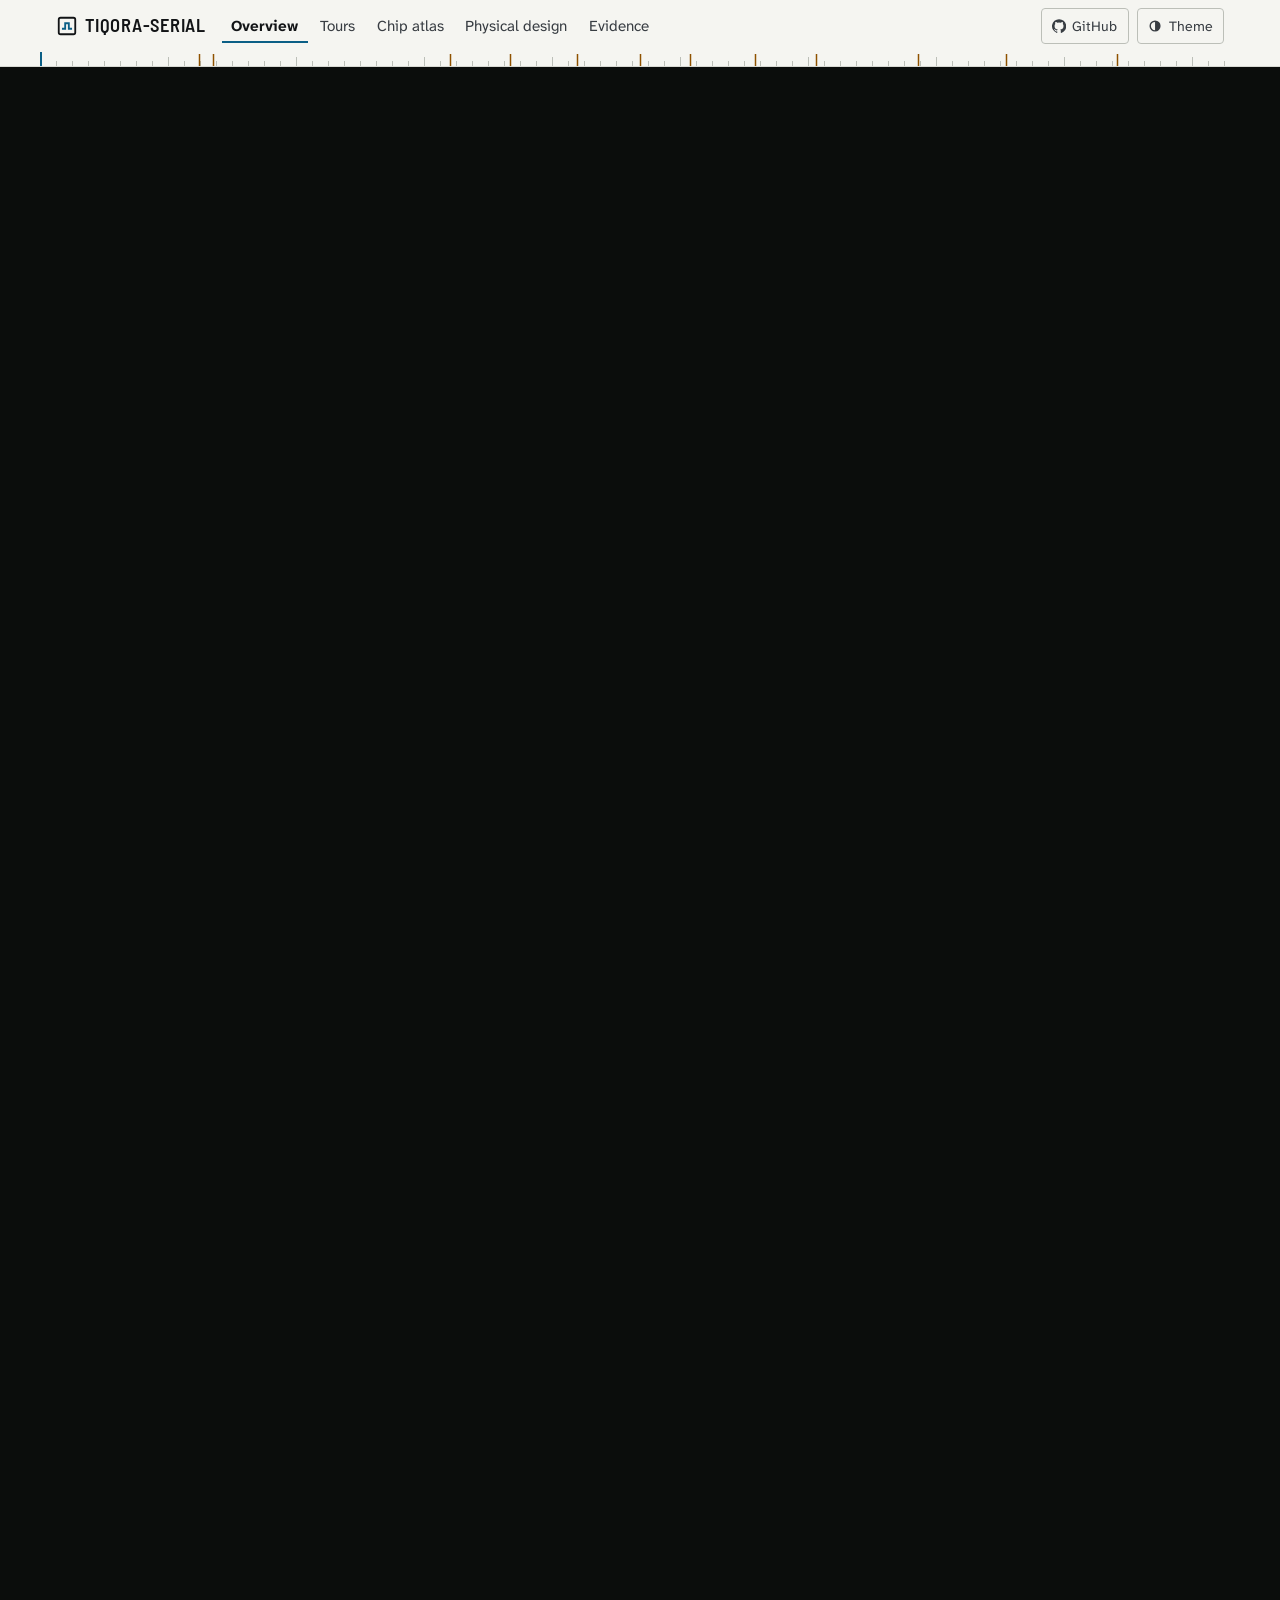
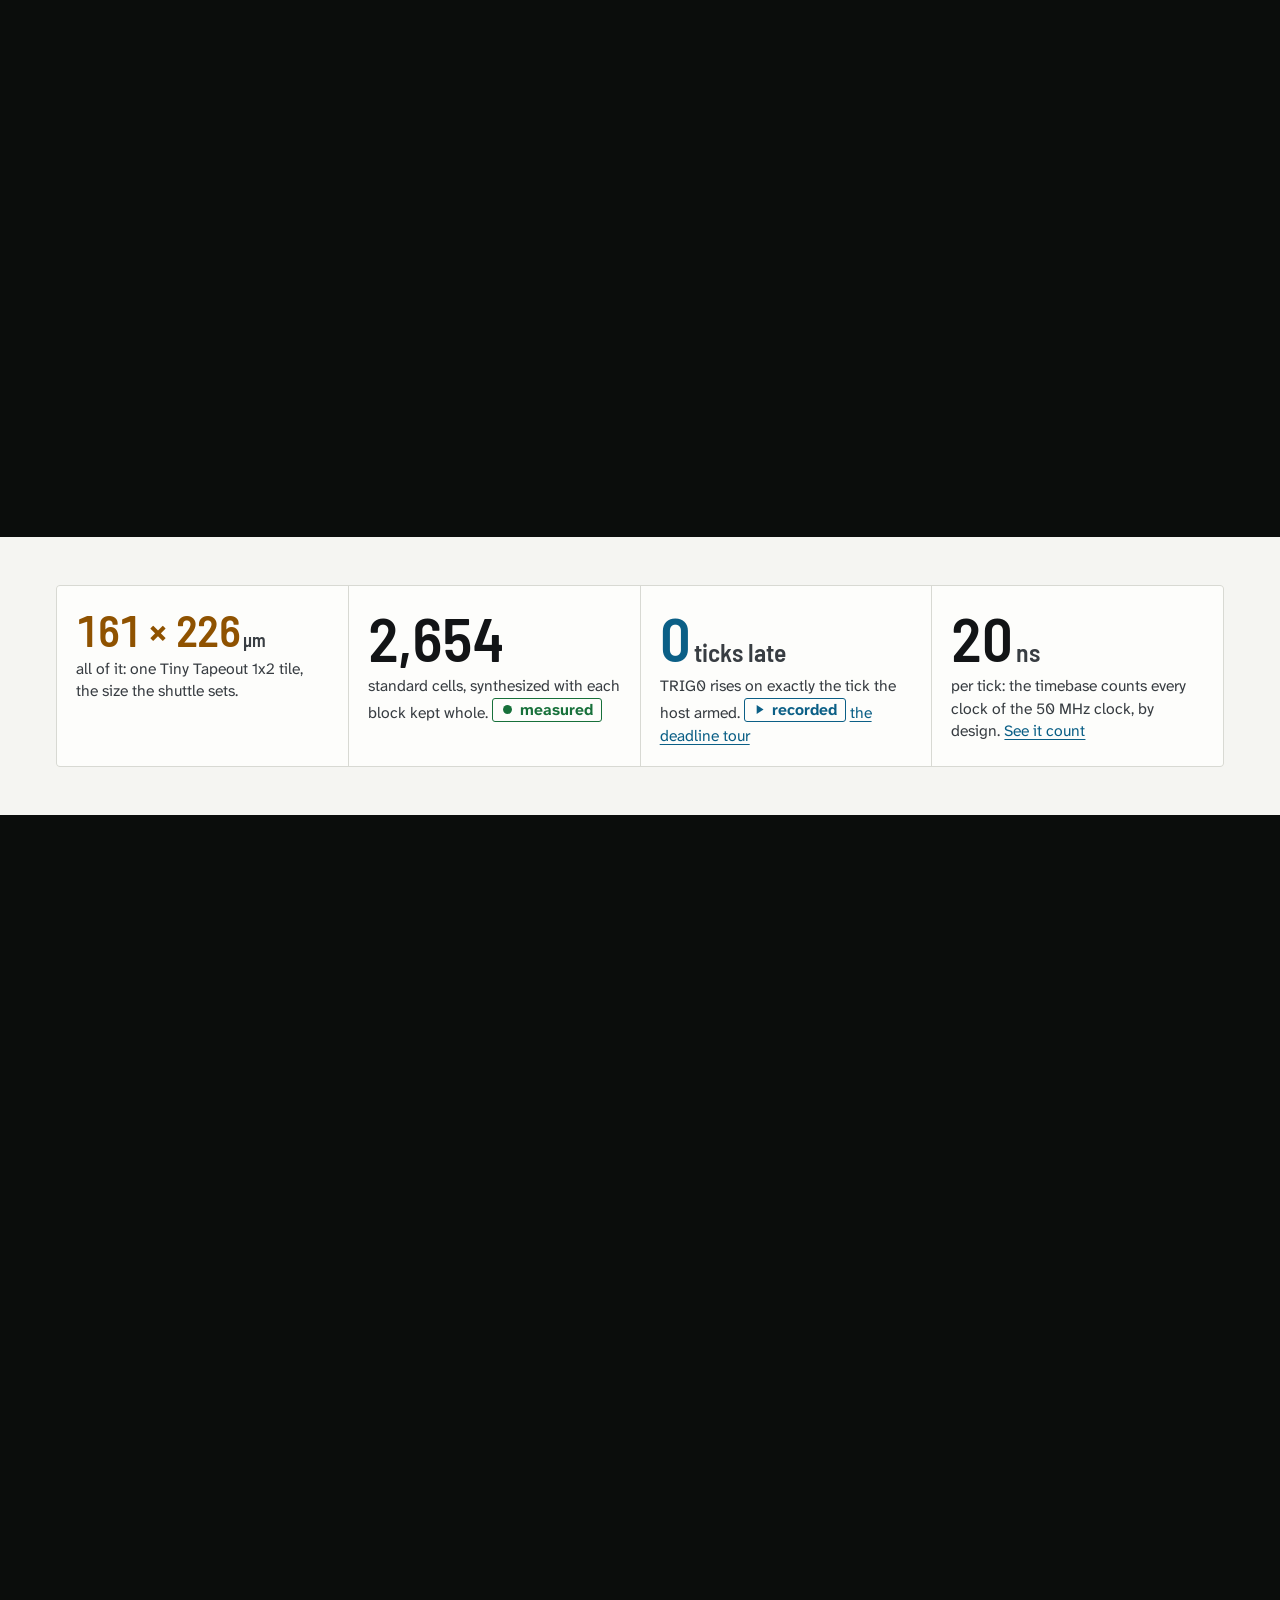
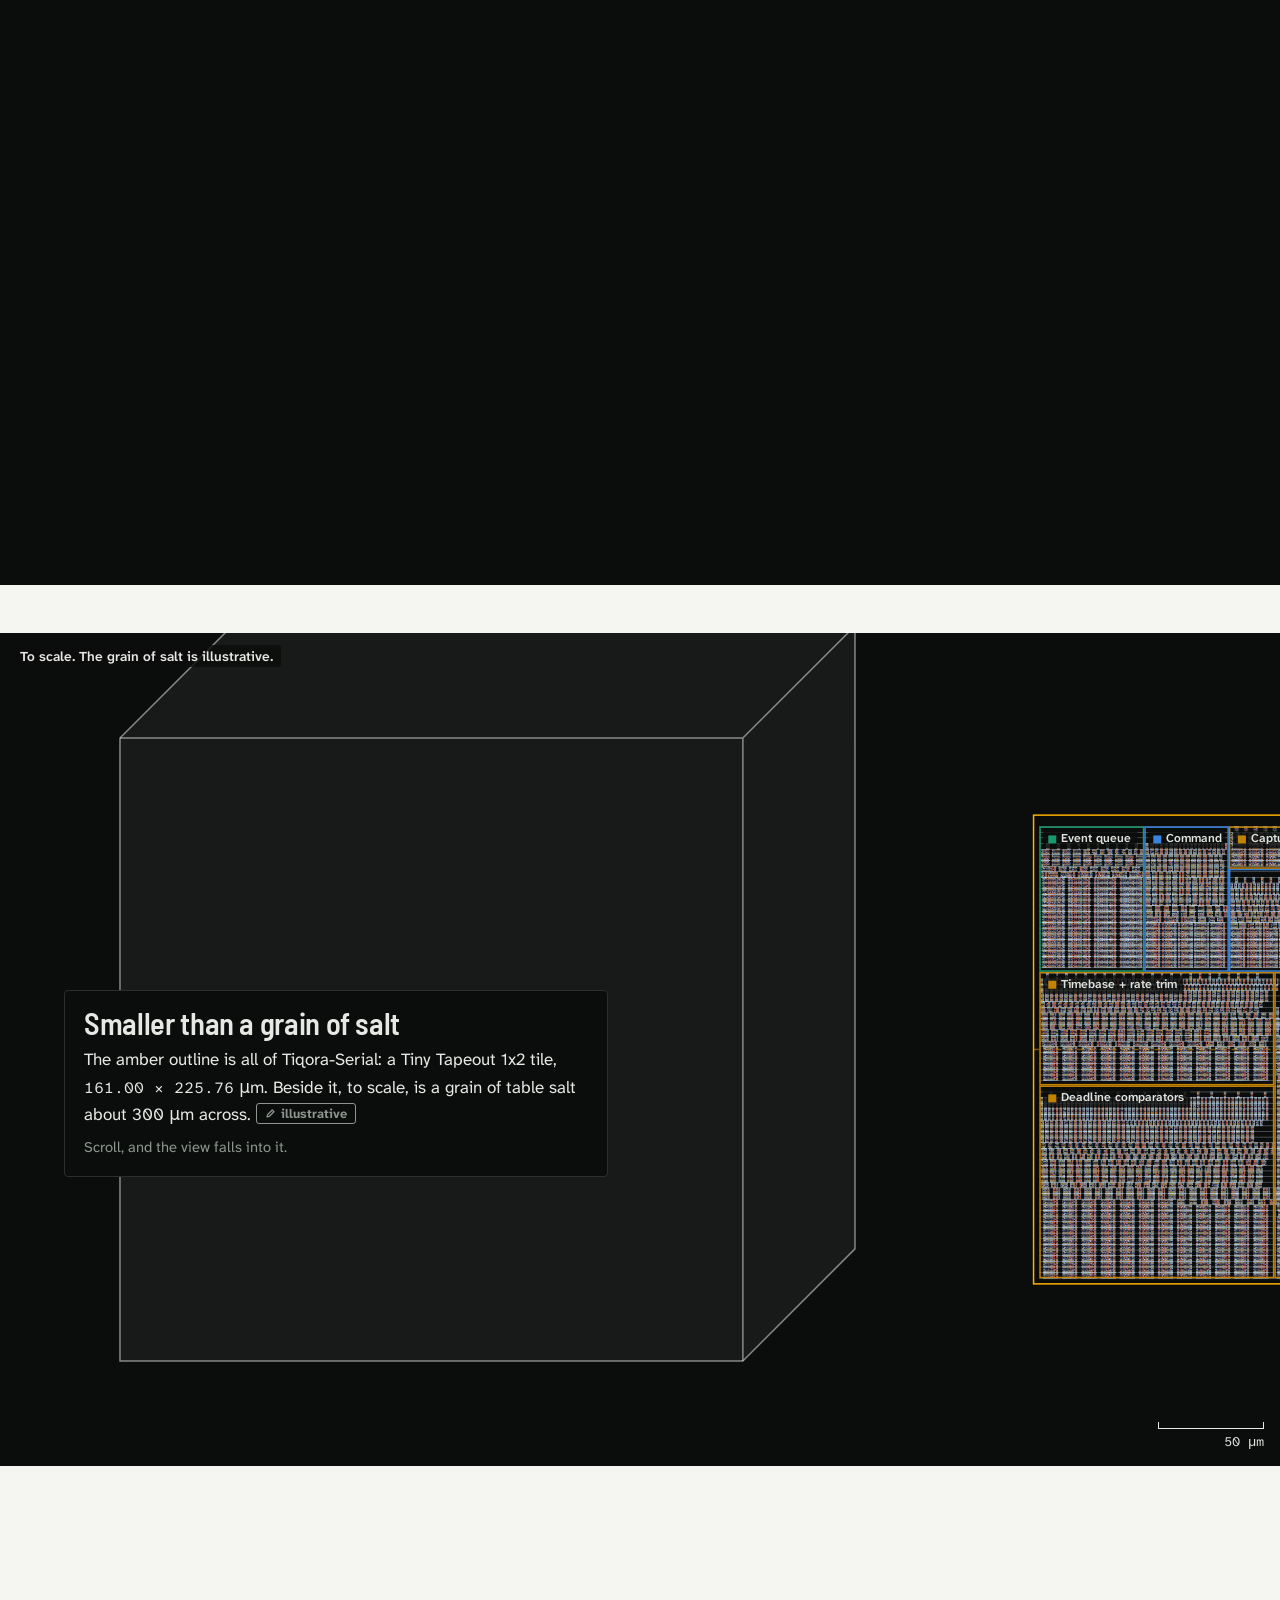
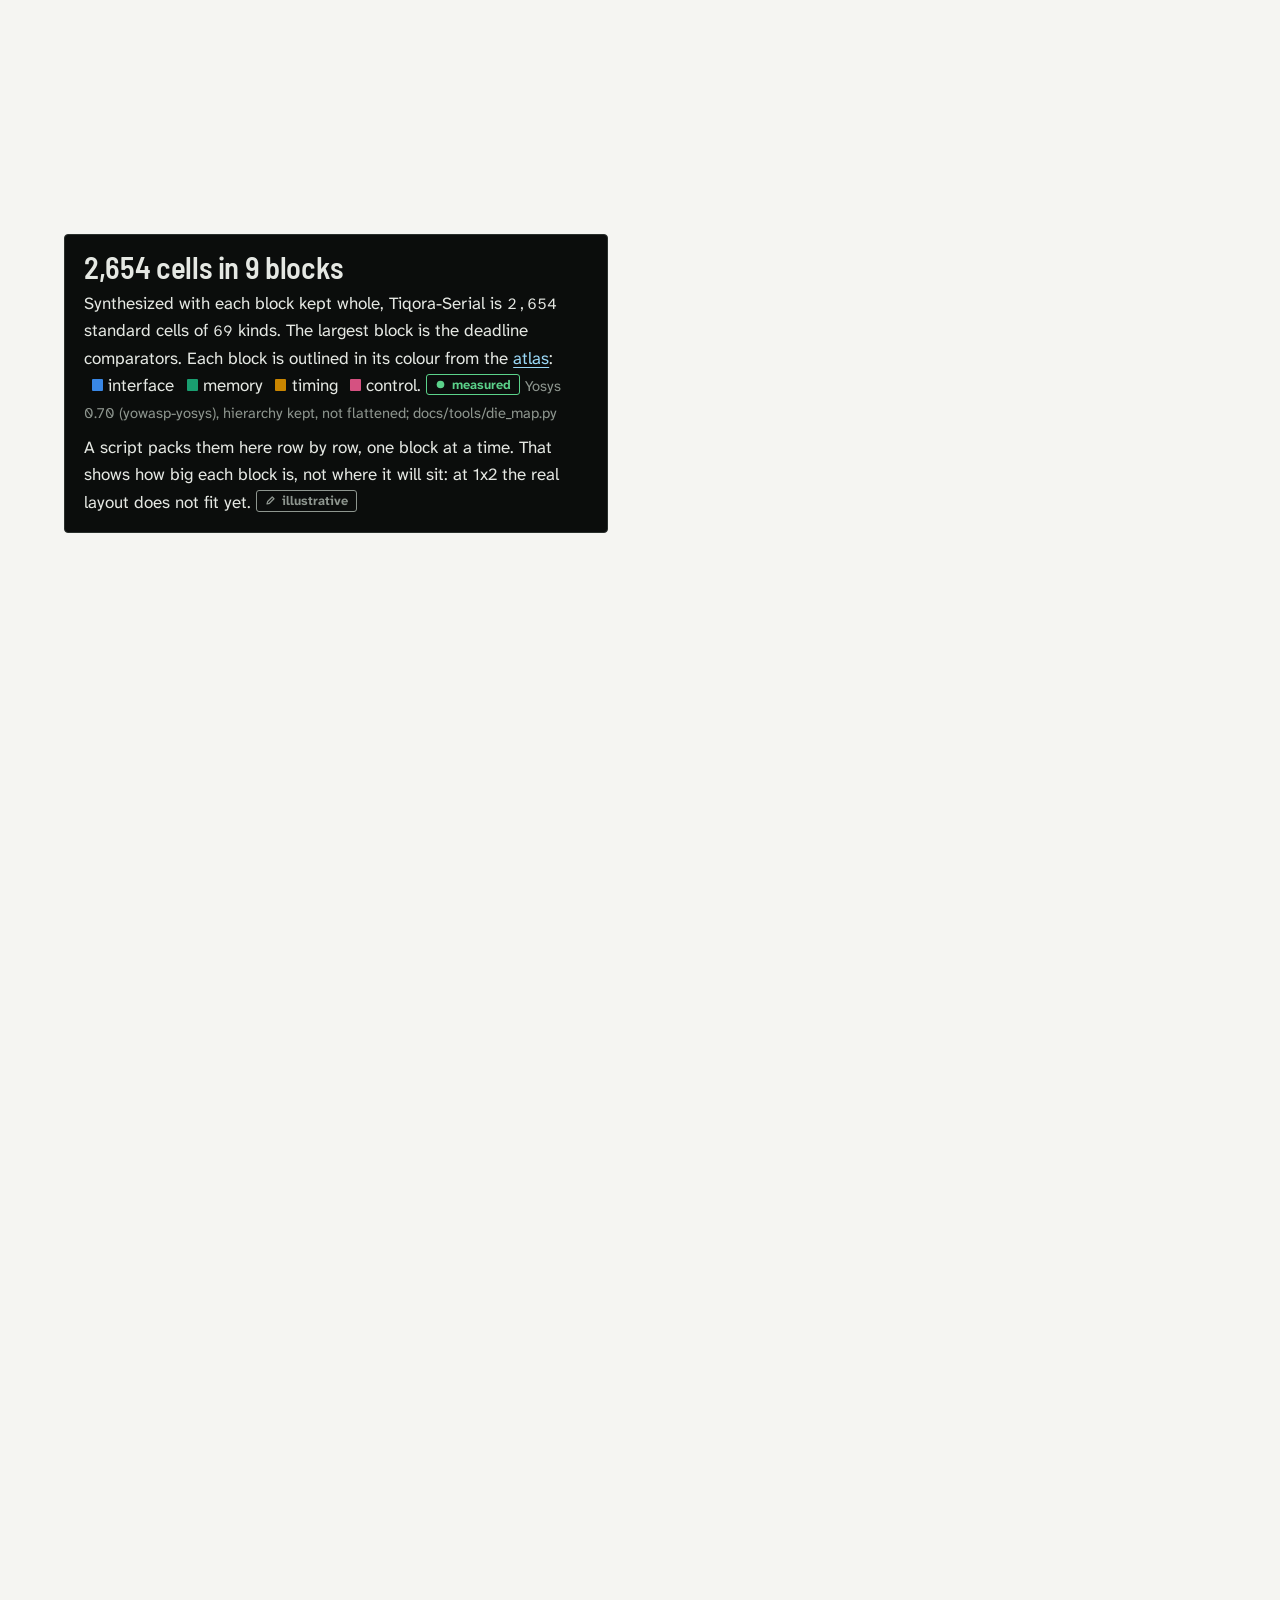
==== docs/site/index.html @ 6fb690b7 "Site: smoother scrolling, chapter flow and an exploded layer view The overview now reads as chapters" ====
<!doctype html>
<html lang=en>
<head>
<meta charset=utf-8>
<meta name=viewport content="width=device-width, initial-scale=1">
<title>Overview · Tiqora-Serial</title>
<meta name=description content="Tiqora-Serial: hardware timestamping and cycle-exact triggers for a Tiny Tapeout 1x2 tile, controlled over USB serial with no processor. What goes in and out, and what is proven.">
<meta name=generator content="docs/tools/build_site.py; edit docs/site/pages/index.html, not this file">
<meta name=theme-color content="#f5f5f2" media="(prefers-color-scheme: light)">
<meta name=theme-color content="#0b0d0c" media="(prefers-color-scheme: dark)">
<link rel=icon href="data:image/svg+xml,%3Csvg viewBox=%270 0 24 24%27 xmlns=%27http://www.w3.org/2000/svg%27%3E%3Crect x=%273%27 y=%273%27 width=%2718%27 height=%2718%27 rx=%272%27 fill=%27none%27 stroke=%27#141816%27 stroke-width=%272%27/%3E%3Cpath d=%27M6.5 15h3.5V9h4v6h3.5%27 fill=%27none%27 stroke=%27#0b5f86%27 stroke-width=%272%27/%3E%3C/svg%3E">
<meta property=og:type content=website>
<meta property=og:site_name content="Tiqora-Serial">
<meta property=og:title content="Overview · Tiqora-Serial">
<meta property=og:description content="Tiqora-Serial: hardware timestamping and cycle-exact triggers for a Tiny Tapeout 1x2 tile, controlled over USB serial with no processor. What goes in and out, and what is proven.">
<meta property=og:url content="https://normansrule.github.io/tinytapeout-tiqora/">
<style>
@font-face { font-family: "Atkinson Hyperlegible Next"; font-style: normal; font-weight: 200 800; font-display: swap; src: url([data-uri]) format("woff2"); }
@font-face { font-family: "Atkinson Hyperlegible Mono"; font-style: normal; font-weight: 200 800; font-display: swap; src: url([data-uri]) format("woff2"); }
@font-face { font-family: "Barlow Semi Condensed"; font-style: normal; font-weight: 600; font-display: swap; src: url([data-uri]) format("woff2"); }
/* exhibit.css — the explorer's look, shared unchanged by tiqora-skywater130
   and tinytapeout-tiqora (docs/tools/check_site.py compares the two copies).

   Scope, kept calm. The site is read like a logic analyser's capture: time
   runs left to right, a cycle ruler under the header follows your place on
   the page, the recorded traces are amber, and the cursor that marks "now"
   is a cool probe blue. Light mode is the capture printed on paper; dark
   mode is the instrument's screen. Readability comes first: a 56-character
   measure, Atkinson Hyperlegible Next for text and Mono for values (drawn so
   that 0/O and 1/l/I never get confused, on pages full of hex), and Barlow
   Semi Condensed, the lettering of an instrument's front panel, for headings
   only. The die zoom on the overview is the one dark screen in both themes,
   drawn the way Visual 6502 draws a die: layers as translucent colour on
   black. Colour never carries meaning alone: every status has a word and a
   drawn shape, every signal row and block has its name.

   Motion is physical and quiet: the player cursor follows a critically
   damped spring, buttons give a 0.97 press, a new caption fades in, and the
   die zoom is driven by your own scrolling. With reduced motion the cursor
   jumps, and the zoom becomes four still views you step through. */

:root {
  --bg: #f5f5f2;          /* paper */
  --surface: #fdfdfb;
  --surface-2: #ebebe6;
  --ink: #121416;
  --ink-2: #383d42;
  --muted: #575d63;
  --line: #d8d9d3;
  --line-2: #bcbfb8;
  --trace: #8f5200;       /* the signature: a recorded trace, in amber */
  --accent: #0b5f86;      /* the probe: links, focus, the cursor, the current selection */
  --accent-ink: #ffffff;
  --button: #121416;      /* the primary button is ink, not accent */
  --button-ink: #f5f5f2;
  --focus: #0b5f86;
  /* signal kinds in the waveform */
  --sig-bit: #9a5800;
  --sig-bus: #0b6e57;
  --sig-enum: #a3406f;
  --sig-text: #383d42;
  --sig-pin: #2e7032;
  --sig-unknown: #a3a7a2;
  --cursor: #0b5f86;
  /* block categories (dataviz palette, validated for colour-vision deficiency) */
  --cat-interface: #2a78d6;
  --cat-compute: #eb6834;
  --cat-memory: #1baf7a;
  --cat-timing: #eda100;
  --cat-control: #e87ba4;
  --cat-pins: #008300;
  /* evidence */
  --ok: #17703a;
  --est: #855700;
  --fail: #b42318;
  --todo: #575d63;
  --rec: #0b5f86;
  /* the screen: code blocks and the die zoom are always the instrument's screen */
  --screen: #0b0d0c;
  --screen-ink: #e5e8e3;
  --screen-dim: #8e968f;
  --screen-line: #2a302d;
  --code-bg: #121416;
  --code-ink: #e5e8e3;
  --code-dim: #9aa29b;
  --radius: 4px;
  --ease-out: cubic-bezier(0.23, 1, 0.32, 1);
  --mono: "Atkinson Hyperlegible Mono", ui-monospace, "SFMono-Regular", Menlo, Consolas, monospace;
  --sans: "Atkinson Hyperlegible Next", ui-sans-serif, system-ui, -apple-system, "Segoe UI", Roboto, sans-serif;
  --display: "Barlow Semi Condensed", "Atkinson Hyperlegible Next", ui-sans-serif, system-ui, sans-serif;
  color-scheme: light;
}

@media (prefers-color-scheme: dark) {
  :root:not([data-theme="light"]) {
    --bg: #0b0d0c; --surface: #111413; --surface-2: #181c1a; --ink: #e5e8e3; --ink-2: #bcc3bd;
    --muted: #8e968f; --line: #242927; --line-2: #363d3a; --trace: #ffb000; --accent: #7cc6ea; --accent-ink: #0b0d0c;
    --button: #e5e8e3; --button-ink: #0b0d0c; --focus: #7cc6ea;
    --sig-bit: #ffb000; --sig-bus: #5fd0a6; --sig-enum: #e391bd; --sig-text: #bcc3bd; --sig-pin: #8bd17c;
    --sig-unknown: #4d5651; --cursor: #9ad8f7;
    --cat-interface: #3987e5; --cat-compute: #d95926; --cat-memory: #199e70; --cat-timing: #c98500;
    --cat-control: #d55181; --cat-pins: #008300;
    --ok: #5bd28a; --est: #e8b84a; --fail: #ff7b72; --todo: #8e968f; --rec: #7cc6ea;
    --code-bg: #070908; --code-ink: #e5e8e3; --code-dim: #8a928b; color-scheme: dark;
  }
}
:root[data-theme="dark"] {
  --bg: #0b0d0c; --surface: #111413; --surface-2: #181c1a; --ink: #e5e8e3; --ink-2: #bcc3bd;
  --muted: #8e968f; --line: #242927; --line-2: #363d3a; --trace: #ffb000; --accent: #7cc6ea; --accent-ink: #0b0d0c;
  --button: #e5e8e3; --button-ink: #0b0d0c; --focus: #7cc6ea;
  --sig-bit: #ffb000; --sig-bus: #5fd0a6; --sig-enum: #e391bd; --sig-text: #bcc3bd; --sig-pin: #8bd17c;
  --sig-unknown: #4d5651; --cursor: #9ad8f7;
  --cat-interface: #3987e5; --cat-compute: #d95926; --cat-memory: #199e70; --cat-timing: #c98500;
  --cat-control: #d55181; --cat-pins: #008300;
  --ok: #5bd28a; --est: #e8b84a; --fail: #ff7b72; --todo: #8e968f; --rec: #7cc6ea;
  --code-bg: #070908; --code-ink: #e5e8e3; --code-dim: #8a928b; color-scheme: dark;
}

* { box-sizing: border-box; }
html { -webkit-text-size-adjust: 100%; }
body { margin: 0; background: var(--bg); color: var(--ink); font: 17px/1.6 var(--sans); font-optical-sizing: auto; }
::selection { background: color-mix(in srgb, var(--accent) 28%, transparent); color: inherit; }
a { color: var(--accent); text-underline-offset: 3px; text-decoration-thickness: 1px; }
a:hover { text-decoration-thickness: 2px; }
code, kbd, .mono { font-family: var(--mono); font-size: .9em; }
code { background: var(--surface-2); padding: .05em .3em; border-radius: 3px; }
kbd { border: 1px solid var(--line-2); border-bottom-width: 2px; border-radius: 3px; padding: 0 .35em; background: var(--surface); }
h1, h2, h3 { line-height: 1.15; text-wrap: balance; }
h1, h2 { font-family: var(--display); font-weight: 600; }
h1 { font-size: clamp(2.4rem, 6vw, 4rem); line-height: 1.02; letter-spacing: -.008em; margin: 2.6rem 0 .9rem; max-width: 24ch; }
h2 { font-size: clamp(1.7rem, 3.4vw, 2.5rem); letter-spacing: -.012em; line-height: 1.08; margin: 4rem 0 .8rem; }
/* a page section opens with the same mark the cycle ruler gives it */
main > h2::before, section > h2::before { content: ""; display: block; width: 28px; height: 2px; margin-bottom: .7rem; background: var(--trace); }
h3 { font-size: 1.1rem; font-weight: 700; margin: 1.8rem 0 .4rem; }
p { margin: .5rem 0 1rem; max-width: 56ch; text-wrap: pretty; }
:focus-visible { outline: 2px solid var(--focus); outline-offset: 2px; border-radius: 3px; }
.skip { position: absolute; left: -999px; top: 0; background: var(--button); color: var(--button-ink); padding: .5rem 1rem; z-index: 10; }
.skip:focus { left: 1rem; }
html { scrollbar-color: var(--line-2) var(--bg); }

/* ------------------------------------------------------------ layout */
/* the cycle ruler: a thin time axis under the header; its cursor is your place on the page
   and each tick is a section. It only reads the scroll position, so it never animates on its own. */
.ruler { position: relative; height: 14px; max-width: 1200px; margin: 0 auto; }
.ruler svg { position: absolute; inset: 0; width: 100%; height: 14px; display: block; }
.ruler .minor { stroke: var(--line-2); stroke-width: 1; }
.ruler .sec { stroke: var(--trace); stroke-width: 1.5; }
.ruler .now { position: absolute; top: 0; bottom: 0; width: 2px; left: 0; background: var(--cursor); transform: translateX(var(--x, 0px)); }
.top { position: sticky; top: 0; z-index: 5; background: var(--bg); border-bottom: 1px solid var(--line); }
/* the header is nearly opaque, with no blur behind it: a backdrop blur over these canvases and
   drawings made every scrolled frame repaint the strip under the header, and in profiling it was
   the largest single cost of scrolling. Solid for readers who asked for less transparency. */
.top { background: color-mix(in srgb, var(--bg) 93%, transparent); }
@media (prefers-reduced-transparency: reduce) { .top { background: var(--bg); -webkit-backdrop-filter: none; backdrop-filter: none; } }
@media (prefers-contrast: more) {
  :root { --line: var(--line-2); --muted: var(--ink-2); }
  .top { background: var(--bg); -webkit-backdrop-filter: none; backdrop-filter: none; border-bottom-color: var(--ink); }
  .btn.ghost, .src, .theme { border-color: var(--ink); }
}
.top .in { display: flex; gap: 1rem; align-items: center; max-width: 1200px; margin: 0 auto; padding: .5rem 16px; flex-wrap: wrap; }
.brand { font-family: var(--display); font-weight: 600; letter-spacing: .04em; font-size: 1.15rem; color: var(--ink); text-decoration: none; display: flex; align-items: center; gap: .45rem; }
.brand svg { width: 22px; height: 22px; }
.top nav { display: flex; gap: .15rem; flex-wrap: wrap; flex: 1; }
.top nav a { color: var(--ink-2); text-decoration: none; padding: .3rem .6rem; border-radius: 4px; font-size: .95rem; }
.top nav a[aria-current="page"] { color: var(--ink); font-weight: 700; box-shadow: inset 0 -2px 0 var(--accent); border-radius: 0; }
.top nav a:hover { color: var(--ink); background: var(--surface-2); }
/* the source link and the theme switch sit together at the right */
.top .tools { margin-left: auto; display: flex; gap: .5rem; align-items: center; }
.src { display: inline-flex; align-items: center; gap: .4rem; font-size: .88rem; color: var(--ink-2); text-decoration: none;
  border: 1px solid var(--line-2); border-radius: 4px; padding: .3rem .65rem; min-height: 36px; }
@media (hover: hover) and (pointer: fine) { .src:hover { color: var(--ink); border-color: var(--ink-2); } }
/* on a phone the pages become one row that scrolls sideways under the name, instead of a column */
@media (max-width: 700px) {
  .top { position: static; }
  .top .in { row-gap: .25rem; }
  .top nav { order: 3; flex: 1 0 100%; flex-wrap: nowrap; overflow-x: auto; scrollbar-width: none; margin: 0 -16px; padding: 0 10px; }
  .top nav::-webkit-scrollbar { display: none; }
  .top nav a { white-space: nowrap; }
}
@media (max-width: 400px) { .src span { position: absolute; width: 1px; height: 1px; overflow: hidden; clip: rect(0 0 0 0); } }
/* a set of evidence labels moves to the next line as one group */
.evset { display: inline-flex; flex-wrap: wrap; gap: .35rem; vertical-align: middle; }
main { max-width: 1200px; margin: 0 auto; padding: 0 16px 5rem; }
footer { border-top: 1px solid var(--line); color: var(--muted); font-size: .92rem; background: var(--surface-2); }
footer .in { max-width: 1200px; margin: 0 auto; padding: 1.6rem 16px 2.4rem; }
.grid { display: grid; gap: .75rem; grid-template-columns: repeat(auto-fit, minmax(260px, 1fr)); }
.card { background: var(--surface); border: 1px solid var(--line); border-radius: var(--radius); padding: 1rem 1.1rem; }
.card h3 { margin-top: 0; }
a.card { transition: border-color 150ms ease; }
@media (hover: hover) and (pointer: fine) { a.card:hover { border-color: var(--line-2); } a.card:hover h3 { color: var(--accent); } }
/* the tour list: a plain list, read top to bottom, not a grid of cards */
.tourlist { list-style: none; padding: 0; margin: 1.2rem 0 0; border-top: 1px solid var(--line); max-width: 760px; }
.tourlist li { display: grid; grid-template-columns: minmax(0, 1fr) auto; gap: .1rem 1.2rem; padding: .8rem 0; border-bottom: 1px solid var(--line); }
.tourlist a { font-weight: 700; font-size: 1.05rem; }
.tourlist p { grid-column: 1; margin: 0; color: var(--ink-2); }
.tourlist .small { grid-column: 2; grid-row: 1; font-family: var(--mono); font-variant-numeric: tabular-nums; font-size: .82rem; white-space: nowrap; }
@media (max-width: 560px) { .tourlist li { grid-template-columns: 1fr; } .tourlist .small { grid-column: 1; grid-row: auto; } }
.lede { font-size: 1.2rem; line-height: 1.5; color: var(--ink-2); max-width: 50ch; }
.meta { color: var(--muted); font-size: .95rem; margin: -.2rem 0 .8rem; }
.hero { padding: .5rem 0 1rem; display: grid; gap: 1.6rem; grid-template-columns: minmax(0, 1fr); }
.hero-art { margin: 0; background: var(--surface); border-radius: var(--radius); padding: 12px; border: 1px solid var(--line); }
.hero-art svg { display: block; width: 100%; height: auto; }
/* on a phone the diagram keeps a readable size and scrolls sideways instead of shrinking */
@media (max-width: 700px) { .hero-art { overflow-x: auto; } .hero-art svg { min-width: 680px; } }
li { text-wrap: pretty; }
.btn { display: inline-flex; align-items: center; gap: .45rem; background: var(--button); color: var(--button-ink); border: 1px solid var(--button); border-radius: 4px;
  padding: .55rem 1rem; font: inherit; font-size: .98rem; font-weight: 700; cursor: pointer; text-decoration: none; min-height: 44px;
  transition: transform 140ms var(--ease-out), background-color 150ms ease, border-color 150ms ease; }
.btn.ghost { background: transparent; color: var(--ink); border-color: var(--line-2); }
@media (hover: hover) and (pointer: fine) { .btn:hover { background: color-mix(in srgb, var(--button) 86%, var(--bg)); } .btn.ghost:hover { background: var(--surface-2); border-color: var(--ink-2); } }
.btn[aria-pressed="true"] { background: var(--surface-2); color: var(--ink); border-color: var(--ink-2); }
.row { display: flex; gap: .6rem; flex-wrap: wrap; align-items: center; }
.small { font-size: .92rem; color: var(--muted); }
.qa { display: grid; grid-template-columns: minmax(150px, 230px) 1fr; gap: .2rem 2rem; border-top: 1px solid var(--line); padding: 1.1rem 0 .5rem; }
.qa > h3 { margin: .1rem 0 0; font-size: 1.05rem; color: var(--ink); }
.qa > div > p:first-child { margin-top: 0; }
.qa > div { min-width: 0; }
@media (max-width: 700px) { .qa { grid-template-columns: 1fr; } }

/* ------------------------------------------------------------ form controls */
input, select, button { font: inherit; color: inherit; }
.toolbar { margin: 1.2rem 0 1rem; }
.toolbar input, .toolbar select, .controls select, .lab input, .lab select {
  font-size: .95rem; padding: .45rem .6rem; min-height: 40px; border-radius: 4px; border: 1px solid var(--line-2);
  background: var(--surface); color: var(--ink); }
.toolbar input { flex: 1 1 200px; max-width: 280px; }
.toolbar input::placeholder { color: var(--muted); opacity: 1; }
.toolbar .btn { min-height: 40px; }

/* ------------------------------------------------------------ tables */
.tablewrap { overflow-x: auto; border: 1px solid var(--line); border-radius: var(--radius); background: var(--surface); }
table { border-collapse: collapse; width: 100%; font-size: .94rem; }
th, td { text-align: left; padding: .5rem .75rem; border-bottom: 1px solid var(--line); vertical-align: top; }
th { background: var(--surface-2); font-weight: 700; position: sticky; top: 0; }
tr:last-child td { border-bottom: 0; }
td.num, th.num { text-align: right; font-variant-numeric: tabular-nums; white-space: nowrap; }
th.nw, td.nw { white-space: nowrap; }

/* ------------------------------------------------------------ drawn marks
   Status shapes are small SVG masks filled with the text colour, so they
   look the same in every font and on every system. */
.ev::before, .checks li::before, .values tr.changed td.v::after {
  content: ""; display: inline-block; width: .85em; height: .85em; flex: none; background: currentColor;
  -webkit-mask: var(--m) center / contain no-repeat; mask: var(--m) center / contain no-repeat; }
.ev { --m: url("data:image/svg+xml,%3Csvg xmlns='http://www.w3.org/2000/svg' viewBox='0 0 16 16'%3E%3Ccircle cx='8' cy='8' r='5.5'/%3E%3C/svg%3E"); }
.ev { display: inline-flex; align-items: center; gap: .35rem; font-size: .8rem; font-weight: 700; line-height: 1.5;
  border: 1.5px solid currentColor; border-radius: 3px; padding: 0 .5rem; white-space: nowrap; vertical-align: .08em; }
.ev.measured, .ev.pass, .ev.done { color: var(--ok); }
.ev.estimate, .ev.est { color: var(--est);
  --m: url("data:image/svg+xml,%3Csvg xmlns='http://www.w3.org/2000/svg' viewBox='0 0 16 16'%3E%3Ccircle cx='8' cy='8' r='5' fill='none' stroke='%23000' stroke-width='2'/%3E%3Cpath d='M8 3a5 5 0 0 0 0 10z'/%3E%3C/svg%3E"); }
.ev.fail { color: var(--fail);
  --m: url("data:image/svg+xml,%3Csvg xmlns='http://www.w3.org/2000/svg' viewBox='0 0 16 16'%3E%3Cpath d='M3.5 3.5l9 9M12.5 3.5l-9 9' stroke='%23000' stroke-width='2.4' stroke-linecap='round'/%3E%3C/svg%3E"); }
.ev.todo, .ev.none { color: var(--todo); border-style: dashed;
  --m: url("data:image/svg+xml,%3Csvg xmlns='http://www.w3.org/2000/svg' viewBox='0 0 16 16'%3E%3Ccircle cx='8' cy='8' r='5' fill='none' stroke='%23000' stroke-width='2'/%3E%3C/svg%3E"); }
.ev.blocked { color: var(--fail); border-style: dashed;
  --m: url("data:image/svg+xml,%3Csvg xmlns='http://www.w3.org/2000/svg' viewBox='0 0 16 16'%3E%3Ccircle cx='8' cy='8' r='5' fill='none' stroke='%23000' stroke-width='2'/%3E%3Cpath d='M4.5 11.5l7-7' stroke='%23000' stroke-width='2'/%3E%3C/svg%3E"); }
.ev.recorded { color: var(--rec);
  --m: url("data:image/svg+xml,%3Csvg xmlns='http://www.w3.org/2000/svg' viewBox='0 0 16 16'%3E%3Cpath d='M4.5 2.5L13 8l-8.5 5.5z'/%3E%3C/svg%3E"); }
.ev.computed { color: var(--sig-bus);
  --m: url("data:image/svg+xml,%3Csvg xmlns='http://www.w3.org/2000/svg' viewBox='0 0 16 16'%3E%3Cpath d='M3 5.5h10M3 10.5h10' stroke='%23000' stroke-width='2.2'/%3E%3C/svg%3E"); }
.ev.illustrative { color: var(--muted);
  --m: url("data:image/svg+xml,%3Csvg xmlns='http://www.w3.org/2000/svg' viewBox='0 0 16 16'%3E%3Cpath d='M3 13l1-3.5 6.5-6.5 2.5 2.5L6.5 12z' fill='none' stroke='%23000' stroke-width='1.8' stroke-linejoin='round'/%3E%3C/svg%3E"); }
.ev.experimental { color: var(--est); border-style: dashed;
  --m: url("data:image/svg+xml,%3Csvg xmlns='http://www.w3.org/2000/svg' viewBox='0 0 16 16'%3E%3Cpath d='M6 2.5h4M6.8 2.5v4L3 13.5h10L9.2 6.5v-4' fill='none' stroke='%23000' stroke-width='1.8' stroke-linejoin='round'/%3E%3C/svg%3E"); }

/* a diamond marks "this block is involved" and "on the followed net" */
.blocks li.on::before, .onnet { content: ""; display: inline-block; width: .5em; height: .5em; background: var(--accent);
  transform: rotate(45deg); margin: 0 .55em .1em .1em; vertical-align: middle; }

/* ------------------------------------------------------------ the evidence ladder */
.ladder { list-style: none; margin: 0; padding: 0; display: grid; gap: 0; border-top: 1px solid var(--line); }
.ladder li { display: grid; grid-template-columns: 2.2rem minmax(130px, 220px) auto 1fr; gap: .8rem; align-items: start;
  padding: .7rem .2rem; border-bottom: 1px solid var(--line); }
.ladder .n { font: 700 .9rem var(--mono); color: var(--muted); padding-top: .1rem; font-variant-numeric: tabular-nums; }
.ladder .what { font-weight: 700; }
.ladder .why { color: var(--ink-2); font-size: .95rem; }
.ladder.plain li { grid-template-columns: minmax(140px, 280px) auto 1fr; }
@media (max-width: 700px) { .ladder li { grid-template-columns: 2rem 1fr; } .ladder.plain li { grid-template-columns: 1fr; } .ladder.plain li > * { grid-column: 1 !important; } .ladder li > .ev, .ladder .why { grid-column: 2; } .ladder li > .ev { justify-self: start; } }

/* ------------------------------------------------------------ the player */
.player { background: var(--surface); border: 1px solid var(--line); border-radius: var(--radius); overflow: hidden; }
.player header { display: flex; gap: .8rem 1rem; flex-wrap: wrap; align-items: center; padding: .9rem 1rem .4rem; }
.player header h2 { margin: 0; font-size: 1.3rem; flex: 1 1 260px; }
.player .kind { margin-left: auto; }
.player .summary { padding: 0 1rem; color: var(--ink-2); margin: .2rem 0 .8rem; }
.controls { display: flex; gap: .4rem; flex-wrap: wrap; align-items: center; padding: .6rem 1rem; border-top: 1px solid var(--line); background: var(--surface-2); }
.controls button { display: inline-flex; align-items: center; justify-content: center; gap: .4rem; font-size: .92rem; padding: .35rem .65rem;
  border-radius: 4px; border: 1px solid var(--line-2); background: var(--surface); color: var(--ink); cursor: pointer; min-height: 40px; min-width: 40px;
  transition: transform 120ms var(--ease-out), background-color 150ms ease; }
.controls select { min-height: 40px; }
.controls button[aria-pressed="true"] { background: var(--ink); color: var(--bg); border-color: var(--ink); }
@media (hover: hover) and (pointer: fine) { .controls button:hover { border-color: var(--ink-2); } }
.ico { width: 1em; height: 1em; flex: none; fill: none; stroke: currentColor; stroke-width: 1.6; stroke-linecap: round; stroke-linejoin: round; }
.controls .scrub { flex: 1 1 200px; display: flex; align-items: center; gap: .6rem; }
.controls input[type=range] { width: 100%; accent-color: var(--accent); }
.controls .readout { font: .85rem var(--mono); color: var(--ink-2); min-width: 12ch; font-variant-numeric: tabular-nums; }
.caption { margin: 0; padding: .9rem 1rem 1rem; min-height: 4.8em; border-top: 1px solid var(--line); font-size: 1.05rem; max-width: none; }
.caption > span:not(.at), .caption { text-wrap: pretty; }
.caption .at { font: 700 .82rem var(--mono); color: var(--cursor); display: block; margin-bottom: .2rem; font-variant-numeric: tabular-nums; }
.caption[hidden] { display: none; }
.wave { overflow-x: auto; padding: .4rem 0; }
.wave svg { display: block; min-width: 640px; }
.wave .lbl { font: 12px var(--mono); fill: var(--ink-2); }
.wave .val { font: 11.5px var(--mono); fill: var(--ink); }
.wave .grid { stroke: var(--line); stroke-width: 1; }
.wave .axis { font: 11px var(--mono); fill: var(--muted); }
.wave .s-bit { stroke: var(--sig-bit); fill: none; stroke-width: 1.6; }
.wave .s-bus, .wave .s-enum, .wave .s-text { fill: color-mix(in srgb, var(--sig-bus) 10%, transparent); stroke: var(--sig-bus); stroke-width: 1.2; }
.wave .s-enum { fill: color-mix(in srgb, var(--sig-enum) 10%, transparent); stroke: var(--sig-enum); }
.wave .s-text { fill: color-mix(in srgb, var(--sig-text) 7%, transparent); stroke: var(--sig-text); }
.wave .s-x { fill: url(#hatch); stroke: var(--sig-unknown); stroke-width: 1; }
.wave .cursor { stroke: var(--cursor); stroke-width: 2; }
.wave .mark { stroke: var(--muted); stroke-dasharray: 3 3; }
.wave .marklbl { font: 700 11px var(--sans); fill: var(--muted); }
.wave .capdot { fill: var(--cursor); }
.wave .byte-h { fill: color-mix(in srgb, var(--sig-bit) 12%, transparent); stroke: var(--sig-bit); }
.wave .byte-c { fill: color-mix(in srgb, var(--sig-pin) 14%, transparent); stroke: var(--sig-pin); }
.wave .hot .lbl { fill: var(--ink); font-weight: 700; }
.wave .hit { fill: transparent; cursor: pointer; }
.split { display: grid; grid-template-columns: minmax(0, 1fr) 300px; border-top: 1px solid var(--line); }
@media (max-width: 960px) { .split { grid-template-columns: 1fr; } }
.side { border-left: 1px solid var(--line); padding: .8rem 1rem; font-size: .92rem; background: color-mix(in srgb, var(--surface-2) 45%, var(--surface)); }
@media (max-width: 960px) { .side { border-left: 0; border-top: 1px solid var(--line); } }
.side h3 { font-size: .95rem; color: var(--ink); margin: .3rem 0 .45rem; }
.side h3 + * { margin-bottom: 1rem; }
.values { width: 100%; font-size: .88rem; }
.values td { padding: .22rem .3rem; border: 0; }
.values td:first-child { color: var(--ink-2); }
.values td.v { font-family: var(--mono); text-align: right; font-variant-numeric: tabular-nums; overflow-wrap: anywhere; }
.values tr.changed td { font-weight: 700; }
.values tr.changed td.v::after { color: var(--cursor); width: .6em; height: .6em; margin-left: .35em;
  --m: url("data:image/svg+xml,%3Csvg xmlns='http://www.w3.org/2000/svg' viewBox='0 0 16 16'%3E%3Cpath d='M13 2v12L3 8z'/%3E%3C/svg%3E"); }
.blocks { list-style: none; padding: 0; margin: 0; display: grid; gap: .1rem; }
.blocks li { padding: .15rem .4rem; border-radius: 3px; color: var(--muted); font: .84rem var(--mono); }
.blocks li.on { color: var(--ink); background: color-mix(in srgb, var(--accent) 10%, transparent); font-weight: 700; }
details.prov { padding: .7rem 1rem; border-top: 1px solid var(--line); font-size: .9rem; color: var(--ink-2); }
details.prov summary { cursor: pointer; font-weight: 700; }
details.prov code { word-break: break-all; }
.checks { list-style: none; padding: 0; margin: .3rem 0; }
.checks li { display: flex; gap: .5rem; align-items: baseline; }
.checks li::before { color: var(--ok); width: .8em; height: .8em; transform: translateY(.08em);
  --m: url("data:image/svg+xml,%3Csvg xmlns='http://www.w3.org/2000/svg' viewBox='0 0 16 16'%3E%3Cpath d='M3 8.5l3.2 3.2L13 4.5' fill='none' stroke='%23000' stroke-width='2.4' stroke-linecap='round' stroke-linejoin='round'/%3E%3C/svg%3E"); }
.checks li.bad::before { color: var(--fail);
  --m: url("data:image/svg+xml,%3Csvg xmlns='http://www.w3.org/2000/svg' viewBox='0 0 16 16'%3E%3Cpath d='M3.5 3.5l9 9M12.5 3.5l-9 9' stroke='%23000' stroke-width='2.4' stroke-linecap='round'/%3E%3C/svg%3E"); }
.seqs { display: grid; gap: .5rem; grid-template-columns: repeat(auto-fill, minmax(230px, 1fr)); margin: 1.4rem 0 1rem; }
.seqs button { text-align: left; font: inherit; padding: .75rem .85rem; border-radius: var(--radius); border: 1px solid var(--line); background: var(--surface); color: var(--ink); cursor: pointer;
  transition: border-color 150ms ease, transform 140ms var(--ease-out); }
@media (hover: hover) and (pointer: fine) { .seqs button:hover { border-color: var(--line-2); } }
.seqs button[aria-pressed="true"] { border-color: var(--accent); box-shadow: inset 0 0 0 1px var(--accent); background: color-mix(in srgb, var(--accent) 5%, var(--surface)); }
.seqs button b { display: block; margin-bottom: .2rem; }
.seqs button span { font-size: .88rem; color: var(--muted); line-height: 1.45; display: block; }

/* ------------------------------------------------------------ the nibble lab */
.lab { display: grid; gap: .75rem; grid-template-columns: minmax(0, 1fr) minmax(0, 1fr); }
@media (max-width: 860px) { .lab { grid-template-columns: 1fr; } }
.lab label { display: block; font-weight: 700; font-size: .92rem; margin-bottom: .25rem; }
.lab input, .lab select { font-family: var(--mono); width: 100%; }
.lab input[aria-invalid="true"] { border-color: var(--fail); box-shadow: inset 0 0 0 1px var(--fail); }
.nibs { font-family: var(--mono); font-variant-numeric: tabular-nums; }
.nibs td, .nibs th { text-align: center; padding: .3rem .4rem; }
.nibs tr.on td { background: color-mix(in srgb, var(--accent) 12%, transparent); font-weight: 700; }

/* ------------------------------------------------------------ the atlas */
.atlas { display: grid; grid-template-columns: 290px minmax(0, 1fr); gap: 1rem; align-items: start; }
@media (max-width: 900px) { .atlas { grid-template-columns: 1fr; } }
.tree { background: var(--surface); border: 1px solid var(--line); border-radius: var(--radius); padding: .5rem; position: sticky; top: 4rem; max-height: calc(100vh - 5rem); overflow: auto; }
@media (max-width: 900px) { .tree { position: static; max-height: none; } }
.tree h2 { font-size: .9rem; font-weight: 700; line-height: 1.3; color: var(--muted); margin: .9rem .5rem .25rem; text-transform: capitalize; }
.tree h2:first-child { margin-top: .4rem; }
.tree button { display: block; width: 100%; text-align: left; font-size: .95rem; background: none; border: 0; color: var(--ink); padding: .4rem .5rem; border-radius: 4px; cursor: pointer; }
.tree button small { display: block; font: .78rem var(--mono); color: var(--muted); }
@media (hover: hover) and (pointer: fine) { .tree button:hover { background: var(--surface-2); } }
.tree button[aria-current="true"] { background: var(--ink); color: var(--bg); }
.tree button[aria-current="true"] small { color: inherit; opacity: .8; }
.tree button.dim { opacity: .55; }
.detail { background: var(--surface); border: 1px solid var(--line); border-radius: var(--radius); padding: 1.1rem 1.3rem 1.3rem; min-width: 0; }
.detail h2 { margin: 0 0 .5rem; }
.detail h3 { margin-top: 1.8rem; }
.detail, .kv dd { overflow-wrap: anywhere; min-width: 0; }
.detail code { word-break: break-word; }
.detail .lede { font-size: 1.1rem; }
.kv { display: grid; grid-template-columns: max-content 1fr; gap: .35rem 1.2rem; font-size: .95rem; }
.kv dt { color: var(--muted); }
.kv dd { margin: 0; }
.tag { display: inline-block; font: .78rem var(--mono); padding: .05rem .45rem; border-radius: 3px; background: var(--surface-2); border: 1px solid var(--line); margin: 0 .25rem .25rem 0; }
.tag.cat { font-family: var(--sans); font-weight: 700; font-size: .8rem; color: var(--ink); background: var(--surface); text-transform: capitalize; }
.tag.cat::before { content: ""; display: inline-block; width: .6em; height: .6em; border-radius: 1px; margin-right: .35em; background: var(--c, var(--muted)); }
.cat-pins { --c: var(--cat-pins); } .cat-interface { --c: var(--cat-interface); } .cat-control { --c: var(--cat-control); }
.cat-compute { --c: var(--cat-compute); } .cat-memory { --c: var(--cat-memory); } .cat-timing { --c: var(--cat-timing); }
.swatch { display: inline-block; width: .65em; height: .65em; border-radius: 1px; margin: 0 .3em 0 .45em; background: var(--c, var(--muted)); vertical-align: .02em; }
/* the zoom's captions sit on the dark stage, like the canvas: use the dark theme's category colours */
.zoom.scrolly [data-stage] { --cat-interface: #3987e5; --cat-compute: #d95926; --cat-memory: #199e70; --cat-timing: #c98500; --cat-control: #d55181; --cat-pins: #008300; }
.follow { font-size: .88rem; background: none; border: 1px solid var(--line-2); border-radius: 4px; padding: .15rem .5rem; color: var(--accent); cursor: pointer; min-height: 30px; }
@media (hover: hover) and (pointer: fine) { .follow:hover { border-color: var(--accent); } }
.stages { counter-reset: s; list-style: none; padding: 0; }
.stages li { counter-increment: s; padding-left: 2rem; position: relative; margin: .35rem 0; }
.stages li::before { content: counter(s); position: absolute; left: 0; top: .1rem; width: 1.4rem; height: 1.4rem; border-radius: 3px; background: var(--surface-2); font: 700 .78rem/1.4rem var(--mono); text-align: center; }

/* ------------------------------------------------------------ generated diagrams (build_site.py), drawn with the page's tokens */
.treemap svg { width: 100%; height: auto; max-height: 75vh; display: block; margin: 0 auto; }
.tm-die { fill: var(--surface-2); stroke: var(--muted); stroke-dasharray: 6 4; stroke-width: 1.5; }
.tm-cell { fill: color-mix(in srgb, var(--c) 30%, var(--surface)); stroke: var(--c); stroke-width: 1.5; }
.tm-name { font: 700 12px var(--mono); fill: var(--ink); pointer-events: none; }
.tm-val, .tm-short { font: 11.5px var(--mono); fill: var(--ink); pointer-events: none; }
.tm-note { font: 12px var(--sans); fill: var(--muted); }
.fl-chip { fill: var(--surface-2); stroke: var(--line-2); stroke-width: 1.5; }
.fl-chiplbl { font: 12px var(--mono); fill: var(--muted); }
.fl-col { font: 700 13px var(--sans); fill: var(--ink-2); }
.fl-edge { fill: none; stroke: var(--muted); stroke-width: 1.6; }
.fl-arrow { fill: var(--muted); }
.fl-elbl { font: 12px var(--sans); fill: var(--ink-2); paint-order: stroke; stroke: var(--surface); stroke-width: 4; }
.fl-elbl.in { stroke: var(--surface-2); }
.fl-node { fill: var(--surface); stroke: var(--c, var(--line-2)); stroke-width: 1.8; }
.fl-ext { fill: var(--surface); stroke: var(--line-2); stroke-width: 1.5; stroke-dasharray: 4 3; }
.fl-title { font: 700 13.5px var(--sans); fill: var(--ink); }
.fl-sub { font: 12px var(--sans); fill: var(--ink-2); }

.figure { background: var(--surface); border: 1px solid var(--line); border-radius: var(--radius); padding: .8rem; margin: 1rem 0; }
.figure img { max-width: 100%; height: auto; display: block; margin: 0 auto; border-radius: 3px; }
.figure figcaption { font-size: .92rem; color: var(--ink-2); margin-top: .6rem; max-width: 56ch; }
/* the board animation keeps a readable size on phones and scrolls sideways instead */
.figure.board .scroll { overflow-x: auto; }
.figure.board img { width: 880px; max-width: 100%; }
@media (max-width: 700px) { .figure.board img { max-width: none; width: 660px; } }
.note { border: 1px solid var(--line); background: var(--surface-2); padding: .8rem 1rem; border-radius: var(--radius); margin: 1.2rem 0; max-width: 62ch; }
.note.bad { border-color: color-mix(in srgb, var(--fail) 45%, var(--line)); background: color-mix(in srgb, var(--fail) 7%, var(--surface)); }
.note.good { border-color: color-mix(in srgb, var(--ok) 45%, var(--line)); background: color-mix(in srgb, var(--ok) 7%, var(--surface)); }
.theme { display: inline-flex; align-items: center; gap: .4rem; font-size: .88rem; background: none; border: 1px solid var(--line-2); color: var(--ink-2);
  border-radius: 4px; padding: .3rem .65rem; min-height: 36px; cursor: pointer; transition: transform 120ms var(--ease-out); }
@media (hover: hover) and (pointer: fine) { .theme:hover { color: var(--ink); border-color: var(--ink-2); } }
pre.cmd { background: var(--code-bg); color: var(--code-ink); padding: .9rem 1.1rem; border-radius: var(--radius); overflow-x: auto; font: .9rem/1.6 var(--mono); }
pre.cmd .c { color: var(--code-dim); }
.sr { position: absolute; width: 1px; height: 1px; overflow: hidden; clip: rect(0 0 0 0); white-space: nowrap; }

/* ------------------------------------------------------------ the die zoom (die.js)
   One dark screen in both themes. While scrolling, the stage stays put and
   four captions pass over it, one per view; with reduced motion it is a
   still screen with four buttons; without JavaScript, only the captions. */
.zoom { position: relative; margin: 3rem 0 1rem; }
.zoom-stage { position: relative; background: var(--screen); color: var(--screen-ink); border-radius: var(--radius); overflow: hidden; }
.zoom canvas { display: block; width: 100%; height: 100%; }
.zoom:not(.scrolly):not(.stepped) .zoom-stage { display: none; }
/* the header is sticky above 700 px: the stage sits under it, the header's height (--top-h) below the top */
.zoom { --top-h: 67px; }
@media (max-width: 700px) { .zoom { --top-h: 0px; } }
.zoom.scrolly .zoom-stage { position: sticky; top: var(--top-h); height: calc(100vh - var(--top-h)); height: calc(100svh - var(--top-h)); border-radius: 0; }
.zoom.scrolly .zoom-steps { margin-top: calc(var(--top-h) - 100vh); margin-top: calc(var(--top-h) - 100svh); position: relative; pointer-events: none; }
.zoom.scrolly [data-stage] { min-height: 100vh; min-height: 100svh; display: flex; align-items: center; padding: 0 24px; }
.zoom.scrolly [data-stage] > div { pointer-events: auto; max-width: 34rem; background: var(--screen); color: var(--screen-ink);
  border: 1px solid var(--screen-line); border-radius: var(--radius); padding: 1rem 1.2rem; opacity: 0; transition: opacity 240ms var(--ease-out); }
.zoom.scrolly [data-stage] .small { color: var(--screen-dim); }
.zoom.scrolly [data-stage][data-on] > div { opacity: 1; }
.zoom [data-stage] h2 { margin: 0 0 .4rem; font-size: clamp(1.4rem, 2.6vw, 1.9rem); }
.zoom [data-stage] p { margin: 0 0 .5rem; max-width: 52ch; }
.zoom [data-stage] p:last-child { margin-bottom: 0; }
.zoom-steps .num { font-family: var(--mono); font-variant-numeric: tabular-nums; font-size: .92em; }
.zoom .ev.illustrative, .zoom .ev.measured { vertical-align: .1em; }
.zoom.scrolly [data-stage] .ev.measured, .zoom.stepped .zoom-stage .ev.measured { color: #5bd28a; }
.zoom.scrolly [data-stage] .ev.illustrative { color: var(--screen-dim); }
.zoom.scrolly [data-stage] a { color: #9ad8f7; }
@media (max-width: 700px) {
  .zoom.scrolly [data-stage] { align-items: flex-end; padding: 0 12px 4.5rem; }
  .zoom.scrolly [data-stage] > div { max-width: none; }
}
/* the screen's own labels: what you are looking at, how big, which layer is which */
.zoom-label { position: absolute; left: 12px; top: 12px; margin: 0; padding: .15rem .5rem; font: 600 .85rem var(--sans); color: var(--screen-ink); max-width: calc(100% - 24px);
  background: color-mix(in srgb, var(--screen) 82%, transparent); border-radius: 3px; }
.zoom.scrolly [data-stage] code { background: var(--screen-line); color: var(--screen-ink); }
.zoom [data-stage] code { overflow-wrap: anywhere; }

.zoom-scale { position: absolute; right: 16px; bottom: 16px; display: grid; justify-items: end; gap: 4px; font: .82rem var(--mono); color: var(--screen-ink); }
.zoom-scale::before { content: ""; display: block; width: var(--w, 100px); height: 6px; border: 1.5px solid var(--screen-ink); border-top: 0; }
.zoom-legend { position: absolute; right: 16px; top: 14px; margin: 0; padding: .5rem .7rem; list-style: none; display: grid; gap: .15rem;
  font-size: .82rem; color: var(--screen-ink); background: color-mix(in srgb, var(--screen) 85%, transparent); border: 1px solid var(--screen-line); border-radius: var(--radius); }
.zoom-legend[hidden] { display: none; }
.zoom-legend li { display: flex; align-items: center; gap: .5rem; }
.zoom-legend i { width: 14px; height: 10px; border-radius: 1px; background: var(--c); flex: none; }
@media (max-width: 700px) { .zoom-legend { display: none; } }
/* reduced motion: a still screen, four buttons, one caption */
.zoom.stepped .zoom-stage { aspect-ratio: 16 / 9; max-height: 70vh; width: 100%; }
@media (max-width: 700px) { .zoom.stepped .zoom-stage { aspect-ratio: 4 / 5; } }
.zoom-go { display: none; }
.zoom.stepped .zoom-go { display: flex; gap: .4rem; flex-wrap: wrap; margin: .8rem 0; }
.zoom-go button { min-height: 40px; padding: .35rem .8rem; border-radius: 4px; border: 1px solid var(--line-2); background: var(--surface); color: var(--ink); cursor: pointer; font-size: .92rem; }
.zoom-go button[aria-pressed="true"] { background: var(--ink); color: var(--bg); border-color: var(--ink); }
.zoom.stepped [data-stage]:not([data-on]) { display: none; }
.zoom:not(.scrolly) [data-stage] { margin: 0 0 1.2rem; }

/* ------------------------------------------------------------ fire a deadline (labs.js) */
.deadline { background: var(--surface); border: 1px solid var(--line); border-radius: var(--radius); padding: 1rem 1.1rem 1.1rem; }
.dl-form label { display: block; font-weight: 700; font-size: .95rem; margin-bottom: .35rem; }
.dl-form input { font: 1rem var(--mono); font-variant-numeric: tabular-nums; width: 14ch; padding: .45rem .6rem; min-height: 44px; border-radius: 4px;
  border: 1px solid var(--line-2); background: var(--bg); color: var(--ink); }
.dl-form input[aria-invalid="true"] { border-color: var(--fail); box-shadow: inset 0 0 0 1px var(--fail); }
.dl-form #dl-msg { min-height: 1.5em; margin: .4rem 0 .2rem; }
.dl-form #dl-msg.err { color: var(--fail); }
.dl-scope { display: block; width: 100%; height: auto; background: var(--screen); border-radius: var(--radius); margin: .4rem 0 .8rem; }
.dl-lbl { font: 12px var(--mono); fill: var(--screen-dim); }
.dl-ann { font: 11.5px var(--mono); fill: var(--screen-ink); }
.dl-tk { stroke: var(--screen-line); stroke-width: 1; }
.dl-mark { stroke: var(--screen-dim); stroke-dasharray: 3 3; stroke-width: 1; }
.dl-brk { stroke: var(--screen-dim); stroke-width: 1.2; fill: none; }
.dl-bit { stroke: #5fd0a6; stroke-width: 1.6; fill: none; }
.dl-trig { stroke: #ffb000; stroke-width: 2; fill: none; }
.dl-cur { stroke: #9ad8f7; stroke-width: 2; }
.dl-sum { font-size: 1.05rem; max-width: 62ch; }
.dl-facts { margin: .6rem 0 0; }

/* ------------------------------------------------------------ the register ring (labs.js) */
.ringbox { display: grid; grid-template-columns: minmax(0, 260px) minmax(0, 1fr); gap: 1.2rem; align-items: center; margin-top: 1rem; }
@media (max-width: 700px) { .ringbox { grid-template-columns: 1fr; } .ringbox .ring { max-width: 260px; margin: 0 auto; } }
.ring { display: block; width: 100%; height: auto; }
.ring-slot { fill: var(--surface); stroke: var(--line-2); stroke-width: 1.2; }
.ring-slot.done { fill: var(--surface-2); }
.ring-slot.on { stroke: var(--accent); stroke-width: 2.2; fill: color-mix(in srgb, var(--accent) 12%, var(--surface)); }
.ring-a { font: 700 15px var(--mono); fill: var(--ink); }
.ring-s { font: 11px var(--mono); fill: var(--trace); }
.ring-n { font: 10px var(--mono); fill: var(--muted); }
.ring-add { fill: var(--ink); }
.ring-addt { font: 700 11px var(--sans); fill: var(--bg); }
.ring-tick { stroke: var(--ink); stroke-width: 2; }
.ring-c { font: 700 13px var(--mono); fill: var(--ink); }
.ring-mid { font: 10.5px var(--sans); fill: var(--muted); }

/* ------------------------------------------------------------ the opening shot (die.js reveal) */
/* the overview's dark sections run edge to edge; html clips the overflow so they never add sideways scroll */
html { overflow-x: clip; }
.bleed { margin-inline: calc(50% - 50vw); }
.reveal { position: relative; background: var(--screen); color: var(--screen-ink); --p: 0; }
.reveal-stage { position: relative; display: grid; justify-items: center; align-content: start; padding: 3.5rem 16px 2.5rem; overflow: hidden;
  background: radial-gradient(ellipse 70% 55% at 50% 78%, #13201a 0%, var(--screen) 70%); }
.reveal-copy { text-align: center; max-width: 56rem; position: relative; z-index: 1; }
.reveal .eyebrow { font: 600 .95rem var(--sans); letter-spacing: .08em; text-transform: uppercase; color: var(--screen-dim); margin: 0 auto .6rem; }
.reveal h1 { font-size: clamp(3.6rem, 13vw, 10rem); line-height: .9; letter-spacing: -.02em; margin: 0; max-width: none; color: var(--screen-ink); }
.reveal .tagline { font-family: var(--display); font-weight: 600; font-size: clamp(1.7rem, 4.6vw, 3.4rem); line-height: 1.05; margin: .35rem 0 1rem; color: #ffb000; }
.reveal .lede { color: #b9c0b8; margin: 0 auto 1.2rem; max-width: 46ch; }
.reveal .row { justify-content: center; }
.reveal .btn { background: var(--screen-ink); color: var(--screen); border-color: var(--screen-ink); }
.reveal .btn.ghost { background: transparent; color: var(--screen-ink); border-color: #4a524e; }
.reveal .small { color: var(--screen-dim); margin: 1rem auto 0; }
.reveal .ev.measured { color: #5bd28a; } .reveal .ev.estimate { color: #f0b54d; } .reveal .ev.fail { color: #ff8a7a; } .reveal .ev.todo { color: var(--screen-dim); } .reveal .ev.experimental { color: #f0b54d; }
.reveal-chip { display: none; position: relative; width: min(860px, 92vw); margin-top: 2rem; perspective: 1500px; }
.reveal.on .reveal-chip { display: block; }
.chip3d { position: relative; transform-origin: 50% 40%; border-radius: 6px; overflow: hidden; box-shadow: 0 0 0 1px #2a302d, 0 40px 80px -20px rgba(0, 0, 0, .9);
  transform: rotateX(calc((1 - var(--p)) * 56deg)) rotateZ(calc((1 - var(--p)) * -20deg)) scale(calc(.82 + .18 * var(--p))); will-change: transform; }
.chip3d canvas { display: block; width: 100%; height: auto; }
.chip3d .sheen { position: absolute; top: 0; bottom: 0; left: 0; width: 260%; pointer-events: none;
  background: linear-gradient(105deg, transparent 30%, rgba(255, 255, 255, .07) 45%, transparent 60%);
  /* moved by transform, not background-position, so scrolling recomposites it instead of repainting it */
  transform: translateX(calc(-46% + var(--p) * 54%)); will-change: transform; }
.reveal-chip .shadow { position: absolute; left: 10%; right: 10%; bottom: -6%; height: 18%; border-radius: 50%; background: radial-gradient(closest-side, rgba(0, 0, 0, .75), transparent); filter: blur(6px); z-index: -1; }
.reveal-cap { margin: 1.4rem auto 0; max-width: 46ch; text-align: center; font-size: .95rem; color: var(--screen-dim); }
.reveal-cap .ev.illustrative { color: var(--screen-dim); }
.routed-hero .reveal-cap { max-width: 70ch; }
.reveal-cap a { color: #9ab0ff; }
/* while scrolling: the stage holds still, the copy lifts away and the tile rises from below the fold and lands flat */
.reveal.live { height: 230vh; }
.reveal.live .reveal-stage { position: sticky; top: var(--top-h, 67px); height: calc(100vh - var(--top-h, 67px)); height: calc(100svh - var(--top-h, 67px));
  display: block; padding: clamp(1.5rem, 6vh, 4rem) 16px 0; box-sizing: border-box; }
.reveal.live .reveal-copy { margin: 0 auto; opacity: calc(1 - var(--p) * 3.2); transform: translateY(calc(var(--p) * -160px)); }
.reveal.live .reveal-chip { position: absolute; left: 50%; top: 50%; margin: 0; width: min(860px, 90vw, calc((100svh - 67px - 150px) * var(--ar, 1.45)));
  transform: translate(-50%, calc(-50% + (1 - var(--p) * var(--p)) * 52vh)); }
.reveal.live .reveal-cap { position: absolute; left: 0; right: 0; bottom: 1.2rem; padding: 0 16px; opacity: calc(max(0, var(--p) - .7) * 3.4); }
@media (max-width: 700px) { .reveal { --top-h: 0px; } .reveal.live { height: 210vh; }
  .reveal.live .reveal-copy { opacity: calc(1 - var(--p) * 3.4); }
  .reveal.live .reveal-chip { width: min(92vw, calc((100svh - 150px) * var(--ar, 1.45))); transform: translate(-50%, calc(-50% + (1 - var(--p) * var(--p)) * 50vh)); } }
.reveal + .zoom { margin-top: 0; }

/* ------------------------------------------------------------ the routed layout (layout.js) */
.chip3d canvas.glint { position: absolute; inset: 0; width: 100%; height: 100%; pointer-events: none; mix-blend-mode: screen; }
.routed-hero .chip3d { box-shadow: 0 0 0 1px #2c3550, 0 0 36px -12px rgba(110, 120, 255, .3); }
.routed-hero .chip3d .sheen { background: linear-gradient(105deg, transparent 30%, rgba(255, 255, 255, .08) 45%, rgba(160, 120, 255, .06) 52%, transparent 62%); }
.routed-x { --rx-ink: #dfe4f2; --rx-dim: #8d95ab; --rx-line: #283048; position: relative; margin: 1.2rem 0; background: #05070a; color: var(--rx-ink); border-radius: var(--radius); overflow: hidden;
  box-shadow: 0 0 0 1px var(--rx-line), 0 30px 70px -30px rgba(80, 90, 255, .35); }
.routed-bar { display: flex; flex-wrap: wrap; gap: .5rem .9rem; align-items: center; padding: .7rem .8rem; border-bottom: 1px solid var(--rx-line); }
.routed-group { display: inline-flex; flex-wrap: wrap; gap: .3rem; }
.routed-bar button { font: 500 .82rem var(--sans); color: var(--rx-dim); background: transparent; border: 1px solid var(--rx-line); border-radius: 999px; padding: .28rem .7rem; cursor: pointer; display: inline-flex; align-items: center; gap: .4rem; }
.routed-bar button[aria-pressed=true] { color: var(--rx-ink); border-color: #4a5578; background: rgba(120, 130, 255, .08); }
.routed-bar button:focus-visible, canvas.routed:focus-visible { outline: 2px solid #9ab0ff; outline-offset: 2px; }
.routed-bar button i { width: .7rem; height: .7rem; border-radius: 2px; display: inline-block; opacity: .35; }
.routed-bar button[aria-pressed=true] i { opacity: 1; }
.sw-met1 { background: linear-gradient(90deg, #6b5bff, #00d0ff); } .sw-met2 { background: linear-gradient(90deg, #00e0c0, #3c8cff); }
.sw-met3 { background: linear-gradient(90deg, #ffc04d, #ff5fa2); } .sw-met4 { background: linear-gradient(90deg, #ff4f8b, #b06bff); }
.sw-ff { background: #78e6aa; } .sw-logic { background: #96aac8; } .sw-buf { background: #6e8cff; } .sw-phys { background: #505a6e; }
.routed-bar .routed-clock { color: #1a1206; background: #ffb000; border-color: #ffb000; font-weight: 600; }
.routed-bar .routed-clock[aria-pressed=true] { color: #1a1206; background: #ffd27a; }
.routed-readout { margin-left: auto; font: .8rem var(--mono); color: var(--rx-dim); }
canvas.routed { display: block; width: 100%; height: auto; cursor: grab; touch-action: none; }
canvas.routed:active { cursor: grabbing; }
.routed-hint { margin: 0; padding: .55rem .8rem; font-size: .8rem; color: var(--rx-dim); border-top: 1px solid var(--rx-line); max-width: none; }
.routed-x:not(.on) .routed-bar, .routed-x:not(.on) .routed-hint { display: none; }
.routed-x noscript img, .reveal noscript img { display: block; width: 100%; height: auto; }
.zoom.bleed:not(.scrolly) { margin-inline: 0; }
.reveal:not(.on) .reveal-cap { display: none; }
.zoom.bleed.scrolly .zoom-steps { padding-inline: max(0px, (100vw - 1200px) / 2); }

/* ------------------------------------------------------------ the big numbers */
.stats { display: grid; grid-template-columns: repeat(4, minmax(0, 1fr)); gap: 1px; background: var(--line); border: 1px solid var(--line); border-radius: var(--radius); overflow: hidden; margin: 3rem 0; }
.stat { background: var(--surface); padding: 1.4rem 1.2rem 1.2rem; display: grid; align-content: start; gap: .35rem; }
.stat b { font: 600 clamp(2.4rem, 5vw, 3.8rem)/1 var(--display); letter-spacing: -.01em; color: var(--ink); font-variant-numeric: tabular-nums; }
.stat b small { font-size: .42em; font-weight: 600; color: var(--ink-2); margin-left: .15em; letter-spacing: 0; }
.stat span { color: var(--ink-2); font-size: .98rem; line-height: 1.45; }
.stat:nth-child(1) b { color: var(--trace); font-size: clamp(2rem, 3.4vw, 3rem); white-space: nowrap; } .stat:nth-child(3) b { color: var(--accent); }
@media (max-width: 900px) { .stats { grid-template-columns: repeat(2, minmax(0, 1fr)); } }
@media (max-width: 460px) { .stats { grid-template-columns: 1fr; } }

/* ------------------------------------------------------------ the live board (board.js) */
.board-live { background: var(--screen); border-radius: var(--radius); padding: 14px; border: 1px solid var(--screen-line); }
.board-live .scroll { overflow-x: auto; }
.board-svg { display: block; width: 100%; height: auto; min-width: 640px; }
.bd-t { font-family: var(--sans); fill: #d5dbd3; }
.bd-big { font: 700 16px var(--display); letter-spacing: .06em; fill: #eef2ec; }
.bd-sub { font-size: 12px; fill: #b9c4bc; }
.bd-tiny { font-size: 12px; fill: #8fa096; }
.bd-chip { font: 700 14px var(--mono); fill: #eef2ec; }
.bd-amber { fill: #ffb000; font-weight: 700; font-size: 13px; }
.bd-tag { font-size: 12px; }
.bd-probe { fill: #9ad8f7; }
.bd-seg { fill: #3a1512; } .bd-seg.on { fill: #ff4a3d; filter: drop-shadow(0 0 4px rgba(255, 74, 61, .8)); }
.bd-cap { fill: #6e7671; stroke: #9aa29d; } .bd-cap.on { fill: #ffb000; stroke: #ffe1a1; }
.bd-led { fill: color-mix(in srgb, #5dff9a calc(var(--on, 0) * 100%), #1c2a22); stroke: #0f1712; }
.bd-halo { fill: #5dff9a; }
.bd-term { font: 12.5px var(--mono); fill: #e5e8e3; white-space: pre; } .bd-term.host { fill: #9ad8f7; }
.bd-trace { fill: none; stroke: #ffb000; stroke-width: 1.6; }
.bd-mark { stroke: #9ad8f7; stroke-width: 1.5; }
.bd-cursor { stroke: #9ad8f7; stroke-width: 2; }
.board-bar { display: flex; gap: .8rem; align-items: center; flex-wrap: wrap; margin-top: .8rem; }
.board-bar .btn { background: var(--screen-ink); color: var(--screen); border-color: var(--screen-ink); min-width: 7.5rem; justify-content: center; }
.board-bar input[type=range] { flex: 1 1 220px; accent-color: #ffb000; }
.board-bar output { color: var(--screen-ink); font-size: .9rem; min-width: 15ch; }
.board-live + figcaption, .board-cap { font-size: .92rem; color: var(--ink-2); margin-top: .7rem; max-width: 56ch; }

/* ------------------------------------------------------------ motion: only for readers who have not asked for less */
@media (prefers-reduced-motion: no-preference) {
  html { scroll-behavior: smooth; }
  .btn:active, .controls button:active, .theme:active, .seqs button:active { transform: scale(0.97); }
  /* the overview diagram reads in once, in the order a signal travels: what enters, the chip, what comes out */
  .hero-art .fl-g { animation: fl-in 520ms var(--ease-out) backwards; animation-delay: calc(var(--d, 0) * 140ms + 80ms); }
  @keyframes fl-in { from { opacity: 0; transform: translateY(6px); } }
  /* the big numbers rise into place as they scroll in, in browsers with scroll-driven animations */
  @supports (animation-timeline: view()) {
    .stat { animation: stat-in linear both; animation-timeline: view(); animation-range: entry 0% cover 30%; }
    .stat:nth-child(2) { animation-range: entry 6% cover 34%; } .stat:nth-child(3) { animation-range: entry 12% cover 38%; } .stat:nth-child(4) { animation-range: entry 18% cover 42%; }
    @keyframes stat-in { from { opacity: 0; transform: translateY(28px); } }
    /* each section's heading and the schematic arrive as they scroll in; driven by your scrolling, never on a timer */
    main section > h2, .schem-stage { animation: rise-in linear both; animation-timeline: view(); animation-range: entry 0% cover 22%; }
    @keyframes rise-in { from { opacity: 0; transform: translateY(18px); } }
  }
  /* the schematic: a wire that turns on draws itself from source to sink; a register flashes as its clock edge lands */
  .sc .w.on.flow { stroke-dasharray: 1; animation: sc-flow 420ms var(--ease-out) both; }
  @keyframes sc-flow { from { stroke-dashoffset: 1; } to { stroke-dashoffset: 0; } }
  .sc .part.tick .ff, .sc .part.tick .box { animation: sc-tick 620ms var(--ease-out); }
  @keyframes sc-tick { from { stroke: var(--sch-hi); stroke-width: 3; } }
  .sc .glow { transition: opacity 260ms ease; }
  .schem-strip .cur { transition: x 300ms var(--ease-out); }
}
@media print {
  .routed-bar, .routed-hint { display: none; }
  .top, .controls, .theme, .src, .skip { display: none; }
  body { background: #fff; color: #000; }
}

/* recorded reels (docs/tools/motion.py), inlined by {{static:motion}} */
.reels { display: grid; gap: 1.6rem; margin-top: 1rem; }
.reel { margin: 0; max-width: 880px; }
.reel svg { display: block; width: 100%; height: auto; border-radius: 12px; }
.reel figcaption { margin-top: .45rem; display: flex; flex-wrap: wrap; gap: .3rem .7rem; align-items: baseline; }
.reel-bar { display: flex; flex-wrap: wrap; gap: .4rem .9rem; align-items: center; }
.reels[data-paused] svg, .reels[data-paused] svg * { animation-play-state: paused !important; }

/* the deadline schematic (docs/tools/schematic.py, docs/site/lib/schematic.js). Paper in light mode, the
   instrument's screen in dark; a 1 on a wire is the recorded trace's amber. */
:root { --sch-bg: #fdfdfb; --sch-box: #f2f2ee; --sch-edge: #bcbfb8; --sch-ink: #121416; --sch-muted: #575d63;
  --sch-off: #c4c7c0; --sch-hi: #d27300; --sch-bus: #0b7a5f; --sch-lane: #f1f1ec; --sch-cur: #0b5f86; }
@media (prefers-color-scheme: dark) {
  :root:not([data-theme="light"]) { --sch-bg: #0f1214; --sch-box: #161a1d; --sch-edge: #3a4247; --sch-ink: #e8ebe9; --sch-muted: #9aa3a7;
    --sch-off: #3a4247; --sch-hi: #ffb000; --sch-bus: #3fc49b; --sch-lane: #12161a; --sch-cur: #7cc6ea; }
}
:root[data-theme="dark"] { --sch-bg: #0f1214; --sch-box: #161a1d; --sch-edge: #3a4247; --sch-ink: #e8ebe9; --sch-muted: #9aa3a7;
  --sch-off: #3a4247; --sch-hi: #ffb000; --sch-bus: #3fc49b; --sch-lane: #12161a; --sch-cur: #7cc6ea; }
.schem { margin: 1.4rem 0 0; background: var(--sch-bg); border: 1px solid var(--line); border-radius: 16px; padding: 10px 10px 1.1rem;
  box-shadow: 0 1px 2px color-mix(in srgb, var(--ink) 6%, transparent), 0 18px 48px -24px color-mix(in srgb, var(--ink) 22%, transparent); }
.schem-stage { border-radius: 12px; outline-offset: 3px; }
.schem-stage svg, .schem-strip svg { display: block; width: 100%; height: auto; }
.schem-bar { display: flex; flex-wrap: wrap; gap: .5rem; align-items: center; padding: .7rem .5rem .2rem; }
.schem-bar[hidden] { display: none; }
.schem-bar .btn { min-width: 44px; justify-content: center; }
.schem-bar input[type=range] { flex: 1 1 220px; accent-color: var(--sch-hi); min-height: 44px; }
.schem-bar output { font-size: .9rem; color: var(--ink-2); font-variant-numeric: tabular-nums; min-width: 22ch; }
.schem-strip { padding: 0 .5rem; }
.schem-cap { font-size: 1.05rem; line-height: 1.5; color: var(--ink); max-width: 72ch; min-height: 4.6em; margin: .6rem .5rem .4rem; }
.schem figcaption { font-size: .92rem; color: var(--ink-2); margin: .2rem .5rem 0; max-width: 80ch; }
.schem details { margin-top: .5rem; }
.schem summary { cursor: pointer; font-weight: 700; }
.schem-parts { columns: 2 18rem; margin: .4rem 0 0; padding-left: 1.1rem; }
@media (max-width: 700px) {
  .schem-stage { overflow-x: auto; overscroll-behavior-x: contain; } .schem-stage svg { width: 780px; max-width: none; }
  .schem-cap { min-height: 7.5em; }
}
@media (prefers-contrast: more) { .schem { border-color: var(--ink); } }

/* ------------------------------------------------------------ pace.js: drawings far off screen stop animating */
[data-idle], [data-idle] * { animation-play-state: paused !important; }
/* sections after the opening scenes are only laid out and painted when they come near the screen */
main > section.cv { content-visibility: auto; contain-intrinsic-size: auto 1200px; }
/* the scroll scenes too: off screen, their big composited layers (the tilted die and the planes) are dropped */
main > section.reveal, main > section.layers { content-visibility: auto; contain-intrinsic-size: auto 2400px; }

/* ------------------------------------------------------------ the overview as chapters: a centred head, then the piece */
.chapter { text-align: center; margin: 8rem auto 2.4rem; max-width: 62rem; }
.chapter .eyebrow { font: 600 .88rem var(--sans); letter-spacing: .12em; text-transform: uppercase; color: var(--trace); margin: 0 0 .8rem; max-width: none; }
.chapter h2 { font-size: clamp(2.3rem, 5.8vw, 4.6rem); line-height: 1; letter-spacing: -.022em; margin: 0 auto 1rem; max-width: 21ch; }
.chapter .lede { margin: 0 auto; max-width: 44ch; font-size: clamp(1.1rem, 1.7vw, 1.32rem); }
.chapter + * { margin-top: 0; }
section.sub { margin-top: 4.5rem; }
section.sub > h2 { font-size: clamp(1.5rem, 2.6vw, 2rem); margin: 0 0 .6rem; }
section.sub > h2::before { display: none; }
.dark-band { background: var(--screen); color: var(--screen-ink); padding: 1px 16px 6rem; }
.dark-band .chapter .lede { color: #b9c0b8; }
.dark-band .chapter .eyebrow { color: #ffb000; }

/* ------------------------------------------------------------ the routed die, taken apart (layout.js stack) */
.layers { --e: 0; --ar: 2.25; }
.stack-stage { position: relative; display: grid; grid-template-columns: minmax(0, 1.6fr) minmax(16rem, 1fr); gap: 2rem; align-items: center;
  max-width: 1200px; margin: 0 auto; }
.stack { position: relative; width: min(100%, 64vh * var(--ar)); justify-self: center; aspect-ratio: var(--ar); transform-style: preserve-3d;
  transform: perspective(1800px) rotateX(calc(var(--e) * 56deg)) rotateZ(calc(var(--e) * -28deg)) scale(calc(1 - var(--e) * .14)); }
.plane { position: absolute; inset: 0; transform: translateZ(calc(var(--e) * (var(--i) - var(--mid, 2)) * min(8vh, 66px))); transition: opacity 360ms var(--ease-out), filter 360ms var(--ease-out); }
.plane canvas { display: block; width: 100%; height: 100%; border-radius: 3px; }
.plane.metal { background: rgba(8, 12, 20, calc(var(--e) * .35)); box-shadow: 0 0 0 1px rgba(170, 190, 255, calc(var(--e) * .22)); border-radius: 3px; }
.plane:not(.metal) { box-shadow: 0 0 0 1px #2c3550, 0 40px 80px -24px rgba(0, 0, 0, .9); border-radius: 3px; }
.plane.dim { opacity: .14; }
.stack-legend { list-style: none; margin: 0; padding: 0; display: grid; gap: .2rem; counter-reset: L; }
.stack-legend li { padding: .7rem .9rem; border-radius: 10px; border: 1px solid transparent; color: var(--screen-dim); transition: color 300ms ease, background-color 300ms ease, border-color 300ms ease; cursor: default; }
.stack-legend li b { display: block; font: 600 1.15rem var(--display); letter-spacing: .02em; color: var(--screen-ink); }
.stack-legend li span { display: block; font-size: .92rem; line-height: 1.45; }
.stack-legend li[data-on] { color: var(--screen-ink); background: rgba(255, 255, 255, .05); border-color: #2c3550; }
.layers.live .stack-legend li { cursor: pointer; }
.stack-cap { max-width: 70ch; margin: 2rem auto 0; text-align: center; font-size: .92rem; color: var(--screen-dim); }
.stack-cap .ev.measured { color: #5bd28a; }
/* without JavaScript there are no pictures: the legend is the section */
.layers:not(.on) .stack { display: none; }
.layers:not(.on) .stack-stage { grid-template-columns: minmax(0, 1fr); max-width: 44rem; }
.layers:not(.on) .stack-legend li { color: var(--screen-ink); }
/* live: the stage holds while you scroll through three screens of the section */
.layers.live { height: 330vh; padding-bottom: 0; }
.layers.live .layers-stick { position: sticky; top: var(--top-h, 67px); height: calc(100svh - var(--top-h, 67px)); display: grid; align-content: center; padding: 0 16px; overflow: hidden; }
.layers.live .chapter { margin: 0 auto 1.4rem; }
.layers.live .chapter h2 { font-size: clamp(2rem, 4.4vw, 3.4rem); }
.layers.live .chapter .lede { font-size: 1.05rem; }
.layers.live .stack-cap { margin-top: 1rem; }
/* a tall tile (Tiqora-Serial's 1x2) is sized by the screen's height, so the opened stack still fits */
.layers.live .stack { width: min(100%, calc((100svh - 22rem) * var(--ar))); }
@media (max-width: 900px) {
  .stack-stage { grid-template-columns: 1fr; gap: 1rem; }
  .layers.live .stack-legend li:not([data-on]) { display: none; }
  .layers.live .chapter .lede { display: none; }
}
@media (max-width: 700px) { .layers { --top-h: 0px; } }

/* ------------------------------------------------------------ the tours, as cards */
.tourgrid { list-style: none; padding: 0; margin: 2rem 0 0; display: grid; gap: 1rem; grid-template-columns: repeat(auto-fill, minmax(17rem, 1fr)); }
.tourgrid li { position: relative; display: grid; gap: .35rem; align-content: start; padding: 1.2rem 1.2rem 1.1rem; border-radius: 16px; background: var(--surface); border: 1px solid var(--line);
  transition: transform 220ms var(--ease-out), border-color 200ms ease, box-shadow 220ms var(--ease-out); }
.tourgrid a { font: 600 1.2rem/1.2 var(--display); letter-spacing: .01em; color: var(--ink); text-decoration: none; }
.tourgrid a::after { content: ""; position: absolute; inset: 0; border-radius: inherit; }
.tourgrid p { margin: 0; color: var(--ink-2); font-size: .97rem; }
.tourgrid .small { font-family: var(--mono); font-size: .8rem; }
@media (hover: hover) and (pointer: fine) { .tourgrid li:hover { transform: translateY(-3px); border-color: var(--line-2); box-shadow: 0 18px 40px -26px color-mix(in srgb, var(--ink) 40%, transparent); } }
.tourgrid li:focus-within { outline: 2px solid var(--focus); outline-offset: 2px; }
.tourgrid a:focus-visible { outline: none; }
.reels.feature { margin: 0 auto; max-width: 980px; }
.reels.feature .reel { max-width: none; }
.figure-pair { display: grid; gap: 1.2rem; grid-template-columns: repeat(auto-fit, minmax(min(100%, 30rem), 1fr)); margin-top: 1.6rem; }
.figure-pair img { display: block; width: 100%; height: auto; border-radius: 12px; }
.figure-pair figure { margin: 0; }
.figure-pair figcaption { font-size: .9rem; color: var(--ink-2); margin-top: .4rem; }

@media (prefers-reduced-motion: no-preference) {
  @supports (animation-timeline: view()) {
    .chapter { animation: rise-in linear both; animation-timeline: view(); animation-range: entry 0% cover 25%; }
  }
}
@media (prefers-reduced-motion: reduce) {
  .stack-legend li, .plane { transition: none; }
}
</style>
<script>try { const t = localStorage.getItem("tq-theme"); if (t) document.documentElement.dataset.theme = t; } catch (e) {}</script>
</head>
<body>
<a class=skip href=#main>Skip to content</a>
<header class=top><div class=in>
<a class=brand href=index.html><svg viewBox='0 0 24 24' aria-hidden='true'><rect x='3' y='3' width='18' height='18' rx='2' fill='none' stroke='currentColor' stroke-width='2'/><path d='M6.5 15h3.5V9h4v6h3.5' fill='none' stroke='var(--accent)' stroke-width='2'/></svg>TIQORA-SERIAL</a>
<nav aria-label="Explorer pages"><a href='index.html' aria-current=page>Overview</a><a href='tours.html'>Tours</a><a href='atlas.html'>Chip atlas</a><a href='physical.html'>Physical design</a><a href='evidence.html'>Evidence</a></nav>
<div class=tools><a class=src href="https://github.com/Normansrule/tinytapeout-tiqora" aria-label="Source code on GitHub"><svg class=ico viewBox='0 0 16 16' aria-hidden='true'><path fill='currentColor' stroke='none' d='M8 .2a8 8 0 0 0-2.53 15.59c.4.07.55-.17.55-.38v-1.33c-2.23.48-2.7-1.07-2.7-1.07-.36-.92-.89-1.17-.89-1.17-.73-.5.05-.49.05-.49.8.06 1.23.83 1.23.83.72 1.22 1.88.87 2.34.66.07-.52.28-.87.5-1.07-1.78-.2-3.65-.89-3.65-3.95 0-.87.31-1.59.82-2.15-.08-.2-.36-1.02.08-2.12 0 0 .67-.21 2.2.82a7.6 7.6 0 0 1 4 0c1.53-1.03 2.2-.82 2.2-.82.44 1.1.16 1.92.08 2.12.51.56.82 1.28.82 2.15 0 3.07-1.87 3.75-3.65 3.95.29.25.54.73.54 1.48v2.2c0 .21.15.46.55.38A8 8 0 0 0 8 .2z'/></svg><span>GitHub</span></a>
<button class=theme type=button id=theme aria-label="Switch between light and dark"><svg class=ico viewBox='0 0 16 16' aria-hidden='true'><circle cx='8' cy='8' r='5.5'/><path d='M8 2.5a5.5 5.5 0 0 1 0 11z' fill='currentColor' stroke='none'/></svg>Theme</button></div>
</div><div class=ruler aria-hidden=true><svg id=ruler-svg></svg><span class=now></span></div></header>
<main id=main>
<section class="reveal bleed" id=reveal aria-labelledby=hero-h>
 <div class=reveal-stage>
  <div class=reveal-copy>
   <p class=eyebrow>Hardware timing for Tiny Tapeout, no processor</p>
   <h1 id=hero-h>Tiqora-Serial</h1>
   <p class=tagline>Exact time, from your computer.</p>
  <p class=lede>The timing unit of the Tiqora microcontroller, byte for byte, with no processor: a host sends six-byte commands over the demo board's USB serial port to arm triggers that fire on an exact clock tick and to read back timestamped pin edges. It is built for SkyWater sky130 through Tiny Tapeout, at 1x2 tiles.</p>
  <div class=row>
   <a class=btn href="tours.html">Watch a session</a>
   <a class="btn ghost" href="atlas.html">Open the chip atlas</a>
   <a class="btn ghost" href="evidence.html">What is proven</a>
  </div>
  <p class=small>Every waveform here was recorded from the RTL in simulation, at the chip's real 434 clocks per serial bit. Every number carries how it was obtained: <span class=evset><span class="ev measured">measured</span> <span class="ev experimental">experimental</span> <span class="ev fail">failed</span> <span class="ev todo">not yet</span></span></p>
 </div>
  <div class=reveal-chip aria-hidden=true><div class=chip3d><i class=sheen></i></div><i class=shadow></i></div>
  <p class=reveal-cap>The real layout: 3,109 cells where the placer put them and 21,094 wires where the router drew them, from a local LibreLane 3.0.14 run of this design. Only the colours are chosen. <a href="physical.html#routed-h">Explore it</a>.</p>
 </div>
</section>
<section aria-labelledby=num-h>
 <h2 id=num-h class=sr>In numbers</h2>
 <div class=stats>
  <div class=stat><b>161 × 226<small>µm</small></b><span>all of it: one Tiny Tapeout 1x2 tile, the size the shuttle sets.</span></div>
  <div class=stat><b>2,654</b><span>standard cells, synthesized with each block kept whole. <span class="ev measured">measured</span></span></div>
  <div class=stat><b>0<small>ticks late</small></b><span>TRIG0 rises on exactly the tick the host armed. <span class="ev recorded">recorded</span> <a href="tours.html#seq=deadline">the deadline tour</a></span></div>
  <div class=stat><b>20<small>ns</small></b><span>per tick: the timebase counts every clock of the 50 MHz clock, by design. <a href="tours.html">See it count</a></span></div>
 </div>
</section>

<section class="layers bleed dark-band" id=layers aria-labelledby=layers-h>
 <div class=layers-stick>
  <div class=chapter>
   <p class=eyebrow>Inside the tile</p>
   <h2 id=layers-h>Built up in layers</h2>
   <p class=lede>Cells in the silicon, and four layers of metal above them, each running across the one below. Here is the routed chip, taken apart layer by layer.</p>
  </div>
  <div class=stack-stage><div class=stack aria-hidden=true><div class='plane' data-layer=cells style='--i:0'></div><div class='plane metal' data-layer=met1 style='--i:1'></div><div class='plane metal' data-layer=met2 style='--i:2'></div><div class='plane metal' data-layer=met3 style='--i:3'></div><div class='plane metal' data-layer=met4 style='--i:4'></div></div><ol class=stack-legend aria-label='The layers, from the silicon up'><li><b>Cells</b><span>3,109 placed cells in rows 2.72 µm tall: 2,010 logic, 458 flip-flops (green), 547 buffers and 94 clock-tree cells (amber). The transistors are here, in the silicon.</span></li><li><b>met1</b><span>12,359 wire segments, 28.0 mm of wire, 0.14 µm wide; 72% of them run across, so each layer crosses the one below.</span></li><li><b>met2</b><span>7,830 wire segments, 33.9 mm of wire, 0.14 µm wide; 86% of them run up and down, so each layer crosses the one below.</span></li><li><b>met3</b><span>758 wire segments, 7.1 mm of wire, 0.30 µm wide; 93% of them run across, so each layer crosses the one below.</span></li><li><b>met4</b><span>147 wire segments, 3.7 mm of wire, 0.30 µm wide; 96% of them run up and down, so each layer crosses the one below.</span></li></ol></div><p class=stack-cap><span class='ev measured'>measured</span> Counted from the routed layout of a local LibreLane 3.0.14 run (sky130A (open_pdks 1.0.471)): the shapes are the real ones; the colours and the spacing between the layers are chosen. On the chip the layers are less than a micrometre apart.</p>
 </div>
</section>
<section class="zoom bleed" id=zoom aria-labelledby=zoom-h>
 <div class=zoom-stage>
  <canvas aria-hidden=true></canvas>
  <p class=zoom-label>Drawing 2,654 cells…</p>
  <ul class=zoom-legend hidden aria-label="Layer colours">
   <li><i style="--c:#d9bb3e"></i>diffusion</li>
   <li><i style="--c:#d8463a"></i>polysilicon</li>
   <li><i style="--c:#4f86d9"></i>local interconnect</li>
   <li><i style="--c:#f2f2ee"></i>contacts</li>
   <li><i style="--c:#7d858c"></i>metal 1</li>
  </ul>
  <div class=zoom-scale aria-hidden=true><span></span></div>
 </div>
 <div class=zoom-go role=group aria-label="Zoom level"><button type=button>A grain of salt</button><button type=button>The whole tile</button><button type=button>Rows of cells</button><button type=button>One flip-flop</button></div>
 <div class=zoom-steps>
  <div data-stage><div>
   <h2 id=zoom-h>Smaller than a grain of salt</h2>
   <p>The amber outline is all of Tiqora-Serial: a Tiny Tapeout 1x2 tile, <span class=num>161.00 × 225.76</span> µm. Beside it, to scale, is a grain of table salt about 300 µm across. <span class="ev illustrative">illustrative</span></p>
   <p class=small>Scroll, and the view falls into it.</p>
  </div></div>
  <div data-stage><div>
   <h2>2,654 cells in 9 blocks</h2>
   <p>Synthesized with each block kept whole, Tiqora-Serial is <span class=num>2,654</span> standard cells of <span class=num>69</span> kinds. The largest block is the deadline comparators. Each block is outlined in its colour from the <a href=atlas.html>atlas</a>:<span style="white-space:nowrap"><span class="swatch cat-interface"></span>interface</span> <span style="white-space:nowrap"><span class="swatch cat-memory"></span>memory</span> <span style="white-space:nowrap"><span class="swatch cat-timing"></span>timing</span> <span style="white-space:nowrap"><span class="swatch cat-control"></span>control</span>. <span class="ev measured">measured</span> <span class=small>Yosys 0.70 (yowasp-yosys), hierarchy kept, not flattened; docs/tools/die_map.py</span></p>
   <p>A script packs them here row by row, one block at a time. That shows how big each block is, not where it will sit: at 1x2 the real layout does not fit yet. <span class="ev illustrative">illustrative</span></p>
  </div></div>
  <div data-stage><div>
   <h2>Rows of real cells</h2>
   <p>Each row is <span class=num>2.72</span> µm tall, and every other one is flipped so neighbours share a power rail. The shapes are the cells' real geometry from the SkyWater sky130 library, drawn the way <a href="http://www.visual6502.org/">Visual 6502</a> draws a die: every layer as translucent colour on black.</p>
  </div></div>
  <div data-stage><div>
   <h2>One flip-flop</h2>
   <p>Outlined in blue: one D flip-flop, <code>sky130_fd_sc_hd__dfxtp_1</code>, <span class=num>7.74 × 2.72</span> µm. It sits in the deadline comparators. Where red polysilicon crosses yellow diffusion is a transistor's gate; blue is local interconnect, white squares are contacts, and the pale bands are the metal 1 power rails.</p>
  </div></div>
 </div>
</section>
<section class=cv aria-labelledby=io-h>
 <div class=chapter>
  <p class=eyebrow>The system</p>
  <h2 id=io-h>What goes in, and what comes out</h2>
  <p class=lede>Commands come in from a host computer over a serial port. Pin edges come in to be timestamped. Pulses on the exact tick, flags and replies go out.</p>
 </div>
 <figure class=hero-art aria-label="Data flow through Tiqora-Serial"><svg xmlns='http://www.w3.org/2000/svg' viewBox='0 0 1000 380' role='img' aria-labelledby='flow-t flow-d'><title id='flow-t'>Tiqora-Serial: what enters, what happens inside, what comes out</title><desc id='flow-d'>A host computer sends commands over serial into the receiver and the host port, which reads and writes the timing unit&#x27;s registers and answers through the transmitter. Pin edges enter the timing unit; triggers, queue status and TX leave on uo_out and uio.</desc><defs><marker id='ar' viewBox='0 0 10 10' refX='9' refY='5' markerWidth='7' markerHeight='7' orient='auto-start-reverse'><path class='fl-arrow' d='M0 0 L10 5 L0 10 z'/></marker></defs><g class='fl-g' style='--d:1'><rect class='fl-chip' x='235' y='40' width='520' height='320' rx='6'/><text class='fl-chiplbl' x='247' y='348'>tt_um_normansrule_tiqora_serial · tp_sync_soc · no processor</text></g><text class='fl-g fl-col' style='--d:0' x='20' y='26'>What enters</text><text class='fl-g fl-col' style='--d:1' x='255' y='26'>Inside the chip</text><text class='fl-g fl-col' style='--d:3' x='790' y='26'>What comes out</text><path class='fl-g fl-edge' style='--d:0.5' d='M210 98.0 C231.5 98.0 231.5 84.0 253 84.0' marker-end='url(#ar)'/><path class='fl-g fl-edge' style='--d:1.5' d='M360.0 108 L360.0 148' marker-end='url(#ar)'/><path class='fl-g fl-edge' style='--d:1.5' d='M465 181.0 C486.5 181.0 486.5 84.0 508 84.0' marker-end='url(#ar)'/><path class='fl-g fl-edge' style='--d:1.5' d='M465 181.0 C486.5 181.0 486.5 221.0 508 221.0' marker-end='url(#ar)'/><path class='fl-g fl-edge' style='--d:0.5' d='M210 261.0 C359.0 261.0 359.0 221.0 508 221.0' marker-end='url(#ar)'/><path class='fl-g fl-edge' style='--d:2.5' d='M735 221.0 C761.5 221.0 761.5 178.0 788 178.0' marker-end='url(#ar)'/><path class='fl-g fl-edge' style='--d:2.5' d='M735 84.0 C761.5 84.0 761.5 178.0 788 178.0' marker-end='url(#ar)'/><g class='fl-g' style='--d:0'><rect class='fl-ext' x='20' y='60' width='190' height='76' rx='5'/><text class='fl-title' x='30' y='79'>Host computer</text><text class='fl-sub' x='30' y='95'>USB serial, 115,200 baud,</text><text class='fl-sub' x='30' y='109'>through the demo board,</text><text class='fl-sub' x='30' y='123'>into ui_in[3]</text></g><g class='fl-g' style='--d:0'><rect class='fl-ext' x='20' y='230' width='190' height='62' rx='5'/><text class='fl-title' x='30' y='249'>ui_in, uio[0]</text><text class='fl-sub' x='30' y='265'>CAP0–CAP7: edges</text><text class='fl-sub' x='30' y='279'>to timestamp</text></g><g class='fl-g' style='--d:1'><rect class='fl-node cat-interface' x='255' y='60' width='210' height='48' rx='5'/><text class='fl-title' x='265' y='79'>Serial receiver</text><text class='fl-sub' x='265' y='95'>8N1, 434 clocks per bit</text></g><g class='fl-g' style='--d:1'><rect class='fl-node cat-control' x='255' y='150' width='210' height='62' rx='5'/><text class='fl-title' x='265' y='169'>Host port</text><text class='fl-sub' x='265' y='185'>decodes write, read, ping</text><text class='fl-sub' x='265' y='199'>one register access each</text></g><g class='fl-g' style='--d:2'><rect class='fl-node cat-interface' x='510' y='60' width='225' height='48' rx='5'/><text class='fl-title' x='520' y='79'>Serial transmitter</text><text class='fl-sub' x='520' y='95'>ACK, NAK, data bytes</text></g><g class='fl-g' style='--d:2'><rect class='fl-node cat-timing' x='510' y='190' width='225' height='62' rx='5'/><text class='fl-title' x='520' y='209'>Timing unit</text><text class='fl-sub' x='520' y='225'>timebase · capture · queue</text><text class='fl-sub' x='520' y='239'>· 3 deadline triggers</text></g><g class='fl-g' style='--d:3'><rect class='fl-ext' x='790' y='140' width='190' height='76' rx='5'/><text class='fl-title' x='800' y='159'>uo_out, uio</text><text class='fl-sub' x='800' y='175'>TRIG0–2 on the exact tick</text><text class='fl-sub' x='800' y='189'>EVT, EVTP, OVF, EVQ, EVCH</text><text class='fl-sub' x='800' y='203'>uo_out[4]: TX to the host</text></g><text class='fl-g fl-elbl in' style='--d:0.5' x='418.6' y='227.0' text-anchor='middle'>edges</text><text class='fl-g fl-elbl' style='--d:2.5' x='772.1' y='143.8' text-anchor='middle'>TX</text></svg></figure>
</section>

<section class=cv aria-labelledby=dl-h>
 <div class=chapter>
  <p class=eyebrow>Time, to the tick</p>
  <h2 id=dl-h>Fire a pin on the exact tick</h2>
  <p class=lede>The host writes a tick number into a deadline register and goes back to whatever it was doing. When the timebase reaches that tick, the pin rises on exactly that clock, with no help from the host. Pick how far ahead to arm it.</p>
 </div>
 <div class=deadline id=deadline><p class=small>The lab needs JavaScript. <a href="tours.html#seq=deadline">The recorded deadline tour</a> shows the same moment, cycle by cycle.</p></div>
</section>
<section class="cv sub" aria-labelledby=sc-h>
 <h2 id=sc-h>How the pin knows: the logic, lit by the recording</h2>
 <p>This is the whole of one deadline channel. The host leaves one number behind, the deadline minus one. Every clock, a subtractor takes it away from the timebase; the moment the answer stops being negative, an AND gate with the <em>armed</em> flip-flop lets <em>fire</em> through, and a small counter holds the pin high for the pulse width: eight clocks, unless the host sets another. Firing one clock early is deliberate: the pin comes out of a register, so it changes on the next edge, which is exactly the deadline.</p>
 <figure class=schem id=schem><div class=schem-stage tabindex=0 role=group aria-label='The deadline logic. Left and right arrows step one clock; space plays.'><svg class="sc" viewBox='0 0 1120 560' role="img" aria-labelledby="sc-title" sc-desc xmlns='http://www.w3.org/2000/svg'><title id="sc-title">Deadline channel 0 of sync_compare, drawn as logic</title><desc id="sc-desc">The clock edge. The counter loads pw = 8 and armed clears. The counter is not zero, so TRIG0 on uo_out[0] goes high on this clock, when now = 111,242: the deadline exactly, 0 ticks late.</desc><style>
.sc{font-family:var(--sans,system-ui,-apple-system,'Segoe UI',Helvetica,Arial,sans-serif)}
.sc .bg{fill:var(--sch-bg,#0f1214)}
.sc .box{fill:var(--sch-box,#161a1d);stroke:var(--sch-edge,#3a4247);stroke-width:1.5}
.sc .ff{fill:var(--sch-box,#161a1d);stroke:var(--sch-ink,#e8ebe9);stroke-width:1.5}
.sc .gate{fill:var(--sch-box,#161a1d);stroke:var(--sch-ink,#e8ebe9);stroke-width:1.6}
.sc .t{fill:var(--sch-ink,#e8ebe9);font-size:13px;font-weight:600}
.sc .m{fill:var(--sch-muted,#9aa3a7);font-size:11px}
.sc .k{fill:var(--sch-muted,#9aa3a7);font-size:10.5px;letter-spacing:.06em;text-transform:uppercase}
.sc .v{fill:var(--sch-bus,#3fc49b);font-family:var(--mono,ui-monospace,SFMono-Regular,Consolas,Menlo,monospace);font-size:12.5px}
.sc .vb{fill:var(--sch-ink,#e8ebe9);font-family:var(--mono,ui-monospace,SFMono-Regular,Consolas,Menlo,monospace);font-size:20px;font-weight:600}
.sc .vb.small{font-size:15px}
.sc .w{fill:none;stroke:var(--sch-off,#3a4247);stroke-width:2;stroke-linejoin:round;stroke-linecap:round}
.sc .w.bus{stroke:var(--sch-bus,#3fc49b);stroke-width:3.4;opacity:.55}
.sc .w.bus.hot{opacity:1}
.sc .w.on{stroke:var(--sch-hi,#ffb000);stroke-width:2.6}
.sc .glow{fill:none;stroke:var(--sch-hi,#ffb000);stroke-width:8;opacity:.18;stroke-linecap:round;stroke-linejoin:round}
.sc .dot{fill:var(--sch-off,#3a4247)}
.sc .dot.on{fill:var(--sch-hi,#ffb000)}
.sc .clk{fill:none;stroke:var(--sch-muted,#9aa3a7);stroke-width:1.3}
.sc .pad{fill:var(--sch-box,#161a1d);stroke:var(--sch-hi,#ffb000);stroke-width:2}
.sc .pad.on{fill:var(--sch-hi,#ffb000)}
.sc .lane{fill:var(--sch-lane,#12161a)}
.sc .rowl{fill:var(--sch-muted,#9aa3a7);font-size:11px}
.sc .cur{fill:var(--sch-cur,#6ea8f0);opacity:.22}
.sc .curl{stroke:var(--sch-cur,#6ea8f0);stroke-width:2}
.sc .cap{fill:var(--sch-ink,#e8ebe9);font-size:13.5px}
.sc .gapt{fill:var(--sch-muted,#9aa3a7);font-size:11px}
</style><rect class="bg" width="1120" height="560" rx="14"/><text class="k" x="20" y="112">arm_time</text><text class="m" x="20" y="125">a CMP0 write over serial</text><text class="k" x="20" y="228">arm_we</text><text class="k" x="20" y="412">pulse_we · mask[0]</text><g class="part" data-part="now"><title>timebase · src/sync/sync_timebase.sv</title><rect class="box" x="20" y="26" width="186" height="68" rx="8"/><text class="k" x="34" y="46">timebase · now</text><text class="vb" x="34" y="80" data-v="now">111,242</text><text class="m" x="196" y="80" text-anchor="end">+1 each clock</text></g><g class="part" data-part="minus1"><title>arm_time - 1 · src/sync/sync_compare.sv line 37</title><rect class="box" x="148" y="132" width="62" height="36" rx="8"/><text class="t" x="179" y="155" text-anchor="middle">− 1</text></g><g class="part" data-part="mux_dm1"><title>load the deadline · src/sync/sync_compare.sv line 70</title><path class="gate" d='M250,136 L274,148.0 L274,184.0 L250,196 Z'/><text class="m" x="256" y="154">1</text><text class="m" x="256" y="186">0</text></g><g class="part" data-part="dm1"><title>deadline - 1 register · src/sync/sync_compare.sv line 38</title><rect class="ff" x="306" y="128" width="140" height="76" rx="6"/><path class="clk" d='M306,186 L316,193 L306,200'/><text class="k" x="318" y="146">deadline − 1</text><text class="vb" x="318" y="190" data-v="dm1">111,241</text></g><g class="part" data-part="sub"><title>the compare · src/sync/sync_compare.sv line 59</title><path class="gate" d='M566,48 L646,88 L646,152 L566,192 L566,140 L582,120 L566,100 Z'/><text class="t" x="614" y="127" text-anchor="middle" style='font-size:24px;font-weight:400'>−</text><text class="m" x="572" y="80">now</text><text class="m" x="572" y="170">d−1</text></g><g class="part" data-part="sub"><path class="gate" d='M684,108 L712,123 L684,138 Z'/><circle class="gate" cx="717" cy="123" r="4.5"/></g><text class="m" x="690" y="158">sign ≥ 0</text><text class="k" x="730" y="128">reached</text><g class="part" data-part="clear"><title>disarm when reached · src/sync/sync_compare.sv line 72</title><rect class="box" x="222" y="316" width="64" height="48" rx="8"/><text class="m" x="230" y="334">set</text><text class="m" x="230" y="354">clear</text></g><path class='w bus' d='M286,340 L306,340' style='opacity:.0'/><g class="part" data-part="armed"><title>armed flip-flop · src/sync/sync_compare.sv line 71</title><rect class="ff" x="306" y="310" width="140" height="60" rx="6"/><path class="clk" d='M306,352 L316,359 L306,366'/><text class="k" x="318" y="328">armed</text><text class="vb" x="318" y="358" data-v="armed">0</text></g><path class="w" d='M286,340 L306,340'/><g class="part" data-part="and"><title>armed and reached · src/sync/sync_compare.sv line 60</title><path class="gate" d='M802,200 H834.0 A30.0,30.0 0 0 1 834.0,260 H802 Z'/><text class="m" x="812" y="234">AND</text></g><g class="part" data-part="or"><title>or a direct pulse · src/sync/sync_compare.sv line 61</title><path class="gate" d='M914,244 Q950.3,244 980,274.0 Q950.3,304 914,304 Q932.48,274.0 914,244 Z'/><text class="m" x="932" y="278">OR</text></g><text class="k" x="1004" y="268">fire</text><g class="part" data-part="pw"><title>pulse width, 8 at reset · src/sync/sync_compare.sv line 86</title><rect class="box" x="636" y="452" width="88" height="36" rx="8"/><text class="m" x="646" y="474">pw</text><text class="v" x="714" y="475" text-anchor="end" data-v="pw">8</text></g><g class="part" data-part="cnt"><title>cnt − 1, stopping at 0 · src/sync/sync_compare.sv line 77</title><rect class="box" x="636" y="496" width="88" height="36" rx="8"/><text class="m" x="646" y="518">cnt−1</text><text class="v" x="714" y="519" text-anchor="end" data-v="cnt_m1">7</text></g><g class="part" data-part="mux_cnt"><title>load the pulse width · src/sync/sync_compare.sv line 76</title><path class="gate" d='M788,456 L812,470.4 L812,513.6 L788,528 Z'/><text class="m" x="794" y="474">1</text><text class="m" x="794" y="520">0</text></g><g class="part" data-part="cnt"><title>pulse counter · src/sync/sync_compare.sv line 77</title><rect class="ff" x="846" y="456" width="100" height="72" rx="6"/><path class="clk" d='M846,510 L856,517 L846,524'/><text class="k" x="858" y="474">pulse_cnt</text><text class="vb" x="858" y="514" data-v="pcnt">8</text></g><g class="part" data-part="nz"><title>trigger output · src/sync/sync_compare.sv line 81</title><rect class="box" x="972" y="474" width="60" height="36" rx="8"/><text class="t" x="1002" y="497" text-anchor="middle">≠ 0</text></g><g class="part" data-part="pin"><title>the pin: uo_out[0], TRIG0</title><rect class='pad on' x="1056" y="466" width="50" height="52" rx="6" data-b="pin"/><text class="k" x="1081" y="455" text-anchor="middle">TRIG0</text><text class="m" x="1081" y="536" text-anchor="middle">uo_out[0]</text></g><text class="m" x="304" y="294">every register: one clock, rising edge</text><path class='w bus hot' data-w="now" d='M206,76 L566,76'/><path class='w bus hot' data-w="arm_time" d='M20,150 L148,150'/><path class='w bus' data-w="arm_m1" d='M210,150 L250,150'/><path class='w bus' data-w="muxo" d='M274,166 L306,166'/><path class='w bus hot' data-w="dm1" d='M446,166 L566,166'/><path class='w bus' data-w="dm1fb" d='M500,166 L500,214 L236,214 L236,182 L250,182'/><path class='w bus hot' data-w="diff" d='M646,120 L684,120'/><path class='w bus' data-w="pw" d='M724,470 L788,470'/><path class='w bus' data-w="cnt_m1" d='M724,514 L788,514'/><path class='w bus hot' data-w="cnto" d='M812,492 L846,492'/><path class='w bus hot' data-w="cnt" d='M946,492 L972,492'/><path class='w bus' data-w="cntfb" d='M958,492 L958,540 L606,540 L606,514 L636,514'/><path class='glow' data-g="arm_we" d='M20,236 L262,236 L262,191' style='opacity:0'/><path class='w' data-w="arm_we" data-s='arm_we' pathLength="1" d='M20,236 L262,236 L262,191'/><path class='glow' data-g="arm_we_s" d='M190,236 L190,330 L222,330' style='opacity:0'/><path class='w' data-w="arm_we_s" data-s='arm_we' pathLength="1" d='M190,236 L190,330 L222,330'/><path class='glow' data-g="reached" d='M722,135 L770,135 L770,214 L802,214' style='opacity:0.18'/><path class='w on' data-w="reached" data-s='reached' pathLength="1" d='M722,135 L770,135 L770,214 L802,214'/><path class='glow' data-g="armed" d='M446,340 L770,340 L770,246 L802,246' style='opacity:0'/><path class='w' data-w="armed" data-s='armed' pathLength="1" d='M446,340 L770,340 L770,246 L802,246'/><path class='glow' data-g="clear" d='M864,230 L884,230 L884,392 L204,392 L204,350 L222,350' style='opacity:0'/><path class='w' data-w="clear" data-s='armed_reached' pathLength="1" d='M864,230 L884,230 L884,392 L204,392 L204,350 L222,350'/><path class='glow' data-g="andout" d='M864,230 L904,230 L904,258 L918,258' style='opacity:0'/><path class='w' data-w="andout" data-s='armed_reached' pathLength="1" d='M864,230 L904,230 L904,258 L918,258'/><path class='glow' data-g="pulse_we" d='M20,420 L896,420 L896,290 L918,290' style='opacity:0'/><path class='w' data-w="pulse_we" data-s='pulse_we' pathLength="1" d='M20,420 L896,420 L896,290 L918,290'/><path class='glow' data-g="fire" d='M978,274 L998,274 L998,440 L820,440 L820,459' style='opacity:0'/><path class='w' data-w="fire" data-s='fire' pathLength="1" d='M978,274 L998,274 L998,440 L820,440 L820,459'/><path class='glow' data-g="trig" d='M1032,492 L1056,492' style='opacity:0.18'/><path class='w on' data-w="trig" data-s='trig' pathLength="1" d='M1032,492 L1056,492'/><circle class='dot' cx="190" cy="236" r="4" data-s="arm_we"/><circle class='dot' cx="884" cy="230" r="4" data-s="armed_reached"/><circle class='dot' cx="500" cy="166" r="4"/><circle class='dot' cx="958" cy="492" r="4"/><text class="v" x="84" y="140" text-anchor="middle" data-v="arm_time"></text><text class="v" x="190" y="124" text-anchor="middle" data-v="arm_m1"></text><text class="v" x="652" y="100" text-anchor="start" data-v="diff">1</text></svg></div><div class=schem-bar hidden><button class=btn type=button data-play aria-pressed=false>Play</button><button class='btn ghost' type=button data-step=-1 aria-label='Previous clock'>&#8249;</button><button class='btn ghost' type=button data-step=1 aria-label='Next clock'>&#8250;</button><input type=range min=0 max=17 value=7 aria-label='Recorded clock'><output class=mono>cycle 111,238 · now 111,242</output></div><div class=schem-strip><svg class='sc strip' viewBox='0 0 1100 134' aria-hidden="true" xmlns='http://www.w3.org/2000/svg'><style>
.sc{font-family:var(--sans,system-ui,-apple-system,'Segoe UI',Helvetica,Arial,sans-serif)}
.sc .bg{fill:var(--sch-bg,#0f1214)}
.sc .box{fill:var(--sch-box,#161a1d);stroke:var(--sch-edge,#3a4247);stroke-width:1.5}
.sc .ff{fill:var(--sch-box,#161a1d);stroke:var(--sch-ink,#e8ebe9);stroke-width:1.5}
.sc .gate{fill:var(--sch-box,#161a1d);stroke:var(--sch-ink,#e8ebe9);stroke-width:1.6}
.sc .t{fill:var(--sch-ink,#e8ebe9);font-size:13px;font-weight:600}
.sc .m{fill:var(--sch-muted,#9aa3a7);font-size:11px}
.sc .k{fill:var(--sch-muted,#9aa3a7);font-size:10.5px;letter-spacing:.06em;text-transform:uppercase}
.sc .v{fill:var(--sch-bus,#3fc49b);font-family:var(--mono,ui-monospace,SFMono-Regular,Consolas,Menlo,monospace);font-size:12.5px}
.sc .vb{fill:var(--sch-ink,#e8ebe9);font-family:var(--mono,ui-monospace,SFMono-Regular,Consolas,Menlo,monospace);font-size:20px;font-weight:600}
.sc .vb.small{font-size:15px}
.sc .w{fill:none;stroke:var(--sch-off,#3a4247);stroke-width:2;stroke-linejoin:round;stroke-linecap:round}
.sc .w.bus{stroke:var(--sch-bus,#3fc49b);stroke-width:3.4;opacity:.55}
.sc .w.bus.hot{opacity:1}
.sc .w.on{stroke:var(--sch-hi,#ffb000);stroke-width:2.6}
.sc .glow{fill:none;stroke:var(--sch-hi,#ffb000);stroke-width:8;opacity:.18;stroke-linecap:round;stroke-linejoin:round}
.sc .dot{fill:var(--sch-off,#3a4247)}
.sc .dot.on{fill:var(--sch-hi,#ffb000)}
.sc .clk{fill:none;stroke:var(--sch-muted,#9aa3a7);stroke-width:1.3}
.sc .pad{fill:var(--sch-box,#161a1d);stroke:var(--sch-hi,#ffb000);stroke-width:2}
.sc .pad.on{fill:var(--sch-hi,#ffb000)}
.sc .lane{fill:var(--sch-lane,#12161a)}
.sc .rowl{fill:var(--sch-muted,#9aa3a7);font-size:11px}
.sc .cur{fill:var(--sch-cur,#6ea8f0);opacity:.22}
.sc .curl{stroke:var(--sch-cur,#6ea8f0);stroke-width:2}
.sc .cap{fill:var(--sch-ink,#e8ebe9);font-size:13.5px}
.sc .gapt{fill:var(--sch-muted,#9aa3a7);font-size:11px}
</style><rect class="lane" x="66" y="9" width="1028" height="16" rx="3"/><text class="rowl" x="58" y="22" text-anchor="end">arm_we</text><path class='w on' d='M70,12 L124.1,12 L124.1,22 L178.2,22'/><path class='w on' d='M224.2,22 L278.3,22 L278.3,22 L332.4,22 L332.4,22 L386.6,22 L386.6,22 L440.7,22 L440.7,22 L494.8,22 L494.8,22 L548.9,22 L548.9,22 L603.0,22 L603.0,22 L657.1,22 L657.1,22 L711.2,22 L711.2,22 L765.3,22 L765.3,22 L819.4,22 L819.4,22 L873.6,22 L873.6,22 L927.7,22 L927.7,22 L981.8,22 L981.8,22 L1035.9,22 L1035.9,22 L1090.0,22'/><rect class="lane" x="66" y="29" width="1028" height="16" rx="3"/><text class="rowl" x="58" y="42" text-anchor="end">armed</text><path class='w on' d='M70,42 L124.1,42 L124.1,32 L178.2,32'/><path class='w on' d='M224.2,32 L278.3,32 L278.3,32 L332.4,32 L332.4,32 L386.6,32 L386.6,32 L440.7,32 L440.7,32 L494.8,32 L494.8,42 L548.9,42 L548.9,42 L603.0,42 L603.0,42 L657.1,42 L657.1,42 L711.2,42 L711.2,42 L765.3,42 L765.3,42 L819.4,42 L819.4,42 L873.6,42 L873.6,42 L927.7,42 L927.7,42 L981.8,42 L981.8,42 L1035.9,42 L1035.9,42 L1090.0,42'/><rect class="lane" x="66" y="49" width="1028" height="16" rx="3"/><text class="rowl" x="58" y="62" text-anchor="end">reached</text><path class='w on' d='M70,52 L124.1,52 L124.1,62 L178.2,62'/><path class='w on' d='M224.2,62 L278.3,62 L278.3,62 L332.4,62 L332.4,62 L386.6,62 L386.6,62 L440.7,62 L440.7,52 L494.8,52 L494.8,52 L548.9,52 L548.9,52 L603.0,52 L603.0,52 L657.1,52 L657.1,52 L711.2,52 L711.2,52 L765.3,52 L765.3,52 L819.4,52 L819.4,52 L873.6,52 L873.6,52 L927.7,52 L927.7,52 L981.8,52 L981.8,52 L1035.9,52 L1035.9,52 L1090.0,52'/><rect class="lane" x="66" y="69" width="1028" height="16" rx="3"/><text class="rowl" x="58" y="82" text-anchor="end">fire</text><path class='w on' d='M70,82 L124.1,82 L124.1,82 L178.2,82'/><path class='w on' d='M224.2,82 L278.3,82 L278.3,82 L332.4,82 L332.4,82 L386.6,82 L386.6,82 L440.7,82 L440.7,72 L494.8,72 L494.8,82 L548.9,82 L548.9,82 L603.0,82 L603.0,82 L657.1,82 L657.1,82 L711.2,82 L711.2,82 L765.3,82 L765.3,82 L819.4,82 L819.4,82 L873.6,82 L873.6,82 L927.7,82 L927.7,82 L981.8,82 L981.8,82 L1035.9,82 L1035.9,82 L1090.0,82'/><rect class="lane" x="66" y="89" width="1028" height="16" rx="3"/><text class="rowl" x="58" y="102" text-anchor="end">TRIG0</text><path class='w on' d='M70,102 L124.1,102 L124.1,102 L178.2,102'/><path class='w on' d='M224.2,102 L278.3,102 L278.3,102 L332.4,102 L332.4,102 L386.6,102 L386.6,102 L440.7,102 L440.7,102 L494.8,102 L494.8,92 L548.9,92 L548.9,92 L603.0,92 L603.0,92 L657.1,92 L657.1,92 L711.2,92 L711.2,92 L765.3,92 L765.3,92 L819.4,92 L819.4,92 L873.6,92 L873.6,92 L927.7,92 L927.7,102 L981.8,102 L981.8,102 L1035.9,102 L1035.9,102 L1090.0,102'/><text class="gapt" x="201.2" y="58" text-anchor="middle">17,018</text><text class="gapt" x="201.2" y="74" text-anchor="middle">clocks</text><text class="gapt" x="97.1" y="124" text-anchor="middle">94,213</text><text class="gapt" x="151.2" y="124" text-anchor="middle"></text><text class="gapt" x="251.3" y="124" text-anchor="middle"></text><text class="gapt" x="305.4" y="124" text-anchor="middle">111,234</text><text class="gapt" x="359.5" y="124" text-anchor="middle"></text><text class="gapt" x="413.6" y="124" text-anchor="middle"></text><text class="gapt" x="467.7" y="124" text-anchor="middle">111,237</text><text class="gapt" x="521.8" y="124" text-anchor="middle">111,238</text><text class="gapt" x="575.9" y="124" text-anchor="middle"></text><text class="gapt" x="630.1" y="124" text-anchor="middle">111,240</text><text class="gapt" x="684.2" y="124" text-anchor="middle"></text><text class="gapt" x="738.3" y="124" text-anchor="middle"></text><text class="gapt" x="792.4" y="124" text-anchor="middle">111,243</text><text class="gapt" x="846.5" y="124" text-anchor="middle"></text><text class="gapt" x="900.6" y="124" text-anchor="middle"></text><text class="gapt" x="954.7" y="124" text-anchor="middle">111,246</text><text class="gapt" x="1008.8" y="124" text-anchor="middle"></text><text class="gapt" x="1062.9" y="124" text-anchor="middle"></text><g class="cursor" data-xs='[70, 124.1, 224.2, 278.3, 332.4, 386.6, 440.7, 494.8, 548.9, 603.0, 657.1, 711.2, 765.3, 819.4, 873.6, 927.7, 981.8, 1035.9]' data-cw='54.11'><rect class="cur" x="494.8" y="4" width="54.1" height="126"/></g></svg></div><p class=schem-cap aria-live=polite>The clock edge. The counter loads pw = 8 and armed clears. The counter is not zero, so TRIG0 on uo_out[0] goes high on this clock, when now = 111,242: the deadline exactly, 0 ticks late.</p><figcaption><span class='ev recorded'>recorded</span> Every 0 and 1 on a wire, and every value in a register, was read inside <code>sync_compare</code> by <code>test/tb_tour.sv</code> during <code>make -C test tour</code>; <code>docs/tools/schematic.py</code> checks each of the 18 clocks against the RTL's equations, rewritten in Python, before drawing them. Two values are arithmetic on recorded ones: the subtractor's output and <code>cnt−1</code>. The gates are drawn from the RTL, not from the synthesized netlist, which builds the same logic out of sky130 cells.<details><summary>Each part, in <code>src/sync/sync_compare.sv</code></summary><ul class=schem-parts><li><a href='https://github.com/Normansrule/tinytapeout-tiqora/blob/main/src/sync/sync_compare.sv#L37'>arm_time - 1</a> <span class=small>line 37</span></li><li><a href='https://github.com/Normansrule/tinytapeout-tiqora/blob/main/src/sync/sync_compare.sv#L38'>deadline - 1 register</a> <span class=small>line 38</span></li><li><a href='https://github.com/Normansrule/tinytapeout-tiqora/blob/main/src/sync/sync_compare.sv#L59'>the compare</a> <span class=small>line 59</span></li><li><a href='https://github.com/Normansrule/tinytapeout-tiqora/blob/main/src/sync/sync_compare.sv#L60'>armed and reached</a> <span class=small>line 60</span></li><li><a href='https://github.com/Normansrule/tinytapeout-tiqora/blob/main/src/sync/sync_compare.sv#L61'>or a direct pulse</a> <span class=small>line 61</span></li><li><a href='https://github.com/Normansrule/tinytapeout-tiqora/blob/main/src/sync/sync_compare.sv#L70'>load the deadline</a> <span class=small>line 70</span></li><li><a href='https://github.com/Normansrule/tinytapeout-tiqora/blob/main/src/sync/sync_compare.sv#L71'>armed flip-flop</a> <span class=small>line 71</span></li><li><a href='https://github.com/Normansrule/tinytapeout-tiqora/blob/main/src/sync/sync_compare.sv#L72'>disarm when reached</a> <span class=small>line 72</span></li><li><a href='https://github.com/Normansrule/tinytapeout-tiqora/blob/main/src/sync/sync_compare.sv#L76'>load the pulse width</a> <span class=small>line 76</span></li><li><a href='https://github.com/Normansrule/tinytapeout-tiqora/blob/main/src/sync/sync_compare.sv#L77'>pulse counter</a> <span class=small>line 77</span></li><li><a href='https://github.com/Normansrule/tinytapeout-tiqora/blob/main/src/sync/sync_compare.sv#L81'>trigger output</a> <span class=small>line 81</span></li><li><a href='https://github.com/Normansrule/tinytapeout-tiqora/blob/main/src/sync/sync_compare.sv#L86'>pulse width, 8 at reset</a> <span class=small>line 86</span></li></ul></details></figcaption></figure>
</section>
<section class=cv aria-labelledby=board-h>
 <div class=chapter>
  <p class=eyebrow>Run it</p>
  <h2 id=board-h>On a Basys 3, simulated</h2>
  <p class=lede>The same RTL on a Digilent Basys 3, with the board's USB port as the host link. Press play, or drag through the session: a ping, two TIME reads, a CFG write, a BTNL press read back as an event, and a PULSE on TRIG0, with every byte in hex.</p>
 </div>
 <div class=board-live><div class=scroll id=board tabindex=0 role=region aria-label="The simulated board; scrolls sideways on narrow screens">
  <img src="[data-uri]" width=880 height=560 alt="The simulated Basys 3 at the end of the PC session: the terminal lists the bytes each way" style="display:block;max-width:100%;height:auto">
 </div></div>
 <p class=board-cap><span class="ev recorded">recorded</span> <span class="ev illustrative">simulated board, not a real one</span> <code>make -C fpga/basys3 record</code> runs the whole board design in Icarus Verilog at the real 115,200 baud and <code>fpga/basys3/rec_basys3.sv</code> writes down the LEDs, display, buttons and serial bytes; this board is drawn from that file, cycle by cycle. Nothing has run on a real Basys 3 yet.</p>
</section>
<section class=cv aria-labelledby=reels-h>
 <div class=chapter>
  <p class=eyebrow>Recorded, not drawn</p>
  <h2 id=reels-h>Watch it run</h2>
  <p class=lede>The whole session, replayed from the simulation: a cursor sweeps the recording from caption to caption. Each tour below steps through one moment of it, clock by clock.</p>
 </div>
 <p class=reel-bar><button class='btn ghost' type=button id=reel-pause aria-pressed=false>Pause the animations</button> <span class=small>With reduced motion turned on in your system, each one is a still of the whole recording.</span></p><div class='reels feature' id=reels><figure class=reel><svg xmlns='http://www.w3.org/2000/svg' viewBox='0 0 880 388' width='880' height='388' role='img' aria-labelledby='m-overview-t m-overview-d' font-family='system-ui,-apple-system,Segoe UI,Helvetica,Arial,sans-serif'><title id='m-overview-t'>The whole serial session</title><desc id='m-overview-d'>Every byte the host and the chip exchanged in the tour, each command decoded and checked against a model of the protocol. Recorded from an RTL simulation, not computed in the browser. Made by docs/tools/motion.py from docs/site/data/traces/overview.json.</desc><style>@keyframes m-overview-sweep{0.00%{transform:translateX(0.0px);animation-timing-function:ease-in-out}1.56%{transform:translateX(3.1px)}7.33%{transform:translateX(3.1px);animation-timing-function:ease-in-out}8.89%{transform:translateX(41.4px)}14.67%{transform:translateX(41.4px);animation-timing-function:ease-in-out}16.22%{transform:translateX(133.1px)}22.00%{transform:translateX(133.1px);animation-timing-function:ease-in-out}23.56%{transform:translateX(211.0px)}29.33%{transform:translateX(211.0px);animation-timing-function:ease-in-out}30.89%{transform:translateX(341.3px)}36.67%{transform:translateX(341.3px);animation-timing-function:ease-in-out}38.22%{transform:translateX(341.4px)}44.00%{transform:translateX(341.4px);animation-timing-function:ease-in-out}45.56%{transform:translateX(341.4px)}51.33%{transform:translateX(341.4px);animation-timing-function:ease-in-out}52.89%{transform:translateX(419.3px)}58.67%{transform:translateX(419.3px);animation-timing-function:ease-in-out}60.22%{transform:translateX(445.0px)}66.00%{transform:translateX(445.0px);animation-timing-function:ease-in-out}67.56%{transform:translateX(603.4px)}73.33%{transform:translateX(603.4px);animation-timing-function:ease-in-out}74.89%{transform:translateX(603.5px)}80.67%{transform:translateX(603.5px);animation-timing-function:ease-in-out}82.22%{transform:translateX(641.8px)}88.00%{transform:translateX(641.8px);animation-timing-function:ease-in-out}91.11%{transform:translateX(716.0px)}99.6%{transform:translateX(716.0px)}100%{transform:translateX(0)}}@media (prefers-reduced-motion:no-preference){.m-overview-sum{visibility:hidden}.m-overview-cap,.m-overview-cur,.m-overview-curtain{visibility:visible}.m-overview-cap{opacity:0}.m-overview-curtain,.m-overview-cur{animation:m-overview-sweep 45.00s infinite}@keyframes m-overview-c0{0%,1.56%{opacity:0}1.89%,8.78%{opacity:1}8.89%,100%{opacity:0}}.m-overview-c0{animation:m-overview-c0 45.00s infinite}@keyframes m-overview-c1{0%,8.89%{opacity:0}9.22%,16.11%{opacity:1}16.22%,100%{opacity:0}}.m-overview-c1{animation:m-overview-c1 45.00s infinite}@keyframes m-overview-c2{0%,16.22%{opacity:0}16.56%,23.44%{opacity:1}23.56%,100%{opacity:0}}.m-overview-c2{animation:m-overview-c2 45.00s infinite}@keyframes m-overview-c3{0%,23.56%{opacity:0}23.89%,30.78%{opacity:1}30.89%,100%{opacity:0}}.m-overview-c3{animation:m-overview-c3 45.00s infinite}@keyframes m-overview-c4{0%,30.89%{opacity:0}31.22%,38.11%{opacity:1}38.22%,100%{opacity:0}}.m-overview-c4{animation:m-overview-c4 45.00s infinite}@keyframes m-overview-c5{0%,38.22%{opacity:0}38.56%,45.44%{opacity:1}45.56%,100%{opacity:0}}.m-overview-c5{animation:m-overview-c5 45.00s infinite}@keyframes m-overview-c6{0%,45.56%{opacity:0}45.89%,52.78%{opacity:1}52.89%,100%{opacity:0}}.m-overview-c6{animation:m-overview-c6 45.00s infinite}@keyframes m-overview-c7{0%,52.89%{opacity:0}53.22%,60.11%{opacity:1}60.22%,100%{opacity:0}}.m-overview-c7{animation:m-overview-c7 45.00s infinite}@keyframes m-overview-c8{0%,60.22%{opacity:0}60.56%,67.44%{opacity:1}67.56%,100%{opacity:0}}.m-overview-c8{animation:m-overview-c8 45.00s infinite}@keyframes m-overview-c9{0%,67.56%{opacity:0}67.89%,74.78%{opacity:1}74.89%,100%{opacity:0}}.m-overview-c9{animation:m-overview-c9 45.00s infinite}@keyframes m-overview-c10{0%,74.89%{opacity:0}75.22%,82.11%{opacity:1}82.22%,100%{opacity:0}}.m-overview-c10{animation:m-overview-c10 45.00s infinite}@keyframes m-overview-c11{0%,82.22%{opacity:0}82.56%,99.89%{opacity:1}100.00%,100%{opacity:0}}.m-overview-c11{animation:m-overview-c11 45.00s infinite}}</style><rect width='880' height='388' rx='12' fill='#0f1214'/><text x='16' y='26' fill='#e8ebe9' font-size='16' font-weight='700'>The whole serial session</text><text x='16' y='46' fill='#9aa3a7' font-size='12'>cycles -4 to 235432 · 4.71 ms at 50 MHz</text><rect x='672.4' y='12' width='193.6' height='20' rx='10' fill='none' stroke='#6ea8f0'/><text x='769.2' y='26' text-anchor='middle' fill='#6ea8f0' font-size='11'>Recorded from RTL simulation</text><line x1='150' y1='90' x2='866' y2='90' stroke='#2c3337' stroke-width='.5'/><text x='16' y='82' fill='#9aa3a7' font-size='12'>rst_n</text><path d='M150 71H750.4L750.4 71H866' fill='none' stroke='#6ea8f0' stroke-width='2'/><line x1='150' y1='114' x2='866' y2='114' stroke='#2c3337' stroke-width='.5'/><text x='16' y='106' fill='#9aa3a7' font-size='12'>RX (ui_in[3])</text><path d='M150 95H150.06L150.06 109H151.38L151.38 95H154.02L154.02 109H161.94L161.94 95H188.36L188.36 109H189.68L189.68 95H191L191 109H200.24L200.24 95H201.56L201.56 109H202.88L202.88 95H205.52L205.52 109H213.44L213.44 95H214.76L214.76 109H216.08L216.08 95H217.39L217.39 109H226.63L226.63 95H227.95L227.95 109H239.83L239.83 95H241.15L241.15 109H253.03L253.03 95H254.35L254.35 109H266.23L266.23 95H280.09L280.09 109H282.73L282.73 95H284.05L284.05 109H291.97L291.97 95H293.29L293.29 109H305.17L305.17 95H357.99L357.99 109H359.31L359.31 95H360.63L360.63 109H369.87L369.87 95H371.19L371.19 109H375.15L375.15 95H376.47L376.47 109H383.06L383.06 95H384.38L384.38 109H387.02L387.02 95H388.34L388.34 109H389.66L389.66 95H390.98L390.98 109H394.94L394.94 95H397.58L397.58 109H400.22L400.22 95H401.54L401.54 109H404.18L404.18 95H406.82L406.82 109H408.14L408.14 95H410.78L410.78 109H412.1L412.1 95H413.42L413.42 109H422.66L422.66 95H423.98L423.98 109H435.86L435.86 95H488.39L488.39 109H491.03L491.03 95H492.35L492.35 109H500.27L500.27 95H501.59L501.59 109H502.91L502.91 95H504.23L504.23 109H513.47L513.47 95H566.29L566.29 109H568.93L568.93 95H576.85L576.85 109H578.17L578.17 95H592.03L592.03 109H593.35L593.35 95H594.67L594.67 109H603.9L603.9 95H605.22L605.22 109H606.54L606.54 95H610.5L610.5 109H617.1L617.1 95H618.42L618.42 109H626.34L626.34 95H627.66L627.66 109H630.3L630.3 95H684.41L684.41 109H685.73L685.73 95H688.37L688.37 109H696.29L696.29 95H750.46L750.46 109H751.78L751.78 95H754.42L754.42 109H762.34L762.34 95H788.76L788.76 109H791.4L791.4 95H792.72L792.72 109H800.64L800.64 95H801.96L801.96 109H804.6L804.6 95H805.92L805.92 109H813.84L813.84 95H866' fill='none' stroke='#6ea8f0' stroke-width='2'/><line x1='150' y1='138' x2='866' y2='138' stroke='#2c3337' stroke-width='.5'/><text x='16' y='130' fill='#9aa3a7' font-size='12'>TX (uo_out[4])</text><path d='M150 119H162.61L162.61 133H165.25L165.25 119H166.57L166.57 133H167.89L167.89 119H170.53L170.53 133H171.85L171.85 119H173.17L173.17 133H174.49L174.49 119H175.82L175.82 133H177.14L177.14 119H178.46L178.46 133H187.7L187.7 119H266.9L266.9 133H269.54L269.54 119H272.18L272.18 133H278.78L278.78 119H305.84L305.84 133H308.48L308.48 119H309.8L309.8 133H311.12L311.12 119H312.44L312.44 133H313.76L313.76 119H315.08L315.08 133H317.72L317.72 119H319.04L319.04 133H324.32L324.32 119H325.64L325.64 133H328.28L328.28 119H332.24L332.24 133H344.12L344.12 119H345.45L345.45 133H357.32L357.32 119H436.53L436.53 133H439.17L439.17 119H441.81L441.81 133H448.41L448.41 119H514.14L514.14 133H516.78L516.78 119H518.1L518.1 133H522.06L522.06 119H523.38L523.38 133H524.7L524.7 119H527.34L527.34 133H529.98L529.98 119H531.3L531.3 133H533.94L533.94 119H536.58L536.58 133H537.9L537.9 119H540.54L540.54 133H541.86L541.86 119H543.18L543.18 133H552.42L552.42 119H553.75L553.75 133H559.03L559.03 119H560.35L560.35 133H565.63L565.63 119H578.84L578.84 133H580.16L580.16 119H581.48L581.48 133H582.8L582.8 119H584.12L584.12 133H585.44L585.44 119H586.76L586.76 133H590.72L590.72 119H763.02L763.02 133H765.66L765.66 119H766.98L766.98 133H768.3L768.3 119H770.94L770.94 133H772.26L772.26 119H773.58L773.58 133H774.9L774.9 119H776.22L776.22 133H777.54L777.54 119H778.86L778.86 133H788.1L788.1 119H814.51L814.51 133H821.11L821.11 119H822.43L822.43 133H826.39L826.39 119H827.71L827.71 133H839.59L839.59 119H840.92L840.92 133H842.24L842.24 119H843.56L843.56 133H852.8L852.8 119H854.12L854.12 133H866L866 119H866' fill='none' stroke='#6ea8f0' stroke-width='2'/><line x1='150' y1='162' x2='866' y2='162' stroke='#2c3337' stroke-width='.5'/><text x='16' y='154' fill='#9aa3a7' font-size='12'>ACT (uio[1])</text><path d='M150 157H162.61L162.61 143H189.02L189.02 157H200.91L200.91 143H280.11L280.11 157H292.64L292.64 143H358.65L358.65 157H370.54L370.54 143H449.74L449.74 157H500.94L500.94 143H566.95L566.95 157H578.84L578.84 143H592.04L592.04 157H604.57L604.57 143H750.4L750.4 157H763.01L763.01 143H789.42L789.42 157H801.31L801.31 143H866' fill='none' stroke='#6ea8f0' stroke-width='2'/><line x1='150' y1='186' x2='866' y2='186' stroke='#2c3337' stroke-width='.5'/><text x='16' y='178' fill='#9aa3a7' font-size='12'>host port state</text><path d='M150 174.0L153 167H159.61L162.61 174.0L159.61 181H153Z' fill='#161a1d' stroke='#e68db3'/><path d='M162.61 174.0L165.61 167H186.02L189.02 174.0L186.02 181H165.61Z' fill='#161a1d' stroke='#e68db3'/><path d='M189.02 174.0L192.02 167H197.91L200.91 174.0L197.91 181H192.02Z' fill='#161a1d' stroke='#e68db3'/><path d='M200.91 174.0L203.91 167H211.1L214.1 174.0L211.1 181H203.91Z' fill='#161a1d' stroke='#e68db3'/><path d='M214.1 174.0L217.1 167H263.9L266.9 174.0L263.9 181H217.1Z' fill='#161a1d' stroke='#e68db3'/><text x='220.1' y='178' fill='#e8ebe9' font-size='11' font-family='ui-monospace,SFMono-Regular,Consolas,Menlo,monospace'>H_DATA</text><rect x='266.9' y='167' width='0.5' height='14' fill='#e68db3' opacity='.35'/><path d='M266.9 174.0L269.9 167H277.11L280.11 174.0L277.11 181H269.9Z' fill='#161a1d' stroke='#e68db3'/><path d='M280.11 174.0L283.11 167H289.64L292.64 174.0L289.64 181H283.11Z' fill='#161a1d' stroke='#e68db3'/><path d='M292.64 174.0L295.64 167H302.83L305.83 174.0L302.83 181H295.64Z' fill='#161a1d' stroke='#e68db3'/><rect x='305.83' y='167' width='0.5' height='14' fill='#e68db3' opacity='.35'/><path d='M305.84 174.0L308.84 167H355.65L358.65 174.0L355.65 181H308.84Z' fill='#161a1d' stroke='#e68db3'/><text x='311.84' y='178' fill='#e8ebe9' font-size='11' font-family='ui-monospace,SFMono-Regular,Consolas,Menlo,monospace'>H_SEND</text><path d='M358.65 174.0L361.65 167H367.54L370.54 174.0L367.54 181H361.65Z' fill='#161a1d' stroke='#e68db3'/><path d='M370.54 174.0L373.54 167H380.73L383.73 174.0L380.73 181H373.54Z' fill='#161a1d' stroke='#e68db3'/><path d='M383.73 174.0L386.73 167H433.53L436.53 174.0L433.53 181H386.73Z' fill='#161a1d' stroke='#e68db3'/><text x='389.73' y='178' fill='#e8ebe9' font-size='11' font-family='ui-monospace,SFMono-Regular,Consolas,Menlo,monospace'>H_DATA</text><rect x='436.53' y='167' width='0.5' height='14' fill='#e68db3' opacity='.35'/><path d='M436.53 174.0L439.53 167H446.74L449.74 174.0L446.74 181H439.53Z' fill='#161a1d' stroke='#e68db3'/><path d='M449.74 174.0L452.74 167H497.94L500.94 174.0L497.94 181H452.74Z' fill='#161a1d' stroke='#e68db3'/><text x='455.74' y='178' fill='#e8ebe9' font-size='11' font-family='ui-monospace,SFMono-Regular,Consolas,Menlo,monospace'>H_CMD</text><path d='M500.94 174.0L503.94 167H511.14L514.14 174.0L511.14 181H503.94Z' fill='#161a1d' stroke='#e68db3'/><rect x='514.14' y='167' width='0.5' height='14' fill='#e68db3' opacity='.35'/><path d='M514.14 174.0L517.14 167H563.95L566.95 174.0L563.95 181H517.14Z' fill='#161a1d' stroke='#e68db3'/><text x='520.14' y='178' fill='#e8ebe9' font-size='11' font-family='ui-monospace,SFMono-Regular,Consolas,Menlo,monospace'>H_SEND</text><path d='M566.95 174.0L569.95 167H575.84L578.84 174.0L575.84 181H569.95Z' fill='#161a1d' stroke='#e68db3'/><path d='M578.84 174.0L581.84 167H589.04L592.04 174.0L589.04 181H581.84Z' fill='#161a1d' stroke='#e68db3'/><path d='M592.04 174.0L595.04 167H601.57L604.57 174.0L601.57 181H595.04Z' fill='#161a1d' stroke='#e68db3'/><path d='M604.57 174.0L607.57 167H614.77L617.77 174.0L614.77 181H607.57Z' fill='#161a1d' stroke='#e68db3'/><path d='M617.77 174.0L620.77 167H747.4L750.4 174.0L747.4 181H620.77Z' fill='#161a1d' stroke='#e68db3'/><text x='623.77' y='178' fill='#e8ebe9' font-size='11' font-family='ui-monospace,SFMono-Regular,Consolas,Menlo,monospace'>H_DATA</text><path d='M750.4 174.0L753.4 167H760.01L763.01 174.0L760.01 181H753.4Z' fill='#161a1d' stroke='#e68db3'/><path d='M763.01 174.0L766.01 167H786.42L789.42 174.0L786.42 181H766.01Z' fill='#161a1d' stroke='#e68db3'/><path d='M789.42 174.0L792.42 167H798.31L801.31 174.0L798.31 181H792.42Z' fill='#161a1d' stroke='#e68db3'/><path d='M801.31 174.0L804.31 167H811.51L814.51 174.0L811.51 181H804.31Z' fill='#161a1d' stroke='#e68db3'/><rect x='814.51' y='167' width='0.5' height='14' fill='#e68db3' opacity='.35'/><path d='M814.51 174.0L817.51 167H863L866 174.0L863 181H817.51Z' fill='#161a1d' stroke='#e68db3'/><text x='820.51' y='178' fill='#e8ebe9' font-size='11' font-family='ui-monospace,SFMono-Regular,Consolas,Menlo,monospace'>H_SEND</text><line x1='150' y1='210' x2='866' y2='210' stroke='#2c3337' stroke-width='.5'/><text x='16' y='202' fill='#9aa3a7' font-size='12'>TRIG0</text><path d='M150 205H488.3L488.3 191H488.33L488.33 205H866' fill='none' stroke='#6ea8f0' stroke-width='2'/><line x1='150' y1='234' x2='866' y2='234' stroke='#2c3337' stroke-width='.5'/><text x='16' y='226' fill='#9aa3a7' font-size='12'>EVT</text><path d='M150 229H488.38L488.38 215H514.14L514.14 229H866' fill='none' stroke='#6ea8f0' stroke-width='2'/><line x1='150' y1='258' x2='866' y2='258' stroke='#2c3337' stroke-width='.5'/><text x='16' y='250' fill='#9aa3a7' font-size='12'>host → chip</text><rect x='150.06' y='238' width='13.2' height='16' rx='3' fill='#161a1d' stroke='#6ea8f0'/><rect x='188.36' y='238' width='13.2' height='16' rx='3' fill='#161a1d' stroke='#6ea8f0'/><rect x='201.56' y='238' width='13.2' height='16' rx='3' fill='#161a1d' stroke='#6ea8f0'/><rect x='214.76' y='238' width='13.2' height='16' rx='3' fill='#161a1d' stroke='#6ea8f0'/><rect x='227.95' y='238' width='13.2' height='16' rx='3' fill='#161a1d' stroke='#6ea8f0'/><rect x='241.15' y='238' width='13.2' height='16' rx='3' fill='#161a1d' stroke='#6ea8f0'/><rect x='254.35' y='238' width='13.2' height='16' rx='3' fill='#161a1d' stroke='#6ea8f0'/><rect x='280.09' y='238' width='13.2' height='16' rx='3' fill='#161a1d' stroke='#6ea8f0'/><rect x='293.29' y='238' width='13.2' height='16' rx='3' fill='#161a1d' stroke='#6ea8f0'/><rect x='357.99' y='238' width='13.2' height='16' rx='3' fill='#161a1d' stroke='#6ea8f0'/><rect x='371.19' y='238' width='13.2' height='16' rx='3' fill='#161a1d' stroke='#6ea8f0'/><rect x='384.38' y='238' width='13.2' height='16' rx='3' fill='#161a1d' stroke='#6ea8f0'/><rect x='397.58' y='238' width='13.2' height='16' rx='3' fill='#161a1d' stroke='#6ea8f0'/><rect x='410.78' y='238' width='13.2' height='16' rx='3' fill='#161a1d' stroke='#6ea8f0'/><rect x='423.98' y='238' width='13.2' height='16' rx='3' fill='#161a1d' stroke='#6ea8f0'/><rect x='488.39' y='238' width='13.2' height='16' rx='3' fill='#161a1d' stroke='#6ea8f0'/><rect x='501.59' y='238' width='13.2' height='16' rx='3' fill='#161a1d' stroke='#6ea8f0'/><rect x='566.29' y='238' width='13.2' height='16' rx='3' fill='#161a1d' stroke='#6ea8f0'/><rect x='592.03' y='238' width='13.2' height='16' rx='3' fill='#161a1d' stroke='#6ea8f0'/><rect x='605.22' y='238' width='13.2' height='16' rx='3' fill='#161a1d' stroke='#6ea8f0'/><rect x='618.42' y='238' width='13.2' height='16' rx='3' fill='#161a1d' stroke='#6ea8f0'/><rect x='684.41' y='238' width='13.2' height='16' rx='3' fill='#161a1d' stroke='#6ea8f0'/><rect x='750.46' y='238' width='13.2' height='16' rx='3' fill='#161a1d' stroke='#6ea8f0'/><rect x='788.76' y='238' width='13.2' height='16' rx='3' fill='#161a1d' stroke='#6ea8f0'/><rect x='801.96' y='238' width='13.2' height='16' rx='3' fill='#161a1d' stroke='#6ea8f0'/><line x1='150' y1='282' x2='866' y2='282' stroke='#2c3337' stroke-width='.5'/><text x='16' y='274' fill='#9aa3a7' font-size='12'>chip → host</text><rect x='162.61' y='262' width='13.2' height='16' rx='3' fill='#161a1d' stroke='#e3a440'/><rect x='175.82' y='262' width='13.2' height='16' rx='3' fill='#161a1d' stroke='#e3a440'/><rect x='266.9' y='262' width='13.2' height='16' rx='3' fill='#161a1d' stroke='#e3a440'/><rect x='305.84' y='262' width='13.2' height='16' rx='3' fill='#161a1d' stroke='#e3a440'/><rect x='319.04' y='262' width='13.2' height='16' rx='3' fill='#161a1d' stroke='#e3a440'/><rect x='332.24' y='262' width='13.2' height='16' rx='3' fill='#161a1d' stroke='#e3a440'/><rect x='345.45' y='262' width='13.2' height='16' rx='3' fill='#161a1d' stroke='#e3a440'/><rect x='436.53' y='262' width='13.2' height='16' rx='3' fill='#161a1d' stroke='#e3a440'/><rect x='514.14' y='262' width='13.2' height='16' rx='3' fill='#161a1d' stroke='#e3a440'/><rect x='527.34' y='262' width='13.2' height='16' rx='3' fill='#161a1d' stroke='#e3a440'/><rect x='540.54' y='262' width='13.2' height='16' rx='3' fill='#161a1d' stroke='#e3a440'/><rect x='553.75' y='262' width='13.2' height='16' rx='3' fill='#161a1d' stroke='#e3a440'/><rect x='578.84' y='262' width='13.2' height='16' rx='3' fill='#161a1d' stroke='#e3a440'/><rect x='763.02' y='262' width='13.2' height='16' rx='3' fill='#161a1d' stroke='#e3a440'/><rect x='776.22' y='262' width='13.2' height='16' rx='3' fill='#161a1d' stroke='#e3a440'/><rect x='814.51' y='262' width='13.2' height='16' rx='3' fill='#161a1d' stroke='#e3a440'/><rect x='827.71' y='262' width='13.2' height='16' rx='3' fill='#161a1d' stroke='#e3a440'/><rect x='840.92' y='262' width='13.2' height='16' rx='3' fill='#161a1d' stroke='#e3a440'/><rect x='854.12' y='262' width='11.88' height='16' rx='3' fill='#161a1d' stroke='#e3a440'/><rect class='m-overview-curtain' visibility='hidden' x='150' y='60' width='732' height='238' fill='#0f1214'/><line class='m-overview-cur' visibility='hidden' x1='150' y1='60' x2='150' y2='282' stroke='#ff7d47' stroke-width='2'/><rect x='0' y='304' width='880' height='84' rx='12' fill='#161a1d'/><rect x='0' y='304' width='880' height='12' fill='#161a1d'/><text class='m-overview-sum' x='16' y='326' fill='#e8ebe9' font-size='13'><tspan x='16' dy='0'>Every byte the host and the chip exchanged in the tour, each command decoded and checked against a model of the</tspan><tspan x='16' dy='18'>protocol.</tspan></text><text class='m-overview-cap m-overview-c0' visibility='hidden' x='16' y='326' fill='#e8ebe9' font-size='13'><tspan x='16' dy='0'>ping -&gt; 5A 01</tspan></text><text class='m-overview-cap m-overview-c1' visibility='hidden' x='16' y='326' fill='#e8ebe9' font-size='13'><tspan x='16' dy='0'>write CFG = 0x00000001 -&gt; 06</tspan></text><text class='m-overview-cap m-overview-c2' visibility='hidden' x='16' y='326' fill='#e8ebe9' font-size='13'><tspan x='16' dy='0'>read TIME -&gt; 2A C8 00 00</tspan></text><text class='m-overview-cap m-overview-c3' visibility='hidden' x='16' y='326' fill='#e8ebe9' font-size='13'><tspan x='16' dy='0'>write CMP0 = 0x0001B28A -&gt; 06</tspan></text><text class='m-overview-cap m-overview-c4' visibility='hidden' x='16' y='326' fill='#e8ebe9' font-size='13'><tspan x='16' dy='0'>TRIG0 on the deadline tick</tspan></text><text class='m-overview-cap m-overview-c5' visibility='hidden' x='16' y='326' fill='#e8ebe9' font-size='13'><tspan x='16' dy='0'>CAP0 edge captured</tspan></text><text class='m-overview-cap m-overview-c6' visibility='hidden' x='16' y='326' fill='#e8ebe9' font-size='13'><tspan x='16' dy='0'>read EVENT -&gt; A2 B2 01 08</tspan></text><text class='m-overview-cap m-overview-c7' visibility='hidden' x='16' y='326' fill='#e8ebe9' font-size='13'><tspan x='16' dy='0'>unknown 0x7E -&gt; 15</tspan></text><text class='m-overview-cap m-overview-c8' visibility='hidden' x='16' y='326' fill='#e8ebe9' font-size='13'><tspan x='16' dy='0'>write cut off after 4 of 6 bytes: no reply</tspan></text><text class='m-overview-cap m-overview-c9' visibility='hidden' x='16' y='326' fill='#e8ebe9' font-size='13'><tspan x='16' dy='0'>reset</tspan></text><text class='m-overview-cap m-overview-c10' visibility='hidden' x='16' y='326' fill='#e8ebe9' font-size='13'><tspan x='16' dy='0'>ping -&gt; 5A 01</tspan></text><text class='m-overview-cap m-overview-c11' visibility='hidden' x='16' y='326' fill='#e8ebe9' font-size='13'><tspan x='16' dy='0'>read STAT -&gt; 10 00 01 00</tspan></text></svg><figcaption><a href='tours.html#seq=overview'>Step through “The whole serial session”</a> <span class='ev measured'>recorded</span> <span class=small>Recorded from an RTL simulation, not computed in the browser; drawn by <code>docs/tools/motion.py</code></span></figcaption></figure></div>
 <h3 id=tours>Five recorded tours, and the whole session</h3>
 <p>Each is a window of one simulation of the real top module, <code>tt_um_normansrule_tiqora_serial</code>, driven only through its pins the way the demo board drives it.</p>
 <ol class=tourgrid id=tourcards></ol>
</section>
<noscript><p>The tour list needs JavaScript; the tours are also in <code>docs/site/data/traces/</code> as JSON.</p></noscript>

<section class=cv aria-labelledby=q>
 <div class=chapter>
  <p class=eyebrow>The details</p>
  <h2 id=q>Seven questions</h2>
 </div>
 <div class=qa><h3>What is Tiqora-Serial?</h3><div>
  <p>A Tiny Tapeout design of 1 × 2 tiles that timestamps edges on eight inputs and drives three trigger outputs on exact clock ticks, all controlled by a host computer over a serial port. The timing RTL in <code>src/sync/</code> is the same file, byte for byte, as in the <a href="https://github.com/Normansrule/tiqora-skywater130">Tiqora microcontroller</a>, which <code>make -C test shared</code> checks. Use it when the thinking happens on a PC or a Raspberry Pi and only the timing has to be exact.</p>
 </div></div>
 <div class=qa><h3>What enters?</h3><div>
  <p><b>Commands</b> on <code>ui_in[3]</code>, at 115,200 baud from the demo board's RP2040 USB bridge: write <code>01 addr d0 d1 d2 d3</code>, read <code>02 addr</code>, ping <code>03</code>, least significant byte first. <b>Edges</b> on CAP0 to CAP7 (<code>ui_in[0:2]</code>, <code>ui_in[4:7]</code>, <code>uio[0]</code>). One 50 MHz clock and an active-low reset.</p>
 </div></div>
 <div class=qa><h3>What happens inside?</h3><div>
  <p>The receiver turns serial bits into bytes; the host port collects a command, touches one register of the timing unit for exactly one clock, and replies. Meanwhile the timing unit counts ticks, stamps edges into a two-deep queue and compares the time against armed deadlines on every clock. <a href="tours.html#seq=host-protocol">A ping and a write</a> · <a href="tours.html#seq=deadline">a deadline</a> · <a href="tours.html#seq=event">an edge, queued and read</a>.</p>
 </div></div>
 <div class=qa><h3>What comes out?</h3><div>
  <p>Replies on <code>uo_out[4]</code>. TRIG0 to TRIG2 on <code>uo_out[2:0]</code>, rising on the programmed tick. EVT, EVTP and OVF on <code>uo_out</code>, and the queue's count, channel and edge on <code>uio</code>, so a board can react to an event without asking. <a href="atlas.html#pins">The pinout</a>.</p>
 </div></div>
 <div class=qa><h3>What exists today?</h3><div>
  <p>SystemVerilog RTL, a Python host library and command line, testbenches, a Basys 3 FPGA build and Tiny Tapeout packaging. <b>No chip and no board run.</b> At the 1x2 size <code>info.yaml</code> submits, the layout is clean: the Tiny Tapeout <code>gds</code>, pre-flight and gate-level workflows pass (GitHub run 40427835877). <a href="physical.html">Physical design</a>.</p>
 </div></div>
 <div class=qa><h3>What is proven or measured?</h3><div>
  <p><span class="ev measured">measured</span> 62 RTL checks, 5 cocotb tests, 13 tour checks, synthesized cell area. <span class="ev measured">measured</span> at 1x2: DRC, LVS and antenna clean, pre-flight and gate-level tests pass, setup and hold met at 50 MHz at all nine corners (+1.43 ns at the slowest). <span class="ev todo">not yet</span> formal proofs, a shuttle, silicon. <a href="evidence.html">The evidence ladder</a>.</p>
 </div></div>
 <div class=qa><h3>What can I try?</h3><div>
<pre class=cmd><span class=c># Icarus Verilog 12 and Python 3</span>
git clone https://github.com/Normansrule/tinytapeout-tiqora
cd tinytapeout-tiqora
make -C test tour                <span class=c># the recorded session: 13 checks</span>
python3 docs/tools/traces.py     <span class=c># decode it and check every reply against the protocol model</span>
make -C test sim                 <span class=c># every suite</span></pre>
  <p>Or build any command in the <a href="tours.html#lab-h">protocol lab</a>, including wrong ones, and see what the chip answers.</p>
 </div></div>
</section>

</main>
<footer><div class=in>
<p>Tiqora-Serial is Tiqora's timing unit with a serial host port instead of a processor, for a Tiny Tapeout 1x2 tile on SkyWater sky130. Nothing on these pages has run on real silicon or a real FPGA board; every number says how it was obtained.</p>
<p>Built by <code>docs/tools/build_site.py</code> from the RTL's own recordings and measurements. Maintained by <a href="https://github.com/Normansrule">@Normansrule</a>. Source, tests and issues: <a href="https://github.com/Normansrule/tinytapeout-tiqora">github.com/Normansrule/tinytapeout-tiqora</a>. Its sibling: <a href="https://normansrule.github.io/tiqora-skywater130/">Tiqora, the full microcontroller</a>.</p>
</div></footer>
<script type=application/json id=data-tours>[{"captions":7,"cycles":[-418,43211],"id":"host-protocol","summary":"The whole host protocol in two commands: a ping and its two-byte answer, then a six-byte write that configures capture and is ACKed.","title":"Ping, then a register write"},{"captions":4,"cycles":[42338,69037],"id":"read-time","summary":"A two-byte read and its four-byte answer, least significant byte first: the value is the timebase on the one clock the port touched the register.","title":"Reading the timebase"},{"captions":6,"cycles":[67953,112982],"id":"deadline","summary":"Write CMP0 over the serial port and the trigger pin rises on exactly that tick, 8 ticks wide, with nothing on the wire.","title":"A deadline set over serial"},{"captions":7,"cycles":[110392,137531],"id":"event","summary":"An edge on a capture pin becomes a timestamped event: the queue pins show it at once, and a serial read pops it.","title":"An edge, queued and read"},{"captions":7,"cycles":[136447,210685],"id":"errors","summary":"An unknown command gets NAK; a command cut off part way gets nothing at all, swallows the next command, and only reset recovers.","title":"Wrong bytes, and the way out"},{"captions":12,"cycles":[-4,235432],"id":"overview","summary":"Every byte the host and the chip exchanged in the tour, each command decoded and checked against a model of the protocol.","title":"The whole serial session"}]</script><script type=application/json id=data-die>{"cell_area_um2":24063.1,"cells":[{"geo":{"diff":[[65,47,556,131],[80,369,566,497]],"li1":[[0,-17,0,17,57,17,57,93,123,93,123,17,242,17,242,89,308,89,308,17,494,17,494,96,560,96,560,17,644,17,644,-17],[17,146,87,331],[299,211,369,347],[471,132,471,214,407,214,407,280,471,280,471,347,525,347,525,132],[559,130,627,347],[191,211,265,472],[157,51,157,127,121,127,121,365,72,365,72,493,157,493,157,177,408,177,408,56,342,56,342,123,208,123,208,51],[308,381,308,493,374,493,374,417,508,417,508,493,574,493,574,381],[408,451,408,527,0,527,0,561,644,561,644,527,474,527,474,451]],"licon":[[258,55,292,89],[510,55,544,89],[73,59,107,93],[166,67,200,101],[352,72,386,106],[53,169,87,203],[579,214,613,248],[191,227,225,261],[305,227,339,261],[407,230,441,264],[475,230,509,264],[53,246,87,280],[579,282,613,316],[88,381,122,415],[324,381,358,415],[524,381,558,415],[88,449,122,483],[324,449,358,483],[524,449,558,483],[424,451,458,485]],"mcon":[[29,-17,63,17],[121,-17,155,17],[213,-17,247,17],[305,-17,339,17],[397,-17,431,17],[489,-17,523,17],[581,-17,615,17],[29,527,63,561],[121,527,155,561],[213,527,247,561],[305,527,339,561],[397,527,431,561],[489,527,523,561],[581,527,615,561]],"met1":[[0,-48,644,48],[0,496,644,592]],"nwell":[[-38,261,682,582]],"poly":[[125,21,125,146,43,146,43,354,139,354,139,523,169,523,169,324,97,324,97,176,155,176,155,21],[211,21,211,213,175,213,175,282,211,282,211,523,241,523,241,21],[311,21,311,211,283,211,283,523,313,523,313,279,353,279,353,211,341,211,341,21],[397,21,397,211,395,211,395,319,369,319,369,523,399,523,399,354,433,354,433,282,525,282,525,218,427,218,427,21],[469,21,469,176,567,176,567,324,475,324,475,523,505,523,505,354,623,354,623,146,499,146,499,21]]},"name":"a2111oi_0","w":720},{"geo":{"diff":[[27,47,617,177],[27,297,163,497],[217,297,617,497]],"li1":[[0,-17,0,17,121,17,121,91,270,91,270,17,470,17,470,91,536,91,536,17,644,17,644,-17],[205,199,261,265],[297,199,412,265],[448,199,535,265],[571,199,625,265],[18,53,18,491,71,491,71,337,85,337,85,53],[209,373,209,491,261,491,261,419,395,419,395,491,447,491,447,373],[383,53,383,125,120,125,120,337,561,337,561,491,619,491,619,301,165,301,165,163,617,163,617,53,572,53,572,125,434,125,434,53],[105,383,105,527,0,527,0,561,644,561,644,527,361,527,361,453,295,453,295,527,171,527,171,383]],"licon":[[137,55,171,89],[209,55,243,89],[486,55,520,89],[35,63,69,97],[397,89,431,123],[575,89,609,123],[35,131,69,165],[120,215,154,249],[226,215,260,249],[352,215,386,249],[448,215,482,249],[574,215,608,249],[35,313,69,347],[575,353,609,387],[225,373,259,407],[397,373,431,407],[121,383,155,417],[575,427,609,461],[35,441,69,475],[225,441,259,475],[397,441,431,475],[121,451,155,485],[311,455,345,489]],"mcon":[[29,-17,63,17],[121,-17,155,17],[213,-17,247,17],[305,-17,339,17],[397,-17,431,17],[489,-17,523,17],[581,-17,615,17],[29,527,63,561],[121,527,155,561],[213,527,247,561],[305,527,339,561],[397,527,431,561],[489,527,523,561],[581,527,615,561]],"met1":[[0,-48,644,48],[0,496,644,592]],"nwell":[[-38,261,682,582]],"poly":[[80,21,80,523,110,523,110,265,164,265,164,199,110,199,110,21],[270,21,270,199,216,199,216,265,270,265,270,523,300,523,300,21],[356,21,356,199,342,199,342,265,356,265,356,523,386,523,386,265,396,265,396,199,386,199,386,21],[442,21,442,199,438,199,438,265,442,265,442,523,472,523,472,265,492,265,492,199,472,199,472,21],[534,21,534,523,564,523,564,265,618,265,618,199,564,199,564,21]]},"name":"a211o_1","w":720},{"geo":{"diff":[[27,47,456,177],[56,297,456,497]],"li1":[[0,-17,0,17,17,17,17,119,85,119,85,17,309,17,309,91,375,91,375,17,552,17,552,-17],[19,153,87,265],[121,53,121,265,249,265,249,199,171,199,171,53],[387,199,447,323],[50,305,50,491,100,491,100,345,234,345,234,491,271,491,271,305],[285,199,285,265,305,265,305,491,351,491,351,199],[236,53,236,163,489,163,489,357,387,357,387,491,532,491,532,125,456,125,456,53,411,53,411,125,273,125,273,53],[134,381,134,527,0,527,0,561,552,561,552,527,200,527,200,381]],"licon":[[325,55,359,89],[35,85,69,119],[236,89,270,123],[414,89,448,123],[53,215,87,249],[191,215,225,249],[287,215,321,249],[413,215,447,249],[64,353,98,387],[236,353,270,387],[414,357,448,391],[150,387,184,421],[64,421,98,455],[236,421,270,455],[414,437,448,471],[150,455,184,489]],"mcon":[[29,-17,63,17],[121,-17,155,17],[213,-17,247,17],[305,-17,339,17],[397,-17,431,17],[489,-17,523,17],[29,527,63,561],[121,527,155,561],[213,527,247,561],[305,527,339,561],[397,527,431,561],[489,527,523,561]],"met1":[[0,-48,552,48],[0,496,552,592]],"nwell":[[-38,261,590,582]],"poly":[[109,21,109,199,43,199,43,265,109,265,109,523,139,523,139,21],[195,21,195,199,181,199,181,265,195,265,195,523,225,523,225,265,235,265,235,199,225,199,225,21],[281,21,281,199,277,199,277,265,281,265,281,523,311,523,311,265,331,265,331,199,311,199,311,21],[373,21,373,523,403,523,403,265,457,265,457,199,403,199,403,21]]},"name":"a211oi_1","w":628},{"geo":{"diff":[[95,47,95,131,196,131,196,177,709,177,709,47],[27,413,161,497],[215,297,521,497],[575,297,709,497]],"li1":[[0,-17,0,17,189,17,189,173,238,173,238,17,474,17,474,91,620,91,620,17,736,17,736,-17],[350,199,435,323],[474,199,526,323],[21,65,67,333],[103,53,103,369,21,369,21,487,69,487,69,409,171,409,171,233,149,233,149,53],[272,53,272,209,207,209,207,491,273,491,273,269,316,269,316,163,568,163,568,265,620,265,620,125,358,125,358,53],[307,357,307,491,343,491,343,397,478,397,478,491,512,491,512,357],[660,53,716,491],[565,299,565,527,443,527,443,431,377,431,377,527,173,527,173,445,103,445,103,527,0,527,0,561,736,561,736,527,622,527,622,299]],"licon":[[204,55,238,89],[495,55,529,89],[565,55,599,89],[308,59,342,93],[103,73,137,107],[667,97,701,131],[204,123,238,157],[308,127,342,161],[31,215,65,249],[352,215,386,249],[478,215,512,249],[584,215,618,249],[127,271,161,305],[31,283,65,317],[223,309,257,343],[583,315,617,349],[667,343,701,377],[308,373,342,407],[478,373,512,407],[223,377,257,411],[583,383,617,417],[667,411,701,445],[393,431,427,465],[35,437,69,471],[308,441,342,475],[478,441,512,475],[223,445,257,479],[119,451,153,485],[583,451,617,485]],"mcon":[[29,-17,63,17],[121,-17,155,17],[213,-17,247,17],[305,-17,339,17],[397,-17,431,17],[489,-17,523,17],[581,-17,615,17],[673,-17,707,17],[29,527,63,561],[121,527,155,561],[213,527,247,561],[305,527,339,561],[397,527,431,561],[489,527,523,561],[581,527,615,561],[673,527,707,561]],"met1":[[0,-48,736,48],[0,496,736,592]],"nwell":[[-38,261,774,582]],"poly":[[148,21,148,151,21,151,21,393,79,393,79,523,109,523,109,363,75,363,75,181,178,181,178,21],[268,21,268,237,117,237,117,321,171,321,171,277,268,277,268,523,298,523,298,21],[352,21,352,199,342,199,342,265,352,265,352,523,382,523,382,265,396,265,396,199,382,199,382,21],[438,21,438,523,468,523,468,265,522,265,522,199,468,199,468,21],[627,21,627,199,574,199,574,265,627,265,627,523,657,523,657,21]]},"name":"a21bo_1","w":812},{"geo":{"diff":[[27,47,525,131],[27,413,163,497],[217,369,525,497]],"li1":[[0,-17,0,17,110,17,110,122,229,122,229,17,467,17,467,119,533,119,533,17,552,17,552,-17],[468,153,523,287],[356,153,434,323],[94,240,179,391],[19,56,19,493,71,493,71,417,60,417,60,206,229,206,229,156,76,156,76,56],[263,51,263,240,213,240,213,493,261,493,261,331,322,331,322,51],[295,365,295,493,361,493,361,401,467,401,467,493,533,493,533,365],[105,435,105,527,0,527,0,561,552,561,552,527,433,527,433,435,395,435,395,527,171,527,171,435]],"licon":[[483,69,517,103],[35,72,69,106],[121,72,155,106],[189,72,223,106],[275,72,309,106],[179,169,213,203],[356,169,390,203],[470,169,504,203],[356,237,390,271],[470,237,504,271],[100,263,134,297],[100,331,134,365],[311,377,345,411],[483,381,517,415],[225,416,259,450],[35,443,69,477],[121,443,155,477],[311,449,345,483],[483,449,517,483],[397,451,431,485]],"mcon":[[29,-17,63,17],[121,-17,155,17],[213,-17,247,17],[305,-17,339,17],[397,-17,431,17],[489,-17,523,17],[29,527,63,561],[121,527,155,561],[213,527,247,561],[305,527,339,561],[397,527,431,561],[489,527,523,561]],"met1":[[0,-48,552,48],[0,496,552,592]],"nwell":[[-38,261,590,582]],"poly":[[80,21,80,523,110,523,110,377,150,377,150,253,110,253,110,21],[234,21,234,159,163,159,163,213,202,213,202,336,270,336,270,523,300,523,300,154,264,154,264,21],[370,21,370,153,346,153,346,287,356,287,356,523,386,523,386,287,400,287,400,21],[442,21,442,523,472,523,472,287,514,287,514,153,472,153,472,21]]},"name":"a21boi_0","w":628},{"geo":{"diff":[[29,47,523,177],[29,297,163,497],[217,297,523,497]],"li1":[[0,-17,0,17,123,17,123,91,257,91,257,17,473,17,473,163,531,163,531,17,552,17,552,-17],[203,203,296,265],[391,75,391,203,332,203,332,265,437,265,437,75],[473,199,533,265],[19,53,71,491],[293,53,293,127,109,127,109,345,209,345,209,491,263,491,263,301,167,301,167,167,355,167,355,53],[299,301,299,491,345,491,345,349,479,349,479,491,531,491,531,301],[105,381,105,527,0,527,0,561,552,561,552,527,445,527,445,385,379,385,379,527,173,527,173,381]],"licon":[[139,55,173,89],[207,55,241,89],[481,89,515,123],[309,93,343,127],[37,95,71,129],[122,215,156,249],[224,215,258,249],[352,215,386,249],[480,215,514,249],[37,337,71,371],[225,345,259,379],[309,349,343,383],[481,349,515,383],[121,383,155,417],[395,387,429,421],[225,419,259,453],[309,423,343,457],[481,423,515,457],[37,425,71,459],[121,451,155,485],[395,455,429,489]],"mcon":[[29,-17,63,17],[121,-17,155,17],[213,-17,247,17],[305,-17,339,17],[397,-17,431,17],[489,-17,523,17],[29,527,63,561],[121,527,155,561],[213,527,247,561],[305,527,339,561],[397,527,431,561],[489,527,523,561]],"met1":[[0,-48,552,48],[0,496,552,592]],"nwell":[[-38,261,590,582]],"poly":[[81,21,81,523,111,523,111,265,166,265,166,199,111,199,111,21],[269,21,269,199,214,199,214,265,269,265,269,523,299,523,299,21],[354,21,354,199,342,199,342,265,354,265,354,523,384,523,384,265,396,265,396,199,384,199,384,21],[440,21,440,523,470,523,470,265,524,265,524,199,470,199,470,21]]},"name":"a21o_1","w":628},{"geo":{"diff":[[30,47,341,177],[30,297,341,497]],"li1":[[0,-17,0,17,22,17,22,95,88,95,88,17,289,17,289,163,349,163,349,17,368,17,368,-17],[19,135,67,265],[207,75,207,199,170,199,170,265,253,265,253,75],[289,199,348,265],[122,53,122,129,101,129,101,299,19,299,19,491,74,491,74,337,136,337,136,165,167,165,167,53],[170,305,170,371,108,371,108,491,174,491,174,405,283,405,283,491,349,491,349,305],[208,439,208,527,0,527,0,561,368,561,368,527,247,527,247,439]],"licon":[[38,59,72,93],[299,89,333,123],[124,93,158,127],[31,215,65,249],[172,215,206,249],[298,215,332,249],[299,313,333,347],[38,345,72,379],[124,373,158,407],[299,381,333,415],[38,419,72,453],[124,441,158,475],[299,449,333,483],[210,455,244,489]],"mcon":[[29,-17,63,17],[121,-17,155,17],[213,-17,247,17],[305,-17,339,17],[29,527,63,561],[121,527,155,561],[213,527,247,561],[305,527,339,561]],"met1":[[0,-48,368,48],[0,496,368,592]],"nwell":[[-38,261,406,582]],"poly":[[83,21,83,199,21,199,21,265,83,265,83,523,113,523,113,21],[169,21,169,199,162,199,162,265,169,265,169,523,199,523,199,265,216,265,216,199,199,199,199,21],[258,21,258,523,288,523,288,265,342,265,342,199,288,199,288,21]]},"name":"a21oi_1","w":444},{"geo":{"diff":[[27,47,329,177],[383,47,706,177],[27,297,329,497],[383,297,706,497]],"li1":[[0,-17,0,17,103,17,103,113,169,113,169,17,555,17,555,113,621,113,621,17,736,17,736,-17],[122,215,211,255],[284,135,284,215,245,215,245,255,340,255,340,135],[394,135,394,255,460,255,460,215,451,215,451,135],[494,215,567,255],[18,215,88,257],[35,51,35,181,248,181,248,101,487,101,487,181,613,181,613,291,35,291,35,493,69,493,69,325,647,325,647,147,521,147,521,51,214,51,214,147,69,147,69,51],[103,359,103,493,337,493,337,451,271,451,271,459,169,459,169,359],[203,359,203,425,249,425,249,407,480,407,480,493,530,493,530,359],[664,51,664,117,678,117,678,133,681,133,681,359,664,359,664,493,715,493,715,51],[564,375,564,527,446,527,446,443,375,443,375,527,0,527,0,561,736,561,736,527,630,527,630,375]],"licon":[[571,63,605,97],[287,67,321,101],[391,67,425,101],[664,67,698,101],[119,71,153,105],[35,95,69,129],[38,215,72,249],[161,215,195,249],[261,215,295,249],[410,215,444,249],[517,215,551,249],[613,215,647,249],[35,313,69,347],[480,373,514,407],[119,375,153,409],[203,375,237,409],[580,375,614,409],[664,375,698,409],[35,443,69,477],[119,443,153,477],[391,443,425,477],[480,443,514,477],[580,443,614,477],[664,443,698,477],[287,451,321,485]],"mcon":[[29,-17,63,17],[121,-17,155,17],[213,-17,247,17],[305,-17,339,17],[397,-17,431,17],[489,-17,523,17],[581,-17,615,17],[673,-17,707,17],[29,527,63,561],[121,527,155,561],[213,527,247,561],[305,527,339,561],[397,527,431,561],[489,527,523,561],[581,527,615,561],[673,527,707,561]],"met1":[[0,-48,736,48],[0,496,736,592]],"nwell":[[-38,261,774,582]],"poly":[[79,21,79,199,28,199,28,265,79,265,79,523,109,523,109,21],[175,21,175,199,151,199,151,265,163,265,163,523,193,523,193,265,205,265,205,21],[247,21,247,523,277,523,277,265,305,265,305,199,277,199,277,21],[435,21,435,199,400,199,400,265,435,265,435,523,465,523,465,21],[531,21,531,199,507,199,507,265,531,265,531,523,561,523,561,21],[624,21,624,199,603,199,603,265,624,265,624,523,654,523,654,265,657,265,657,199,654,199,654,21]]},"name":"a221o_1","w":812},{"geo":{"diff":[[27,47,329,177],[383,47,617,177],[27,297,329,497],[383,297,617,497]],"li1":[[0,-17,0,17,103,17,103,113,169,113,169,17,550,17,550,97,616,97,616,17,644,17,644,-17],[17,215,87,257],[123,215,211,257],[283,135,283,215,245,215,245,257,339,257,339,135],[389,135,389,257,455,257,455,215,440,215,440,135],[494,199,551,265],[34,51,34,181,247,181,247,101,476,101,476,165,585,165,585,299,460,299,460,291,35,291,35,493,69,493,69,325,430,325,430,333,627,333,627,131,516,131,516,51,213,51,213,147,69,147,69,51],[103,359,103,493,337,493,337,451,271,451,271,459,153,459,153,359],[203,359,203,425,248,425,248,409,475,409,475,493,525,493,525,367,405,367,405,359],[559,375,559,527,441,527,441,443,375,443,375,527,0,527,0,561,644,561,644,527,625,527,625,375]],"licon":[[566,63,600,97],[287,67,321,101],[391,67,425,101],[119,71,153,105],[35,95,69,129],[33,215,67,249],[161,215,195,249],[261,215,295,249],[405,215,439,249],[517,215,551,249],[35,313,69,347],[475,373,509,407],[119,375,153,409],[203,375,237,409],[575,375,609,409],[35,443,69,477],[119,443,153,477],[391,443,425,477],[475,443,509,477],[575,443,609,477],[287,451,321,485]],"mcon":[[29,-17,63,17],[121,-17,155,17],[213,-17,247,17],[305,-17,339,17],[397,-17,431,17],[489,-17,523,17],[581,-17,615,17],[29,527,63,561],[121,527,155,561],[213,527,247,561],[305,527,339,561],[397,527,431,561],[489,527,523,561],[581,527,615,561]],"met1":[[0,-48,644,48],[0,496,644,592]],"nwell":[[-38,261,682,582]],"poly":[[79,21,79,199,21,199,21,265,79,265,79,523,109,523,109,21],[174,21,174,199,151,199,151,265,163,265,163,523,193,523,193,265,205,265,205,199,204,199,204,21],[247,21,247,523,277,523,277,265,306,265,306,199,277,199,277,21],[435,21,435,199,395,199,395,265,435,265,435,523,465,523,465,21],[526,21,526,199,507,199,507,265,526,265,526,523,556,523,556,265,561,265,561,199,556,199,556,21]]},"name":"a221oi_1","w":720},{"geo":{"diff":[[27,47,709,175],[27,297,245,497],[311,297,709,497]],"li1":[[0,-17,0,17,175,17,175,93,321,93,321,17,651,17,651,163,717,163,717,17,736,17,736,-17],[17,200,109,263],[143,200,217,263],[331,200,393,266],[427,200,489,266],[523,200,585,266],[619,200,687,266],[19,51,19,163,251,163,251,300,85,300,85,297,19,297,19,493,85,493,85,451,69,451,69,336,85,336,85,334,203,334,203,366,237,366,237,334,285,334,285,266,296,266,296,163,529,163,529,59,463,59,463,129,85,129,85,51],[103,375,103,415,119,415,119,493,437,493,437,427,403,427,403,459,153,459,153,415,169,415,169,375],[471,300,471,331,369,331,369,365,303,365,303,399,383,399,383,396,387,396,387,394,394,394,394,393,403,393,403,365,471,365,471,493,537,493,537,451,521,451,521,347,537,347,537,334,644,334,644,347,667,347,667,451,651,451,651,493,719,493,719,300],[555,381,555,415,571,415,571,527,0,527,0,561,736,561,736,527,605,527,605,415,621,415,621,381]],"licon":[[35,59,69,93],[191,59,225,93],[259,59,293,93],[479,59,513,93],[667,59,701,93],[35,127,69,161],[667,127,701,161],[479,129,513,163],[59,216,93,250],[161,216,195,250],[347,216,381,250],[445,216,479,250],[541,216,575,250],[637,216,671,250],[35,313,69,347],[487,313,521,347],[667,313,701,347],[203,316,237,350],[319,365,353,399],[119,375,153,409],[571,381,605,415],[35,382,69,416],[487,382,521,416],[667,382,701,416],[119,443,153,477],[403,443,437,477],[35,451,69,485],[487,451,521,485],[571,451,605,485],[667,451,701,485]],"mcon":[[29,-17,63,17],[121,-17,155,17],[213,-17,247,17],[305,-17,339,17],[397,-17,431,17],[489,-17,523,17],[581,-17,615,17],[673,-17,707,17],[29,527,63,561],[121,527,155,561],[213,527,247,561],[305,527,339,561],[397,527,431,561],[489,527,523,561],[581,527,615,561],[673,527,707,561]],"met1":[[0,-48,736,48],[0,496,736,592]],"nwell":[[-38,261,774,582]],"poly":[[79,21,79,200,21,200,21,266,79,266,79,523,109,523,109,21],[151,21,151,266,163,266,163,523,193,523,193,266,205,266,205,200,181,200,181,21],[363,21,363,200,331,200,331,266,363,266,363,523,393,523,393,21],[435,21,435,266,447,266,447,523,477,523,477,266,489,266,489,200,465,200,465,21],[531,21,531,523,561,523,561,266,585,266,585,200,561,200,561,21],[627,21,627,523,657,523,657,266,681,266,681,200,657,200,657,21]]},"name":"a222oi_1","w":812},{"geo":{"diff":[[27,47,237,177],[291,47,617,177],[27,297,27,497,243,497,243,354,245,354,245,297],[299,297,299,439,297,439,297,497,617,497,617,297]],"li1":[[0,-17,0,17,18,17,18,170,109,170,109,17,475,17,475,89,541,89,541,17,644,17,644,-17],[17,215,115,255],[204,135,204,215,153,215,153,257,248,257,248,135],[297,135,297,257,363,257,363,215,339,215,339,135],[397,208,479,269],[164,51,164,93,390,93,390,157,505,157,505,181,525,181,525,296,519,296,519,303,253,303,253,291,18,291,18,493,85,493,85,449,69,449,69,325,187,325,187,343,253,343,253,337,547,337,547,325,559,325,559,148,541,148,541,123,424,123,424,51],[119,359,119,425,165,425,165,417,391,417,391,493,441,493,441,375,274,375,274,377,156,377,156,359],[575,51,575,117,593,117,593,357,575,357,575,493,627,493,627,51],[491,371,491,527,357,527,357,451,286,451,286,527,0,527,0,561,644,561,644,527,541,527,541,371]],"licon":[[491,55,525,89],[195,59,229,93],[299,59,333,93],[35,63,69,97],[575,67,609,101],[35,131,69,165],[65,215,99,249],[169,215,203,249],[313,215,347,249],[429,215,463,249],[525,215,559,249],[203,309,237,343],[35,315,69,349],[119,375,153,409],[391,375,425,409],[575,375,609,409],[35,383,69,417],[491,387,525,421],[391,443,425,477],[575,443,609,477],[35,451,69,485],[305,451,339,485],[491,455,525,489]],"mcon":[[29,-17,63,17],[121,-17,155,17],[213,-17,247,17],[305,-17,339,17],[397,-17,431,17],[489,-17,523,17],[581,-17,615,17],[29,527,63,561],[121,527,155,561],[213,527,247,561],[305,527,339,561],[397,527,431,561],[489,527,523,561],[581,527,615,561]],"met1":[[0,-48,644,48],[0,496,644,592]],"nwell":[[-38,261,682,582]],"poly":[[79,21,79,199,55,199,55,265,79,265,79,523,109,523,109,21],[155,21,155,265,163,265,163,523,193,523,193,265,213,265,213,199,185,199,185,21],[343,21,343,199,299,199,299,271,327,271,327,282,349,282,349,523,379,523,379,271,377,271,377,268,376,268,376,267,375,267,375,265,374,265,374,264,373,264,373,21],[443,21,443,192,417,192,417,253,418,253,418,255,419,255,419,258,420,258,420,261,421,261,421,264,423,264,423,265,443,265,443,523,473,523,473,21],[535,21,535,199,515,199,515,265,535,265,535,523,565,523,565,265,589,265,589,199,565,199,565,21]]},"name":"a22o_1","w":720},{"geo":{"diff":[[27,47,237,177],[299,47,525,177],[27,297,245,497],[299,297,525,497]],"li1":[[0,-17,0,17,19,17,19,119,109,119,109,17,461,17,461,97,527,97,527,17,552,17,552,-17],[25,153,115,255],[198,135,198,215,153,215,153,255,248,255,248,135],[298,135,298,255,368,255,368,215,340,215,340,135],[402,199,467,265],[119,359,119,425,165,425,165,417,242,417,242,407,391,407,391,433,425,433,425,367,295,367,295,359],[164,51,164,101,389,101,389,165,501,165,501,299,368,299,368,289,19,289,19,493,253,493,253,451,187,451,187,459,85,459,85,325,323,325,323,333,535,333,535,131,425,131,425,51],[472,371,472,527,362,527,362,451,287,451,287,527,0,527,0,561,552,561,552,527,525,527,525,371]],"licon":[[477,63,511,97],[195,67,229,101],[307,67,341,101],[35,85,69,119],[65,215,99,249],[169,215,203,249],[318,215,352,249],[433,215,467,249],[35,315,69,349],[119,375,153,409],[35,383,69,417],[391,383,425,417],[475,387,509,421],[35,451,69,485],[203,451,237,485],[307,451,341,485],[475,455,509,489]],"mcon":[[29,-17,63,17],[121,-17,155,17],[213,-17,247,17],[305,-17,339,17],[397,-17,431,17],[489,-17,523,17],[29,527,63,561],[121,527,155,561],[213,527,247,561],[305,527,339,561],[397,527,431,561],[489,527,523,561]],"met1":[[0,-48,552,48],[0,496,552,592]],"nwell":[[-38,261,590,582]],"poly":[[79,21,79,199,55,199,55,265,79,265,79,523,109,523,109,21],[155,21,155,265,163,265,163,523,193,523,193,265,213,265,213,199,185,199,185,21],[351,21,351,199,304,199,304,265,351,265,351,523,381,523,381,21],[423,21,423,265,435,265,435,523,465,523,465,265,477,265,477,199,453,199,453,21]]},"name":"a22oi_1","w":628},{"geo":{"diff":[[27,47,617,177],[27,297,233,497],[299,297,617,497]],"li1":[[0,-17,0,17,19,17,19,165,85,165,85,17,187,17,187,98,321,98,321,17,559,17,559,165,625,165,625,17,644,17,644,-17],[145,202,248,255],[30,199,104,323],[488,85,488,199,449,199,449,323,522,323,522,85],[556,199,614,323],[119,51,119,166,282,166,282,289,175,289,175,493,241,493,241,323,316,323,316,132,153,132,153,51],[355,51,355,357,284,357,284,493,357,493,357,391,389,391,389,165,441,165,441,51],[423,357,423,447,391,447,391,493,457,493,457,391,575,391,575,493,626,493,626,357],[19,361,19,527,0,527,0,561,644,561,644,527,541,527,541,427,491,427,491,527,85,527,85,361]],"licon":[[35,59,69,93],[203,59,237,93],[271,59,305,93],[575,59,609,93],[119,95,153,129],[407,95,441,129],[35,127,69,161],[575,127,609,161],[65,215,99,249],[161,215,195,249],[282,215,316,249],[449,215,483,249],[556,215,590,249],[191,311,225,345],[575,357,609,391],[191,379,225,413],[323,379,357,413],[35,381,69,415],[575,443,609,477],[191,447,225,481],[307,447,341,481],[407,447,441,481],[35,449,69,483],[491,455,525,489]],"mcon":[[29,-17,63,17],[121,-17,155,17],[213,-17,247,17],[305,-17,339,17],[397,-17,431,17],[489,-17,523,17],[581,-17,615,17],[29,527,63,561],[121,527,155,561],[213,527,247,561],[305,527,339,561],[397,527,431,561],[489,527,523,561],[581,527,615,561]],"met1":[[0,-48,644,48],[0,496,644,592]],"nwell":[[-38,261,682,582]],"poly":[[79,21,79,199,55,199,55,265,79,265,79,523,109,523,109,21],[163,21,163,199,151,199,151,523,181,523,181,265,205,265,205,199,193,199,193,21],[367,21,367,199,271,199,271,265,367,265,367,523,397,523,397,21],[451,21,451,199,439,199,439,265,451,265,451,523,481,523,481,265,493,265,493,199,481,199,481,21],[535,21,535,523,565,523,565,265,600,265,600,199,565,199,565,21]]},"name":"a2bb2oi_1","w":720},{"geo":{"diff":[[27,47,532,177],[27,297,527,497]],"li1":[[0,-17,0,17,19,17,19,161,85,161,85,17,381,17,381,97,447,97,447,17,644,17,644,-17],[18,195,84,265],[120,53,120,265,205,265,205,199,159,199,159,53],[193,53,193,132,239,132,239,265,291,265,291,199,273,199,273,53],[489,199,537,265],[307,51,307,165,421,165,421,333,482,333,482,467,530,467,530,299,455,299,455,165,530,165,530,59,481,59,481,131,341,131,341,51],[120,315,120,461,154,461,154,349,274,349,274,469,340,469,340,435,308,435,308,315],[342,199,342,401,390,401,390,471,446,471,446,367,387,367,387,199],[19,299,19,527,0,527,0,561,644,561,644,527,240,527,240,383,188,383,188,527,85,527,85,299]],"licon":[[35,59,69,93],[397,63,431,97],[307,67,341,101],[490,95,524,129],[35,127,69,161],[31,215,65,249],[161,215,195,249],[257,215,291,249],[353,215,387,249],[489,215,523,249],[35,315,69,349],[485,331,519,365],[120,343,154,377],[35,383,69,417],[204,399,238,433],[485,399,519,433],[120,411,154,445],[290,435,324,469],[35,451,69,485]],"mcon":[[29,-17,63,17],[121,-17,155,17],[213,-17,247,17],[305,-17,339,17],[397,-17,431,17],[489,-17,523,17],[581,-17,615,17],[29,527,63,561],[121,527,155,561],[213,527,247,561],[305,527,339,561],[397,527,431,561],[489,527,523,561],[581,527,615,561]],"met1":[[0,-48,644,48],[0,496,644,592]],"nwell":[[-38,261,682,582]],"poly":[[79,21,79,199,21,199,21,282,79,282,79,523,109,523,109,21],[164,21,164,199,151,199,151,265,164,265,164,523,194,523,194,265,205,265,205,199,194,199,194,21],[250,21,250,199,247,199,247,265,250,265,250,523,280,523,280,265,301,265,301,199,280,199,280,21],[351,21,351,199,343,199,343,265,346,265,346,523,376,523,376,265,397,265,397,199,381,199,381,21],[450,21,450,199,445,199,445,523,475,523,475,265,533,265,533,199,480,199,480,21]]},"name":"a311oi_1","w":720},{"geo":{"diff":[[27,47,559,177],[27,297,559,497]],"li1":[[0,-17,0,17,119,17,119,97,185,97,185,17,495,17,495,97,561,97,561,17,644,17,644,-17],[187,199,187,265,205,265,205,331,248,331,248,199],[283,199,340,331],[379,199,432,331],[475,199,524,331],[207,365,207,483,257,483,257,399,415,399,415,483,465,483,465,365],[19,60,19,485,85,485,85,315,57,315,57,162,85,162,85,60],[395,63,395,131,119,131,119,199,91,199,91,265,153,265,153,165,558,165,558,365,501,365,501,485,567,485,567,399,592,399,592,131,461,131,461,63],[119,299,119,527,0,527,0,561,644,561,644,527,369,527,369,433,303,433,303,527,169,527,169,299]],"licon":[[35,60,69,94],[135,63,169,97],[411,63,445,97],[511,63,545,97],[35,128,69,162],[411,131,445,165],[91,215,125,249],[187,215,221,249],[283,215,317,249],[379,215,413,249],[475,215,509,249],[35,315,69,349],[127,315,161,349],[223,365,257,399],[415,365,449,399],[517,365,551,399],[35,383,69,417],[127,383,161,417],[223,433,257,467],[319,433,353,467],[415,433,449,467],[35,451,69,485],[127,451,161,485],[517,451,551,485]],"mcon":[[29,-17,63,17],[121,-17,155,17],[213,-17,247,17],[305,-17,339,17],[397,-17,431,17],[489,-17,523,17],[581,-17,615,17],[29,527,63,561],[121,527,155,561],[213,527,247,561],[305,527,339,561],[397,527,431,561],[489,527,523,561],[581,527,615,561]],"met1":[[0,-48,644,48],[0,496,644,592]],"nwell":[[-38,261,682,582]],"poly":[[80,21,80,523,110,523,110,265,135,265,135,199,110,199,110,21],[179,21,179,199,177,199,177,265,179,265,179,523,209,523,209,265,231,265,231,199,209,199,209,21],[273,21,273,523,303,523,303,265,327,265,327,199,303,199,303,21],[369,21,369,523,399,523,399,265,423,265,423,199,399,199,399,21],[465,21,465,523,495,523,495,265,519,265,519,199,495,199,495,21]]},"name":"a31o_1","w":720},{"geo":{"diff":[[27,47,433,177],[27,297,433,497]],"li1":[[0,-17,0,17,18,17,18,163,86,163,86,17,391,17,391,113,443,113,443,17,460,17,460,-17],[122,67,211,255],[17,199,73,265],[393,199,443,265],[254,199,254,289,214,289,214,333,291,333,291,199],[118,367,118,483,153,483,153,401,294,401,294,483,339,483,339,367],[276,59,276,165,325,165,325,333,375,333,375,489,442,489,442,299,359,299,359,143,357,143,357,59],[18,299,18,527,0,527,0,561,460,561,460,527,253,527,253,435,187,435,187,527,84,527,84,299]],"licon":[[294,59,328,93],[35,61,69,95],[391,63,425,97],[294,127,328,161],[35,129,69,163],[31,215,65,249],[161,215,195,249],[257,215,291,249],[395,215,429,249],[35,315,69,349],[391,315,425,349],[35,383,69,417],[391,383,425,417],[119,433,153,467],[294,433,328,467],[35,451,69,485],[203,451,237,485],[391,451,425,485]],"mcon":[[29,-17,63,17],[121,-17,155,17],[213,-17,247,17],[305,-17,339,17],[397,-17,431,17],[29,527,63,561],[121,527,155,561],[213,527,247,561],[305,527,339,561],[397,527,431,561]],"met1":[[0,-48,460,48],[0,496,460,592]],"nwell":[[-38,261,498,582]],"poly":[[79,21,79,199,21,199,21,265,79,265,79,523,109,523,109,21],[151,21,151,265,163,265,163,523,193,523,193,265,205,265,205,199,181,199,181,21],[254,21,254,199,247,199,247,265,254,265,254,523,284,523,284,265,301,265,301,199,284,199,284,21],[349,21,349,523,379,523,379,265,439,265,439,199,379,199,379,21]]},"name":"a31oi_1","w":536},{"geo":{"diff":[[27,47,709,177],[27,297,709,497]],"li1":[[0,-17,0,17,119,17,119,97,185,97,185,17,651,17,651,161,717,161,717,17,736,17,736,-17],[214,199,264,265],[306,133,360,265],[398,133,456,265],[490,132,574,265],[636,199,636,265,665,265,665,323,706,323,706,199],[219,63,219,131,141,131,141,199,114,199,114,265,141,265,141,333,581,333,581,425,615,425,615,299,175,299,175,165,253,165,253,97,542,97,542,63],[18,60,18,485,85,485,85,383,69,383,69,112,85,112,85,60],[667,359,667,459,535,459,535,375,250,375,250,493,307,493,307,409,469,409,469,493,701,493,701,359],[135,367,135,527,0,527,0,561,736,561,736,527,424,527,424,443,358,443,358,527,201,527,201,367]],"licon":[[667,59,701,93],[35,60,69,94],[135,63,169,97],[492,63,526,97],[667,127,701,161],[35,128,69,162],[114,215,148,249],[230,215,264,249],[326,215,360,249],[422,215,456,249],[540,215,574,249],[636,215,670,249],[35,315,69,349],[266,375,300,409],[581,375,615,409],[667,375,701,409],[35,383,69,417],[151,383,185,417],[485,383,519,417],[266,443,300,477],[667,443,701,477],[35,451,69,485],[151,451,185,485],[374,451,408,485],[485,451,519,485]],"mcon":[[29,-17,63,17],[121,-17,155,17],[213,-17,247,17],[305,-17,339,17],[397,-17,431,17],[489,-17,523,17],[581,-17,615,17],[673,-17,707,17],[29,527,63,561],[121,527,155,561],[213,527,247,561],[305,527,339,561],[397,527,431,561],[489,527,523,561],[581,527,615,561],[673,527,707,561]],"met1":[[0,-48,736,48],[0,496,736,592]],"nwell":[[-38,261,774,582]],"poly":[[93,21,93,523,123,523,123,265,158,265,158,199,123,199,123,21],[226,21,226,199,220,199,220,523,250,523,250,265,274,265,274,199,256,199,256,21],[316,21,316,523,346,523,346,265,370,265,370,199,346,199,346,21],[436,21,436,199,412,199,412,265,436,265,436,523,466,523,466,21],[554,21,554,199,530,199,530,265,540,265,540,523,570,523,570,265,584,265,584,21],[626,21,626,523,656,523,656,265,680,265,680,199,656,199,656,21]]},"name":"a32o_1","w":812},{"geo":{"diff":[[27,47,531,177],[27,297,531,497]],"li1":[[0,-17,0,17,19,17,19,93,85,93,85,17,471,17,471,161,539,161,539,17,644,17,644,-17],[281,69,281,215,246,215,246,251,319,251,319,153,341,153,341,69],[17,199,69,265],[393,83,393,199,361,199,361,265,433,265,433,83],[467,203,550,265],[171,199,171,323,251,323,251,285,205,285,205,199],[183,59,183,127,103,127,103,417,173,417,173,357,137,357,137,161,233,161,233,59],[403,349,403,357,219,357,219,451,69,451,69,367,17,367,17,493,269,493,269,391,403,391,403,493,437,493,437,349],[471,299,471,527,361,527,361,427,311,427,311,527,0,527,0,561,644,561,644,527,539,527,539,299]],"licon":[[35,59,69,93],[489,59,523,93],[199,89,233,123],[489,127,523,161],[31,215,65,249],[171,215,205,249],[267,215,301,249],[363,215,397,249],[485,215,519,249],[489,315,523,349],[235,357,269,391],[403,365,437,399],[35,383,69,417],[119,383,153,417],[489,383,523,417],[235,443,269,477],[319,443,353,477],[403,443,437,477],[35,451,69,485],[489,451,523,485]],"mcon":[[29,-17,63,17],[121,-17,155,17],[213,-17,247,17],[305,-17,339,17],[397,-17,431,17],[489,-17,523,17],[581,-17,615,17],[29,527,63,561],[121,527,155,561],[213,527,247,561],[305,527,339,561],[397,527,431,561],[489,527,523,561],[581,527,615,561]],"met1":[[0,-48,644,48],[0,496,644,592]],"nwell":[[-38,261,682,582]],"poly":[[79,21,79,199,21,199,21,265,79,265,79,523,109,523,109,21],[155,21,155,199,151,199,151,265,163,265,163,523,193,523,193,265,215,265,215,199,185,199,185,21],[279,21,279,199,257,199,257,265,279,265,279,523,309,523,309,265,311,265,311,199,309,199,309,21],[353,21,353,282,363,282,363,523,393,523,393,282,407,282,407,192,383,192,383,21],[449,21,449,523,479,523,479,282,537,282,537,192,479,192,479,21]]},"name":"a32oi_1","w":720},{"geo":{"diff":[[27,47,709,177],[27,297,161,497],[215,297,709,497]],"li1":[[0,-17,0,17,119,17,119,113,185,113,185,17,651,17,651,162,719,162,719,17,736,17,736,-17],[340,83,340,120,445,120,445,265,489,265,489,120,530,120,530,83],[307,199,307,324,367,324,367,265,383,265,383,199],[576,79,576,199,541,199,541,325,617,325,617,79],[663,199,714,325],[201,215,267,327],[17,60,17,485,85,485,85,433,69,433,69,112,85,112,85,60],[223,60,223,147,103,147,103,399,207,399,207,485,273,485,273,365,137,365,137,181,267,181,267,162,306,162,306,60],[307,359,307,493,341,493,341,393,475,393,475,493,509,493,509,393,667,393,667,493,701,493,701,359],[119,435,119,527,0,527,0,561,736,561,736,527,619,527,619,435,569,435,569,527,433,527,433,435,383,435,383,527,169,527,169,435]],"licon":[[35,60,69,94],[256,60,290,94],[667,60,701,94],[135,79,169,113],[35,128,69,162],[256,128,290,162],[667,128,701,162],[103,215,137,249],[217,215,251,249],[349,215,383,249],[445,215,479,249],[541,215,575,249],[671,215,705,249],[35,315,69,349],[307,375,341,409],[475,375,509,409],[667,375,701,409],[35,383,69,417],[223,383,257,417],[307,443,341,477],[475,443,509,477],[667,443,701,477],[35,451,69,485],[119,451,153,485],[223,451,257,485],[391,451,425,485],[577,451,611,485]],"mcon":[[29,-17,63,17],[121,-17,155,17],[213,-17,247,17],[305,-17,339,17],[397,-17,431,17],[489,-17,523,17],[581,-17,615,17],[673,-17,707,17],[29,527,63,561],[121,527,155,561],[213,527,247,561],[305,527,339,561],[397,527,431,561],[489,527,523,561],[581,527,615,561],[673,527,707,561]],"met1":[[0,-48,736,48],[0,496,736,592]],"nwell":[[-38,261,774,582]],"poly":[[79,21,79,523,109,523,109,265,147,265,147,199,109,199,109,21],[208,21,208,199,207,199,207,265,267,265,267,523,297,523,297,199,238,199,238,21],[351,21,351,199,339,199,339,265,351,265,351,523,381,523,381,265,393,265,393,199,381,199,381,21],[435,21,435,523,465,523,465,265,489,265,489,199,465,199,465,21],[531,21,531,523,561,523,561,265,585,265,585,199,561,199,561,21],[627,21,627,523,657,523,657,265,715,265,715,199,657,199,657,21]]},"name":"a41o_1","w":812},{"geo":{"diff":[[128,39,128,47,27,47,27,177,617,177,617,47,186,47,186,39],[27,297,617,497]],"li1":[[0,-17,0,17,124,17,124,89,190,89,190,17,644,17,644,-17],[556,199,617,323],[108,193,156,333],[192,193,250,333],[294,151,342,333],[378,151,442,333],[18,57,18,485,85,485,85,369,72,369,72,157,258,157,258,93,537,93,537,161,603,161,603,59,224,59,224,123,69,123,69,57],[119,369,119,493,169,493,169,403,352,403,352,493,386,493,386,403,553,403,553,493,603,493,603,369],[224,439,224,527,0,527,0,561,644,561,644,527,509,527,509,439,443,439,443,527,290,527,290,439]],"licon":[[140,47,174,81],[553,59,587,93],[35,73,69,107],[553,127,587,161],[108,215,142,249],[204,215,238,249],[306,215,340,249],[408,215,442,249],[556,215,590,249],[35,315,69,349],[135,369,169,403],[352,369,386,403],[553,369,587,403],[35,383,69,417],[240,439,274,473],[459,439,493,473],[135,443,169,477],[352,443,386,477],[553,443,587,477],[35,451,69,485]],"mcon":[[29,-17,63,17],[121,-17,155,17],[213,-17,247,17],[305,-17,339,17],[397,-17,431,17],[489,-17,523,17],[581,-17,615,17],[29,527,63,561],[121,527,155,561],[213,527,247,561],[305,527,339,561],[397,527,431,561],[489,527,523,561],[581,527,615,561]],"met1":[[0,-48,644,48],[0,496,644,592]],"nwell":[[-38,261,682,582]],"poly":[[79,21,79,523,109,523,109,265,152,265,152,199,109,199,109,21],[206,21,206,199,194,199,194,523,224,523,224,265,248,265,248,199,236,199,236,21],[306,21,306,199,296,199,296,265,306,265,306,523,336,523,336,265,350,265,350,199,336,199,336,21],[398,21,398,523,428,523,428,265,452,265,452,199,428,199,428,21],[513,21,513,523,543,523,543,265,600,265,600,199,543,199,543,21]]},"name":"a41oi_1","w":720},{"geo":{"diff":[[40,47,370,131],[237,369,237,413,40,413,40,497,418,497,418,369]],"li1":[[0,-17,0,17,190,17,190,105,278,105,278,17,460,17,460,-17],[188,216,254,323],[17,237,86,391],[37,56,37,190,120,190,120,493,173,493,173,427,154,427,154,182,290,182,290,287,356,287,356,139,98,139,98,56],[312,51,312,105,390,105,390,367,358,367,358,493,443,493,443,51],[222,367,222,527,86,527,86,435,32,435,32,527,0,527,0,561,460,561,460,527,324,527,324,367]],"licon":[[219,55,253,89],[328,59,362,93],[48,72,82,106],[306,169,340,203],[204,219,238,253],[306,237,340,271],[52,258,86,292],[204,287,238,321],[52,326,86,360],[288,383,322,417],[376,383,410,417],[136,443,170,477],[48,451,82,485],[222,451,256,485],[290,451,324,485],[376,451,410,485]],"mcon":[[29,-17,63,17],[121,-17,155,17],[213,-17,247,17],[305,-17,339,17],[397,-17,431,17],[29,527,63,561],[121,527,155,561],[213,527,247,561],[305,527,339,561],[397,527,431,561]],"met1":[[0,-48,460,48],[0,496,460,592]],"nwell":[[-38,261,498,582]],"poly":[[93,21,93,242,36,242,36,376,93,376,93,523,123,523,123,21],[165,21,165,342,181,342,181,523,211,523,211,342,254,342,254,209,195,209,195,21],[287,21,287,183,296,183,296,287,335,287,335,523,365,523,365,153,317,153,317,21]]},"name":"and2_0","w":536},{"geo":{"diff":[[27,47,27,131,301,131,301,177,433,177,433,47],[301,297,301,300,27,300,27,384,301,384,301,438,299,438,299,497,433,497,433,297]],"li1":[[0,-17,0,17,307,17,307,125,357,125,357,17,460,17,460,-17],[17,127,127,204],[229,61,229,243,295,243,295,158,273,158,273,61],[17,59,17,93,161,93,161,238,17,238,17,362,69,362,69,272,142,272,142,278,148,278,148,285,155,285,155,290,161,290,161,296,165,296,165,302,169,302,169,308,183,308,183,310,188,310,188,312,192,312,192,315,196,315,196,318,197,318,197,320,200,320,200,327,203,327,203,377,354,377,354,318,375,318,375,198,329,198,329,277,220,277,220,276,215,276,215,274,212,274,212,273,209,273,209,271,207,271,207,269,205,269,205,268,203,268,203,266,202,266,202,264,201,264,201,263,199,263,199,260,198,260,198,257,196,257,196,252,195,252,195,59],[173,425,269,493],[391,51,391,147,409,147,409,353,388,353,388,493,443,493,443,51],[103,342,103,396,17,396,17,527,0,527,0,561,460,561,460,527,354,527,354,418,303,418,303,527,138,527,138,416,140,416,140,391,169,391,169,342]],"licon":[[35,59,69,93],[307,75,341,109],[391,85,425,119],[35,169,69,203],[245,209,279,243],[341,215,375,249],[35,312,69,346],[212,323,246,357],[119,342,153,376],[391,369,425,403],[391,437,425,471],[173,442,207,476],[307,451,341,485]],"mcon":[[29,-17,63,17],[121,-17,155,17],[213,-17,247,17],[305,-17,339,17],[397,-17,431,17],[29,527,63,561],[121,527,155,561],[213,527,247,561],[305,527,339,561],[397,527,431,561]],"met1":[[0,-48,460,48],[0,496,460,592]],"nwell":[[-38,261,498,582]],"poly":[[223,21,223,226,235,226,235,259,256,259,256,410,286,410,286,259,289,259,289,193,265,193,265,170,260,170,260,146,253,146,253,21],[79,21,79,146,25,146,25,251,79,251,79,425,109,425,109,21],[151,21,151,282,163,282,163,492,217,492,217,426,193,426,193,257,181,257,181,21],[351,21,351,199,331,199,331,265,351,265,351,523,381,523,381,265,385,265,385,199,381,199,381,21]]},"name":"and3_1","w":536},{"geo":{"diff":[[27,93,27,177,161,177,161,120,159,120,159,93],[482,47,482,53,214,53,214,109,215,109,215,110,216,110,216,137,479,137,479,177,617,177,617,47],[27,413,27,497,161,497,161,423,159,423,159,413],[390,297,390,311,209,311,209,381,211,381,211,395,425,395,425,381,485,381,485,438,483,438,483,497,617,497,617,297]],"li1":[[0,-17,0,17,17,17,17,181,69,181,69,17,475,17,475,109,541,109,541,17,644,17,644,-17],[397,61,397,249,479,249,479,145,437,145,437,61],[17,215,85,391],[205,61,205,114,312,114,312,285,201,285,201,392,251,392,251,319,395,319,395,378,538,378,538,319,559,319,559,199,513,199,513,285,363,285,363,61],[103,97,103,181,119,181,119,493,153,493,153,249,278,249,278,199,169,199,169,97],[358,425,453,493],[575,51,575,147,593,147,593,353,572,353,572,493,627,493,627,51],[285,353,285,426,201,426,201,527,69,527,69,425,17,425,17,527,0,527,0,561,644,561,644,527,530,527,530,418,487,418,487,527,324,527,324,391,351,391,351,353]],"licon":[[222,65,256,99],[491,75,525,109],[575,85,609,119],[35,129,69,163],[119,131,153,165],[35,215,69,249],[222,215,256,249],[429,215,463,249],[525,215,559,249],[35,289,69,323],[395,328,429,362],[217,335,251,369],[301,353,335,387],[575,369,609,403],[119,435,153,469],[575,437,609,471],[35,441,69,475],[358,443,392,477],[491,451,525,485]],"mcon":[[29,-17,63,17],[121,-17,155,17],[213,-17,247,17],[305,-17,339,17],[397,-17,431,17],[489,-17,523,17],[581,-17,615,17],[29,527,63,561],[121,527,155,561],[213,527,247,561],[305,527,339,561],[397,527,431,561],[489,527,523,561],[581,527,615,561]],"met1":[[0,-48,644,48],[0,496,644,592]],"nwell":[[-38,261,682,582]],"poly":[[419,27,419,265,440,265,440,407,470,407,470,265,473,265,473,199,449,199,449,27],[266,27,266,199,212,199,212,265,261,265,261,425,291,425,291,265,296,265,296,27],[338,27,338,240,345,240,345,500,402,500,402,427,375,427,375,203,368,203,368,27],[79,67,79,199,22,199,22,339,79,339,79,523,109,523,109,67],[535,21,535,199,515,199,515,265,535,265,535,523,565,523,565,265,569,265,569,199,565,199,565,21]]},"name":"and3b_1","w":720},{"geo":{"diff":[[27,47,27,131,442,131,442,177,617,177,617,47],[418,297,418,413,27,413,27,497,617,497,617,297]],"li1":[[0,-17,0,17,471,17,471,177,525,177,525,17,644,17,644,-17],[177,72,247,265],[283,71,343,265],[379,71,435,265],[17,153,65,415],[34,51,34,117,99,117,99,333,119,333,119,493,169,493,169,333,316,333,316,493,366,493,366,333,537,333,537,265,540,265,540,215,474,215,474,299,133,299,133,51],[559,59,559,161,575,161,575,441,559,441,559,493,627,493,627,59],[459,367,459,527,279,527,279,383,213,383,213,527,85,527,85,451,18,451,18,527,0,527,0,561,644,561,644,527,525,527,525,367]],"licon":[[476,59,510,93],[575,59,609,93],[35,67,69,101],[476,127,510,161],[575,127,609,161],[31,215,65,249],[177,215,211,249],[283,215,317,249],[379,215,413,249],[490,215,524,249],[575,315,609,349],[475,383,509,417],[575,383,609,417],[127,443,161,477],[324,443,358,477],[35,451,69,485],[229,451,263,485],[475,451,509,485],[575,451,609,485]],"mcon":[[29,-17,63,17],[121,-17,155,17],[213,-17,247,17],[305,-17,339,17],[397,-17,431,17],[489,-17,523,17],[581,-17,615,17],[29,527,63,561],[121,527,155,561],[213,527,247,561],[305,527,339,561],[397,527,431,561],[489,527,523,561],[581,527,615,561]],"met1":[[0,-48,644,48],[0,496,644,592]],"nwell":[[-38,261,682,582]],"poly":[[79,21,79,199,21,199,21,265,79,265,79,523,109,523,109,21],[167,21,167,265,179,265,179,523,209,523,209,265,221,265,221,199,197,199,197,21],[273,21,273,265,283,265,283,523,313,523,313,265,327,265,327,199,303,199,303,21],[369,21,369,523,399,523,399,265,433,265,433,199,399,199,399,21],[535,21,535,199,480,199,480,265,535,265,535,523,565,523,565,21]]},"name":"and4_1","w":720},{"geo":{"diff":[[27,47,161,131],[215,47,215,131,575,131,575,177,709,177,709,47],[577,297,577,413,27,413,27,497,709,497,709,297]],"li1":[[0,-17,0,17,103,17,103,93,169,93,169,17,551,17,551,93,617,93,617,17,736,17,736,-17],[17,199,90,335],[304,84,360,339],[405,84,459,339],[497,133,565,339],[34,51,34,165,126,165,126,369,34,369,34,493,69,493,69,403,160,403,160,265,196,265,196,199,160,199,160,131,69,131,69,51],[218,51,218,117,230,117,230,493,264,493,264,409,488,409,488,493,522,493,522,409,633,409,633,265,651,265,651,199,599,199,599,375,264,375,264,51],[651,59,651,161,685,161,685,299,667,299,667,493,719,493,719,68,718,68,718,59],[103,439,103,527,0,527,0,561,736,561,736,527,628,527,628,445,562,445,562,527,445,527,445,445,311,445,311,527,169,527,169,439]],"licon":[[119,59,153,93],[567,59,601,93],[667,59,701,93],[35,67,69,101],[223,67,257,101],[667,127,701,161],[31,215,65,249],[162,215,196,249],[425,215,459,249],[521,215,555,249],[617,215,651,249],[314,237,348,271],[667,315,701,349],[667,419,701,453],[35,443,69,477],[230,443,264,477],[488,443,522,477],[327,445,361,479],[395,445,429,479],[578,445,612,479],[119,451,153,485]],"mcon":[[29,-17,63,17],[121,-17,155,17],[213,-17,247,17],[305,-17,339,17],[397,-17,431,17],[489,-17,523,17],[581,-17,615,17],[673,-17,707,17],[29,527,63,561],[121,527,155,561],[213,527,247,561],[305,527,339,561],[397,527,431,561],[489,527,523,561],[581,527,615,561],[673,527,707,561]],"met1":[[0,-48,736,48],[0,496,736,592]],"nwell":[[-38,261,774,582]],"poly":[[79,21,79,199,21,199,21,265,79,265,79,523,109,523,109,21],[267,21,267,146,175,146,175,199,152,199,152,265,163,265,163,523,193,523,193,265,206,265,206,176,297,176,297,21],[339,21,339,227,287,227,287,523,317,523,317,281,369,281,369,21],[439,21,439,199,415,199,415,265,439,265,439,523,469,523,469,21],[527,21,527,199,511,199,511,265,532,265,532,523,562,523,562,265,565,265,565,199,557,199,557,21],[627,21,627,199,607,199,607,265,627,265,627,523,657,523,657,265,661,265,661,199,657,199,657,21]]},"name":"and4b_1","w":812},{"geo":{"diff":[[110,47,249,131],[27,329,249,497]],"li1":[[0,-17,0,17,202,17,202,118,259,118,259,17,276,17,276,-17],[17,75,65,265],[103,51,103,493,169,493,169,258,259,258,259,152,168,152,168,51],[17,333,17,527,0,527,0,561,276,561,276,527,259,527,259,333,203,333,203,527,69,527,69,333]],"licon":[[202,68,236,102],[118,70,152,104],[31,215,65,249],[35,349,69,383],[119,349,153,383],[203,349,237,383],[35,451,69,485],[119,451,153,485],[203,451,237,485]],"mcon":[[29,-17,63,17],[121,-17,155,17],[213,-17,247,17],[29,527,63,561],[121,527,155,561],[213,527,247,561]],"met1":[[0,-48,276,48],[0,496,276,592]],"nwell":[[-38,261,314,582]],"poly":[[162,21,162,195,78,195,78,199,21,199,21,265,79,265,79,523,109,523,109,269,163,269,163,523,193,523,193,239,192,239,192,21]]},"name":"clkinv_1","w":352},{"geo":{"diff":[[27,47,245,131],[299,47,299,131,431,131,431,119,611,119,611,131,730,131,730,175,860,175,860,119,1032,119,1032,131,1164,131,1164,47],[1219,47,1437,177],[27,363,245,491],[679,347,679,413,299,413,299,497,1142,497,1142,413,846,413,846,347],[1215,297,1435,497]],"li1":[[0,-17,0,17,103,17,103,93,169,93,169,17,291,17,291,109,341,109,341,17,680,17,680,117,754,117,754,17,1117,17,1117,123,1159,123,1159,17,1311,17,1311,139,1345,139,1345,17,1472,17,1472,-17],[18,195,88,325],[274,143,330,333],[432,225,480,344],[858,249,896,393],[901,141,901,207,930,207,930,399,994,399,994,141],[443,147,443,191,514,191,514,404,620,404,620,331,548,331,548,147],[905,73,905,107,1028,107,1028,433,885,433,885,467,1062,467,1062,265,1203,265,1203,199,1062,199,1062,73],[481,73,481,107,582,107,582,297,654,297,654,438,467,438,467,472,688,472,688,315,756,315,756,249,722,249,722,263,616,263,616,73],[1379,61,1379,165,1410,165,1410,173,1421,173,1421,289,1412,289,1412,299,1377,299,1377,484,1443,484,1443,315,1455,315,1455,148,1445,148,1445,61],[35,69,35,161,122,161,122,359,35,359,35,493,69,493,69,393,168,393,168,127,69,127,69,69],[203,69,240,493],[375,73,375,135,364,135,364,408,375,408,375,493,425,493,425,382,398,382,398,161,409,161,409,107,442,107,442,73],[790,73,790,153,658,153,658,219,698,219,698,213,790,213,790,493,840,493,840,427,824,427,824,107,871,107,871,73],[1211,60,1211,165,1237,165,1237,306,1096,306,1096,381,1207,381,1207,493,1275,493,1275,265,1387,265,1387,199,1277,199,1277,60],[1309,325,1309,527,1161,527,1161,427,1098,427,1098,527,756,527,756,367,722,367,722,527,341,527,341,435,288,435,288,527,169,527,169,427,103,427,103,527,0,527,0,561,1472,561,1472,527,1343,527,1343,325]],"licon":[[119,59,153,93],[307,59,341,93],[1227,60,1261,94],[1395,62,1429,96],[702,67,736,101],[392,73,426,107],[503,73,537,107],[821,73,855,107],[924,73,958,107],[1122,73,1156,107],[35,85,69,119],[203,85,237,119],[1311,89,1345,123],[1227,128,1261,162],[1395,130,1429,164],[459,157,493,191],[901,157,935,191],[658,169,692,203],[32,215,66,249],[1169,215,1203,249],[1353,215,1387,249],[134,230,168,264],[439,253,473,287],[722,265,756,299],[858,265,892,299],[296,283,330,317],[1223,309,1257,343],[1393,309,1427,343],[548,331,582,365],[960,331,994,365],[1096,331,1130,365],[1309,341,1343,375],[35,375,69,409],[203,375,237,409],[1393,377,1427,411],[1223,380,1257,414],[722,383,756,417],[1309,421,1343,455],[119,427,153,461],[901,433,935,467],[483,438,517,472],[35,443,69,477],[203,443,237,477],[391,443,425,477],[806,443,840,477],[1100,443,1134,477],[1393,445,1427,479],[307,451,341,485],[722,451,756,485],[1223,451,1257,485]],"mcon":[[29,-17,63,17],[121,-17,155,17],[213,-17,247,17],[305,-17,339,17],[397,-17,431,17],[489,-17,523,17],[581,-17,615,17],[673,-17,707,17],[765,-17,799,17],[857,-17,891,17],[949,-17,983,17],[1041,-17,1075,17],[1133,-17,1167,17],[1225,-17,1259,17],[1317,-17,1351,17],[1409,-17,1443,17],[205,289,239,323],[443,289,477,323],[947,289,981,323],[126,357,160,391],[546,357,580,391],[860,357,894,391],[29,527,63,561],[121,527,155,561],[213,527,247,561],[305,527,339,561],[397,527,431,561],[489,527,523,561],[581,527,615,561],[673,527,707,561],[765,527,799,561],[857,527,891,561],[949,527,983,561],[1041,527,1075,561],[1133,527,1167,561],[1225,527,1259,561],[1317,527,1351,561],[1409,527,1443,561]],"met1":[[0,-48,1472,48],[193,283,193,329,251,329,251,320,431,320,431,329,489,329,489,320,935,320,935,329,993,329,993,283,935,283,935,292,489,292,489,283,431,283,431,292,251,292,251,283],[114,351,114,397,172,397,172,388,534,388,534,397,592,397,592,388,848,388,848,397,906,397,906,351,848,351,848,360,592,360,592,351,534,351,534,360,172,360,172,351],[0,496,1472,592]],"nwell":[[-38,261,1510,582]],"poly":[[463,21,463,147,443,147,443,201,509,201,509,147,493,147,493,21],[881,21,881,207,945,207,945,141,911,141,911,21],[79,21,79,146,46,146,46,199,22,199,22,265,46,265,46,348,79,348,79,517,109,517,109,318,76,318,76,176,109,176,109,21],[163,21,163,220,118,220,118,274,163,274,163,517,193,517,193,21],[351,21,351,267,286,267,286,333,351,333,351,523,381,523,381,21],[562,21,562,243,423,243,423,297,436,297,436,523,466,523,466,297,489,297,489,273,592,273,592,21],[531,315,531,523,561,523,561,381,592,381,592,315],[661,21,661,159,634,159,634,523,664,523,664,213,708,213,708,159,691,159,691,21],[780,21,780,190,766,190,766,255,706,255,706,309,766,309,766,523,796,523,796,220,810,220,810,21],[987,21,987,249,848,249,848,315,861,315,861,523,891,523,891,315,902,315,902,279,1017,279,1017,21],[944,321,944,375,945,375,945,523,975,523,975,375,1010,375,1010,321],[1082,21,1082,315,1059,315,1059,523,1089,523,1089,381,1140,381,1140,315,1112,315,1112,21],[1271,21,1271,199,1159,199,1159,265,1269,265,1269,523,1299,523,1299,265,1301,265,1301,21],[1355,21,1355,199,1343,199,1343,265,1353,265,1353,523,1383,523,1383,265,1397,265,1397,199,1385,199,1385,21]]},"name":"dfxtp_1","w":1548},{"geo":{"diff":[[27,47,245,131],[299,47,505,131],[1432,47,1432,131,1564,131,1564,119,1732,119,1732,131,1864,131,1864,47],[559,47,559,131,883,131,883,119,1127,119,1127,131,1246,131,1246,175,1378,175,1378,47],[1918,47,1918,131,2015,131,2015,177,2153,177,2153,47],[27,363,245,491],[299,369,505,497],[1195,347,1195,413,883,413,883,369,559,369,559,497,1364,497,1364,347],[1418,413,1842,497],[2015,297,2015,369,1916,369,1916,497,2153,497,2153,297]],"li1":[[0,-17,0,17,103,17,103,93,169,93,169,17,447,17,447,103,513,103,513,17,637,17,637,122,703,122,703,17,1189,17,1189,112,1268,112,1268,17,1433,17,1433,123,1488,123,1488,17,1810,17,1810,123,1873,123,1873,17,2010,17,2010,180,2059,180,2059,17,2208,17,2208,-17],[422,153,422,274,465,274,465,237,513,237,513,153],[19,195,89,325],[761,137,761,330,835,330,835,264,795,264,795,137],[339,153,383,344],[959,225,996,344],[1558,249,1596,393],[1601,141,1601,207,1630,207,1630,399,1694,399,1694,141],[963,147,963,191,1030,191,1030,401,1123,401,1123,331,1064,331,1064,147],[1605,66,1605,107,1728,107,1728,433,1585,433,1585,471,1762,471,1762,265,1902,265,1902,199,1762,199,1762,66],[1001,51,1001,113,1102,113,1102,297,1157,297,1157,435,983,435,983,475,1191,475,1191,315,1272,315,1272,249,1238,249,1238,263,1136,263,1136,51],[2093,61,2159,484],[556,51,556,271,499,271,499,344,551,344,551,485,617,485,617,235,727,235,727,169,601,169,601,51],[35,69,35,161,123,161,123,359,35,359,35,493,69,493,69,393,169,393,169,127,69,127,69,69],[203,69,237,493],[271,51,271,493,357,493,357,378,305,378,305,103,357,103,357,51],[829,51,829,230,869,230,869,364,825,364,825,493,891,493,891,404,903,404,903,196,883,196,883,51],[1306,51,1306,153,1174,153,1174,219,1214,219,1214,213,1306,213,1306,493,1372,493,1372,275,1489,275,1489,209,1387,209,1387,51],[1910,60,1910,165,1938,165,1938,306,1796,306,1796,381,1908,381,1908,493,1976,493,1976,60],[2010,293,2010,527,1848,527,1848,427,1796,427,1796,527,1472,527,1472,421,1414,421,1414,527,1272,527,1272,367,1225,367,1225,527,692,527,692,365,653,365,653,527,513,527,513,378,447,378,447,527,169,527,169,427,103,427,103,527,0,527,0,561,2208,561,2208,527,2059,527,2059,293]],"licon":[[119,59,153,93],[463,59,497,93],[1926,60,1960,94],[1336,61,1370,95],[2023,62,2057,96],[2109,62,2143,96],[1023,65,1057,99],[307,66,341,100],[1218,67,1252,101],[1624,70,1658,104],[653,72,687,106],[841,72,875,106],[1440,73,1474,107],[1822,73,1856,107],[35,85,69,119],[203,85,237,119],[567,85,601,119],[1336,129,1370,163],[2023,130,2057,164],[2109,130,2143,164],[979,157,1013,191],[1601,157,1635,191],[1174,169,1208,203],[441,185,475,219],[693,185,727,219],[339,212,373,246],[33,215,67,249],[1868,215,1902,249],[1455,225,1489,259],[135,230,169,264],[959,253,993,287],[1238,265,1272,299],[1558,265,1592,299],[339,280,373,314],[801,280,835,314],[499,287,533,321],[2023,309,2057,343],[2109,309,2143,343],[1064,331,1098,365],[1660,331,1694,365],[1796,331,1830,365],[1322,359,1356,393],[35,375,69,409],[203,375,237,409],[2023,377,2057,411],[2109,377,2143,411],[307,381,341,415],[567,381,601,415],[653,381,687,415],[1924,381,1958,415],[463,383,497,417],[841,383,875,417],[1232,383,1266,417],[119,427,153,461],[1601,435,1635,469],[999,438,1033,472],[1426,438,1460,472],[35,443,69,477],[203,443,237,477],[1800,443,1834,477],[2023,445,2057,479],[2109,445,2143,479],[307,451,341,485],[463,451,497,485],[567,451,601,485],[653,451,687,485],[841,451,875,485],[1232,451,1266,485],[1322,451,1356,485],[1924,451,1958,485]],"mcon":[[29,-17,63,17],[121,-17,155,17],[213,-17,247,17],[305,-17,339,17],[397,-17,431,17],[489,-17,523,17],[581,-17,615,17],[673,-17,707,17],[765,-17,799,17],[857,-17,891,17],[949,-17,983,17],[1041,-17,1075,17],[1133,-17,1167,17],[1225,-17,1259,17],[1317,-17,1351,17],[1409,-17,1443,17],[1501,-17,1535,17],[1593,-17,1627,17],[1685,-17,1719,17],[1777,-17,1811,17],[1869,-17,1903,17],[1961,-17,1995,17],[2053,-17,2087,17],[2145,-17,2179,17],[271,85,305,119],[837,85,871,119],[761,153,795,187],[1940,153,1974,187],[203,289,237,323],[960,289,994,323],[1644,289,1678,323],[127,357,161,391],[1042,357,1076,391],[1560,357,1594,391],[29,527,63,561],[121,527,155,561],[213,527,247,561],[305,527,339,561],[397,527,431,561],[489,527,523,561],[581,527,615,561],[673,527,707,561],[765,527,799,561],[857,527,891,561],[949,527,983,561],[1041,527,1075,561],[1133,527,1167,561],[1225,527,1259,561],[1317,527,1351,561],[1409,527,1443,561],[1501,527,1535,561],[1593,527,1627,561],[1685,527,1719,561],[1777,527,1811,561],[1869,527,1903,561],[1961,527,1995,561],[2053,527,2087,561],[2145,527,2179,561]],"met1":[[0,-48,2208,48],[259,79,259,125,317,125,317,116,825,116,825,125,883,125,883,79],[749,147,749,193,807,193,807,184,1928,184,1928,193,1986,193,1986,147,1928,147,1928,156,807,156,807,147],[191,283,191,329,249,329,249,320,948,320,948,329,1006,329,1006,320,1632,320,1632,329,1690,329,1690,283,1632,283,1632,292,1006,292,1006,283,948,283,948,292,249,292,249,283],[115,351,115,397,173,397,173,388,1030,388,1030,397,1088,397,1088,388,1548,388,1548,397,1606,397,1606,351,1548,351,1548,360,1088,360,1088,351,1030,351,1030,360,173,360,173,351],[0,496,2208,592]],"nwell":[[-38,261,2246,582]],"poly":[[983,21,983,147,963,147,963,201,1029,201,1029,147,1013,147,1013,21],[1581,21,1581,207,1645,207,1645,141,1611,141,1611,21],[699,21,699,169,683,169,683,235,737,235,737,169,729,169,729,21],[79,21,79,146,47,146,47,199,23,199,23,265,47,265,47,348,79,348,79,517,109,517,109,318,77,318,77,176,109,176,109,21],[163,21,163,220,119,220,119,274,163,274,163,517,193,517,193,21],[351,21,351,196,323,196,323,330,351,330,351,523,381,523,381,330,383,330,383,196,381,196,381,21],[483,277,483,324,425,324,425,343,423,343,423,523,453,523,453,354,549,354,549,277],[423,21,423,176,425,176,425,235,491,235,491,200,611,200,611,523,641,523,641,322,699,322,699,523,729,523,729,292,641,292,641,21,611,21,611,170,491,170,491,162,453,162,453,21],[801,21,801,264,791,264,791,330,801,330,801,523,831,523,831,330,845,330,845,264,831,264,831,21],[1071,21,1071,243,943,243,943,297,956,297,956,523,986,523,986,297,1009,297,1009,273,1101,273,1101,21],[1047,315,1047,523,1077,523,1077,381,1108,381,1108,315],[1177,21,1177,159,1150,159,1150,523,1180,523,1180,213,1224,213,1224,159,1207,159,1207,21],[1296,21,1296,190,1282,190,1282,255,1222,255,1222,309,1282,309,1282,523,1312,523,1312,220,1326,220,1326,21],[1484,21,1484,179,1445,179,1445,275,1470,275,1470,523,1500,523,1500,209,1514,209,1514,21],[1687,21,1687,249,1548,249,1548,315,1561,315,1561,523,1591,523,1591,315,1602,315,1602,279,1717,279,1717,21],[1644,321,1644,375,1645,375,1645,523,1675,523,1675,375,1710,375,1710,321],[1782,21,1782,315,1759,315,1759,523,1789,523,1789,381,1840,381,1840,315,1812,315,1812,21],[1970,21,1970,199,1858,199,1858,265,1970,265,1970,523,2000,523,2000,265,2067,265,2067,523,2097,523,2097,21,2067,21,2067,199,2000,199,2000,21]]},"name":"edfxtp_1","w":2284},{"geo":{"diff":[[56,47,56,131,237,131,237,177,371,177,371,47],[68,297,68,381,237,381,237,497,387,497,387,297]],"li1":[[0,-17,0,17,50,17,50,119,98,119,98,17,236,17,236,119,279,119,279,17,460,17,460,-17],[29,153,100,265],[202,153,255,265],[134,53,134,299,54,299,54,368,132,368,132,333,339,333,339,199,305,199,305,299,168,299,168,119,190,119,190,53],[313,51,313,165,373,165,373,369,329,369,329,493,436,493,436,51],[229,367,229,527,0,527,0,561,460,561,460,527,295,527,295,367]],"licon":[[329,61,363,95],[64,69,98,103],[148,69,182,103],[244,69,278,103],[329,129,363,163],[66,215,100,249],[202,215,236,249],[305,215,339,249],[76,315,110,349],[245,367,279,401],[345,383,379,417],[245,435,279,469],[345,451,379,485]],"mcon":[[29,-17,63,17],[121,-17,155,17],[213,-17,247,17],[305,-17,339,17],[397,-17,431,17],[29,527,63,561],[121,527,155,561],[213,527,247,561],[305,527,339,561],[397,527,431,561]],"met1":[[0,-48,460,48],[0,496,460,592]],"nwell":[[-38,261,498,582]],"poly":[[108,21,108,199,50,199,50,265,120,265,120,407,150,407,150,199,138,199,138,21],[192,21,192,407,222,407,222,265,246,265,246,199,222,199,222,21],[289,21,289,523,319,523,319,265,355,265,355,199,319,199,319,21]]},"name":"lpflow_inputiso1p_1","w":536},{"geo":{"diff":[[74,47,74,131,171,131,171,177,389,177,389,47],[75,297,75,381,183,381,183,497,389,497,389,297]],"li1":[[0,-17,0,17,171,17,171,179,213,179,213,17,347,17,347,111,424,111,424,17,460,17,460,-17],[20,145,65,265],[192,213,265,265],[66,74,66,109,99,109,99,302,83,302,83,381,135,381,135,336,341,336,341,249,373,249,373,215,307,215,307,302,135,302,135,74],[247,51,247,179,407,179,407,370,331,370,331,493,443,493,443,145,313,145,313,51],[175,371,175,527,0,527,0,561,460,561,460,527,241,527,241,371]],"licon":[[179,61,213,95],[263,61,297,95],[347,61,381,95],[82,74,116,108],[179,129,213,163],[263,129,297,163],[31,215,65,249],[215,215,249,249],[323,215,357,249],[83,329,117,363],[191,383,225,417],[347,383,381,417],[191,451,225,485],[347,451,381,485]],"mcon":[[29,-17,63,17],[121,-17,155,17],[213,-17,247,17],[305,-17,339,17],[397,-17,431,17],[29,527,63,561],[121,527,155,561],[213,527,247,561],[305,527,339,561],[397,527,431,561]],"met1":[[0,-48,460,48],[0,496,460,592]],"nwell":[[-38,261,498,582]],"poly":[[126,21,126,199,21,199,21,265,127,265,127,407,157,407,157,199,156,199,156,21],[223,21,223,199,199,199,199,265,235,265,235,523,265,523,265,199,253,199,253,21],[307,21,307,523,337,523,337,265,373,265,373,199,337,199,337,21]]},"name":"lpflow_isobufsrc_1","w":536},{"geo":{"diff":[[27,47,27,131,556,131,556,177,709,177,709,47],[511,297,511,341,27,341,27,425,519,425,519,497,709,497,709,297]],"li1":[[0,-17,0,17,175,17,175,97,241,97,241,17,509,17,509,94,576,94,576,17,736,17,736,-17],[483,153,551,265],[300,199,381,323],[27,51,27,425,79,425,79,165,415,165,415,363,331,363,331,416,449,416,449,333,619,333,619,265,640,265,640,199,585,199,585,299,449,299,449,128,397,128,397,51,331,51,331,131,79,131,79,51],[122,199,122,492,156,492,156,265,225,265,225,199],[651,51,651,165,674,165,674,299,653,299,653,432,651,432,651,493,719,493,719,51],[191,343,191,527,0,527,0,561,736,561,736,527,577,527,577,369,511,369,511,527,241,527,241,343]],"licon":[[667,59,701,93],[525,60,559,94],[191,63,225,97],[35,72,69,106],[347,72,381,106],[667,127,701,161],[191,215,225,249],[347,215,381,249],[498,215,532,249],[606,215,640,249],[667,315,701,349],[35,366,69,400],[191,366,225,400],[347,366,381,400],[527,369,561,403],[667,383,701,417],[527,451,561,485],[667,451,701,485]],"mcon":[[29,-17,63,17],[121,-17,155,17],[213,-17,247,17],[305,-17,339,17],[397,-17,431,17],[489,-17,523,17],[581,-17,615,17],[673,-17,707,17],[29,527,63,561],[121,527,155,561],[213,527,247,561],[305,527,339,561],[397,527,431,561],[489,527,523,561],[581,527,615,561],[673,527,707,561]],"met1":[[0,-48,736,48],[0,496,736,592]],"nwell":[[-38,261,774,582]],"poly":[[151,21,151,451,181,451,181,265,235,265,235,451,265,451,265,21,235,21,235,199,181,199,181,21],[307,21,307,451,337,451,337,265,391,265,391,451,421,451,421,21,391,21,391,199,337,199,337,21],[79,21,79,523,493,523,493,265,548,265,548,199,493,199,493,21,463,21,463,493,109,493,109,21],[606,21,606,199,590,199,590,265,606,265,606,523,636,523,636,265,656,265,656,199,636,199,636,21]]},"name":"maj3_1","w":812},{"geo":{"diff":[[27,47,27,177,161,177,161,131,755,131,755,47],[27,297,27,497,161,497,161,458,759,458,759,374,161,374,161,297]],"li1":[[0,-17,0,17,103,17,103,97,169,97,169,17,561,17,561,124,663,124,663,17,828,17,828,-17],[398,51,453,283],[487,51,487,323,357,323,357,163,323,163,323,357,525,357,525,51],[254,51,254,131,103,131,103,199,86,199,86,265,137,265,137,165,255,165,255,425,480,425,480,391,289,391,289,124,360,124,360,51],[707,58,707,179,565,179,565,213,743,213,743,375,708,375,708,457,811,457,811,179,756,179,756,58],[18,51,18,493,85,493,85,299,52,299,52,165,69,165,69,51],[182,199,182,265,187,265,187,493,593,493,593,326,709,326,709,288,559,288,559,459,221,459,221,199],[119,299,119,527,0,527,0,561,828,561,828,527,661,527,661,375,627,375,627,527,153,527,153,299]],"licon":[[119,59,153,93],[326,74,360,108],[561,74,595,108],[629,74,663,108],[713,74,747,108],[35,78,69,112],[323,179,357,213],[419,179,453,213],[581,179,615,213],[86,215,120,249],[182,215,216,249],[491,292,525,326],[659,292,693,326],[35,315,69,349],[119,315,153,349],[35,383,69,417],[119,383,153,417],[355,391,389,425],[430,391,464,425],[627,391,661,425],[713,391,747,425],[35,451,69,485],[119,451,153,485]],"mcon":[[29,-17,63,17],[121,-17,155,17],[213,-17,247,17],[305,-17,339,17],[397,-17,431,17],[489,-17,523,17],[581,-17,615,17],[673,-17,707,17],[765,-17,799,17],[29,527,63,561],[121,527,155,561],[213,527,247,561],[305,527,339,561],[397,527,431,561],[489,527,523,561],[581,527,615,561],[673,527,707,561],[765,527,799,561]],"met1":[[0,-48,828,48],[0,496,828,592]],"nwell":[[-38,261,866,582]],"poly":[[284,21,284,229,367,229,367,163,314,163,314,21],[188,21,188,199,172,199,172,265,188,265,188,484,218,484,218,265,226,265,226,199,218,199,218,21],[409,21,409,329,291,329,291,484,321,484,321,359,439,359,439,229,463,229,463,163,439,163,439,21],[481,276,481,342,505,342,505,484,535,484,535,276],[505,21,505,199,565,199,565,223,577,223,577,484,607,484,607,223,631,223,631,169,535,169,535,21],[673,21,673,276,649,276,649,342,673,342,673,484,703,484,703,21],[79,21,79,199,76,199,76,265,79,265,79,523,109,523,109,265,130,265,130,199,109,199,109,21]]},"name":"mux2_1","w":904},{"geo":{"diff":[[27,47,249,177],[303,47,521,177],[575,47,709,177],[27,297,515,497],[569,297,709,497]],"li1":[[0,-17,0,17,395,17,395,109,429,109,429,17,667,17,667,109,711,109,711,17,736,17,736,-17],[17,51,17,177,69,177,69,93,88,93,88,85,193,85,193,93,361,93,361,51],[477,51,477,143,304,143,304,131,191,131,191,165,259,165,259,177,524,177,524,51],[17,212,84,257],[652,152,719,324],[191,199,191,265,207,265,207,422,247,422,247,289,241,289,241,231,225,231,225,199],[118,119,118,425,168,425,168,291,156,291,156,119],[24,291,24,493,315,493,315,330,457,330,457,493,523,493,523,296,281,296,281,459,84,459,84,291],[560,51,560,215,277,215,277,262,572,262,572,493,617,493,617,97,633,97,633,51],[349,367,349,527,0,527,0,561,736,561,736,527,718,527,718,367,659,367,659,527,395,527,395,367]],"licon":[[35,59,69,93],[311,59,345,93],[395,59,429,93],[667,59,701,93],[583,63,617,97],[479,93,513,127],[35,127,69,161],[207,131,241,165],[583,131,617,165],[119,135,153,169],[34,215,68,249],[191,215,225,249],[299,215,333,249],[670,215,704,249],[39,307,73,341],[123,307,157,341],[583,307,617,341],[473,311,507,345],[39,375,73,409],[123,375,157,409],[583,375,617,409],[473,379,507,413],[349,383,383,417],[667,383,701,417],[39,443,73,477],[583,443,617,477],[473,447,507,481],[349,451,383,485],[667,451,701,485]],"mcon":[[29,-17,63,17],[121,-17,155,17],[213,-17,247,17],[305,-17,339,17],[397,-17,431,17],[489,-17,523,17],[581,-17,615,17],[673,-17,707,17],[29,527,63,561],[121,527,155,561],[213,527,247,561],[305,527,339,561],[397,527,431,561],[489,527,523,561],[581,527,615,561],[673,527,707,561]],"met1":[[0,-48,736,48],[0,496,736,592]],"nwell":[[-38,261,774,582]],"poly":[[79,21,79,199,21,199,21,265,83,265,83,523,113,523,113,200,109,200,109,21],[163,21,163,265,174,265,174,523,204,523,204,265,235,265,235,199,193,199,193,21],[355,21,355,205,283,205,283,523,313,523,313,259,391,259,391,205,385,205,385,21],[439,21,439,233,433,233,433,523,463,523,463,270,627,270,627,523,657,523,657,265,715,265,715,198,657,198,657,21,627,21,627,233,469,233,469,21]]},"name":"mux2i_1","w":812},{"geo":{"diff":[[27,47,27,131,243,131,243,119,412,119,412,131,655,131,655,47],[709,47,928,131],[982,47,982,131,1126,131,1126,119,1296,119,1296,131,1391,131,1391,177,1629,177,1629,47],[706,316,924,424],[428,345,428,413,243,413,243,369,27,369,27,497,471,497,471,473,652,473,652,345],[1395,297,1395,369,1294,369,1294,413,1110,413,1110,369,978,369,978,497,1629,497,1629,297]],"li1":[[0,-17,0,17,103,17,103,93,169,93,169,17,490,17,490,109,556,109,556,17,959,17,959,109,1025,109,1025,17,1403,17,1403,163,1453,163,1453,17,1587,17,1587,177,1638,177,1638,17,1656,17,1656,-17],[204,79,204,153,167,153,167,219,247,219,247,79],[448,143,448,203,482,203,482,264,523,264,523,143],[557,143,615,264],[1307,75,1307,215,1327,215,1327,265,1389,265,1389,199,1369,199,1369,75],[949,143,1023,279],[244,257,244,289,201,289,201,323,278,323,278,257],[1225,249,1293,329],[29,195,65,349],[597,59,597,93,649,93,649,298,629,298,629,357,594,357,594,391,663,391,663,332,683,332,683,278,696,278,696,212,683,212,683,59],[1133,141,1133,397,1191,397,1191,207,1257,207,1257,141],[294,73,294,107,380,107,380,281,414,281,414,425,282,425,282,459,448,459,448,247,414,247,414,73],[717,69,717,135,730,135,730,362,713,362,713,425,661,425,661,459,764,459,764,69],[798,69,798,459,903,459,903,425,836,425,836,69],[1423,199,1423,299,1335,299,1335,425,1305,425,1305,459,1369,459,1369,333,1457,333,1457,265,1485,265,1485,199],[879,51,879,379,917,379,917,347,1065,347,1065,465,1255,465,1255,431,1099,431,1099,93,1244,93,1244,59,1065,59,1065,313,913,313,913,117,920,117,920,51],[34,69,34,161,99,161,99,383,35,383,35,475,69,475,69,417,133,417,133,391,380,391,380,315,346,315,346,141,281,141,281,207,312,207,312,357,133,357,133,127,69,127,69,69],[1487,53,1487,145,1519,145,1519,299,1491,299,1491,367,1471,367,1471,491,1553,491,1553,53],[1587,299,1587,527,1437,527,1437,367,1403,367,1403,527,1020,527,1020,401,951,401,951,527,565,527,565,411,519,411,519,527,169,527,169,451,103,451,103,527,0,527,0,561,1656,561,1656,527,1637,527,1637,299]],"licon":[[119,59,153,93],[514,59,548,93],[613,59,647,93],[990,59,1024,93],[1194,59,1228,93],[1587,59,1621,93],[886,67,920,101],[1487,69,1521,103],[310,73,344,107],[35,85,69,119],[717,85,751,119],[802,85,836,119],[1403,85,1437,119],[1587,127,1621,161],[281,157,315,191],[1223,157,1257,191],[167,169,201,203],[464,169,498,203],[560,169,594,203],[31,215,65,249],[1355,215,1389,249],[1451,215,1485,249],[662,228,696,262],[989,229,1023,263],[1259,265,1293,299],[244,273,278,307],[1587,315,1621,349],[798,328,832,362],[882,329,916,363],[346,331,380,365],[1157,331,1191,365],[610,357,644,391],[1487,367,1521,401],[714,378,748,412],[1403,383,1437,417],[1587,383,1621,417],[35,425,69,459],[298,425,332,459],[526,427,560,461],[986,431,1020,465],[1205,431,1239,465],[1487,441,1521,475],[119,451,153,485],[1403,451,1437,485],[1587,451,1621,485]],"mcon":[[29,-17,63,17],[121,-17,155,17],[213,-17,247,17],[305,-17,339,17],[397,-17,431,17],[489,-17,523,17],[581,-17,615,17],[673,-17,707,17],[765,-17,799,17],[857,-17,891,17],[949,-17,983,17],[1041,-17,1075,17],[1133,-17,1167,17],[1225,-17,1259,17],[1317,-17,1351,17],[1409,-17,1443,17],[1501,-17,1535,17],[1593,-17,1627,17],[29,289,63,323],[213,289,247,323],[1225,289,1259,323],[305,357,339,391],[1133,357,1167,391],[397,425,431,459],[673,425,707,459],[857,425,891,459],[1317,425,1351,459],[29,527,63,561],[121,527,155,561],[213,527,247,561],[305,527,339,561],[397,527,431,561],[489,527,523,561],[581,527,615,561],[673,527,707,561],[765,527,799,561],[857,527,891,561],[949,527,983,561],[1041,527,1075,561],[1133,527,1167,561],[1225,527,1259,561],[1317,527,1351,561],[1409,527,1443,561],[1501,527,1535,561],[1593,527,1627,561]],"met1":[[0,-48,1656,48],[17,283,17,329,75,329,75,320,201,320,201,329,259,329,259,320,1213,320,1213,329,1271,329,1271,283,1213,283,1213,292,259,292,259,283,201,283,201,292,75,292,75,283],[293,351,293,397,351,397,351,388,1121,388,1121,397,1179,397,1179,351,1121,351,1121,360,351,360,351,351],[385,419,385,465,443,465,443,456,661,456,661,465,719,465,719,419,661,419,661,428,443,428,443,419],[845,419,845,465,903,465,903,456,1305,456,1305,465,1363,465,1363,419,1305,419,1305,428,903,428,903,419],[0,496,1656,592]],"nwell":[[-38,261,1694,582]],"poly":[[258,21,258,207,325,207,325,141,288,141,288,21],[1251,21,1251,141,1213,141,1213,207,1281,207,1281,21],[846,21,846,218,646,218,646,272,758,272,758,450,788,450,788,248,876,248,876,21],[79,21,79,199,21,199,21,265,79,265,79,523,109,523,109,21],[163,21,163,153,157,153,157,219,162,219,162,343,163,343,163,523,193,523,193,335,192,335,192,219,211,219,211,153,193,153,193,21],[367,21,367,249,258,249,258,257,234,257,234,323,258,323,258,523,288,523,288,279,397,279,397,21],[330,321,330,375,342,375,342,523,372,523,372,375,396,375,396,321],[463,21,463,153,454,153,454,219,463,219,463,330,486,330,486,523,516,523,516,300,493,300,493,219,508,219,508,153,493,153,493,21],[571,21,571,146,569,146,569,153,550,153,550,219,570,219,570,523,872,523,872,290,842,290,842,493,600,493,600,219,604,219,604,176,791,176,791,21,761,21,761,146,601,146,601,21],[1034,21,1034,213,979,213,979,279,1030,279,1030,523,1060,523,1060,279,1064,279,1064,21],[1141,321,1141,375,1165,375,1165,523,1195,523,1195,375,1207,375,1207,321],[1141,21,1141,279,1249,279,1249,523,1279,523,1279,315,1303,315,1303,249,1171,249,1171,21],[1346,21,1346,199,1345,199,1345,265,1350,265,1350,523,1380,523,1380,265,1399,265,1399,199,1376,199,1376,21],[1447,21,1447,199,1441,199,1441,265,1447,265,1447,523,1477,523,1477,265,1531,265,1531,523,1561,523,1561,21,1531,21,1531,199,1477,199,1477,21]]},"name":"mux4_2","w":1732},{"geo":{"diff":[[31,47,249,177],[31,297,249,497]],"li1":[[0,-17,0,17,17,17,17,177,79,177,79,17,276,17,276,-17],[19,211,86,265],[188,215,255,265],[120,51,120,297,107,297,107,493,173,493,173,297,154,297,154,177,259,177,259,51],[17,299,17,527,0,527,0,561,276,561,276,527,259,527,259,299,207,299,207,527,73,527,73,299]],"licon":[[39,59,73,93],[207,59,241,93],[39,127,73,161],[207,127,241,161],[36,215,70,249],[204,215,238,249],[39,315,73,349],[123,315,157,349],[207,315,241,349],[39,383,73,417],[123,383,157,417],[207,383,241,417],[39,451,73,485],[123,451,157,485],[207,451,241,485]],"mcon":[[29,-17,63,17],[121,-17,155,17],[213,-17,247,17],[29,527,63,561],[121,527,155,561],[213,527,247,561]],"met1":[[0,-48,276,48],[0,496,276,592]],"nwell":[[-38,261,314,582]],"poly":[[83,21,83,199,21,199,21,265,83,265,83,523,113,523,113,21],[167,21,167,523,197,523,197,265,255,265,255,199,197,199,197,21]]},"name":"nand2_1","w":352},{"geo":{"diff":[[124,47,124,93,27,93,27,177,342,177,342,47],[27,297,27,381,124,381,124,497,343,497,343,297]],"li1":[[0,-17,0,17,116,17,116,109,182,109,182,17,460,17,460,-17],[18,215,88,263],[122,215,217,263],[18,105,18,181,251,181,251,299,18,299,18,365,74,365,74,333,285,333,285,265,326,265,326,215,285,215,285,147,72,147,72,105],[284,51,284,109,360,109,360,367,200,367,200,493,266,493,266,401,434,401,434,51],[116,367,116,527,0,527,0,561,460,561,460,527,343,527,343,435,300,435,300,527,166,527,166,367]],"licon":[[132,59,166,93],[300,59,334,93],[35,121,69,155],[38,215,72,249],[167,215,201,249],[276,215,310,249],[35,315,69,349],[132,383,166,417],[216,383,250,417],[132,451,166,485],[216,451,250,485],[300,451,334,485]],"mcon":[[29,-17,63,17],[121,-17,155,17],[213,-17,247,17],[305,-17,339,17],[397,-17,431,17],[29,527,63,561],[121,527,155,561],[213,527,247,561],[305,527,339,561],[397,527,431,561]],"met1":[[0,-48,460,48],[0,496,460,592]],"nwell":[[-38,261,498,582]],"poly":[[79,67,79,199,22,199,22,265,79,265,79,407,109,407,109,67],[176,21,176,199,151,199,151,265,176,265,176,523,206,523,206,265,217,265,217,199,206,199,206,21],[260,21,260,523,290,523,290,265,326,265,326,199,290,199,290,21]]},"name":"nand2b_1","w":536},{"geo":{"diff":[[27,47,341,177],[27,297,341,497]],"li1":[[0,-17,0,17,18,17,18,115,69,115,69,17,368,17,368,-17],[22,149,66,265],[173,153,248,265],[289,199,351,265],[103,51,103,493,169,493,169,333,283,333,283,493,349,493,349,299,139,299,139,119,283,119,283,165,349,165,349,51],[18,299,18,527,0,527,0,561,368,561,368,527,249,527,249,367,203,367,203,527,69,527,69,299]],"licon":[[299,59,333,93],[35,65,69,99],[299,127,333,161],[32,215,66,249],[173,215,207,249],[294,215,328,249],[35,315,69,349],[119,315,153,349],[299,315,333,349],[35,383,69,417],[119,383,153,417],[203,383,237,417],[299,383,333,417],[35,451,69,485],[119,451,153,485],[203,451,237,485],[299,451,333,485]],"mcon":[[29,-17,63,17],[121,-17,155,17],[213,-17,247,17],[305,-17,339,17],[29,527,63,561],[121,527,155,561],[213,527,247,561],[305,527,339,561]],"met1":[[0,-48,368,48],[0,496,368,592]],"nwell":[[-38,261,406,582]],"poly":[[79,21,79,199,22,199,22,265,79,265,79,523,109,523,109,21],[163,21,163,523,193,523,193,265,217,265,217,199,193,199,193,21],[259,21,259,523,289,523,289,265,338,265,338,199,289,199,289,21]]},"name":"nand3_1","w":444},{"geo":{"diff":[[150,47,150,93,53,93,53,177,479,177,479,47],[53,297,53,381,150,381,150,497,479,497,479,297]],"li1":[[0,-17,0,17,142,17,142,97,208,97,208,17,552,17,552,-17],[85,199,155,265],[193,199,247,265],[285,199,351,265],[17,89,17,385,102,385,102,319,51,319,51,165,409,165,409,265,443,265,443,131,102,131,102,89],[417,51,417,97,477,97,477,299,226,299,226,493,292,493,292,333,417,333,417,493,535,493,535,51],[142,299,142,527,0,527,0,561,552,561,552,527,383,527,383,367,326,367,326,527,192,527,192,299]],"licon":[[158,59,192,93],[433,59,467,93],[61,105,95,139],[85,215,119,249],[193,215,227,249],[301,215,335,249],[409,215,443,249],[433,314,467,348],[158,315,192,349],[242,315,276,349],[61,335,95,369],[433,382,467,416],[158,383,192,417],[242,383,276,417],[338,383,372,417],[433,450,467,484],[158,451,192,485],[242,451,276,485],[338,451,372,485]],"mcon":[[29,-17,63,17],[121,-17,155,17],[213,-17,247,17],[305,-17,339,17],[397,-17,431,17],[489,-17,523,17],[29,527,63,561],[121,527,155,561],[213,527,247,561],[305,527,339,561],[397,527,431,561],[489,527,523,561]],"met1":[[0,-48,552,48],[0,496,552,592]],"nwell":[[-38,261,590,582]],"poly":[[105,67,105,199,69,199,69,265,105,265,105,407,135,407,135,67],[202,21,202,199,177,199,177,265,202,265,202,523,232,523,232,265,243,265,243,199,232,199,232,21],[286,21,286,199,285,199,285,265,286,265,286,523,316,523,316,265,351,265,351,199,316,199,316,21],[393,21,393,523,423,523,423,265,459,265,459,199,423,199,423,21]]},"name":"nand3b_1","w":628},{"geo":{"diff":[[27,47,433,177],[27,297,433,497]],"li1":[[0,-17,0,17,18,17,18,165,85,165,85,17,460,17,460,-17],[22,199,79,265],[119,60,119,265,195,265,195,199,162,199,162,60],[200,60,200,165,229,165,229,265,291,265,291,199,270,199,270,60],[395,199,443,333],[304,51,304,165,325,165,325,299,103,299,103,493,169,493,169,333,277,333,277,493,343,493,343,333,359,333,359,165,443,165,443,51],[17,299,17,527,0,527,0,561,460,561,460,527,439,527,439,367,383,367,383,527,237,527,237,367,203,367,203,527,69,527,69,299]],"licon":[[35,59,69,93],[383,59,417,93],[35,127,69,161],[383,127,417,161],[35,215,69,249],[161,215,195,249],[257,215,291,249],[395,215,429,249],[35,315,69,349],[119,315,153,349],[293,315,327,349],[35,383,69,417],[119,383,153,417],[203,383,237,417],[293,383,327,417],[383,383,417,417],[35,451,69,485],[119,451,153,485],[203,451,237,485],[293,451,327,485],[383,451,417,485]],"mcon":[[29,-17,63,17],[121,-17,155,17],[213,-17,247,17],[305,-17,339,17],[397,-17,431,17],[29,527,63,561],[121,527,155,561],[213,527,247,561],[305,527,339,561],[397,527,431,561]],"met1":[[0,-48,460,48],[0,496,460,592]],"nwell":[[-38,261,498,582]],"poly":[[79,21,79,199,25,199,25,265,79,265,79,523,109,523,109,21],[163,21,163,199,151,199,151,265,163,265,163,523,193,523,193,265,205,265,205,199,193,199,193,21],[247,21,247,523,277,523,277,265,301,265,301,199,277,199,277,21],[343,21,343,523,373,523,373,265,439,265,439,199,373,199,373,21]]},"name":"nand4_1","w":536},{"geo":{"diff":[[139,47,139,93,41,93,41,177,601,177,601,47],[53,297,53,381,150,381,150,497,587,497,587,297]],"li1":[[0,-17,0,17,131,17,131,97,197,97,197,17,644,17,644,-17],[85,199,155,265],[193,199,247,265],[301,153,351,265],[385,153,437,265],[231,85,231,131,95,131,95,89,17,89,17,385,102,385,102,319,51,319,51,165,267,165,267,119,471,119,471,265,551,265,551,199,505,199,505,85],[539,51,539,165,585,165,585,299,226,299,226,493,292,493,292,333,417,333,417,493,483,493,483,333,627,333,627,51],[142,299,142,527,0,527,0,561,644,561,644,527,584,527,584,367,541,367,541,527,383,527,383,367,326,367,326,527,192,527,192,299]],"licon":[[147,59,181,93],[555,59,589,93],[49,105,83,139],[555,127,589,161],[85,215,119,249],[193,215,227,249],[301,215,335,249],[403,215,437,249],[517,215,551,249],[433,314,467,348],[158,315,192,349],[242,315,276,349],[61,335,95,369],[433,382,467,416],[158,383,192,417],[242,383,276,417],[338,383,372,417],[541,383,575,417],[433,450,467,484],[158,451,192,485],[242,451,276,485],[338,451,372,485],[541,451,575,485]],"mcon":[[29,-17,63,17],[121,-17,155,17],[213,-17,247,17],[305,-17,339,17],[397,-17,431,17],[489,-17,523,17],[581,-17,615,17],[29,527,63,561],[121,527,155,561],[213,527,247,561],[305,527,339,561],[397,527,431,561],[489,527,523,561],[581,527,615,561]],"met1":[[0,-48,644,48],[0,496,644,592]],"nwell":[[-38,261,682,582]],"poly":[[94,67,94,199,69,199,69,265,105,265,105,407,135,407,135,199,124,199,124,67],[202,21,202,199,177,199,177,265,202,265,202,523,232,523,232,265,243,265,243,199,232,199,232,21],[286,21,286,199,285,199,285,265,286,265,286,523,316,523,316,265,351,265,351,199,316,199,316,21],[393,21,393,523,423,523,423,265,447,265,447,199,423,199,423,21],[501,21,501,523,531,523,531,265,567,265,567,199,531,199,531,21]]},"name":"nand4b_1","w":720},{"geo":{"diff":[[27,47,245,177],[27,297,233,497]],"li1":[[0,-17,0,17,21,17,21,179,69,179,69,17,203,17,203,179,257,179,257,17,276,17,276,-17],[17,215,87,265],[189,215,259,265],[103,51,103,179,121,179,121,299,19,299,19,490,85,490,85,333,155,333,155,179,169,179,169,51],[191,299,191,527,0,527,0,561,276,561,276,527,257,527,257,299]],"licon":[[35,61,69,95],[119,61,153,95],[203,61,237,95],[35,129,69,163],[119,129,153,163],[203,129,237,163],[37,215,71,249],[205,215,239,249],[35,315,69,349],[191,315,225,349],[35,383,69,417],[191,383,225,417],[35,451,69,485],[191,451,225,485]],"mcon":[[29,-17,63,17],[121,-17,155,17],[213,-17,247,17],[29,527,63,561],[121,527,155,561],[213,527,247,561]],"met1":[[0,-48,276,48],[0,496,276,592]],"nwell":[[-38,261,314,582]],"poly":[[79,21,79,199,22,199,22,265,79,265,79,523,109,523,109,21],[163,21,163,235,151,235,151,523,181,523,181,265,255,265,255,199,193,199,193,21]]},"name":"nor2_1","w":352},{"geo":{"diff":[[74,47,74,131,171,131,171,177,389,177,389,47],[75,297,75,381,183,381,183,497,389,497,389,297]],"li1":[[0,-17,0,17,171,17,171,179,213,179,213,17,347,17,347,111,424,111,424,17,460,17,460,-17],[20,145,65,265],[192,213,265,265],[66,74,66,109,99,109,99,302,83,302,83,381,135,381,135,336,341,336,341,249,373,249,373,215,307,215,307,302,135,302,135,74],[247,51,247,179,407,179,407,370,331,370,331,493,443,493,443,145,313,145,313,51],[175,371,175,527,0,527,0,561,460,561,460,527,241,527,241,371]],"licon":[[179,61,213,95],[263,61,297,95],[347,61,381,95],[82,74,116,108],[179,129,213,163],[263,129,297,163],[31,215,65,249],[215,215,249,249],[323,215,357,249],[83,329,117,363],[191,383,225,417],[347,383,381,417],[191,451,225,485],[347,451,381,485]],"mcon":[[29,-17,63,17],[121,-17,155,17],[213,-17,247,17],[305,-17,339,17],[397,-17,431,17],[29,527,63,561],[121,527,155,561],[213,527,247,561],[305,527,339,561],[397,527,431,561]],"met1":[[0,-48,460,48],[0,496,460,592]],"nwell":[[-38,261,498,582]],"poly":[[126,21,126,199,21,199,21,265,127,265,127,407,157,407,157,199,156,199,156,21],[223,21,223,199,199,199,199,265,235,265,235,523,265,523,265,199,253,199,253,21],[307,21,307,523,337,523,337,265,373,265,373,199,337,199,337,21]]},"name":"nor2b_1","w":536},{"geo":{"diff":[[27,47,329,177],[27,297,329,497]],"li1":[[0,-17,0,17,103,17,103,97,169,97,169,17,271,17,271,97,337,97,337,17,368,17,368,-17],[18,199,85,265],[297,131,351,333],[119,199,119,401,166,401,166,265,195,265,195,199],[18,77,18,165,229,165,229,299,200,299,200,456,85,456,85,299,18,299,18,490,234,490,234,333,263,333,263,131,237,131,237,77,203,77,203,131,69,131,69,77],[287,367,287,527,0,527,0,561,368,561,368,527,350,527,350,367]],"licon":[[119,61,153,95],[287,61,321,95],[35,93,69,127],[203,93,237,127],[35,215,69,249],[161,215,195,249],[297,215,331,249],[35,315,69,349],[35,383,69,417],[287,383,321,417],[35,451,69,485],[287,451,321,485]],"mcon":[[29,-17,63,17],[121,-17,155,17],[213,-17,247,17],[305,-17,339,17],[29,527,63,561],[121,527,155,561],[213,527,247,561],[305,527,339,561]],"met1":[[0,-48,368,48],[0,496,368,592]],"nwell":[[-38,261,406,582]],"poly":[[79,21,79,199,25,199,25,265,79,265,79,523,109,523,109,21],[163,21,163,199,151,199,151,265,163,265,163,523,193,523,193,265,205,265,205,199,193,199,193,21],[247,21,247,523,277,523,277,265,341,265,341,199,277,199,277,21]]},"name":"nor3_1","w":444},{"geo":{"diff":[[63,47,63,177,478,177,478,93,381,93,381,47],[67,297,67,497,381,497,381,414,478,414,478,330,381,330,381,297]],"li1":[[0,-17,0,17,155,17,155,97,221,97,221,17,323,17,323,165,389,165,389,17,552,17,552,-17],[213,199,261,323],[295,199,363,323],[397,199,467,323],[436,81,436,165,501,165,501,357,177,357,177,215,85,215,85,249,143,249,143,391,535,391,535,131,470,131,470,81],[17,51,17,491,109,491,109,289,51,289,51,165,289,165,289,62,255,62,255,131,121,131,121,51],[323,425,323,527,0,527,0,561,552,561,552,527,389,527,389,425]],"licon":[[71,61,105,95],[171,61,205,95],[339,61,373,95],[255,82,289,116],[436,115,470,149],[71,129,105,163],[339,129,373,163],[101,215,135,249],[213,215,247,249],[309,215,343,249],[405,215,439,249],[75,313,109,347],[436,357,470,391],[339,425,373,459],[75,441,109,475]],"mcon":[[29,-17,63,17],[121,-17,155,17],[213,-17,247,17],[305,-17,339,17],[397,-17,431,17],[489,-17,523,17],[29,527,63,561],[121,527,155,561],[213,527,247,561],[305,527,339,561],[397,527,431,561],[489,527,523,561]],"met1":[[0,-48,552,48],[0,496,552,592]],"nwell":[[-38,261,590,582]],"poly":[[396,67,396,199,395,199,395,265,396,265,396,440,426,440,426,265,449,265,449,199,426,199,426,67],[131,21,131,199,91,199,91,265,131,265,131,523,161,523,161,21],[215,21,215,199,203,199,203,265,215,265,215,523,245,523,245,265,257,265,257,199,245,199,245,21],[299,21,299,523,329,523,329,265,353,265,353,199,329,199,329,21]]},"name":"nor3b_1","w":628},{"geo":{"diff":[[27,47,433,177],[27,297,433,497]],"li1":[[0,-17,0,17,17,17,17,115,69,115,69,17,207,17,207,97,273,97,273,17,375,17,375,97,441,97,441,17,460,17,460,-17],[17,149,67,265],[391,131,443,333],[119,77,119,129,101,129,101,299,18,299,18,490,85,490,85,333,135,333,135,165,341,165,341,77,307,77,307,131,172,131,172,77],[169,199,169,323,206,323,206,490,257,490,257,283,215,283,215,199],[249,215,249,249,291,249,291,490,339,490,339,215],[391,367,391,527,0,527,0,561,460,561,460,527,443,527,443,367]],"licon":[[35,61,69,95],[223,61,257,95],[391,61,425,95],[138,93,172,127],[307,93,341,127],[33,215,67,249],[169,215,203,249],[265,215,299,249],[395,215,429,249],[35,315,69,349],[35,383,69,417],[391,383,425,417],[35,451,69,485],[391,451,425,485]],"mcon":[[29,-17,63,17],[121,-17,155,17],[213,-17,247,17],[305,-17,339,17],[397,-17,431,17],[29,527,63,561],[121,527,155,561],[213,527,247,561],[305,527,339,561],[397,527,431,561]],"met1":[[0,-48,460,48],[0,496,460,592]],"nwell":[[-38,261,498,582]],"poly":[[79,21,79,199,21,199,21,265,79,265,79,523,109,523,109,21],[182,21,182,199,159,199,159,265,161,265,161,523,191,523,191,265,213,265,213,199,212,199,212,21],[267,21,267,199,255,199,255,265,267,265,267,523,297,523,297,265,309,265,309,199,297,199,297,21],[351,21,351,523,381,523,381,265,439,265,439,199,381,199,381,21]]},"name":"nor4_1","w":536},{"geo":{"diff":[[75,47,75,177,574,177,574,93,477,93,477,47],[27,297,27,497,477,497,477,420,574,420,574,336,477,336,477,297]],"li1":[[0,-17,0,17,71,17,71,96,137,96,137,17,245,17,245,97,311,97,311,17,419,17,419,165,485,165,485,17,644,17,644,-17],[197,199,257,323],[291,199,357,323],[391,199,455,323],[489,199,559,323],[532,81,532,165,593,165,593,359,149,359,149,199,105,199,105,401,627,401,627,131,566,131,566,81],[171,60,171,131,17,131,17,490,69,490,69,165,385,165,385,62,345,62,345,131,211,131,211,60],[419,437,419,527,0,527,0,561,644,561,644,527,485,527,485,437]],"licon":[[87,55,121,89],[261,61,295,95],[435,61,469,95],[171,82,205,116],[351,82,385,116],[532,115,566,149],[435,129,469,163],[107,215,141,249],[213,215,247,249],[309,215,343,249],[405,215,439,249],[501,215,535,249],[532,363,566,397],[35,372,69,406],[435,437,469,471],[35,440,69,474]],"mcon":[[29,-17,63,17],[121,-17,155,17],[213,-17,247,17],[305,-17,339,17],[397,-17,431,17],[489,-17,523,17],[581,-17,615,17],[29,527,63,561],[121,527,155,561],[213,527,247,561],[305,527,339,561],[397,527,431,561],[489,527,523,561],[581,527,615,561]],"met1":[[0,-48,644,48],[0,496,644,592]],"nwell":[[-38,261,682,582]],"poly":[[492,67,492,199,491,199,491,265,492,265,492,446,522,446,522,265,545,265,545,199,522,199,522,67],[131,21,131,199,91,199,91,265,131,265,131,523,161,523,161,21],[215,21,215,199,203,199,203,265,215,265,215,523,245,523,245,265,257,265,257,199,245,199,245,21],[311,21,311,199,299,199,299,265,311,265,311,523,341,523,341,265,353,265,353,199,341,199,341,21],[395,21,395,523,425,523,425,265,449,265,449,199,425,199,425,21]]},"name":"nor4b_1","w":720},{"geo":{"diff":[[27,47,161,177],[215,47,801,177],[27,297,801,497]],"li1":[[0,-17,0,17,107,17,107,113,169,113,169,17,666,17,666,107,724,107,724,17,828,17,828,-17],[574,51,574,175,811,175,811,51,758,51,758,141,632,141,632,51],[307,78,307,215,253,215,253,265,349,265,349,78],[385,78,439,265],[489,78,489,265,541,265,541,199,538,199,538,78],[741,215,807,332],[610,215,610,265,670,265,670,483,707,483,707,215],[19,51,71,493],[205,51,205,147,139,147,139,199,105,199,105,265,139,265,139,333,301,333,301,493,367,493,367,333,586,333,586,493,636,493,636,299,173,299,173,181,273,181,273,51],[105,367,105,527,0,527,0,561,828,561,828,527,811,527,811,367,746,367,746,527,552,527,552,367,404,367,404,527,267,527,267,367]],"licon":[[674,57,708,91],[119,59,153,93],[223,59,257,93],[35,67,69,101],[590,67,624,101],[758,67,792,101],[223,127,257,161],[590,135,624,169],[105,215,139,249],[269,215,303,249],[389,215,423,249],[507,215,541,249],[626,215,660,249],[757,215,791,249],[602,315,636,349],[35,375,69,409],[317,375,351,409],[121,383,155,417],[217,383,251,417],[419,383,453,417],[487,383,521,417],[758,383,792,417],[35,443,69,477],[317,443,351,477],[602,443,636,477],[121,451,155,485],[217,451,251,485],[419,451,453,485],[487,451,521,485],[758,451,792,485]],"mcon":[[29,-17,63,17],[121,-17,155,17],[213,-17,247,17],[305,-17,339,17],[397,-17,431,17],[489,-17,523,17],[581,-17,615,17],[673,-17,707,17],[765,-17,799,17],[29,527,63,561],[121,527,155,561],[213,527,247,561],[305,527,339,561],[397,527,431,561],[489,527,523,561],[581,527,615,561],[673,527,707,561],[765,527,799,561]],"met1":[[0,-48,828,48],[0,496,828,592]],"nwell":[[-38,261,866,582]],"poly":[[79,21,79,523,109,523,109,265,149,265,149,199,109,199,109,21],[276,21,276,205,253,205,253,259,262,259,262,523,292,523,292,259,319,259,319,205,306,205,306,21],[379,21,379,205,373,205,373,259,379,259,379,523,409,523,409,259,439,259,439,205,409,205,409,21],[482,21,482,259,531,259,531,523,561,523,561,205,512,205,512,21],[634,21,634,205,610,205,610,259,646,259,646,523,676,523,676,205,664,205,664,21],[718,21,718,523,748,523,748,261,807,261,807,203,748,203,748,21]]},"name":"o2111a_1","w":904},{"geo":{"diff":[[27,47,519,177],[27,297,525,497]],"li1":[[0,-17,0,17,119,17,119,89,185,89,185,17,552,17,552,-17],[19,51,19,165,291,165,291,51,225,51,225,123,85,123,85,51],[17,199,79,265],[260,199,260,265,294,265,294,323,359,323,359,199],[394,215,460,323],[121,199,121,450,155,450,155,265,196,265,196,199],[393,51,393,169,494,169,494,363,255,363,255,319,189,319,189,489,255,489,255,409,395,409,395,493,535,493,535,51],[19,315,19,527,0,527,0,561,552,561,552,527,355,527,355,455,289,455,289,527,85,527,85,315]],"licon":[[135,55,169,89],[35,59,69,93],[241,59,275,93],[409,59,443,93],[477,59,511,93],[35,127,69,161],[241,127,275,161],[409,127,443,161],[477,127,511,161],[45,215,79,249],[162,215,196,249],[270,215,304,249],[410,215,444,249],[35,315,69,349],[205,319,239,353],[35,383,69,417],[205,387,239,421],[411,387,445,421],[479,387,513,421],[35,451,69,485],[205,455,239,489],[305,455,339,489],[411,455,445,489],[479,455,513,489]],"mcon":[[29,-17,63,17],[121,-17,155,17],[213,-17,247,17],[305,-17,339,17],[397,-17,431,17],[489,-17,523,17],[29,527,63,561],[121,527,155,561],[213,527,247,561],[305,527,339,561],[397,527,431,561],[489,527,523,561]],"met1":[[0,-48,552,48],[0,496,552,592]],"nwell":[[-38,261,590,582]],"poly":[[80,21,80,199,35,199,35,265,80,265,80,523,110,523,110,21],[188,21,188,199,152,199,152,523,182,523,182,265,218,265,218,21],[296,21,296,199,260,199,260,523,290,523,290,271,326,271,326,21],[368,21,368,523,398,523,398,265,454,265,454,199,398,199,398,21]]},"name":"o211ai_1","w":628},{"geo":{"diff":[[27,47,161,177],[215,47,525,177],[27,297,525,497]],"li1":[[0,-17,0,17,119,17,119,109,153,109,153,17,399,17,399,109,433,109,433,17,552,17,552,-17],[467,51,467,143,365,143,365,127,299,127,299,181,535,181,535,51],[213,215,307,261],[469,215,469,255,489,255,489,323,535,323,535,215],[341,215,341,255,388,255,388,478,431,478,431,219,407,219,407,215],[17,51,17,493,73,493,73,206,85,206,85,51],[201,51,201,143,119,143,119,338,283,338,283,493,349,493,349,295,176,295,176,181,261,181,261,115,264,115,264,113,266,113,266,111,268,111,268,110,269,110,269,108,270,108,270,107,271,107,271,105,272,105,272,104,273,104,273,51],[107,372,107,527,0,527,0,561,552,561,552,527,533,527,533,383,467,383,467,527,249,527,249,372]],"licon":[[119,59,153,93],[399,59,433,93],[35,62,69,96],[223,63,257,97],[483,63,517,97],[315,127,349,161],[35,130,69,164],[223,131,257,165],[483,131,517,165],[119,215,153,249],[257,215,291,249],[357,215,391,249],[485,215,519,249],[39,307,73,341],[299,315,333,349],[39,375,73,409],[125,383,159,417],[199,383,233,417],[299,383,333,417],[483,383,517,417],[39,443,73,477],[125,451,159,485],[199,451,233,485],[299,451,333,485],[483,451,517,485]],"mcon":[[29,-17,63,17],[121,-17,155,17],[213,-17,247,17],[305,-17,339,17],[397,-17,431,17],[489,-17,523,17],[29,527,63,561],[121,527,155,561],[213,527,247,561],[305,527,339,561],[397,527,431,561],[489,527,523,561]],"met1":[[0,-48,552,48],[0,496,552,592]],"nwell":[[-38,261,590,582]],"poly":[[79,21,79,265,83,265,83,523,113,523,113,265,163,265,163,199,109,199,109,21],[267,21,267,199,244,199,244,523,274,523,274,265,301,265,301,199,297,199,297,21],[359,21,359,199,347,199,347,265,352,265,352,523,382,523,382,265,401,265,401,199,389,199,389,21],[443,21,443,523,473,523,473,269,529,269,529,199,473,199,473,21]]},"name":"o21a_1","w":628},{"geo":{"diff":[[32,47,340,131],[37,369,341,497]],"li1":[[0,-17,0,17,110,17,110,89,176,89,176,17,368,17,368,-17],[24,56,24,157,257,157,257,56,210,56,210,123,76,123,76,56],[17,191,83,323],[121,220,121,329,155,329,155,268,201,268,201,220],[303,271,346,337],[291,56,291,191,235,191,235,302,193,302,193,493,260,493,260,336,269,336,269,225,348,225,348,56],[29,365,29,527,0,527,0,561,368,561,368,527,345,527,345,371,294,371,294,527,95,527,95,365]],"licon":[[126,55,160,89],[40,72,74,106],[212,72,246,106],[298,72,332,106],[33,191,67,225],[151,225,185,259],[33,259,67,293],[303,287,337,321],[45,381,79,415],[209,381,243,415],[295,387,329,421],[45,451,79,485],[209,451,243,485],[295,455,329,489]],"mcon":[[29,-17,63,17],[121,-17,155,17],[213,-17,247,17],[305,-17,339,17],[29,527,63,561],[121,527,155,561],[213,527,247,561],[305,527,339,561]],"met1":[[0,-48,368,48],[0,496,368,592]],"nwell":[[-38,261,406,582]],"poly":[[85,21,85,146,23,146,23,347,90,347,90,523,120,523,120,317,77,317,77,176,115,176,115,21],[171,21,171,209,141,209,141,275,168,275,168,523,198,523,198,275,201,275,201,21],[257,21,257,271,254,271,254,523,284,523,284,337,347,337,347,271,287,271,287,21]]},"name":"o21ai_0","w":444},{"geo":{"diff":[[43,47,43,177,274,177,274,93,177,93,177,47],[366,47,681,177],[27,297,27,497,177,497,177,381,278,381,278,297],[358,297,672,497]],"li1":[[0,-17,0,17,142,17,142,165,176,165,176,17,554,17,554,111,588,111,588,17,736,17,736,-17],[454,51,454,181,688,181,688,54,622,54,622,147,520,147,520,51],[442,215,556,257],[590,215,719,257],[206,199,272,265],[232,90,232,165,306,165,306,305,215,305,215,339,340,339,340,131,266,131,266,90],[17,90,17,493,85,493,85,296,68,296,68,165,89,165,89,90],[374,51,374,373,172,373,172,199,102,199,102,265,119,265,119,407,450,407,450,493,515,493,515,291,408,291,408,51],[610,307,610,527,416,527,416,443,350,443,350,527,201,527,201,441,119,441,119,527,0,527,0,561,736,561,736,527,676,527,676,307]],"licon":[[470,61,504,95],[554,61,588,95],[638,61,672,95],[374,97,408,131],[51,115,85,149],[142,115,176,149],[232,115,266,149],[470,129,504,163],[638,129,672,163],[102,215,136,249],[210,215,244,249],[306,215,340,249],[500,215,534,249],[606,215,640,249],[232,305,266,339],[470,307,504,341],[626,307,660,341],[35,312,69,346],[470,375,504,409],[626,375,660,409],[35,380,69,414],[135,441,169,475],[366,443,400,477],[470,443,504,477],[626,443,660,477],[35,448,69,482]],"mcon":[[29,-17,63,17],[121,-17,155,17],[213,-17,247,17],[305,-17,339,17],[397,-17,431,17],[489,-17,523,17],[581,-17,615,17],[673,-17,707,17],[29,527,63,561],[121,527,155,561],[213,527,247,561],[305,527,339,561],[397,527,431,561],[489,527,523,561],[581,527,615,561],[673,527,707,561]],"met1":[[0,-48,736,48],[0,496,736,592]],"nwell":[[-38,261,774,582]],"poly":[[192,67,192,407,222,407,222,265,254,265,254,199,222,199,222,67],[95,21,95,199,79,199,79,523,109,523,109,265,146,265,146,199,125,199,125,21],[418,21,418,199,296,199,296,265,418,265,418,523,448,523,448,21],[514,21,514,199,490,199,490,265,514,265,514,523,544,523,544,21],[598,21,598,199,586,199,586,523,616,523,616,265,656,265,656,199,628,199,628,21]]},"name":"o21ba_1","w":812},{"geo":{"diff":[[57,47,376,177],[430,47,736,177],[51,297,736,497]],"li1":[[149,61,386,95],[506,54,506,147,309,147,309,129,232,129,232,181,572,181,572,54],[0,-17,0,17,438,17,438,111,472,111,472,17,606,17,606,181,640,181,640,17,828,17,828,-17],[17,199,83,257],[185,215,251,257],[536,215,626,257],[287,215,287,265,299,265,299,341,363,341,363,215],[401,215,401,341,476,341,476,257,498,257,498,215],[49,51,49,165,117,165,117,291,48,291,48,493,108,493,108,325,231,325,231,409,315,409,315,493,476,493,476,409,544,409,544,325,694,325,694,257,727,257,727,215,660,215,660,291,510,291,510,375,265,375,265,291,151,291,151,129,115,129,115,51],[674,53,674,181,761,181,761,375,678,375,678,493,811,493,811,53],[147,359,147,527,0,527,0,561,828,561,828,527,644,527,644,359,578,359,578,527,197,527,197,359]],"licon":[[65,61,99,95],[165,61,199,95],[334,61,368,95],[438,61,472,95],[522,61,556,95],[606,61,640,95],[690,61,724,95],[65,129,99,163],[250,129,284,163],[522,129,556,163],[606,129,640,163],[690,129,724,163],[33,215,67,249],[201,215,235,249],[313,215,347,249],[448,215,482,249],[564,215,598,249],[677,215,711,249],[74,307,108,341],[74,375,108,409],[163,375,197,409],[327,375,361,409],[438,375,472,409],[594,375,628,409],[694,375,728,409],[74,443,108,477],[163,443,197,477],[327,443,361,477],[438,443,472,477],[594,443,628,477],[694,443,728,477]],"mcon":[[29,-17,63,17],[121,-17,155,17],[213,-17,247,17],[305,-17,339,17],[397,-17,431,17],[489,-17,523,17],[581,-17,615,17],[673,-17,707,17],[765,-17,799,17],[29,527,63,561],[121,527,155,561],[213,527,247,561],[305,527,339,561],[397,527,431,561],[489,527,523,561],[581,527,615,561],[673,527,707,561],[765,527,799,561]],"met1":[[0,-48,828,48],[0,496,828,592]],"nwell":[[-38,261,866,582]],"poly":[[119,21,119,199,23,199,23,265,119,265,119,523,149,523,149,21],[210,21,210,199,191,199,191,265,215,265,215,523,245,523,245,199,240,199,240,21],[294,21,294,199,287,199,287,523,317,523,317,265,357,265,357,199,324,199,324,21],[482,21,482,199,438,199,438,265,482,265,482,523,512,523,512,21],[566,21,566,199,554,199,554,523,584,523,584,265,608,265,608,199,596,199,596,21],[650,21,650,523,680,523,680,265,721,265,721,199,680,199,680,21]]},"name":"o221a_1","w":904},{"geo":{"diff":[[27,47,27,177,159,177,159,105,161,105,161,47],[215,47,215,123,213,123,213,177,617,177,617,47],[27,297,617,497]],"li1":[[103,61,355,95],[0,-17,0,17,491,17,491,105,525,105,525,17,644,17,644,-17],[389,56,389,129,202,129,202,165,421,165,421,173,627,173,627,56,559,56,559,139,444,139,444,56],[535,215,627,255],[17,199,93,265],[202,199,271,265],[305,199,397,265],[433,215,433,249,459,249,459,323,493,323,493,481,535,481,535,289,501,289,501,215],[17,73,17,165,127,165,127,299,17,299,17,493,73,493,73,341,347,341,347,493,449,493,449,357,425,357,425,299,168,299,168,129,69,129,69,73],[575,291,575,527,268,527,268,375,110,375,110,527,0,527,0,561,644,561,644,527,627,527,627,291]],"licon":[[491,55,525,89],[119,61,153,95],[305,61,339,95],[575,61,609,95],[35,102,69,136],[389,115,423,149],[221,129,255,163],[575,129,609,163],[59,215,93,249],[237,215,271,249],[353,215,387,249],[449,215,483,249],[570,215,604,249],[39,307,73,341],[383,315,417,349],[575,315,609,349],[39,375,73,409],[126,375,160,409],[218,375,252,409],[383,383,417,417],[575,383,609,417],[39,443,73,477],[126,443,160,477],[218,443,252,477],[383,451,417,485],[575,451,609,485]],"mcon":[[29,-17,63,17],[121,-17,155,17],[213,-17,247,17],[305,-17,339,17],[397,-17,431,17],[489,-17,523,17],[581,-17,615,17],[29,527,63,561],[121,527,155,561],[213,527,247,561],[305,527,339,561],[397,527,431,561],[489,527,523,561],[581,527,615,561]],"met1":[[0,-48,644,48],[0,496,644,592]],"nwell":[[-38,261,682,582]],"poly":[[79,21,79,199,49,199,49,265,83,265,83,523,113,523,113,213,109,213,109,21],[265,21,265,199,227,199,227,265,265,265,265,523,295,523,295,21],[349,21,349,199,343,199,343,523,373,523,373,265,397,265,397,199,379,199,379,21],[451,21,451,199,439,199,439,265,463,265,463,523,493,523,493,199,481,199,481,21],[535,21,535,523,565,523,565,265,620,265,620,199,565,199,565,21]]},"name":"o221ai_1","w":720},{"geo":{"diff":[[27,47,161,177],[215,47,617,177],[27,297,617,497]],"li1":[[0,-17,0,17,119,17,119,109,153,109,153,17,491,17,491,105,525,105,525,17,644,17,644,-17],[559,56,559,139,457,139,457,59,207,59,207,95,391,95,391,173,627,173,627,56],[534,215,627,255],[196,215,267,265],[306,215,399,265],[433,215,433,265,463,265,463,323,489,323,489,481,529,481,529,289,499,289,499,215],[17,73,73,493],[284,129,284,143,107,143,107,341,347,341,347,493,424,493,424,361,429,361,429,299,162,299,162,179,357,179,357,129],[563,291,563,527,268,527,268,375,111,375,111,527,0,527,0,561,644,561,644,527,627,527,627,291]],"licon":[[491,55,525,89],[119,59,153,93],[223,61,257,95],[407,61,441,95],[575,61,609,95],[35,102,69,136],[307,129,341,163],[407,129,441,163],[575,129,609,163],[121,215,155,249],[217,215,251,249],[349,215,383,249],[449,215,483,249],[550,215,584,249],[39,307,73,341],[379,307,413,341],[575,315,609,349],[39,375,73,409],[127,375,161,409],[218,375,252,409],[379,375,413,409],[575,383,609,417],[39,443,73,477],[127,443,161,477],[218,443,252,477],[379,443,413,477],[575,451,609,485]],"mcon":[[29,-17,63,17],[121,-17,155,17],[213,-17,247,17],[305,-17,339,17],[397,-17,431,17],[489,-17,523,17],[581,-17,615,17],[29,527,63,561],[121,527,155,561],[213,527,247,561],[305,527,339,561],[397,527,431,561],[489,527,523,561],[581,527,615,561]],"met1":[[0,-48,644,48],[0,496,644,592]],"nwell":[[-38,261,682,582]],"poly":[[79,21,79,199,78,199,78,265,83,265,83,523,113,523,113,265,165,265,165,199,109,199,109,21],[267,21,267,199,207,199,207,265,262,265,262,523,292,523,292,264,297,264,297,21],[351,21,351,199,339,199,339,523,369,523,369,265,393,265,393,199,381,199,381,21],[451,21,451,199,435,199,435,265,463,265,463,523,493,523,493,199,481,199,481,21],[535,21,535,523,565,523,565,265,603,265,603,199,565,199,565,21]]},"name":"o22a_1","w":720},{"geo":{"diff":[[27,47,433,177],[27,297,433,497]],"li1":[[0,-17,0,17,307,17,307,105,341,105,341,17,460,17,460,-17],[375,56,375,139,269,139,269,59,17,59,17,95,203,95,203,165,237,165,237,173,443,173,443,56],[351,215,443,255],[167,199,167,333,247,333,247,283,201,283,201,199],[17,133,65,398],[244,215,244,249,281,249,281,323,305,323,305,481,345,481,345,289,317,289,317,215],[99,129,99,409,167,409,167,493,267,493,267,367,133,367,133,165,169,165,169,129],[379,291,379,527,69,527,69,435,27,435,27,527,0,527,0,561,460,561,460,527,443,527,443,291]],"licon":[[307,55,341,89],[35,61,69,95],[219,61,253,95],[391,61,425,95],[119,129,153,163],[219,129,253,163],[391,129,425,163],[31,215,65,249],[167,215,201,249],[263,215,297,249],[367,215,401,249],[389,311,423,345],[194,375,228,409],[389,379,423,413],[194,443,228,477],[389,447,423,481],[35,451,69,485]],"mcon":[[29,-17,63,17],[121,-17,155,17],[213,-17,247,17],[305,-17,339,17],[397,-17,431,17],[29,527,63,561],[121,527,155,561],[213,527,247,561],[305,527,339,561],[397,527,431,561]],"met1":[[0,-48,460,48],[0,496,460,592]],"nwell":[[-38,261,498,582]],"poly":[[79,21,79,199,21,199,21,265,79,265,79,523,109,523,109,21],[166,21,166,199,154,199,154,523,184,523,184,265,211,265,211,199,196,199,196,21],[267,21,267,199,253,199,253,265,277,265,277,523,307,523,307,199,297,199,297,21],[351,21,351,199,349,199,349,523,379,523,379,265,415,265,415,199,381,199,381,21]]},"name":"o22ai_1","w":536},{"geo":{"diff":[[27,47,258,177],[312,47,614,177],[27,297,617,497]],"li1":[[0,-17,0,17,18,17,18,163,85,163,85,17,488,17,488,111,522,111,522,17,644,17,644,-17],[556,55,556,145,454,145,454,85,396,85,396,181,622,181,622,55],[17,197,87,257],[557,215,627,257],[121,56,121,265,200,265,200,199,165,199,165,56],[406,215,406,265,489,265,489,485,523,485,523,215],[200,56,200,165,234,165,234,299,114,299,114,493,164,493,164,333,268,333,268,265,294,265,294,199,268,199,268,56],[312,86,312,158,328,158,328,333,388,333,388,493,454,493,454,299,362,299,362,86],[30,291,30,527,0,527,0,561,644,561,644,527,614,527,614,291,564,291,564,527,354,527,354,367,198,367,198,527,80,527,80,291]],"licon":[[35,61,69,95],[216,61,250,95],[488,61,522,95],[572,61,606,95],[320,104,354,138],[404,104,438,138],[35,129,69,163],[216,129,250,163],[572,129,606,163],[37,215,71,249],[164,215,198,249],[260,215,294,249],[446,215,480,249],[573,215,607,249],[404,307,438,341],[38,309,72,343],[572,309,606,343],[122,375,156,409],[214,375,248,409],[304,375,338,409],[404,375,438,409],[38,377,72,411],[572,377,606,411],[122,443,156,477],[214,443,248,477],[304,443,338,477],[404,443,438,477],[38,445,72,479],[572,445,606,479]],"mcon":[[29,-17,63,17],[121,-17,155,17],[213,-17,247,17],[305,-17,339,17],[397,-17,431,17],[489,-17,523,17],[581,-17,615,17],[29,527,63,561],[121,527,155,561],[213,527,247,561],[305,527,339,561],[397,527,431,561],[489,527,523,561],[581,527,615,561]],"met1":[[0,-48,644,48],[0,496,644,592]],"nwell":[[-38,261,682,582]],"poly":[[82,21,82,199,21,199,21,265,82,265,82,523,112,523,112,21],[154,21,154,265,166,265,166,523,196,523,196,265,208,265,208,199,184,199,184,21],[364,21,364,199,250,199,250,265,364,265,364,523,394,523,394,21],[448,21,448,199,436,199,436,265,448,265,448,523,478,523,478,265,490,265,490,199,478,199,478,21],[532,21,532,523,562,523,562,265,623,265,623,199,562,199,562,21]]},"name":"o2bb2ai_1","w":720},{"geo":{"diff":[[29,47,709,177],[29,297,709,497]],"li1":[[0,-17,0,17,105,17,105,165,239,165,239,17,368,17,368,97,443,97,443,17,736,17,736,-17],[273,62,273,165,552,165,552,62,486,62,486,131,332,131,332,62],[189,199,256,265],[488,199,568,265],[670,199,719,265],[290,199,290,265,304,265,304,414,358,414,358,199],[396,199,396,414,443,414,443,265,454,265,454,199],[17,51,17,493,87,493,87,214,71,214,71,51],[602,51,602,299,477,299,477,459,270,459,270,299,155,299,155,199,121,199,121,333,236,333,236,493,543,493,543,333,661,333,661,493,719,493,719,299,636,299,636,165,719,165,719,51],[121,367,121,527,0,527,0,561,736,561,736,527,627,527,627,367,580,367,580,527,202,527,202,367]],"licon":[[121,55,155,89],[189,55,223,89],[393,55,427,89],[502,63,536,97],[667,63,701,97],[285,95,319,129],[37,99,71,133],[121,123,155,157],[189,123,223,157],[502,131,536,165],[667,131,701,165],[121,215,155,249],[222,215,256,249],[324,215,358,249],[420,215,454,249],[534,215,568,249],[670,215,704,249],[37,315,71,349],[493,319,527,353],[667,346,701,380],[37,383,71,417],[580,383,614,417],[148,387,182,421],[493,387,527,421],[667,414,701,448],[37,451,71,485],[580,451,614,485],[148,455,182,489],[493,455,527,489]],"mcon":[[29,-17,63,17],[121,-17,155,17],[213,-17,247,17],[305,-17,339,17],[397,-17,431,17],[489,-17,523,17],[581,-17,615,17],[673,-17,707,17],[29,527,63,561],[121,527,155,561],[213,527,247,561],[305,527,339,561],[397,527,431,561],[489,527,523,561],[581,527,615,561],[673,527,707,561]],"met1":[[0,-48,736,48],[0,496,736,592]],"nwell":[[-38,261,774,582]],"poly":[[81,21,81,523,111,523,111,265,165,265,165,199,111,199,111,21],[236,21,236,199,212,199,212,265,236,265,236,523,266,523,266,21],[338,21,338,199,314,199,314,265,338,265,338,523,368,523,368,21],[452,21,452,199,410,199,410,265,452,265,452,523,482,523,482,21],[555,21,555,199,524,199,524,265,537,265,537,523,567,523,567,265,585,265,585,21],[627,21,627,523,657,523,657,265,715,265,715,199,657,199,657,21]]},"name":"o311a_1","w":812},{"geo":{"diff":[[52,47,586,131],[52,369,592,497]],"li1":[[0,-17,0,17,17,17,17,119,114,119,114,17,216,17,216,97,282,97,282,17,644,17,644,-17],[148,51,148,165,350,165,350,51,316,51,316,131,182,131,182,51],[286,199,356,265],[397,52,440,265],[566,153,627,265],[17,153,17,325,156,325,156,199,114,199,114,153],[190,199,252,493],[489,51,489,299,286,299,286,493,396,493,396,333,530,333,530,493,627,493,627,299,532,299,532,119,627,119,627,51],[17,359,17,527,0,527,0,561,644,561,644,527,496,527,496,367,430,367,430,527,156,527,156,359]],"licon":[[232,55,266,89],[64,72,98,106],[148,72,182,106],[316,72,350,106],[540,72,574,106],[64,215,98,249],[190,215,224,249],[286,215,320,249],[406,215,440,249],[566,215,600,249],[64,382,98,416],[334,382,368,416],[446,382,480,416],[546,382,580,416],[64,450,98,484],[334,450,368,484],[446,450,480,484],[546,450,580,484]],"mcon":[[29,-17,63,17],[121,-17,155,17],[213,-17,247,17],[305,-17,339,17],[397,-17,431,17],[489,-17,523,17],[581,-17,615,17],[29,527,63,561],[121,527,155,561],[213,527,247,561],[305,527,339,561],[397,527,431,561],[489,527,523,561],[581,527,615,561]],"met1":[[0,-48,644,48],[0,496,644,592]],"nwell":[[-38,261,682,582]],"poly":[[108,21,108,199,54,199,54,265,108,265,108,523,138,523,138,21],[192,21,192,199,180,199,180,265,192,265,192,523,222,523,222,265,234,265,234,199,222,199,222,21],[276,21,276,523,306,523,306,265,330,265,330,199,306,199,306,21],[428,21,428,199,396,199,396,523,426,523,426,265,458,265,458,21],[500,21,500,523,530,523,530,265,610,265,610,199,530,199,530,21]]},"name":"o311ai_0","w":720},{"geo":{"diff":[[43,47,591,177],[43,297,617,497]],"li1":[[0,-17,0,17,139,17,139,165,229,165,229,17,331,17,331,97,415,97,415,17,644,17,644,-17],[263,51,263,165,495,165,495,51,449,51,449,131,297,131,297,51],[181,199,259,255],[478,199,559,265],[296,199,296,265,305,265,305,425,345,425,345,199],[385,199,435,425],[17,53,17,493,105,493,105,367,79,367,79,165,105,165,105,53],[529,51,529,165,593,165,593,299,473,299,473,459,271,459,271,289,147,289,147,199,113,199,113,323,237,323,237,493,523,493,523,333,627,333,627,51],[140,357,140,527,0,527,0,561,644,561,644,527,625,527,625,367,559,367,559,527,203,527,203,357]],"licon":[[55,55,89,89],[167,55,201,89],[353,55,387,89],[545,55,579,89],[263,95,297,129],[449,95,483,129],[55,123,89,157],[167,123,201,157],[545,123,579,157],[113,215,147,249],[209,215,243,249],[305,215,339,249],[401,215,435,249],[497,215,531,249],[473,315,507,349],[55,375,89,409],[167,375,201,409],[575,375,609,409],[55,443,89,477],[167,443,201,477],[473,443,507,477],[575,443,609,477]],"mcon":[[29,-17,63,17],[121,-17,155,17],[213,-17,247,17],[305,-17,339,17],[397,-17,431,17],[489,-17,523,17],[581,-17,615,17],[29,527,63,561],[121,527,155,561],[213,527,247,561],[305,527,339,561],[397,527,431,561],[489,527,523,561],[581,527,615,561]],"met1":[[0,-48,644,48],[0,496,644,592]],"nwell":[[-38,261,682,582]],"poly":[[115,21,115,199,103,199,103,265,115,265,115,523,145,523,145,265,157,265,157,199,145,199,145,21],[223,21,223,199,199,199,199,265,223,265,223,523,253,523,253,21],[307,21,307,199,295,199,295,265,307,265,307,523,337,523,337,265,349,265,349,199,337,199,337,21],[403,21,403,199,391,199,391,265,403,265,403,523,433,523,433,265,445,265,445,199,433,199,433,21],[499,21,499,199,487,199,487,265,518,265,518,523,548,523,548,199,529,199,529,21]]},"name":"o31a_1","w":720},{"geo":{"diff":[[27,47,497,177],[27,297,524,497]],"li1":[[0,-17,0,17,35,17,35,181,69,181,69,17,203,17,203,113,237,113,237,17,552,17,552,-17],[103,51,103,181,340,181,340,51,274,51,274,147,169,147,169,51],[18,215,88,265],[466,199,535,265],[245,215,245,265,292,265,292,481,340,481,340,215],[122,215,211,493],[389,52,389,493,432,493,432,165,535,165,535,52],[18,299,18,527,0,527,0,561,552,561,552,527,535,527,535,299,466,299,466,527,88,527,88,299]],"licon":[[35,63,69,97],[119,63,153,97],[203,63,237,97],[290,63,324,97],[451,63,485,97],[35,131,69,165],[119,131,153,165],[290,131,324,165],[451,131,485,165],[34,215,68,249],[161,215,195,249],[275,215,309,249],[485,215,519,249],[389,310,423,344],[35,315,69,349],[482,315,516,349],[35,383,69,417],[482,383,516,417],[389,443,423,477],[35,451,69,485],[482,451,516,485]],"mcon":[[29,-17,63,17],[121,-17,155,17],[213,-17,247,17],[305,-17,339,17],[397,-17,431,17],[489,-17,523,17],[29,527,63,561],[121,527,155,561],[213,527,247,561],[305,527,339,561],[397,527,431,561],[489,527,523,561]],"met1":[[0,-48,552,48],[0,496,552,592]],"nwell":[[-38,261,590,582]],"poly":[[79,21,79,199,22,199,22,265,79,265,79,523,109,523,109,21],[163,21,163,199,151,199,151,265,163,265,163,523,193,523,193,265,205,265,205,199,193,199,193,21],[247,21,247,523,277,523,277,265,325,265,325,199,277,199,277,21],[399,21,399,265,434,265,434,523,464,523,464,265,531,265,531,199,429,199,429,21]]},"name":"o31ai_1","w":628},{"geo":{"diff":[[27,47,617,177],[27,297,601,497]],"li1":[[18,51,18,97,203,97,203,165,505,165,505,75,471,75,471,131,269,131,269,51],[0,-17,0,17,303,17,303,97,437,97,437,17,539,17,539,165,627,165,627,17,644,17,644,-17],[18,137,18,265,72,265,72,199,69,199,69,137],[515,199,627,265],[174,199,248,323],[282,199,340,323],[103,131,103,165,106,165,106,493,309,493,309,357,140,357,140,165,169,165,169,131],[386,199,445,493],[18,299,18,527,0,527,0,561,644,561,644,527,627,527,627,299,539,299,539,527,72,527,72,299]],"licon":[[35,59,69,93],[219,59,253,93],[319,59,353,93],[387,59,421,93],[555,59,589,93],[471,91,505,125],[219,127,253,161],[555,127,589,161],[119,131,153,165],[38,215,72,249],[174,215,208,249],[282,215,316,249],[411,215,445,249],[531,215,565,249],[35,315,69,349],[555,315,589,349],[35,383,69,417],[191,383,225,417],[259,383,293,417],[555,383,589,417],[35,451,69,485],[191,451,225,485],[259,451,293,485],[555,451,589,485]],"mcon":[[29,-17,63,17],[121,-17,155,17],[213,-17,247,17],[305,-17,339,17],[397,-17,431,17],[489,-17,523,17],[581,-17,615,17],[29,527,63,561],[121,527,155,561],[213,527,247,561],[305,527,339,561],[397,527,431,561],[489,527,523,561],[581,527,615,561]],"met1":[[0,-48,644,48],[0,496,644,592]],"nwell":[[-38,261,682,582]],"poly":[[79,21,79,199,22,199,22,265,79,265,79,523,109,523,109,21],[174,21,174,199,158,199,158,213,151,213,151,523,181,523,181,265,224,265,224,199,204,199,204,21],[266,21,266,265,303,265,303,523,333,523,333,213,332,213,332,199,296,199,296,21],[431,21,431,199,395,199,395,265,431,265,431,523,461,523,461,21],[515,21,515,523,545,523,545,265,581,265,581,199,545,199,545,21]]},"name":"o32ai_1","w":720},{"geo":{"diff":[[27,47,185,177],[239,47,787,177],[60,297,783,497]],"li1":[[0,-17,0,17,143,17,143,109,177,109,177,17,410,17,410,109,476,109,476,17,625,17,625,109,691,109,691,17,828,17,828,-17],[516,51,516,147,365,147,365,83,331,83,331,181,791,181,791,51,725,51,725,147,582,147,582,51],[255,215,339,257],[697,215,799,265],[373,215,439,478],[481,215,547,478],[581,215,655,478],[17,51,17,493,122,493,122,291,71,291,71,177,85,177,85,51],[231,54,231,143,147,143,147,215,105,215,105,257,169,257,169,349,269,349,269,493,319,493,319,291,221,291,221,181,297,181,297,54],[721,303,721,527,235,527,235,383,169,383,169,527,0,527,0,561,828,561,828,527,787,527,787,303]],"licon":[[35,59,69,93],[143,59,177,93],[247,59,281,93],[426,59,460,93],[641,59,675,93],[532,63,566,97],[741,63,775,97],[331,99,365,133],[35,127,69,161],[247,127,281,161],[532,131,566,165],[741,131,775,165],[121,215,155,249],[271,215,305,249],[389,215,423,249],[497,215,531,249],[605,215,639,249],[713,215,747,249],[285,307,319,341],[72,309,106,343],[737,315,771,349],[285,375,319,409],[72,377,106,411],[185,383,219,417],[737,383,771,417],[285,443,319,477],[72,445,106,479],[185,451,219,485],[737,451,771,485]],"mcon":[[29,-17,63,17],[121,-17,155,17],[213,-17,247,17],[305,-17,339,17],[397,-17,431,17],[489,-17,523,17],[581,-17,615,17],[673,-17,707,17],[765,-17,799,17],[29,527,63,561],[121,527,155,561],[213,527,247,561],[305,527,339,561],[397,527,431,561],[489,527,523,561],[581,527,615,561],[673,527,707,561],[765,527,799,561]],"met1":[[0,-48,828,48],[0,496,828,592]],"nwell":[[-38,261,866,582]],"poly":[[103,21,103,265,145,265,145,523,175,523,175,220,171,220,171,199,133,199,133,21],[291,21,291,199,255,199,255,223,229,223,229,523,259,523,259,265,321,265,321,21],[375,21,375,199,373,199,373,222,363,222,363,523,393,523,393,265,439,265,439,199,405,199,405,21],[481,21,481,523,511,523,511,265,547,265,547,199,511,199,511,21],[589,21,589,523,619,523,619,265,655,265,655,199,619,199,619,21],[697,21,697,523,727,523,727,265,763,265,763,199,727,199,727,21]]},"name":"o41a_1","w":904},{"geo":{"diff":[[294,47,294,53,29,53,29,137,294,137,294,177,433,177,433,47],[29,297,29,381,294,381,294,497,433,497,433,297]],"li1":[[0,-17,0,17,105,17,105,97,171,97,171,17,273,17,273,97,349,97,349,17,460,17,460,-17],[17,199,86,265],[120,199,120,323,159,323,159,265,285,265,285,199],[20,61,20,165,319,165,319,299,221,299,221,357,86,357,86,299,21,299,21,391,255,391,255,333,353,333,353,265,374,265,374,199,353,199,353,131,239,131,239,61,205,61,205,131,71,131,71,61],[17,425,255,483],[387,83,387,152,408,152,408,299,387,299,387,493,442,493,442,83],[289,367,289,527,0,527,0,561,460,561,460,527,345,527,345,367]],"licon":[[121,63,155,97],[299,63,333,97],[37,77,71,111],[205,77,239,111],[387,101,421,135],[34,215,68,249],[244,215,278,249],[340,215,374,249],[37,320,71,354],[387,352,421,386],[302,383,336,417],[387,420,421,454],[163,439,197,473],[302,451,336,485]],"mcon":[[29,-17,63,17],[121,-17,155,17],[213,-17,247,17],[305,-17,339,17],[397,-17,431,17],[29,527,63,561],[121,527,155,561],[213,527,247,561],[305,527,339,561],[397,527,431,561]],"met1":[[0,-48,460,48],[0,496,460,592]],"nwell":[[-38,261,498,582]],"poly":[[81,27,81,199,24,199,24,265,81,265,81,407,111,407,111,27],[249,27,249,199,234,199,234,265,249,265,249,407,279,407,279,265,288,265,288,199,279,199,279,27],[165,27,165,152,153,152,153,429,147,429,147,483,213,483,213,429,183,429,183,182,195,182,195,27],[347,21,347,199,330,199,330,265,347,265,347,523,377,523,377,265,384,265,384,199,377,199,377,21]]},"name":"or3_1","w":536},{"geo":{"diff":[[27,93,161,177],[480,47,480,53,215,53,215,137,480,137,480,177,617,177,617,47],[27,297,161,381],[215,297,215,381,479,381,479,497,617,497,617,297]],"li1":[[0,-17,0,17,17,17,17,181,69,181,69,17,291,17,291,97,357,97,357,17,459,17,459,97,534,97,534,17,644,17,644,-17],[18,215,85,265],[305,199,305,323,354,323,354,265,470,265,470,199],[103,97,103,181,119,181,119,377,153,377,153,265,262,265,262,199,169,199,169,97],[205,51,205,165,504,165,504,299,406,299,406,357,271,357,271,299,205,299,205,391,440,391,440,333,538,333,538,265,559,265,559,199,538,199,538,131,425,131,425,61,391,61,391,131,257,131,257,51],[117,425,440,491],[572,83,572,152,593,152,593,299,572,299,572,493,627,493,627,83],[17,299,17,527,0,527,0,561,644,561,644,527,530,527,530,367,474,367,474,527,69,527,69,299]],"licon":[[307,63,341,97],[484,63,518,97],[223,67,257,101],[391,77,425,111],[572,101,606,135],[35,129,69,163],[119,131,153,165],[35,215,69,249],[210,215,244,249],[429,215,463,249],[525,215,559,249],[119,309,153,343],[35,315,69,349],[223,320,257,354],[572,352,606,386],[487,383,521,417],[572,420,606,454],[348,439,382,473],[487,451,521,485]],"mcon":[[29,-17,63,17],[121,-17,155,17],[213,-17,247,17],[305,-17,339,17],[397,-17,431,17],[489,-17,523,17],[581,-17,615,17],[29,527,63,561],[121,527,155,561],[213,527,247,561],[305,527,339,561],[397,527,431,561],[489,527,523,561],[581,527,615,561]],"met1":[[0,-48,644,48],[0,496,644,592]],"nwell":[[-38,261,682,582]],"poly":[[79,67,79,199,22,199,22,265,79,265,79,407,109,407,109,67],[267,27,267,199,200,199,200,265,267,265,267,407,297,407,297,27],[435,27,435,199,421,199,421,201,419,201,419,265,434,265,434,407,464,407,464,265,473,265,473,199,465,199,465,27],[351,27,351,152,339,152,339,429,334,429,334,431,332,431,332,483,398,483,398,429,369,429,369,182,381,182,381,27],[532,21,532,199,515,199,515,265,532,265,532,523,562,523,562,265,569,265,569,199,562,199,562,21]]},"name":"or3b_1","w":720},{"geo":{"diff":[[388,47,388,53,27,53,27,137,388,137,388,177,525,177,525,47],[27,297,27,381,388,381,388,497,525,497,525,297]],"li1":[[0,-17,0,17,19,17,19,117,85,117,85,17,199,17,199,97,265,97,265,17,367,17,367,97,443,97,443,17,552,17,552,-17],[18,151,88,265],[298,199,379,265],[122,199,264,323],[125,61,125,165,413,165,413,299,302,299,302,357,82,357,82,299,18,299,18,391,336,391,336,333,447,333,447,265,467,265,467,199,447,199,447,131,333,131,333,61,299,61,299,131,159,131,159,61],[18,425,349,483],[481,83,481,152,501,152,501,299,481,299,481,493,535,493,535,83],[383,367,383,527,0,527,0,561,552,561,552,527,439,527,439,367]],"licon":[[215,63,249,97],[393,63,427,97],[125,77,159,111],[299,77,333,111],[35,83,69,117],[481,101,515,135],[35,215,69,249],[161,215,195,249],[337,215,371,249],[433,215,467,249],[35,320,69,354],[481,352,515,386],[396,383,430,417],[481,420,515,454],[257,439,291,473],[396,451,430,485]],"mcon":[[29,-17,63,17],[121,-17,155,17],[213,-17,247,17],[305,-17,339,17],[397,-17,431,17],[489,-17,523,17],[29,527,63,561],[121,527,155,561],[213,527,247,561],[305,527,339,561],[397,527,431,561],[489,527,523,561]],"met1":[[0,-48,552,48],[0,496,552,592]],"nwell":[[-38,261,590,582]],"poly":[[79,27,79,199,25,199,25,265,79,265,79,407,109,407,109,27],[175,27,175,199,151,199,151,265,175,265,175,407,205,407,205,27],[343,27,343,199,327,199,327,265,343,265,343,407,373,407,373,265,381,265,381,199,373,199,373,27],[259,27,259,152,247,152,247,429,241,429,241,483,307,483,307,429,277,429,277,182,288,182,288,181,289,181,289,27],[441,21,441,199,423,199,423,265,441,265,441,523,471,523,471,265,478,265,478,199,471,199,471,21]]},"name":"or4_1","w":628},{"geo":{"diff":[[27,53,161,137],[571,47,571,53,215,53,215,137,571,137,571,177,709,177,709,47],[27,297,161,381],[215,297,215,381,571,381,571,497,709,497,709,297]],"li1":[[0,-17,0,17,17,17,17,117,85,117,85,17,207,17,207,117,273,117,273,17,382,17,382,97,448,97,448,17,550,17,550,97,626,97,626,17,736,17,736,-17],[17,151,85,265],[486,199,562,265],[304,199,452,323],[119,61,119,384,167,384,167,265,250,265,250,199,168,199,168,61],[313,61,313,165,596,165,596,299,498,299,498,357,270,357,270,299,206,299,206,391,532,391,532,333,630,333,630,265,651,265,651,199,630,199,630,131,516,131,516,61,482,61,482,131,347,131,347,61],[122,425,532,483],[664,83,664,152,685,152,685,299,664,299,664,493,719,493,719,83],[17,312,17,527,0,527,0,561,736,561,736,527,622,527,622,367,566,367,566,527,85,527,85,312]],"licon":[[398,63,432,97],[576,63,610,97],[313,77,347,111],[482,77,516,111],[35,83,69,117],[119,83,153,117],[223,83,257,117],[664,101,698,135],[35,215,69,249],[216,215,250,249],[349,215,383,249],[521,215,555,249],[617,215,651,249],[223,320,257,354],[35,327,69,361],[119,327,153,361],[664,352,698,386],[579,383,613,417],[664,420,698,454],[442,439,476,473],[579,451,613,485]],"mcon":[[29,-17,63,17],[121,-17,155,17],[213,-17,247,17],[305,-17,339,17],[397,-17,431,17],[489,-17,523,17],[581,-17,615,17],[673,-17,707,17],[29,527,63,561],[121,527,155,561],[213,527,247,561],[305,527,339,561],[397,527,431,561],[489,527,523,561],[581,527,615,561],[673,527,707,561]],"met1":[[0,-48,736,48],[0,496,736,592]],"nwell":[[-38,261,774,582]],"poly":[[79,27,79,199,21,199,21,265,79,265,79,407,109,407,109,27],[267,27,267,199,206,199,206,265,267,265,267,407,297,407,297,27],[358,27,358,199,339,199,339,265,362,265,362,407,392,407,392,265,393,265,393,199,388,199,388,27],[526,27,526,199,511,199,511,265,526,265,526,407,556,407,556,265,565,265,565,199,556,199,556,27],[442,27,442,152,435,152,435,429,428,429,428,431,427,431,427,433,426,433,426,483,492,483,492,433,491,433,491,431,490,431,490,429,465,429,465,182,472,182,472,27],[624,21,624,199,607,199,607,265,624,265,624,523,654,523,654,265,661,265,661,199,654,199,654,21]]},"name":"or4b_1","w":812},{"geo":{"diff":[[47,47,337,177],[391,47,617,177],[27,297,617,497]],"li1":[[0,-17,0,17,211,17,211,181,245,181,245,17,379,17,379,95,449,95,449,17,644,17,644,-17],[279,51,279,181,461,181,461,165,529,165,529,51,483,51,483,131,427,131,427,147,345,147,345,51],[186,215,325,255],[85,199,85,323,393,323,393,249,479,249,479,215,359,215,359,289,134,289,134,199],[563,69,563,165,593,165,593,351,495,351,495,425,453,425,453,459,529,459,529,391,627,391,627,69],[17,56,17,391,111,391,111,493,177,493,177,391,461,391,461,317,559,317,559,199,525,199,525,283,427,283,427,357,51,357,51,165,110,165,110,56],[17,425,17,527,0,527,0,561,644,561,644,527,623,527,623,425,563,425,563,527,337,527,337,425,211,425,211,527,77,527,77,425]],"licon":[[55,61,89,95],[211,61,245,95],[295,61,329,95],[399,61,433,95],[483,94,517,128],[575,94,609,128],[55,129,89,163],[211,129,245,163],[295,129,329,163],[85,215,119,249],[202,215,236,249],[270,215,304,249],[429,215,463,249],[525,215,559,249],[127,375,161,409],[471,425,505,459],[211,441,245,475],[303,441,337,475],[563,441,597,475],[127,443,161,477],[43,451,77,485]],"mcon":[[29,-17,63,17],[121,-17,155,17],[213,-17,247,17],[305,-17,339,17],[397,-17,431,17],[489,-17,523,17],[581,-17,615,17],[29,527,63,561],[121,527,155,561],[213,527,247,561],[305,527,339,561],[397,527,431,561],[489,527,523,561],[581,527,615,561]],"met1":[[0,-48,644,48],[0,496,644,592]],"nwell":[[-38,261,682,582]],"poly":[[99,21,99,199,75,199,75,265,87,265,87,523,117,523,117,265,129,265,129,21],[171,21,171,523,201,523,201,265,347,265,347,523,377,523,377,199,285,199,285,21,255,21,255,199,201,199,201,21],[443,21,443,199,419,199,419,523,449,523,449,265,473,265,473,21],[527,21,527,199,515,199,515,523,545,523,545,265,569,265,569,199,557,199,557,21]]},"name":"xnor2_1","w":720},{"geo":{"diff":[[27,47,27,177,301,177,301,93,171,93,171,47],[355,49,597,177],[681,47,681,177,821,177,821,124,819,124,819,47],[1282,47,1282,49,873,49,873,104,875,104,875,177,1055,177,1055,133,1131,133,1131,177,1315,177,1315,167,1405,167,1405,175,1626,175,1626,47],[443,297,443,325,331,325,331,493,478,493,478,465,599,465,599,423,600,423,600,297],[27,297,27,497,171,497,171,425,272,425,272,297],[654,297,654,435,653,435,653,497,787,497,787,297],[841,297,841,465,1054,465,1054,425,1166,425,1166,457,1296,457,1296,497,1626,497,1626,297,1399,297,1399,329,1201,329,1201,297]],"li1":[[0,-17,0,17,103,17,103,105,153,105,153,17,695,17,695,173,729,173,729,17,1495,17,1495,113,1529,113,1529,17,1656,17,1656,-17],[1033,126,1033,199,990,199,990,254,1075,254,1075,126],[1313,146,1313,255,1375,255,1375,189,1354,189,1354,146],[323,215,436,265],[1409,215,1491,265],[1245,199,1245,323,1361,323,1361,289,1279,289,1279,199],[349,125,349,181,425,181,425,159,559,159,559,305,538,305,538,339,615,339,615,275,593,275,593,125],[255,119,255,307,187,307,187,341,504,341,504,265,525,265,525,199,470,199,470,307,289,307,289,119],[1403,59,1403,150,1411,150,1411,181,1525,181,1525,299,1395,299,1395,341,1559,341,1559,265,1571,265,1571,199,1559,199,1559,147,1461,147,1461,59],[765,83,765,289,729,289,729,343,813,343,813,83],[1109,51,1109,289,987,289,987,409,1070,409,1070,323,1143,323,1143,85,1245,85,1245,93,1338,93,1338,51],[849,53,849,421,883,421,883,119,891,119,891,97,931,97,931,53],[187,51,187,139,106,139,106,199,100,199,100,265,107,265,107,409,210,409,210,481,504,481,504,447,244,447,244,375,141,375,141,173,221,173,221,85,414,85,414,91,501,91,501,51],[535,57,535,91,627,91,627,241,649,241,649,379,312,379,312,413,778,413,778,489,1397,489,1397,455,951,455,951,178,959,178,959,165,999,165,999,64,965,64,965,131,925,131,925,144,917,144,917,455,812,455,812,379,683,379,683,207,661,207,661,57],[17,70,17,493,73,493,73,288,66,288,66,185,69,185,69,70],[1579,51,1579,117,1605,117,1605,375,1542,375,1542,387,1211,387,1211,119,1177,119,1177,421,1580,421,1580,493,1639,493,1639,51],[107,443,107,527,0,527,0,561,1656,561,1656,527,1546,527,1546,455,1479,455,1479,527,711,527,711,447,645,447,645,527,174,527,174,443]],"licon":[[119,55,153,89],[695,55,729,89],[451,57,485,91],[551,57,585,91],[1277,59,1311,93],[881,63,915,97],[1495,63,1529,97],[1579,67,1613,101],[965,92,999,126],[35,95,69,129],[1411,108,1445,142],[695,123,729,157],[365,131,399,165],[779,131,813,165],[255,135,289,169],[1177,135,1211,169],[1341,205,1375,239],[100,215,134,249],[366,215,400,249],[491,215,525,249],[1007,215,1041,249],[1245,215,1279,249],[1437,215,1471,249],[1537,215,1571,249],[554,305,588,339],[39,307,73,341],[226,307,260,341],[1005,307,1039,341],[1411,307,1445,341],[745,309,779,343],[849,371,883,405],[39,375,73,409],[1005,375,1039,409],[1580,375,1614,409],[352,379,386,413],[1207,387,1241,421],[39,443,73,477],[124,443,158,477],[1580,443,1614,477],[436,447,470,481],[661,447,695,481],[1308,455,1342,489],[1495,455,1529,489]],"mcon":[[29,-17,63,17],[121,-17,155,17],[213,-17,247,17],[305,-17,339,17],[397,-17,431,17],[489,-17,523,17],[581,-17,615,17],[673,-17,707,17],[765,-17,799,17],[857,-17,891,17],[949,-17,983,17],[1041,-17,1075,17],[1133,-17,1167,17],[1225,-17,1259,17],[1317,-17,1351,17],[1409,-17,1443,17],[1501,-17,1535,17],[1593,-17,1627,17],[857,85,891,119],[1409,85,1443,119],[765,153,799,187],[1041,153,1075,187],[1317,153,1351,187],[581,289,615,323],[1041,289,1075,323],[29,527,63,561],[121,527,155,561],[213,527,247,561],[305,527,339,561],[397,527,431,561],[489,527,523,561],[581,527,615,561],[673,527,707,561],[765,527,799,561],[857,527,891,561],[949,527,983,561],[1041,527,1075,561],[1133,527,1167,561],[1225,527,1259,561],[1317,527,1351,561],[1409,527,1443,561],[1501,527,1535,561],[1593,527,1627,561]],"met1":[[0,-48,1656,48],[845,79,845,125,903,125,903,116,1397,116,1397,125,1455,125,1455,79,1397,79,1397,88,903,88,903,79],[753,147,753,193,811,193,811,184,1029,184,1029,193,1087,193,1087,184,1305,184,1305,193,1363,193,1363,147,1305,147,1305,156,1087,156,1087,147,1029,147,1029,156,811,156,811,147],[569,283,569,329,627,329,627,320,1029,320,1029,329,1087,329,1087,283,1029,283,1029,292,627,292,627,283],[0,496,1656,592]],"nwell":[[-38,261,1694,582]],"poly":[[1076,23,1076,199,997,199,997,265,1076,265,1076,451,1106,451,1106,23],[497,21,497,199,481,199,481,265,493,265,493,504,523,504,523,265,535,265,535,199,527,199,527,21],[409,21,409,199,216,199,216,67,186,67,186,483,216,483,216,265,396,265,396,519,426,519,426,271,439,271,439,21],[79,21,79,199,78,199,78,265,83,265,83,523,113,523,113,265,144,265,144,199,109,199,109,21],[739,21,739,217,705,217,705,523,735,523,735,247,925,247,925,523,1281,523,1281,265,1289,265,1289,199,1265,199,1265,21,1235,21,1235,265,1251,265,1251,493,955,493,955,21,925,21,925,217,769,217,769,21],[1355,21,1355,189,1331,189,1331,255,1354,255,1354,523,1384,523,1384,256,1385,256,1385,21],[1455,21,1455,199,1427,199,1427,265,1455,265,1455,523,1485,523,1485,21],[1539,21,1539,199,1527,199,1527,265,1539,265,1539,523,1569,523,1569,265,1581,265,1581,199,1569,199,1569,21]]},"name":"xnor3_1","w":1732},{"geo":{"diff":[[35,47,617,177],[35,297,421,497],[475,297,617,497]],"li1":[[0,-17,0,17,27,17,27,95,93,95,93,17,195,17,195,95,261,95,261,17,569,17,569,184,627,184,627,17,644,17,644,-17],[168,215,278,255],[85,199,85,323,346,323,346,249,387,249,387,215,312,215,312,289,134,289,134,199],[127,67,127,131,17,131,17,493,93,493,93,357,51,357,51,165,421,165,421,265,467,265,467,131,161,131,161,67],[279,357,279,493,345,493,345,391,447,391,447,493,527,493,527,357],[344,63,344,97,501,97,501,307,563,307,563,493,627,493,627,273,535,273,535,63],[211,357,211,527,0,527,0,561,644,561,644,527,413,527,413,425,379,425,379,527,245,527,245,357]],"licon":[[43,61,77,95],[211,61,245,95],[379,63,413,97],[479,63,513,97],[569,66,603,100],[127,83,161,117],[569,134,603,168],[85,215,119,249],[202,215,236,249],[337,215,371,249],[433,215,467,249],[567,307,601,341],[211,373,245,407],[295,373,329,407],[483,373,517,407],[567,375,601,409],[43,383,77,417],[211,441,245,475],[295,441,329,475],[379,441,413,475],[483,441,517,475],[567,443,601,477],[43,451,77,485]],"mcon":[[29,-17,63,17],[121,-17,155,17],[213,-17,247,17],[305,-17,339,17],[397,-17,431,17],[489,-17,523,17],[581,-17,615,17],[29,527,63,561],[121,527,155,561],[213,527,247,561],[305,527,339,561],[397,527,431,561],[489,527,523,561],[581,527,615,561]],"met1":[[0,-48,644,48],[0,496,644,592]],"nwell":[[-38,261,682,582]],"poly":[[87,21,87,199,75,199,75,265,87,265,87,523,117,523,117,265,129,265,129,199,117,199,117,21],[171,21,171,523,201,523,201,265,255,265,255,523,285,523,285,21,255,21,255,199,201,199,201,21],[339,21,339,199,327,199,327,265,339,265,339,523,369,523,369,265,381,265,381,199,369,199,369,21],[523,21,523,199,423,199,423,265,527,265,527,523,557,523,557,232,553,232,553,21]]},"name":"xor2_1","w":720}],"chip":"tt_um_normansrule_tiqora_serial","core_utilization":0.7134,"fill_instances":3303,"focus":{"at":[11960,7616,1],"cell":"dfxtp_1"},"inst":[[26,920,544,0],[26,2760,544,0],[26,4600,544,0],[26,6440,544,0],[26,8280,544,0],[26,10120,544,0],[26,11960,544,0],[26,13800,544,0],[26,15640,544,0],[26,17480,544,0],[26,19320,544,0],[26,21160,544,0],[26,920,1088,1],[26,2760,1088,1],[26,4600,1088,1],[26,6440,1088,1],[26,8280,1088,1],[26,10120,1088,1],[26,11960,1088,1],[26,13800,1088,1],[26,15640,1088,1],[26,17480,1088,1],[26,19320,1088,1],[26,21160,1088,1],[26,920,1632,0],[26,2760,1632,0],[26,4600,1632,0],[26,6440,1632,0],[26,8280,1632,0],[26,10120,1632,0],[26,11960,1632,0],[26,13800,1632,0],[26,15640,1632,0],[26,17480,1632,0],[26,19320,1632,0],[26,21160,1632,0],[26,920,2176,1],[26,2760,2176,1],[26,4600,2176,1],[26,6440,2176,1],[26,8280,2176,1],[26,10120,2176,1],[26,11960,2176,1],[26,13800,2176,1],[26,15640,2176,1],[26,17480,2176,1],[26,19320,2176,1],[26,21160,2176,1],[26,920,2720,0],[26,2760,2720,0],[26,4600,2720,0],[26,6440,2720,0],[26,8280,2720,0],[26,10120,2720,0],[26,11960,2720,0],[26,13800,2720,0],[26,15640,2720,0],[26,17480,2720,0],[26,19320,2720,0],[26,21160,2720,0],[26,920,3264,1],[26,2760,3264,1],[26,4600,3264,1],[26,6440,3264,1],[26,8280,3264,1],[26,10120,3264,1],[26,11960,3264,1],[26,13800,3264,1],[26,15640,3264,1],[26,17480,3264,1],[26,19320,3264,1],[26,21160,3264,1],[26,920,3808,0],[26,2760,3808,0],[26,4600,3808,0],[26,6440,3808,0],[26,8280,3808,0],[26,10120,3808,0],[26,11960,3808,0],[26,13800,3808,0],[26,15640,3808,0],[26,17480,3808,0],[26,19320,3808,0],[26,21160,3808,0],[26,920,4352,1],[26,2760,4352,1],[26,4600,4352,1],[26,6440,4352,1],[26,8280,4352,1],[26,10120,4352,1],[26,11960,4352,1],[26,13800,4352,1],[26,15640,4352,1],[26,17480,4352,1],[26,19320,4352,1],[26,21160,4352,1],[26,920,4896,0],[26,2760,4896,0],[26,4600,4896,0],[26,6440,4896,0],[26,8280,4896,0],[26,10120,4896,0],[26,11960,4896,0],[26,13800,4896,0],[26,15640,4896,0],[26,17480,4896,0],[26,19320,4896,0],[26,21160,4896,0],[26,920,5440,1],[26,2760,5440,1],[26,4600,5440,1],[26,6440,5440,1],[26,8280,5440,1],[26,10120,5440,1],[26,11960,5440,1],[26,13800,5440,1],[26,15640,5440,1],[26,17480,5440,1],[26,19320,5440,1],[26,21160,5440,1],[26,920,5984,0],[26,2760,5984,0],[26,4600,5984,0],[26,6440,5984,0],[26,8280,5984,0],[26,10120,5984,0],[26,11960,5984,0],[26,13800,5984,0],[26,15640,5984,0],[26,17480,5984,0],[26,19320,5984,0],[26,21160,5984,0],[26,920,6528,1],[26,2760,6528,1],[26,4600,6528,1],[26,6440,6528,1],[26,8280,6528,1],[26,10120,6528,1],[26,11960,6528,1],[26,13800,6528,1],[26,15640,6528,1],[26,17480,6528,1],[26,19320,6528,1],[26,21160,6528,1],[26,920,7072,0],[26,2760,7072,0],[26,4600,7072,0],[26,6440,7072,0],[26,8280,7072,0],[26,10120,7072,0],[26,11960,7072,0],[26,13800,7072,0],[26,15640,7072,0],[26,17480,7072,0],[26,19320,7072,0],[26,21160,7072,0],[26,920,7616,1],[26,2760,7616,1],[26,4600,7616,1],[26,6440,7616,1],[26,8280,7616,1],[26,10120,7616,1],[26,11960,7616,1],[51,13800,7616,1],[9,14996,7616,1],[9,16100,7616,1],[30,17204,7616,1],[9,18308,7616,1],[32,19412,7616,1],[32,20516,7616,1],[32,21620,7616,1],[32,22724,7616,1],[32,828,8160,0],[32,1840,8160,0],[32,2852,8160,0],[32,3864,8160,0],[32,4876,8160,0],[32,5888,8160,0],[32,6900,8160,0],[32,7912,8160,0],[32,8924,8160,0],[32,9936,8160,0],[32,10948,8160,0],[32,11960,8160,0],[32,12972,8160,0],[32,13984,8160,0],[32,14996,8160,0],[32,16008,8160,0],[32,17020,8160,0],[32,18032,8160,0],[32,19044,8160,0],[32,20056,8160,0],[32,21068,8160,0],[32,22080,8160,0],[32,23092,8160,0],[32,828,8704,1],[32,1840,8704,1],[32,2852,8704,1],[32,3864,8704,1],[32,4876,8704,1],[32,5888,8704,1],[32,6900,8704,1],[32,7912,8704,1],[32,8924,8704,1],[32,9936,8704,1],[32,10948,8704,1],[32,11960,8704,1],[32,12972,8704,1],[32,13984,8704,1],[32,14996,8704,1],[32,16008,8704,1],[32,17020,8704,1],[32,18032,8704,1],[32,19044,8704,1],[32,20056,8704,1],[32,21068,8704,1],[32,22080,8704,1],[32,23092,8704,1],[32,736,9248,0],[32,1656,9248,0],[32,2576,9248,0],[32,3496,9248,0],[32,4416,9248,0],[32,5336,9248,0],[32,6256,9248,0],[9,7176,9248,0],[8,8096,9248,0],[68,8924,9248,0],[66,9752,9248,0],[52,10580,9248,0],[68,11408,9248,0],[66,12236,9248,0],[10,13064,9248,0],[68,13892,9248,0],[68,14720,9248,0],[66,15548,9248,0],[8,16376,9248,0],[23,17204,9248,0],[12,18032,9248,0],[53,18860,9248,0],[12,19688,9248,0],[12,20516,9248,0],[53,21344,9248,0],[10,736,9792,1],[53,1564,9792,1],[53,2392,9792,1],[10,3220,9792,1],[53,4048,9792,1],[12,4876,9792,1],[53,5704,9792,1],[68,6532,9792,1],[8,7360,9792,1],[12,8188,9792,1],[23,9016,9792,1],[63,9844,9792,1],[23,10672,9792,1],[53,11500,9792,1],[10,12328,9792,1],[53,13156,9792,1],[10,13984,9792,1],[53,14812,9792,1],[23,15640,9792,1],[10,16468,9792,1],[52,17296,9792,1],[8,18124,9792,1],[53,18952,9792,1],[68,19780,9792,1],[66,20608,9792,1],[12,21436,9792,1],[66,736,10336,0],[68,1564,10336,0],[66,2392,10336,0],[68,3220,10336,0],[68,4048,10336,0],[66,4876,10336,0],[68,5704,10336,0],[66,6532,10336,0],[13,7360,10336,0],[66,8188,10336,0],[66,9016,10336,0],[66,9844,10336,0],[66,10672,10336,0],[68,11500,10336,0],[66,12328,10336,0],[68,13156,10336,0],[68,13984,10336,0],[68,14812,10336,0],[66,15640,10336,0],[68,16468,10336,0],[66,17296,10336,0],[13,18124,10336,0],[66,18952,10336,0],[68,19780,10336,0],[66,20608,10336,0],[10,21436,10336,0],[68,736,10880,1],[66,1564,10880,1],[68,2392,10880,1],[66,3220,10880,1],[66,4048,10880,1],[68,4876,10880,1],[68,5704,10880,1],[10,6532,10880,1],[66,7360,10880,1],[68,8188,10880,1],[68,9016,10880,1],[66,9844,10880,1],[53,10672,10880,1],[13,11500,10880,1],[66,12328,10880,1],[10,13156,10880,1],[66,13984,10880,1],[53,14812,10880,1],[68,15640,10880,1],[1,16468,10880,1],[66,17296,10880,1],[8,18124,10880,1],[68,18952,10880,1],[66,19780,10880,1],[53,20608,10880,1],[68,21436,10880,1],[22,736,11424,0],[60,1564,11424,0],[53,2392,11424,0],[68,3220,11424,0],[10,4048,11424,0],[66,4876,11424,0],[37,5704,11424,0],[5,6440,11424,0],[11,7176,11424,0],[5,7912,11424,0],[11,8648,11424,0],[11,9384,11424,0],[64,10120,11424,0],[2,10856,11424,0],[37,11592,11424,0],[47,12328,11424,0],[4,13064,11424,0],[11,13800,11424,0],[48,14536,11424,0],[11,15272,11424,0],[11,16008,11424,0],[11,16744,11424,0],[11,17480,11424,0],[11,18216,11424,0],[11,18952,11424,0],[11,19688,11424,0],[64,20424,11424,0],[2,21160,11424,0],[43,21896,11424,0],[47,736,11968,1],[11,1472,11968,1],[11,2208,11968,1],[11,2944,11968,1],[11,3680,11968,1],[48,4416,11968,1],[11,5152,11968,1],[11,5888,11968,1],[11,6624,11968,1],[11,7360,11968,1],[64,8096,11968,1],[2,8832,11968,1],[5,9568,11968,1],[59,10304,11968,1],[2,11040,11968,1],[5,11776,11968,1],[5,12512,11968,1],[5,13248,11968,1],[59,13984,11968,1],[47,14720,11968,1],[2,15456,11968,1],[11,16192,11968,1],[5,16928,11968,1],[59,17664,11968,1],[2,18400,11968,1],[48,19136,11968,1],[11,19872,11968,1],[11,20608,11968,1],[5,21344,11968,1],[4,22080,11968,1],[5,736,12512,0],[5,1472,12512,0],[54,2208,12512,0],[54,2852,12512,0],[54,3496,12512,0],[44,4140,12512,0],[35,4784,12512,0],[35,5428,12512,0],[35,6072,12512,0],[28,6716,12512,0],[54,7360,12512,0],[54,8004,12512,0],[21,8648,12512,0],[54,9292,12512,0],[54,9936,12512,0],[21,10580,12512,0],[54,11224,12512,0],[29,11868,12512,0],[35,12512,12512,0],[44,13156,12512,0],[35,13800,12512,0],[35,14444,12512,0],[35,15088,12512,0],[62,15732,12512,0],[54,16376,12512,0],[54,17020,12512,0],[54,17664,12512,0],[54,18308,12512,0],[54,18952,12512,0],[54,19596,12512,0],[54,20240,12512,0],[54,20884,12512,0],[29,21528,12512,0],[44,22172,12512,0],[35,22816,12512,0],[35,23460,12512,0],[35,736,13056,1],[35,1380,13056,1],[29,2024,13056,1],[35,2668,13056,1],[29,3312,13056,1],[35,3956,13056,1],[29,4600,13056,1],[35,5244,13056,1],[35,5888,13056,1],[28,6532,13056,1],[35,7176,13056,1],[35,7820,13056,1],[35,8464,13056,1],[35,9108,13056,1],[54,9752,13056,1],[54,10396,13056,1],[54,11040,13056,1],[35,11684,13056,1],[35,12328,13056,1],[35,12972,13056,1],[35,13616,13056,1],[15,14260,13056,1],[28,14904,13056,1],[15,15548,13056,1],[29,16192,13056,1],[28,16836,13056,1],[54,17480,13056,1],[54,18124,13056,1],[15,18768,13056,1],[28,19412,13056,1],[29,20056,13056,1],[49,20700,13056,1],[6,21252,13056,1],[42,21804,13056,1],[42,22356,13056,1],[6,22908,13056,1],[42,23460,13056,1],[49,24012,13056,1],[36,644,13600,0],[49,1104,13600,0],[49,1564,13600,0],[49,2024,13600,0],[6,2484,13600,0],[49,2944,13600,0],[49,3404,13600,0],[6,3864,13600,0],[49,4324,13600,0],[49,4784,13600,0],[49,5244,13600,0],[6,5704,13600,0],[6,6164,13600,0],[42,6624,13600,0],[42,7084,13600,0],[42,7544,13600,0],[49,8004,13600,0],[49,8464,13600,0],[6,8924,13600,0],[49,9384,13600,0],[49,9844,13600,0],[6,10304,13600,0],[49,10764,13600,0],[6,11224,13600,0],[49,11684,13600,0],[6,12144,13600,0],[49,12604,13600,0],[6,13064,13600,0],[36,13524,13600,0],[49,13984,13600,0],[49,14444,13600,0],[6,14904,13600,0],[6,15364,13600,0],[42,15824,13600,0],[42,16284,13600,0],[36,16744,13600,0],[42,17204,13600,0],[49,17664,13600,0],[6,18124,13600,0],[42,18584,13600,0],[36,19044,13600,0],[49,19504,13600,0],[49,19964,13600,0],[36,20424,13600,0],[49,20884,13600,0],[36,644,14144,1],[6,1104,14144,1],[6,1564,14144,1],[6,2024,14144,1],[6,2484,14144,1],[6,2944,14144,1],[6,3404,14144,1],[6,3864,14144,1],[6,4324,14144,1],[6,4784,14144,1],[6,5244,14144,1],[6,5704,14144,1],[6,6164,14144,1],[6,6624,14144,1],[6,7084,14144,1],[6,7544,14144,1],[6,8004,14144,1],[6,8464,14144,1],[6,8924,14144,1],[6,9384,14144,1],[6,9844,14144,1],[6,10304,14144,1],[6,10764,14144,1],[6,11224,14144,1],[6,11684,14144,1],[6,12144,14144,1],[6,12604,14144,1],[6,13064,14144,1],[6,13524,14144,1],[6,13984,14144,1],[6,14444,14144,1],[6,14904,14144,1],[42,15364,14144,1],[49,15824,14144,1],[49,16284,14144,1],[49,16744,14144,1],[49,17204,14144,1],[49,17664,14144,1],[6,18124,14144,1],[6,18584,14144,1],[6,19044,14144,1],[6,19504,14144,1],[6,19964,14144,1],[6,20424,14144,1],[6,20884,14144,1],[6,644,14688,0],[6,1104,14688,0],[6,1564,14688,0],[6,2024,14688,0],[6,2484,14688,0],[6,2944,14688,0],[6,3404,14688,0],[6,3864,14688,0],[6,4324,14688,0],[6,4784,14688,0],[6,5244,14688,0],[6,5704,14688,0],[6,6164,14688,0],[6,6624,14688,0],[6,7084,14688,0],[6,7544,14688,0],[6,8004,14688,0],[6,8464,14688,0],[6,8924,14688,0],[6,9384,14688,0],[6,9844,14688,0],[6,10304,14688,0],[6,10764,14688,0],[6,11224,14688,0],[42,11684,14688,0],[6,12144,14688,0],[49,12604,14688,0],[49,13064,14688,0],[49,13524,14688,0],[6,13984,14688,0],[6,14444,14688,0],[6,14904,14688,0],[6,15364,14688,0],[6,15824,14688,0],[6,16284,14688,0],[6,16744,14688,0],[6,17204,14688,0],[6,17664,14688,0],[6,18124,14688,0],[6,18584,14688,0],[6,19044,14688,0],[6,19504,14688,0],[6,19964,14688,0],[6,20424,14688,0],[6,20884,14688,0],[6,644,15232,1],[6,1104,15232,1],[6,1564,15232,1],[6,2024,15232,1],[6,2484,15232,1],[49,2944,15232,1],[6,3404,15232,1],[6,3864,15232,1],[6,4324,15232,1],[6,4784,15232,1],[6,5244,15232,1],[6,5704,15232,1],[6,6164,15232,1],[6,6624,15232,1],[6,7084,15232,1],[6,7544,15232,1],[49,8004,15232,1],[49,8464,15232,1],[25,8924,15232,1],[25,9292,15232,1],[34,9660,15232,1],[34,10028,15232,1],[34,10396,15232,1],[34,10764,15232,1],[40,11132,15232,1],[40,11500,15232,1],[34,11868,15232,1],[40,12236,15232,1],[40,12604,15232,1],[40,12972,15232,1],[40,13340,15232,1],[34,13708,15232,1],[40,14076,15232,1],[40,14444,15232,1],[40,14812,15232,1],[34,15180,15232,1],[34,15548,15232,1],[34,15916,15232,1],[34,16284,15232,1],[40,16652,15232,1],[25,17020,15232,1],[40,17388,15232,1],[34,17756,15232,1],[34,18124,15232,1],[34,18492,15232,1],[34,18860,15232,1],[40,19228,15232,1],[40,19596,15232,1],[34,19964,15232,1],[34,20332,15232,1],[40,20700,15232,1],[40,21068,15232,1],[25,21436,15232,1],[40,21804,15232,1],[40,644,15776,0],[40,1012,15776,0],[34,1380,15776,0],[40,1748,15776,0],[40,2116,15776,0],[40,2484,15776,0],[25,2852,15776,0],[40,3220,15776,0],[40,3588,15776,0],[40,3956,15776,0],[40,4324,15776,0],[40,4692,15776,0],[40,5060,15776,0],[40,5428,15776,0],[40,5796,15776,0],[40,6164,15776,0],[34,6532,15776,0],[34,6900,15776,0],[40,7268,15776,0],[34,7636,15776,0],[34,8004,15776,0],[34,8372,15776,0],[34,8740,15776,0],[34,9108,15776,0],[34,9476,15776,0],[34,9844,15776,0],[34,10212,15776,0],[34,10580,15776,0],[34,10948,15776,0],[34,11316,15776,0],[34,11684,15776,0],[34,12052,15776,0],[34,12420,15776,0],[34,12788,15776,0],[34,13156,15776,0],[34,13524,15776,0],[34,13892,15776,0],[34,14260,15776,0],[34,14628,15776,0],[34,14996,15776,0],[34,15364,15776,0],[34,15732,15776,0],[34,16100,15776,0],[34,16468,15776,0],[34,16836,15776,0],[34,17204,15776,0],[34,17572,15776,0],[34,17940,15776,0],[34,18308,15776,0],[34,18676,15776,0],[34,19044,15776,0],[34,19412,15776,0],[34,19780,15776,0],[34,20148,15776,0],[34,20516,15776,0],[34,20884,15776,0],[34,21252,15776,0],[34,21620,15776,0],[34,21988,15776,0],[34,22356,15776,0],[34,644,16320,1],[34,1012,16320,1],[34,1380,16320,1],[34,1748,16320,1],[34,2116,16320,1],[34,2484,16320,1],[25,2852,16320,1],[34,3220,16320,1],[34,3588,16320,1],[34,3956,16320,1],[34,4324,16320,1],[34,4692,16320,1],[34,5060,16320,1],[34,5428,16320,1],[34,5796,16320,1],[34,6164,16320,1],[34,6532,16320,1],[34,6900,16320,1],[34,7268,16320,1],[34,7636,16320,1],[34,8004,16320,1],[25,8372,16320,1],[40,8740,16320,1],[40,9108,16320,1],[34,9476,16320,1],[40,9844,16320,1],[34,10212,16320,1],[40,10580,16320,1],[40,10948,16320,1],[40,11316,16320,1],[40,11684,16320,1],[40,12052,16320,1],[40,12420,16320,1],[40,12788,16320,1],[40,13156,16320,1],[40,13524,16320,1],[40,13892,16320,1],[40,14260,16320,1],[40,14628,16320,1],[34,14996,16320,1],[34,15364,16320,1],[40,15732,16320,1],[34,16100,16320,1],[34,16468,16320,1],[34,16836,16320,1],[34,17204,16320,1],[34,17572,16320,1],[34,17940,16320,1],[34,18308,16320,1],[34,18676,16320,1],[34,19044,16320,1],[34,19412,16320,1],[34,19780,16320,1],[34,20148,16320,1],[34,20516,16320,1],[34,20884,16320,1],[34,21252,16320,1],[34,21620,16320,1],[25,21988,16320,1],[34,22356,16320,1],[34,644,16864,0],[34,1012,16864,0],[34,1380,16864,0],[34,1748,16864,0],[34,2116,16864,0],[34,2484,16864,0],[34,2852,16864,0],[34,3220,16864,0],[34,3588,16864,0],[34,3956,16864,0],[34,4324,16864,0],[34,4692,16864,0],[34,5060,16864,0],[34,5428,16864,0],[34,5796,16864,0],[34,6164,16864,0],[34,6532,16864,0],[34,6900,16864,0],[34,7268,16864,0],[34,7636,16864,0],[34,8004,16864,0],[34,8372,16864,0],[34,8740,16864,0],[34,9108,16864,0],[34,9476,16864,0],[34,9844,16864,0],[34,10212,16864,0],[34,10580,16864,0],[34,10948,16864,0],[34,11316,16864,0],[34,11684,16864,0],[34,12052,16864,0],[34,12420,16864,0],[34,12788,16864,0],[34,13156,16864,0],[34,13524,16864,0],[34,13892,16864,0],[34,14260,16864,0],[34,14628,16864,0],[34,14996,16864,0],[34,15364,16864,0],[25,15732,16864,0],[40,16100,16864,0],[40,16468,16864,0],[40,16836,16864,0],[34,17204,16864,0],[40,17572,16864,0],[40,17940,16864,0],[40,18308,16864,0],[40,18676,16864,0],[40,19044,16864,0],[40,19412,16864,0],[40,19780,16864,0],[25,20148,16864,0],[40,20516,16864,0],[40,20884,16864,0],[40,21252,16864,0],[40,21620,16864,0],[40,21988,16864,0],[34,22356,16864,0],[34,644,17408,1],[40,1012,17408,1],[34,1380,17408,1],[34,1748,17408,1],[34,2116,17408,1],[34,2484,17408,1],[34,2852,17408,1],[34,3220,17408,1],[34,3588,17408,1],[34,3956,17408,1],[34,4324,17408,1],[34,4692,17408,1],[34,5060,17408,1],[34,5428,17408,1],[34,5796,17408,1],[34,6164,17408,1],[34,6532,17408,1],[34,6900,17408,1],[34,7268,17408,1],[34,7636,17408,1],[34,8004,17408,1],[34,8372,17408,1],[34,8740,17408,1],[34,9108,17408,1],[34,9476,17408,1],[34,9844,17408,1],[34,10212,17408,1],[34,10580,17408,1],[34,10948,17408,1],[34,11316,17408,1],[34,11684,17408,1],[34,12052,17408,1],[34,12420,17408,1],[34,12788,17408,1],[34,13156,17408,1],[34,13524,17408,1],[34,13892,17408,1],[34,14260,17408,1],[34,14628,17408,1],[34,14996,17408,1],[34,15364,17408,1],[34,15732,17408,1],[34,16100,17408,1],[34,16468,17408,1],[34,16836,17408,1],[34,17204,17408,1],[34,17572,17408,1],[34,17940,17408,1],[34,18308,17408,1],[34,18676,17408,1],[34,19044,17408,1],[34,19412,17408,1],[34,19780,17408,1],[34,20148,17408,1],[34,20516,17408,1],[34,20884,17408,1],[34,21252,17408,1],[34,21620,17408,1],[34,21988,17408,1],[34,22356,17408,1],[40,1564,17952,0],[40,2852,17952,0],[40,4140,17952,0],[40,5428,17952,0],[40,6716,17952,0],[40,8004,17952,0],[40,9292,17952,0],[40,10580,17952,0],[40,11868,17952,0],[40,13156,17952,0],[40,14444,17952,0],[40,15732,17952,0],[40,17020,17952,0],[40,18308,17952,0],[40,19596,17952,0],[34,20884,17952,0],[34,22172,17952,0],[26,920,19584,1],[26,2760,19584,1],[26,4600,19584,1],[26,6440,19584,1],[26,8280,19584,1],[26,10120,19584,1],[26,11960,19584,1],[26,13800,19584,1],[26,15640,19584,1],[26,17480,19584,1],[26,19320,19584,1],[26,21160,19584,1],[26,920,20128,0],[26,2760,20128,0],[26,4600,20128,0],[26,6440,20128,0],[26,8280,20128,0],[26,10120,20128,0],[26,11960,20128,0],[26,13800,20128,0],[26,15640,20128,0],[26,17480,20128,0],[26,19320,20128,0],[26,21160,20128,0],[26,920,20672,1],[26,2760,20672,1],[26,4600,20672,1],[26,6440,20672,1],[26,8280,20672,1],[26,10120,20672,1],[26,11960,20672,1],[26,13800,20672,1],[26,15640,20672,1],[26,17480,20672,1],[26,19320,20672,1],[26,21160,20672,1],[26,920,21216,0],[26,2760,21216,0],[26,4600,21216,0],[26,6440,21216,0],[26,8280,21216,0],[26,10120,21216,0],[26,11960,21216,0],[26,13800,21216,0],[26,15640,21216,0],[26,17480,21216,0],[26,19320,21216,0],[26,21160,21216,0],[26,920,21760,1],[26,2760,21760,1],[26,4600,21760,1],[26,6440,21760,1],[26,8280,21760,1],[26,10120,21760,1],[26,11960,21760,1],[26,13800,21760,1],[26,15640,21760,1],[26,17480,21760,1],[26,19320,21760,1],[26,21160,21760,1],[26,920,22304,0],[26,2760,22304,0],[26,4600,22304,0],[26,6440,22304,0],[26,8280,22304,0],[26,10120,22304,0],[26,11960,22304,0],[26,13800,22304,0],[26,15640,22304,0],[26,17480,22304,0],[26,19320,22304,0],[26,21160,22304,0],[26,828,22848,1],[26,2576,22848,1],[26,4324,22848,1],[26,6072,22848,1],[26,7820,22848,1],[26,9568,22848,1],[26,11316,22848,1],[26,13064,22848,1],[26,14812,22848,1],[46,16560,22848,1],[32,17664,22848,1],[30,18676,22848,1],[30,19688,22848,1],[30,20700,22848,1],[32,21712,22848,1],[32,736,23392,0],[32,1656,23392,0],[32,2576,23392,0],[32,3496,23392,0],[32,4416,23392,0],[32,5336,23392,0],[32,6256,23392,0],[32,7176,23392,0],[32,8096,23392,0],[32,9016,23392,0],[32,9936,23392,0],[32,10856,23392,0],[32,11776,23392,0],[32,12696,23392,0],[32,13616,23392,0],[30,14536,23392,0],[32,15456,23392,0],[32,16376,23392,0],[32,17296,23392,0],[32,18216,23392,0],[32,19136,23392,0],[32,20056,23392,0],[32,20976,23392,0],[30,21896,23392,0],[30,736,23936,1],[30,1656,23936,1],[30,2576,23936,1],[30,3496,23936,1],[30,4416,23936,1],[30,5336,23936,1],[30,6256,23936,1],[30,7176,23936,1],[32,8096,23936,1],[30,9016,23936,1],[50,9936,23936,1],[30,10856,23936,1],[30,11776,23936,1],[30,12696,23936,1],[30,13616,23936,1],[30,14536,23936,1],[32,15456,23936,1],[30,16376,23936,1],[66,17296,23936,1],[66,18124,23936,1],[66,18952,23936,1],[66,19780,23936,1],[66,20608,23936,1],[66,21436,23936,1],[68,22264,23936,1],[66,736,24480,0],[13,1564,24480,0],[66,2392,24480,0],[66,3220,24480,0],[57,4048,24480,0],[0,4876,24480,0],[68,5704,24480,0],[66,6532,24480,0],[66,7360,24480,0],[23,8188,24480,0],[23,9016,24480,0],[23,9844,24480,0],[23,10672,24480,0],[14,11500,24480,0],[68,12328,24480,0],[68,13156,24480,0],[66,13984,24480,0],[68,14812,24480,0],[68,15640,24480,0],[58,16468,24480,0],[68,17296,24480,0],[66,18124,24480,0],[66,18952,24480,0],[12,19780,24480,0],[66,20608,24480,0],[66,21436,24480,0],[68,22264,24480,0],[58,23092,24480,0],[66,736,25024,1],[66,1564,25024,1],[66,2392,25024,1],[66,3220,25024,1],[68,4048,25024,1],[66,4876,25024,1],[58,5704,25024,1],[66,6532,25024,1],[66,7360,25024,1],[66,8188,25024,1],[66,9016,25024,1],[68,9844,25024,1],[66,10672,25024,1],[66,11500,25024,1],[66,12328,25024,1],[66,13156,25024,1],[66,13984,25024,1],[66,14812,25024,1],[68,15640,25024,1],[66,16468,25024,1],[66,17296,25024,1],[68,18124,25024,1],[66,18952,25024,1],[68,19780,25024,1],[66,20608,25024,1],[58,21436,25024,1],[66,22264,25024,1],[66,23092,25024,1],[66,736,25568,0],[68,1564,25568,0],[66,2392,25568,0],[66,3220,25568,0],[68,4048,25568,0],[14,4876,25568,0],[12,5704,25568,0],[66,6532,25568,0],[66,7360,25568,0],[66,8188,25568,0],[66,9016,25568,0],[68,9844,25568,0],[68,10672,25568,0],[68,11500,25568,0],[68,12328,25568,0],[68,13156,25568,0],[68,13984,25568,0],[66,14812,25568,0],[66,15640,25568,0],[68,16468,25568,0],[66,17296,25568,0],[66,18124,25568,0],[5,18952,25568,0],[2,19688,25568,0],[2,20424,25568,0],[2,21160,25568,0],[2,21896,25568,0],[2,22632,25568,0],[2,644,26112,1],[4,1288,26112,1],[5,1932,26112,1],[5,2576,26112,1],[37,3220,26112,1],[48,3864,26112,1],[5,4508,26112,1],[11,5152,26112,1],[11,5796,26112,1],[5,6440,26112,1],[2,7084,26112,1],[47,7728,26112,1],[59,8372,26112,1],[2,9016,26112,1],[15,9660,26112,1],[28,10212,26112,1],[20,10764,26112,1],[62,11316,26112,1],[21,11868,26112,1],[28,12420,26112,1],[20,12972,26112,1],[21,13524,26112,1],[38,14076,26112,1],[44,14628,26112,1],[20,15180,26112,1],[38,15732,26112,1],[21,16284,26112,1],[21,16836,26112,1],[20,17388,26112,1],[21,17940,26112,1],[21,18492,26112,1],[21,19044,26112,1],[38,19596,26112,1],[20,20148,26112,1],[20,20700,26112,1],[62,21252,26112,1],[15,644,26656,0],[29,1196,26656,0],[15,1748,26656,0],[29,2300,26656,0],[29,2852,26656,0],[29,3404,26656,0],[29,3956,26656,0],[29,4508,26656,0],[29,5060,26656,0],[62,5612,26656,0],[15,6164,26656,0],[29,6716,26656,0],[62,7268,26656,0],[15,7820,26656,0],[15,8372,26656,0],[41,8924,26656,0],[62,9476,26656,0],[20,10028,26656,0],[20,10580,26656,0],[62,11132,26656,0],[28,11684,26656,0],[20,12236,26656,0],[20,12788,26656,0],[20,13340,26656,0],[49,13892,26656,0],[6,14352,26656,0],[49,14812,26656,0],[6,15272,26656,0],[6,15732,26656,0],[6,16192,26656,0],[6,16652,26656,0],[6,17112,26656,0],[6,17572,26656,0],[6,18032,26656,0],[6,18492,26656,0],[6,18952,26656,0],[6,19412,26656,0],[6,19872,26656,0],[6,20332,26656,0],[6,20792,26656,0],[6,21252,26656,0],[49,21712,26656,0],[6,644,27200,1],[36,1104,27200,1],[36,1564,27200,1],[6,2024,27200,1],[42,2484,27200,1],[42,2944,27200,1],[6,3404,27200,1],[42,3864,27200,1],[49,4324,27200,1],[6,4784,27200,1],[49,5244,27200,1],[6,5704,27200,1],[49,6164,27200,1],[6,6624,27200,1],[49,7084,27200,1],[6,7544,27200,1],[49,8004,27200,1],[6,8464,27200,1],[49,8924,27200,1],[6,9384,27200,1],[49,9844,27200,1],[6,10304,27200,1],[49,10764,27200,1],[6,11224,27200,1],[49,11684,27200,1],[6,12144,27200,1],[49,12604,27200,1],[6,13064,27200,1],[49,13524,27200,1],[6,13984,27200,1],[49,14444,27200,1],[6,14904,27200,1],[49,15364,27200,1],[6,15824,27200,1],[49,16284,27200,1],[6,16744,27200,1],[49,17204,27200,1],[6,17664,27200,1],[49,18124,27200,1],[6,18584,27200,1],[49,19044,27200,1],[6,19504,27200,1],[49,19964,27200,1],[6,20424,27200,1],[42,20884,27200,1],[49,21344,27200,1],[6,21804,27200,1],[49,22264,27200,1],[6,644,27744,0],[6,1104,27744,0],[42,1564,27744,0],[36,2024,27744,0],[36,2484,27744,0],[6,2944,27744,0],[49,3404,27744,0],[6,3864,27744,0],[6,4324,27744,0],[36,4784,27744,0],[6,5244,27744,0],[6,5704,27744,0],[49,6164,27744,0],[6,6624,27744,0],[6,7084,27744,0],[36,7544,27744,0],[42,8004,27744,0],[6,8464,27744,0],[42,8924,27744,0],[6,9384,27744,0],[6,9844,27744,0],[6,10304,27744,0],[6,10764,27744,0],[49,11224,27744,0],[6,11684,27744,0],[6,12144,27744,0],[42,12604,27744,0],[6,13064,27744,0],[49,13524,27744,0],[6,13984,27744,0],[6,14444,27744,0],[42,14904,27744,0],[6,15364,27744,0],[6,15824,27744,0],[6,16284,27744,0],[42,16744,27744,0],[6,17204,27744,0],[49,17664,27744,0],[6,18124,27744,0],[6,18584,27744,0],[42,19044,27744,0],[6,19504,27744,0],[42,19964,27744,0],[36,20424,27744,0],[36,20884,27744,0],[6,21344,27744,0],[49,21804,27744,0],[6,22264,27744,0],[6,644,28288,1],[42,1104,28288,1],[6,1564,28288,1],[49,2024,28288,1],[49,2484,28288,1],[36,2944,28288,1],[6,3404,28288,1],[6,3864,28288,1],[49,4324,28288,1],[6,4784,28288,1],[25,5244,28288,1],[25,5612,28288,1],[34,5980,28288,1],[40,6348,28288,1],[34,6716,28288,1],[40,7084,28288,1],[34,7452,28288,1],[40,7820,28288,1],[40,8188,28288,1],[34,8556,28288,1],[40,8924,28288,1],[34,9292,28288,1],[34,9660,28288,1],[34,10028,28288,1],[40,10396,28288,1],[34,10764,28288,1],[34,11132,28288,1],[40,11500,28288,1],[34,11868,28288,1],[34,12236,28288,1],[34,12604,28288,1],[25,12972,28288,1],[40,13340,28288,1],[40,13708,28288,1],[40,14076,28288,1],[34,14444,28288,1],[40,14812,28288,1],[40,15180,28288,1],[34,15548,28288,1],[40,15916,28288,1],[25,16284,28288,1],[40,16652,28288,1],[40,17020,28288,1],[40,17388,28288,1],[40,17756,28288,1],[40,18124,28288,1],[40,18492,28288,1],[40,18860,28288,1],[40,19228,28288,1],[40,19596,28288,1],[40,19964,28288,1],[40,20332,28288,1],[40,20700,28288,1],[40,21068,28288,1],[40,21436,28288,1],[40,21804,28288,1],[40,22172,28288,1],[40,22540,28288,1],[40,22908,28288,1],[40,23276,28288,1],[40,644,28832,0],[40,1012,28832,0],[40,1380,28832,0],[40,1748,28832,0],[40,2116,28832,0],[40,2484,28832,0],[40,2852,28832,0],[40,3220,28832,0],[40,3588,28832,0],[34,3956,28832,0],[40,4324,28832,0],[25,4692,28832,0],[40,5060,28832,0],[40,5428,28832,0],[40,5796,28832,0],[40,6164,28832,0],[34,6532,28832,0],[40,6900,28832,0],[34,7268,28832,0],[40,7636,28832,0],[40,8004,28832,0],[40,8372,28832,0],[34,8740,28832,0],[40,9108,28832,0],[40,9476,28832,0],[40,9844,28832,0],[40,10212,28832,0],[40,10580,28832,0],[40,10948,28832,0],[40,11316,28832,0],[40,11684,28832,0],[40,12052,28832,0],[40,12420,28832,0],[40,12788,28832,0],[40,13156,28832,0],[40,13524,28832,0],[40,13892,28832,0],[40,14260,28832,0],[34,14628,28832,0],[40,14996,28832,0],[40,15364,28832,0],[40,15732,28832,0],[25,16100,28832,0],[34,16468,28832,0],[40,16836,28832,0],[40,17204,28832,0],[40,17572,28832,0],[40,17940,28832,0],[40,18308,28832,0],[40,18676,28832,0],[34,19044,28832,0],[40,19412,28832,0],[40,19780,28832,0],[40,20148,28832,0],[40,20516,28832,0],[40,20884,28832,0],[40,21252,28832,0],[34,21620,28832,0],[25,21988,28832,0],[40,22356,28832,0],[40,22724,28832,0],[40,23092,28832,0],[34,23460,28832,0],[34,23828,28832,0],[34,1196,29376,1],[25,2116,29376,1],[34,3036,29376,1],[34,3956,29376,1],[40,4876,29376,1],[40,5796,29376,1],[34,6716,29376,1],[40,7636,29376,1],[40,8556,29376,1],[34,9476,29376,1],[40,10396,29376,1],[34,11316,29376,1],[34,12236,29376,1],[40,13156,29376,1],[34,14076,29376,1],[40,14996,29376,1],[40,15916,29376,1],[40,16836,29376,1],[25,17756,29376,1],[34,18676,29376,1],[40,19596,29376,1],[34,20516,29376,1],[40,21436,29376,1],[26,23460,544,0],[26,25116,544,0],[26,26772,544,0],[26,28428,544,0],[26,30084,544,0],[26,23460,1088,1],[26,25116,1088,1],[26,26772,1088,1],[26,28428,1088,1],[26,30084,1088,1],[26,23460,1632,0],[26,25116,1632,0],[26,26772,1632,0],[26,28428,1632,0],[26,30084,1632,0],[26,23460,2176,1],[26,25116,2176,1],[26,26772,2176,1],[26,28428,2176,1],[26,30084,2176,1],[26,23460,2720,0],[26,25116,2720,0],[26,26772,2720,0],[26,28428,2720,0],[26,30084,2720,0],[26,23460,3264,1],[26,25116,3264,1],[26,26772,3264,1],[26,28428,3264,1],[26,30084,3264,1],[26,23460,3808,0],[26,25116,3808,0],[26,26772,3808,0],[26,28428,3808,0],[26,30084,3808,0],[26,23460,4352,1],[26,25116,4352,1],[26,26772,4352,1],[26,28428,4352,1],[26,30084,4352,1],[26,23460,4896,0],[26,25116,4896,0],[26,26772,4896,0],[26,28428,4896,0],[26,30084,4896,0],[26,23460,5440,1],[26,25116,5440,1],[26,26772,5440,1],[26,28428,5440,1],[26,30084,5440,1],[26,23460,5984,0],[26,25116,5984,0],[26,26772,5984,0],[26,28428,5984,0],[26,30084,5984,0],[26,23552,6528,1],[26,25300,6528,1],[26,27048,6528,1],[26,28796,6528,1],[31,30544,6528,1],[31,23460,7072,0],[31,24472,7072,0],[31,25484,7072,0],[31,26496,7072,0],[31,27508,7072,0],[31,28520,7072,0],[31,29532,7072,0],[31,30544,7072,0],[31,23460,7616,1],[31,24472,7616,1],[31,25484,7616,1],[31,26496,7616,1],[31,27508,7616,1],[31,28520,7616,1],[31,29532,7616,1],[31,30544,7616,1],[31,23460,8160,0],[31,24472,8160,0],[31,25484,8160,0],[31,26496,8160,0],[31,27508,8160,0],[31,28520,8160,0],[31,29532,8160,0],[31,30544,8160,0],[31,23460,8704,1],[31,24472,8704,1],[31,25484,8704,1],[31,26496,8704,1],[31,27508,8704,1],[31,28520,8704,1],[31,29532,8704,1],[31,30544,8704,1],[31,23460,9248,0],[31,24472,9248,0],[31,25484,9248,0],[31,26496,9248,0],[31,27508,9248,0],[31,28520,9248,0],[31,29532,9248,0],[31,30544,9248,0],[31,23460,9792,1],[31,24472,9792,1],[31,25484,9792,1],[31,26496,9792,1],[31,27508,9792,1],[31,28520,9792,1],[31,29532,9792,1],[31,30544,9792,1],[31,23460,10336,0],[31,24472,10336,0],[31,25484,10336,0],[31,26496,10336,0],[31,27508,10336,0],[31,28520,10336,0],[31,29532,10336,0],[31,30544,10336,0],[31,23460,10880,1],[31,24472,10880,1],[31,25484,10880,1],[31,26496,10880,1],[31,27508,10880,1],[31,28520,10880,1],[31,29532,10880,1],[31,30544,10880,1],[31,23460,11424,0],[31,24472,11424,0],[32,25484,11424,0],[32,26404,11424,0],[32,27324,11424,0],[32,28244,11424,0],[18,29164,11424,0],[32,30084,11424,0],[32,31004,11424,0],[32,23460,11968,1],[32,24380,11968,1],[32,25300,11968,1],[32,26220,11968,1],[32,27140,11968,1],[32,28060,11968,1],[32,28980,11968,1],[32,29900,11968,1],[32,30820,11968,1],[32,23460,12512,0],[32,24380,12512,0],[18,25300,12512,0],[32,26220,12512,0],[32,27140,12512,0],[32,28060,12512,0],[32,28980,12512,0],[32,29900,12512,0],[32,30820,12512,0],[32,23460,13056,1],[32,24380,13056,1],[32,25300,13056,1],[32,26220,13056,1],[32,27140,13056,1],[32,28060,13056,1],[32,28980,13056,1],[32,29900,13056,1],[32,30820,13056,1],[32,23460,13600,0],[32,24380,13600,0],[32,25300,13600,0],[32,26220,13600,0],[32,27140,13600,0],[32,28060,13600,0],[32,28980,13600,0],[32,29900,13600,0],[32,30820,13600,0],[32,23460,14144,1],[32,24380,14144,1],[32,25300,14144,1],[16,26220,14144,1],[7,27140,14144,1],[7,28060,14144,1],[7,28980,14144,1],[7,29900,14144,1],[7,30820,14144,1],[7,23460,14688,0],[7,24380,14688,0],[7,25300,14688,0],[7,26220,14688,0],[7,27140,14688,0],[7,28060,14688,0],[7,28980,14688,0],[7,29900,14688,0],[7,30820,14688,0],[7,23460,15232,1],[7,24380,15232,1],[7,25300,15232,1],[7,26220,15232,1],[32,27140,15232,1],[7,28060,15232,1],[32,28980,15232,1],[32,29900,15232,1],[32,30820,15232,1],[32,23460,15776,0],[32,24380,15776,0],[32,25300,15776,0],[32,26220,15776,0],[23,27140,15776,0],[19,27968,15776,0],[1,28796,15776,0],[19,29624,15776,0],[13,30452,15776,0],[19,23460,16320,1],[39,24288,16320,1],[0,25116,16320,1],[17,25944,16320,1],[17,26772,16320,1],[10,27600,16320,1],[10,28428,16320,1],[17,29256,16320,1],[17,30084,16320,1],[17,30912,16320,1],[10,23460,16864,0],[17,24288,16864,0],[17,25116,16864,0],[17,25944,16864,0],[10,26772,16864,0],[17,27600,16864,0],[17,28428,16864,0],[17,29256,16864,0],[10,30084,16864,0],[17,30912,16864,0],[17,23460,17408,1],[17,24288,17408,1],[17,25116,17408,1],[17,25944,17408,1],[17,26772,17408,1],[17,27600,17408,1],[17,28428,17408,1],[10,29256,17408,1],[10,30084,17408,1],[10,30912,17408,1],[10,23460,17952,0],[58,24288,17952,0],[10,25116,17952,0],[10,25944,17952,0],[10,26772,17952,0],[10,27600,17952,0],[45,28428,17952,0],[45,29256,17952,0],[10,30084,17952,0],[10,30912,17952,0],[10,23460,18496,1],[10,24288,18496,1],[10,25116,18496,1],[14,25944,18496,1],[10,26772,18496,1],[10,27600,18496,1],[10,28428,18496,1],[10,29256,18496,1],[10,30084,18496,1],[10,30912,18496,1],[10,23460,19040,0],[10,24288,19040,0],[39,25116,19040,0],[19,25944,19040,0],[19,26772,19040,0],[4,27600,19040,0],[2,28336,19040,0],[48,29072,19040,0],[59,29808,19040,0],[59,30544,19040,0],[48,31280,19040,0],[43,23460,19584,1],[2,24196,19584,1],[2,24932,19584,1],[59,25668,19584,1],[43,26404,19584,1],[37,27140,19584,1],[59,27876,19584,1],[5,28612,19584,1],[15,29348,19584,1],[28,29992,19584,1],[20,30636,19584,1],[35,31280,19584,1],[54,23368,20128,0],[35,23920,20128,0],[44,24472,20128,0],[29,25024,20128,0],[29,25576,20128,0],[29,26128,20128,0],[29,26680,20128,0],[44,27232,20128,0],[29,27784,20128,0],[35,28336,20128,0],[29,28888,20128,0],[29,29440,20128,0],[29,29992,20128,0],[29,30544,20128,0],[29,23368,20672,1],[29,23920,20672,1],[29,24472,20672,1],[29,25024,20672,1],[44,25576,20672,1],[44,26128,20672,1],[21,26680,20672,1],[21,27232,20672,1],[21,27784,20672,1],[38,28336,20672,1],[21,28888,20672,1],[21,29440,20672,1],[21,29992,20672,1],[21,30544,20672,1],[21,23368,21216,0],[21,23920,21216,0],[21,24472,21216,0],[21,25024,21216,0],[35,25576,21216,0],[21,26128,21216,0],[21,26680,21216,0],[21,27232,21216,0],[21,27784,21216,0],[21,28336,21216,0],[21,28888,21216,0],[21,29440,21216,0],[21,29992,21216,0],[20,30544,21216,0],[44,23368,21760,1],[38,23920,21760,1],[62,24472,21760,1],[44,25024,21760,1],[21,25576,21760,1],[6,26128,21760,1],[49,26588,21760,1],[42,27048,21760,1],[42,27508,21760,1],[49,27968,21760,1],[42,28428,21760,1],[49,28888,21760,1],[42,29348,21760,1],[42,29808,21760,1],[42,30268,21760,1],[36,30728,21760,1],[49,23368,22304,0],[42,23828,22304,0],[49,24288,22304,0],[49,24748,22304,0],[49,25208,22304,0],[49,25668,22304,0],[49,26128,22304,0],[49,26588,22304,0],[49,27048,22304,0],[49,27508,22304,0],[49,27968,22304,0],[49,28428,22304,0],[49,28888,22304,0],[49,29348,22304,0],[49,29808,22304,0],[49,30268,22304,0],[42,30728,22304,0],[49,23368,22848,1],[49,23828,22848,1],[42,24288,22848,1],[49,24748,22848,1],[49,25208,22848,1],[49,25668,22848,1],[49,26128,22848,1],[49,26588,22848,1],[49,27048,22848,1],[49,27508,22848,1],[49,27968,22848,1],[49,28428,22848,1],[49,28888,22848,1],[49,29348,22848,1],[49,29808,22848,1],[49,30268,22848,1],[36,30728,22848,1],[6,23368,23392,0],[49,23828,23392,0],[49,24288,23392,0],[25,24748,23392,0],[25,25116,23392,0],[40,25484,23392,0],[40,25852,23392,0],[40,26220,23392,0],[40,26588,23392,0],[40,26956,23392,0],[40,27324,23392,0],[40,27692,23392,0],[40,28060,23392,0],[40,28428,23392,0],[40,28796,23392,0],[40,29164,23392,0],[40,29532,23392,0],[40,29900,23392,0],[40,30268,23392,0],[40,30636,23392,0],[40,31004,23392,0],[40,31372,23392,0],[40,23368,23936,1],[40,23736,23936,1],[40,24104,23936,1],[40,24472,23936,1],[40,24840,23936,1],[40,25208,23936,1],[40,25576,23936,1],[40,25944,23936,1],[40,26312,23936,1],[40,26680,23936,1],[40,27048,23936,1],[40,27416,23936,1],[40,27784,23936,1],[40,28152,23936,1],[40,28520,23936,1],[40,28888,23936,1],[40,29256,23936,1],[40,29624,23936,1],[40,29992,23936,1],[40,30360,23936,1],[40,30728,23936,1],[40,31096,23936,1],[40,31464,23936,1],[40,23368,24480,0],[40,23736,24480,0],[40,24104,24480,0],[34,24472,24480,0],[25,24840,24480,0],[40,25208,24480,0],[34,25576,24480,0],[34,25944,24480,0],[40,26312,24480,0],[34,26680,24480,0],[34,27048,24480,0],[34,27416,24480,0],[34,27784,24480,0],[34,28152,24480,0],[34,28520,24480,0],[34,28888,24480,0],[34,29256,24480,0],[34,29624,24480,0],[34,29992,24480,0],[34,30360,24480,0],[25,30728,24480,0],[34,31096,24480,0],[34,31464,24480,0],[34,23368,25024,1],[34,23736,25024,1],[34,24104,25024,1],[34,24472,25024,1],[40,24840,25024,1],[34,25208,25024,1],[34,25576,25024,1],[34,25944,25024,1],[34,26312,25024,1],[34,26680,25024,1],[34,27048,25024,1],[34,27416,25024,1],[34,27784,25024,1],[34,28152,25024,1],[34,28520,25024,1],[34,28888,25024,1],[34,29256,25024,1],[34,29624,25024,1],[34,29992,25024,1],[34,30360,25024,1],[34,30728,25024,1],[34,31096,25024,1],[25,31464,25024,1],[34,23368,25568,0],[34,23736,25568,0],[34,24104,25568,0],[34,24472,25568,0],[34,24840,25568,0],[34,25208,25568,0],[34,25576,25568,0],[40,25944,25568,0],[34,26312,25568,0],[40,26680,25568,0],[40,27048,25568,0],[40,27416,25568,0],[34,27784,25568,0],[34,28152,25568,0],[34,28520,25568,0],[34,28888,25568,0],[34,29256,25568,0],[34,29624,25568,0],[34,29992,25568,0],[34,30360,25568,0],[34,30728,25568,0],[34,31096,25568,0],[40,31464,25568,0],[34,23368,26112,1],[34,23736,26112,1],[34,24104,26112,1],[34,24472,26112,1],[34,24840,26112,1],[34,25208,26112,1],[34,25576,26112,1],[34,25944,26112,1],[40,26312,26112,1],[34,26680,26112,1],[34,27048,26112,1],[34,27416,26112,1],[34,27784,26112,1],[34,28152,26112,1],[34,28520,26112,1],[34,28888,26112,1],[34,29256,26112,1],[40,29624,26112,1],[34,29992,26112,1],[34,30360,26112,1],[40,30728,26112,1],[34,31096,26112,1],[34,31464,26112,1],[40,23828,26656,0],[25,24656,26656,0],[40,25484,26656,0],[34,26312,26656,0],[40,27140,26656,0],[40,27968,26656,0],[40,28796,26656,0],[40,29624,26656,0],[40,30452,26656,0],[27,828,30464,1],[27,3312,30464,1],[27,5796,30464,1],[27,8280,30464,1],[27,828,31008,0],[27,3312,31008,0],[27,5796,31008,0],[27,8280,31008,0],[27,828,31552,1],[27,3312,31552,1],[27,5796,31552,1],[27,8280,31552,1],[27,828,32096,0],[27,3312,32096,0],[27,5796,32096,0],[27,8280,32096,0],[27,828,32640,1],[27,3312,32640,1],[27,5796,32640,1],[27,8280,32640,1],[27,828,33184,0],[27,3312,33184,0],[27,5796,33184,0],[27,8280,33184,0],[27,828,33728,1],[27,3312,33728,1],[27,5796,33728,1],[27,8280,33728,1],[27,828,34272,0],[27,3312,34272,0],[27,5796,34272,0],[27,8280,34272,0],[27,828,34816,1],[27,3312,34816,1],[27,5796,34816,1],[27,8280,34816,1],[27,828,35360,0],[27,3312,35360,0],[27,5796,35360,0],[27,8280,35360,0],[27,828,35904,1],[27,3312,35904,1],[27,5796,35904,1],[27,8280,35904,1],[27,828,36448,0],[27,3312,36448,0],[27,5796,36448,0],[27,8280,36448,0],[27,828,36992,1],[27,3312,36992,1],[27,5796,36992,1],[27,8280,36992,1],[27,828,37536,0],[27,3312,37536,0],[27,5796,37536,0],[27,8280,37536,0],[27,828,38080,1],[27,3312,38080,1],[27,5796,38080,1],[27,8280,38080,1],[27,828,38624,0],[27,3312,38624,0],[27,5796,38624,0],[27,8280,38624,0],[67,736,39168,1],[26,2576,39168,1],[26,4232,39168,1],[26,5888,39168,1],[26,7544,39168,1],[26,9200,39168,1],[26,736,39712,0],[31,2392,39712,0],[31,3404,39712,0],[31,4416,39712,0],[31,5428,39712,0],[31,6440,39712,0],[31,7452,39712,0],[31,8464,39712,0],[31,9476,39712,0],[31,736,40256,1],[31,1748,40256,1],[31,2760,40256,1],[31,3772,40256,1],[31,4784,40256,1],[31,5796,40256,1],[31,6808,40256,1],[31,7820,40256,1],[31,8832,40256,1],[31,9844,40256,1],[31,736,40800,0],[31,1748,40800,0],[31,2760,40800,0],[31,3772,40800,0],[31,4784,40800,0],[31,5796,40800,0],[31,6808,40800,0],[31,7820,40800,0],[31,8832,40800,0],[31,9844,40800,0],[31,736,41344,1],[31,1748,41344,1],[31,2760,41344,1],[31,3772,41344,1],[68,4784,41344,1],[37,5612,41344,1],[43,6348,41344,1],[2,7084,41344,1],[35,7820,41344,1],[29,8464,41344,1],[6,9108,41344,1],[49,9660,41344,1],[36,10212,41344,1],[6,1196,41888,0],[49,2208,41888,0],[42,3220,41888,0],[25,4232,41888,0],[40,5152,41888,0],[34,6072,41888,0],[40,6992,41888,0],[40,7912,41888,0],[40,8832,41888,0],[40,9752,41888,0],[26,10764,30464,1],[26,12328,30464,1],[26,13892,30464,1],[26,15456,30464,1],[26,17020,30464,1],[26,10764,31008,0],[26,12328,31008,0],[26,13892,31008,0],[26,15456,31008,0],[26,17020,31008,0],[26,10764,31552,1],[26,12328,31552,1],[26,13892,31552,1],[26,15456,31552,1],[26,17020,31552,1],[26,10764,32096,0],[26,12328,32096,0],[26,13892,32096,0],[26,15456,32096,0],[26,17020,32096,0],[26,10764,32640,1],[26,12328,32640,1],[26,13892,32640,1],[26,15456,32640,1],[26,17020,32640,1],[26,10764,33184,0],[26,12328,33184,0],[26,13892,33184,0],[26,15456,33184,0],[26,17020,33184,0],[26,10764,33728,1],[26,12328,33728,1],[26,13892,33728,1],[26,15456,33728,1],[26,17020,33728,1],[26,10764,34272,0],[26,12328,34272,0],[26,13892,34272,0],[26,15456,34272,0],[26,17020,34272,0],[26,10856,34816,1],[26,12512,34816,1],[26,14168,34816,1],[61,15824,34816,1],[22,16836,34816,1],[63,17664,34816,1],[8,10856,35360,0],[8,11684,35360,0],[66,12512,35360,0],[63,13340,35360,0],[63,14168,35360,0],[13,14996,35360,0],[63,15824,35360,0],[68,16652,35360,0],[8,17480,35360,0],[23,18308,35360,0],[13,10856,35904,1],[13,11684,35904,1],[13,12512,35904,1],[13,13340,35904,1],[8,14168,35904,1],[13,14996,35904,1],[23,15824,35904,1],[13,16652,35904,1],[2,17480,35904,1],[11,18216,35904,1],[2,10764,36448,0],[11,11408,36448,0],[2,12052,36448,0],[11,12696,36448,0],[2,13340,36448,0],[43,13984,36448,0],[11,14628,36448,0],[2,15272,36448,0],[11,15916,36448,0],[2,16560,36448,0],[11,17204,36448,0],[2,17848,36448,0],[11,10764,36992,1],[2,11408,36992,1],[11,12052,36992,1],[2,12696,36992,1],[11,13340,36992,1],[2,13984,36992,1],[11,14628,36992,1],[43,15272,36992,1],[2,15916,36992,1],[11,16560,36992,1],[2,17204,36992,1],[11,17848,36992,1],[2,10764,37536,0],[11,11408,37536,0],[2,12052,37536,0],[11,12696,37536,0],[2,13340,37536,0],[11,13984,37536,0],[2,14628,37536,0],[11,15272,37536,0],[2,15916,37536,0],[11,16560,37536,0],[2,17204,37536,0],[2,17848,37536,0],[11,10764,38080,1],[2,11408,38080,1],[43,12052,38080,1],[11,12696,38080,1],[2,13340,38080,1],[43,13984,38080,1],[2,14628,38080,1],[48,15272,38080,1],[48,15916,38080,1],[64,16560,38080,1],[11,17204,38080,1],[48,17848,38080,1],[48,10764,38624,0],[11,11408,38624,0],[2,12052,38624,0],[11,12696,38624,0],[2,13340,38624,0],[11,13984,38624,0],[11,14628,38624,0],[2,15272,38624,0],[11,15916,38624,0],[11,16560,38624,0],[2,17204,38624,0],[11,17848,38624,0],[2,10764,39168,1],[11,11408,39168,1],[2,12052,39168,1],[11,12696,39168,1],[2,13340,39168,1],[11,13984,39168,1],[29,14628,39168,1],[15,15180,39168,1],[15,15732,39168,1],[15,16284,39168,1],[15,16836,39168,1],[15,17388,39168,1],[15,17940,39168,1],[15,10764,39712,0],[15,11316,39712,0],[15,11868,39712,0],[15,12420,39712,0],[15,12972,39712,0],[15,13524,39712,0],[15,14076,39712,0],[15,14628,39712,0],[15,15180,39712,0],[15,15732,39712,0],[15,16284,39712,0],[15,16836,39712,0],[15,17388,39712,0],[28,17940,39712,0],[62,10764,40256,1],[21,11316,40256,1],[29,11868,40256,1],[15,12420,40256,1],[28,12972,40256,1],[15,13524,40256,1],[21,14076,40256,1],[44,14628,40256,1],[15,15180,40256,1],[38,15732,40256,1],[15,16284,40256,1],[15,16836,40256,1],[15,17388,40256,1],[15,17940,40256,1],[62,10764,40800,0],[15,11316,40800,0],[15,11868,40800,0],[15,12420,40800,0],[15,12972,40800,0],[15,13524,40800,0],[15,14076,40800,0],[38,14628,40800,0],[15,15180,40800,0],[15,15732,40800,0],[15,16284,40800,0],[15,16836,40800,0],[6,17388,40800,0],[42,17848,40800,0],[42,10764,41344,1],[49,11224,41344,1],[49,11684,41344,1],[6,12144,41344,1],[6,12604,41344,1],[36,13064,41344,1],[42,13524,41344,1],[6,13984,41344,1],[36,14444,41344,1],[6,14904,41344,1],[36,15364,41344,1],[6,15824,41344,1],[6,16284,41344,1],[49,16744,41344,1],[42,17204,41344,1],[42,17664,41344,1],[49,18124,41344,1],[36,10764,41888,0],[6,11224,41888,0],[49,11684,41888,0],[6,12144,41888,0],[42,12604,41888,0],[6,13064,41888,0],[6,13524,41888,0],[40,13984,41888,0],[34,14352,41888,0],[34,14720,41888,0],[34,15088,41888,0],[25,15456,41888,0],[34,15824,41888,0],[40,16192,41888,0],[40,16560,41888,0],[40,16928,41888,0],[34,17296,41888,0],[34,17664,41888,0],[34,18032,41888,0],[34,18400,41888,0],[34,14536,42432,1],[26,18952,30464,1],[26,20516,30464,1],[26,22080,30464,1],[26,23644,30464,1],[26,18952,31008,0],[26,20516,31008,0],[26,22080,31008,0],[26,23644,31008,0],[26,18952,31552,1],[26,20516,31552,1],[26,22080,31552,1],[26,23644,31552,1],[26,18952,32096,0],[26,20516,32096,0],[26,22080,32096,0],[26,23644,32096,0],[26,18952,32640,1],[26,20516,32640,1],[26,22080,32640,1],[26,23644,32640,1],[26,18952,33184,0],[26,20516,33184,0],[26,22080,33184,0],[26,23644,33184,0],[26,18952,33728,1],[26,20516,33728,1],[26,22080,33728,1],[65,23644,33728,1],[24,24472,33728,1],[56,18952,34272,0],[56,19780,34272,0],[63,20608,34272,0],[8,21344,34272,0],[12,22080,34272,0],[63,22816,34272,0],[58,23552,34272,0],[39,24288,34272,0],[60,18952,34816,1],[23,19688,34816,1],[19,20424,34816,1],[12,21160,34816,1],[64,21896,34816,1],[59,22540,34816,1],[59,23184,34816,1],[64,23828,34816,1],[11,24472,34816,1],[2,18952,35360,0],[43,19596,35360,0],[64,20240,35360,0],[11,20884,35360,0],[11,21528,35360,0],[4,22172,35360,0],[2,22816,35360,0],[2,23460,35360,0],[2,24104,35360,0],[35,24748,35360,0],[35,18952,35904,1],[20,19504,35904,1],[35,20056,35904,1],[15,20608,35904,1],[44,21160,35904,1],[21,21712,35904,1],[20,22264,35904,1],[28,22816,35904,1],[28,23368,35904,1],[62,23920,35904,1],[15,24472,35904,1],[20,25024,35904,1],[54,18952,36448,0],[15,19504,36448,0],[42,20056,36448,0],[42,20516,36448,0],[42,20976,36448,0],[6,21436,36448,0],[49,21896,36448,0],[6,22356,36448,0],[36,22816,36448,0],[42,23276,36448,0],[42,23736,36448,0],[6,24196,36448,0],[42,24656,36448,0],[6,25116,36448,0],[6,18952,36992,1],[6,19412,36992,1],[6,19872,36992,1],[42,20332,36992,1],[42,20792,36992,1],[6,21252,36992,1],[6,21712,36992,1],[6,22172,36992,1],[42,22632,36992,1],[6,23092,36992,1],[42,23552,36992,1],[6,24012,36992,1],[42,24472,36992,1],[6,24932,36992,1],[42,25392,36992,1],[42,18952,37536,0],[42,19412,37536,0],[42,19872,37536,0],[42,20332,37536,0],[40,20792,37536,0],[40,21160,37536,0],[40,21528,37536,0],[40,21896,37536,0],[34,22264,37536,0],[34,22632,37536,0],[40,23000,37536,0],[34,23368,37536,0],[40,23736,37536,0],[34,24104,37536,0],[34,24472,37536,0],[40,24840,37536,0],[34,25208,37536,0],[34,25576,37536,0],[34,18952,38080,1],[34,19320,38080,1],[40,19688,38080,1],[34,20056,38080,1],[40,20424,38080,1],[34,20792,38080,1],[40,21160,38080,1],[34,21528,38080,1],[40,21896,38080,1],[34,22264,38080,1],[34,22632,38080,1],[40,23000,38080,1],[40,23368,38080,1],[40,23736,38080,1],[34,24104,38080,1],[40,24472,38080,1],[40,24840,38080,1],[40,25208,38080,1],[40,25576,38080,1],[40,19412,38624,0],[40,20240,38624,0],[40,21068,38624,0],[40,21896,38624,0],[40,22724,38624,0],[40,23552,38624,0],[40,24380,38624,0],[33,25852,30464,1],[33,27876,30464,1],[26,29900,30464,1],[26,25484,31008,0],[26,26956,31008,0],[26,28428,31008,0],[26,29900,31008,0],[26,25484,31552,1],[26,26956,31552,1],[26,28428,31552,1],[26,29900,31552,1],[26,25484,32096,0],[26,26956,32096,0],[26,28428,32096,0],[26,29900,32096,0],[26,25484,32640,1],[26,26956,32640,1],[26,28428,32640,1],[26,29900,32640,1],[26,25484,33184,0],[26,26956,33184,0],[26,28428,33184,0],[26,29900,33184,0],[26,25668,33728,1],[26,27324,33728,1],[26,28980,33728,1],[65,30636,33728,1],[16,25576,34272,0],[3,26404,34272,0],[53,27232,34272,0],[14,27968,34272,0],[23,28704,34272,0],[19,29440,34272,0],[13,30176,34272,0],[12,30912,34272,0],[39,25576,34816,1],[58,26312,34816,1],[12,27048,34816,1],[39,27784,34816,1],[12,28520,34816,1],[8,29256,34816,1],[48,29992,34816,1],[5,30636,34816,1],[47,25576,35360,0],[5,26220,35360,0],[59,26864,35360,0],[2,27508,35360,0],[2,28152,35360,0],[48,28796,35360,0],[11,29440,35360,0],[11,30084,35360,0],[11,30728,35360,0],[54,25576,35904,1],[38,26128,35904,1],[20,26680,35904,1],[38,27232,35904,1],[35,27784,35904,1],[29,28336,35904,1],[35,28888,35904,1],[21,29440,35904,1],[38,29992,35904,1],[15,30544,35904,1],[29,31096,35904,1],[15,25576,36448,0],[36,26128,36448,0],[6,26588,36448,0],[36,27048,36448,0],[49,27508,36448,0],[6,27968,36448,0],[6,28428,36448,0],[36,28888,36448,0],[49,29348,36448,0],[6,29808,36448,0],[42,30268,36448,0],[6,30728,36448,0],[6,31188,36448,0],[6,25576,36992,1],[6,26036,36992,1],[6,26496,36992,1],[6,26956,36992,1],[6,27416,36992,1],[6,27876,36992,1],[49,28336,36992,1],[6,28796,36992,1],[42,29256,36992,1],[42,29716,36992,1],[36,30176,36992,1],[6,30636,36992,1],[6,31096,36992,1],[49,25576,37536,0],[6,26036,37536,0],[42,26496,37536,0],[42,26956,37536,0],[42,27416,37536,0],[6,27876,37536,0],[42,28336,37536,0],[42,28796,37536,0],[25,29256,37536,0],[40,29624,37536,0],[34,29992,37536,0],[34,30360,37536,0],[34,30728,37536,0],[34,31096,37536,0],[34,31464,37536,0],[34,25576,38080,1],[34,25944,38080,1],[34,26312,38080,1],[34,26680,38080,1],[34,27048,38080,1],[34,27416,38080,1],[34,27784,38080,1],[34,28152,38080,1],[34,28520,38080,1],[34,28888,38080,1],[34,29256,38080,1],[34,29624,38080,1],[40,29992,38080,1],[40,30360,38080,1],[25,30728,38080,1],[40,31096,38080,1],[40,31464,38080,1],[40,31832,38080,1],[34,28428,38624,0],[26,19044,40256,1],[26,20700,40256,1],[26,22356,40256,1],[26,24012,40256,1],[26,25668,40256,1],[26,27324,40256,1],[26,28980,40256,1],[26,19044,40800,0],[26,20700,40800,0],[26,22356,40800,0],[26,24012,40800,0],[26,25668,40800,0],[26,27324,40800,0],[26,28980,40800,0],[26,19044,41344,1],[26,20700,41344,1],[26,22356,41344,1],[26,24012,41344,1],[26,25668,41344,1],[26,27324,41344,1],[26,28980,41344,1],[26,19044,41888,0],[26,20700,41888,0],[26,22356,41888,0],[55,24012,41888,0],[55,24840,41888,0],[55,25668,41888,0],[55,26496,41888,0],[55,27324,41888,0],[55,28152,41888,0],[55,28980,41888,0],[55,29808,41888,0],[29,18952,42432,1],[29,19504,42432,1],[29,20056,42432,1],[29,20608,42432,1],[29,21160,42432,1],[29,21712,42432,1],[29,22264,42432,1],[29,22816,42432,1],[29,23368,42432,1],[29,23920,42432,1],[29,24472,42432,1],[29,25024,42432,1],[29,25576,42432,1],[29,26128,42432,1],[29,26680,42432,1],[29,27232,42432,1],[29,27784,42432,1],[29,28336,42432,1],[35,28888,42432,1],[20,29440,42432,1],[29,29992,42432,1],[29,18952,42976,0],[35,19504,42976,0],[20,20056,42976,0],[29,20608,42976,0],[35,21160,42976,0],[20,21712,42976,0],[29,22264,42976,0],[29,22816,42976,0],[35,23368,42976,0],[20,23920,42976,0],[29,24472,42976,0],[35,25024,42976,0],[20,25576,42976,0],[29,26128,42976,0],[29,26680,42976,0],[35,27232,42976,0],[20,27784,42976,0],[29,28336,42976,0],[35,28888,42976,0],[20,29440,42976,0],[29,29992,42976,0],[29,19320,43520,1],[35,20240,43520,1],[20,21160,43520,1],[29,22080,43520,1],[29,23000,43520,1],[29,23920,43520,1],[49,24840,43520,1],[49,25668,43520,1],[49,26496,43520,1],[49,27324,43520,1],[49,28152,43520,1],[49,28980,43520,1],[49,29808,43520,1],[49,30636,43520,1],[26,31096,40800,0],[29,31096,41344,1],[29,31096,41888,0],[25,31188,42432,1]],"layers":[{"gds":"64/20","key":"nwell","what":"n-well"},{"gds":"65/20","key":"diff","what":"diffusion: where transistors' sources and drains are"},{"gds":"65/44","key":"tap","what":"well taps"},{"gds":"66/20","key":"poly","what":"polysilicon: a transistor's gate where it crosses diffusion"},{"gds":"66/44","key":"licon","what":"contacts up from diffusion and poly"},{"gds":"67/20","key":"li1","what":"local interconnect"},{"gds":"67/44","key":"mcon","what":"contacts from local interconnect to metal 1"},{"gds":"68/20","key":"met1","what":"metal 1: the power rails and short wires"}],"note":"Real sky130_fd_sc_hd cells and geometry, packed into rows block by block by docs/tools/layout_preview.py: an illustration of size and density, not a placement. Synthesized with Yosys from the files info.yaml submits.","q_nm":5,"regions":[{"category":"timing","cell_area_um2":7499.7,"label":"Deadline comparators","um":[2.76,2.72,113.21,92.87]},{"category":"timing","cell_area_um2":4420.5,"label":"Timebase + rate trim","um":[2.76,95.59,113.21,54.74]},{"category":"timing","cell_area_um2":4403.0,"label":"Timing unit control","um":[115.97,2.72,41.81,147.61]},{"category":"memory","cell_area_um2":2524.9,"label":"Event queue","um":[2.76,150.33,50.57,69.99]},{"category":"interface","cell_area_um2":2034.5,"label":"Command interpreter","um":[53.33,150.33,40.75,69.99]},{"category":"interface","cell_area_um2":1172.4,"label":"UART receiver","um":[94.08,150.33,33.14,49.59]},{"category":"interface","cell_area_um2":1081.0,"label":"UART transmitter","um":[127.22,150.33,30.56,49.59]},{"category":"timing","cell_area_um2":890.9,"label":"Capture channels","um":[94.08,199.92,61.21,20.4]},{"category":"control","cell_area_um2":36.3,"label":"Glue","um":[155.29,199.92,2.49,20.4]}],"row_um":2.72,"synth":"Yosys 0.70 (yowasp-yosys), hierarchy kept, not flattened; docs/tools/die_map.py","tile_um":[161.0,225.76]}</script><script type=application/json id=data-routed>{"cells":["[base64]/B8QRVAEriLgQVAEUiIgRlAE/[base64]/wQuACKiCwPuACzh+gPeACNBXwU+ACdhbgUuACvhVgSuACRB+QTeACXh7QUeACmBrwU+ACAh5QOOACph3wMeACZBwgNeACdhaQK+ACUBvgMOACvhVAJuACnhhAJuACKiDgH+ACch/[base64]/wU+ACcC/gUuACcC+AO+ACVjAAVeACmDHQUeACwDOwPuACrDKQTeACkjNgSuACSjRgOeACkjPgUuACkjOgTuACkCzAP+ACHDQAVeACkjOwT+ACvizgH+ACni/gH+AC9DHwIOACkjPgH+ACMDXQHuAC/DbAHeAC9jjgH+ACZjoAIuACZjogNeACmjgQNOACCjoAM+AC1DQAM+AC+i/ALuAC+i/QL+ACzC8gJOACDjEwJeACch+AKuACRg8gE+ACnBFQFuAC0A/ADOACyhHQDeACYhWACOACVhngDuACZBzgDuACoB/[base64]/[base64]/[base64]/gMOACMDUQReACzjaAO+ACjDXQQOACujWgPeACUgtgSuAC","/[base64]/AgwJS4AyhEwJS4AngFAJi4AeiRQJy4AWAlQJy4AFghgKC4AngGQKy4AeB2wLS4ACgzALi4AKgnwMS4AugcAMy4AcC9QBS4AmjhQOC4A/AhQOC4AtDdgOS4ACiOAOy4AkjOAOy4A6B6QPC4A/AiQPC4AJAuQPC4A9BqgPS4AaCqgPS4AxgOwPi4AshnAPy4AYhVgBi4Ach/[base64]/[base64]/[base64]/gDooAOhMwA4oAiBAQAbgA2jJAJooA/[base64]/wMeYAIjKAGUIB9DFwGLgAsjCAGXABMg4QRYoAqhSgCooAqhSQCbgAaBNwB4oAni/QHkIBFC/QHooAcC/wIBQBii6gLEIBzC+gLLgAGi2gLHABPANwB4oAJhJQSYoAPANQBbgAsgJwB4oABA5wB7gAqA2ACLgAUDLgUuYAihfADIoA+hiQCbgAcBiACIoAii6AO+YACBzQDYoAthBASLgA7hwAEbgAZBwAEYoAngHgMIoADgPwMbgAzAHwMYoA/[base64]/QDYoAEhHwD7gAiBDwD4oAZgxAN4oArgsgNbgAmgoAM4oA0hZwB4oASBagCrgADBPAUIoAYhWQCYoAYizQQOYA8AwQEooAdA/wD7gA6g7wD4oAXgcQNIoAugdAN7gA6AcwNooA2hsgAooAfhswA7gAoAhwGIoAyhGQTYoAPBpABIoAtDeAKkIB/DaAKrgA/DawLXABsBIwFIoAyhHwD7gAJhIwFIoAmjjwIEIB/[base64]/[base64]/iZAFYoA6iVAFRQB4AIgNYoAVgLwMbgAzAEgNYoAYCXAHUIByiiQGrgAVCmwHIoAiCfQHrgAxBMQVooAyijQHrgANjNwKRQBrDJwKYoAkjNAJrgA9DFgKHABaCqgLEIBgilgKIoA+i9QJ7gAii5QJ7gAWDdQJxQBYhWATIoAoDZQJ7gA/[base64]/[base64]/iZwS7gAeiSwT0IBwiPQUYoAni9AFYoAKDBAFbgAVjBgF4oATDuwHEIBvDyQGooAmjiAGbgACjqgG3ABRB/wQooABixgF7gAxCpQFrgA+i8QI7gASC0AIrgAQi8AIrgAUjmQKxQBmjiQK7gAejuAKnABCjpQJ4oAii5wKUIBoB/[base64]/[base64]/[base64]/AggE4oAAgdgF4oAcgjADOYAFgjQDeYAfjLgH+YA/[base64]/[base64]/[base64]/AjAP+YAdA/AP0IBWhCwPuYAdA+wPrgAGA+gPbgAthDAPxQB/[base64]/AUEIBZiNwB4oAOCMQAbgAgCIQAYoAeAaQK7gA6AeQK+YAoAjQL7gAugfALrgAjAewLbgAkCwwA4oAdi0QAbgAjg7gUkIBWDdwB4oAmjhwB7gAtDeQCYoAgikAEYoAEigAEeYA8ioQEooAnCjgDrgAaCoQEooA1AZQJ7gAjAdQJ0IB0A/[base64]/gDrgAgCIgE4oAMAcAEbgA6AcAEbgAFgjgDkIBoAgAEbgA1AbgDooACjoQErgAgDkAEbgAGA/AULgAJimQCYoAaCqACLgAfCugCooAQi/[base64]/[base64]/[base64]/[base64]/[base64]/[base64]/AP4oAhiDAP7gA/B/AP4oAugfwIOYAOiogRooAMAfQHhQBUgsAIhQBKgkAIrgA4gkAIrgAoAgQI7gAtAkgJLgA/[base64]/[base64]/[base64]/gQbgAdi3wQuYAjg6QGooAGA+QGrgA8AygG+YAICswNooAcC/[base64]/[base64]/[base64]/[base64]/[base64]/B/QL4oAZiPwMbgAOCOwLRQBvDygG4oAujVwKUIBMDVAJrgASjRwKXABDBOgCooADBOACLgAsBJwB4oAriKgG8wBHg1QFuYAvA7QDbgAHg3ADEIBqDtwGOYACgzQDUIBHg3gDooAYA7gDooAiBBwGEIB8hOQGooAyhGQGooA/B+QGooAPiGwHEIBgimgG0IBOiqwHIoAMjxQJ+YAKiCwHBQB+BFwGLgAiBCAGeYA0A+AGbgAqA3gDrgATA3wD7gAYA6gCrgACgzADBQBkgVQBYoAXgeQCbgAFC8wR4oAOhMQVooANhwQVooAghIQVooAEhEQVooAWhAQVooARg8QVooAMg4QVooAHg0QVooACgwQVooA","[base64]/iYwNnAB6iVAN3ABXBewPooA7BXAP4oAmjjQDXAB/DYAEXABYiywC3ABgCKwC3AByCEQEnABsjBAJnABhDDwMXABsjAAM3ABOioAInABdi3gMHABgCLADHABiBAwFHABGhYgNYoAXBdwGHABUiKQGnABxBPAP4oAzjbAUHABHiTgUnAB1DSATHABkjMQVnABPDHAUHAB8ioQVnABzjbgUnAB/[base64]/B+wC3ABFh/QDXABugdABHABfgRgBnABQBGgCnABmjjwMXABhDBwGHABtAkQAXABwjowNnABeiQQI3ABhAJABHAB/DYQNHABzggQVnABdi0gAnAB9jjAP3ABhjcARHABVBKgLHABch9ASHABch9gSnABwBwgRnABfgRAN3ABHg2AGXABlAxgF3AB3DngMHABwBxAN3AB1jvAP3ABWAmAGXAB1jugTnAB/[base64]/DbwD3ABCjpAJnAB9jhQBXABGi0AM3AB4iBwKXABkCxQJ3ABSjRwB3ABxgNAFXABKiAAVXABwgygTnAB5hdwS3ABni/gDnABXC4AEXABLCfADHABgingDnABYCVgBnABfgQgE3ABch9gKHABvA6wT3AB3DnAHXABZAVASHABfhtQJ3ABmjjQHnABtidQJ3AB9BogRnABFgigTnABmiEAVXABfhvwIHABkCyQCXABMiVQBXABch/[base64]/wILgA/[base64]/B9gF7gA6AdwGLgAahpQOHABwBywLbgA1jvgH3ABCjrQHnABcjbgH3ABgimgLLgA","MB6QK5gD5BAAEZgD3hLQHpgDBizgDpgDviygG5gDbhFgOZgDWhAwR5gDNCxgOZgDxCpQSZgDxgPQDfoBmAOATPoBUgvAUPoBsBJQSfoBLhegTvoBXBeQPPoBch8gNfoB5CewPvoBWCAgRvoBjiXgUvoBcC+QTfoBXgeAGfoBXjXQUfoBtDdASPoBFjaQPPoBcjbQL/oBii4wNvoBoiawLfoBlipQJ/oBKDAAIvoB9jgQI/oBpjRwGPoBDgPwIPoBUjnwD/oB6DVQBfoBii7wD/oBWidgBvoBUiLQDfoB1iSgG/oBHB0gJPoBQhgwFPoBQhgwA/oBsBLADPoBlAwgJPoBKglABPoBIBQwJfoBihfQL/oBthAQNPoBcgjALvoBxgNwOvoBeAbwQvoBVBLwIPoBBizwD/oB+gHwIBQBahqwLRQBCBwwJRQBTDvgDvoB6DVgBvoB5CdQBRQBMiXgDvoBliogJBQBTCTAHRQBCAUwNhQBYiywHPoBABegPRQB+gGQTRQBEArAUBQBLhewT7gA/ibAPxQBAjWQPBQBcjbwMfoBnCiwLRQBcC+ATBQB2jLAUIoAbhFwOvoBKjcwR4oAWhAQRfoBNCxwOvoBqitASPoBxgPADLgAvA7ADBQBFghQBRQBfBSAO7gAqhSQTbgA7BXgQbgAjg6AKrgAzh/wU7gAeB2QK7gAOCNwOhQBgCKwHLgA5hdQJxQBYhWAKhQBIjIAM7gApC3wILgALhdwS7gA","[base64]/g+wCy4AqhTADIoALhfADFwA9BrADC4AeB3ADIoAch/ADC4AfgTADHABMiXADC4A+i/[base64]/QDS4AlhPgDi4AYhXgDlwAKBngDi4ANhzgDi4Ach/[base64]/[base64]/QHlwAWhDQHrgAEhHQHi4A4ALgHy4AOhPgH3ABqhTgH4oAYhXgHy4A0hbgH3ABQhjgH1wAkhzgH1wAeB3gH3AB6B7gH1wAch/[base64]/iYAIi4AgikAIi4AGi0AIi4A+i8AIi4ARDYAIrgA/DYAIi4AmjgAIlwAjAcAIrgA/[base64]/[base64]/[base64]/[base64]/g/ALi4A7BXQLy4AAh7QLxQBzh/QLy4AECHQL1wAyijQL7gAginQLy4AaCrQL7gAwAXQL1wATDvQL1wAYDzQL7gAGD3QLy4AcgjQLy4AMg7QL4oAWhDQLy4AYhXgMFwADhrgMC4AmAPgMFwAMB7gMC4AFh/[base64]/DZANy4ACjpANxQBcghAN4oAmgpAN4oAUgtANxQBnBFAN7gANBVQOLgA4iBQOBQBnChQOC4AGi1QOC4ALi5QOC4ASgZQOHABngFQOC4AwjpQOIoABDxQOLgAugdQOIoAJAtQOHABRg9QOLgA/[base64]/[base64]/APy4AhDDAP3AB9DHAP4oAkjPAP4oASgbAPy4AngHAP1wAWDfAP7gAEDjAPy4AyDjAPy4AZjrAPy4AGA/[base64]/QQIoAWhDQQBQBbhHQQC4AzBjgQXABPBrgQYoAeB3gQXAB6B7gQVwAch/gQbgAKiDgQS4AECHgQXABgCLgQS4A/ibgQRQBJingQS4AgingQbgAOirgQS4AGi3gQS4AAC7gQRQBFC/gQS4A+i/gQVwANjPgQS4ASgbgQYoAngHgQS4A/DbgQS4AXgfgQS4AbArgQbgAUgvgQRQBRg/[base64]/[base64]/[base64]/AUFwA7gXAUC4ArDLAUC4AkjPAUFwAngHAUC4A4gnAUC4AnBHAUHABkBXQUS4AcBjQURQBhBnQUS4AahrQUbgANhzQUVwAHB3QUS4APiHQUVwACiPQUbgAfgTQUVwAeiTQUS4AjiXQUS4ALCfQUS4AkCzQUbgASC3QUS4AcC/QUbgADjHQUYoASgbQUS4AWDfQUS4ACjrQUVwAGD3QUS4A/AjQUS4AEArQUVwAwgzQUVwA0A/QUVwAWhDQUS4AghLQUS4A2BTgUlwAYhXgUlwANhzgUrgAeB3gUnAB6B7gUlwAch/gUi4AwiPgUlwAiCfgUnAB+CjgUlwANjPgUi4AcjbgUlwAMAfgUi4AUgvgUlwAthDgUi4AlhPwUy4AzBjwU3ABahrwUy4AeB3wUy4AXh7wU1wAch/wU1wAfgTwUy4AZiPwU7gAHiTwUy4AWifwU3AByijwU4oAii7wU4oA9DHwU7gACjrwU1wAcgjwU1wA/g/[base64]/[base64]/ADC4AVCnADC4AZDPADC4AHAbQDS4ALBDQDS4APBrQDS4ATCTQDS4AXC7QDS4AbDjQDS4AJAvgDi4ANBXgDi4ARB/[base64]/AHS4AVCnAHS4AZDPAHS4AHAbQHi4ALBDQHi4APBrQHi4ATCTQHi4AXC7QHi4AbDjQHi4AJAvgHy4ANBXgHy4ARB/[base64]/ALi4AVCnALi4AZDPALi4AHAbQLy4ALBDQLy4APBrQLy4ATCTQLy4AXC7QLy4AbDjQLy4AJAvgMC4ANBXgMC4ARB/[base64]/APy4AVCnAPy4AZDPAPy4AJAtgBi4ANBVgBi4ARB9gBi4AVClgBi4AZDNgBi4AHAbQQC4ALBDQQC4APBrQQC4ATCTQQC4AXC7QQC4AbDjQQC4AJAvgQS4ANBXgQS4ARB/[base64]/AUC4AVCnAUC4AZDPAUC4AHAbQUS4ALBDQUS4APBrQUS4ATCTQUS4AXC7QUS4AbDjQUS4AJAvgUi4ANBXgUi4ARB/[base64]"],"classes":["flip-flop","logic","buffer","clock tree","physical only"],"clock":[{"depth":0,"flops":"","net":"clk","segs":"BAA+ODZSPjj+VwMARx42Uj44NlICACQekzlHHpM5AgAkHpM5JB4KOgIAJB4KOkceCjoCAEceByxHHpM5AgBHHgo6Rx42Ug=="},{"depth":1,"flops":"","net":"clknet_0_clk","segs":"AQAgK6VJSyylSQEAkRG7EfUSuxEBAMksmw/VLJsPAgDVLJsP1SxbHAIASywbOksspUkCAEsscid5LHInAgBdJjosXSZLLAIAXSY6LLkmOiwCALkmOiy5Jn4sAwC5Jn4ssyh+LAMAsyg6LLMofiwDALMoOixLLDosAgBLLHInSywbOgIAeSxbHHkscicCAPUSNh/1EkcfAwD1EjYf8hM2HwQA8hMOFPITNh8DAPUSDhTyEw4UAgD1EpsgIxObIAIA9RJHH/[base64]"},{"depth":2,"flops":"","net":"clknet_3_0__leaf_clk","segs":"AgBZGCYNWRiFFAIAWRiFA1kYJg0BAC0I+wRBCfsEAQB1Bxka/wcZGgIA/wdHDi0IRw4BAMcSWQ31ElkNAgD1Eo0M9RJZDQEALQiNDPUSjQwBAPUSMxF/EzMRAgD1ElkN9RIzEQIAKxgVDSsYJg0BAPUSFQ0rGBUNAQDdA0cO/wdHDgIA/wdHDv8HGRoCAC0I+wQtCEcOAgArGCYNWRgmDQ=="},{"depth":2,"flops":"","net":"clknet_3_1__leaf_clk","segs":"[base64]"},{"depth":2,"flops":"","net":"clknet_3_2__leaf_clk","segs":"[base64]"},{"depth":2,"flops":"","net":"clknet_3_3__leaf_clk","segs":"AQDVLKUnRS6lJwEA1SylJ9UsxycBAK0qxyfVLMcnAgA/MJkibTCZIgIAbTCZIm0wZSMBAEUuhyOhLocjAQChLmUjoS6HIwEAoS5lI20wZSMBAD8wWxxtMFscAgBtMFscbTAmHgIAPzAmHm0wJh4CAD8wJh4/MJkiAQB5LAUdyi4FHQEAyi4FHcouJx0BAMouJx1tMCcdAgCPNOcYvTTnGAIAjzTnGI80WxwBAG0wWxyPNFscAgD1KVsc9SkFHQEA9SkFHXksBR0BAO0kWxz1KVscAgBFLocjRS6lJwEAbTBlIw05ZSM="},{"depth":2,"flops":"","net":"clknet_3_4__leaf_clk","segs":"[base64]"},{"depth":2,"flops":"","net":"clknet_3_5__leaf_clk","segs":"[base64]"},{"depth":2,"flops":"","net":"clknet_3_6__leaf_clk","segs":"AQDHKQU/xyknPwEA+ycnP8cpJz8CALkmJy65Ju00AQDHKQU/[base64]"},{"depth":2,"flops":"","net":"clknet_3_7__leaf_clk","segs":"[base64]"},{"depth":3,"flops":"JAt4EBYIeBC6B5gSDgOoEw4DeBAOAzgMDgMYCg4D6AZqA7gD","net":"clknet_leaf_0_clk","segs":"[base64]"},{"depth":3,"flops":"UASIVQ4DeFQOA1hSDgMoT34EGE4OA/hLugcYTioJ2EleB+hK/AjISMYD6Er0A9hJ","net":"clknet_leaf_10_clk","segs":"AgC1AWlStQFnVAEAmwKZVfcCmVUBAJsCd1WbAplVAQDjAXdVmwJ3VQIA4wFmVeMBd1UCALUBZlXjAWZVAgC1AWdUtQFmVQIAtQE5T7UBaVIBALUBB04/[base64]"},{"depth":3,"flops":"wgzoSsgK+Eu8DhhOWhCIVR4NeFS0CWhTOAw4UNwLGE78CDhQPgp4VIwHiFU=","net":"clknet_leaf_11_clk","segs":"AQCjBydQ3wonUAEAgwopToMKbU4BAIMKbU7fCm1OAgDfCm1O3wonUAEAbwnnS98K50sCAN8K50vfCm1OAQDfCvlKaQv5SgIA3wr5St8K50sBAIMKB05jDQdOAQCDCgdOgwopTgEAxQuJVMULzVQBAMULzVS/Dc1UAgC/Dc1Uvw0zVQEAvw0zVQEPM1UBAAEPM1UBD3dVAQDlCGdUxQtnVAEAxQtnVMULiVQCAFsIeVNbCGdUAQBbCGdU5QhnVAEAVQp7Ud8Ke1ECAN8Ke1HfCmdUAQDfCntR2Qx7UQEAMwaZVVsImVUCAFsIZ1RbCJlVAgDfCidQ3wp7UQ=="},{"depth":3,"flops":"aBMoT8QTCE0uF+hKDBPISEgWuEdoE6hGiBCoRrwOeEO8DrhHRg/ISA==","net":"clknet_leaf_12_clk","segs":"[base64]"},{"depth":3,"flops":"2BR4Q8wYWEH6GKhG1B2IVQgceFTmF2hTpBZ4VCAUWFKWE4hV","net":"clknet_leaf_13_clk","segs":"[base64]"},{"depth":3,"flops":"1B1IQMAcGD2EGSg+wBwIPNob+Dr6GMg3FBj4Or4VOD9oEyg+QBFoQsoReEM=","net":"clknet_leaf_14_clk","segs":"AQDnD3lCFRB5QgIAFRB5QhUQiUMBAHEQZ0MPEmdDAQBxEGdDcRCJQwEAFRCJQ3EQiUMBAGUUST9lFI0/AQAPEo0/[base64]"},{"depth":3,"flops":"miE4Pz4hKD50Jqg14iBoMdwiWDDiIEgvFh94MtQdqDXAHGgxch/YOA==","net":"clknet_leaf_15_clk","segs":"[base64]/AQDlHyc/QSAnPwEAGR7pOBkeLTkBABkeLTnlHy05AgDlH9s15R85Pg=="},{"depth":3,"flops":"QCiYRSYpeEP4KFhBAC5IQL4sGD3eKRg9LCfYONAm+DrqJRg9TCQoPnQmOD/WJEhA","net":"clknet_leaf_16_clk","segs":"AQBdJllAQydZQAEAXSY3QF0mWUACAF0mJz9dJjdAAgCfJ1lAnydHQQEAQydZQJ8nWUABAF0mBT9rKQU/AQBdJgU/[base64]/AQB3Jec6iybnOgEAkSQHPYsmBz0BABslJz9dJic/"},{"depth":3,"flops":"tCAYTqIm6EqaIbhHTCTISAoj6EqMHthJJCLYSXokqEYkIphF4iCIRD4heEPWJGhCeiSIRA==","net":"clknet_leaf_17_clk","segs":"AQBbH/lK+SD5SgIAWx/[base64]/JNdKSSXXSgEAvySTSr8k10oBAPkgk0q/JJNKAQD5IJNK+SD5Sg=="},{"depth":3,"flops":"BiyIVXwreFSiJihPCiMoT7YniFV6JIhV6iV4VFIiaFP2IXhUzh9YUg==","net":"clknet_leaf_18_clk","segs":"[base64]"},{"depth":3,"flops":"xjGIVeYuiFWEMHhUAC5oUzwxKE/6L/hLHDQYTjYz2En6L8hI+i94Qy4uqEbYK+hK","net":"clknet_leaf_19_clk","segs":"AQB/KvlKfyobSwEA1SxTRtUsl0YBANUsU0ahLlNGAgChLolDoS5TRgIAoS5TRqEu2UgCAKEu2UihLudLAQChLhlNtS8ZTQIAoS7nS6EuGU0BALUv5U33MOVNAgC1LxlNtS/lTQEAoS7pSd0x6UkBAN0xB07DMgdOAQDdMQdO3TEpTgEAJTEpTt0xKU4BALUvF0/jLxdPAgC1L+VNtS8XTwEAfyobS6EuG0sBACsvZ1RZL2dUAgBZL2dUtS9nVAEAtS93VW0wd1UCALUvZ1S1L3dVAQCNLZlVjS27VQEAjS27VbUvu1UBALUvd1W1L7tVAQCnLHlTpyybUwEApyybU7Uvm1MCALUvF0+1L2dU"},{"depth":3,"flops":"9AMYGw4DCBoOA9gWIgToF7oHGBv8CCgcZgw4HWYMGBuAC/gY9grYFnQP6BdMDbgU","net":"clknet_leaf_1_clk","segs":"AQC1ARka4wEZGgIA4wEZGuMBKhoCAOMBKhoRAioaAQC1AdcXyQLXFwIAtQHpFrUB1xcCABEC1xcRAgcbAQDLCecYJwrnGAEAEwkZGssJGRoCAMsJ5xjLCRkaAQD5CQcbVQoHGwIAywkHG/kJBxsCAMsJGRrLCQcbAQD5CScdVQonHQIA+QkHG/kJJx0BAOsG0xvrBhccAQDrBtMbnQnTGwIAnQnTG/kJ0xsBAGEGBxtbCAcbAgBbCAcbWwjTGwEA4wEHG2EGBxsBAPMLpxQHDacUAgAHDacUBw3XFwEABw3XFxsO1xcBAJ0JxxYHDccWAgDLCccWywnnGA=="},{"depth":3,"flops":"3DmIVQI1aFM+OChPAjU4UAI1KE/8NhhOCDNYUvw2eFSMNYhVHDR4VOAwaFM=","net":"clknet_leaf_20_clk","segs":"AgCjNSlOozUXTwEAqTPTTqkzF08BAKkz006jNdNOAQCpM0lQ1zNJUAEA1zMnUNczSVACANczOU/[base64]/lNhdPAQC9NGlS5TZpUgEAozWZVYM4mVU="},{"depth":3,"flops":"AjVoQvw2WEGgNphFkjOYRXI22Em6NbhH1jtoQtY7mEUCNehK1jsYTtY7eFQ=","net":"clknet_leaf_21_clk","segs":"[base64]"},{"depth":3,"flops":"mjjIN9Y76DmoO/g61js4Pyo3KD4+OAg8ujXoOfw2uDYwNTg/FC8oPvQxKD7GMWhC","net":"clknet_leaf_22_clk","segs":"AQDXMyc/[base64]"},{"depth":3,"flops":"MDU4LmQzGCymNHgyRDaIMxA4aDG0NygtODpIL3o7OC7WO6g1ejuIMwo6mDQ=","net":"clknet_leaf_23_clk","segs":"[base64]"},{"depth":3,"flops":"qiuIMy4uqDXyKqg1OirYOBotyDfgMAg84DDYOFYwyDdKNNg47jOYNA4xmDRqMUgvajFYMA==","net":"clknet_leaf_24_clk","segs":"AgCZKbk1mSmlOAEAmSmlOJkpxzgBAOEoxziZKcc4AQCZKbk1mSnbNQEAUSqZM1EquzMBAJkpuzNRKrszAQCZKbszmSndMwIAmSndM5kpuTUCABEwWS8RMEcwAQC1L4c04y+HNAIA4y+HNBEwhzQCABEwRzARMIc0AgARMIc0ETCFNgEA/S7ZN/0u+zcBAP0u+zcRMPs3AgARMIU2ETD7NwEAhy/HOLUvxzgCALUv+ze1L8c4AQDVLLk11SzbNQEA1SzbNREw2zUBAMEr2TfBK/s3AQDBK/s3/S77NwEAkyuXNZMr2zUBAJMrlzXVLJc1AQDVLJc11Sy5NQEA4y+HNJUyhzQBADky6TjxMuk4AQA5Msc4OTLpOAEAtS/HODkyxzgBAIcvGTy1Lxk8AgC1L8c4tS8ZPAEAmSnbNZMr2zU="},{"depth":3,"flops":"oib4KXQmCCvwI+go5CcYLHQmSC+iJlgw6iVoMbYnmDSCKXgy8ipIL+wsOC6KLkgv","net":"clknet_leaf_25_clk","segs":"[base64]"},{"depth":3,"flops":"Li5oIDoqeCHYK5gjXC6oJDoquCXSLcgmuC7oKE4r+CnyKggr8irIJqImuCU=","net":"clknet_leaf_26_clk","segs":"AQDhKGchCStnIQIACSt5IAkrZyECAH8qZyF/KocjAQCtKrkk2yq5JAIAfyq5JK0quSQCAH8qhyN/[base64]"},{"depth":3,"flops":"AjXoKDYz2Cc8MfgpfjK4JTwxqCRkM3ghDjFoIMYxKBw8MRgbuC7oFwAuCBo=","net":"clknet_leaf_27_clk","segs":"AQCnLLMZpyz3GQEApyyzGRcusxkBAOMv5RrjLwcbAQAXLuUa4y/[base64]"},{"depth":3,"flops":"TDsYG3o7CBpmOmggAjVoINY7iCJMO7glmjjIJtY7+CniN+goUjmoJHI2qCQ=","net":"clknet_leaf_28_clk","segs":"[base64]"},{"depth":3,"flops":"AjWoE5IzmBIOMdgW7jPYFvw22BZENggaHDQYG6A2WB9sOEgeEDgoHGw46Bc=","net":"clknet_leaf_29_clk","segs":"[base64]/zXXFwIA0TXXF9E1CRkCAKM16RajNdcXAgCjNdcX0TXXFwEAwzIHG+s0BxsBAJUyxxajNccWAQCjNccWozXpFgEAtS/HFpUyxxYCAKkzuROpM8cWAgCpM4cSqTO5Ew=="},{"depth":3,"flops":"DgP4KQ4D6CjaBKgk9AOYIw4DiCKGCWgg/AhIHjYFaCD0A1gfDgNIHn4EKBw=","net":"clknet_leaf_2_clk","segs":"[base64]"},{"depth":3,"flops":"1jvYBdY7KAuoOwgJCjo4DNw5aA/WO1gO1ju4FPA6yBUQOKgT/DZYDhY2aA8=","net":"clknet_leaf_30_clk","segs":"[base64]"},{"depth":3,"flops":"DjG4Awgz2AWMNagC7jO4AxY2GAoCNQgJyDgICZo4yAQkOagCzja4A9Y7mAE=","net":"clknet_leaf_31_clk","segs":"[base64]/NfkGyzf5BgIAyzelBcs3+QYCAG83+QZvN/cIAQC9NAcKbzcHCgIAbzf3CG83BwoBAKkzGQmpMzsJAQCpMzsJbzc7CQIArzHrA68xxwUCAMs3cwTLN6UF"},{"depth":3,"flops":"gil4EAYsWA7SLUgN8ipIDewsmBKeL6gTsjCYEigwWA76LzgM9DFIDTYzOAx2LQgJPDH4Bw==","net":"clknet_leaf_32_clk","segs":"[base64]/MEUQbTBFEAIAbTADDm0wRRABAFkvhxJtMIcSAgBtMEUQbTCHEgIARS6pEkUulxMBAEUuqRLPLqkSAQDPLocSzy6pEgEAzy6HElkvhxIBAK0qWQ15LFkNAQCtKqkSkyupEg=="},{"depth":3,"flops":"8CPoBq4iuAM4I6gC6iX4B7ApuAPqJbgDBiyoAgAuyAROK+gGLi7oBiArGAr+JigL","net":"clknet_leaf_33_clk","segs":"AQBVIacDlyKnAwEA3yG5At8h2wIBAN8h2wKXItsCAgCXItsClyKnAwEAlyKnA5EkpwMBAJEkxQeRJOcHAQCXIsUHkSTFBwIAlyLXBpcixQcCAKUltQalJecHAQCRJOcHpSXnBwEAvyQXC6UlFwsCAL8k5we/[base64]"},{"depth":3,"flops":"6iV4ELYnuBR6JMgVKiCYEtwieBAQIUgNwiNoD/Yh+AceJAgJ4iAYCh4kKAs=","net":"clknet_leaf_34_clk","segs":"[base64]"},{"depth":3,"flops":"jiWoJNYkiCKiJnghoiZoIJohaCA+ISgcECHYFhgmOB3sLNgWTivIFXwriBE=","net":"clknet_leaf_35_clk","segs":"AQC3Hxcc5R8XHAIAtx/[base64]"},{"depth":3,"flops":"Fh9YH9QdSB4OGmggCByIIpIcmCMWH3ghRB+4JUQf2CfiIAgrJCLIJtwiuCU=","net":"clknet_leaf_36_clk","segs":"AgDLINkmyyCzKgEAiR+zKssgsyoBAIkfsyqJH/cqAQDLIMklgyHJJQIAMx28JTMdxycCADMdvCVhHbwlAgBhHf0kYR28JQEAYR39JAkg/SQBAAkg2yQJIP0kAQAJINskyyDbJAIAMx2nJTMdvCUBANEe2yTRHv0kAQBNHKclMx2nJQEAgRqHI90ahyMBAN0afCPdGocjAgDdGnwj3Rq6IwIA3Rq6IwsbuiMCAAsbuiMLG3UkAQALG3UkYR11JAIAYR11JGEd/[base64]"},{"depth":3,"flops":"wBwoC9QdaA+mHcgVxhpoD4QZSA24F6gTDBPYFuYX6BfGGkgeUBsIGg==","net":"clknet_leaf_37_clk","segs":"[base64]"},{"depth":3,"flops":"+BGoAr4V2AXsFbgD+hioAp4YyARWGSgLNhyYATYcyATUHagCzh+4Aw==","net":"clknet_leaf_38_clk","segs":"[base64]"},{"depth":3,"flops":"0A8ICdYNOAzKETgMQBFIDXQPiBG2EKgT3hKYEjoTWA7SFggJYhX4BzoTGAo=","net":"clknet_leaf_39_clk","segs":"[base64]"},{"depth":3,"flops":"Rg8oHIgQaCBgDlgfiBBIHmAOuCW8DpgjEhHIJjIO6CgEDvgpwgwIK8gKmCO0Ccgm","net":"clknet_leaf_3_clk","segs":"AQDtDTcedw43HgIA7Q05HO0NNx4BAAcNRx/[base64]"},{"depth":3,"flops":"PAOoAngGqAK6B7gDhgmoAroH+Ac+ChgK9grYBYALuAOoDagCyhG4A7wOuAM=","net":"clknet_leaf_40_clk","segs":"[base64]"},{"depth":3,"flops":"DhrIJi4XyCbmFwgrThT4KQwT6ChOFNgnsBKoJMQTiCJIFpgjdhZ4IeYXWB+WEzgd","net":"clknet_leaf_4_clk","segs":"[base64]"},{"depth":3,"flops":"BhUYLBQYOC6KFygt5hcYLJ4YSC8uF2gxFBh4Mp4YiDPUHSgtSh3IJn4bCCt+G+go","net":"clknet_leaf_5_clk","segs":"AgBtGfsmbRnXKAEAbRn7JvEb+yYBAPEb2SbxG/[base64]"},{"depth":3,"flops":"0A9oMf4PqDVMDXgylAy4Nv4P6DnEE9g4XBfYOBQYuDbEE6g1xBNoMSYSSC8=","net":"clknet_leaf_6_clk","segs":"[base64]"},{"depth":3,"flops":"mAOIMw4DWDAOA0gvtAk4LtQGaDFSC1gwyAoYLMIMKC2iDygtyhEYLA==","net":"clknet_leaf_7_clk","segs":"AQBxECkscRBLLAEASQ45LecPOS0CAOcPSyznDzktAQBpCzktaQtbLQEAaQtbLUkOWy0BAEkOOS1JDlstAgBvCSksbwlbLQEAbwlbLWkLWy0BAFsI4y1bCCcuAQBbCOMtbwnjLQIAbwlbLW8J4y0BAG8JNy/5CTcvAgBvCeMtbwk3LwIA+Qk3L/kJRzABAHsFEzF7BVcxAQB7BRMxRwcTMQEARwcTMUcHNTEBAEcHNTH5CTUxAgD5CUcw+Qk1MQIAtQFZL7UBNTEBALUBNTF7BTUxAQC1AXczPwJ3MwIAtQE1MbUBdzMBAOcPSyxxEEss"},{"depth":3,"flops":"WAn4OiIESEAOAyg+9AMYPX4ECDx+BOg59APYOA4DyDe0Cag11AaoNTwDmDQ=","net":"clknet_leaf_8_clk","segs":"AQC1ATk+4wE5PgEA4wE3QBECN0ACAOMBOT7jATdAAQC1Acc44wHHOAEAtQHXOW0C1zkCALUBxzi1Adc5AgBtAtc5bQL3OwIA4wH3O+MBBz0BAOMB9zttAvc7AQBtApM5bQLXOQIA4wEHPeMBOT4BAHsFxTqpBcU6AgCpBZM5qQXFOgEA/wfFOv8H5zoBAKkFxTr/B8U6AQBtApM5qQWTOQIAtQGpNLUBtzcBALUBqTTjAak0AQBNBWM2TQWFNgEATQVjNqkFYzYBAHsFlzWpBZc1AQCpBZc1qQW5NQIAqQW5NakFYzYBAFsIuTVbCNs1AQCpBds1WwjbNQEAqQW5NakF2zUCALUBtze1Acc4AgCpBWM2qQWTOQ=="},{"depth":3,"flops":"DgOoRvQDmEVQBIhEPANoQvQDWEFyCFhBKgmIRHIImEXCDKhG3AtYQagNiEQEDgg8","net":"clknet_leaf_9_clk","segs":"AQC1AblG4wG5RgEAPwIzRD8Cd0QCAOMBaUHjATNEAQDjATNEPwIzRAIA4wEzROMBh0UCAOMBh0XjAblGAQA/AjNEZAUzRAEAgwpHQbEKR0ECALEKNkGxCkdBAgCxCjZB3wo2QQEAGQdHQYMKR0ECAP8HJUH/B0VDAQD/ByVB/wdHQQEA0QeZRP8HmUQCAP8HRUP/B5lEAQAZB4dF/weHRQEA/wdlRf8Hh0UCAP8HmUT/B2VFAQBPDJlETwy7RAEA/we7RE8Mu0QBAP8HmUT/B7tEAgBpC7tEaQuXRgEAZAUzRGQFVUQBAGQFVUTRB1VEAQDRB1VE0QeZRAEA3wr3O6sM9zsCAN8K9zvfCjZB"}],"counts":[458,2010,547,94,2092],"design":"tt_um_normansrule_tiqora_serial","die":[16100,22576],"layers":["li1","met1","met2","met3","met4","met5"],"pins":[["VGND",14398,22526],["ena",14674,22526],["rst_n",14122,22526],["ui_in[0]",13846,22526],["ui_in[1]",13570,22526],["ui_in[2]",13294,22526],["ui_in[3]",13018,22526],["ui_in[4]",12742,22526],["ui_in[5]",12466,22526],["ui_in[6]",12190,22526],["ui_in[7]",11914,22526],["uio_in[0]",11638,22526],["uio_in[1]",11362,22526],["uio_in[2]",11086,22526],["uio_in[3]",10810,22526],["uio_in[4]",10534,22526],["uio_in[5]",10258,22526],["uio_in[6]",9982,22526],["uio_in[7]",9706,22526],["uio_oe[0]",5014,22526],["uio_oe[1]",4738,22526],["uio_oe[2]",4462,22526],["uio_oe[3]",4186,22526],["uio_oe[4]",3910,22526],["uio_oe[5]",3634,22526],["uio_oe[6]",3358,22526],["uio_oe[7]",3082,22526],["uio_out[0]",7222,22526],["uio_out[1]",6946,22526],["uio_out[2]",6670,22526],["uio_out[3]",6394,22526],["uio_out[4]",6118,22526],["uio_out[5]",5842,22526],["uio_out[6]",5566,22526],["uio_out[7]",5290,22526],["uo_out[0]",9430,22526],["uo_out[1]",9154,22526],["uo_out[2]",8878,22526],["uo_out[3]",8602,22526],["uo_out[4]",8326,22526],["uo_out[5]",8050,22526],["uo_out[6]",7774,22526],["uo_out[7]",7498,22526]],"power":"[base64]/gAHCc4V6AABADtF/[base64]/BTPBjwUyEAAgCgF/[base64]/BCPBjwQiEAAgCgF/[base64]/AxPBjwMSEAAgCgF/[base64]/AgPBjwICEAAgCgF/[base64]/APPBjwDyEAAgCgF/[base64]/[base64]/[base64]/UDXAPyEAAgC0NMA/[base64]/ISbAPyEAAgCFJcA/[base64]/8hbAPyEAAgBWFsA/[base64]/wwfAPyEAAgAnB8A/[base64]","row":272,"segments":[0,12359,7830,758,147,0],"source":{"clock_ns":20,"def":"52-openroad-fillinsertion/tt_um_normansrule_tiqora_serial.def","density_pct":70,"flow":"LibreLane 3.0.14","note":"","pdk":"sky130A (open_pdks 1.0.471)"},"unit_nm":10,"vias":"Gw49SwAAGw49SwEAGw4JTAEATwznSwAA/zXNQwAA/zXNQwEA/[base64]/tNAAAKy/[base64]/[base64]/[base64]/[base64]/jPgAALR/jPgEA1RU1UwAA1RU1UwEA1RVFVAEA0BVFVAAAgi/ZNwAAhy/[base64]/[base64]/we5NQEA/wdjNgEALQhjNgAAAQ/[base64]/lCQEAAyDlCQAA5w99CwAAnxB9CwEAnxAFDAEA6xAFDAAAjwbtAQAAjwbtAQEAjwaFAwEA2waFAwAArROXAgAASxV1AgEASxWlBQEA6hSlBQAAmzA5LQAAmzA5LQEAmzDjLQAAmzDjLQEA/x5NKgAA/x5NKgEA/x4ZKwEACSAZKwAAYzC5JAAAETC5JAEAETDNIQEAzy7NIQAAkTudHgAAYzudHgEAYzt5IAEAkjl5IAAAiTZrHQAALTZrHQEA0TUlHwEAzDUlHwAAqzqJMgAApTyrMgAAAjvbNQAANTvbNQEANTtzNwAANTtzNwEAjRbtAQAAzxftAQEAzxe5AgEAIRi5AgAAiR/tAQAAWx/[base64]/[base64]/x6nAwEA+h6nAwAA/x6DBQAA/[base64]/SElMAAAQSAlMAAAeir7FQAA2yr7FQEA2yqDFgEAIyqDFgAAERmNDAAAtRiNDAEA4xidDQEAqxh7DQAAeSy9UwAASyy9UwEASyyZVQEAMiuZVQAAFiVFVAAASSVFVAEASSVDVgAASSVDVgEAWS+tUgAA/S6tUgEA/S6ZVQEAEi6ZVQAAFTOHNAAAZzKpNAEAZzJ1NQEAHzN1NQEAHzPrNgAAHzPrNgEAPzCdUQAAPzCdUQEAPzBFVAEAsC9FVAAAMS2pRQAAWS/[base64]/S5tTgAA/S5tTgEA/[base64]/[base64]/xM5LQAAngdlRQAAtwhDRQEAtwhTRgAAtwhTRgEAgwp1RgAA6Qu5RgAAjA2FJQAAkQ2FJQEAkQ1zJgEAqwxzJgAABxflKwAAeRXlKwEAeRXTLAAAeRXTLAEANQ3NQwAA2QzNQwEA2QyZRAEA1AyZRAAAMg8dJwAAMxD7JgAA/x6dUQAA/x6dUQEA/x4lUgEA+h4lUgAA4B8HTgAA+SAHTgEA+SDTTgAA+SDTTgEAuQ8tSgAAuQ8tSgEAuQ/XSgEA5w/XSgAAQQnNQwAAQQnNQwEAQQmZRAEAVgiZRAAAEQ53IgAAGw67IgEAGw5lIwEA6A1lIwAAdQcTIAAAtwgTIAEAtwibIAEAsgibIAAASgxnVAAANQ1nVAEANQ0zVQAANQ0zVQEAiyZtTgAAiyZtTgEAiyY5TwEAziU5TwAAGy/[base64]/x4dSQAA/x4dSQEA/x7XSgEAiR/[base64]/[base64]/[base64]/[base64]/HJwAAtS/HJwEAtS+CKAIAQi+CKAMAQi8GLQMAoS4nLgAAWS8nLgEAhy+DJwEAWS+DJwAAwSs5LQAAWS99LQEATTPNEAAA1zPNEAEA1zN3EQAA1zN3EQEA+TfrFAAAyzfrFAEAyzfHFgEAGTWlFgEAGTX7FQAAGTX7FQEA/[base64]/[base64]/nSwAAuQ/[base64]/nSwAA0R43UQAA0R43UQEA0R4DUgEARx4DUgAA6x0DUgEA0R5VRAAA0R5VRAEA0R5DRQEAQSBlRQEAbyAJTAEAtx8JTAAAnSBXQgAAyyBXQgEAyyDdRAEAQSDdRAEAyyAVQAAAyyAVQAEAtx9rPwAALR9rPwEALR8VQAEA/x6HRQAA/x6HRQEA/x5jRwAA/x5jRwEAGR6ZRAAA/x53RAEA/x5HQQAA/x5HQQEAiR9ZQAAA/x5ZQAEA5R+HRQAALR+pRQAALR/dRAAAiR/[base64]/zWJMgEAiTa9MQAAbze9MQEAbzdlNAEA/zVDNAAAYTRHMAAA/zVHMAEA/[base64]/zUAEAmzDHSQAAbTDHSQEAbTDjTwEAtS/[base64]/x4pTgEA/x4XTwEAEyAXTwAAqRwnUAAA/[base64]/ZNwAAnSDLNAAAgyHLNAEA5R/tNAAA5R/[base64]/nOgAAyyDnOgEAyyA9OgEA8yI9OgAA0R7tNAAAox7tNAEAox7aNgIAgRraNgIAgRoVQAEAAxZZQAAApQ6NHQAApQ6NHQEApQ55IAEA4w15IAAAJRqlSQAAJRqlSQEAJRr5SgEAmxn5SgAAFxdlRQAA/RdlRQEA/[base64]/[base64]/RcnPwAA/RcnPwEA/[base64]/[base64]/[base64]/Rf+IwIA/Re5JAAA/Re5JAEAtRi5JAAAtRi5JAEAtRh1JAEA/[base64]/[base64]/QeEIAAA/webIAEA/[base64]/HSQAAiw/HSQEAiw+jSwEA5w+jSwAAAQ/9RgAALw/9RgEALw+lSQAALw+lSQEAvR1bTwAA5R85TwAALR9ZUQAAEyB7UQAA0QeXJAAA5QiXJAAA/wf9JAAA/wf9JAEA/wenJQEAxQvrJQEAxQvZJgEA8wvZJgAAIQzZJgAAIQzZJgEA8wvpJwAA8wvpJwEAyAsdJwAA2QwdJwEA2QylJwEAcRClJwAAiw/ZJgAAiw/ZJgEAiw8LKAEAcRALKAAAFRB1JAAAAQ91JAEAAQ/ZJgAAAQ/[base64]/[base64]/[base64]/[base64]/RenRwAAHRWZRAAAHRWZRAEAHRVTRgEA1RVTRgAAwRSZRAAAeRW7RAEAeRVDRQEApxVDRQAA3zgXPgAA3zgXPgEA3zgJOwEA5TbnOgAA/S4HTgAAmzApTgEAmzDjTwAAmzDjTwEAWS+bQgAAWS+bQgEAWS8zRAAAWS8zRAEA6S1nQwAA6S1nQwEA6S01QgEAWS81QgAAAy1nQwAALw/[base64]/S41MQEA/S6HNAAA/[base64]/[base64]/[base64]/9AgAA4y/9AgEA4y/ZBAAA4y/[base64]/[base64]/zWVBAEA/[base64]/S6FAwAA/S6FAwEA/S4dBQEA8TIdBQAA/S65AgAA/S65AgEA6S1DAQAA/S5DAQEAoS6FAwAARS5jAwAAKy+5AgAAKy+5AgEAKy9jAwEAFy6HAQAAKy+HAQEAWS8NBAAAETANBAEAETDZBAAAETDZBAEAAy2nAwAAWS91AgAAtS91AgEAtS/XBgAAtS/XBgEA6S3HBQAAtS+lBQEAETD5BgAAETD5BgEAETDHBQEA7i7HBQAAWS+jBwAAETCjBwEAhy/7BAAAhy/7BAEAWS+DBQAAjS2lBQAAhy+DBQEAhy+VBAAAKy+VBAEAKy/[base64]/XFwEAWx/[base64]/5FwAAox7nGAAAQSDFGAAAiR/FGAEAiR/5FwAAiR/[base64]/RdJHQAA/RdJHQEA/[base64]/nGAAALR/[base64]/[base64]/[base64]/wdlNAAA/wdlNAEA/wd3MwEA6wZ3MwEA6watMAEA/wetMAAAGweHNAAAGQeHNAEA0QdjNgAA6wZjNgEACAVnMgAA6waJMgEA2QwZCQAA2QwZCQEA2QxNCAEANQ1NCAAA/[base64]/[base64]/x73CAAAWx8ZCQEAWx9dCQEA6x1dCQEA8RsZCQAAEyDXBgAAtx/5BgEAqRz5BgAAZxu1BgEAORtdCQEA8RtdCQAARx75BgAA/x75BgEA/x5pDgAA/x5pDgEAiR/5BgAAdx7HBQAAdR7HBQEAdR75BgEAdR73CAAA/[base64]/[base64]/x46GwIA/x5JHQEAQSBJHQAAIxMZGgAAmRLFGAAAhRHFGAEAhREZGgEA+xAZGgAAxxLnGAAA5w87GgAAVxE7GgAAdw4JGQAA5w8JGQEA5w87GgEA7Q3VGQEA5w/[base64]/[base64]/HBQAALR/[base64]/zXtIwEA0TWnJQEA/[base64]/[base64]/wfpBQAA/wfpBQEA/weTBgEALQiTBgAA8QTnBwAA/[base64]/S7FGAEA6S3nGAAA/S4tFwAA/S4tFwEAqTMZKwAAqTMZKwEAqTPTLAAAqTPTLAEATTP3KgEA1zP3KgAATTMnLgAATTMnLgEA8TI5LQAAHzM5LQEAHzPjLQEAqTPjLQAApywNJgAAWS8NJgEAWS/ZJgAAWS/[base64]/zUnHQEA/zXzHQEAtzbzHQAAWzaNHQAAozWNHQEAozXzHQEARzXzHQAAkTtHHwAAkTtHHwEAkTsjIQAAkTsjIQEAaTkZGgAAGzwZGgEAGzwDHwEAvzsDHwAAaTmzGQAAkTuzGQEAkTtZHgEAYztZHgAAKy9nIQAA/S5nIQEA/S4zIgEARS5VIgAAqTOZIgAAqTOZIgEAezPtIwAAezPtIwEAWS9nIQAAtS9nIQEAtS9VIgEA1zNVIgAAAh/[base64]/jCwEA5w/jCwAA5R/nBwAAyyDFBwEAyyD1CgEADSL1CgAAiR/[base64]/[base64]/[base64]/wftNAEA0QenNgEAWwinNgAA/[base64]/RcNBAAAKxgNBAEAKxgdBQEAwRTZBAAACzJ3EQAACzJ3EQEACzJTEwEAwzJTEwAACzK5EwAAHzPbEwAAuQ8NFQAAnxANFQEAnxDZFQAAnxDZFQEAKRFDEgAAcRBDEgEAcRDZFQEAQxDZFQAAPxnLAQAAPxnLAQEAPxn9AgEA/[base64]/[base64]/[base64]/[base64]/7FQAALR/7FQEALR/HFgAALR/[base64]/zWWFAIA/zWnFAAA/zWnFAEA+TeHEgAAEzepEgEAEzdjFAEAWzZjFAAA7Q3ZFQAA7Q3ZFQEA7Q2TFwEA+xCTFwAA7Q0dFgAAiw8dFgEAiw/HFgAAiw/[base64]/[base64]/lKwEA/[base64]/XFwEAyTD5FwAAyTAdFgAAmzAdFgEAmzD5FwEAbTD5FwAA0zwHGwAA0zwHGwEA0zzjHAEAYzvjHAAA3zgZGgAAYztdGgEAYzvDGgEAAT3DGgAAOzk7GgAAOzk7GgEAOzn1GwEABzs5HAAA2yq1FwEA2yrHFgAA2yrHFgEAeSy1FwAA4y+ZIgAA4y+ZIgEA4y/[base64]/ZJgAA4y/ZJgEATTP9JAAACzL9JAEACzK3JgEAmzDZJgAA6S0HGwAA/[base64]/ReNPwAA/ReNPwEA/[base64]/5OQAAcy75OQEACzKjOgAA4y+jOgEA4y/5OQEAJRpLTgAAbRkpTgEAbRkTUwEAmxkTUwAAyRk1UwAAXxZ5UwAAoRedUQAAAxadUQEAAxZ5UwEA1RV5UwAAWx8nPwAAWx8nPwEAWx8DQQEALR8DQQAA/[base64]/[base64]/weVFQAA6wbZFQAAowfZFQEAoweDFgAAoweDFgEAtwjJFAAA5QjJFAEA5QimFQIAowemFQIAdQcNFQAA/wfnGAAAWwjnGAEA6wbZJgAAEwlzJgEAEwnnGAEAGQfHJwAAGQfHJwEAGQfZJgEAWwg9GAEALQg9GAAA/weTKAAA6waTKAEARwenJQEA0QenJQAARwf3KgAA6wb3KgEA6wYHLAEAGQcHLAAALQhdKwAAnQk7KwAATQXZJgAA6wanJQAAjwanJQEAjwa3JgEAdQfLIwAAjwbLIwEAvQb7JgAAqQX7JgAAGQenJQAAvQbJJQEAvQZzJgAAvQZzJgEAowfrJQAA/wfrJQEA/wfHJwAA/wfHJwEATQWnFAAABQbLEgAABQbLEgEABQanFAEAQQn9EwAAQQn9EwEAQQnHFgEAEwnHFgAA/[base64]/[base64]/wdNKgAA/wdNKgEA/wc6LAIAvQY6LAIARwd9PgAAvQZ9PgEAvQY3QAAAvQY3QAEAWwgbOgAA0QcbOgEA0QcrOwAA0QcrOwEAEwm9MQAA/we9MQEA/wdnMgAA/wdnMgEAQQmbMQAAowdnMgAA5QiJMgAAnQl5MQAA0QebMQEA0QcjMgAA0QcjMgEAEwlHMAAAEwlHMAEAEwl5MQEA0QdZLwAA0QdZLwEA0QcDMAEA/wc3LwAA/wc3LwEA/[base64]/wc3QAAAbwkFPwEAtwhLPQAAbwlLPQEAqwwnPwAANQ0nPwEANQ1ZQAAANQ1ZQAEAaQs5PgAANQ1bPgEA+QnjPgAANQ3jPgEAkQ1JPwAAAQ9rPwEAAQ9ZQAAAAQ9ZQAEABw1rPwAAiw8nPwAAiw8nPwEAiw/zPwEAdw7zPwAAiw99PgAAiw99PgEAFRD1PQAAiw/[base64]/jPgEAFRDjPgAALw/1PQAAAQ/[base64]/wcHLAAAjwZLLAAAtwhtLAAAtwhtLAEAtwhKLQIARwdKLQIARwfjLQEA/[base64]/S7LEgAA/S7LEgEA/S7bEwEAeSy5EwAADSLdEQAA8yLdEQEA8yK5EwAA8yK5EwEAQSC9DwAAJyG9DwEAJyG5EwEAlyK5EwAA0Qe7EQAA/[base64]/zDAAAtS/zDAEAWwhHUgAAWwhHUgEAWwgTUwEALQgTUwAAgQPzUAAArwPzUAEArwM5TwEAlQQ5TwAArwN5UwEAHwVFVAEAHwWbUwEAHwWHVgAAHwWHVgEAYQZnVAAAYQZ5UwAA6wYjVAAA0QcjVAEA/[base64]/[base64]/[base64]/DGgAAAQ/DGgEA0w4HCgAAAQ8HCgEAXQ8HCgAArSrJAwEAUSr9JAAAayn9JAEAaym6IwIA3imWJQMAaymWJQIArSq2BQIA3imuLwMAIyquLwIAIyolMAAAIyolMAEAkyunAwAAGw47CQAAGw47CQEAGw5uCQIAMg5uCQMAMg7GFwMALw/HBQAALw/HBQEALw9uCQIALw+2BQIAIxObIAAArRObIAEArRO6IwIAlhPGFwMAlhN+GwMArRN+GwIA5R/[base64]/[base64]/zUKOgIA/zULOQEA9DULOQAAlTKnRwAAlTKnRwEAlTLZSAAAlTLZSAEAlTKjOgEAHzOjOgAARS4NNwAAFy4NNwEAFy7HOAAAFy7HOAEA/S4tOQAA/S4tOQEA/S7nOgAA/[base64]/[base64]/[base64]/wcZGgEAdQcZGgAA/[base64]/[base64]/[base64]/[base64]/[base64]/[base64]/S7ZNwAAETD7NwEAhy/HOAAAtS/HOAEAtS/[base64]/[base64]/zXXFwEAozXpFgAAozXpFgEAwzIHGwAA6zQHGwEAlTLHFgAAtS/[base64]/[base64]/pFgAAtx/[base64]/[base64]/[base64]/wfnOgAAtQG3NwAAtQG3NwEAtQGpNAEA4wGpNAAATQWFNgAAqQVjNgEAewWXNQAAqQW5NQEAWwi5NQAA4wG5RgEAtQG5RgAAPwJ3RAAA4wFpQQAA4wFpQQEA4wEzRAEA4wF5QgAA4wF5QgEA4wGHRQAA4wGHRQEAgwpHQQAAsQpHQQEAGQdHQQAA/wdFQwAA/wdFQwEA/wclQQEA0QeZRAAA/weZRAEAGQeHRQAA/[base64]/[base64]/[base64]/S45CwEA/[base64]/S4ZKwAAhy/[base64]/HBQAAuQ/HBQEAuQ/bAgEAXQ/HBQAAzRDLAQAAuQ/[base64]/[base64]/FKQEAKiASEAMAnSASEAIAnSBHDgAAnSBHDgEA5R/1LAAA5R/1LAEA5R8nLgEA1xwnLgAAMx3jLQAAoRdaLgIAoRcnLgEACRQNNwAAUwPNMgAA9wLNMgEAyQItKAEAJQMtKAAA/[base64]/[base64]/dIgEArSNnIQAAWSR5IAAANSS9IAEANSRFIQEAhxi5JAAAORv9JAEAFxe5JAAAbRm1OQAAlRu1OQEA/x55MQAA0R55MQEAox5JLgEAQSAnLgAAUxqbMQAAexy9MQEAexx5MQEAqRynNgAAqRynNgEAMx2DOAAAqRyDOAEAlRuDOAEA8RvHOAAAORuTOQAAORuTOQEAORulOAEAwRS5JAAAwRS5JAEAwRSnJQEALw/[base64]/[base64]/zVlEgEA2TrHFgAA8znpFgEA8zntEgEAyzeHEgEAPzDDKwEAbTDDKwAAETCnFAAAETCnFAEAETDrFAEAhy/rFAEAhy/[base64]/[base64]/x7tIwEAEyDtIwEAfxNnIQEAfxMSIQIARRcSIQIARRfeIQIAfwy8JwAA8wuDJwEA5w+jKQEAvw2jKQEAvw3pJwEA5w8HLAEA3Q8HLAAAPR7kKQAA/[base64]/7OQAAWx/5OQEAWx8uOAIATRwuOAIATRzJNgEA3yHnOgAAWx/[base64]/we5JAEA/wdlIwEA8wtlIwEAvQZlIwEA0QdpHwAAvQZpHwEA5QhpHwAA8wtnIQEA5AtnIQAAuQ/NIQEAGw7NIQEAGw5mIgIA8wtmIgIAQycXLQAAkSQXLQEAkSQmLwIACh+HIwAA/x6HIwEA/[base64]/S7TLAEA/[base64]/wc7PAEA/wfXOQAA/wfXOQEAowcpPQAA/wcpPQEArgYnPwAA/[base64]/[base64]/Re5EwEA/[base64]/zX3KgAAQSC5EwAAQSC5EwEAOyKXEwAAZRS5EwAASxXbEwEASxX5FwEAHRX5FwAAZRS5EwEA+SC7EQAAnSC7EQEAiR+ZEQAAiR+ZEQEAiR/[base64]/x6tMAEAvR2tMAEAvR0TMQEAgRp5MQAAByS3JgAATyO3JgEATyOmJgIAtx+mJgIAEyAHGwAAQSAHGwEAgyFJHQAAEyBrHQEAQSC5JAAAnSC5JAEAtx/[base64]/zWHIwAA/zWHIwEA/[base64]/RcmDQIA/RdZDQAA/[base64]/ZFQEAWS8ZCQAAWS8ZCQEATTOZMwAAezOZMwEAezOqMwIAIjKqMwMAWS/NMgAAWS/[base64]/NMgEAiR+aMgIAowf5KAAAnQn5KAEAnQkdJwEALQgdJwAAowejKQAALQijKQEALQj5KAEAZxsrGQEAZxv2GgIAFh/[base64]/TTgAALR/TTgEALR/[base64]/pFgAAexwtFwEA+SAHGwAA5R8pGwEA5R/HFgEAVxGHIwAAVxGHIwEAVxHrJQEAQQnHJwAAVQrHJwEAVQqVJgEAKRFzJgEAVQr3KgAAsQr3KgEAsQrHJwEAywnTLAAAsQrTLAEAowcnLgAA/wcnLgEALQh9LQEAywl9LQAA5R/ZJgAA5R/ZJgEA5R8NJgEA0R7nKQAA0R7nKQEA0R4NJgEAWx/[base64]/x7ZSAAA/x7ZSAEA/x7qSAIAiR/[base64]/TTgAAzRDTTgEAzRBtTgEApxVtTgEApxXTTgEABw3TTgEAqzrnSwAABztNTAEABzteTAIADTleTAIADTkZTQEA5z1NTAEALz2ZRAAA5z2ZRAEAYw1ZUQAABw1ZUQEANQ2ZVQAANQ2ZVQEA0w6ZVQAA5z1XUwEALz1XUwAA3wr3CAAA3wr3CAEA3wrTCgEAqwzTCgAA/[base64]/XBgAAiw/XBgEAiw8JCAEAFRDpBQAA5w/[base64]/[base64]/zW3FQAAiTaJEAAATyOpIwAAISOpIwEAISNVIgEAbyB3IgAAvyRHHwAAmzDpJwAAmzDpJwEAbTCTKAEA1SyTKAAAzy6TKAEAKShpHwAAiyZlIwEAiyZpHwEAQyepIwAAUSqpIwAASyyXJAAAHSyXJAEAHSyHIwEA6S2pIwAA/S7tIwEAKy+6JQAA/[base64]/pFgAAKy/pFgEAKy/[base64]/[base64]/[base64]/x7JNgEA/x6VNwEA0R63NwAAZRTJNgAApxXJNgEARx53MwAA/[base64]/nSwAALw+jSwEALw/XSgEA7Q3XSgEAuQ/HSQAAuQ/[base64]/jTwAAiR/[base64]/zU5LQAA/zU5LQEA/zVtLAEAVThtLAEATTM5LQAA/zV9LQEA6zRXMQAARzVXMQEAMzSXNQAA0TV1NQEARzVjNgAA0TVjNgEArzGXNQAARS5pMAAAtS9pMAEAtS9TNQEARS6pNAAAtS/[base64]/FSwEAtS/[base64]/bRgEA/zVnQwAAYTSJQwEAjS2JQwAAuy2JQwEAuy2pRQEAlTJpQQAAHzNpQQEAHzMTQgEAMzQTQgEAxykGPgIAKSgGPgIAKSg5PgEA0yU5PgAAIyrzPwEA9SkbOgEA2yr5OQAAsSGHVgAA/zVZQAAAxTl7QAEA8zlmRAIAZjpmRAMAHzPzPwEAHzOdQAEA8zkDUgAABzsDUgEABzviUAIAZjriUAMAITqHVgAA2TplVgEAeSyHVgAANhzKVwMAqRzKVwIAqRztVgAAqRztVgEAhy8NSAAAKy8NSAEAKy/ZSAEAJi/ZSAAAghLKVwMAmRLKVwIAmRKpVgAAmRKpVgEAbhHKVwMAKRHKVwIAKRGpVgAAKRGpVgEAWhDKVwMAcRDKVwIAcRCpVgAAcRCpVgEARg/KVwMAXQ/[base64]/zLgEAiw/[base64]/wcnHQEASQ+bIAAAXQ+bIAEAXQ/[base64]/[base64]/Rc+OQIA/[base64]/[base64]/wd5UwEA/wdDVgAA/wdDVgEAGQd5UwAAyQJlIwEAtQJlIwAAtQIlHwAAyQIlHwEAtQLlGgAAyQLlGgEAyQLTGwEANxTVKgEA1RWzKgAAPQ9ZHgAAJwvlGgAAOwvlGgEAOwt7HgEAvQdbHAAADQs5HAEA/[base64]/DCQAA4y/[base64]/Rf5OQAAWRj5OQEAWRjnOgEAyRnnOgEAyRn3OwEAuxf7NwAA/[base64]/[base64]/HBQAAiw/HBQEAqTO5NQAA/[base64]/ZNwEARx7ZNwAAmzAnHQAAmzAnHQEAmzADHwEAhy9HHwAAOTIdFgAAUzEdFgEArzG5EwAAUzG5EwEAyTCDFgEAoS7HFgAAtx/[base64]/[base64]/[base64]/7BAAAGw77BAEAGw61BgEAAQ/5BgAApQ7tAQAAYw3tAQEAYw25AgEA1Ay5AgAAOQTtNAEAOQS5NQEAgQO5NQAABQbtNAAAqQUdBQAACwQdBQEACwTHBQEACwTHBQAA/x7tAQAA6x3tAQEAjx39AgEA3Rr9AgEA3RqnAwAA3RqnAwEAaQu5AgAAaQu5AgEAaQtzBAEA2QxzBAAAhxhpUgEAhxhnVAEAWRhnVAAAMRZNTAEAoRdNTAAARRfzUAAA1RXzUAEA/[base64]/zUdJwEA0TWlJwEAPCBZDQAAQSBZDQEAbyADDgAAbyADDgEAEwkdBQAA1wUdBQEA1wWDBQEAYQbHBQAAUwPHBQAA9wLHBQEA9wKTBgEA1wWTBgAAmRL1CgAAXQ/[base64]/lKwEARzVLLAEA4y/jLQAA4y/[base64]/bJAAALR/[base64]/1PQAAWx/1PQEAWx/[base64]/RebQgEAoRd5QgAATQXNIQEATQWZIgAATQWZIgEAowfNIQAAVSFnMgAAISNFMgEAISMzMwEATyMzMwAA5w9TJAAAXQ9TJAEAXQ/ZJgAAXQ/ZJgEAsxHLIwAAXQ/[base64]/zVnEAAA/zVnEAEA/zUjEAEAVTgjEAAAYzu5JAAAYzu5JAEAYztzJgAAYztzJgEAyzeZIgAAVTi7IgEAVThTJAEALTaHIwAAVTjLIwEATzotBgAAsTgtBgEAsTj5BgAAsTj5BgEAcy5VMwAARS5VMwEARS76OAIAnTf6OAIAnTf5OQAAnTf5OQEAiR/nKQAAiR/[base64]/[base64]/[base64]/[base64]/wf3TAEA/[base64]/[base64]/[base64]/ZBAAA6x3ZBAEA5R/[base64]/[base64]/zXZNwAAUzHZNwEAWRj7SAEAWRiDSQEArxqDSQEArxrzUAEAqyNZUQAAXxZnQwAApxWJQwEApxX7SAEAzxeNPwAAzxeNPwEAzxcmQAIAGhYmQAMAGhbeQwMApxXeQwIAXxY5PgAAXxY5PgEAXxbjPgEAzxfjPgAAABJHQQAAPRKLQQEAPRJ5QgEAQQmzTAAA/wezTAEAQQnnSwAA/wdNTAEA8wsZTQAA9RJ5QgEA9RJDRQEAWxRHQQAAZRRHQQEAZRR5QgEAuxYjQwAAjRYjQwEAjRYSQwIAZRQSQwIAdguHRQAAlwvLRQEAlwu6RQIAGw66RQIAGw5DRQEARwd3RAAARwd3RAEARwe6RQIA6wanRwAA/wenRwEA/[base64]/S5HUgAA4y9HUgEA4y+pVgEAwzKpVgAAozVTAgEAZzJTAgEAZzKHAQEACzKpAQAAOznJAwAAOznJAwEAOzlTAgEALz3JAwAA0zy3BAAAAT23BAEAAT3rAwEAdTXXBgAA/[base64]/S4ZCQAAuy3jCwAAkysZCQAAFy5dCQEAFy73CAEAlyLHBQAAnSDHBQAAfSPnBwAATyPnBwEATyOTBgEAaSKTBgEAaSLHBQEA2SPjCwAATyPjCwEAByRZDQAATyNZDQEASSUnDAAA2SNrDAAAPSkHCgAASSUpCgEASSUnDAEASyznBwAASyznBwEASyzDCQEAhy/[base64]/XKAEADTnZFQAAkyt3IgAAxymZIgAAozWHIwAAozWHIwEAozUyIwIAAy0yIwIAAy13IgEAXy3nGAAAXy3nGAEAMzTnGAAAMzTnGAEAMzTWGAIAjS3WGAIA8TL5FwAAHzP5FwEAHzPWGAIASyz5FwAAMS35FwEAZSvHFgAAwSvHFgEAwSuTFwEASyyTFwAAtS/ZFQAAtS/ZFQEAtS/[base64]/RfJAwEA/[base64]/[base64]/x7HFgAALR8LFwEALR/6FgIA6x35FwAALR/[base64]/dVQAALR/[base64]/[base64]/9JAAAOwv9JAEAYw2HRQAANQ2pRQEAqwzdRAEAAQ/[base64]/tNAEAsxHtNAEAdw6ZMwAAAQ+DOAAAXQ+DOAEAXQ8LOQEAsxEtOQEAsxEnPwAA4RFJPwEA4RFZQAAA4RFZQAEAIxMjQwAA4REjQwEA+xCZRAAA4RGZRAEAiyaZMwEAiybNMgEA/[base64]/nOgAAhy/nOgEAuy1qLwIAuy2ZMwEALR9HMAAALR9HMAEAOyKdLwAAgyGdLwEAgyFqLwIAox5qLwIAox5HMAEADSInLgAADSInLgEADSLzLgEAOyLzLgAA/x6lOAEAVSGlOAEAVSGTOQEA5R/[base64]/ZJgAAtS/ZJgEAtS/[base64]/[base64]/S4ZPAAA/S4ZPAEAlTIpPQAA/[base64]/S7bRgEAKy8TUwEAWS8TUwAA8wv6OAIA8wv5OQEAAAz5OQAAtx8tKAEAtx/[base64]/[base64]/iG5JAAAsSEnHQAA3yEnHQEAlyJ9HAAA3yF9HAEAbyAHGwAAyyAHGwEAyyB9HAEAPRIHGwAAsxEZGgAADxI7GgEADxLlGgEAsxEZGgEALw/[base64]/nGAAAXQ/[base64]/jCwAAYw3jCwEANQ3TCgAANQ3TCgEANQ3nBwAANQ3nBwEAvw2DJwAAdw6DJwEAdw6yKwIAuQ+yKwIAuQ/DKwEAqg/8KwAAfQx3EQAAfQx3EQEAfQzNEAAAfQzNEAEAnQkTDwAAfQwTDwEAsQpHDgAAgwpHDgEAgwoTDwEAdQdZDQAAVQo3DQEA/wcFDAAAtwgFDAEAtwgVDQEA/wc5CwAA/wc5CwEA/wcFDAEA8wuZIgAADQuZIgEADQuqIgIAEwmqIgIAEwndIgEAewXdIgAA8wvZFQAAaQvZFQEAfQyVFQEAbwnNEAAAVQrNEAEAiQglDgAAVQolDgEAtwhZDQAAbwl7DQEAbwklDgEA/[base64]/[base64]/Rd9HAEA/[base64]/x4dFgAA0R4dFgEA1xynFAAAYR2nFAEAYR0dFgEAexyHEgAAexyHEgEAexynFAEA/[base64]/[base64]/RcjVAAAFxdZUQAAFxdZUQEAbRn5SgAAWRg9SwEA/[base64]/[base64]/[base64]/nSwAAiw/nSwEAiw/3TAEA5w9JUAEAkQ1JUAEAAQ9JUAAAFRBtTgAA5w9tTgEA5w8ZTQAA5w8ZTQEAXQ8ZTQAALw/nSwAALw/[base64]/[base64]/[base64]/[base64]/[base64]/[base64]/XKAAAiR/[base64]/9AgAAAQ/9AgEA0w75BgAA0w75BgEA2QzHBQAAAQ/pBQEAxQspCgAAlwtLCgAAlwsZCQAAlwsZCQEAlwvDCQAAlwvDCQEAiQgZCQAARwcZCQAAEwlNCAAAiQhNCAEAiQgZCQEAowcbBwAA/wcbBwEA/wcZCQEAjwa3BAAA/wfZBAEA/[base64]/[base64]/[base64]/wfXBgEA/[base64]/[base64]/S49KQEA/S7nKQAA/S7nKQEAPzD5KAAAKy9zJgAAcy5zJgEAcy6nJQEAHSynJQAAETCHIwAAcy6pIwEAzy6ZIgAA/S6ZIgEA/S6pIwEAtS9TJAAAKy9TJAEAKy+ZIgAAKy+ZIgEAtS+nJQAAtS+nJQEAtS/9JAAAtS/[base64]/VGQAAoS4HGwAAoS4HGwEAoS7VGQEABzsHLAAABzsHLAEABztNKgEALz1NKgAATzoHLAAAvTQZKwAAvTQZKwEAjzQ5LQAAjzQ5LQEAjzTjLQEAiTbjLQAAozUHLAAAjzQHLAEAvTRtLAAABTRtLAEABTQ5LQAABTQ5LQEAGTU7KwAAGTU7KwEAGTXDKwEAvTTDKwAA/S45LQAA/S45LQEA/S4FLgEACzInLgAARS7jLQAASyyzKgAAFy6zKgEAFy4tKAEAhy8LKAAAsygZKwAASyxdKwAA2yo5LQAA2yrTLAEA2ypdKwEApywrKgAA4y8rKgEA4y/HJwAA4y/[base64]/[base64]/zUjMgAAlTJNKgAAlTJNKgEAlTL3KgEACzL3KgAAETAZKwEAJTEZKwAA4y/[base64]/x4JOwAA/x4JOwEA/x6zOwEAuh6zOwAAnCgNJgAAhSgNJgEAhSilJwEA5ybHJwAAnCi9IAAAhSi9IAEAhShVIgEAKSh3IgAAPiENJgAAgyENJgEAgyGDJwEAaSKDJwAAox73KgAAeB33KgAAghKdHgAAaxKdHgEAaxIDHwEAPRIDHwAAYA5tGwAAiw9tGwEAiw/jHAAAiw/jHAEA/[base64]/[base64]/[base64]/[base64]/[base64]/dVQAA5R/dVQEAhiCKUwMARReKUwIARRdDVgEA1RVDVgAAch/KVwMA5R/KVwIA5R/tVgAA5R/tVgEAXh6GVwMAHxyGVwIAHxzdVQAAHxzdVQEASh3KVwMAGR7KVwIAGR7NVAAAGR7NVAEA","width_nm":[170,140,140,300,300,1600],"wire_um":[0,27982,33866,7074,3710,0],"wires":["","TwwJTBsOCUxPDOdLTwwJTP81d0QtNndE5TZNOxM3TTsTNxk8ZTcZPCg2R0HLN0dBVjY5PhM3OT5eNl08EzddPJcL+UrpC/lKywmjS5cLo0vLCaNLywnFSxMJxUvLCcVLEwnFSxMJ50u3COdLEwnnS7cI50u3CCtM3yEZTd8hO03fITtN2SM7Td8h50tpIudLKy+XNbUvlzVfFjktsRY5LTEW8y5fFvMuZxv9JB8c/SQfHNkmcRzZJiwteVNFLnlTyTCtUvcwrVIMMHlTyTB5UzoCuyKbArsiKAgFUC0IBVAtCBVRtwgVUToCuUY/[base64]/TpHDpc5MxGrOjMRGQe9D0cHvQ9CB0UQRwdFEAgiZxCXImcQGCyHEh0shxIdLFMTeSxTE8Y3+wT5N/[base64]/[base64]/[base64]/[base64]/[base64]/AhNTcDW7M6M1uzMsLTsaMS07GgMtwxoxLcMaJTGpIyUx7SM/[base64]/[base64]/kJZxBLCmcQywkzEfkJMxEON/[base64]/smaTn7JlYfZRLlH2USPwJJLpsCSS7jAecpNQLnKbUBsyrjAbMqMwYVLzMGNy+pBRUvMwYVLwAGeTEFBnkxOgLlCW0C5QmBGocBXRuHARcXUwKBGlMC4g/bE0MQ2xPeL2US4y9lEuMvQxLjL2US4y9DEiUxQxLvFPsEvxf7BC402xMzNNsTQTfdIic43SInOLkkeTi5JAoShxIPEocSDxINFT0SDRXgNlstEzdbLYEa+wRXG/sEAAa5Nf8HuTX/[base64]/AiMyAB2bDwUdmw97HDMRBR0zEVkvOzwBMDs8hxhdCbUYXQmCGDkLhxg5CzQyJVIfMyVSvw3VCL8N9wi/DfcIpQ73CKUO9wilDhkJpQ4ZCfcOGQk6AhsH9wIbBxgsBS4xLQUuOjCbIG0wmyCtE8UHgxTFB8kw5RrJMAcbaDAHG8kwBxs/MCMymzAjMmoJBwonCgcKXDQFLr00BS4fM60fMzStHy40eSAzNHkgeDqFJdk6hSVjO1MkAT1TJEgz5U17M+VNOgLbE5sC2xOJH00Itx9NCLcf5QkDIOUJ5w99C58QfQufEAUM6xAFDI8GhQPbBoUDrROXAsEUlwLBFHUCwRSXAsEUdQJLFXUC6hSlBUsVpQX/HhkrCSAZKxEwuSRjMLkkzy7NIREwzSFjO50ekTudHpI5eSBjO3kgLTZrHYk2ax3MNSUf0TUlH6s6iTKrOqsyqzqrMqU8qzICO9s1NTvbNY0W7QHPF+0Bzxe5AiEYuQJbH+0BiR/tAQAduQJbH7kCOwvtAWkL7QGsCoUDOwuFA0MQ2wIZEdsCDxJHDmESRw4PEkcODxJpDs0QaQ4PEmkOuQ8TD80QEw84EqUWmRKlFtEejQwtH40M4xitDpsZrQ6bGXkP7Rl5D00zBT9RNAU/9zCdUSUxnVHyMJlV9zCZVQ055U3TPOVNDTnlTQ05B07RNQdODTkHTrg0mVV1NZlVLjRbTyc4W0/dMUUhhTJFIVotmyBfLZsgpywjIV8tIyHmNPk56zT5Ob00ozrrNKM6LjQbS700G0sTN20bQTdtGzw3ORxBNzkcETA5HO0wORxNM00ZqTNNGUgz5RpNM+Ua/[base64]/wErk1fxO5NZ41uSS3NrkkLTZjJbc2YyXgCNs1ywnbNcISBR03FAUd9hCnA/sQpwOfEJMG+xCTBn06hRT3OoUU+h6nA/8epwOmI/[base64]/UpAzD4KQMwDym3N8cptzc6Als+yQJbPnEnl0bNJ5dGCCKFJU8jhSVNM61B1zOtQdczeUIpNHlC5gblGusG5RrrBuMcdQfjHIsmi1IVJ4tSiyaZVd0mmVU6GXkgyRl5IAop5Tz1KeU8VQrnGKcK5xgnCsMaVQrDGgQr+UoJK/lKCSsdSTorHUmKBvlKGQf5Sgsyx0ldMsdJqCpnVK0qZ1StKkNW2ypDVjUk4z7tJOM+7STjPu0kBT/tJAU/[base64]/rwONPxECeUJjAnlC/S45T2MwOU/[base64]/LICc/QSCdQPkgnUDbE+UrJxTlK1ETOS3/EzktngdlRaMHZUWjB0NFowdlRaMHQ0W3CENFgwp1RjsLdUY7C3VGOwu5RjsLuUbpC7lGjA2FJZENhSWrDHMmkQ1zJnkV5SsHF+Ur2QzNQzUNzUPUDJlE2QyZRDIPHSc8Dx0nPA/7JjwPHSc8D/smMxD7JvoeJVL/HiVS4B8HTvkgB065D9dK5w/XSlYImURBCZlEEQ53IhEOuyIRDrsiGw67IugNZSMbDmUjdQcTILcIEyCyCJsgtwibIEoMZ1Q1DWdUziU5T4smOU8XLsVLGy/FS/Mip0fzIslHxiCnR/Mip0c5MnNI0TVzSPMiyUcBJslHQBfFOkUXxTpfFuU8RRflPJQSOT6ZEjk+mRJrP/USaz/[base64]/lKPxl1JG0ZdSQ6GdkmPxnZJu4LOS3zCzkt8wttLE8MbSylDrtVew+7VQUd3TNhHd0zAB25NQUduTX/HtdKiR/XSvYQRUP7EEVD+xBVRLMRVUSpHFke+xxZHqkcAx/XHAMf4AibU0EJm1NBCUNWgwpDVgUG5U3bBuVN6hQnP40WJz9/E3tAZRR7QHgjWz4HJFs+CRRXQksVV0LGIHkgyyB5IJ0gMyLLIDMi/x57LwMgey//Hnsv/x6dLxwj+SghI/[base64]/[base64]/HJ7UvxyehLicuWS8nLlkvgyeHL4MnwSs5LcErWy3BK1stWi1bLVotWy1aLX0tWi19LVkvfS1NM80Q1zPNEMs36xT5N+sUEzfHFss3xxYTN6UWEzfHFhk1pRYTN6UW/zXLEm83yxJvN+sUyzfrFFU4uROXObkTOzmpEvM5qRLzOakS8znLEvM5yxKRO8sSkTuHEpE7yxKRO4cSGzyHEjs5qRI7OcsSbzfLEjs5yxIHO0MSSTxDEjs5oxhPOqMYOzmjGDs55xiRO6UWkTvHFk86pRaRO6UWxTn9EyE6/[base64]/[base64]/E5lENxSZRCMTPUt/[base64]/HllAiR9ZQOUfh0XlH6lFLR+pReUfqUUtH91EiR/dRLcfZ0O3H4lDox6JQ7cfiUMZHjNEox4zRFsfI0P5ICNDWx8jQ1sfZ0MFHVdT5R9XUwUdV1MFHXlT5R9FVBMgRVRHHmVWbyBlVkceZVZHHodWOTKtH2cyrR/[base64]/s3STz7N086+zeRO/s38zm5NfM52zXzOds1TzrbNZc5uTWXOds1lznbNfM52zVJPIkyAT2JMuU2hzQTN4c0EzdnMtk6ZzLZOmcy2TqJMtk6iTJJPIky/zWJMhM3iTITN2cyEzeJMok2vTFvN70xiTZlNG83ZTSJNkM0iTZlNP81QzSJNkM0YTQDMGE0RzBhNAMwcDUDMHA1AzBwNUcwcDVHMP81RzD/NTUxiTY1MfEyAzDxMkcw8TIDMGE0AzDxMlcx1zNXMTkyqzLxMqsy1zNTJOU2UyTlNmMlsThjJdczhyMzNIcjHzOpI9czqSPXM4cj1zOpI6kzizC9NIswETCJMj8wiTI/[base64]/[base64]/HhdPEyAXT6kcBVCpHCdQqRwFUP8eBVALG7VKHxy1Sgsbk0oLG7VKERmTSgsbk0oRGZNKERm1SkIYtUoRGbVKQhiTSkIYtUrVFZNKQhiTStUVw03VFeVN1RXlTY0W5U0xFjtNjRY7TcMb006pHNNOrxo5T90aOU/dGtNO3Ro5T90a007DG9NOwh4HTtEeB07dGsdJ3RrpSd0a6UmVG+lJHxyVSB8ct0iVG7dIHxy3SNcct0jXHNlIHxy3SNcct0htGcdJmxnHSZsZx0mbGelJmxnpSd0a6UnxG/lK8Rs9S/EbPUthHT1L3Rr5SvEb+UrDG5NK8RuTSjMd2UiPHdlIMx3ZSDMd+0jDG/tIMx37SMMb2UjDG/tIZxtzSJUbc0g5G0cw8RtHMAsb7TSVG+00RRfnKXMX5ylrEmVFjRZlRWsSZUVrEodFjRa7RDMdu0QjEycu1RUnLtUVJy7VFUkuBR2lSWEdpUmpHPlKBR35SuUf+zeDIfs35R/ZN+Uf+zedIMs0gyHLNMUihzTzIoc0gyF1NU8jdTWRJCs7SSUrO0klCzmlJQs5pSXHOKUlCzlPI/k5TyM9Ok8jPTpjJD06YyQbOmMkPTpjJBs6SSUbOqsjpzarIw037STpOBsl6Tg/IIc0byCHND8gQzQ/[base64]/TVnG/01qRx3M6kcmTNnG3czqRx3M8kZB07JGQxOyRkMTiUaDE4lGgdOJRoMTiUaB05TGgdOUxo7TWcbO02vGgdO3RoHToEaS06vGktOyRm3SMkZ2UjJGbdIgRq3SFUhCTuDIQk7UxqtQVUhrUFVIRs6ISMbOsUitTmrI7U5xSK1OcUi+TmrI7U5NSS1OTUkCzm/JAs5tx/nOssg5zrLID068yI9OqMe7TTRHu00bRkVQIEaFUBtGfM/bRkVQKMX8z9tGfM/oxfzP6MXFUADFhVAoxcVQAMWFUADFllA4w15IKUOeSCbGflKJRr5ShcXZUX9F2VF/RfLRSUay0UxFnlCXxZ5QgMWzUNfFs1DAxaHRRcXh0UXF2VFFxeHRdUVOT4DFjk+HRWNP9UVjT9hHfVOYR0XT2Ed9U7RHvVOvR17UaMee1G9HVlRvR17Ud0anVHrHZ1RzxcbOpUbGzrPF/k5zxcbOqMX+TnPF/k53yEZPDsiGTzjGE07OyJNO2sS0z3bE9M92xPTPdsT9T3bE/U95RT1PeUU0z3lFPU9KxgZPOMYGTzlFNM94xjTPfMLZ0MhDGdDfQyHRasMh0UhDG09axJtPX0MNSB9DHkgfQw1IKsMNSDzC60fqwytH08j7TR9I+00TyOJMgckiTLzImM2fSNjNvsQrR9XEa0f+xC7ImsSuyLHEqkjfxOpI38TdSQ3FHUkDxKpIw8SyyMPEssjmRLLI/[base64]/[base64]/MiEzFxJxMxnSAnLp0gSS6dIEkuaSJJLrcfBS7LIAUuyRnNQ/cZzUM/[base64]/UYnOP1GJzjbRic4/UYnONtG8znbRic4LUoHOy1KBzv5SjU7+UrFOadH8zmnR5c5yUchOslHnTenR8s3p0eDOIVHgzjJR8s3yUeDOMlHyzenR8s3yUeDOIVHsTiFR48dJz+4HSc/uB0nP7gdjT+4HY0/DSKNPw0iaz8NIo0//RfjPo8d4z6PHeM+jx0nP40WN0CNFllAjRY3QKEXN0B5FVlApxVZQKcVWUCnFXtApxV7QDEWe0AxFllAMRZ7QDEWWUCNFllAeRVVRFkYVUSnFblGMRa5RjEWdUZAF3VGQBdTRkAXdUZAF1NGWRhTRg0iaz+RJGs/iyZzSIsmlUiLJnNIICtzSPcwDUj5Nw1IICuVSHMulUggK3NIICuVSCc4Jz8NOSc/RzXTPfk30z28JZVIiyaVSBcXuUYXF9tGFxfbRqEX20ahF9tGoRf9RqEX/UYtH/1GLR9zSLwlc0i8JXNIvCWVSHkVdUYDFnVGAxZTRgMWdUYDFlNGFxdTRsEUR0HBFItB2xOLQcEUi0GnFW09MRZtPTEWbT2bGW09HRVHQUsVR0EdFSVBHRVHQTIkJz81JCc/NSQFPzUkJz81JAU/vyQFP8cpWz7HKX0+DylbPscpWz4PKVs+Dyl9PscpfT6jNX0+vCV9Pg8pfT68JVs+vCV9PnclWz68JVs+dyVbPnclfT7ZI30+dyV9Pq0TN0CtE1lArRM3QHkVN0B5FRVAeRU3QFET5TwDFuU8sQo5T7EKW0/5CVtPsQpbT/kJOU/5CVtPnQnzUPkJ81D5Ca1SVQqtUoMKh1axCodW1wV5UwUGeVMFBhNTBQZ5UwUGE1P/BxNT/wcTU/8HV1P/B1dTiQhXU4kIV1OJCHlTiQh5U1UKeVODCn1P3wp9T+sGJ1BHBydQRwcFUNEHBVBHBwVQRwcnUKkFSVDrBklQ6wYnUOsGSVD/BzdRgwo3URsEe1GpBXtRjwb3TOsG90wtCF1N5QhdTUEJOU+dCTlP6wY5T0cHOU9HB31P0Qd9T9EHW0/RB31P0QdbT8sJW097BTlPewVbT3sFOU/rBjlPMwbVTGEG1UzDBFtPewVbT3UH9U5VCvVOTQX1Tk0FOU9NBfVOdQf1TgUGGU0zBhlNVQplVlUKh1a3CGVWVQplVtMlJ1DTJUlQ0yVJUIsmSVBdJuNPiybjT0klB04vJgdOSSUFUAEmBVAlGoUlgRqFJTsirUG/[base64]/[base64]/RdtTlMabU6bGX1PgRp9T48dOU+PHVtP1xxbT48dW0/[base64]/s5aQv7OTsL+zk7Cz06vQY9OjsLPTo7C9c5aQvXOWkLtTlpC9c5dw7HOKUOxziRDZM5dw6TOUkOJy5JDkkuSQ5JLqUOSS6lDgs50w4LOb8N5St3DuUriw9HQYsPaUGLD2lBsxFpQbMRaUGzEYtB0w4lQQEPJUHhEVs+4RF9PuERWz71Els+axLjPlET4z5/E30+eRV9PscSBT/1EgU/jRZdPOkWXTwxFk07XxZNO9E1dUa3NnVGLTa3SC022UijNbdILTa3SOs0/UbRNf1GjS2TShcuk0qTK9lIFy7ZSOktPUvPLj1LkQ3dVRsO3VXtDa1SSQ6tUr0GJR8TCSUfEwklHxMJRx9BCQMfJwoDH1UKRx+DCkcfnQmtH8sJrR/9B4Qg/weEIP8HhCD/B5sg/webIP8HmyD/[base64]/9Ri8P/Ua9HVtP5R9bT+UfOU/lH1tPLR9ZUS0fe1EtH3tREyB7UdEHlyTlCJck/wenJf8HySX/[base64]/[base64]/UYtCP1G/wd1Rv8HuUb/[base64]/wdpHy0IaR8tCCMhiQgjIS0IAx/lCAMf5QgTIG8JEyBvCbsinQm7IssJmSLLCbsiywm7IiIKuyIiCnciIgq7IiIKdyI9C3ciPQtVIj0LdyI9C1UiaQtVIkEJVSJBCXciQQl3IvkJdyL5CXci+QmZIssJ3SIqCt0iywn9JPQJ/[base64]/[base64]/[base64]/ZOjlP8zn1Tk869U7ZOpdGSTyXRkk8dUZJPJdG2TrbRgc720YHO1NG0zxTRtk6iUN3PIlDTzojQ9k6I0NPOq1BNTutQcU5m0JjO5tCuxadQLUYnUArGHlCKxibQisYeUJZGHlCaTmjOu07ozqRO/U97Tv1PZE70z2RO/U9qzrTPZE70z1POho9fToaPU86Gj1POik9TzrDPH06wzxVOPM/DTnzPw05bT1pOW09Bzs5Pgw7OT4HOxVASTwVQEk8FUBJPFlAvztZQEk8WUDzOQU/8zknP/M5BT/ZOgU/2TrjPtk6BT/ZOgc9BzsHPbE49T0HO/U9sTjnOjs55zpmO51AAT2dQCE6jT+/O40/vztHQRs8R0GlPEdBpTxpQUk8aUGlPGlBTRxZQI8dWUDxG40/Mx2NP086PTo1Oz06xTnFOsU55zrFOcU6vzvFOlkY7UWHGO1FWRinR4cYp0dFF/1Gcxf9RkUXhUf9F4VH/ReFR/0Xp0cdFVNG1RVTRsEUmUTBFLtEwRS7RHkVu0R5FUNFpxVDReU2CTvfOAk75TbnOuU2CTv9LgdO/S4pTv0uKU6bMClO6S01QlkvNUIDLWdD6S1nQ9MO5RovD+UaCSvJNmUryTZ/KllArSpZQPsnuTVXKLk11RWbIDEWmyAvJqVJFSelSTkyrUHDMq1B3TGZRAsymUQLMs1DlTLNQ78k2TftJNk3vyTHOEklxzi/JMc4vyTpOAck6Ti/[base64]/kysFP0ssBT8JK+M+kyvjPgsbNSCVGzUg3RpFIQsbRSF1B/cZQQn3GXUH8xl1B/cZGQfzGXUH8xkZB/MZGQf3Gb0G9xkZB/cZvQb3Gb0GGRp7M0VDYTRFQ/EyzUNhNM1DUzF3RPEyd0RTMXdEUzGZRFMxmURWMZlE2SPZJr8k2SafJ7lGsyi5RkMndUazKHVGQyd1RkMnuUaFKA03PSkNN+EolTdRKpU34SiVN+Eo2TeZKY0u2yqNLpkpJTDHKSUwGyXTG+cm0xulJac2pSXJNqUlyTYBJsk2SSWVN6UllTe1L4dFtS/tRXks7UW1L+1FKy+HRVkvh0UrL2VFKy+HRXszlTf/NZU3TTN1NQU0dTUfM6c2TTOnNsUihTbFIqc2aSKFNsUihTZpImM2aSKFNrEhYzZpImM2ByTZN2Mk2TexIWU0sSGHNLEhZTSXImU0lyJDNJciZTSXIkM0ByRDNIMhhzSxIYc0qyMtOQckLTnzItk3qyPZN/kggzjFIoM4+SC5NbEhuTX5IJc1+SC5NbEhZzINImcyDSJnMsUiZzLhEZkzaxKZM80QOS0pETktbRknDG0ZSQyHGEkMbRlJDBEZAw73GQMOaSKnNmkizTY7Is02aSLNNjsiyTY7Is02PyDJNjsiyTY/IKc2PyDJNj8gpzZBIKc2sSHJNrEh6zYhI7k1fSO5NcUiczfzInM3aSKHNGkiqTRpIqk0NSSpNDUkUzVjJFM1YyRTNWMkuTV9I7k1YyS5NcMb/TWrI/01gRrHOMMbxzhrEvM/9RLzP3cOA0FrEgNB/wc1QncONUL/BzVC/wd5Qq0T2TfbE9k3VSEzEYMhMxGDIWMUsSFjFCEjhxKrI4cSISNlEiEjhxKxIWUSISNlEqsjZRK/JGUSqyNlEqsjhxLHKVcP9SlXD80nVw/7J1cPcSclDvsnJQ7hKAMOIyoDDpkpSQz1KUkM9Sl9C1EqfQvhKCcM4ShJDOEoSQyZKUkM+yflCfsnBwpxJ+UJ+yflCfsn5QkPKeUJDyn1Cn8q9Qp/Kn0L7yt9C4smXQmfJ10JhSgHCrMoBwrNJykKhSgpCoUoBwqFKCkKcy7HBaEuxwVFLqMHcy6jB+Mv1wbJMNcG4y/XBuMv+QZzLvkG4y/5BocvlwLjL5cC8TLtAR8z7QElMZUENDKVBDQylQQ0MrcENDK3BB8ztwSTK1cPLC1XDywtVw8sLb0PLC29D4ExvQ+BMXkPgTG9D3MuOQuhLjkLFy5XD1MxVw/PLlkNWS9ZDc8uFwvJMBcLhy9ZDQsyWQ3dMdMKjzTTCus0WQ3rNHsNMzR7Des0ew0FNL0PMzS9D2E0FQ29NBUNMzR5D2E0eQ+9NBUNGTUVDXU1Fwt1NTkLdTUXC/[base64]/O20K0zxtCvM50wrZOtMK2TptCr87bQp3POcHpTznB3c84wvTPOMLGzzFBxs85wcbPOcHdzznBw055QkNOfYJCDn2CQ059gkIOfYJCDkHCt84BwoIOQcKfTpNCNM8TQg7OQcKaTkHCmk55QlpOQcKaTnlCX065Qm/O7cEvzvZBL872QRJPNkEITo9B3c8PQftO5MGdzyTBk86tQZPOvkGTzq1Bu07tQbtO5MG7Tu1Br87uQKlPLkCvzuXAr87uQLtO3MEpTxzBHc8yQPTPMkDsTinA984pwPfOP0C7Tv9Am83uQJvN/0Cbzf9At84/QLRNZUE0TW3BNE1lQT/NZUE/zUNBEE3DQRBN+sDQTcNBEE36wNvN+sDbzfJA2836wNvN8kD+TfJA/[base64]/S4dBfEyHQXpLUMB/S5DAaEuYwOhLoUDRS5jA6EuYwOhLmMDKy9jAxcuhwErL4cBWS8NBBEwDQQDLacDAy3rAwMt6wNZL+sDWS/rA1kvDQRZL3UCtS91AuktpQXpLccF6S2lBbUvpQXuLscFETDHBVkvowcRMKMHjS2DBVkvgwWNLYMFjS2lBVkvgwWHL4MFKy+VBIcvlQRfLekFKy/pBWUrxQdlK+cHZSvFBzEtxQcxLZMGmzCTBpswkwabMLUGmSmDBTEtgwU9Ke0BmSntAZkp2wIJK9sCCSvbAgkr/QI3K7cEZSu3BGUrtwRlK9kEPSlDAZkpQwH7J/[base64]/[base64]/8e2RVbH9kV/x7ZFf8e+xUzHfsV/[base64]/5F+UfGxijHsUYox7nGKMexRhBIMUYRx7nGHUe5xiPHV0aGR5dGmEdCRmPHQkZvR3nGL0dCRmPHQkZvR0JGfEbBxvxGykbZxspG/EbKRtnGwcbZxspGwsbBxtnGwcbBR1tGzMdbRsFHQcbBR1tG/EbBxsFHQcb1xznGNccCRkfHAkZ1xwJGdccKxnrHSsZ1xwJGdccKxkfHNMbTRzTGzkbSxs5G20bORttGx8cbRv3GQcb9xkpG/cZKRs5GykbORspGzkbSxv3GY0dORuNHckZbRvdGm0bmxklH2cbJR+bGSUfmxlHH5sZAx/[base64]/KqUWgRqHEoEaqRKBGqkSORupEjkbhxI5G6kSORuHEsMbhxJZGHcRtRh3EaEXZxC1GGcQ/[base64]/DVsLkQ1bC5ENfQtCDX0LkQ19C78NSwp3DksKvw0pCr8NSwq/DecH7Q3nB2MN0wqRDdMKNQ07CWMNOwnRBxcL0QdbC9EHWwvfClsL3woXC98KWwvfChcL8wsXC/MLSwpjDUsKowdbC9EHWwsZBzcNGQdZDRkHNw3/[base64]/E3M3rRNzN60TiTLbE4kyrRNHMDcURzA3FCMywRQjMikRuTXhEbk1XQ9zNykRczcPEoc0xxKHNFcRhzQPEoc0hRFnMuERZzKFETUx4RE1MScKpzYnCsk2EwnJNicKyTb0Cds13wrbNfQJ2zX0Cf01twj9NfQJ/TW3CNs1twj9NYkI2zW3CNs13wrLNE8MyzQhDBMxTwwTMd8KIzKXCyMy6wZ3M/8HdzPrBq0w/[base64]/HvcIWx/3CFsf9whbHxkJ6x1dCVsfXQnsGxkJ8RsZCewbGQnsGzsJ7Bs7CR8cOwkfHDsJHxxdCR8cXQnrHV0JEyDXBhMg+Qa3H/kGEyD5BqkctQapHPkGZxu1BqkctQY5G10J8RtdCUce+Qb/HvkG/x75Bokf+QZ1HscFdx7HBXUe9wh1HhkJdR4ZCf8eGQn/HhkJ/[base64]/[base64]/cIGwf3CBsHbwkbB9MH+AbTB/kG0Qf4BtMH+AbRB/[base64]/[base64]/MLmTODCpsxugubMfMLNTFJDjUx8wsTMfMLNTGDChMx8wsTMc0QlTeFEZU3iw/LNM0QyzQpEXkxVxF5MdMONy/TDlkv0w43L/sQNy/[base64]/[base64]/DRMPkQ1nEL8NZxDtDUUQdw5FENkM9Qp3DvUKjwajB50JowedCaMHnQnnB/8HwwlBCcMJ+xBFMpkSRTKfECUwnxBHMJ8QJTBrEiUwtQGtDhECrQ7jAZ0NmwKdDbUBeQ/jAXkPlyKDFsUigxbzIvsVISP7FTUkkxcBJpMXTyOlFqsjpRYtHx0F5R8dBdEedQLlH3UC7TtTExs8UxNjO7kTYzvbE2M72xN3PNsTKRHtAccS7QH7EPkGKRH5Bp8QHQXNEB0FIxMHGyMTKRv1EikbIxMpG/[base64]/TVxJ/01ByRzN+0kczcPKfMuoS7zLuEoyzTHKcs0vyQdOOEoHThlKxMxZSs1MWUrNTGNLTUxjS01MY0teTHHKRMxZSsTMaM1hSVbNoUlWzaFJVs2pyX/Ne0jiTbtI9E1pyX/NaclfxNjNtsTYzZ/E4c0fxOpNH8TqTQJFKk0CRRjNmUUYzarI9VMkSTVTIEDhwGBA6kBgQOpAd0DqQE/AocBJQOHATEtAzBfLQMwpyw3L6csWS+nLDcvXy03L18tNy9fLVkvXy1ZL0UuWS/[base64]/[base64]/weTBi0IkwbxBMUH8QTnB70GpQX/B6UFvQaDBb0GpQUzBoMFvQaDBfEExQczBsUHrwP3CPEE9wjxBBcLTQUXC00FFwtNBTkLwwT1CsMEOQsLBPUKwwT1CgsE9QoLBDkLAAQ5CwsEOQuVBNMKwwTTCpsC4wuVBOMLPwJXD5sCVw8/[base64]/cq1zP3KvEyOS0fMzktHzPjLakz4y2nLA0mWS8NJrUvgydtMIMnbTCDJ20wxydtMMcnUzHHJysvYyVtMGMlmzClJ8kwpSctNgcbLTYpG6M1KRstNikbTTPjHKM14xwzNG0bozVtG6kz9RsFNPUbPzDzHYEx8x2bMDsa9zA7Gic41RnFOdUZ+TddGoM4XRr/NWU0WzZlNP81ZTT/Ne00/[base64]/nD3wP5w+9D+cPvQ9xEL0PuQ81D7kPeQ+5DzUPKRE1D3EQYwN/E2MDFRDtAfsQ7QHFC4cBxQupAcULqQEhDKkBaQt1AsULdQLlH4cBQSCHAdccYwOJH2MDbRnLAckZywFzF0MBPxlDAY0WZQGNFocBjRZlAREZZQG/O60w7TutMGM7vTHtO70xNTvZN2M72TeRO2cy7TtnMqs6YzaRO2M2pTxFMqU8ZzInOEUypTxFMtE1Jx3/NScd/zXzHbc28x2jNY0dWzaNHUc18x2jNfMdaTn3GWk5GRppOfcZTzr3GU869xlPOhkaTzoZGhs8GRq/OwMfGzwDH2k5sxmRO7MZYztZHpE7WR79LmchKy9nIXMuMyL9LjMicy4zInMuVSJFLlUicy5VIlkvZyG1L2chtS9VItczVSL/HucpAh/nKf8e5yn/Hgkq/x4JKlsfCSpbHwkqWx8rKlsfKypBICsq1zOtMDM0rTDdMScu3TFJLt0xSS6VMkkulTI1MQU0NTHbE3MENxRzBH8TuQJ/E9sCfxPbAh0V2wKPBpMGvQaTBo8GhwG9BocB6waDBUcHgwUVEDkLFRBbCxUQWwv7EFsLuQ/jC+cP4wvlH8UH5R/nB+UfxQfLIMUHyyD1Cg0i9QqJH+cHiR8JCIkfCQhBIAkIbyB9C98hfQvJAqcUyQLJFMkCyRQlA8kUbQLLElMDyxJJPJ0epTydHr877SPTPO0j7TvLIwE9yyO/O7kk7Tu5JHszAx/XMwMf8TKdHtcznR7DMkcfwzJpH8MyaR/rNGkfozUZK/81GSv/NTsrtzY7K1s2KSy3Niks/zUZK/81OyvRNV0r/zVdK6M1OS3RNTktgwoXC4MKOQuDChcLsQoXC7EK9QqxChcLVQpdCd8KXQknCjkLVQo5C7UvRTK1L2cytS9FMpUyRTJtMIkygTGJMm0wZzJtMIkyOTKzGR8zsxmvMSsZZzIrGdsT0wrBFNMKfxPnB38TTQh/E00ISxVNCD8wIyHJMCMhPzAjIT8wRSGHL0UhPzBFISsvrR8RMK0ftS/1LBEw9SwXLjktFy5bLRcuWy1tMFstJQPnByUDCQglAwkIgQMJCIEDCwavAwsGyQLFB4EDxQfJAsUHyQLnB78NTQh3Dk0ItRgZCeMYGQmhF/MM4xjzDIcYGQmHGDsJhxg7CZsZOwkfHK0O1xytDnscmRF7HLsRexy7EY8duxHjAb0xEQK9MRECZzI/[base64]/AvsVUwP7FR0V7QGnFe0BNxT5BsEU+QbxBIcBHwWHAR8F6wPXBesDHSz9JEss/SStKh0nHSwdJ60q0yytKvUssyj1LK0q9SyzKPUssyg5LbkPrQ77EK0OnxBnEJ8QiRCfEIkQhRGJEIURiRCFEasQDQtzN30MczexCpkzsQrdM7EKdTUhDHU11RVNCOkWTQh5FQcKpxUHCqcV9Qq7FvUKLw9nEF0PZxA1DUMSLw9DEgEPRRABD2cQAQ9FEBUQRRB1B+00/[base64]/0CPxn9As8X2wLPF/0CFxf9As8X/QIXF7kCFxf9As8X2wJnG9sCmwJNCN0DTQg/[base64]/M5LSjZOi0o2Tq1KHc8tShPOvkoTzobKU86GynTPBspMRa5EzEW/RMxFv0TXxb9E18WYxQrGGMU1RUNFRcXDRWnFWMUMRZjFNMO3TPnD90zbQINBPEEDQRtAscFmwLHBT8CpQU/AscFPwKlBZUEpQWJCEUysQpFMokIRTKJCGcyLQirMvMLqzItCGcyLQirMnMXXRorGF0a6RZZHnMXWR5LFfMdpxXzHXkVax0DFmsdpxWNHdUVjR3VFXseXxZ7HvEyVRG9NFURwzIzER8zMxG1GAsXmxkLF7UYSR0/[base64]/sn1xcVJ9kVFSf7FRUn+xWfJ/sVcSeTF58nkxeLJpUVFSeVFT8CuTU/Ats1PwLbNSUD2zXjAc0yyQLNMosmnR7NJ50ePSknHWspJx1rKY0dmSmNHSkoJR/hKCUfwzLnKcMyCSrDMgkqTTMJKh8ztybXM7cm8TKjKR8zoynxMh0nMzQdJ5kpoyk3K6MpNyvTLGUr0ywrL6UnKy/[base64]/[base64]/jLfsQ4y25D+MtuQ8nLo8dpxS9HacUvR0NFesdDRUFHaUWvR2lFjMdkxePHZMX7Q2HNO0NhzTtDYc07Q2pNO0NqTRJDqk0Bw2HNJENhzSdIJUV+SCVFS0f+xXlH/sVWx89GLcfPRijHscWox7pFr0d6RajHukWjx2jGOUfoxixOOcY3zjnGEE3DRWDOA0VkTvXF+071xeRO9cXkTv5F5c5+ReRO/[base64]/S7lK/[base64]/[base64]/STjLw0m1zMNJgsy/SRNM/0kljC3JgsytyaWMLcmljDYJpYw2CabMNgmmzDYJpsw2SbpLQcb6S0pG+ktKRv9Likb/S4pG/[base64]/k54y+jOgsyozolGilOJRpLTm0ZKU4lGilObRkTU5sZE1NZGBNTWRg1U1kYNVPJGTVTXxYTU18WeVNfFhNTWRgTUwMWnVGhF51R1RV5UwMWeVMtHwNBWx8DQf8eJz//Hkk//x5JP+UfST/lH0k/5R9rP4MhmTNpIpkz3yGHEmkihxKdIGcyyyBnMtcz/QIFNP0C1zPtAXU17QGpM9kE1zPZBHksoweNLaMHjS2zCLUvswi1L/cI4y/[base64]/RPrBpUV/weVFesG2RWjB9kVtwjJFOUIyRR1Bw0V0QcNFdEH6xTRBw0V0QfrFLcI6xS3CMkUtwjrFP8H5xhbCOcY6wZzJusG2SbrBnMmEwlzJlsI5xgTCecY6wbZJhkH2SYtCD0YWwg9GOsGkyj/B5MoRwenJdEHpyXrBvcqRwf3KusGBywZBwcsLQhdK50JXSudCTsrnQldK00FtyZNBdkmjwanJesGpyWPBssjdQfLI00FtyaPBrcmqQX7Jr0G+yYZB6clGQenJRkHpyUZB8klvQbJJRkHySWjB+sl/wfrJU0FpxQFBqcUEwnHFkEJxxb/B6cUtwinFLcIhRS3CKcUtwiFFEEJhRRHB5MXtwiTF1sIyRSJCMkUWwhHDhMJRw51BzUPWwg1D3UHNQ91B3kPWwidDUEJnQ3RB5sP5QibD0EJRw5BCUcOQQlHDkEJaQ7lCGkOQQlpDokIeQ9vCXkPtwg1D7cIVw+3CDUPsQo1D/8HVw//B3kP/[base64]/we9MRMJvTFBCZsxQQm9MRMJvTFBCb0xowdFMqMHZzKjB0UyWwhFMlsIRTJbCIkyWwiJMuUIiTITCXkxnQl5MRMJeTETCZsx0QebMRMJmzHRBwMw/wcDMP8HAzD/B0cw/wdHMBMJRzCjB20s/wdtLP8HWS9BCVkv/wc3L/8HWS/[base64]/[base64]/U9Bw31PQcN9T0HDRc+Bw0XPiwQFz4sEBc+LBA5PiwQOT6bEDk+AQ99Pl0PfT5dDzdAuQ83QM0Qozr7EKM6KRHTPeER0z1XEek4VxELOfsQCzlXEQs5PRI7PFETOzzNEAc9zRBLPc0QSz2UEks9lBJLPZQSbT2UEm099RJtPfUSSz31Em099RJLPTcUSz3NECc/hREnP4UR8z/hEfM/5w8nP80QJz9xEAU/4REFP3EQEz5xEBc+cRATPp8QEz6fEBM+nxAXPp8QFz7NEBc+zRDjPs0QBT9JDllAdw5ZQEkOJz+lDic/0w4nP9MOJz93Dn0+0w59Pr8NJz+/DUk/vw1JP10PST+3CAU/nQkFP/8He0C3CHtA/wc3QP8He0C3CEs9bwlLPasMJz81DSc/aQs5PmkLWz5pC1s+NQ1bPvkJ4z41DeM+kQ1JP5ENaz+RDWs/AQ9rPwcNaz+RDWs/dw7zP4sP8z+LD/U9FRD1PfsQKT3hESk94REHPeERKT3hEQc9xxIHPUMQ0z3NENM9IxNdPB0VXTzbEwU/SxUFP9sTBT/bEyc/NxQHPcEUBz1/E7M72xOzO38TwzxlFMM8ZRRLPcEUSz3jLxMPCzITD98Kaz/fCo0/3wprPzsLaz8NCxVAYw0VQGMNFUBjDVlA8wsXPtkMFz5/CXtA8wt7QJ8QFUCfEFlAnxBZQM0QWUC5D2s/KRFrPy8P4z4VEOM+AQ/[base64]/RB/U9Wwj1PY8GWz4tCFs+jwZXQqMHV0KjB1dCowd5QmE0FwsZNRcLGTUXCxk1OQvFIocB8yKHAcUiCQirIwkIlyJlAZcihwGXImUB2SNlAf8HByz/B0ssjwZLLP8HSyxHB+Mt/wfjLVsINy+3CDcviQitMLcIrTAtCBwuLQhJLi0Iey9bCHsvAy2HAY0thwFvN00IJzhNCMs3KQoNOSkKyzcHCss3KQrhKHcR4SiZEeEodxHHKXcR2yplEtsqhxLbKmUSNytlEj0phxJ/[base64]/QLNJ/0C+yenAykopwPlNtUI5TYZCS021QjlNtUILTazCC021QipM7MILTazCKkzswipM9UIOTLVCKkz1QhHNS0G0TUtBtE1GQmJNhkJPzBTAm0wUwIRMIcBETCpAREwqQElMakBjzStDhk1rQ4zNGcQYTRnEGE0zRBbNs0QNyuFAx0shQO/DU077Q1NO2MNozqRDaM6kQ3DPO0NwzwbDuM+dw7jPpEN5zobDuc6Gw7DPEkOwzwhDPdMIQwZTSEM90zZDPdM+TctBlU4LQb5N/kG+TcbB/k3Gwc7ORsH1Sy5EzEtuRMxLWMUXy1jFHks2xP9LtsTeSy5E3ks2xMNIt0R8yLdEUEgvQ8nIb0PJyG5E5ciuRPRB7sR/we7ETAI3RG3CN0Rtwi7EbcI3RHrBnkP6wabD+sGmw91B5sPdQebD3UHvQ91B70PLQi9Dy0IMxG3CDMRlzlDEqs6QxI9KW0K7yttCgkrXQllK10JtS8HChEwBwotCBNTWwgTU4ED81CvA/NQrwM5T5UEOU8fBXlTHwWbU68DeVMfBXlTHwVFVGQFRVRkBUVUZAVnVGQFZ1RhBmdUYQZ5U2EGm1MfBZtTYQabU+sGI1TRByNU/wclUuUIJVLlCCVS5QhHUnsFeVOpBXlTMwarVI8Gq1S9BotSWwiLUusGvVMZB71TmwJ9Tx8FfU9pC1tPqwxbT1EqST9/Kkk/4SgTQlEqE0IpKFdC2ypXQikoV0IpKHlCUSqNP9sqjT8/AplVPwK7VeMBu1U/[base64]/[base64]/zIlkeqyNZHiEj9xmrI/cZ/x6zGfMisxnzIrMZ8yL3GfMi9xkhI/cZ6x3nB3Ue5wc1JG0bvyRtG9kjbRs1JG0bMSXDGnclwxoxJcMaMSXlGu0k5RoxJeUaQSA9KYMhPSlBIBspQSA9KRkeGylBIBspPxkZCW0ZGQl9IzMRfSNVEX0jVRG/JFURvyRVEb8kdxEhI+cYISMJGSEjCRl9IwkZfSP9E78k/RPZIzkcByQ5HH0jCRkHJAkZDSLLI0klyyMHJH0cGyV9HAckORwHJH0c0Qf7FdEHHRa9BvsV0Qf7Fb0G2RW9BvsVMwbZFb0G2RUtCPkXiQj5F9EHCxeJCAsX0QfFGOUIxRjRB/kXLQj5F+sGGRoZBxka6wYbGNEHGxjRB/kX0QcbGGspM1XHKTNVnycbS1coG0ufJ8dJ+yfHSYURBVDhEQVQJTGzTIExs0wLG9kVCxv7FVMa+xULG/sVUxrZFVMa+xX3GTkt3Ro5LfUSAzB/EwMwgRrTLK8a0ywBD7MZiw+zGQEPwxqLD8Ma0w4HCgEPBwoBDwcKXQ8HCmsp/SRRKv0kkyunA5MryQOtKskDkyvJAyMTmyCtE5sg5R/nS0Eg50uBGj1LCxs9SwsbxUvlH8VL5R/FS+Uf50sLG8dJZxvHSeU2eUL5N3lCfTpHQaY6R0F9OiVBfTpHQSE6JUF9OiVB8zkEPfM5Bz3zOQQ9IToEPSE69jwhOgQ9ITr2PH069jx9OuU8fTr2PH065TzZOuU82TrDPNk65Tx9OgNBqzoDQX06A0F9OiVBlzkHPfM5Bz35N4tB8zmLQREZB04/GQdO/RfVTD8Z1UwfHHkgTRx5IPcZ+RfDG/kXlRu5E/[base64]/zXHOFs2xzj/Ncc4/zXpOHU16Tj/[base64]/KilO2yopTg8p5zr1Kec6DynnOg8pCTvHKbM79SmzOz0p9zs9KRk8PSn3O1Eq9zs9KcU6IyrFOg8pDUjbKg1IhSjpSQ8p6UmtKv1G2yr9RoUo8z/HKfM/xynzP8cpFUDHKRVAUSoVQFEqFUBRKllA4SidQA8pnUAjKjdAIypZQOEoWUAjKllAPSkVQJkpFUDHKblG9Sm5Rj0p/Ub1Kf1GaymnR60qp0cdLGNHHSyFR2UrY0cdLGNHPzB7QG0we0C1L1dCETBXQrUvV0K1L3lCWS+LQREwi0ERMItBETCtQYcvjT9tMI0/6zRZQNE1WUDrNFlA6zR7QI80rUEZNa1BjzQjQ700I0N1NQNBozUDQY80A0EZNQNBezPzP3U18z9NM7lGqTO5Rt0xY0cLMmNH3TH9Rtcz/[base64]/[base64]/UpWVEjKllRwSvnS8ErK0xRKitMwSsrTBslw01JJcNNSSV9T38qfU9JJVlRuSZZUX8qfU/[base64]/B0cONxStH3kVrR/fCrkkqwy5JFUKqyGxCqshVQqJIVUKqyFvCYkhVQqJIW8JRSFvCYkhJQNFIW8JRSFVCiMhVQpFIfkJRSFVCkUh+QlFIfkJiSFrEkUhNxRFITcUhSWnFYUlpxV7LzEWey8xFiUwoRclMGkiRw5pIq0O4y+DBQsygwULMoMFCzKlBQsypQX/[base64]/NEGU0hRFlNJkSlzWZEts1hRGXNZkSlzWZEts1iR/bNe8UGzrvFD067xQ9OkUXPTqFEdc5CRTXOQkUtTkJFNc5QQk7TZcLO01BCfdMQQk7TeUI90xBCfdM5Qj3TOUIO02PBjtN5Qg7TXEQh0X7EIdFlws7TfsQO037EKVJxxKlSfsQDUj1Eg1I4RFbT0UXW0/hEdNO4RFbT/sQ007hEdNOrwM7TY8GO01pC1lRlwtZUccpBT/HKSc/+ycnP8cpJz/HKQU/[base64]/[base64]/ZRSNPw8SjT9lFI0/URNbPkUXWz5RE1s+URN9Pg8SfT5RE30+Kxg5PisYWz5FF1s+KxhbPisY5TzjGOU8mBoHPaoaBz2YGuU8mBoHPeMY5TyYGuU8mBrDPK8awzyYGsM8mBrlPLsW5zorGOc6gRrnOq8a5zqvGjdAexw3QOkW2TcXF9k35R/bNfkg2zV7HFM1exyXNXscUzVHHlM1Rx5TNUcedTVHHnU15R91NWcbeTFnG5sxZxubMb0dmzEbJbk1GyXbNfkg2zUbJds1vR1XMYkfVzHlHyc/QSAnPxke6TgZHi05GR4tOeUfLTldJllAQydZQF0mN0BdJllAQydZQJ8nWUBdJgU/aykFP10mBT9dJic/nydZQJ8ne0CfJ2dDzSdnQ+cmh0WfJ4dFnydlRZ8nh0WLJik9hSgpPYUoBz2FKCk9iyYHPYsmKT3TJek40yUtOdMlLTmLJi05nyd7QCAre0AgK1lAICt7QCArWUCnLFlAhSgHPWUrBz3FIjk+8yI5Pncl5zqLJuc6kSQHPYsmBz0bJSc/XSYnP1sf+Ur5IPlKMx3HSRMgx0kTIMdJEyDpSUEgyUdBIOtHEyDrR0Eg60cTILdIOyK3SA0iuUZpIrlGEyCpRRMg7UUTIO1F3yHtRYkfmUSJH7tEiR+7RG8gu0RpIplEaSK7RG8gu0RpIrtE5R+JQ+UfzUPlH81DbyDNQ2kieULFInlCvyTXSkkl10q/JJNKvyTXSvkgk0q/[base64]/KhtLoS4bSysvZ1RZL2dUtS93VW0wd1WNLZlVjS27VY0tu1W1L7tVtS93VbUvu1WnLHlTpyybU6csm1O1L5tTtQEZGuMBGRq1AdcXyQLXF8sJ5xgnCucYEwkZGssJGRr5CQcbVQoHG/kJJx1VCicd6wbTG+sGFxzrBtMbnQnTG2EGBxtbCAcb4wEHG2EGBxvzC6cUBw2nFAcN1xcbDtcXnQnHFgcNxxapM9NOqTMXT6kz006jNdNOqTNJUNczSVDXMydQ1zNJUNczF0/XMzlPqTMXT9czF0/[base64]/[base64]/k3aTBVOGkw3zhJLiE6SS4oNlstKDZ9LSg2fS3fOH0tWzY5LVs2Wy0oNlstWzZbLdczWy0oNlstTTNnMok2ZzKZKaU4mSnHOOEoxziZKcc4mSm5NZkp2zVRKpkzUSq7M5kpuzNRKrszmSm7M5kp3TO1L4c04y+HNP0u2Tf9Lvs3/S77NxEw+zeHL8c4tS/HONUsuTXVLNs11SzbNREw2zXBK9k3wSv7N8Er+zf9Lvs3kyuXNZMr2zWTK5c11SyXNdUslzXVLLk14y+HNJUyhzQ5Muk48TLpODkyxzg5Muk4tS/[base64]/rNEsbtzZLG9E1CRktNgkZ/zXXFxM31xfDMgcb6zQHG5UyxxajNccWozXHFqM16Ra1L8cWlTLHFskCuSTJAtsktQHbJMkC2yS1Aakj4wGpI7UBZyE/AmchtQGbICUDmyA/[base64]/[base64]/[base64]/JCcdkSQ5HF0mORw1JFkeNSSdHjUkWR6RJFkeqyO7IpEkuyJ9I5kigCOZIvUp6RaTK+kWtx+dHjUknR6JH7MqyyCzKokfsyqJH/[base64]/[base64]/[base64]/sm8RvZJvEb+yZtGRctexwXLeMYJTARGSUw4xgXLW0ZFy2NFvMujRY3L40W8y7jGPMujRYHLG0ZBywDFjktMRY5LQMWByyNFgcs1RV5MQMWeTExFnczjRZ3M60TBywDFgcsaxLHOAMWxzhrEnkxaxKbMUMQAzDNEAMwOwvJNjsLDTc7Cw03pQ4NN/MLZzJ3Dmcydw6bMWsSmzFxECkscRBLLEkOOS3nDzktaQs5LWkLWy1pC1stSQ5bLUkOOS1JDlstbwlbLWkLWy1bCOMtWwgnLlsI4y1vCeMtbwk3L/kJNy97BRMxewVXMXsFEzFHBxMxRwcTMUcHNTFHBzUx+Qk1MbUBNTF7BTUxtQF3Mz8CdzPnD0sscRBLLLUBOT7jATk+4wE3QBECN0C1Acc44wHHOLUB1zltAtc54wH3O20C9zttApM5bQLXOXsFxTqpBcU6/wfFOv8H5zqpBcU6/wfFOm0CkzmpBZM5tQGpNOMBqTRNBWM2TQWFNk0FYzapBWM2ewWXNakFlzWpBZc1qQW5NVsIuTVbCNs1qQXbNVsI2zWpBbk1qQXbNbUBuUbjAblGPwIzRD8Cd0TjATNEPwIzRD8CM0RkBTNEgwpHQbEKR0EZB0dBgwpHQf8HJUH/B0dB0QeZRP8HmUQZB4dF/weHRf8HZUX/B4dFTwyZRE8Mu0T/B7tETwy7RP8HmUT/[base64]/NxRJP60TST+tE2s/pxWzO7sWszunFbM7pxXVOxUQ1TunFdU7dw4HPRUQBz1TGi05wxstOdsTWUBLFVlAcxfVO3MX9zt5Ffc7cxf3O3kV9zt5FRk8cxfVO1Ma1Ts/[base64]/ROtEzMz7xQzM1sfFQ23HxUNbQLTLFMD0ywFBvMuvQbzLgUGWy0FBn0tqQVbLQUGWy2pBfUsqQVbLR8F9SypBfUsHwXTLB8F9SxTA9MsHwXTLL0G8y6XC/[base64]/JFJswyRRZL6cUWS/JFJUyhRSVMqcUUzGFFJUyhRTdMbkT3TH9E90x/RMLMv0TJDOXE0gzlxNIM3UTSDOXE90xdRNIM3UT3TF1E90xuRObMHUT3TF1E8MydxFNM3cRwzJVEcMydxGbMFURwzJVEZswVRGbMHcR1zOXE9cz/RNIM5cT1zOXE9cz/RMNOf0TFy6zO6kzszvXM5tC1zO9Qgsym0LXM5tCzy69QgsyvUILMptCCzK9Qj0pM0THKTNEhShVRD0pVUQ9KTNEPSlVRM0n+Tn7J/[base64]/[base64]/DWUjvw2HI08MZSO/[base64]/GaM6PxnFOksVozo/GaM67Q3FOlcRxTrzInMEkSRzBKsjMxG/[base64]/hKBMPNysTD/0uOQsrLzkL6S15D/0ueQ/pLVcP6S15D0c1ZxB1NWcQRzVnEEc1qxDpLasQRzWrEP81qxAtNqsQ/zWJEP81qxBHNYkQ/zWJEIk2qxCJNs0QLTarEIk2qxB3JTUPKSg1D4k2zRCxOM0QTyOZEdkjmRGHL5kitS+ZIo0tMyLpLTMinTf3Kss39yr3MDsr6zQ7K+s01SrrNDsr6zTVKjw31So8N9UqPDf3Kjw39yqdN/cqwzLXKMMy+Sg5MtcowzLXKK8x1yg5MtcoJTGDJzkygycFNLcmMzS3JjkygycFNIMn/S4ZK/0uXSv9Ll0r9zBdK/cwOyv3MF0rhy/JJfcwySX3MIMnJTGDJ88uySXPLsklzy7JJc8u6yXPLuslWS/rJVkvySVZL+slWS/JJYcvySV/Krkkfyr9JMcp2yR/Ktsk2ypDI40tQyPbKkMj2yplI/UpZSPbKmUj9SllI/[base64]/bAl0PxwVdD+kFXQ/pBbkP6QW5D8cFuQ/pBbkPywHNEMsBuQ+VBD0SlQT7EBMPsxETD40W0wrJGdMKyRnTCskZ9QrJGfUKCxv1Cokf0wqDIdMKJyETD7EhEw83FBcLjRYXC/[base64]/E+s2fxMNN6EXJy73GScu9wLNMlMDzTLJAi0oJQMtKGEGczf/B3M3UwOrMmEGqzJTA6syUwPNMm8J7TSXC+00/weVN5cLlTf/B3M3/weVN5cLUzXzC1M14RHJNuER6zZDEMk24RHJNuER6zZ/E+s2JyGnNrEhpzaJH5U3iR/[base64]/[base64]/[base64]/[base64]/UZXEf1Giw/bRosP/UalDttGiw/[base64]/rFBEw6xQXLvUbhy/[base64]/DK2wP/CvCEWwhwhGrIQEPRSHCEUUhwhFFIcIRbCFeDGchXgyJIV4MiSEBD4khxQurIV4MqyFeDIkhXgyrIcIRqyEJFKsh3RpjJfEbYyXdGmMl3RqFJU0cNy9NHFkvTRw3L9ccNy9PI3kxNSR5MT4jNy8+I1kvPiM3L08jNy9PIxUvTyM3L/EbkyipHJMoqRyTKKkctSipHLUoaSK1KCMTLTlFFy05MAwDOjAMPTowDD06Xgw9Ol4MGzpeDD06XgwbOlIRGzpSEbU5UhEbOqkL7DqtC+w6qQvsOqkL+jqmC/o6qQv6OqYL+jqmC007pgtNO/MLTTvzCz06MAw9OlIRtTkjE7U5CSCHIxMghyMxIrkklyK5JJcilySXIrkklyKXJPMilyTzInUk8yKXJBMgQyPzIkMj/x7tIxMg7SN9DLwnfwy8J30Mgyd9DLwn8wuDJ30Mgye/DaMp5w+jKX0M6Se/DeknfQy8J30M6SfdDwcs5w8HLD0eoyk9HuQpPR6jKf8eoykTIOUrByTlK/[base64]/VHHsvqxxZL9UcWS8pEYc0KRHLNCkRyzStE8s0rRPLNK0T7TStE+00PxntNOcPhzQpEYc0ZxtjNmcbpzavGmM2ZxtjNq8aYzavGoU2JRqFNq8ahTYlGmM2JRqFNj8ZYzYlGmM2Ix/7OVsf+zlbH/k5Wx/[base64]/EzsrfxNdK4URXSt/E10rhRE7K4URXSs+HecpPh1NKtccTSo+HU0qORuzKtccsypJDjsrhRE7K5cL+TmiC/k5lwsLOSEMCzkNC+c6GAvnOg0LCzmXCws5GQf3O0cH9zvrBk07DQtNOw0L5zoNC007Lw8ZK7kPGSvyDgcsAQ8HLCkRZyE0EWchKRFnISkRiSGjB7kk/we5JP8HZSPzC2UjvQZlI/8HZSMsEIkhKRGJIb0GaR/RB2kf5QhpH+UIrR/RB60f5QitH9EHaR/RB60f5AtnIfMLZyEbDs0huQ/NISwQiSEsEM0huQ/[base64]/UZpOf1GITq5RiE6/UZpOf1GITr9Rhs820YbPP1GITr9Rhs8/UYbPM1DSTzNQyE6vUIbPL1CbzfFS8A3xUtvN5NKaTmTSok2o0tvN6NLbzejS283xUtvN11N3zhdTQc7OU8HO1tP3zhbTwc7W09vNwUdnTcFHW83EyDLNxMgWzYVHls2Nx5bNhUe5TYVHuU28x3lNhUe5TbzHW838x3xG/MuEyDzLvEb8y7xG1kvEyDtNPkg7TS3H4c05R+HNOUffDTlH4c05R98NA4gfDQOIHw0DiCFNA4ghTQTIIU0EyCFNBMghzRlFCdQeRUnUHkVBVBfFgVQeRUFUHkVJ1CfEPcqPRL3KuERaR9rEmkf5w9JHecPax3nD2sd4RFrHasMNx6/[base64]/kgwyuXIuknXSbpJ+8rUyTPLlMkBzs3L0k8Ny+pM0kuqTONLqkzjS6dN40uwzI5LcMyWy3DMlstezNbLXszSS6pM0kubTAXLcMyFy3DMhctwzI5Lekt0yzpLTkt6S3TLG0w0yy7LdMs6S3TLCsvLSg/MC0ozy7HJ/[base64]/wc7PKMHKT3/Byk9rgYFP64GJz+uBgU//wcFPzMGmUS9BplEBQYFP64GBT+aBadHYQanR7QEhUe0BKdHtASFR6kFhUepBYVHqQWnRy0f+zctHx04exz7Ny0f+zcvJslHiybJR4smhUeLJslHiyaFR/snhUddJolDuSaJQ7kmY0e5JoVHuSZpQbkmi0HRHotBuSaLQYcY2UiHGPtIhxj7SAsb+0gLG+tHtx/rR7cf60e3Hw1I8RuHNB8chzSVGzkt8Rs5LUIYkyiVG5Mo+xA9KekWPSlCGJMoQhjXKOkW1yhCGNcolwvZSJcL+0iXC/[base64]/k5twgZK0EJGSt1BxkrtwgZK3UH5yn/B+cp1wUZK3UHGSszBvUsVQr1LDMG9SwzBjkt1wXDK+sGwyurDNkV2QzZFasM2xPTDtsTqwy5E6sM2xNPDFURTwx3EU8MVRGrDFURkQ15D5ENmw9jDZsPkQ2bD2MNmw9jDb0Pqwy9D2MNvQ/TDjUP0w55D5ENNQ/TDjUPkQ01D5ENeQ/[base64]/0XuRNzF/sVzxf7FUUXQxIRGUMS/Re5E1kYuRNZGFM1WRiXNUsVUzVZGFM1gRqXNTkblzWBGlM1gRqXNfcZUzWBGlM19xlTNfcZdTVZGHU19xl1NQkUoxgJFOcYCRSjGB0VoxhlFPkXkxT5F/cZuRMlGrkTPxlzFfcZcxU/GXMVPxmVFWUUlRU/GZUVZRSVFWUU2RX3GQ0VwxsNFXU1Fy11NTktdTUXLaM1Fy2jNfUsozUXLXc8OyvTPDsraTnjLXc84y2/[base64]/ETAFPxEwJz+bMAU/CzIFP480WUCPNHtAmzB7QI80e0CbMFlAmzB7QAU0JUEFNEdBBTQlQWE0JUHbKic/ETAnP8MyGTzDMjs8CzI7PMMyOzwLMjs8CzJdPDky5zo5Mis7rzErOzkyKzuvMTs8CzI7PC0IGU1bCBlNVxHjT1cRJ1BXEeNPaxLjT2sS0055FdNOeRXTTnkVOU9xEONPcRAFUHEQBVBXEQVQcRBHUp8QR1LtDRNTSQ4TU0kOE1NJDjVTSQ41U3EQNVO/DRNT7Q0TUzsLR1IhDEdSBw13VQcNmVUhDHdVBw13VW8JmVVvCbtVbwm7VZcLu1WXC3dVlwu7VZcLd1UhDHdVEwkVUWkLFVEtCLtVbwm7VXUHeVOjB3lTowdnVC0IZ1RjOxdPYztbT2M7W0/TPFtPdzwFUNM8BVB3PAVQdzwnUJE7x0mlPMdJYzvHSZE7x0lPOmNHYztjRxs83USlPN1EpTyZRKU83URPOmdDTzqrQ086q0OlPKtDCxspCgsbSwoLGykK/x4pCv8e5Qn/HikK/x7lCVsf5QlbH8MJWx/[base64]/KjUgfyp5ICMqeSB/KnkgCSsNFUssDRVaImchWiKJIQ0iiSFaIokhDSKJIQ0iqyFdJusDXSYNBF0m6wNxJ+sDcSfrA3EnDQRxJw0EfyoNBNUshQO7LYUDuy2FA7stpwO7LacDWS+nA1kvYwNZL6cDWS9jA5swYwN/E6cDrROnAyMThwF/E4cBSSUNBF0mDQQfHPwrHxz8Kx8c5SsfHPwr1xxbLZ0gWy3XHDkt1xxbLR8cOS3XHDkt6Rb9JBcX/SRFF4UlERmFJQkUBxs3FAcbZRQTIBcXEyDhEQcb4RFLG+ERSxtlFEsbkxTZBJMU+wRlFPsEkxT7BGUU+wRlFB0FkxS3BAMWtwSTFLcEkxTZBL0drTD/Hq0wgRoTMb0dEzGBGhMxgRp5MU8jtyYHJLcmEyAHG0EgBxv5IEkdgyFJHfkgSR35IGsdEyBrHfkgax1BILkknSC5JHsz2wIFNNsCBTS5AgU02wJnMrMqHzOzKpswdzObMJkzmzB3M1MxdzNTMV0rZzJdK480mTOPNJozYTSaM480mjNhNJozYTS7M/EyuzNhNLsz8TK7M/Ey3TNTMUM08TJDNEsslRVoMJUVaDBzFWgwlRVoMHMVezNzFcErBxvvKwcb5yYDH+cmJR/[base64]/TVBN/015TbbNeU2/[base64]/GYUl9xmFJZUb5xjxG+cYtRi9D90avQ/[base64]/NMqMH+SidCfkoLQgdJ50JHSejB6MpLQijKfcZ5xj3GSsZ9xnnGFMa5xhTGucYUxoJGVMaCRlnGwkZZxsJGWcbKxm9HZkzvR27M70duzPRHrszQhgrGfcZKxl/E+cYrRPnGH8T5xh/[base64]/[base64]/kgKRvlHykb+SApG1sfxxblH8cWWx/HFlsf6RazES0X1RUtF0EJxydVCscnVQqVJr8NlSa/DXMmvw2VJr8NcyYpEXMmVQr3KrEK9ypVCscnsQrHJ8sJ0yyxCtMsowcnLv8HJy4tCH0tywl9LT4dDSblHw0mPh3rJT4dDSZbH8UpWx/[base64]/DZ1Rvw1ZUe0NWVG/DVlRvw2dUe0NWVEbDllRYR15U4kfeVNJDjdRiw83UUkON1FJDp1R/x7ZSIkf2UgHDec6NQ3nOmMNCzm/DQs5vw3pOL8NCzkTCQs5ywkLOcsJ6TjLCQs5ywnpOGMN6ThjDek4Yw0LOQkUGTwJFDs8fxM7PAkUOzx/Exk8fxM7PPUSGTx/Exk89RL3O/USGTyZEvc79RL3O5kS9zuZEhk8+xClOPsQxzj7EKU44RGlOOERGTyZEhk8+xDHOPsQ6Ti/Dek4+xDpONE1OzwtNjs80TXDPG83wzxvN0VDyzdFQ283wzyDOMM8lTKlOPEypTiVMqU4lTLHOMMyXTzRNV080TU7PNE1XTw/[base64]/[base64]/TTs0Q007NEG1OpxVtTgcN007nD9NOpxXTTiUa006rOudLqzoJTKs6CUzbOglM2zoJTNs6K0zbOitMBzsrTAc7K0wHO01MyzcZTQ05GU3LN/dMyzcZTYk290zLN/dMiTb3TIk2O00HO01M5z1NTC89mUTnPZlEByQ7TYk2O00HDVlRYw1ZUdMOVVXTDplVNQ1VVdMOVVU1DVVVNQ2ZVS89V1PnPVdT3wrTCqsM0wr/BykK/[base64]/B2sMaQtrDP8Hawz/B40MfQw3DX0MWQ2XCzcNfQw3DQcNew2lDnsNBw1ZDQcNew19DFkNBw1ZDZUEjQz/B40MVxHjC1cRBQwVEOMLVxHjC+cPSQwVEEkMKRGpASkRywEdFZcCpxWXAgkUyQNlFMkDkxQpCksVKQqTFOUJkxQpCq0T5QmTFOUJSxUpCpsZKQrpFvUK6RYXC+kW9QrPF/[base64]/[base64]/[base64]/[base64]/[base64]/S5HDv0uaQ4XLmkO/[base64]/zW3Ff812RX/NdkVLTbZFYk2iRA7OYkQISOpI08jqSNvIFUiISNVIm8gVSJvIHciTyNlI08jqSO/JCUfvyRHH9UskyhtMJMoLyZpHykoaR8vJiUfLyZpH0MnZSNDJ6kjiyZlI0MnZSNDJ6kjUSqpIx0slyRLLJckrSqHIx0shyOtKocjrSqpI1EqqSOtKqkjMS2pI+ktqSMxLYcjMS2pIx0shyMxLYcj6S3tI/0u7SPpLakj6S3tI/0uuiUrL7olvyQlHy8mJR9PI2UjiyZlI2M7ORxjO1sckTvnGO075xjtO8UY7TvnGO07xRgBPcUYAT3TGwE99RtjO/[base64]/koqTP5KKkzPSnxMj0pqTM9KYExGSvxMhkrgTH3KoExGSuHL/[base64]/zCzcviQoVL4kKNy/RBxUviQoVL9EHFS/RBzcvGQc3L9EHNy+XC5c1TwyXNZcLlzWXC7k1bwm5NZcLuTVPDHU1vw11NU8MdTVPDJc1vw3bNbkP2zURAkk/EQJrPxMJWUATCXtAEwlZQJ0JWUCdCfM/nQlZQJ0J8z+rDPM/LQgXPlsIFz5bCBc+Wwh9PlsIfT7FC30+dQd9PlsIfT4RAms/dQdrP/MLuTV9DLk12QxXMQcNVzF9DLk12Qy5NU8MSS6rDEku2QyNLkkOjS5HHsk2/x7JNtEelTf/HpU30R6VN9EetzdlFMk2pxXJNkcedzP/Hncz9xlpMCUaaTD3GTMz1RwzM9UcMzPVHHcz1Rx3M0cedzOnFVUzpxV3M6cVVTOIFlUziBYzM4gWVTOIFjMz9xkzM3kVNy+nFTcvHRUXLUsVFy1rEmkwaxKLMGsSizCnFYswPRIXLWsSFy0pEScuKRFJLikRJy5rEicuYR0DQaMeA0H3GUk/YR1JP2Ed6TjrHek4YR3pOGEdCzmNFgk7jRZNO40WTTuHGE07hxgrO4cYTTuHGCs79xkrOwMWKT33GSk9XxYJO40WCTvHEkk/IxNJPyMTBT8jE0k/IxMFP3kTBT95E+M+eRMFP3kT4z4DFuM+EQK3SMkCt0gRAolD9wKJQzMG50thBudLQQmXRm8Jl0aJCP1GQQn9RokI20aJCP1GMwbbRokI20b5CYlDJwqJQ28Jl0YnCpdGfQy7RO0Nu0R9DLtEfQzdRCcK3UR9DN1EAQ/FSwEP50sBD8VLLw/FSy8Po0svD8VL7Q3XSi8P10qFEYNJsxGDSUMQ6UmFEelJQxDHSUMQ6Um5D8dJQxDHSe0NaUHTDmlByQLbRjMG20arDMdJXQ/[base64]/jT+Uf40/[base64]/U9FSfTPRUn9T3fIYkyaSKJMrcfaTBvIGkwbyBpMG8gizBvIJsx3yGbMZkpVzFRKlcxUSpJLlEqay5RKkkuCStJLpMrmzEDLZsxkytXMZMrmzFRKlcxkytXMYsmNTGZKTUxmSk1MZkpVzGLJsk25ybJNosmpzaLJsk25ybJNikoyTYTICk9fSMpPRMgST8TIE0/OyLTPRUn0z3TJbc3uSa3N60qtTmtKvk5xyn5Oa0q+TnHKfk5xykbOrkmGzrHKRs6CSvXOQkr+TmtKtc5CSvXOSMqyTZRKsk2rSq1OR0stTkJK+c6ZSvnOich8z9jJPM/JyHzPychN0DtJLU57STXOTUk1zntJNc5NSTXOTUk+TntJLU5uSa1Of81bSxVOG0sTTM5LakzOS2pMzktqTN9LakzfS3/NX0t6zRXMUc1VzEzNHU1MzSXNTM0dTXRNXU1RzVjNtE1YzavMVM1rzGXNa8xUzUzNFM1MzRTNTM0dTVFLmkwtS9pMLUvUzWvMVM1RS6pNLUvqTS1L6k0tS/LNLE49SyxOFstsThbLZE7Wy2ROzktkTtbLVU49SyxOPUs+TeXNYM4lzVVOOk4gzjpOFMx1zkzNNc5dTUXPqM1Fz51NfU9dTUXPjM0wzx1NcM8RzXjPvk34z45Mkk/ezNJP3szwzwzNMM8zy4ZPM8uXTzPLl08bTBdPG0w1zlTMdc5cy73O6Eu9ztBNxVAOzkVQDs58z87ORVAOznzP3c88z+3Nic/[base64]/NYlDYTSJQ/81iUONLYlDuy2JQ7stqUUrL6lFlTJpQR8zaUEfMxNCMzQTQjM0VUQzNHdEMzRVRLk9VUTTJTk+KSg5PvUpGzrbKhs62yr5OdsqGzpRKodWUSrLVvUph1ZRKodW9SmHVvUpqVaxIalW9SmpVrEhh1axIalW/zVZQP81nUD/NZ1AsTidQLE4e0CxOJ1AsTh7QMU5e0AfM51A/zWdQCMq8z8fM/M/8zkDUgc7A1IhOmVWITqHViE6ZVbZOmVWeSyHVnksy1Z5LMtW8TLLVvEyqVbxMstW8TKpViE6qVYhOodWITqpVlEqy1Z5LMtWKy8NSIcvDUgmL9lIKy/ZSKMHxxajB+kWowfpFuUI6RblCJMXywmTF4kIuROJCNsTiQjbE8sJ2xOJCJkR5QiZEeUImRHlCLsR5Qi7EcsJuxHLCbsRywndEXUHVRGJCFURVQqZEVUKuxHLCbsRVQq7EU8MKzurDCs7OwsFP08MBT87CwU/OwsoPw0LKD87Cyg/DQsnPw0LKD8NCyc/DQsnP3cOOT6lDjk+kQ0HPb8NBz2/DQc9vw1LPb8NSz13Dks9SQ7nOncO5zpPDOc6TwwJO08MCTtJDgk7SQ7nOkkOCTvzC108dw5dPHcOGTzNEBk8dw4ZPHcOXTzZIxUepSUVHqUlFR6lJTcefSMVHtkjFR4hI7MZfSOzGRkHOT5HBzk+RwfjPssJ4z7LCeM+ywknP8sJJz8nCic/vQY5PhkHOT69Bgk76wYJO9EH0ywtCNMsMwZ9LdEHfS0zBgk7vQYJO9sT5RrbEwcbIxPlGtsT5RojE8MaIxPlGuERwxojE8MaDSIZGg0iOxoNIjsaqyM7GlEq5wd/KucHUSrZBFEqHQU3K6MHwSujBzcrowc3K+cHfyrnBzcr5wcDE+cpwRTnKcEULSinFS0opxXpJ6cVLSinFeknKxjpJysYxycrGOknMRYFLtIWBS4xFuMtMRYFLjcU4y0xFuMtiw/zLp8Q8y7nDPkoiw/5KPkgkxcnIZMXyyD5F7Eh+RexIfsV5yH7FW8gtRdvINcXbyDXF8sg1xfLINcXyyD5F2EGTRlbCE0ZMwYZGmEGGRpBNzdRJzg3UUE3R1KdN0dSGyVHUkklR1JJJRNTdyUTU2E0s0wtNrNMwzJ5U/EyeVPxMkNW6zRDVlMxnVGVMp1RmzBHUlMxR1J/KodWfyqpVn8qqVZLLKlWyzcTUyc4E1OPA7kkCwS5JCsVZyHjGGchZRRFISsVRSErFUUhKxVnIfcDmyALBJsgPwNbHFMDWxxTA40dCwSNHb0Hex7RB3seCwQDH9EHAx/LCQUdJAsFHcsJBR3LCScd/wcnHcsJJx1JD5sgXQ+bIDsL8x1dD/MdJAsFHTsLBR1dD3kgXQ+bIF0PeSBlFHkg5TYnUBM3J1ATNzNVVTgzVektI1RFLiNUBw0ZTXcOGU0NC11NxQtdTRMJGU0TCV1NEwldTQ0LXU25Dz1LFRA9S3IO2Uh3DtlIdw6TSikRk0p/E41QSxWNUJQSOU8jEzlPIxPjT9sT40+ZEk1MNxRNTD0SGU2ZEhlNSxVNTKcVTUzwEhlNSxUZTWMlJTB3JSUwNSU7K0klOyshI4MnISOlJyEjpScbJaUnBR6lJ3UepSd1HqUndR7HJ3UexydjIscnYyKlJ2MixydjIqUnISOlJzMa+SjDG/kowxulJwUepSdJJVUziyZVM2EdRSHLHUUhYR1FIWEdZyF7HGchYR1nIb0amSJ7HJkivyRFIVclRSG/JCMhvyRFIQ0iIyG/[base64]/k5EhcbOhIXGzpzFxs6cxcbOnMXPTpzFz063Ro9OpQS20b1EttG9RKDSQMWg0k5MmdDOTKrQzkyq0MzNKtD9SknP/Upaz/1KWs/NytrPwkrA0HBKwNB5Ta9QoM4vUK8N+c6VTjnOsw1ZUVvN2VFWS/LNFkv7TRZL+00JTHtNCUxtzc5Mrc3OTK3Nzky2Td/Kss0WS/[base64]/B8dJ/welSf8Hx0nrB6VJ/[base64]/rzFrP6kzaz8jE5tTHRWbU7MRzVR/E81U1SxDNI0tQzRXKJlEVyi7RFcou0QJK7tEISOjS08jo0tDEJ0vPRKdL+0kmTNJJZkzvyH5Sk8j+UqXI3tAqyN7QKsjjT+/JI0/[base64]/E2USvzs5Pi89OT7UOuc62TrnOtk6sztjO7M7MzRjJUc1YyWqMYUlZzKFJdEHeVP/[base64]/[base64]/O5kzrRMDMNUVAzDTPMc4Lz3HOAI7GzrTPBs6JQM5LSUDfS0lA30t1wV9LQckY0cHJIVH5SBlRfkgZUX5IIVHBySFR3UbGTyQHhk8kB4ZPJAeOzyQHjs8JyE7PP0X+TlZGPk5WRjnOskZ5zrJGfc73Rr3O90a9zvdGhk83RoZPHUbGTy7F/s3/Rf7N18XuzNzF7szOgJZL90DWS/[base64]/MBMx6S07K88uOyvPLhkrzy47K3sC+UpTA/lK1wJZQK8DWUARA7tEJQO7RIEDmUSBA7tEJQO7RIEDu0Q/Axs6UwMbOj8DOzxTAzs8rwMZPK8DOzxTAzs8rwM7PAUG+0i6B/[base64]/zW5NfUS2RV/E9kVfxPZFX8T+xV/E/sV1RX7FSEjs0x9I7NMGyU5LUklOS2LI3lC7SR5Qi8juUYHJLlGqyOnRwckp0fZIMdJfSPHSdsThTbbE6c22xOFNtUVhTaDCvkG3wr5Bt8KowcHDaMH9wLHJ/[base64]/HnMErxrNENcczRD7EM0ysxHNMi8PMzP7EDMzLw8zMy8PmTNmI1lALyZZQC8mFUAvJllALyYVQA8pFUBPI3lCYCN5Qk8jWUBmI1lArzGZRK8xu0QlMbtErzG7RCUxmUQlMbtEbTCZRCUxmUQ/MINJbTCDSd0xZ0PdMYlDmzCJQ90xiUO7LUVDWS9FQ1kvRUNZL2dDWS9nQ5swZ0ObMGdDmzCJQ9UsRUPVLGdD1SxFQ7stRUPBK3tAwSudQMErnUC7LZ1ApyxJP7stST89KZ1AwSudQPwOeTEVEHkxaQtZLxsOWS8lA70xTQW9MToCRzA/[base64]/O3sevztZHr87ex6DOFkeHDpZHjs5V1PzOVdT8zlXU/M5eVPzOXlTdzx5UxECWQ0/[base64]/7BBsOtQYBD7UGAQ+1BgEP+QZjDe0BpQ7tAdQMuQJjDbkCgQO5NTkEuTU5BO00BQbtNAsEHQWpBR0FCwTHBQsExwXrHe0B/x7tAd0a/QKPHf0CaQtzBNkMcwRZGGdUhxhnVDEWTUyhF01M1RXzUEUX81BFF2lS/RdpUjEWrVJFF61S/RdpUocYaVLXHI0Mox6NDAUdbQozHW0K7Bs5CwUdOQtdJpU3syiVN6kz+TnXM/[base64]/MDMRZzIzEb87+Re/OxsYvzsbGO07GxhBN30cJzh9HL00gxYnOIMWOTKDFr00gxaeMrkTSDO5E0gzuRNIM/0TOTL9E0gz/RNVOBsYvzsbGMALhTZjDYU2EzfcSxM3CUzlNrNMDTmzTIcYhwGHGO0BhxjtATkb7QE5G1MCwxtTAjcU/[base64]/koSTz5KMkw+SglMfkoJTHDK90xwyt7M9kmqTPZJiUxGyl7MxspJTH5KCUxGylHNdkmdTXZJnszpSd1NaUndTWlJ7c2pSedN/smnTcdJ/81+yadN/sm/zX7Jv81HSedNx0nlzkdJzwgWQ1BIFkN1wUdBRMJHQXXBYMF1wWlBdcFpQVhBqUFYQalBWEGxwX3AscFUwPHBfcCkwbXBZMGXQ/1CpkS9QpvN7k13zi5NQ05zTLzOc0yQTcnLp03Jy5BN+MtQTcnLkE34y07OeMtUzEZGlMxOxpTMTsaOTI7Gt0xTRkLMk0ZyTCjGN0xoxg/MNkVmzDZFZswpxRnMqcUyTA9GCUxPRibMPsVJTH7FZsw2RWbMPsVQQntAQ0L7QHFOYU2GzyFNjUkhyM1JKkjNSSpI9MlqSPjAdkE3QPZBL87WS+/O50vHzM3L203Ny9tNzcvbTdZL203WS8nOFkvAy2NLh8zjS43K0cw1SxHMCc4nS+/[base64]/[base64]/cZdzOvGncz4xjdM/cZ3TMrGGU04xhlNNcck0oFHZNKHRU5PnkVOT7vFDs86RY7POkWGTzpFjs8LR/bJIkf2yQ3FNskeRXbJNUc5SvXHOUr1RzDK9Uc5SvVHMMrBR3DK3UeeTGjHnkxZRSDJ88XgyeRDccnnxDHJ58QoymzEaMpGzwlMC89JTBPI1MCASZTAgEmdQJDJ3UCASZTAgEmdQItH/U9Wx/1PVsf4z47IuM+OyLjPjsiST87Ikk/7SRJP+0kJz/tJEk/bRkHPVMaBz1TGvU9LR/1PaEX9zuhFxk8oRf3O20Z9zuwGFs+mxlbPhcXST/JGUk/[base64]/1xwnP1sfJUFbH0dBMx0lQVsfJUERAkNWZwRDVvcCxToLBMU6CwTFOgsE5zoLBOc61wXnOrE4DQQ1Ow0ElRuJQ8MbiUPxG1VE6x1VRPEbM0TxG1VElRszRPEbM0TlHzdA5R9ZQNEeN0DlHzdA0R43QNEeWUDrHVlA0R5ZQNUVM0SVGzNExTnjT5E740+hF5tC/[base64]/NSMQVTgjEMs3mSLLN7siyze7IlU4uyJVOFMkxTlTJMU5UyTFOXUkxTl1JGM7dSRjO3UkYzu5JC02hyMtNssjLTbLI1U4yyOxOC0GTzotBkUuVTNzLlUztx87K0EgOyv/HpsxQSCbMf8emzH/Hr0x0R69Mf8evTGdICsqOyIrKp0g5ymdICsqtx/nKZ0g5ym3H+cptx/sKYkf7Cm3H+wpiR/[base64]/pFglM6RYrTI0WCUzpFglMjRbnS40WCUzpFitMPxkrTI0tNQ/3MDUPoS7dEbUv3RFjJCcMkSQnDFco8wyFKPMM2yonDNsqKAytKigM2yooDK0qJwytKigMkSRrDFcoawwjKr0P2yq9D4UoVREjKlURhShVEYUodxGrI8cFYyTHBbkmPQfNJz0HYySTBrkmkwY5BMsSwwTLEjkEZRI5BMsS9wJlEjkEZRL3AmUS9wKHEsMElxPXBZcTLR/ZJi0f+yYtH/smbyD7Jm8gkyjLIJMoAQ+NUBUQjVDRHjcvtx83L7cfNy+3H1kvtx9ZL4MhWS+DITcvgyFZL4MhNy/zIjcv8yIVL/[base64]/dM/wf3TP8H005vCdNOnSC9U/MivVPxGyMh1xwjIX8qwwkJK8MJCSsHCuktBwp3DkdBXQ9HQdkMiUPZDKtD2QyrQ2MNq0NjDatDYw3NQ2MNzUO/[base64]/[base64]/lGrMR5Rr5NytM3zgrTPk350v5NytMPzfnS/[base64]/rSonP60qJz+tKkk/rSpJP2UrST/hKF08IypdPGUr1TsDLdU7ZSuzO2Ur1TsjKrM7ZSuzOyMqTTt/[base64]/[base64]/[base64]/U9jwYbOqMHGzqjB/k5owcbOqMH+Tm3CPk5sQpJP5cLST+xCkk/sQprP6MHaz+xCms/2Qw3QNkMWUCrDDdA2Qw3QJcLaz+rDGs/lwtJP5cLaz9xEAk7+xAJO6sMjT9xEI0/[base64]/[base64]/[base64]/MN0zPzDdM5sw3TPVLL0xbTC9Me8reTFLLHkx4Sh3M+EomTPhKHcz9Sl3M/UpMzP1KXcz9SkzM8ErMzNXKHczVyiZM1codzPhKHczVyinNoUopzbTJWM2VyhjNoUoyUd/KslHhSinR4UoyUetKmdD2ypnQ0Mn2TeFKNk3hSjZN4Uo+zcVJ3M3QydzN9sqzUMgK81DyTCHRa8xh0VfLc1DyTDNQ18tq0NfLc1DICurQ18tq0MgK6tDICvNQ4ExJz+BMUk/yTBJP4ExST95LIdFeSzLRX8qy0V5LMtFkyv7N5MrHTiTKx04PzAdOD8w2Tc/MB04PzDZN/cw2Tf3MJU39zDZN/cwlTeVMpU3lTINNy02DTctNpU3LTbZN/812TctNtk39zDZN1Mx2TeFKPs3kyv7N1kYg0mvGoNJrxrzUKsj81CrI/NQqyNZUV8WZ0NfFolDpxWJQ18WiUNfFuM+zxfjPqcV+0hZGPtIABJHQQ8SR0EPEkdBDxJpQQ8SaUE9EmlBPRJpQT0Si0H/B7NMQQmzTEEJ50tBCU1M/wdNTEEJTUzzC/dM8wsZTTsL90zzC/dMOwuzTDsL90xBCbNMOwuzTFsUR0FlFEdB9RJ5QmUUeUKNFiNDuxYjQz0SeUL1EnlCaQuHRXYLh0VpC4dFaQvLRWkLy0WXC8tF6wanR/8Hp0cbDkNF9RJDRREZ90wNIvdMhReHRc8Xh0XPF7lGERm5RhcXWUBzF1lAFxerQ3MXq0MXF6lFcxepRXMXh0VzF6lFcxeHRYUXh0VfFvM/RRfzP4MhZyGOIWchqyN5ILgjeSCrI3kgqyObIIMhmyCrI5sgqyO9INkjvSCrI5sgqyO9IEIYEyCDIRMgQhgTIEIYNSDhETUgQhg1IOEREyDhETUgvw0TIOEREyC/DRMgvw15ILANeSC/DXkgURO3JlET2SZRE7cm2xO3Jv0uR1LjL0dS4y+pVsMyqVZnMlMCozVTAgsyhwFnMocBCzKHAQsyqQGjNVMCOzlTAi89yQMvPesDOznrAy896wM7OckDOznrA9M8twQBPbcEdTXXBv811wb/NbUG/[base64]/MMHzMVDeMv8wwfM/MM4y/zDOMvNw1VODMRgzgzEVU43RGrOt0R2yprDI0tawwNOacDDTnJAw05pwNpOacD+TfHBSc4xwVvN8UHbzfnB283xQcnOMUHEzcnDEE3JwxBN+cHbzfnB00zuQKpM7kCOTIFDBM3BQwTNwUMEzcnDD8wuQI/MNsCPzDbAk0z2wJNM7kCTTPbAhEw9wgRMBkJETD3CAsy9wj9LtUI/[base64]/SRdPf0kyzcFHbE4BR0nOEUhXT1FIe07Rx/tO2kfTzppH+07aR/FOWkfTzppHwU0Nx7rNDce6zQlH6M1JR+jNSUfozVHH6M1Rx9BN0cfQTdHH0E3aR9BN2kfxTlpH6EuFR4FNBUeBTQVHgU0Nx4pLkcfoS5HHzEtzSGhLs0hjS2ZIhcumSIHO0cwvztHMCE6ey8HO3sv1zN7LyE6ey9tMPkobTD5KCsvCSq1LwkqtS/XKG0w1yhtMNcobTD5KA052RUNOfsVxyl3IpMrdyLHKXcixymZIpMrdyIDLXci8TL5Fx8z+RdLLPkXMS35F2UrxxbBK8cWwSuTF0sskxdvN/sVDTn7FR0sE1MdLHlTHSwTUxcuE1MXLkNWUzFDVkE31zknONc5QTfXOUE3+TnlNnU15Ta5NeU2dTUnOHU1YTRTNeU2UzXlNlM15TZ1NTEtRzAxLYswMS2LMM8uizA/GYcBPxmpAT8ZqQHJGakByRmHAckZqQELG0cOHxxHDssgJwyDIScMiR+NDMsgjQyJH2sMiR+NDI8dawyJH2sMHxwDDo8dAw4fHAMOHxxHDrEhOQsNIjkLgyEnDLEhJwyxIRUN2SMVDTEWpwONFqcDjRanA40WyQONFskD/RfJA1EThQNRE6cDUROFA0sVhQNLFYUDSxWnA0sVpwMxFqcDNxTZBGUU2QT9F2MDmxljA3kV5wfpFucHaxJ7DWsSnQ3nD50NaxKdDecPUw/[base64]/TWfEKcUnxDJFJ8QyRRrEskUaxL5F/US+RdYMicuZzInLmcy8y6PNPMuKy8XLT8wFy0/MPUsPzAXLT8w9SxnMvUs2SPLNO0kyzRrKScuUSonLmspJy5rKY0upSWNLmspjS6lJWsupSWNLqsjay6lJWsujwY7GoMKOxqPBhkajwY7GtUVxRjpFsUY1RXFGNUV5xjpFgkZtRgJGaEXxxb9F8cWdw63FS8PtxUvD7cVLw/7FS8P+xWZEvsVmRL7FZkSHRaZEh0WjRYdFo0W6RZzF+kWsQqTF5ENkxeRDfkXSQ75F0kOtxV3DrcVnQljFLEKYxTZDGUS2QyHErEKZRLZDGUSsQplErEKhxITCd0RQQndEUEJZRKxCmUS7Q2JEO0NqxC/DasQ7Q2rENkMqRKRDakS2QyHEtkMqRK/DVkNGw5ZDQ0L8wwNCzcNDQvzDJcL8wyXC/MMlwsVDZcLFQ2/DRUN+ydHHz0pRx/7JyUf+ydHH58nJR/7JyUfnyclH58nRx+rI+UavyTlGgckgxaRJIMWvyR7Hp8nex47IhkalyIZGv8exxb/HgsX/x4LFy0fCxfrHdcX6x35F+sd1xctH9cXmxkbGPEbGxjxG/[base64]/[base64]/MiCTvtJAk7lyLZN5ci2TfLINk3+SDZN4kffT6XIn0+3yHHOA0ixzjLIMc43yHHOA0ipTiXIqU4DSKlOA0ixzhPI6U4TyPHOJcipThPI6U42SPnOpEk5zpPIws52SMLOU8jxzhPIws5hRG5RoUR/UYBD7lGhRG5RmEdxzhhHcg4Mx3IOGEdyDgzHcc4Mx3IOKkcxzgzHcc4SxWZRKkcmUSdIAs5yyALOZ0gxzidIAs5dR7HOJ0gxzh1HqU4dR7HOI8dpTh1HqU4jx2lOI8dyDhhHcg4jx3IOCEjxTp9I8U6yyALOSEjCzntJKM67STFOn0jxTrtJMU6hRH9RksV/UbtJKM6+yejOvsn5ynhKOcp4SjrJeEoDSb7J+sl4SjrJeEoDSaTKw0mexxjNqkcYzZ7HGM2exyFNqUlsyr7J7MqJRqHASUaqQH3GakBJRqpAVkY3QD3Gd0AmxnHJ5sZ6SebGekn9xnpJ/cZpSf3Gekn9xmlJ68apSf3GTkcgRo5HAEmMyIvJjMiXSZHH7kmRx8vJjMiuSYzInMXhwFZGIcBfSMdJ6sjHSerI9kmqyMdJzcrcxU/MHMVPzAZCW0wGQk3K+knpyzpJzcr6Sc3KwsoqyMLKDcrCygTIDktsSE5LbEhjS4HJI0uqyN3MwckdzMtH/Ustx/1LLcf9Sy3Hzkttx85LRMgOS2FEYcjsxGHI3EQvSDHEr0gcRAJGc0QCRkJFFMkKxhTJCsY2yRZGNsksxH9JAkU/[base64]/GY0urxpHMN0aRzCFEUkuwRRJLiEM7SNDEO0jtwhDIyEMQyMFBscFCwbHBQsGxwULBgsGCwYLBhkHCwYzBtkEGQfZBN8KaQ4NC2kO+QlXDw0LVw/[base64]/MiMzPzIjMz8yJVM/MiVTN4I1UzeCMzM3gjVTN4IzMz+yczM/[base64]/SSFEf0kuQ+5JLkP/[base64]/ywlJP+UIuUadCblGOwv9JAEP/SRjDYdFYw2pRTUNqUVjDalFqwzdRAEP3URPDEk/[base64]/4RFJP+ERI0MjEyND+xCZROERmURdDws5zRALOYsmzTL1Kc0y9SmrMvUpzTL1KasykyurMpMrRTKTK6sykytFMv0uRTL9LkUy/[base64]/kokxT5KCMT1SojExkrIxPVKtsT1SrHEsNNxxLlTZkS5U3HEuVNmRLlTZkSB049EgdOmRIHTvcwJz8lMSc/[base64]/[base64]/HqU4VSGlOEEgkzlVIZM5QSCTOUEgtTnlH7U5QSC1OeUftTnlH/k57SQ9KUklPSknIecpsSHnKbEh5ymxIQkqsSEJKpciCSqXIucplyIJKpci5ym/JOcpGyUHLEklByyJH4VHQSCFR+Ufg0lBIINJLR+DSeUfg0lBINk3byDZN/[base64]/[base64]/5N+NPmzDJR3szyUd7M5NKdTWTSnU1k0p1NbVKdTW1SlU4tUq1L2lB4y9pQbUvDUibMA1ImzDJR5swDUjuLkdB7i5pQe4uaUG1L2lBdyUjQ7UvI0MvDwcsPA8HLFs2fU/[base64]/[base64]/S7bRisvE1NZLxNT8wv5OQAM+Tk/GQsoPxktKD8ZLSi3Hy0otx/[base64]/JGcy7SRnMtkjBS7ZIycuISMnLtkjJy4hIwMwNSQDMPMiWS8AI1kvJyFbLd8hWy1vIF0rOyJdK28g0ywnIdMsyyAZK2kiGSvLIBkryyBdK/kguRP5INsT6x3bE/kg2xP5IO0SgyHtEnsctzfrHbc38B75Of8e+Tn/HrU5/x75OesdDTejHg03dyVHH3claR8hI2kfdyVpH3clRx/[base64]/SQNIrkkDSL9JP4huSQNIrkksSEnHd8hJx3fIX0clyJ9HG8g5RpvIAcbbyDlGssg5RrLIOUayyAHG8sgfRzfIX0cPRLlGj0SBxuzERkasxE7GrMROxoPEjsaDxLlGj0S5RovD8UYLw/[base64]/DYMndw6DJ6oPwyu5D8Mrqg/DK6oP/CudCRMPfQwTD4MKRw6xCkcOdQdZDS0IWQ0tCDcNLQhZDS0INw1VCjcN/wcFDLcIBQy3CBUNtwg3DcULmSLzC5kixQuUIsULmSI9C5QixQuUIj0LlCI9C5kiDQuZIj0LmSJ7Bd0iEwndImkL2RXzC9kV8wuVFX0MlRXzC5UV8wvZFW8JzRBVCs0QiQglDlUKJQ63CFkNtwh7DbcIew1vCXsN/[base64]/owcnP+UIJz8ZBwNBywkDQcsJA0GDCgNBTwxDRU8MZUWDCkNFTwxDRScK1zknCvk5JwrXOYMK1zlvCR04+QkdOPkJ+TknCvk5+QlzNycKczcZB6c2GQfrNhkH6zb5Ces2ewW3SHsF2UgTCfs3ywn7N8sJGzqDChs63woFP98KJz+xCgU/3woFP4MKGzqxChs6VQpZQLEKWUDzC40/[base64]/sV6RZzFSsYcxUrGHMVhxhzFdUVPRg/GT0YcxdlEocYZRKHGGUShxiHEjEWmRFzF5kRAxaHEjEWhxIXF4c0WRiHNG0ZQzRtGYc0WRhDNG0ZQzS5D9k3uQ8dOJ8QkzlXEZM5nxCFNpkShTZXEZM5DxKTOVcR9zsPEvc7sxHlPLMRBz2zEeU8DxLlPCMTBz1/Ewc9IxPlPCMTBz0PEuU8IxPlPM0QWz7xEFs+8RA0PvEQWz7xEDQ+9hA0PvYQ9T32EDQ+9hD1PQ8S9T25Dx04nxAdOMcS2TfHEvs3PRL7N8cS+zeFEcc4hRELOYURCzkPEgs5ZRTFOmUU5zplFMU6HRXFOtUV1TsXF9U7axLFOmUUxTo/[base64]/[base64]/HuMc+SDjHPkgiSHfIYkh3yFnId8hiSHfIWch7CFnIW8g5xj5IOcY+SDnGCch5xgnIS0XaSItFych+xWDIfsVVSHZFVUh+xUnIV0aVSFdGmMk9xmlJfcZWx9zFd8hcxXfIXMV8yJzFfMiGxi/JBsYpSWVFdMllRWlJZUVpSXZFcUi2RWlJdkViR9nEEEgZxAtH1kNLR97DS0few3lH3sN5R97DeUfnQ3lH50NEyCdDXUeWQ11HnsNdR57DdEeew3RHlkN0R57DdEeWQ0tH1kNbiM3L24jWS9uIzcveCM3L3gj8y54IzcveCPzLr8k8y6/JEkuASZJLkMnxRhDJ+cYiybFGEMnxRhDJ6MYPSmjGEMnoxhDJ8UY+SA7Gt8hOxrfITsa3yFdGt8hXRqLJl0aRx5HDv8eRw7/HiUO/x5HDv8eJQ63HyUO/x6dDbcfnQ3/HnsN/[base64]/[base64]/[base64]/dGic/tRgnP68aJz9ZGCc/tRgnP1kYBT9ZGCc/pxUFP1kYBT8ZHhc+EyAXPhMgFz4TIDk+EyA5Pp0gOT6dIDk+nSBbPp0gWz5PI1s+TyM5Pk8jWz5PIzk+pSU5PqUl9T2lJTk+CxsnPzkbJz85Gxc+GR4XPuUfY0fzImNHtx9jR+UfY0f/[base64]/TzpJP6s6ST+rOic/qzpJP6s6Jz8bPCc/[base64]/M5fU/[base64]/DeNP2Qz1TtkMF0/ZDPVOvw31TiEM9U4hDDlPIQz1TtkM9U4BD/dMAQ8ZTb8N90wBD/dMQxD3TEMQGU0BD/dMQxD3TO0N50tJDudLkQ1JUOcPSVDnD21OFRBtTl0PGU3nDxlNLw8ZTV0PGU0bDsVLpQ7FS6UOxUulDglMpQ4JTC8PCUwvD+dLLw8JTJENR1KRDWlSNQ1HUpENR1IpEVlRKRF7UecPe1EpEXtRFRBXU/[base64]/8H408tCG1OEwltTtEHbU4tCG1OlQRZUWEGWVGvA3tRrwOdUa8DnVEfBZ1RqQUXT9cFF0/xBCdQ1wUnUFMDh1ZnBIdWmwJ5U5sCm1ObAptTZwSbU8kCm1PJAr1T4wF7UeMBnVHjAZ1RbQKdUW0Ce1FtAp1RbQJ7UckCe1HJAiVSqQUlUoEDV1NnBFdTPwIDUmcEA1IlA3tRLQN7USUDWVElA3tRPwJZUSUDWVE/[base64]/[base64]/U9lTInPx8zJz8FNPU9BTQ5Pk0z9T0FNPU9wSvpOMErCzmTKws5wSsLOfUpqUWtKqlFmSnLRfUpy0X1KalF9SnLRT0puTVrKbk1eSyHNAMthzRrKak0SyypNH8qd0TBK3dEzy5JPz8wST8/MCc/PzBJP7UvN0C1L1lAtS83QD8wN0A/MPU9bTD1Pes0lzV1NZc1RzXtNHU17TTXM9k3BTTZN2E0lzXrNJc18TLZN9cz2TcZNQk7ozUJOzM0FUCjNRVAozXzP6M1FUALMhk8ZzIZPDky7TRnMu00PSmFNiMqhTY9KYU2PSmnNo0t/TWHL/01jS13M88udzNXKAs5hSgLOUkl+zdXKPs3SSXZN0kl+zdXKLU5xym1Oa0qRTIJK0UymSkzM8cpMzOtKp0vSyydL60qaTDBK2kwnyfTPeEo0z2fJ/01zSf9Nd0aOzxPGzs8ORs9OmcbPTo5Gwc9ShsHPSUaGTwlGjs8JRo7PN0aOzy/JIUlMSWFJR4kuSS/[base64]/[base64]/01cxf9NXMX2TeEF9k3XxbZN18W+zdfFvs3cxf7N3MX2TdzF/s3bQIHPX4CBz1tAjs8DQM7PIQCxzj3Asc49wL5OQgD+TltAqc2yQKnNskCYzaBA2M2yQJjNskCpzZTA7kkZAO5JFMDYyWyA2MlPwKXJD8CuSQ/Apck9wKXJPcClyT3Arkk9wK5JFMDuSRtAocjfgKHI20CR0F+AkdBbQITQsMEE0KbAllArAJZQFMDJz9TA0k/mwJJP1MDST+9BqVJuQelSRkH2UiGB9lIGQe3SBkH2Ui9BrdIGQe3SOsGDUijBw1IUwPrR68D60eEAodFJQOHReACmURTA5lEbQJnQ1MDZ0NtAtlI3QPZSN0D2UjdAx1JbQLHSX4Cx0k/AvlKUAL5SrQgh0WLJodFiyaHRYsm7UXFItlI1iLZSIsm7UVlK+1FuSbHSbkmC0pzLsdJ4y/[base64]/JCUwMSUlML8kOS3tJDkt7SRZL/4kWS+LJrUoiyb5KIsmtSifJ7UoMiXnKaUl5yk1JDsrAyU7KzUkxSkyJcUpMiXFKTIl5ymlJbUoiya1KOMvHUlTMR1JETAbS20wG0vJMP1GJTH9RvEy+UpNM/lKTTMtSo80LUr3MNdK8TLXSvEy10rxMvlKUzHDTTkyw03JMJNKUzGTSjky006VMtNO9zBNTFMxTUz3MBtLJTEbSyko50sPKedLDyndVZkp3VX7Jz1LKSg9S/snB07hKAdOVygrTFcoTUz7J01MVyhNTLMoxUvHKcVLxyk9SzEtPUslMc1DUzHNQ7Uvd0QlMXdEtS93RLUvmUTXM0dB1zNpQdczaUFhNGlBYTQTQls2E0KhLik9oS5LPRcuSz2hLks9CSvDPDcrwzzvK/01Syz9NX8qaUF/[base64]/mzBrP6Euaz+bMGs/GTWDOC02gzgtNpM5EzeTOU0ztzdhNLc3YTS3N2E02TdhNNk3GTXZN700JUG9NEdBvTQlQbc2JUGJNo0/tzaNP480aUG9NGlBvTRHQb00aUE5Ml08ZzJdPGcy5TwfM+U8HzPlPB8zBz3DMgk7xDIJO8MyCTvDMis7ZzIrO8MyKztzLsc4oS7HOJkpDTcjKg03mSnJNpkpDTeZKRk8mSk7PJkpOzxRKjs8IyrXOVEq1zkpKKM6USqjOiMqzTLbKs0yrigXPj0pFz77J/[base64]/GbUGUBm1BlAZtQZQGfMGPxkdBfcZHQULG6UFCxvHBT8ZpQULG6UFPxmlBT8ZxwVFF2MDcxdjA3MX1waSGNcGkhjXBpIY+QbVFWMDRRdjA1ET1wZzF9cGVxE9B/USPQdXERsHVxE9B5kS2QTHEtkExxINBCMTDQRXEfkG4RH5BlcR1wZXEfkGzRDXBlcR1wbNENcGzRA9B0kOPQfNED0HSQ75BkkOPQfNED0HKRE9BykR9whXEfcIpQ63BAEPtwTZDMcF2QzpBdkM6QW/DekFvw3pBb8NCwa/DQsGGw4LBhsO6QUbDgsGGw7pBQEP6QXFCykKxQtLCpcLSwrFC0sKRwcZCYkIGQmJCE0IEwlNCKMHGwf/BxsHjwa3BEcHtwRHB7cERwfZBEcH2QT/B9kE0Qf9Av8H/QJhBrcEjwa3BGEGGwcZBxsHYQYZCY8GGQmVBLcEwwS3BE0F9whNBRkJwwSzCGQFswhNBfcIZAX3CGQF9wgzBvcIZAWzCGQF9wjbE4kQ2xOrENsTqxC7FqsQuxZnELsWqxDHEqsQ2xOrEK8DJQ7DBCUOrwMlDq8DRw5nBD0HlQQ9B5UE+QaVBD0HgQMjEGcEIxAlA/[base64]/[base64]/E1kvrRNZL38TWS9/[base64]/QJTGpcCgRqXAlMadQJTGpcCyRn5Bgsb+QYLG9cGCxv5BlkYgwVZGKUFWRiDBckZgwU3FIMFFxeDBTcUgwU3FMcFzxelBc8XxwUXF6UFzxelBRcXgwUXF6UFVxEdBdsTHQWFEakBUROpARUQDQThEQ0EkQ3HBb8NxwW/DQ0EFRANBDUN2QS/DdkExQu3BNkMtwQSDPkGIQz5BhsOpQUbDscFqwylBRsOpQWrDKUFqwzpBSEM6QWrDOkF8wuDBU8MgwXKDPkGygwbB/MLGwfKDBsH8wsbB/MLPQdVCvkGVQobB1UKGwfzCxsHywn9At8K/QLLCdcG+QnXBrcI1wa3CPkGtwjXBssJ1wYtCNcGLQj5Bv8H1wYtCNcG0QdzBNEHtwQFBnME0QdzBNEHcwQTCXMEyQL9ApUE/[base64]/3AnkPZwSXE5UElxNnBFMTZwSXEzkElxNnBJcTgQM9KWcEPSlnBPkolQT5KGcE+ShnBD0p9wIZKyUDGSslAwMwZwQDMCUDJy6BAycuZwQDMGcEJTBnBCUwZAUlMGQFJTBkBUcwZAVHMKkFRzDxBN0zHwXdM/EEhzQfBYc0YQaHNGEGjDQIBow0YQaMNAgGhzQIBow0HwWHNAgGhzSPBv01LQj9NVsIqTRbCMs0jwbLNFsIyzSPBmU06wZlNIMKUzUNC1M1SQ6XNUkOuTWrDJc1SQ6XNZcLdzOrDHczlwt3M5cLmTOrDGM27Q1jNqsMtzcHDbc3+xD9NVcR/TX7EHczKRF3M7kPqTT7EKk0axJXDyMTVw+ZEp0NUROdDVETRw6nFUcOHRVnEEsVZxAPErszDxLdM9cR3TMPEt0z1xG7M9cR3TNXEbsz1xG7M1cRmTNXEbszVxGZM4URmTMPErsz3hK7MyMTbSx/[base64]/9AvcwmRFTMZkRETCZEfcwmRGpM2cQBTRnEDM0qRJHNakS9zD9E4Ex/ROBMesUkjPrFJIzyRQFNMkUkjPJFJIz6xQ7OT0plzk9KVU4xyexOMcnsTiTKDs5kygzNHMmMzSVJjM0lSaPNJUmLTbnKS02KyozNCsqLTYrKjM05ykzNCsqMzSTKFs2kyjXMy0ojzQtKI80gyfrNIMn/S49KREwPSkRMPkoPzD5KBEw+SgRMD0pcy5zJisvcyYdLKclcy6nJREwhyMRMKkjcy6pIxEwqSPPLpki/[base64]/[base64]/cZyTBZHjkyWR45MmsdrDJrHVkv1RnDMtUZwzLVGcMy9xmhLtUZWS/VGQc7TSovPU0qTzoHLAc7ByyPNOMtiTbjLY80ByyjNQcsBTRtLL00bSy9NMMrGTXDK/[base64]/OzktGzw5LZE78y6/O/Mu2TopLL87KSyXOUssrjlLLLUvRx8RMEcfhy8TILUvEyD9Lkcf/S5pH/[base64]/EyyyPxMssjqTPLI6kzyyOpM+0j1zNjJQU0YyUFNGMlBTSnJTQyRx88MkcfNDJHHzQyaR8/MGkfNDJpHzkyEyBnMhMgZzITIPEyEyA0MosfBTSLHzQyaR80MosflTJ5IHszeSCVMpkiezOZInszIyG9NCMhBTRHHzM0Rx9hNL0gWza9IE0zEyBNM1cgTTMTIGE0EyD5N0cfsThHH/k3Ax/5N0cf3zidHsU5nR6DOHkg3zh5IMU5Nx7zOTcexTkVHsU5Nx7ZOr0gvzu9IBs8iSEvPYkhGzypNC89qTQHOw03STwNNyE6pzYhOsk2ITrJNn06yTZ9Oqc2fTrJNn06pzYHO6c2aTmnNiE6pzYHO+00YzvtNEUuLRehLi0X3zi9MWk5vTHLN5kz3ziZM6M1WS8TN1kv/zUjMhM3IzILMvcqlTL3KhEwGSslMRkr4y/[base64]/0ksTj9JLE4uSSxOP0ksTi5JE86uSRPOrkkTzrbJE862yTTPNskVTiJMrE4iTK6HsM80R7DPIgn/SSfJ/[base64]/Usuh6zO/[base64]/[base64]/O+0BLz3tAW83DQQnOA0EWzbZBG832QTlNqkBbzepAdcz1wbXM/kGlTL5Btcz+QbXM9cGYTTXBqkzYwNHNWMDlTKHAakzhwFZL7kCtS+5ArstyQNZL8kDoS49B4cvPQfpLecHoS7nB5kp6QV/[base64]/KicMgionDIIqJAyCKicMeiokDIIqJAx6KiQMeipJDFEqSQx6KkkMUSpJDFEqjQz1KY0MUSqNDBUndxEVJ5kRXSaZERUnmREpKM0Q2yrNEBUnVREpKFURFSdVERUndxG/JKkSASapEr8khxK/[base64]/O6cDfTp1An06uQJ9OrkCBzu5AmE02QT/NdkE/zW3BOU2twT/NbcE/zXZBGcy+QZnMhsHZzIbBwU0GwcFNPkGBTQbB5UyGweVMj0HlTLnB8My5weVMqMHlTLnBzkyqQEFNKkBBTSHAQU0qQELMpcCOTKXAjkyYwNnMmMDuy25Arst2wK7LdsCETDbAhEwuQIRMNsCXy39Arst/[base64]/jL5sP4y+bD1Mxmw/XM1kNBTRZDU0z8wzXM/[base64]","Gw49SxsOCUz/Nc1D/zV3RBM3TTsTNxk8yzdHQcs3q0MTN108Ezc5PpcL+UqXC6NL2SM7Tdkjw01pIudLaSLDTSsv7TQrL5c1MRY5LV8WOS0xFjktMRbzLh8c/SQfHNkmRS6tUkUueVPJMK1SyTB5U5sCuyKbAlMkLQgFUC0IFVE/As1DPwK5RvEySz3xMjk+lQS9U5UEmVXxMt1E8TJlRVEqvTFRKkUyRRc7K0UX5Ss/AmdUPwIzVSkoR0EpKBNCmwIdSZsCxUtpC/VOaQsFUD8CW08/AuNP6watUusGu1VZL20KWS8lDtsqBwrbKvUKqzpHDqs6MxFHB70PRwdFEJciZxCXIlMTHSyHEh0sUxP5N/sE+TeTBk8MXU1PDOVNNQ1NOzUNGTw3K9sCNyvrA+s0eQ/rNCMQPzDtAT8whQOXOTsJlzlLCvk37QH5N7kCjwbdEY8GZRLxMscF8TKzCPcwGQn3MMMJBzuHAQc7dQLzIjkL8yLjC2UrJQ5lKxMPQQn7JkEJgyfbKrsR2ypDEuEoRRDhKDMR+Tc7Cfk3wwkxLe0BMS3ZBGki7QFpIrkCdTXlCXU10wrrBiVB6wY1QvMieQ/[base64]/kGDSKFAw0icwTLIEcwyyB5MVU4fQtVOAUMOTJ7DTkyAw5hNLkCYTRzBC0fWz4tH+M+1RU1U9UVRVSHL9k3hy+TOT8wZTQ/MGM27Q0HTu0Na1AFBtNOBQY3UT8CR1I/AhNTozW7M6M1yzQxLTsaMS3DGj8w7SM/MB0nMzStUjM0eVNFLhspRS6zKtk66SfZOvon2Tr6Jwc7+icHO/onBzvFKVkvVSJZL4cjTzo7Gk860xttMKUWbTCTF6sjrVKrI5lV3zhpMN84eTEJK1UiCStlI88uxSnPLsMrWwjtAVsIuQIjKnUkIyrZJmkLxUtpC7NMdTW1F3U1GRonIUVUJyFDVic4GxgnOKMYbQK7M20CUzVBN/[base64]/we5Nf8HYzalDs0QpQ6ZETEte0AxLQNBpxU7CacVwwnfCt0z3wqHNHEQWQ1xEEUQIyr5KCMq0yzxBO0B8QT9AsEUpwPBFJMGbQIdFm0CpRZ9Ok0ZfTrlGrE4uzOxOGU0sQrHBbEKowfTDoUD0w4LBt8hLQbfIU4HVSFOB98hTgdVIU4HVSHFBz8CeTE/AiMyBR2bDwUdMxGHGF0Jhxg5Cx8zJVIfMxNT9wIbB/cCowcxLX0tMS0FLm0wmyBtMEUhyTBdGskw5RqbMHkxmzAjMicKBwonCtMKvTT1LL00BS4zNK0fMzR5INk6/STZOoUlYzupI2M7UyR7M+VNezPjT5sC2xObAmMUtx9NCLcf5QmfEH0LnxAFDI8G7QGPBoUDSxV1AksVpQWbMDktmzDjLf8eTSr/HhkrETDNIREwuSRjO50eYzt5IC02ax0tNlke0TVZHi02WR7RNVke0TUlHzU72zU1O3M3zxftAc8XuQJbH+0BWx+5AjsL7QE7C4UDzRBpDs0QEw+ZEtkVmRKlFi0fjQwtH0cOmxmtDpsZeQ9NMwU/TTPzP/cwnVH3MJlV0zxdTdM85U11Ne5V0TXuVXU1mVV1Ne5V0TUHTtE17lUnOFtPJzjjT18tmyBfLSMh6zT5Oes0ozq9NBtLvTSjS0E3bRtBNzkcETA5HBEw4xxNM00ZTTPlGl8t+yZfLcYo9zAtKPcwxig5MgcsOTLTLOkt+RfpLaMYTzp9LU86BS4/Ai0oPwL5KG0C7QFtArkCfxPtNH8TuTW3NrkktzZjJcsJ2zXLCWM2NxT1GzcUBR37EKcD+xCTBn06/RN9OoUU/x6nA/8egwWrI/sVqyMLF+MBvQ/jAUUQzRBHMM0QvTEhDAUMIQzzDFETTQhRE+UJYTQbKWE0oynbKvsV2yqDFrUYjQy1GJ0NtRidDeMYnQ1LLL1TSyyZVUklRVRJJUNW/S6tUv0umVVnMqk0ZzJ1NR8zdTUfM+s2PzCdUT8wRVQLG+c6CxuzOxslDTcbJdc5SSUnHUklAx8jKlkvIypqL/Upai8jKmov9SlqL/UpAzDJAls+yQLjPk8j/SRPI4Ul1zOtQdczeULrBuUa6wbjHIsmi1KLJplVyRl5IMkZIyH1KeU89SnTPVUK5xhVCsMaCSsdSQkr+UoZB/[base64]/S5tTv0uOU/[base64]/+SAnP/kgJz/5IJ1A2xPlK9sTwixRE8IsURM5LbcIQ0W3CFNGkQ2FJZENcyZ5FeUreRXTLNkMzUPZDJlE/x6dUf8eJVL5IAdO+SDTTrkPLUq5D9dKQQnNQ0EJmUQbDrsiGw5lI7cIEyC3CJsgNQ1nVDUNM1WLJm1OiyY5TwEmlkcBJslHOTKWRzkyc0hFF8U6RRflPJkSOT6ZEms/AQ+tQQEPRUPTDlst0w5rLskCDTfJAtk36x2DOOsdPjl7HD45exyTOTkbjVA5G0VUKxitUisYeVOVG3kxlRurMgMWDSYDFtkmFxctShcX+Uo/GXUkPxnZJvMLbSzzCzktBR3dMwUduTX/Hh1J/[base64]/cqPRK7VT0SQ1YFHb1TBR2ZVYMKrVKDCkVUtx+ZRLcfQ0XbE51R2xMlUgkU3UQJFIdFwRTpScEUk0rhEcNN4RFJUKUOp0elDqNLzRDbRs0Qc0jpLflK6S0KS7stCkvpLQpLuy0KS7stGky7LRpM6S0aTOktGkzpLdNO6S3dROkt/UbpLf1GRS79RkUu/[base64]/[base64]/[base64]/LR8VQP8eh0X/HmNH/x53RP8eh0X/HkdB/x53RP8eWUD/HkdBiR/[base64]/zUjMv81IzL/NYkybze9MW83ZTT/NUcw/zU1MfEyRzDxMlcx8TJXMfEyqzLlNlMk5TZjJTM0hyMzNFMkvTQVL700izA/MJsxPzCJMmcyizBnMpsxsTg6LLE4FS+xOF4qsThuK7E4XirfOF4q3ziDJ984XiqxOIMn3ziDJ7E4YyWxOIMnnQlHUp0JM1WxCvVOsQppUr8NelK/[base64]/zUG0wx0ltMONPETDGShEw10oRMMZKbTDGSjkbjT85G3lCORt5QjkbRUPdGr1C3RpnQwsbvUILG4lDHxxnQx8cM0Q5G6tDORtDRQUdiUMFHe1FvR0HTr0dwk4LG0pPCxt9T6kc7UWpHEpP/x4pTv8eF0//HhdP/[base64]/tNIMhujSDIcs0xSKHNMUidTVJJQs5SSUrO+0k6TjtJJM5nSCHNJ0gDTdpIg03aSKTOZcikzmXIuc6aSKTOZcikzlnGzktZxuuL28gyzRvIJc1iR+XNYkfGTxvIJkzbyDLNOUfri/lH5kzyRmHNMkZuTVnG9c5ZxuDSZUbhTaVG+o3EyDZNxMg6jdnG+o3lRvqN20ZuTVtGf01Zxv9NWcbhTZnG4U2lRuFNmcbdzNnG/[base64]/[base64]/7EGch+xDNIfsQuyJrErsiaxKHI38TqSN/E3UkBR3nKTMd5ykzHecpMx2zKtccCSrXHBoq1xwaKgUdGioFHRoqBR3mKtcc5ioFHeYq1xzmKtccbSzVHG0s1xxtLKkcTSqpHCksox7nKaMeXSt7HF0rexzDK/kguST5IAsonSD9JJ0gcyYnIXUkJyFzJm8glyRvIHMmQSBTJJ0gUyRBIFMkQSDZJvMi3iHzIjMiByR5IAck3iH3I3kgByR5INkjRx/ZIxMgTyNHH08jQyOfJ/smnyeDJzUkiSE1JLcmuSbtI7kmtyaxIT0psSH1LN8h+SjfIdMs8yLHJ/MiLShVIS0oVSGTKH0jxih9IzktISMtKCEjxijzIqMp8yI5LfMirTDzIhMxDSJ7Lw0irTDfIXsvDSJ7L2kiSS5pIvMuPxnGOT8Z+TndGts13RrGOd0a2zULG9s1Cxt1NQsb2zU/Gfk5PxnNQ/cZzUP3GUdSrxp5Ma8aVTPxG1Uz8Ru5NWEdoiphHXsvtRijKbUYoiozHfIvMx2JMjMd8i9hHfIvYR17L2Ed8i85G80yORtTNbUY/SS1GKMpox6NLqMeNy8tH1kvLR8DMFUhrR9VIWchJyHNISchmSJPOgtKTzqTSk86HUlPOgtKlzmFR5c5HUmLPZNKiz1VVdk6lUjZOoNJDTnJRw05lUhPOqdHTzrZSPM5mUTzOXNIBzstSgc7+UrFOadHxTktSp03uUadN6dH+TfKRvk320aRJCc/kSQ2Qf0X4z79Fyc/oRcnP6EXN0ChFyc//RcnP3kVWUB5FXlCWRhVRFkYh0V5FXlCeRVVRDEWdUYxFrlGWRiHRVkYU0b3MA1I9zAeSHMuHkhzLpVIJzgnPyc4EkMnOBJDVTgSQ1U4EkNVOHZFJzh2RVU4dkUnOHZFJzhjR/k3Jz8nOCc/+TfTPfk3Jz8tH/1GLR9zSHkVh0V5FXVGzxc1Qs8XRkKbGUZCmxn9RtsTekHbE4tBzxd6Qc8XNUIFHWs/BR1GQjEWbT0xFhY/AxYWPzEWFj8DFhY/AxbyQKcVR0GnFVdC2SN9PtkjJz9RE+U8URNZQPkJOU/5CfNQVQqtUlUKh1ZVCodWgwqHVusGSk/rBidQvQZKT+sGSk+9BhlNvQZKT9EHWlD/B1pQ0QcFUNEHWlCpBUlQqQV7Uf8HWlD/BzdRgwp9T4MKN1HlCF1NQQldTUEJXU1BCTlPRwc5T0cHfU9hBtVMYQY5TzMGGU0zBvVOLyYHTl0mB05dJgdOXSbjT78krUG/JOVNOyKOPjsirUEHJOVNByQFUK8aNy+vGkYxxSJtPcUiwj0lGoUlJRo3L8Uiwj3FIgY+JyF9TychSVB9I+VNfSNJUH0jGU19I+VN7SQGT+0kOU+/JAZP7SQGT78kS06/[base64]/MLOU/zC9xQTwxHUk8MNVPzC9xQTwzcUE8M3FBPDEdSkQ0TU5ENd1WLD0dSiw+9U4sPe1GLD0dSGw4DUhsOR1J9DDlPfQwDUncOrVJ3DplVpQ5dK6UOByxjDRYuYw0nLmMNFi6RDRYukQ3DK5ENFi4HDeUrBw3jLU8MByxPDOMt0R6HI9EeUyTJGe0jyRn+I/0X/iP9F7kktRh1JLUYuSQxFgtKMRajSwMWx0kDFsNNtRiVSLUY6UlFF8dJRRejSyUauTUlGpY2JRqWNlMaljZTGpY2UxqVN1MalzVTGmM2bRmJMm0ZUzXXHL0x1xxnMo8dVjKPHWcyYR1WMo8dVjJhHVYyYR0zMz8Z3SI/[base64]/webIP8HqyF1B5sgdQeJIbcIiSG3CDMilwudHpcLZyFPDM0hfQzNIX0MzSF9DJki2QzdItkMuSR3Dpkidw5TJOsGmUTrBmNHWwhFQ1sIM0SLD8dJiw+jSy8P/UYvD6VJ/wf9JP8HpyXFC+slxQvZJiEM2SYhDLYn8wu2JyEMtifzC7Yn8wvpJ9kMHSfZDKUniw/ZJosPCygBD3UkAQ/ZJn0MZ0N9DENFNQ1oQzUNQ0UdFdkmHRWTKBcXLSgXF+cpuxbnKRcX5ymtE/smrRNNKgkUbSwJFH0tfxOVJn8TKSzBFF0rwRRuKzEWbisxFvUs3wrnOt8KGjvfCho7DQsaOw0LGjsNCwc92Qz5OdkMkjrfCpI63wqjOtkMxzjZDJM5NQ3ZJjUNCzmrDA0mqwzZJsULy0XFC4NJDQvtRQ0LuUZHB/[base64]/ZOkdSqzp9T9k6fU+rOmdDqzp9T5c5y0WXOblGTzq7RE86y0W3Nr1CtzZnQ4k2Z0O3NmdD+TfNQ/k3l0a/O3VGvzu5Rkk85kxJPPdMITp1RiE6XU0hOl1NIToXTxs8WVEbPJlVnTdzSJ03CUxVOP1GVThzSJ03CUydN/NQlzmtQZc5h0WXOUdBlzmtQcU57UXFOf5FxTnNQ8U57UW/O2pRvzuZVYM4kkuDOKNL8zmeUPM5e1FjOwlMYzs7TcU5G0vFOStMWzbWS1s250uROxtLkTtrUO07jVDtO1VVOzk9Szs550voNT1LLTY9S+g1PUvoNaNL6DWjS/81o0v/NaNL/zUJTDU7uUZjO7lGNTtpQTU7uUbZOvpJBzv6SQc7uUYHO/pJBzu5RjU7uUYHOypOBzv1Ttk6Kk4HOypO2ToZTQc7GU2xOPdMsThuTdk6+knZOipOAT2zTAE9SVClPH1PpTwnUE86Kk1POjtNlzk9S5c540/[base64]/vzuNP5E7Bz2RO40/jx2NP48dWUDxG40/8RtZQDU7PTo1O+U8vzvFOr870z2HGO1FhxinR0UX/[base64]/j0JK1s+2yqjOtsq/j3bKv49CSv+PQsbNSALG0UhQQlNGUEJ9xl7M4tBezNFQ/[base64]/TXDG8c4XSYHG10mnh3FImM2xSKWNvUSjj71EvM/axLzP2sSA0F3DgNBdw41QtsT2jbbE9k32xPZN9sTjj6DITMRgyFjFIMhZRKxIWUS9SkmDfUpVw+tKo0MrSomDfsnRg/7J1cP+yclDvsnRg8jKicMIyoDDiMqWwsjKicM9Sl9C/UpSQwPKeUJDyknDD0pJww9KTcNDyknDD0pJwx/KvUKfyp9C+8rfQvvKycMnyddCZ8nBwqzKDkLsygFDLMoBwqzKDkLcy7HBXMuowfjL/0C4y/[base64]/81DQT/NZUEnTe5Ap036wOdN+0BnTe5Akc1xgZHNfkGRzXGBnU1xgZ7M5MGezPXBh8z1wYfMxkJdTUdBXU1xgZNM7UGTTMZCd0x+wQLMvsE3TGHAd0x+wRnMtkEZzKTBskwZQHJMNkECzLtAQsytwT9LoUD/S4dBf0uuQL9LoUD/S5DAf0uuQIrL7kCKy9jAysvhwErL7kCETANBBEw2QS1L3UCtS/XBhEwxwURMPkGETD5BhEwoweHL/sEhy+DBSsvlQQrL+kFmSnZBJkpgwUxLZMGMS3FBzEtgwUxLZMGPSntAT0puQIJK/[base64]/FIhMPxSJDEsUiQxLFIqcUUxpVEVMahxJTGocSUxrbEz8ZuRM/GWMUdR5jFHUe6xQ/GYcSPxm5ExcXUxMXF8kURRfaFEUXtxUXF9oURRfaFBcXyRQXF9oUoRfqFaEXHRZzF+oVoRfqFXMX6hVzFy0XRRctF3MXLRdFFy0XRRf3GZsZyxKbGdkVyRnHFskZ1xfJGR0WyRnHFqkcyRSpHOkWWx/[base64]/kXiR/FGHUe5xh1HrMZRx7nGHUe5xhHHvkXRx7nGI8dXRqPHQcbjx0JGY8dXRrxG00Z8RsHGx8cbRsfHNMb9xmNHfcZRx/dGjkc3RqNHd0abRvdGjkcZxuNHWcbJR+bGTkcmxkDH5sZwxqbGTkc/RdJHf0XnR5ZGDkcWRjjHP0X4xxZGOMc/[base64]/DVsL7Q3nB+0NXQm/DV0J7Q1dCb8NXQm/DSkKYw07CWMN0wrzC0sK8wsXC6MHWwujBwUM/weNDP8HNw2jB40M/[base64]/B3cz/wdlNOsGrTDrBncz6waHNBkHhzTrBncz6waHNOsGhzTrBmM22QxNCNkMGQl9DJMGfQz3CKUO1walDsMJ7Q3pBe0NkwbtDYMF7Q3pBcULxwXFC/[base64]/[base64]/kGtx/5Bokf+QaJHxkJWx8ZCYkfGQk5G7UGZxu1BjkbtQY5G10J/[base64]/DfkGTww9B08MGQlvCRkJbwn1Cm8JGwdvCRkJ0Qe1BtEH+QYZBzsJGQfDCdcF1QjXBdMK1wVNCNcF1QjXBT0H1wVNCKkFtQapBQcKOQQZCTkEXQkFBjsJBQbjC3sFKwh7BRkJMwazCDMG5QmVBBkJlQRLCvEErQ7xBBMPCwTTCgsErQ4LBF0JCwTTCj8C1Qg/[base64]/[base64]/8eOhv/HkkdhRHFGIURGRrnDwkZ5w87Gu0NQhjtDdUZGw6HEhsOQhjtDUIYGw5CGBsOeQ8bDocSGw45CxsOEw+/DRMPvw1nEHcOWwt3DkUQ2Qz1CtkM8wzXBccF1wX6BY8G+gWPBqMHQQnnB0EJwwn7EEcw+xBFMhECrQ4RAnkP4wGdDeMBeQ+XItkVlyKDFiEj+xUhI8cWNSTHFjUkkxctHx0FLR/HBdEedQLRHscF7TvLEu07UxMpEe0BKRH5Bp8QHQWfEPkG9RIpG/USjR1RExkaUROyGtsTXRrbEycdVxF9HFcR4xx/E/[base64]/017ST9Ne0kczcPKSArPSkgKw8pICsPKfMuoS7zLqEuRzDHKRMxxynLNOEoyzThKB04USp9LX8qfS1/Kn0tfyoTMVEqmSJRKn0tozXtI6M1hSXRNe0j/[base64]/B5MGMwaDBTMGxQcfBQkIHwU5C/[base64]/0uLRf9LsUYqTMZK6kz0yxNM/cqTTMnLh8zOS0fM+MtWS8NJlkv2Sa1Lx0ntS+DJ20wYyVtMKUnbTClJ5swpSejNSkbozXjHDM0bRszNPUbqTPnGKkz9Rs/[base64]/GXYBbRl2AW0ZdgFtGcsBcxdDAXMXhwHpFocBcxeHAb87pje/O9k3vzumN+07pjftO60w7TumN2M7vTFjO9k3kTtnMpE7YzYnOEUyJzhVM/81Jx3/NfMdozWNHaM18x2RO0cfkTsjIRs8GRobPAMfkTuzGZE7WR79Lmch/[base64]/O9MbmwINFZsC2RUdFe0BHRX5BjcU6wM3FPkGTQWHAU0FgwUfBYcBHwXrAz0pXSs9KTktrSodJ60q0ywdLP0kHSwdJ/sQrQ77EGcQDQuZMw0LczexCt0zsQp1NdUVTQjVFQcKpxUHCqcV9QovD2cQLw9DEv8H7TT/[base64]/Gf0Ccxf9Av0X/QJzF7kCcxf9Amcb2wJnG4UDmwJNCJsCGQkRAk0qEQIZKxEC9SwRAicufSN3EX0jQxJvIN0RbyC5ExMg3RETILkT2TotKNk6tShfFv0TXxZjFBcXDRUXF4MWpxXbE6cVYxTnD1kv5w/dM4sPWS+LD1UzbQINBG0CxwWxChUvsQpFMvMLnS/zC6sycxddGnMXWR5LFScdSxXzHdUVjR3VFXsewzIzEcMypxQ/GS0XPxlJHYcY9RuHGEkdhxiNHYcYWR47OR0WOzn5F7c2DRW3NoMWiTaDFrc2gxaJNoMWiTb5F3cO3TN3DoU2cRDdM3EQ6zYfM/sVHzOTFwU0aTAFNDMzjzRHMI80EzGPNBMxvTQTMfcCfQv3AlkNEzfbNRM3LTmdN9s1nTfHOG83xzidN8c4sxHHJ7MR1SpXEccnVxHjLbE4jR2xOGchyzeNHcs3RSHZOn0t2TqLMJc5Jy6XOSUwXSYNFV0m+xWfJ/[base64]/[base64]/NZYU/zWnFBM3qRITN2MU7Q3ZFe0NkxeLDx0Wiw/[base64]/cq7Tv2Kw05OiwNOW0svzsLKL871SpTMfkoUzGjKW0wPSltMDsr1zP9JNczDSbjLw0m4y/ZJgsy/SQLMrcmdTW9MXU1ZTSHAZtThwGZVYcBWVGHAZtThwGZVYcBqVYzBr1TMwYjVPcCSVD3AhNT9wITU/cCVVURAo1QEQJXU5sCnVGbAjVTmwKNUJsCnVHjAXlT4wEzVXsFnVF7BRNT6wZqUesGnVHrBmpR0QdqUdEHalHRB51R5QgVUeUInVHXBVZU1wW7VXsFVlTXBVZUewUTU3sFVlTXBbtV1wVDVqMHOU+jB2tQ/ReNP/0XWUDJGW09yRl7QN0xCTvdMQc9cy5dPHMuBz13DidQdw7zUKUOfU+lDidQwzK7M8MypzaVMv01lTKnNnMu+TlzLl47RS5eO3MuXjvjL/k54y+jOkUuXjtFLnlCbRkpTm0ZE1MDFp1RAxZ5U1sfJz9bHwNBaSKZM2kiQzSDIYkygyGZM2kidhJpIocSyyBnMssg7jNBIA42QSBjNssg7jPLIA42BTT9AgU02QTXM+0B1zPZBI0toweNLbMItS+zCLUv9whfLZIHXy3FB4cvkgeHLxkJZzJ9C2cyRw6DODkLgzjjC/[base64]/[base64]/B00q/wc6LL0GOiy9BlstvQZ9Pr0GN0DRBxs60QcrO/8HvTH/B2cy0QebMdEHIzITCUcwEwl5MdEHWS/RBwMw/weNLv8HNy+jB40u/weNLqMH0i2jB40uowfSLf8H0i3/B20s/[base64]/snmw/[base64]/nDzk+5w8nP80QFz7NEOM+SQ4nP0kO8z/TDic/0w5ZQNMOfT7TDic/LQiNPy0IWUC3CAU/twh7QG8JSz1vCQU/NQ0nPzUNWUA1DVs+NQ0nPwEPaz8BD1lAiw8nP4sP8z+LD30+iw8nP4sP9T2LD30+xxIZPMcSBz3NECk9zRDTPc0QKT37ECk9HRVdPB0VwzytE108rRMnP0sVKjxLFQc9HRUqPEsVKjwdFSs7HRUqPEsVBz1LFQU/NxQHPTcUaz8JFGs/NxRrP38Tszt/E8M8ZRTDPGUUSz0JKycMCStaDOMvWgzjLxMPaQuNP2kL4j9vCeI/bwnzP5cLOT6XCxVA2QwXPtkM8z/zC30+8wt7QLkPOT65Dyc/Lw9bPi8P4z4BD/U9AQ8WPwEPFj8vDxY/Lw8WPy8PFUCdN50NnTd5D306fQt9OlkNqTOdDakzeQ+LJm0KiyYFDHMuXQlzLicMFy6NDBcuAw4dLMcFHSwJCA05mRENOUMSaTnNEGk5dxHNEOc6zRCzO/USXjv1EsM89RJeO38TXjt/[base64]/snDgP7J6cD0TUtBtE1GQltMIcBbTBTAiUxqQElMVMCjzStDo80ZxBhNGcQYTTNEB0s7QEdLIUD7Q1NO+0NKT2RDaM6kQ3DPBsOBz0bDuM+Gw7nOhsOwzxVOC0GVTj5BjEtuRMxLWMU/S7LEv0u2xPzIt0R8yK5EychvQ8nIbkTQQm9D0EJmREtCL0PLQgzEZc5uxGXOUMS7yttCu8rOQtlK10JZSs5C2UrOQuTKzkLtS8HCrUv8wxbCEdSWwgTU68DOU+vA/NQrwPzUK8DeVMfBZtTHwVFVB8FRVQfBYdW0QdGU9EHI1TRB0ZT/wdGU/8HJVL/B0ZTqQV5UwUGeVMFBnlTBQZWVAUGVlQzBlZUMwZWVDMGq1QZB71TGQdnVJsCfU+bAidQUSpJP1EqE0LbKjdA2ypXQtsqjT/[base64]/hIZHv4SGR4LF+sd3RHrHYcSGR4LFxke4xztJK0f7SS+Hxsl2iUbJdkmByRZHgckrR/zIjkc8yJZHiEj9xkhIyoa8yIqGiEjKhrzIioa8yI5HHUe5wd1HiYNdR4mDaMeJg2jHiYNox6tDqMerQ7/Hq0O/x6tDv8esxk1JDkcNSQ3HjUkbRs1JDkc2SOzGdkjbRuDIS0oDSItKIMhLSiDIT0pPxkZCT8Zsgl9I7IJfSMzET8Z5wc/GRkJfSP9E30jCRkHJAkZByQ5HEklRx9JJcsjGyVHH0klRx8bJX0cGyVHHw0iyyMNIi0ovyR3Eb8k/RO9BicMvQZZDTMGZhG9BmYRvQZZDb0GZhHRBx0W0QfHFokICxeJCPkX0Qf5F9EHxRjrBhsY6wYZGjMGZhEzBtkVaylnVGspM1WfJxtLnyfnS58nx0mfJxtLhRE5T4URBVCBMedLgTGzTPcZOS33GSYvrRMmL60Tai9/E2ovrRNqL38Tai9/[base64]/kXlRu5E5Ub2RULG4cSCxu5E8Mb+RfDG5IYjRZGII0WmyALBJtCCwRjRwsE2zULBKc2CwSnNgsEm0LXHK1S1xxXU8MbOU/DG1dTgTEHToExS06BMdtGgTHZSDEtgxYxLZMXNSR7LzUkRTJhNHM3YTSlOHU16Th1Nec6dTVzN3U16TgfM5U3HzOlOPEyCjrxMuc6/zULOf81CjqVMqdHlTLZSJUyozqVMqdHFy4NNxcuxzj9Li05/S7nOmspDTdrKXM3wStzN8ErpTg3K9k3NystOQkr4lAJK0VUkyv+PZMrp0dlKx04ZSv+PWUr/j2TK/[base64]/[base64]/EyOzzxMgc9ZzJLPWcyR0E5Mk07OTLlPKkzbT2pMzk+rzF6Qa8xp0ePNI0/jzR6QY80jT/rNI0/6zTTPes0jT8lMadHJTEJTGUrDUhlK+dLOTIdSTky+UqvMcdJrzE9S68xHUmvMcdJWS+1SlkvB05ZLwdOWS8XT+ktF0/pLSdQ9zBtTvcwBVBzLvlKcy6jS3Muo0tzLidQcy4nUHMua1CtKjlPrSoFUK0qbU6tKjlPIypLTiMq408jKuNPIyqdUVEqLUpRKitMUSorTFEqOU/1KTlP9SlZUUklJ1AvJidQSSXDTUklJ1BJJSdQSSVZUe8rfU/vKydQzSfpSc0nLUrNJy1KzSdHUq0qWVGtKiNUASadUQEmA1IpKElQKSgDUtUsOU/VLONPJB6TOUcekzkkHpM5JB4KOiQeCjpHHgo6Rx4HLEcekzlHHgo6Rx42UtUsmw/VLFscSywbOksspUlLLHIneSxyJ10mOixdJkssXSY6LLkmOiy5JjosuSZ+LEsscidLLBs6eSxbHHkscif1EjYf9RJHH/USmyAjE5sg9RJHH/USmyD1ErsR9RIOFMcSGiojExoqyyAHLMsgSywjE5sgIxMaKnEQvkFxEIVH9RIKOvUSTjrHEtc59RLXOfUS1zn1Ego6xxIaKscS1zlZGCYNWRiFFFkYhQNZGCYN/wdHDi0IRw71Eo0M9RJZDfUSWQ31EjMRKxgVDSsYJg3/B0cO/wcZGi0I+wQtCEcOKxgmDVkYJg03FK0fNxRFId8KuiPfCrkksQq6I98KuiOxCqshsQq6I2sSEiFrEkUhVQoSIVUKIyGnFYUlpxV7LzEWey8xFiUwMx3KJDMd2ySnFcokpxWFJTcURSE3FIUl4y+DBeMvGwdFLhsHRS6tDkUurQ5FLhMPRS4TD0UuRRA/MJkibTCZIm0wmSJtMGUjbTBbHG0wJh4/MCYebTAmHj8wJh4/[base64]/[base64]/bNb0dZzK9HVM1vR2bMb0dZzK9HVcxvR2bMYkfWS+JH1cxgyFpMIMhvjDlHzk+5R8nP+Uf2zXlHzk+XSYnP10mN0CfJ1lAnydHQZ8nR0GfJ2dDnydnQ58nZUVdJik9iyYpPYsm5zqLJik9iyYtOYsm5zpdJik9XSYnP8UiOT7FIjdAGyUWPxslJz9bH/lKWx8HThMg6UkTIPlKEyDrRxMg6UnfIdtG3yG3SN8h7UXfIdtGbyC7RG8g7UVvIM1DbyC7RGkieUJpIplEIyqJVCMqd1WfJ5tTnye7VfkgeVP5IGdUyyBnVPkgZ1TLIHlT+SB5U8sgOU/LIHlToS6JQ6EuU0ahLlNGoS7ZSKEu2UihLudLoS7nS6EuGU21LxlNtS/lTbUv5U21LxdPWS9nVLUvZ1S1L2dUtS93VbUvF0+1L2dU4wEZGuMBKhrjASoaEQIqGrUB6Ra1AdcXEQLXFxECBxvLCecYywkZGssJBxv5CQcbywkZGssJBxv5CQcb+QknHZ0J0xv5CdMbWwgHG1sI0xsHDacUBw3XF8sJxxbLCecYozUpTqM1F0/[base64]/HOLUvGTz7J4ky+yeHNPsnmzH7J4ky+ydJLvsnmzE3K0kuNyt7L7MoByyzKCcuASYZKwEmByyRJGkwkSR5MZEkWS+RJGkwYyQbKWMkCSpjJAkqYyT3Knclsyp3JRkrCSt5IAkrZyF/[base64]/811xfRNdcX0TUJGaM16RajNdcXozXXF9E11xepM7kTqTPHFqkzhxKpM7kTtQH5KLUB5ym1AdsktQH5KLUBqSO1AdsktQGZIrUBqSO1AWchtQGZIrUBWCC1AWch4wF7HuMBRx+1AVgg4wFYIOMBRx/[base64]/kGbzf3CG839whvNwcKrzHrA68xxwXLN3MEyzelBa0qaQ6tKqkSrSpZDa0qaQ7pLTsJ6S3zDOktSQwXLkkM6S3zDOktRw5tMDcNbTADDuktKwjpLTsJbTCNDG0wNw1tMAMObTBFEG0wRRBtMIcSRS6pEkUulxOXItsClyKnA5ci1waXIsUHpSW1BqUl5we/[base64]/[base64]/[base64]/[base64]/kJNy/5CUcw+QlHMPkJNTG1AVkvtQE1MbUBNTG1AXcz4wE5PuMBN0C1Acc4tQHXOW0C1zltAvc74wH3O+MBBz3jAQc94wE5PqkFkzmpBcU6tQGpNLUBtzepBbk1qQVjNrUBtze1Acc4qQVjNqkFkznjAWlB4wEzROMBM0TjAYdF4wGHReMBuUaxCjZBsQpHQbEKNkHfCjZB/wclQf8HRUP/B0VD/weZRP8HmUT/[base64]/c7IxPCPa0TWj+tE2s/FRDVOxUQBz1TGi05UxrVO0sVWj95FVo/SxVaP0sVWUB5FRk8eRVaPz8CbQo/[base64]/[base64]/0TbQLVKm0C0ywFBn0tBQbzLm0CZzKbAmcybQLTLG0CZzKrDPMuqwwTMb8NEzG/DbszhRF6MIURrTBRE3owURNFMoUR8y6FEXow4REXLeERfS2FEX0thRHzLkEgzTJBIGU0PyBlNEEgZTQ/IGU0PyCpND8gqTRBIKk0QSCpNEEghjVRE5kzUROGNc8u7TTPLnU1MS1nMjEtqTTbKlI22ypjNjEtqTQxLVI2VyjrNoUo6zaLJus2iyZzN9MlujTTJcs0hSi6NIUoUjYJK0cwCSuaMgkrjS4JK0cwhShSNoUokznJMJc1yTCTOXc8lxN3PNcXDTmXEw05/RMLMv0TCzKFFJswdxGbMHUTozX9E6M1hRTdMTo93TEnP6kzkzmpMzo9qTOTOdczkznXM71C1zMzRAsyV0ILMptC3TFXQgsyV0LdMSc/3TFXQs8uvULPLodFPSkiRD0pM0T7J/k5+ycKOtUsCjrVLLM71zOXNdczkzmHGF08hxgHPYUROj2FETk+uxYHPbsWOj0pEeM+KRGtQYUROT6FEeM+KRGtQSkRI0ObGUM0mxk7PJsZQzTJGUM0yRluK8kZQzSbGTs8mxnDPD8Zxyc/[base64]/kgay4nIWsudR66NKMeujSXIoYklyKzKvkg+Tn5IKM6dR4rO6MeKzt1Hro0dR4rO30j7QF9I3MEvyQ3Db8kMxG/[base64]/cqyzcnLjky1yg5MjsrOTKDJzky1ygFNLcmBTSDJ/cwySX3MIMnhy+ZIocvySX1KYcj9Sm6I8cpuiP1Kbojxym6I8cp2ySNLUMjjS2HI1s2QyNbNocjEzcJGUE3CRlBNwkZQTfDGuU2wxrlNkMjzy4tF88uChgTNwoYEzcJGfEyHRbxMgoYzy63Fc8uLRe3NskUtzbaFIk22hS3NtoUiTbaFIk2+xV/Kv0kfyqDJ2838y5vNzYwQTc2MG83NjBBNzYwQTdTNb00eTG9NIoxyTCtMMkwzjFnMrcmZzJNKrUvTSq1LyUwyzeXNcs3Czn3AhkJ9wLTChECtwQRArMIjwa2BY8GxwVBCQ0EQQm2BUEJtgVBCfkGnQnbAp0JDQS5D9sCuQ/HBbkPywG5D9sCsxGtDrMREw+1GLoBtRjLAcEUugHBFFMCCxu6AQsbpwN7HMkDexzaAwsbpwMLG9oDCxujBwsb9QrdGqMHCxujB90a2gPdGqMH3RraAwsb2gOJHwYLiR8nDAsb9QoLGwYLiR/TCokfBgsnIdMKJyETDzcUFws3FK0O9xn1CvcZMxFhHSIRYR0zEW8grQ5vIHkPXxa9D18Wzg/NEHYSzRCHEgsEdhILBIcShRFnEIURdhKFEc4PhRFnEIUR2QSFEdYHhRHWB7MR1gezEdYHsxF6DrMReg7hEXoO4RF6DuERzg/NEIcSzRBzFUEgkilBIMUpnSBHDp0gEhDlH/Us5R8nLuUfxSnlH/[base64]/[base64]/dIrcflyQ1JL0gNSRFITkb/[base64]/[base64]/MMMr/zVlEv813hLpLbwl6S2mJhEwpxQRMOsUhy/rFIcv9RsXLvUbFy68JektvCUXLrwlWzbJFFs22hTRNd4S/[base64]/uIsULqyHFC7si3wpFId8KmiHFC5ohxQurIdMO7iLTDtkm1xw3L9ccai9PIwIxTyN5MU8jFS9PIwIxaSLWKWki5ylPI54uTyMVL2kitShpItYp8RtjJfEbkygLG1I2CxuFNsAe+TnAHvs5wB75OdEe+TnRHoI50R75OUUXgjlFF/k5IxMtOSMTtTlFFy05RReCOfMLPTrzC007EyDeIRMghyPzIkMj8yJ1JBMghyMTIO0jfxMSIX8TZyFFFxIhRRfeIb8N6Se/DaMp5w+jKecPByzzC7wl8wuDJ/MLvCUhDLwlEyCSKRMg5Su3H5IpEyCSKbcfkim3H6MpByTlKwckFy3/Hu0j/[base64]/k5TRzJNk0cLjhbH/k5Wx/FOj8ZhzQ/GWM2CRRpQQkUm0L1EjZB9RJHQQkUNkEJFGlBxQubQsULZ0OxCplEsQplRcULZ0PFC5lESQ47K0kO9isXFzktRRc5LRcXXSsXFzkt1xxNKtccsyo5G7MqORv1LJcLCzmXC/k5IQyGNSEMCznzC4Y1IQyGNQ0LCzkNC+c6GQfmOxkH9zvrBuY7GQfmO+sGTTvrBuY78wsiM/MLhjUvDxkrLw8gKwEPICsvDyArAQ8gKwEPByz/B2Uj/we5JBsOzSEbDmYivQZpH70GZSPzC2ch8wtlI7kPzSG5DxkrkSQXLZEkJi//HnYj/[base64]/UZvN5NKbzfFS984XU3fOONPbzfFS283XU2xOONPsTidUbE440/fOONPaTn9Rmk5k0pvNwUdbzcTIG8gBk+dIAZPbyAGT28gRVSdILBAnSAGT/kgqTT5IO00EyDtNBMgljYTIJY2byCWNm8gljZvILBAbyCwQJ0gsEATIPMuEyDtNF8WBVBfFmtQXxY5T18WBVBlFCdQZRRZUeERax3hEWkfvw1rHb8NNx6JCLkkiQjKJDMGRx8zBrkkMwZZHjMGRx8tCFYhLQhnIeERaR/hEfcqvR2jKb0dBywFHaMpvR2jKb0dByy9HdMs1xytH9cclyTXHJckBR2XJIcYMiOHGIcjhxiZIocYMiMFHZckBR2jKV0mDSZdJtkmzSe7Is0nDSZdJtkmXSbpJ80n6SfNJyArzScgK/snICv7JyAr+yc5LWki6SdpIj4o+SA+KPkgwysHOzktBzs3L503jS6dN/[base64]/wfXOf8HOzz/Bzs8/wcpPf8HKT3/BwU/MwaKQjMGmUQFBopCMwaKQgUGBT8FBopCYQaZRGEGp0czBplEYQaZRGEGp0dhBi1K0R7+PdEei0EtHx04LR8JO9Ee/j0tH/49LR8JOy0f/[base64]/B+cpLQjnKS0I5yktCBkr1wUZK9cFwytBCRkrQQn1LKsMuROrDNkVqwy9D6sMVREvDyUOLw81Dy8PnQ0vDyUOkQ05C5ENnQ2RDQcKkQ05C5EN5weRDQcKqwxVEasMuRNfFmYRXxZDEjEWZhFfFmYRMRZnEDEWZhEDFmcQMRZnEK0TqRKtE7kT/RdDEv0XuRNzF7kTcxenFM8XpxTPF/sVcxenFM8XpxRLFRMxSxVTNR0VEzFLFRMxHRWyKx0VEzEdFbIreRWyK3kVCyh5FbIrSxULKHkVCyg5G5c1ORuFNksVvCVLFQsoHRWjGB0VJh4dFSYeSxUmHksVJh5LFc0hHRXNIUsVzSEdFc0hHRW8JR0VvCVLFbwlZRT5F2UUoxhlFNkVZRT5F/cZuRP3GXMVozX3KqM19SyjNfcq0TX3KqM19SyjNQMwozVrLtE1ay5pOScuaTlrLnc8Oyt3POMtaTnjLWk5Jy6RO7kkkTs7K5E7Oyu/OzsrkTupI5E7uSRLFdsTSxX5F50gqhGdILsRQSCqEZ0gqhGJH5kRiR/[base64]/[base64]/EwYLfxMGC9sTBgt/E4cBfxOnA0klDQRJJaYEHxzlK00c5StNHCorTRzlK00cKit7HCorHxzlKx8cOS0XF/0kRRf9JEUX/SRFF4UlERmFJREZliV7HJYlexwqKzcUBxtlFAcbZRQHG2UUEyDbE6IZNxSiGTcUohk3FAcb2xMGC9sTohkXFxMgFxf9JGUUHQVlFFYQAxaHAQMWtwRbH6Ymtx+mJlsfpiZbH10r/x5dK1sfXSv/Hl0r/[base64]/[base64]/DMrY4wzLHOH8q3hJ/KlkeVTiWA1U42QRRKt4SfyreElEqFwtRKt4SIyoXC1EqFwsjKpYDIyoXC50guQKdINkE+yd9HFcofRwPKYoPDynHFg8pig89KYoPPSlqDT0pig9/[base64]/NXYj/zWHI283JwxvN2oNCStWQwkrZ0MHJB1JByRNTMcpiUPHKR1JsyizGbMo+ieVG4MnlRv6J8s35xjLN00Z5TaHEuU2XRqNLfonjS0gK18tICuNLSArXy0gK18teTEfHEcOTRxHDh8cJg0fHEcO/RcmDf0XWQ0fHEcOHxzeEqkckhipHPcZTRySGKkckhhNHN4STRySGB8c3hJNHN4SdyWzGXclbhpHHhkaRx5uGiUafRwlGnof9xl6HyUaeh/[base64]/ZFYcvIhHjLyIRhy86CocvIhFZLzoKhy86ClkvGQlZLzoK4y/ZFREw2RURMNkVETBOGHszmTN7M6ozWS/NMlkvIjOfEGkOnxB6DikROQspEXoOmSlSJccpUiWZKZsgmSlSJccpUiXHKSAr9SkgK/Up4y3HKSAr9SkgK5kpvjCZKZoymSm+MMcpvjDHKSYvxym+MMcpJi/[base64]/[base64]/HFuUfKRtVCpUmVQrHJykR6yUpEXMmKRHrJVcR6yWxCscnsQr3KrEK9yqxCtMs/wcWLv8HJy7/BxYuLQgWLi0IfS0tCBYuVxGHI1cR6yXlHw0m5R/ZJtEeDSbRHucpayk5LWspWS/5CVodJwpaHScKQhgnClod+QlCGCcKQhj5CdkV+QlCGMsJ8i/LCQMwywk5LcsJ8i/[base64]/mTLcf5ky3H9xQiR/cULcf3FCJH9xQiR95U2sSLklrEuZMPRLmTGsS5kw9EuZMPRKeUA8SLklrEi5Jiw+eUIsPN1H/HtlI/x7qSIkf2UiJH+ZMNQ2jOjUN5zo1DaM6Yw2jOmMNCzljDaM6EwkLORMJ1zlXETdAhRE3QFcRN0BXEd1EVxHdRA8S3USZEhk8mRI6PZkSOj3HEjo9xxI6PccSJkCFESZAhRE3QOERpTjhERk8DxLdRA8SLknxMkI1HzNCNR8zqjMfM0I18TKqMx8zqjPxMjMz8TKqM/EyMzMfMzMzHzNnMh8zMzPRNTs80TXDPG83wzxvN0VDgzgrO4M4wzyVMsc4lTI+OZUyPjnDMj45wzI+OcMyXTzvKxNC7ytGQjEt1zkxLfc7fyrVO38qOT6zKLk1syjVO/EyQjXxMqU4qzpNO6s6Bz1dPRlNXT0TUxUnJ1AVJxVRNSQVUTUkR1K5JilOuSYnULkmJ1AVJydQuSZdTbkmKU5jJF1NYyQHTscpW0/[base64]/XBosPCQjnD+kF5w/6BYsP+gXnD/oFiw/[base64]/[base64]/AnkgPwIjIeUIZiLlCHcigQMFHYEDIyFvCSkbbwkFHZsCCRmbAgUdbwkFHW8JaR/ZDDkc2QxpH9kMaR/ZDKshNQ0LFzUNORyBAyMhgQPpJ2kLySVpCysqEQK5JBECpyUTCakjEwm6IxECuiMRArkkfQzdIn0MuiPnD7oj5w+XJOcPlyTnD2MlUwOnJVMD1SppC7ojaQvJJZsZqSObGXUkORsrGTkbRx8/[base64]/RODOP0TVTj9E1U4yRQrL6kSKy9jFIM4hxKDOP0TOznXBjs5WQ07OVkNOzmJEGk56hVpOYMWOznqFWk56hU7OYkQOznqFUE32RVBN6UWISNVIiEjqSObMOknmzCTKG0wkyibMJMozy6TKP0ukyiLJmkfiyZlIx0shyMdLJck/S7tI/0ukygBPcUYAT3TG1U4WxxVOJ0eVTidHoM4nR6DOJ0egzipI1U4BxtVOFscbzcrGW83OxpVODsaVTgHGzky5hk5MvcZUzEqGlMxJx1zLsMacy4HG3MuBxtzLokhKy/pFisvwxqFEaUWhRH5F/MLpRbzC/kXPRL5Fz0S0xubMKoimzC7IuktdyLpLaoiwzJ3IsMy3SIbPLkkGzz9JO07/SQbPP0k8TI9KfEyGSu9ND0pvTTFKdcz+ybXM7Yn1zO2JwU0ticFNLYnBTQ9KcMy3SLDMrcmxTm1KMU5GyntO/[base64]/LCd0zywmpNG8J/jRvCbc3bwn+NMsJ/jTLCak0ywn+NLkPdzO5D9s1dQd9PnUHaz/FC7k18wu5NdkMVzHZDLk1qwxJLqsMjS6rDI0u2QyNLtkMjS7ZDFcxcRBmM3EQdzN3Diksdw5KLUkOSi13DkotSQ5KLUkOjS4RAsk2EQJJP8ULuTXFC/M//x7JNv8elTf3GWkw9xkzM3kVNy95FUcweRVHMKcVRzCnFUcwpxV3M0sVFy15FRcteRUXLXkVNy9rEhctaxJpMKcVdzOnFck2/x53M/8eyTZhHUk/YR0DQfcZKT33GUk/9xkZPPcZKT1hHQs5YR1JP/cZKzv3GRk8MRbZNzEWCTsxFgk7XxYJOwMWKT0DFuM+yQIURskCt0j3Aic/9wKJQ8kCFEb3AhRG9wKJQ/cCFEYzBttGMwbnS0EJl0ZBCf1GJwqJQycKl0btDbtE7Q2pRS8P10ovD6NL7Q2pRe0N10q5D4NJuQ/HSV0Pg0m5D4NJXQ+DSV0P6UkvD+lJXQ/[base64]/lKCRT5StsTDUjbE/[base64]/[base64]/zVtLP81OS1VOG0sVTj1LP81OS3/NX0tRzVGMUc1VzFHNUYx0TVGMdE1nS/RNUYx0TWdL/81nS//NeMt/zWdL9E14y3/NeMt0TV9LdE14y3RNX0t/zV9LdE1dzPRNXU1ozV3M9E1dzOjNUYxozV3M9E1dTXRNWM2tS9pMLUvUzVzLjktcy5pMDM0xjkzNNc5gzjpOIM4xjkzNNc5MzTnOnU1wzx1NfU9MzTnOjM0wzxHNfU9RzXjPkc19T11NfU9ezPDPHszST/DMkk/wzJZQG0w1zltMF08gziXNYM46Th3PPM/dzxHQeU2Jz/lNhVA5TYGPuU2Jz+3Nqc2tzbaNvk3Ny/[base64]/JCVSvySHViEj5U0hIyVS7yt5U+8r7Va1L/lKtS/FS6kzxUupMwVQezNaUKkzWlCpMwVQqTNaUI80aVKPNGVWTTNXU00zvVNNM/[base64]/IyrzP/Upnj8jKp4/9SkGPvUpnj/HKQY+9SkGPscpsjz1KbI89SkbOvUpsjzHKbI8xykGPsU5e0DFOVZDxTlWQ/[base64]/5KIsP8y75INkV+SCTF7Eh+xWxIfkXYQZNGWEGGRpBNzdRQTdHUkklR1JJJRNTYTTnS2E0s0zxMnlT8TJDVlMxnVFTMUdSyzcnUMs3E1NlFHkgZRRFIeMYZyHjGKUnUwNbHFMDjR0LBI0dCwSbINEHex7RBwMf/wcnHf8Hex7RB3se/wd7Hl0P8x1dD5sgOwsFHTsL8x0LBJsgCwS5JBM3J1ATNzNV6S1HUuktI1QTCaNLEwkZTRUQPUsVEOdLdw7ZSHcOk0p/E41QfxNZUSMTOU8jE+NPmRJNTJkSGU1LFU1MSxUZTUklJTB3JSUwSSUlMEklVTNJJTsrSSVuK0klri9JJSUwGyWlJxsl5ykbJecpSSXnKUkl5ylJJTsrwxulJ8Mb+Sh7HGchexyZIqsjQyOrI9skvyRFIb8kQyMhI9skISODJzcUvVM3FIdWTyMZTU8j40/tJH1P7STjT9UsGTzVLMM8vw3ZSL8Ng0mtEz1LrROjS2UU7UVlFNlIkyujOpMrszsdFR1JHRX5SukWhTbpFpY26RZFMukWVjJ9I+tHfSPZSJUb5TyVGxNCfSMTQn0j60fdGj063RpeO5UbXjuVG+U8/[base64]/yQIWP5sC5TybAhY/mwLlPMkC5TzJAiVByQJlRckCZUXJAu1FOQTtRTkEx0lDEKU4QxA+OQMWPjkDFpM59zBDRfcwU0ZFLodFRS65Rh0Vm1MdFSNUsxHNVLMRZVbVLGcy1SxDNAkru0QJK0NFPRKdLz0SvjBDEFkvQxCdL78kmTPtJJkzvySKMb8kmTOrI40/[base64]/E1MT2TrnOtk6szszNJckMzRjJWcy7SNnMoUl/wd5U/8HQ1bJAuUayQIlH8kCJR/JAmUjNxTaJWUU2iU3FNolNxTVKjsL5Ro7C/YaDQv2GjsL9hoNC/YaDQsmHg0LJh47CyYeOwsmHjsLex55FVkeeRWHI3kVhyN5FXUkZRR1JGUU2iXrBjZS6wZHUi0INlItCCNUlTK9MZUyiTKbMEcwmzATMYsPZxCLD0MSqyPFKasjsyrbKj0p2yrFKcErmw/BK5kRwSsXC8Ermw9/[base64]/DCZc5GRqXOTkc3zjZFd84xxaXOccWlzkZGhM3BxsTN50eiTbnGIk2OxoTNzsaEzcHG4M4HRaDOMUYnTeHEp03lRWlPKc2pTxzN787zTK/O5kzrRPyL60TAzDhEfIv4RFHMC89xzgvPcM80zwbOtM8szvXBX0t1wXzLvkgZUX5IIVH+SBlRSchZUVZGPk5WRjnOskZ5zrJGfc7/Rf7N1kY+zdZGPs3WRiDOCsYgzhZGIM4KxiDOCsY+TkrGPk5WRj5OXMXuzNzF2M2cxdjNv0XYzb9F2M2/[base64]/AkcwPwITMaEXpwOhF3MEJRpzBCUagwXjGG0K4xhbC8MbxSnDG8Mrhxi5NYcYxzgfM2tQHzPzULc2Jx23NmsdgzhrHYM4WR63NmsdtzYDH68xAx+vMWchmzBnIZswqyE7OVlRaTlZUTs5WVE7OVdTaTknUGk5WVE/[base64]/QLdGv0C3RqnA2kLuQJpC3MEhxhpUocYZ1TVFTpOMRY6TjEWTUwxFjpORRfzUEUXaVIxFq1SMRZ5U0UXaVJFF61S1RU6TtUV81DXHI0M1xxZDQUdbQoFHTkLXSanNl0mlTfXM/[base64]/QI3FKcD0zydUdM8rVIBPa1SAT15U+8UuQLvFHMEMwbzUDMGdFNjO/smYzv5KMkw+SjJMOYqyTDmKiUx5iolMeYqJTHDK3sz2SZ7MxspdTXZJnU1pSfRNR0n/zUdJ9E1HSfRNaUnQSBZDW8gWQ1vIFkNbyADDtcFHQXXBYMF9wLHBfcCkwZdD/[base64]/1PVsf4z5TGgc9Uxr1PW0Z9zttGQc9mxlbPpsZ8z+nFQc9pxX1PRcX9T0XF0k/[base64]/TRzyQB8c8kBNHPJAHxzyQB8cJUERAplVEQJDVtcF5zrXBRc+sTiHAbE4DQSVG4lDlRszROsdJz/rHVVE1RUzRNUVh0XFOTlPxTnjT1kYikJZGCND/ReKQv0Xm0L9F4pCWRiKQk0FzSFNBZkiISNFMiEjMzNdD1MkXQ/ZJl0PyyNdD1MkuxZSJbsWYyUDFpckAxZSJdk6iRDZOjMRbQInUG0CE1PfODkL3zgVDcMy1wbDMqMHbTDnB20wswjHKd0ixymHI/USBz31EgY+sxE5PrMRSj5xJ8M8cScXPt0xJ1DdMRVRfQwHLH0MJy5PDPsmTwyCKE8Mgih9DIIofQyCKH0MByytE7MqrRMXLa0TFy2tEwUuCRRjJQkUsyp1NakBdTVzBP81IxD/NWcQYzu5JGM7cyZVOLsiVThTJLE4LQaxOPkGRS5VM0Uu+jidN/o4nTf5OYkf5ym3H+cptx/[base64]/EbwyvxG/Yr8yLjLSEj4y07OScdOznzHb0GDUi9BnNI1xzbJNccgyfzOXse8zkDHw8pyyMPKYMnvR27RL0dU0b/B/dM/wfTTvMivVPzIjNV8Rt5IPEbIyF/KhkJfyrDCQkrwwkJKwcKvw2tQb8NzUO/Dc1Dvw2HRRUQzUMVEDNEvw2HRb8N20aLJgsGiyb3CG8gJx1vIPMduSaHAbkmcwRzF2kwcxd3M+kWdzNzF3cz6RZ3M+kWhzQFBmchBQYzIgMWeSADFjMiYyT5OWMkOzxrKTs8ayljR58nORyfJ+MckQ29QpENI0NrEhY/axInPwkUwzwJFNI+CRTDPDcUwzw3FE07NxTDPK0TR0GtEzNErRNHQdsTR0HbE9I+2xNHQdsT0j4JFNI+cy7+PXMuY0dzLv49oS7+PaEuKzuhLv49RS7nOkUuKzvXBYlD1wVTRt84PUvfOCtMvQYzRL0GU0Z/[base64]/[base64]/[base64]/qwxrP6sMN0BxEAk7cRCNP3EQjT9xEHtArRMJO60TGTytEx04rRMJO50JvjCdCbo0ETBZUREwRlO3NkZTtzZDVt0D7RLdA2MUUwPnB1MDGghZARoIWQFHDlMDgwVTA+cH8QSnA/[base64]/[base64]/JMM1DgTH+PYExJz+VMg03lTKVNy02DTctNpU3UzH+PYEx/j1TMdk3UzH+PVkY+0hZGINJrxqDSa8a81CnFYlDpxX7SM8XjT/PFyZAXxY5Pl8W4z49EotBPRJ5QvUSeUL1EkNFZRRHQWUUeUKNFhJDjRYjQ2UUeUJlFBJDlwu6RZcLy0UbDkNFGw66RUcHd0RHB7pF/we6Rf8Hp0f/B6dH/wezTA0i90wNIidQDSInUA0iWVHPF4dFzxe5RnMXWUBzF6tDFxerQxcXqUVFF/M/RRcmQEUXJkBzFyZAcxcmQHMXWUARGblGERn3TIMhEyCDIWch5yamJucmtybZI70g2SPuItsTNSDbE7cmcxcWP3MXJz9zFyc/cxfzP+MvR1LjL6lWZzKHAWcyUwI7OVMCOznJAwE96wMBPbcEozVTAqM1ZAX/NfoF/zW1BtE1+gX/NfoF0TVkBdE1+gWjNWQF0TVkBY801waPNCkKozXDCaM1Nw3FOfUKxTkDDgE9twQBPQkIpSWHAaUlugHhKAsG4SgJCAkrcgUJKwsG9SkGC/[base64]/M5fhvFOX4bxTlpH+s0Nx7rNCUfoS4VHqEuRx+hLkcfoS7NIY0tzSGNLZkiTzppH086ICsHO3svBztHMCE6ICshOnsvITogK086ICvXM3sv1zMlMKkzizCpM5kzqTOLMNczizDXMyUw1zOLMAsyVTMLMmYzPzD5KG0w+Sg/MHInPzD5KFs26iZbNh0ntS/XKLUvCSqjNTIjozWHIwMtdyIDLTIjXy3nGI0t5xiNLecYjS1WIV8tViGNLVYhXy1WIV8tZiIDLWYiXy1mIgMtZiIDLXciMzTWGDM05xiNLdYYjS3nGB8z+RcfM9YYMS35FzEt5xgxLecYXy3nGMErxxbBK5MXtS/[base64]/RdjA/0XyQNlFIUDZRTZBKcVag2nFXsNeRXnB3kVWgx5FVoMpxVaDKcVWgynFWoNMRanAzEW5wfnD50N5w9XD5UEUxOVBNsT9wLbE/[base64]/Db4O7Q2+Du0Nvg7tDZoQvw2aEO0NmhC/DZoQvw2rEL8NFQ2/DVkNsQqTF7EKCRn9FxsYWRgbGJ8nex6fJ0cfvyTlGr8kex6RJIMWkSQJGZEkCRm/JAkZvyQJGb8k5RqXIhkalyLlGi0f+hYtHwsXLR8LFy0f1xebGRsYmxnnGMkZbhrJGeUamxluGskZbhqbGecYmxluGssJhSXLCQkqFRBJPxUQ8z8VEP49FRBJP2MN5zpjDbM75w+zO+cP/j3nD/49FRD+PScKdjRVCnY0Jwp2NCcKszsnCm0sVQptLFUKCSpVCnY0NxTiPzcU8z9DEOI/QxDzP5MUOzyTFPM/[base64]/8yJZQDsi+Tk7Igk7OyLHODsi+Tk7Itk3OyLHOPMiCTvzIo0/iR99PokfJz/fIfk53yF9Pt8hxzjfIfk52SMLOdkj5zrLINk3yyDHOJci2TeXIqU4+yeSOvsnozrVLP491SyHRacskjqnLP49pyz+PdUs/[base64]/SRxEBkacRC9IHEQCRlxEBkaKxhTJCsY2ySLDwMfiw9nIQcNQhgHDQMf2QyXE9kMQhjZDEIYBw1CGEkOxwV3DscFSQ7LAUkOxwVjDa0OYw15D0kOxwVJDq0OpQ6tDqUOVw/ZDHkP2QyXE3cOfS13DicuPxmNLj8Zri/dGq4v3RpHMH0j2iV9I4Mn8yLHBfMi+gVDEO0jQxDaJbcIQyO3CIcjGQf6BRkHCwYZB9kEGQf6BQ0LBgsNC2kODQsGC2kLBgtpC/oFaQsGCw0LaQ4NC1cP+QlXD/[base64]/kXXQ/OIF0PQyMvD84gXQ/[base64]/lCAcs5Qg6LEMQOixDEPUsWwj3KlsIByxbCAcsWwgXLVsICSpbCPcqHwXZJnsF2SZ7BdkmewXnKQcNgycHDekn2QzpJwcN6SfZDOkn2Qw6LGMNvCVjDYMnNQ28JWMNvCU1DXkgNQ28JV8WsitfFsMr7xQGLe8UOS0jE/[base64]/RB0k/ywlJP8sJQ0WdCYZGnQm5Rp0JhkbLCYZGywlDRcsJhkbRB4c00Qe6NKMHWS+jB2ovYQYbKWEGai+rDKlFNQ2pRasM3USrDKlFfQxJP30MikJ9DIpCqwyKQqsMikKrDN1EfQw5PqsMOT59DDk+fQxJP6sM/j2rDDk+fQz+PasM/j07C1kvOwszMzsL/SQ7C1kvfQxVM30M/j0bDnlCGw4jQxsOWUAbDnlCvw1bPr8NWUC/DYM4vw1bPtkM2TfZDIM4vw3LNL8NgzgBD5kzAQ/[base64]/jRZGCorWRjDK1ETkkt/E5JLfxOSS38TTUz1Ek1MfxNNTPUSTUz1EsNNxxLDTfUSw03bE/[base64]/nOrstai+7LZkzLR9HMC0fZjMtH2YzWx9mM4Mhai+DIZ0vox5qL6MeRzANIicuDSLzLi0f2jZbH9o2LR/aNi0f2Tf/Htk3LR/ZN/8e2Tf/HqU4VSGlOFUhkzlbH2YzWx/aNu0kPSntJOYq7STmKhsl5iq/[base64]/[base64]/TyODOE8jXjsTIDVCEyBFQ6UOOT7TDjk+pQ45PqUONULTDsI9Lw/[base64]/cwICvRNUdB0TUjQ9E1I0P0NSND9DUjQ/Q1RUP0NUVD/zVFQ/81RUP/NZpD/zWaQ7c2mkO3NppDtzaTSkc1N0BHNUdB9zAgK/cwN0DFCyMhxQtWIZENViGRDTMi1zM5PgU0OT79Ll47/S4ZPM8uXjv9Ll47zy76OM8uXjvPLvo4/S76OP0uGTz9LuU81zPlPNczOT4FNDk+BTTcUAU03FAzNNxQMzTcUDM0A1IDLS0oAy1tLM8ubSzPLkkuzy5JLisvSS4rL0kuKy+6NP0uujQrL7o0/[base64]/S4dSf0uHUkrLx1JKy8dSSsvE1PzC/o48wv5ObcfLSi3H9cosyiTKLMoICvhKCAr4SibMbMoICvhKCArxQvHJ8UL+icDFvonAxYLKDEtiUMxLc1DMS3NQ18tzUMDLasyAy3eMmUrvTGTK70xkyu9MZMr3jJfLc1DXy0jVLsWGzq7FtY6uSYaO7kmFz65Jhc+uSbjPs0njT/NJzdA7SStMO0kZzIhIycuISMDMPMiWS8hI1kvJyFbLSchBS5vIF0rbyDTLCch0ywnIVst+SDtEvkguRNNHAs5TRzXOU0cCzl7HAs5exy3N3scCzn/Hgs5/x61OaMeCzn/[base64]/[base64]/40Owv+NGkL/jQtCHkxLQhWMhMJVjITCWcyDQuNLg0LFS/fChUvDQsVL98KFS/fCnkx3wp5MQ0LeTENC3kxDQtnMo8GOS2PBo0ujwYMLI8GOS0zBisqMwblK2kL/jRpCwo6sQq9QrEKRUNVCic/VQq9QlUKOT5VCic/VQr5OVUKozpVCqM6VQrnOhMJ5zoTCdU7LQgZPC0I0z0fBZ1AHwW3SB8Ft0hNBbdI6wYnP+sGWUAZB1lAGQcDQesGWUAZB1lAgwpJP4MKA0GDCgNBgwpDRYMK1zmDCkk/+QkdOPkJ+Tn5CXM3+QkdOPkJ6zb5CXM3ywn7N8sJGzqxChs6sQoFP7EKBT+xCllATwyNP08Mnj9PDJ4/[base64]/[base64]/JBsYvyTnGFsfZxCJH2cQEyCdDRMgrg2JH64NiR9nEFsfZxBbH3MVvyQaKr8kSS6RJBoqvyQaKr8kSS6/[base64]/GRNTXxZpUl8WelI/[base64]/pxU5PqcVBT85Gxc+ORsnP7cfY0e3H7dItx+jS+Ufo0u3H7dItx+jS0Egw01BICdQLR85Ty0fJ1CvGjVTrxq9Uy0fJ1AtHzVT1xyzTNccB06PHT1Ljx2zTPEbKU7xGzlP5R9ZUeUfA1KPHUdSjx2tUvEbOU/[base64]/O+dLvzsnUJE7nlC/[base64]/[base64]/DUdSvw3jT78N8lG/DfVOvw3jT78N90y/DfVO7Q3nS+0N90y/DfdM7Q33TIsP50uLD/[base64]//B0pPLQhKT/8HSk//B+NPLQhtTi0IOU/RBxlN0QdtTmEG409hBllRHwUnUB8FR1LXBW1O1wUXT9cFF0/XBSdQZwTNVGcEh1ZnBJtTZwTNVMkCe1HJAr1TZwStUmcEV1M/[base64]/MLlGPzCnR8My+jjDMgs5wzL6OB8z+jgfM/o4HzPnOoExCzmBMfk5YTTtRWE0uUZhNHdEYTTtRR8z9T0fMyc/kyvZN5MrCzmtKqlFrSq5RmspqTRrKbk1Ay3dMwMthzR/Ks1Dfyp3RD8wJz8/[base64]/01nye3N90aOzw5Gzs8ORs9OjkbOzw5Gzs8ORsHPb8khSW/JHMmvyS5JL8khSXtJG0b7SRHHxsleh8bJXkg7SR6Hxsleh/[base64]/TUXF6c2cxenNnMX2TcXF6c2cxenNm0COzxtAgc9PwJNOz8CKjw/Aio8bQIqPG0CKjxtAjs8bQIHPW0CJz/3Asc49wL5OckCpzbJAto2yQLaNvcC2jb3Ato29wLHOFMDuSRTA2MlbQKHI20ClyRtAkdBbQITQpsCWUCbAkdBbQJHQZsCR0GbAkk/mwJZQL0GpUm9BudLvQa3SL0GpUnrBg1I6wamSL0GpkjrBqZIvQamSL0Gt0glA4dFUwOHRVMDmURTA4dFUwNnQ1MDmURTA4dFUwPrR20C2UhtAsdJPwLHST8C+Uo/[base64]/tJCYvvyQmL78kJTDtJDkt7SSNLu0kJi/tJFkvpSW1KKUl5yk1JMUpNSQ7K+MvHUnjLwpL4y8KSxEwCksRMApLETAbS8kw/UbJMB1JTTMtSk0z+UpTMZNKUzHDTTkyw005MtNO9zBNTPcwGU33MBtL9zBNTA8p50sPKTNV+ycHTvsn0077J01M+ycHTscpPUvHKcVLJTHNQyUxd0SvMR04rzH5OWE0aUFhNBNCHzO9Qh8zZ0MJKxk8CSvDPO8r/[base64]/GR0FPxnHBXMXYwNzF9cG1RW5AtUVYwNRE8cFURPXBvUS6QX1Ej0HxxLZBMcS6QXHEukF9RLpBccSDQTHEtkEKRE9BykRswgpEbMIKRH3CAEP/QIBD7cE0w75BgEP+QYBD7cEAQ/5BpcLGQmXC8MJiQhNCIkIGQn/BxsH/wcZCf8H/QL/B9kEYQYbB2EGGQlhBrcEYQYbB8ME6wPDBLcEwwS3BMMEswg3FKsQNxRDEsMEGQnDBCUOlQQ9B5UE5giVBOYIwwTmCMME5gjDBBkJgQMCD4EDVw9TAwIPgQMCD1MDaQ5TAwIPgQNXD4EDIxALBCMQCwSZEU0FHSdNBccnJQP2GoED9holA/YaJQP7JoEDuxGBA7cVgQO3FYEDgxaBA4MWgQP2Gh8FxycfBaMpOQSjKTkE9yo5BPcqOQRbLQsEWy0LBPMuOQRrLjkEZzI5BGcyOQR3MzkEdzM5BEM0YQZHMGEGRTL/B0cw/wcTMdEHRzD/[base64]/QJREx0FUROpAVET/QLhEQ0E4RHHBb8NDQS/DccF2QwNBNkMtwQhDLcEIQz5BvMLgwXzC+cHywmpAcsJ/QLLCf0CywlkBZ0J1wbLCdcGnQlkBZ0J1wadCWQFywlkBf8Hxgb/B9cGBQbGBgUG5wcFBnMEBQbGBhMJDQQTCXMEyQL9AskCtwTJArcEyQJkBSUDZAUlAxkJyQJkBSUDZAXBFHUTwRSDFoEDOwmBA8MJZwRLCmcEOQtnBI0MZwSbDzkEFws5BH0LOQR9C2cEfQtnBH0LZwSNDPcCVw/[base64]/sQ/TX7EKc2+xB3M/sQ/TUjExMPIxNXDyMTEw9RExMPUROdDVETEw9LFUcOSxVnEH8TbSx/ExctfxObMX8TdzOTFDcvkxSbMX8TFy1/[base64]/S7nKXMupyVzLnMmcy6pI3MupyX9Lpki/S6pIysvmSIrL1MktS/[base64]/S45Lf0uBS4XLi0oFy6zKtsqXSvbKtMs4y/[base64]/OzktvzvzLr87KSy/[base64]/[base64]/[base64]/Us/x4JO/[base64]/zIidQ8yJtTvMifU9fLVsLXy0DDl8tAw5fLWcQkTu5Ar87uQK/[base64]/[base64]/tJJkR7SRpDu0kvQ/tJHsN7SRpDlMxmw9TMWcQUzGNDFMxmw8lMTkLJTGNDCUxjQxTMY0M1zM5C9czWQ3XM1kN1zNHDuU2XQnlNhcLLTbnBy02XQnLN1kNyzcTD8s3Ew/LN2cQtzZnELc2mRE1O2cQNTuZETU7vQ81O2cQBzsHCgc74wsHO+MLBzs3DcU5XQnFOQcKxTkJCMU5XQk7OR0FOznHBTU7HQU1O/kGOyITMTsidzM7IoUUOyITMUE3eVNBN/[base64]/tVuUfylcfHN1VHxyGVxkezVQZHspX","[base64]/GcY53RrGObUYoiphHaIqtifKRvk3ykaRJDZBtic2QXMuHkj3MB5IzxdGQpsZRkLbE3pBzxd6QZsZRkIFHUZCAxbyQAMWekE7Io4+riKOPq4iBj6uIo4+riIGPsUiBj6uIsI9xSLCPa8aRjGuIkYxyRkKOhMgCjphBopTtwiKU/0X/iPJGf4jJRoGTwsbBk/[base64]/DcYGxxLGBsULqjPtDaozQxC+MLMRvjABJlYy6S1WMuktVjJnMlYy2SMWLisvFi4HDY4L7Q2OC5MUOhv/Hjob1wX6BY8G+gXeErIaUROyGt4SshreEjob3hI6G/[base64]/NZYUgziWFIcvPihhND4oFScaTCkoGkxSOfYr7Tv2K1I59itSOTosDTk6LFI5OizLIO4zOyLuMzsiqjM7Iu4zQSAONssgDjZpInYSTit2EjsiqjNOK6ozXy2SB4cvkgejB6YV5QimFb0GOiz/BzosXSYWDDcrFgxXKMoCkyvKAscpLgUJKy4F3wpOOpcLTjr7EG484RFuPAkrWgzjL1oMbwniP2kL4j9HB0ottwhKLbcIai+GCWovhglqL4YJNjCJCDYwhgk2MHoN9k2lDvZNnQn2TXoN9k3LCXoweg16MNYkvh/tJL4f1iTaJRsl2iU/GbIJfSOyCa0TJi/[base64]/[base64]/[base64]/ExIhRRcSIUUX3iETIN4hIQzuIpkS7iI7C+4iIQzuIh8cbitPI24rHxwqKx8cbisnIS44PiEuOE0cLjhbHy449RI2QQkUNkHzCyIz1g0iM9YN9itJDvYr8wtmIhsOZiIRGXYj/x52I/8ediNVIXYjwxsmL9obJi/aGyYvkSQmL4kIyiThEcokMwZWIS0IViGHGDIj1xwyI/[base64]/NXYjhjd2I4UodiP/[base64]/YaFh/2GtEeZjMWH2YzTyMWLmYjFi5mI7Y4qyO2OAkU2hTRHtoU0R6qEWUrqhHVFfoWexz6FssJ8i/iCfIv4gnyL+IJNjBvIDYwpSU2MOIJNjBvIDYwzjZeKuU2XirONhoqzjZeKmUrGirONhoqzjYaKg05GipfLRoZ1zMaGbkmGhlfLRoZiw+eUD0SnlBrEi5J3hIuSd4S6kj/[base64]/[base64]/YriR/2K2sS0j5rEhY/[base64]/ovLif6L+om+i8uJ/ov6iaBMeomUzHmKmox5iolMZ4uajGeLrE4Fh1dPRYdCzJmM6kzZjM/[base64]/iPFIv4j6iXuIgEm7iLqJe4i6iUyI8UiMiPqJTIjPxmuL90ari+HAXYjtwh2I0MQ2iV9I9olhwGKD/kJig8ZB/oF8yL6BWYjziB9I84gZiOKIGYjziDFIuYZqyPmGYYJiiANC4ogDQuKIGYjiiCJCHoOhgl6DkcH1gedCdYHewXWB0cH1gfDBJYDNgWWA/[base64]/[base64]/qJo8dBi2rIwYtqyMGLX8qBi2BMe4zBTTuM4cvYib6L2Im+i/[base64]/[base64]/GXpSBw2aQ7sWmkOrDIpTUROKUwo6JlGrOiZRCjomUQo6alGDOGpRCjpqUU86Sj7ZOko+vw3yUYUR8lFjDTZSnxA2UqkFelITCXpSdQcmUcsJJlEjKpY2jS2WNpkp3jKtKt4yERmyK68asisjKmI3cy5iNwUGxgb/B8YGgwruMyEM7jO3CHY0gwp2NNEeFgy3HxYMlzk6LNk6OiwWNv5WFjaGVxY2/lZBN/5WAjXKV3U1ylfuM4pTBTSKU9oyyldhNMpXxjGGV00zhleyMLpWGTW6Vp4vyleBMcpXii6GVxEwhld2LcpXoS7KVyIbyldnG8pXDhrKVyUaylf6GMpXERnKV3MXhlfmF4ZX0hbKVxcXyle+FbpWUxq6VqoUylfVFcpX1iT2K+0k9isHJI4tHiSOLa4i8kB9I/JA5R+6VpohulZFF4pThiCKU3IfylflH8pXHxyGV14ehldKHcpXGR7KVw==","Qi+CKEIvBi22JzZBtifKRq4iRjGuIsI9wjqSS8I6nlDCOp5QwjpqUcI6/kXCOpJLCjqiTAo6sk0SEY4tEhGqMxIonh0SKJY2KiAiMyogUjbKEX4syhF2NLICEhCyAoIomiEqK5oh0i1OK3YSTiuqM3oNFj96DfZNHg0WP3oNFj8eDcI9eg3CPXoNejB6DcI9Hg3CPR4NFj/WJL4f1iTaJd4pliXeKa4vMg5uCTIOxheWE8YXlhN+GyYpDjYmKVJHOioaOzoqQkY+ODZSPjj+V/[base64]/IqVkPGGk4YxhrSHGIVjhxiFQopYhVGD2IVthZiFbYWYhWOHJ4vThieLyIzIjKqMyIydkVuEXoObhHmGYISZjOCEupIFh/2GhYfZjNmIxYuZiO2OGYjqhFmIxYuLhfGSi4XBk/ONto2zjYGPoY3CkuGNxZQZjpmRGY64lA2HMpXNhz+V4ISyleCEv5XbhHKV24R/ldaEMpXWhD+V0YPyldGD/5XMg7KVzIO/[base64]/5Xhgl6DoYJiiA2BZYDNgVKCzYFSguSBUoLkgWGE5IFxheSBUoLkgWGEz4h1gc+IWYiNgVqDTYF1hhKHT4Xph0+F6YdJg2mHT4X7gXWGO4F5ipKHT4XSh2yK74Vsiu+FQYtvhWKD74VsisWCGovFgi6NBYIujQWCBY/LhfiPy4XUkeeGC4nnhjaR8Ya+ifGGtZL+i9iJvov7jNiLN4yYiyaQzYFGhk2Bbo0GhZKHBoWMjQWNoZXFjb+VwI1ylcCNf5X7jOKU+4z/lfaMspX2jL+V8YxhlfGMf5XsjC6VrIw/leeL8pXni/+V4ouhleKLv5Xdi3KV3Yt/lciG8pXIhv+Vw4aylcOGv5X+hjKV/oY/lfmF4ZX5hf+V9IWylfSFv5XvhW6Vr4V/leqFMpXqhT+V9Yk9ivWJP5XwiP+VsIj/lfCI/5WHiT+Vh4kji0eJP5WriLyQK4i/leaIbpWmiH+V4YgilOGIP5Xch/KV3If/ldeHoZXXh7+V0odyldKHf5X",""]}</script><script type=application/json id=data-deadline>{"bytes":[{"at":68387,"byte":1,"dir":"host","end":72727},{"at":72727,"byte":4,"dir":"host","end":77067},{"at":77067,"byte":138,"dir":"host","end":81407},{"at":81407,"byte":178,"dir":"host","end":85747},{"at":85747,"byte":1,"dir":"host","end":90087},{"at":90087,"byte":0,"dir":"host","end":94427},{"at":94215,"byte":6,"dir":"chip","end":98555},{"at":111266,"byte":2,"dir":"host","end":115606}],"captions":[{"at":68387,"blocks":["tp_uart_rx","sync_compare"],"text":"Host sends 01 04 8A B2 01 00: write CMP0 = 0x0001B28A."},{"at":94213,"blocks":["tp_host_uart","sync_unit"],"text":"H_DO: one clock on the register port, offset 4 (CMP0)."},{"at":94214,"blocks":["sync_compare"],"text":"armed[0] goes high on the H_DO clock: channel 0 now waits for tick 111242 (the TIME read + 60000)."},{"at":94215,"blocks":["tp_uart_tx","tp_host_uart"],"text":"The chip answers 06."},{"at":111238,"blocks":["sync_compare"],"text":"Tick 111242: TRIG0 (uo_out[0]) rises on exactly the deadline tick. No host is involved; the ACK went out long ago."},{"at":111246,"blocks":["sync_compare"],"text":"TRIG0 falls 8 ticks later: the default pulse width of 8. armed[0] cleared when it fired, so it fires once."}],"checks":[{"ok":true,"text":"write CMP0 = TIME + 60000 answers ACK"},{"ok":true,"text":"TRIG0 (uo_out[0]) rises on exactly the deadline tick"},{"ok":true,"text":"TRIG0 pulse is 8 ticks wide at the pin"}],"commands":[{"addr":4,"at":68387,"bytes":[1,4,138,178,1,0],"cmd":"write CMP0 = 0x0001B28A","got":[6],"reply":[6],"value":111242},{"addr":1,"at":111266,"bytes":[2,1],"cmd":"read EVENT","got":[162,178,1,8],"value":134328994}],"cycles":[67953,112982],"id":"deadline","kind":"recorded","kind_text":"Recorded from an RTL simulation, not computed in the browser","marks":[{"at":111238,"label":"deadline tick"}],"provenance":{"command":"make -C test tour  (then python3 docs/tools/traces.py)","sampling":"sampled on the falling edge of every clock; a line is kept only where a traced signal other than the timebase changes. Cycle 0 is the first rising edge after reset is released; reset holds the count. 1 cycle = 20 ns at 50 MHz; one serial bit is 434 cycles (115,200 baud)","simulator":"Icarus Verilog version 12.0 (stable) ()","sources":{"src/sync/sync_capture.sv":"2a14d3051ed4d0f9c8d4c6158cb148cfe515bceb8111fc9da123d9b3f984a907","src/sync/sync_compare.sv":"0910608252174b2b17e2909903257ec0e2a1c7cd8b2cdeb8785888bdad3308c3","src/sync/sync_event_fifo.sv":"8fbd9d34936c2624b9292253f31aa6ad31866a2c1c32879ca7a76ef24724c03a","src/sync/sync_timebase.sv":"87d599d0c74435307ca6f45290b608ac9e6fee0e42ccab91e2e8dd5ba3bb32f6","src/sync/sync_unit.sv":"7063a3b59bd7715cb3dbf95ccca771b2dd78e81fba995bd1c54eae5441270e50","src/tp_pkg.sv":"49c69ecf3f032b2b59c8796765d878d7c40c7742d6deb421dd6dd7efd326ca78","src/tp_sync_soc.sv":"462a14536fd2450134754e5f7c87a1fb90d28c6c95822d8596fed7975f1905aa","src/tt_um_normansrule_tiqora_serial.sv":"09a201defac0fb179034a01edc9dbbc2f4828b927dc53658c01290469dc57efb","src/uart/tp_host_uart.sv":"e131a7447cb016ede4b67bfcfdea0d5f9faca7cbfd2d0fc7de93b74e1656c449","src/uart/tp_uart_rx.sv":"74ac23194c71027eff9a5fa8fef0acd5eb32af71e996affae7d25d0c01bc2f1a","src/uart/tp_uart_tx.sv":"32458039699f7e41740457c80a820cc7132a2366a3f64bc58ee1675d674cb49a","test/tb_tour.sv":"b5ab9ff3e8eef568ab9253ed6a5ed60afb2140997e8439593fbafd28eb22ac5a"},"testbench":"test/tb_tour.sv"},"schema":1,"signals":[{"block":"tp_uart_rx","changes":[[68169,1],[68387,0],[68821,1],[69255,0],[72293,1],[72727,0],[74029,1],[74463,0],[76633,1],[77067,0],[77935,1],[78369,0],[78803,1],[79237,0],[80539,1],[81407,0],[82275,1],[82709,0],[83577,1],[84445,0],[84879,1],[85747,0],[86181,1],[86615,0],[89653,1],[90087,0],[93993,1],[111266,0],[112134,1],[112568,0]],"id":"rx","kind":"bit","label":"RX (ui_in[3])","meaning":"serial in from the host, idle high","width":1},{"block":"tp_uart_tx","changes":[[68169,1],[94215,0],[95083,1],[95951,0],[98121,1]],"id":"tx","kind":"bit","label":"TX (uo_out[4])","meaning":"serial out to the host, idle high","width":1},{"block":"tp_host_uart","changes":[[68169,1],[68604,0],[72513,1],[98556,0]],"id":"act","kind":"bit","label":"ACT (uio[1])","meaning":"a command or reply is in progress","width":1},{"block":"tp_host_uart","changes":[[68169,4],[68604,0],[72513,1],[76853,2],[94213,3],[94214,4],[98556,0]],"enum":["H_CMD","H_ADDR","H_DATA","H_DO","H_SEND"],"id":"h_state","kind":"enum","label":"host port state","meaning":"tp_host_uart's state register","width":3},{"block":"tp_host_uart","changes":[[68169,0],[76853,4],[81193,3],[85533,2],[89873,1],[94213,0],[94214,1],[94215,0]],"id":"h_count","kind":"bus","label":"bytes left","meaning":"bytes still to receive (H_DATA) or send (H_SEND)","width":3},{"block":"tp_uart_rx","changes":[[68169,null],[72512,1],[72513,null],[76852,4],[76853,null],[81192,138],[81193,null],[85532,178],[85533,null],[89872,1],[89873,null],[94212,0],[94213,null]],"id":"rx_byte","kind":"bus","label":"byte received","meaning":"rx_data on the clock rx_valid pulses","width":8},{"block":"tp_host_uart","changes":[[68169,0],[94213,1],[94214,0]],"id":"reg_req","kind":"bit","label":"register access","meaning":"the single H_DO clock on the sync unit's register port","width":1},{"block":"tp_host_uart","changes":[[68169,0],[76853,4]],"enum":["TIME","EVENT","STAT","CFG","CMP0","CMP1","offset 6","PW","ADJ","RATE","PULSE","offset 11","offset 12","offset 13","offset 14","offset 15"],"id":"reg_addr","kind":"enum","label":"register","meaning":"register offset (tp_pkg.sv)","width":4},{"block":"sync_timebase","changes":[[68169,68173],[68387,68391],[68603,68607],[68604,68608],[68821,68825],[69040,69044],[69255,69259],[69474,69478],[69908,69912],[70342,70346],[70776,70780],[71210,71214],[71644,71648],[72078,72082],[72293,72297],[72512,72516],[72513,72517],[72727,72731],[73380,73384],[74029,74033],[74248,74252],[74463,74467],[74682,74686],[75116,75120],[75550,75554],[75984,75988],[76418,76422],[76633,76637],[76852,76856],[76853,76857],[77067,77071],[77720,77724],[77935,77939],[78154,78158],[78369,78373],[78588,78592],[78803,78807],[79022,79026],[79237,79241],[79456,79460],[79890,79894],[80324,80328],[80539,80543],[80758,80762],[81192,81196],[81193,81197],[81407,81411],[82060,82064],[82275,82279],[82494,82498],[82709,82713],[82928,82932],[83362,83366],[83577,83581],[83796,83800],[84230,84234],[84445,84449],[84664,84668],[84879,84883],[85098,85102],[85532,85536],[85533,85537],[85747,85751],[86181,86185],[86400,86404],[86615,86619],[86834,86838],[87268,87272],[87702,87706],[88136,88140],[88570,88574],[89004,89008],[89438,89442],[89653,89657],[89872,89876],[89873,89877],[90087,90091],[90740,90744],[93993,93997],[94212,94216],[94213,94217],[94214,94218],[94215,94219],[95083,95087],[95951,95955],[98121,98125],[98555,98559],[98556,98560],[111238,111242],[111246,111250],[111260,111264],[111263,111267],[111264,111268],[111266,111270],[112134,112138],[112354,112358],[112568,112572],[112788,112792]],"id":"now","kind":"bus","label":"timebase","meaning":"sync_timebase now, at each traced change","width":32},{"block":"sync_compare","changes":[[68169,0],[94214,111242]],"id":"deadline0","kind":"bus","label":"deadline 0","meaning":"the armed tick","width":32},{"block":"sync_compare","changes":[[68169,0],[94214,1],[111238,0]],"id":"armed0","kind":"bit","label":"armed 0","meaning":"channel 0 armed","width":1},{"block":"sync_compare","changes":[[68169,0],[111238,1],[111246,0]],"id":"trig0","kind":"bit","label":"TRIG0 (uo_out[0])","meaning":"trigger pin","width":1}],"summary":"Write CMP0 over the serial port and the trigger pin rises on exactly that tick, 8 ticks wide, with nothing on the wire.","title":"A deadline set over serial"}</script><script type=application/json id=data-site>{"chip":"Tiqora-Serial","clock_ns":20,"ref":"main","repo":"https://github.com/Normansrule/tinytapeout-tiqora"}</script><script type=application/json id=data-board>{"btn":[[1,0],[94397,2],[96397,0]],"cfg":{"buttons":{"C":"reset","D":"CAP7","L":"CAP3","R":"CAP4","U":"CAP5"},"chip":"Tiqora-Serial RTL","chip_prefix":"chip: ","host_prefix":"PC:   ","inside":"timing unit and serial host port; no processor","leds":["TRIG0","TRIG1","TRIG2","EVT","TX","OVF","HB","EVTP","run","ACT","CH0","CH1","CH2","EDGE","Q0","Q1"],"note":"Recorded from RTL simulation, not a board: fpga/basys3/tb_basys3.sv drives the whole board design the way a PC does, at the real 115,200 baud (make -C fpga/basys3 record; its 7 checks pass): a ping, two TIME reads, a CFG write, a BTNL press read back as an event, and a PULSE on TRIG0. Nothing has run on a real Basys 3.","pmod":"not used","terminal":"hex","terminal_title":"PC, USB serial bytes in hex","title":"Tiqora-Serial on a Basys 3: a PC session, simulated"},"end":177927,"in":[[1,8],[357,0],[791,8],[1659,0],[4263,8],[12997,0],[13865,8],[14299,0],[16903,8],[17337,0],[21243,8],[38677,0],[39545,8],[39979,0],[42583,8],[43017,0],[46923,8],[64357,0],[64791,8],[65225,0],[68263,8],[68697,0],[69131,8],[69999,0],[72603,8],[73037,0],[74773,8],[75207,0],[76943,8],[77377,0],[81283,8],[81717,0],[85623,8],[86057,0],[89963,8],[94397,24],[96397,0],[97265,8],[97699,0],[100303,8],[100737,0],[101605,8],[102039,0],[104643,8],[122077,0],[122945,8],[123379,0],[125983,8],[126417,0],[126851,8],[127285,0],[130323,8],[147757,0],[148191,8],[148625,0],[151663,8],[152097,0],[152965,8],[153399,0],[153833,8],[154267,0],[156003,8],[156437,0],[156871,8],[157305,0],[160343,8],[160777,0],[164683,8],[165117,0],[169023,8],[169457,0],[173363,8]],"led":[[1,0],[2,16],[256,272],[4484,784],[4485,768],[5353,784],[5787,768],[6221,784],[7089,768],[7523,784],[7957,768],[8391,784],[8826,768],[9260,784],[9694,768],[12732,784],[13167,272],[17124,784],[21466,768],[23202,784],[24070,768],[24504,784],[25807,768],[26675,784],[27109,768],[27977,784],[28411,768],[28845,784],[29279,768],[29713,784],[30148,768],[34054,784],[34489,768],[38395,784],[38830,272],[42804,784],[47146,768],[48882,784],[49316,768],[49750,784],[50184,768],[51052,784],[51487,768],[51921,784],[53223,768],[53657,784],[54525,768],[54959,784],[55828,768],[59734,784],[60169,768],[64075,784],[64510,272],[68484,784],[90186,768],[91054,784],[91922,768],[94092,784],[94400,28568],[94401,28440],[94527,27928],[100524,28440],[104866,28424],[105300,28440],[105734,28424],[108772,28440],[109207,28424],[113113,28440],[113548,28424],[117454,28440],[117889,28424],[121795,28440],[122230,27928],[126204,28440],[130545,784],[130546,768],[130980,784],[133584,768],[134018,784],[134887,768],[135321,784],[137057,768],[137491,784],[138359,768],[138793,784],[139228,768],[139662,784],[140096,768],[143134,784],[143569,768],[145305,784],[146607,768],[147475,784],[147910,272],[151884,784],[173585,785],[173586,769],[173593,768],[174454,784],[175322,768],[177492,784],[177927,272]],"out":[[2,16],[4485,0],[5353,16],[5787,0],[6221,16],[7089,0],[7523,16],[7957,0],[8391,16],[8826,0],[9260,16],[9694,0],[12732,16],[21466,0],[23202,16],[24070,0],[24504,16],[25807,0],[26675,16],[27109,0],[27977,16],[28411,0],[28845,16],[29279,0],[29713,16],[30148,0],[34054,16],[34489,0],[38395,16],[47146,0],[48882,16],[49316,0],[49750,16],[50184,0],[51052,16],[51487,0],[51921,16],[53223,0],[53657,16],[54525,0],[54959,16],[55828,0],[59734,16],[60169,0],[64075,16],[90186,0],[91054,16],[91922,0],[94092,16],[94400,152],[94401,24],[104866,8],[105300,24],[105734,8],[108772,24],[109207,8],[113113,24],[113548,8],[117454,24],[117889,8],[121795,24],[130545,16],[130546,0],[130980,16],[133584,0],[134018,16],[134887,0],[135321,16],[137057,0],[137491,16],[138359,0],[138793,16],[139228,0],[139662,16],[140096,0],[143134,16],[143569,0],[145305,16],[146607,0],[147475,16],[173585,17],[173586,1],[173593,0],[174454,16],[175322,0],[177492,16]],"rst":[[1,0],[256,1]],"uart":[[356,0,3],[4484,1,90],[8825,1,1],[12996,0,2],[17336,0,0],[21465,1,216],[25806,1,82],[30147,1,0],[34488,1,0],[38676,0,2],[43016,0,0],[47145,1,40],[51486,1,183],[55827,1,0],[60168,1,0],[64356,0,1],[68696,0,3],[73036,0,8],[77376,0,0],[81716,0,0],[86056,0,0],[90185,1,6],[96396,0,2],[100736,0,2],[104865,1,1],[109206,1,0],[113547,1,0],[117888,1,0],[122076,0,2],[126416,0,1],[130545,1,191],[134886,1,111],[139227,1,1],[143568,1,56],[147756,0,1],[152096,0,10],[156436,0,1],[160776,0,0],[165116,0,0],[169456,0,0],[173585,1,6]],"uart_div":434}</script><script type=application/json id=data-schematic>{"arm_source":"a CMP0 write over serial","chip":"Tiqora-Serial","deadline":111242,"edge":7,"gap":17018,"lines":{"and":60,"armed":71,"clear":72,"cnt":77,"dm1":38,"minus1":37,"mux_cnt":76,"mux_dm1":70,"nz":81,"or":61,"pw":86,"sub":59},"parts":{"and":"armed and reached","armed":"armed flip-flop","clear":"disarm when reached","cnt":"pulse counter","dm1":"deadline - 1 register","minus1":"arm_time - 1","mux_cnt":"load the pulse width","mux_dm1":"load the deadline","nz":"trigger output","or":"or a direct pulse","pw":"pulse width, 8 at reset","sub":"the compare"},"provenance":{"command":"make -C test tour  (then python3 docs/tools/schematic.py)","computed":"the subtractor's output and cnt - 1 are arithmetic on recorded values; every other value is recorded","probe":"test/tb_tour.sv writes test/schematic_probe.txt, read inside sync_compare on each falling clock edge"},"ref":"main","repo":"https://github.com/Normansrule/tinytapeout-tiqora","rtl":"src/sync/sync_compare.sv","schema":1,"steps":[{"arm_m1":111241,"arm_time":111242,"arm_we":1,"armed":0,"cnt_m1":0,"cycle":94213,"diff":94218,"dm1":4294967295,"fire":0,"now":94217,"part":"arm","pcnt":0,"pin":0,"pulse_we":0,"pw":8,"reached":1,"text":"Channel 0 is armed for tick 111,242 by a CMP0 write over serial: arm_time carries it and arm_we is high. The -1 makes 111,241, and the multiplexer steers it into the deadline register at this clock edge. reached is already 1, against the register's reset value, but armed is 0, so the AND gate holds fire low.","trig":0},{"arm_m1":5,"arm_time":6,"arm_we":0,"armed":1,"cnt_m1":0,"cycle":94214,"diff":-17023,"dm1":111241,"fire":0,"now":94218,"part":"arm","pcnt":0,"pin":0,"pulse_we":0,"pw":8,"reached":0,"text":"The register holds 111,241 and armed is 1. now - (deadline - 1) = -17,023: negative, so reached is 0. From here the same subtraction runs on every clock, and nothing outside the timing unit takes part.","trig":0},{"arm_m1":4294967295,"arm_time":0,"arm_we":0,"armed":1,"cnt_m1":0,"cycle":111233,"diff":-4,"dm1":111241,"fire":0,"now":111237,"part":"fire","pcnt":0,"pin":0,"pulse_we":0,"pw":8,"reached":0,"text":"now = 111,237. now - (deadline - 1) = -4: still negative, reached stays 0 and the pin stays low.","trig":0},{"arm_m1":4294967295,"arm_time":0,"arm_we":0,"armed":1,"cnt_m1":0,"cycle":111234,"diff":-3,"dm1":111241,"fire":0,"now":111238,"part":"fire","pcnt":0,"pin":0,"pulse_we":0,"pw":8,"reached":0,"text":"now = 111,238. now - (deadline - 1) = -3: still negative, reached stays 0 and the pin stays low.","trig":0},{"arm_m1":4294967295,"arm_time":0,"arm_we":0,"armed":1,"cnt_m1":0,"cycle":111235,"diff":-2,"dm1":111241,"fire":0,"now":111239,"part":"fire","pcnt":0,"pin":0,"pulse_we":0,"pw":8,"reached":0,"text":"now = 111,239. now - (deadline - 1) = -2: still negative, reached stays 0 and the pin stays low.","trig":0},{"arm_m1":4294967295,"arm_time":0,"arm_we":0,"armed":1,"cnt_m1":0,"cycle":111236,"diff":-1,"dm1":111241,"fire":0,"now":111240,"part":"fire","pcnt":0,"pin":0,"pulse_we":0,"pw":8,"reached":0,"text":"now = 111,240. now - (deadline - 1) = -1: still negative, reached stays 0 and the pin stays low.","trig":0},{"arm_m1":4294967295,"arm_time":0,"arm_we":0,"armed":1,"cnt_m1":0,"cycle":111237,"diff":0,"dm1":111241,"fire":1,"now":111241,"part":"fire","pcnt":0,"pin":0,"pulse_we":0,"pw":8,"reached":1,"text":"now = 111,241 = deadline - 1. The difference is 0, so reached rises, and with armed at 1 the AND gate raises fire. Nothing has moved yet: fire is a wire, and the clock edge has not come.","trig":0},{"arm_m1":4294967295,"arm_time":0,"arm_we":0,"armed":0,"cnt_m1":7,"cycle":111238,"diff":1,"dm1":111241,"fire":0,"now":111242,"part":"fire","pcnt":8,"pin":1,"pulse_we":0,"pw":8,"reached":1,"text":"The clock edge. The counter loads pw = 8 and armed clears. The counter is not zero, so TRIG0 on uo_out[0] goes high on this clock, when now = 111,242: the deadline exactly, 0 ticks late.","trig":1},{"arm_m1":4294967295,"arm_time":0,"arm_we":0,"armed":0,"cnt_m1":6,"cycle":111239,"diff":2,"dm1":111241,"fire":0,"now":111243,"part":"fire","pcnt":7,"pin":1,"pulse_we":0,"pw":8,"reached":1,"text":"The counter counts down to 7. TRIG0 stays high; reached is still 1, but armed is 0, so fire stays low.","trig":1},{"arm_m1":4294967295,"arm_time":0,"arm_we":0,"armed":0,"cnt_m1":5,"cycle":111240,"diff":3,"dm1":111241,"fire":0,"now":111244,"part":"fire","pcnt":6,"pin":1,"pulse_we":0,"pw":8,"reached":1,"text":"The counter counts down to 6. TRIG0 stays high; reached is still 1, but armed is 0, so fire stays low.","trig":1},{"arm_m1":4294967295,"arm_time":0,"arm_we":0,"armed":0,"cnt_m1":4,"cycle":111241,"diff":4,"dm1":111241,"fire":0,"now":111245,"part":"fire","pcnt":5,"pin":1,"pulse_we":0,"pw":8,"reached":1,"text":"The counter counts down to 5. TRIG0 stays high; reached is still 1, but armed is 0, so fire stays low.","trig":1},{"arm_m1":4294967295,"arm_time":0,"arm_we":0,"armed":0,"cnt_m1":3,"cycle":111242,"diff":5,"dm1":111241,"fire":0,"now":111246,"part":"fire","pcnt":4,"pin":1,"pulse_we":0,"pw":8,"reached":1,"text":"The counter counts down to 4. TRIG0 stays high; reached is still 1, but armed is 0, so fire stays low.","trig":1},{"arm_m1":4294967295,"arm_time":0,"arm_we":0,"armed":0,"cnt_m1":2,"cycle":111243,"diff":6,"dm1":111241,"fire":0,"now":111247,"part":"fire","pcnt":3,"pin":1,"pulse_we":0,"pw":8,"reached":1,"text":"The counter counts down to 3. TRIG0 stays high; reached is still 1, but armed is 0, so fire stays low.","trig":1},{"arm_m1":4294967295,"arm_time":0,"arm_we":0,"armed":0,"cnt_m1":1,"cycle":111244,"diff":7,"dm1":111241,"fire":0,"now":111248,"part":"fire","pcnt":2,"pin":1,"pulse_we":0,"pw":8,"reached":1,"text":"The counter counts down to 2. TRIG0 stays high; reached is still 1, but armed is 0, so fire stays low.","trig":1},{"arm_m1":4294967295,"arm_time":0,"arm_we":0,"armed":0,"cnt_m1":0,"cycle":111245,"diff":8,"dm1":111241,"fire":0,"now":111249,"part":"fire","pcnt":1,"pin":1,"pulse_we":0,"pw":8,"reached":1,"text":"The counter counts down to 1. TRIG0 stays high; reached is still 1, but armed is 0, so fire stays low.","trig":1},{"arm_m1":4294967295,"arm_time":0,"arm_we":0,"armed":0,"cnt_m1":0,"cycle":111246,"diff":9,"dm1":111241,"fire":0,"now":111250,"part":"fire","pcnt":0,"pin":0,"pulse_we":0,"pw":8,"reached":1,"text":"The counter reaches 0 and TRIG0 falls: a pulse of exactly 8 clocks. reached stays 1, since the deadline is now in the past, but armed is 0, so nothing fires again.","trig":0},{"arm_m1":4294967295,"arm_time":0,"arm_we":0,"armed":0,"cnt_m1":0,"cycle":111247,"diff":10,"dm1":111241,"fire":0,"now":111251,"part":"fire","pcnt":0,"pin":0,"pulse_we":0,"pw":8,"reached":1,"text":"Idle: TRIG0 is low and the channel waits to be armed again.","trig":0},{"arm_m1":4294967295,"arm_time":0,"arm_we":0,"armed":0,"cnt_m1":0,"cycle":111248,"diff":11,"dm1":111241,"fire":0,"now":111252,"part":"fire","pcnt":0,"pin":0,"pulse_we":0,"pw":8,"reached":1,"text":"Idle: TRIG0 is low and the channel waits to be armed again.","trig":0}],"width":8}</script>
<script>
/* die.js — the die zoom: from a grain of salt down to one flip-flop's layers,
   driven by scrolling. Shared unchanged by tiqora-skywater130 and
   tinytapeout-tiqora; the data is docs/site/data/die.json (docs/tools/die_map.py).

   Drawn the way Visual 6502 draws a die: each layer is translucent colour on
   black, so a transistor shows where red polysilicon crosses yellow
   diffusion. The cells and their geometry are real sky130 cells; their
   positions come from a row packer, not a placer, and the stage says so.

   Motion: the scroll position is the target and the camera follows it on a
   critically damped spring, so a flick of the wheel glides and settles
   without overshoot. With prefers-reduced-motion the section becomes four
   still views with buttons, and the camera cuts. */
(function (root) {
  "use strict";

  const LAYER_STYLE = {          // Visual 6502's convention: colour per layer, translucent, on black
    nwell: "rgba(84, 110, 96, .22)", diff: "rgba(232, 200, 64, .55)", tap: "rgba(232, 200, 64, .32)",
    poly: "rgba(232, 72, 58, .62)", licon: "rgba(245, 245, 240, .75)", li1: "rgba(86, 150, 255, .42)",
    mcon: "rgba(255, 255, 255, .85)", met1: "rgba(190, 202, 214, .32)"
  };
  const SCREEN = "#0b0d0c", AMBER = "#ffb000", PROBE = "#9ad8f7", DIM = "#8e968f";
  // the atlas categories in the dark theme's colours (exhibit.css --cat-*): the stage is always dark
  const CAT = { interface: "#3987e5", compute: "#d95926", memory: "#199e70", timing: "#c98500", control: "#d55181", pins: "#008300" };
  const catColour = c => CAT[c] || "rgba(229, 232, 227, .5)";
  const BITMAP_PX_PER_UM = 6;    // below this zoom the die is drawn from one pre-rendered bitmap
  const lerp = (a, b, t) => a + (b - a) * t;
  const smoother = t => t * t * t * (t * (t * 6 - 15) + 10);

  // paths per cell kind and layer, in µm, built once per die
  function geometry(die) {
    const um = die.q_nm / 1000;
    const paths = die.cells.map(c => {
      const out = {};
      for (const k in c.geo) {
        const p = new Path2D();
        c.geo[k].forEach(a => {
          if (a.length === 4) p.rect(a[0] * um, a[1] * um, (a[2] - a[0]) * um, (a[3] - a[1]) * um);
          else { p.moveTo(a[0] * um, a[1] * um); for (let i = 2; i < a.length; i += 2) p.lineTo(a[i] * um, a[i + 1] * um); p.closePath(); }
        });
        out[k] = p;
      }
      return out;
    });
    const inst = die.inst.map(i => ({ k: i[0], x: i[1] * um, y: i[2] * um, f: i[3], w: die.cells[i[0]].w * um }));
    const RH = die.row_um;
    const core = die.regions.reduce((b, r) => [Math.min(b[0], r.um[0]), Math.min(b[1], r.um[1]), Math.max(b[2], r.um[0] + r.um[2]), Math.max(b[3], r.um[1] + r.um[3])], [1e9, 1e9, -1e9, -1e9]);
    return { paths, inst, core, RH, die };
  }
  // the cells layer by layer, in slices: a caller can draw it all at once, or a few
  // thousand cells per idle moment so that no single task stalls scrolling
  function* cellSteps(G, g, list, s) {
    const { paths, core, RH, die } = G;
    g.fillStyle = LAYER_STYLE.met1;
    for (let y = core[1]; y <= core[3] + 1e-6; y += RH) g.fillRect(core[0], y - 0.24, core[2] - core[0], 0.48);
    let n = 0;
    for (const L of die.layers) {
      const key = L.key; if (s < 3 && (key === "licon" || key === "mcon")) continue;
      g.fillStyle = LAYER_STYLE[key];
      for (const i of list) {
        const p = paths[i.k][key]; if (!p) continue;
        g.save();
        if (i.f) { g.translate(i.x, i.y + RH); g.scale(1, -1); } else g.translate(i.x, i.y);
        g.fill(p);
        g.restore();
        if (++n % 1500 === 0) { yield; g.fillStyle = LAYER_STYLE[key]; }
      }
    }
  }
  function drawCellsOf(G, g, list, s) { for (const _ of cellSteps(G, g, list, s)); }
  // the whole tile as one bitmap at ppu pixels per µm, with its outline and block colours
  function tileCanvas(die, ppu, outline) {
    const G = geometry(die), [TW, TH] = die.tile_um;
    const c = document.createElement("canvas");
    c.width = Math.ceil(TW * ppu); c.height = Math.ceil(TH * ppu);
    const g = c.getContext("2d");
    g.fillStyle = SCREEN; g.fillRect(0, 0, c.width, c.height);
    g.setTransform(ppu, 0, 0, -ppu, 0, c.height);
    drawCellsOf(G, g, G.inst, ppu);
    if (outline) {
      g.lineWidth = 2 / ppu;
      die.regions.forEach(r => { g.strokeStyle = catColour(r.category); g.globalAlpha = .7; g.strokeRect(r.um[0], r.um[1], r.um[2], r.um[3]); });
      g.globalAlpha = 1; g.strokeStyle = AMBER; g.lineWidth = 3 / ppu; g.strokeRect(0, 0, TW, TH);
    }
    return c;
  }

  function mount(host, die, cfg) {
    cfg = cfg || {};
    const reduce = root.matchMedia && root.matchMedia("(prefers-reduced-motion: reduce)").matches;
    const um = die.q_nm / 1000;
    const [TW, TH] = die.tile_um;
    const canvas = host.querySelector("canvas"), ctx = canvas.getContext("2d");
    const steps = [...host.querySelectorAll("[data-stage]")];
    const scaleBar = host.querySelector(".zoom-scale"), scaleTxt = host.querySelector(".zoom-scale span");
    const label = host.querySelector(".zoom-label");
    const legend = host.querySelector(".zoom-legend");

    const G = geometry(die), { paths, inst, core, RH } = G;
    const f = die.focus, fc = die.cells.find(c => c.name === f.cell);
    const focus = { x: f.at[0] * um, y: f.at[1] * um, w: fc.w * um, h: RH };
    const tiles = cfg.tiles || [TW > 300 ? 2 : 1, 2];
    const SALT = 300;            // a grain of table salt, about 0.3 mm on a side (illustrative)
    const salt = { x: -SALT - 140, y: (TH - SALT) / 2 };

    // the four views the scroll moves between: [centre x, centre y, width, height in µm];
    // each is shown as large as fits both ways
    const K = [
      [(salt.x + TW) / 2, TH / 2, (TW - salt.x) * 1.25, Math.max(TH, SALT * 1.18) * 1.3],
      [TW / 2, TH / 2, TW * 1.12, TH * 1.1],
      [focus.x + focus.w / 2, focus.y + RH / 2, 46, 12],
      [focus.x + focus.w / 2, focus.y + RH / 2, focus.w * 1.7, RH * 2.5]
    ];

    // a bitmap of the whole tile for the zoomed-out views
    let bitmap = null, job = null;
    function prerender(now) {
      if (bitmap) return;
      if (!job) {
        const c = document.createElement("canvas");
        c.width = Math.ceil(TW * BITMAP_PX_PER_UM); c.height = Math.ceil(TH * BITMAP_PX_PER_UM);
        const g = c.getContext("2d");
        g.setTransform(BITMAP_PX_PER_UM, 0, 0, -BITMAP_PX_PER_UM, 0, c.height);
        job = { c, it: cellSteps(G, g, inst, BITMAP_PX_PER_UM), queued: false };
      }
      if (now) { for (const _ of job.it); bitmap = job.c; return; }
      if (job.queued) return;
      job.queued = true;
      const idle = root.requestIdleCallback ? f => root.requestIdleCallback(f, { timeout: 500 }) : f => setTimeout(() => f({ timeRemaining: () => 8 }), 16);
      const step = d => {
        if (bitmap) return;
        let r;
        do r = job.it.next(); while (!r.done && d.timeRemaining() > 3);
        if (r.done) bitmap = job.c; else idle(step);
      };
      idle(step);
    }
    const drawCells = (g, list, s) => drawCellsOf(G, g, list, s);

    // camera
    let W = 0, H = 0, dpr = 1, t = 0, target = 0, vel = 0, raf = 0, last = 0;
    function cam(tt) {
      const i = Math.min(2, Math.floor(tt)), s = smoother(Math.min(1, tt - i));
      const a = K[i], b = K[i + 1];
      const w = Math.exp(lerp(Math.log(a[2]), Math.log(b[2]), s)), h = Math.exp(lerp(Math.log(a[3]), Math.log(b[3]), s));
      // zoom towards the next view's centre: the centre moves in step with the scale, not the clock
      const k = Math.abs(a[2] - b[2]) < 1e-9 ? s : (a[2] / w - 1) / (a[2] / b[2] - 1);
      return [lerp(a[0], b[0], k), lerp(a[1], b[1], k), w, h];
    }
    function resize() {
      dpr = Math.min(2, root.devicePixelRatio || 1);
      W = canvas.clientWidth; H = canvas.clientHeight;
      canvas.width = Math.round(W * dpr); canvas.height = Math.round(H * dpr);
      vcache = null; draw(true);
    }
    let vcache = null;
    function draw(rest) {
      if (!W) return;
      // the view sits beside the caption: right of it on a wide screen, above it on a narrow one
      // (only while scrolling: captions then pass over the screen)
      const over = !reduce, avail = over && W > 900 ? W * 0.62 : W, [cx, cy, w, h] = cam(t);
      const s = Math.min(avail / w, H * (over && W <= 700 ? 0.6 : 0.92) / h);
      const ox = W - avail / 2, oy = H / 2 - (over && W <= 700 ? H * 0.16 : 0);
      ctx.setTransform(dpr, 0, 0, dpr, 0, 0);
      ctx.fillStyle = SCREEN; ctx.fillRect(0, 0, W, H);
      // world: x right, y up, in µm
      ctx.setTransform(dpr * s, 0, 0, -dpr * s, dpr * (ox - cx * s), dpr * (oy + cy * s));
      const vx0 = cx - ox / s, vx1 = cx + (W - ox) / s, vy0 = cy - (H - oy) / s, vy1 = cy + oy / s;
      // the salt grain, drawn only as an outline to scale
      if (vx0 < salt.x + SALT) {
        ctx.lineWidth = 1.5 / s; ctx.strokeStyle = "rgba(229, 232, 227, .55)"; ctx.fillStyle = "rgba(229, 232, 227, .06)";
        ctx.beginPath();
        const o = SALT * 0.18;
        ctx.moveTo(salt.x, salt.y); ctx.lineTo(salt.x + SALT, salt.y); ctx.lineTo(salt.x + SALT + o, salt.y + o); ctx.lineTo(salt.x + SALT + o, salt.y + SALT + o);
        ctx.lineTo(salt.x + o, salt.y + SALT + o); ctx.lineTo(salt.x, salt.y + SALT); ctx.closePath(); ctx.fill(); ctx.stroke();
        ctx.beginPath(); ctx.moveTo(salt.x, salt.y + SALT); ctx.lineTo(salt.x + SALT, salt.y + SALT); ctx.lineTo(salt.x + SALT, salt.y);
        ctx.moveTo(salt.x + SALT, salt.y + SALT); ctx.lineTo(salt.x + SALT + o, salt.y + SALT + o); ctx.stroke();
      }
      // the cells
      if (s * dpr <= BITMAP_PX_PER_UM && bitmap) {
        // the bitmap's first row is the top of the tile: draw it in screen space
        ctx.save(); ctx.setTransform(dpr, 0, 0, dpr, 0, 0);
        ctx.drawImage(bitmap, ox - cx * s, oy - (TH - cy) * s, TW * s, TH * s);
        ctx.restore();
      } else {
        // zoomed in: the visible cells go into a cached picture a little larger than the view, at
        // the current scale. While the camera stays inside it and the scale within a quarter of it,
        // a frame is one drawImage; at rest it is drawn again at the exact scale.
        const sd = s * dpr, v = vcache;
        if (!v || sd > v.sd * 1.25 || sd < v.sd / 1.6 || vx0 < v.x0 || vx1 > v.x1 || vy0 < v.y0 || vy1 > v.y1 || (rest && v.sd !== sd)) {
          const mx = (vx1 - vx0) * .15, my = (vy1 - vy0) * .15;
          const x0 = vx0 - mx, x1 = vx1 + mx, y0 = vy0 - my, y1 = vy1 + my;
          const c = (v && v.c) || document.createElement("canvas");
          c.width = Math.ceil((x1 - x0) * sd); c.height = Math.ceil((y1 - y0) * sd);
          const g = c.getContext("2d");
          g.setTransform(sd, 0, 0, -sd, -x0 * sd, y1 * sd);
          drawCells(g, inst.filter(i => i.x + i.w >= x0 && i.x <= x1 && i.y + RH >= y0 && i.y <= y1), s);
          vcache = { c, sd, x0, x1, y0, y1 };
        }
        const w = vcache;
        ctx.save(); ctx.setTransform(dpr, 0, 0, dpr, 0, 0);
        ctx.drawImage(w.c, ox + (w.x0 - cx) * s, oy - (w.y1 - cy) * s, (w.x1 - w.x0) * s, (w.y1 - w.y0) * s);
        ctx.restore();
      }
      // the tile outline and the tile boundaries
      ctx.lineWidth = 1.5 / s; ctx.strokeStyle = AMBER; ctx.strokeRect(0, 0, TW, TH);
      ctx.setLineDash([6 / s, 5 / s]); ctx.strokeStyle = "rgba(255, 176, 0, .45)"; ctx.beginPath();
      for (let c = 1; c < tiles[0]; c++) { ctx.moveTo(TW * c / tiles[0], 0); ctx.lineTo(TW * c / tiles[0], TH); }
      for (let r = 1; r < tiles[1]; r++) { ctx.moveTo(0, TH * r / tiles[1]); ctx.lineTo(TW, TH * r / tiles[1]); }
      ctx.stroke(); ctx.setLineDash([]);
      // blocks: named while the whole tile is in view, fading as you go in
      const blockAlpha = Math.max(0, Math.min(1, 2.2 - t * 1.2)) * Math.min(1, t * 2);
      ctx.setTransform(dpr, 0, 0, dpr, 0, 0);
      const X = x => ox + (x - cx) * s, Y = y => oy - (y - cy) * s;
      if (blockAlpha > 0.02) {
        ctx.globalAlpha = blockAlpha;
        ctx.font = "600 12px " + (cfg.font || "sans-serif"); ctx.textBaseline = "top";
        die.regions.forEach(r => {
          const [x, y, w, h] = r.um, px = X(x), py = Y(y + h), pw = w * s, ph = h * s, col = catColour(r.category);
          ctx.strokeStyle = col; ctx.lineWidth = 1.5; ctx.strokeRect(px + .75, py + .75, pw - 1.5, ph - 1.5);
          if (pw > 70 && ph > 30) {
            // the name on a dark chip, led by a swatch of the block's atlas category
            const name = r.label.replace(/\s*\(.*\)$/, "");
            ctx.fillStyle = "rgba(11, 13, 12, .82)";
            const tw = Math.min(pw - 8, ctx.measureText(name).width + 24);
            ctx.fillRect(px + 4, py + 4, tw, 18);
            ctx.fillStyle = col; ctx.fillRect(px + 9, py + 9, 8, 8);
            ctx.fillStyle = "#e5e8e3"; ctx.save(); ctx.beginPath(); ctx.rect(px + 4, py + 4, tw, 18); ctx.clip();
            ctx.fillText(name, px + 22, py + 7); ctx.restore();
          }
        });
        ctx.globalAlpha = 1;
      }
      // the flip-flop the zoom ends on
      const fa = Math.max(0, Math.min(1, (t - 1.6) * 2));
      if (fa > 0) {
        ctx.globalAlpha = fa; ctx.strokeStyle = PROBE; ctx.lineWidth = 2;
        ctx.strokeRect(X(focus.x), Y(focus.y + RH), focus.w * s, RH * s);
        ctx.globalAlpha = 1;
      }
      // labels and the scale bar
      if (scaleBar) {
        const want = 120 / s, p = Math.pow(10, Math.floor(Math.log10(want))), n = [1, 2, 5, 10].find(m => m * p >= want * 0.6) * p;
        scaleBar.style.setProperty("--w", Math.round(n * s) + "px");
        scaleTxt.textContent = (n >= 1000 ? n / 1000 + " mm" : n >= 1 ? n + " µm" : Math.round(n * 1000) + " nm");
      }
      const stage = Math.min(3, Math.round(t));
      steps.forEach((el, i) => el.toggleAttribute("data-on", i === stage));
      if (label) label.textContent = stage === 0 ? cfg.labels[0] : cfg.labels[1];
      if (legend) legend.hidden = t < 2.4;
    }

    // scroll drives the target; a critically damped spring moves the camera to it
    function progress() {
      const r = host.getBoundingClientRect(), span = host.offsetHeight - innerHeight;
      return Math.max(0, Math.min(3, (-r.top / Math.max(1, span)) * 3));
    }
    function tick(now) {
      const dt = Math.min(0.05, (now - last) / 1000 || 0.016); last = now;
      const k = 120, c = 2 * Math.sqrt(k);            // stiffness; damping = critical
      const a = k * (target - t) - c * vel;
      vel += a * dt; t += vel * dt;
      if (Math.abs(target - t) < 1e-4 && Math.abs(vel) < 1e-4) { t = target; vel = 0; draw(true); raf = 0; return; }
      draw(); raf = requestAnimationFrame(tick);
    }
    function onScroll() {
      const p = progress();
      if (p === target && !raf) return;     // scrolling elsewhere on the page: the view is already there
      target = p;
      if (!raf) { last = performance.now(); raf = requestAnimationFrame(tick); }
    }

    function go(i) { t = target = i; steps.forEach((b, j) => b.toggleAttribute("data-on", j === i)); buttons.forEach((b, j) => b.setAttribute("aria-pressed", String(j === i))); draw(true); }
    const buttons = [...host.querySelectorAll(".zoom-go button")];
    buttons.forEach((b, i) => b.addEventListener("click", () => go(i)));

    let started = false;
    const start = () => {
      started = true;
      prerender(true);
      resize();
      if (reduce) { host.classList.add("stepped"); go(0); }
      else { host.classList.add("scrolly"); t = target = progress(); draw(); addEventListener("scroll", onScroll, { passive: true }); }
    };
    addEventListener("resize", () => { if (started) resize(); });
    if ("IntersectionObserver" in root) {
      const io = new IntersectionObserver(es => { if (es.some(e => e.isIntersecting)) { io.disconnect(); start(); } }, { rootMargin: "200px" });
      io.observe(host);
      // a few screens ahead, the bitmap is drawn in idle moments, so start() finds it ready
      const early = new IntersectionObserver(es => { if (es.some(e => e.isIntersecting)) { early.disconnect(); prerender(false); } }, { rootMargin: "300% 0px" });
      early.observe(host);
    } else start();
    host.classList.add(reduce ? "stepped" : "scrolly");
    // until the screen is drawn, the first caption is the one shown
    if (reduce) { steps.forEach((el, i) => el.toggleAttribute("data-on", i === 0)); buttons.forEach((b, i) => b.setAttribute("aria-pressed", String(i === 0))); }
    return { go };
  }

  // the opening shot: the tile lies tilted in perspective and settles flat as you scroll, the
  // copy above it lifting away, so the page falls straight into the zoom below. Scroll sets the
  // target and the same critically damped spring follows it. With reduced motion the tile rests
  // flat and nothing is tied to scrolling; without JavaScript only the copy shows.
  // art, if given, is {canvas, ar}: another picture of the die (layout.js passes the routed one)
  function reveal(host, die, art) {
    const reduce = root.matchMedia && root.matchMedia("(prefers-reduced-motion: reduce)").matches;
    const slot = host.querySelector(".chip3d");
    const ar = art ? art.ar : die.tile_um[0] / die.tile_um[1];
    host.style.setProperty("--ar", ar.toFixed(3));   // the tile's shape, so a tall tile still fits the screen
    const c = art ? art.canvas : tileCanvas(die, Math.min(6, 1400 / die.tile_um[0]), true);
    c.setAttribute("aria-hidden", "true");
    slot.prepend(c);
    host.classList.add("on", reduce ? "still" : "live");
    if (reduce) { host.style.setProperty("--p", 1); return; }
    let p = 0, target = 0, vel = 0, raf = 0, last = 0;
    const progress = () => {
      const r = host.getBoundingClientRect(), span = host.offsetHeight - innerHeight;
      return Math.max(0, Math.min(1, -r.top / Math.max(1, span)));
    };
    const set = () => host.style.setProperty("--p", p.toFixed(4));
    const tick = now => {
      const dt = Math.min(0.05, (now - last) / 1000 || 0.016); last = now;
      const k = 90, cc = 2 * Math.sqrt(k);
      vel += (k * (target - p) - cc * vel) * dt; p += vel * dt;
      if (Math.abs(target - p) < 1e-4 && Math.abs(vel) < 1e-4) { p = target; set(); raf = 0; return; }
      set(); raf = requestAnimationFrame(tick);
    };
    p = target = progress(); set();
    addEventListener("scroll", () => {
      const q = progress();
      if (q === target && !raf) return;
      target = q;
      if (!raf) { last = performance.now(); raf = requestAnimationFrame(tick); }
    }, { passive: true });
  }

  root.TQDie = { mount, reveal, tileCanvas };
})(window);
</script>
<script>
/* layout.js — the real routed chip: every placed cell and every wire LibreLane drew.
   Shared unchanged by tiqora-skywater130 and tinytapeout-tiqora; the data is
   docs/site/data/routed.json (docs/tools/routed_map.py, from a LibreLane run's DEF).

   The look: each metal layer is drawn alone, then tinted with a gradient that drifts in
   hue across the die, the way thin oxide films turn a real die into a rainbow under a
   microscope lamp; the layers are then added together, so where wires cross they glow.
   A band of light sweeps the metal and the vias catch it. All of it is the real
   geometry; only the colours are chosen.

   Motion: the light follows scrolling and the pointer, never runs on its own, and stops
   with prefers-reduced-motion. "Send a clock edge" lights the clock tree net by net in
   the order of its depth below the clk pin, then the flip-flops it reaches; with reduced
   motion it shows the whole tree at once. */
(function (root) {
  "use strict";

  const SCREEN = "#05070a";
  // per layer: two ends of a thin-film gradient that runs across the die
  const FILM = {
    li1: ["#3b4bff", "#7a3bff"], met1: ["#6b5bff", "#00d0ff"], met2: ["#00e0c0", "#3c8cff"],
    met3: ["#ffc04d", "#ff5fa2"], met4: ["#ff4f8b", "#b06bff"], met5: ["#ffffff", "#aaaaaa"]
  };
  // cells sit under the metal, quiet: flip-flops a little green, clock buffers amber
  const CLASS_FILL = ["rgba(70, 210, 150, .26)", "rgba(140, 160, 200, .13)", "rgba(110, 130, 255, .20)", "rgba(255, 176, 0, .62)", "rgba(120, 130, 160, .05)"];
  const reduceMotion = () => root.matchMedia && root.matchMedia("(prefers-reduced-motion: reduce)").matches;

  function u16(s) {
    const bin = atob(s), a = new Uint16Array(bin.length >> 1);
    for (let i = 0; i < a.length; i++) a[i] = bin.charCodeAt(2 * i) | (bin.charCodeAt(2 * i + 1) << 8);
    return a;
  }
  function decode(R) {
    if (R._d) return R._d;
    const d = {
      W: R.die[0], H: R.die[1],
      cells: R.cells.map(u16), wires: R.wires.map(u16), vias: u16(R.vias), power: u16(R.power),
      clock: R.clock.map(c => ({ net: c.net, depth: c.depth, segs: u16(c.segs), flops: u16(c.flops) })),
      layers: R.layers, width: R.width_nm.map(w => Math.max(1, w / R.unit_nm))
    };
    d.depth = d.clock.reduce((m, c) => Math.max(m, c.depth), 0);
    d.flops = d.clock.reduce((n, c) => n + c.flops.length / 2, 0);
    return (R._d = d);
  }

  // A frame is the part of the die a canvas shows: px canvas pixels per unit, and the canvas's
  // top-left corner at (ox, oy) pixels from the die's top-left. The whole die is the frame at 0, 0.
  function wholeFrame(d, px) { return { px, ox: 0, oy: 0, W: Math.ceil(d.W * px), H: Math.ceil(d.H * px) }; }
  function useFrame(g, d, f) { g.setTransform(f.px, 0, 0, -f.px, -f.ox, d.H * f.px - f.oy); }
  // the frame's extent in die units, for skipping what lies outside it
  function bounds(d, f, pad) {
    return { x0: f.ox / f.px - pad, x1: (f.ox + f.W) / f.px + pad, y0: d.H - (f.oy + f.H) / f.px - pad, y1: d.H - f.oy / f.px + pad };
  }

  // one layer's wires, white on transparent, then tinted by its film gradient (fixed to the die, so a zoomed frame keeps its colours)
  function layerCanvas(d, li, f, minW) {
    const a = d.wires[li];
    if (!a.length) return null;
    const c = document.createElement("canvas"); c.width = f.W; c.height = f.H;
    const g = c.getContext("2d");
    useFrame(g, d, f);
    g.fillStyle = "#fff";
    const w = Math.max(d.width[li], minW / f.px), h = w / 2, B = bounds(d, f, w);
    for (let i = 0; i < a.length; i += 4) {
      if (a[i + 2] < B.x0 || a[i] > B.x1 || a[i + 3] < B.y0 || a[i + 1] > B.y1) continue;
      g.fillRect(a[i] - h, a[i + 1] - h, a[i + 2] - a[i] + w, a[i + 3] - a[i + 1] + w);
    }
    g.setTransform(1, 0, 0, 1, 0, 0);
    g.globalCompositeOperation = "source-in";
    const k = FILM[d.layers[li]] || ["#fff", "#fff"];
    const gr = g.createLinearGradient(-f.ox, d.H * f.px - f.oy, d.W * f.px - f.ox, -f.oy);
    gr.addColorStop(0, k[0]); gr.addColorStop(.5, k[1]); gr.addColorStop(1, k[0]);
    g.fillStyle = gr; g.fillRect(0, 0, c.width, c.height);
    return c;
  }

  // the die (or a frame of it): cells by class, the power grid, the metal layers added together
  function render(R, px, opt) {
    opt = opt || {};
    const d = decode(R), f = opt.frame || wholeFrame(d, px);
    const c = document.createElement("canvas"); c.width = f.W; c.height = f.H;
    const g = c.getContext("2d");
    g.fillStyle = SCREEN; g.fillRect(0, 0, c.width, c.height);
    useFrame(g, d, f);
    const B = bounds(d, f, R.row * 4);
    const rowH = R.row - Math.min(R.row * .3, .8 / f.px);   // a hairline between rows, so the rows read
    d.cells.forEach((a, k) => {
      if (opt.classes && !opt.classes[k]) return;
      g.fillStyle = CLASS_FILL[k];
      for (let i = 0; i < a.length; i += 3) {
        if (a[i] > B.x1 || a[i] + a[i + 2] < B.x0 || a[i + 1] > B.y1 || a[i + 1] + R.row < B.y0) continue;
        g.fillRect(a[i], a[i + 1], a[i + 2], rowH);
      }
    });
    // power: rails and straps, faint, so the grid reads as the chip's skeleton
    const p = d.power;
    g.fillStyle = "rgba(200, 210, 230, .10)";
    for (let i = 0; i < p.length; i += 6) { const w = p[i + 5] / 2; g.fillRect(p[i + 1] - w, p[i + 2] - w, p[i + 3] - p[i + 1] + 2 * w, p[i + 4] - p[i + 2] + 2 * w); }
    g.setTransform(1, 0, 0, 1, 0, 0);
    const metal = document.createElement("canvas"); metal.width = c.width; metal.height = c.height;
    const mg = metal.getContext("2d");
    mg.globalCompositeOperation = "lighter";
    d.layers.forEach((L, li) => {
      if (opt.layers && !opt.layers[L]) return;
      const lc = layerCanvas(d, li, f, opt.minWirePx || .6);
      if (lc) { mg.globalAlpha = opt.alpha || .62; mg.drawImage(lc, 0, 0); }
    });
    g.globalCompositeOperation = "lighter";
    if (opt.bloom !== false && "filter" in g) {   // a soft glow under the wires (browsers without canvas filters skip it)
      g.filter = `blur(${Math.min(14, Math.max(2, 60 * f.px)).toFixed(1)}px)`; g.globalAlpha = .4; g.drawImage(metal, 0, 0);
      g.filter = "none"; g.globalAlpha = 1;
    }
    g.drawImage(metal, 0, 0);
    g.globalCompositeOperation = "source-over";
    c._metal = metal;
    return c;
  }

  // seeded, so the same vias sparkle on every visit
  function sparkPoints(d, n) {
    const v = d.vias, out = [], cnt = v.length / 3;
    let s = 2463534242;
    const rnd = () => { s ^= s << 13; s >>>= 0; s ^= s >> 17; s ^= s << 5; s >>>= 0; return s / 4294967296; };
    for (let i = 0; i < Math.min(n, cnt); i++) { const j = Math.floor(rnd() * cnt) * 3; out.push([v[j], v[j + 1], rnd()]); }
    return out;
  }

  // a light band over the metal at angle a and position t (0..1), with the vias near it glinting
  function drawLight(g, base, d, sparks, t, glint) {
    const W = g.canvas.width, H = g.canvas.height;
    g.clearRect(0, 0, W, H);
    const cx = -0.2 * W + t * 1.4 * W, band = W * .16;
    g.save();
    g.drawImage(base._metal, 0, 0, W, H);
    g.globalCompositeOperation = "source-in";
    const gr = g.createLinearGradient(cx - band, 0, cx + band * .6, H * .35);
    gr.addColorStop(0, "rgba(255,255,255,0)"); gr.addColorStop(.5, "rgba(255,250,235,.85)"); gr.addColorStop(1, "rgba(255,255,255,0)");
    g.fillStyle = gr; g.fillRect(0, 0, W, H);
    g.restore();
    g.save(); g.globalCompositeOperation = "lighter";
    const sx = W / d.W;
    for (const [x, y, ph] of sparks) {
      const X = x * sx, Y = H - y * sx, near = Math.max(0, 1 - Math.abs(X - (cx + (Y / H) * band * .3)) / band);
      const a = near * (.35 + .65 * Math.abs(Math.sin(glint * 2.1 + ph * 40)));
      if (a < .05) continue;
      const r = 1.2 + 2.4 * a;
      g.fillStyle = `rgba(255, 248, 230, ${a.toFixed(3)})`;
      g.fillRect(X - r, Y - .5, 2 * r, 1); g.fillRect(X - .5, Y - r, 1, 2 * r);
    }
    g.restore();
  }

  // the clock tree at time t (0..1): nets up to the current depth glow, then the flip-flops flash
  // k: how much the context is scaled up on screen, so lines and dots keep their size when zoomed
  function drawClock(g, d, px, H, t, all, k) {
    k = k || 1;
    const D = d.depth + 1, front = all ? D + 1 : t * (D + 1.2);
    g.save(); g.globalCompositeOperation = "lighter"; g.lineCap = "round";
    for (const c of d.clock) {
      const lit = Math.max(0, Math.min(1, front - c.depth));
      if (lit <= 0) continue;
      const s = c.segs, fade = all ? 1 : Math.max(.35, 1 - (front - c.depth - 1) * .45);
      for (const [w, a] of [[5, .18], [1.8, .95]]) {
        g.strokeStyle = `rgba(255, ${190 + 40 * (c.depth % 2)}, 90, ${(a * fade).toFixed(3)})`;
        g.lineWidth = w / k;
        g.beginPath();
        for (let i = 0; i < s.length; i += 5) {
          g.moveTo(s[i + 1] * px, H - s[i + 2] * px); g.lineTo(s[i + 3] * px, H - s[i + 4] * px);
        }
        g.stroke();
      }
    }
    const flash = all ? .9 : Math.max(0, Math.min(1, front - D)) * Math.max(0, 1.6 - (front - D));
    if (flash > 0.02) {
      g.fillStyle = `rgba(150, 255, 200, ${Math.min(1, flash).toFixed(3)})`;
      for (const c of d.clock) {
        const f = c.flops;
        for (let i = 0; i < f.length; i += 2) g.fillRect(f[i] * px - 1.5 / k, H - f[i + 1] * px - 1.5 / k, 3 / k, 3 / k);
      }
    }
    g.restore();
  }

  // the opening shot: the routed die in die.js's tilted, scroll-settling slot, with a light
  // that moves with scrolling and the pointer
  function hero(host, R) {
    const slot = host.querySelector(".chip3d"); if (!slot) return;
    const d = decode(R);
    const px = Math.min(2400, (root.innerWidth || 1200) * Math.min(2, root.devicePixelRatio || 1)) / d.W;
    const base = render(R, px);
    root.TQDie.reveal(host, null, { canvas: base, ar: d.W / d.H });
    host.classList.add("routed-hero");
    if (reduceMotion()) return;
    // the light is drawn at no more than 820 px wide and stretched over the die: it is a soft
    // band, so the detail is not missed, and each frame then costs a quarter of the pixels.
    // It is only drawn while the hero is on screen and only when the light has moved.
    const q = Math.min(1, 820 / base.width);
    const light = document.createElement("canvas"); light.width = Math.round(base.width * q); light.height = Math.round(base.height * q);
    light.className = "glint"; light.setAttribute("aria-hidden", "true");
    base.after(light);
    const g = light.getContext("2d"), sparks = sparkPoints(d, 900);
    let raf = 0, pointer = 0, seen = true, key = "";
    const draw = () => {
      raf = 0;
      const p = parseFloat(host.style.getPropertyValue("--p")) || 0, k = p.toFixed(3) + "," + pointer.toFixed(3);
      if (k === key) return;
      key = k;
      drawLight(g, base, d, sparks, Math.min(1.05, .12 + p * .95 + pointer * .14), p * 6 + pointer * 3);
    };
    const ask = () => { if (!raf && seen) raf = requestAnimationFrame(draw); };
    if ("IntersectionObserver" in root) new IntersectionObserver(es => { seen = es[es.length - 1].isIntersecting; ask(); }).observe(slot);
    host.addEventListener("pointermove", e => { const r = host.getBoundingClientRect(); pointer = (e.clientX - r.left) / Math.max(1, r.width) - .5; ask(); });
    new MutationObserver(ask).observe(host, { attributes: true, attributeFilter: ["style"] });
    ask();
  }

  // the explorer: pan and zoom over the routed die, layers on and off, and a clock edge to send
  function explore(host, R) {
    const d = decode(R);
    const canvas = host.querySelector("canvas.routed"), g = canvas.getContext("2d");
    const readout = host.querySelector(".routed-readout");
    const onL = {}; d.layers.forEach(L => (onL[L] = true));
    const onC = [true, true, true, true, true];
    let base = null, view = { x: 0, y: 0, s: 1 }, edge = null, raf = 0, still = false;
    const dpr = () => root.devicePixelRatio || 1;
    let fitted = false;
    function rebuild() {
      size();
      const w = canvas.width;
      base = render(R, Math.min(3, (w * 2.2) / d.W), { layers: onL, classes: onC, minWirePx: .8 });
      if (!fitted) { fit(); fitted = true; }
      paint();
    }
    function size() {
      const w = canvas.clientWidth, h = Math.min(w * d.H / d.W, (root.innerHeight || 800) * .78);
      canvas.style.height = h + "px";
      canvas.width = Math.round(w * dpr()); canvas.height = Math.round(h * dpr());
    }
    const fitScale = () => Math.min(canvas.width / base.width, canvas.height / base.height);
    function fit() {
      const s = fitScale();
      view = { x: (canvas.width - base.width * s) / 2, y: (canvas.height - base.height * s) / 2, s };
    }
    // zoomed in, the prerendered die would blur, so the visible part is drawn again at the
    // zoom's own scale once the view rests for a moment
    let sharp = null, sharpTimer = 0;
    const viewKey = () => `${view.s.toFixed(4)},${view.x.toFixed(1)},${view.y.toFixed(1)},${canvas.width}`;
    function sharpen() {
      sharpTimer = 0;
      const pe = view.s * base.width / d.W;
      sharp = render(R, pe, { layers: onL, classes: onC, minWirePx: .8,
        frame: { px: pe, ox: -view.x, oy: -view.y, W: canvas.width, H: canvas.height } });
      sharp._key = viewKey();
      paint();
    }
    function paint() {
      if (!base) return;
      g.setTransform(1, 0, 0, 1, 0, 0);
      g.fillStyle = SCREEN; g.fillRect(0, 0, canvas.width, canvas.height);
      const dim = edge !== null || still ? .32 : 1;   // the layout dims while the clock tree shows
      g.globalAlpha = dim;
      if (sharp && sharp._key === viewKey()) g.drawImage(sharp, 0, 0);
      else {
        g.setTransform(view.s, 0, 0, view.s, view.x, view.y);
        g.imageSmoothingEnabled = view.s < 1.5;
        g.drawImage(base, 0, 0);
        clearTimeout(sharpTimer);
        if (view.s > 1.25) sharpTimer = setTimeout(sharpen, 160);
      }
      g.globalAlpha = 1;
      g.setTransform(view.s, 0, 0, view.s, view.x, view.y);
      if (edge !== null || still) drawClock(g, d, base.width / d.W, base.height, edge || 0, still, view.s);
      g.setTransform(1, 0, 0, 1, 0, 0);
      scaleBar();
      if (readout) readout.textContent = `${Math.round(view.s / fitScale() * 100)}%`;
    }
    // a scale bar in the corner, a round number of micrometres long
    function scaleBar() {
      const um = 1000 / R.unit_nm * view.s * base.width / d.W, r = dpr();   // canvas pixels per micrometre
      const L = [1, 2, 5, 10, 20, 50, 100, 200].find(v => v * um >= 70 * r) || 200, w = L * um, x = 14 * r, y = canvas.height - 16 * r;
      g.setTransform(1, 0, 0, 1, 0, 0);
      g.fillStyle = "rgba(5, 7, 10, .65)"; g.fillRect(x - 6 * r, y - 20 * r, w + 12 * r, 28 * r);
      g.fillStyle = "#dfe4f2"; g.fillRect(x, y, w, 2 * r); g.fillRect(x, y - 4 * r, 1.5 * r, 6 * r); g.fillRect(x + w - 1.5 * r, y - 4 * r, 1.5 * r, 6 * r);
      g.font = `${11 * r}px ui-monospace, monospace`; g.textBaseline = "bottom"; g.fillText(`${L} µm`, x, y - 4 * r);
    }
    function zoomAt(f, cx, cy) {
      const s = Math.max(fitScale(), Math.min(view.s * f, 12));
      view.x = cx - (cx - view.x) * (s / view.s); view.y = cy - (cy - view.y) * (s / view.s); view.s = s;
      clamp(); paint();
    }
    function clamp() {
      const W = base.width * view.s, H = base.height * view.s;   // pan within the die; centre it where it is smaller than the view
      view.x = W <= canvas.width ? (canvas.width - W) / 2 : Math.min(0, Math.max(canvas.width - W, view.x));
      view.y = H <= canvas.height ? (canvas.height - H) / 2 : Math.min(0, Math.max(canvas.height - H, view.y));
    }
    canvas.addEventListener("wheel", e => { e.preventDefault(); const r = canvas.getBoundingClientRect(); zoomAt(Math.exp(-e.deltaY * .0015), (e.clientX - r.left) * dpr(), (e.clientY - r.top) * dpr()); }, { passive: false });
    let drag = null;
    const pts = new Map();
    canvas.addEventListener("pointerdown", e => { canvas.setPointerCapture(e.pointerId); pts.set(e.pointerId, [e.clientX, e.clientY]); drag = { x: e.clientX, y: e.clientY, vx: view.x, vy: view.y }; });
    canvas.addEventListener("pointermove", e => {
      if (!pts.has(e.pointerId)) return;
      const prev = pts.get(e.pointerId); pts.set(e.pointerId, [e.clientX, e.clientY]);
      if (pts.size === 2) {   // pinch
        const [a, b] = [...pts.values()], r = canvas.getBoundingClientRect();
        const other = [...pts.entries()].find(([k]) => k !== e.pointerId)[1];
        const before = Math.hypot(prev[0] - other[0], prev[1] - other[1]), after = Math.hypot(a[0] - b[0], a[1] - b[1]);
        zoomAt(after / Math.max(1, before), ((a[0] + b[0]) / 2 - r.left) * dpr(), ((a[1] + b[1]) / 2 - r.top) * dpr());
        return;
      }
      if (drag) { view.x = drag.vx + (e.clientX - drag.x) * dpr(); view.y = drag.vy + (e.clientY - drag.y) * dpr(); clamp(); paint(); }
    });
    const up = e => { pts.delete(e.pointerId); if (!pts.size) drag = null; };
    canvas.addEventListener("pointerup", up); canvas.addEventListener("pointercancel", up);
    canvas.addEventListener("keydown", e => {
      const c = [canvas.width / 2, canvas.height / 2], step = 60 * dpr();
      const k = { "+": () => zoomAt(1.4, ...c), "=": () => zoomAt(1.4, ...c), "-": () => zoomAt(1 / 1.4, ...c), "0": () => { fit(); paint(); },
        ArrowLeft: () => { view.x += step; clamp(); paint(); }, ArrowRight: () => { view.x -= step; clamp(); paint(); },
        ArrowUp: () => { view.y += step; clamp(); paint(); }, ArrowDown: () => { view.y -= step; clamp(); paint(); } }[e.key];
      if (k) { e.preventDefault(); k(); }
    });
    host.querySelectorAll("[data-layer]").forEach(b => { const li = d.layers.indexOf(b.dataset.layer); if (li < 0 || !d.wires[li].length) b.hidden = true; });
    host.querySelectorAll("[data-layer]").forEach(b => b.addEventListener("click", () => {
      const L = b.dataset.layer; onL[L] = !onL[L]; b.setAttribute("aria-pressed", onL[L]); sharp = null; rebuild();
    }));
    host.querySelectorAll("[data-class]").forEach(b => b.addEventListener("click", () => {
      const k = +b.dataset.class; onC[k] = !onC[k]; b.setAttribute("aria-pressed", onC[k]); sharp = null; rebuild();
    }));
    const send = host.querySelector("[data-clock]");
    if (send) send.addEventListener("click", () => {
      if (reduceMotion()) { still = !still; send.setAttribute("aria-pressed", still); paint(); return; }
      still = false; cancelAnimationFrame(raf);
      const t0 = performance.now(), dur = 2200;
      const tick = now => { edge = Math.min(1.25, (now - t0) / dur); paint(); if (edge < 1.25) raf = requestAnimationFrame(tick); else { edge = null; paint(); } };
      raf = requestAnimationFrame(tick);
    });
    addEventListener("resize", () => { fitted = false; rebuild(); });
    host.classList.add("on");
    rebuild();
  }

  // the stack: the cells, then each metal layer the router used, each on its own plane.
  // Scrolling tilts the die and pulls the planes apart, then brings each layer forward in turn,
  // from the cells up to met4. The planes move by CSS transforms only, so the browser
  // composites them on the GPU; their pictures are drawn once. With reduced motion the stack
  // rests tilted and apart and nothing is tied to scrolling. Without JavaScript the legend
  // (written by build_site.py from routed.json) is the whole section.
  function stack(host, R) {
    const box = host.querySelector(".stack"); if (!box) return;
    const d = decode(R), reduce = reduceMotion();
    const wpx = Math.min(1300, Math.max(700, (root.innerWidth || 1200) * .62) * Math.min(2, root.devicePixelRatio || 1));
    const px = wpx / d.W, f = wholeFrame(d, px);
    const planes = [...box.querySelectorAll(".plane")];
    const items = [...host.querySelectorAll(".stack-legend li")];
    host.style.setProperty("--ar", (d.W / d.H).toFixed(3));
    host.style.setProperty("--mid", ((planes.length - 1) / 2).toString());   // the stack opens about its middle
    // one plane per idle moment, so drawing them never holds up scrolling
    let built = false;
    const idle = root.requestIdleCallback ? fn => root.requestIdleCallback(fn, { timeout: 300 }) : fn => setTimeout(fn, 16);
    function build() {
      if (built) return; built = true;
      host.classList.add("on");
      let i = 0;
      const next = () => {
        const pl = planes[i++]; if (!pl) return;
        const L = pl.dataset.layer;
        const c = L === "cells" ? render(R, px, { layers: {}, bloom: false }) : layerCanvas(d, d.layers.indexOf(L), f, .9);
        if (c) { c.setAttribute("aria-hidden", "true"); pl.prepend(c); } else pl.hidden = true;
        idle(next);
      };
      idle(next);
    }
    const n = planes.length;
    let shown = -1;
    function set(p) {
      // 0 to .3: tilt and pull apart; .3 to 1: each plane in turn comes to the front
      const e = Math.min(1, p / .3), sm = e * e * (3 - 2 * e);
      host.style.setProperty("--e", sm.toFixed(4));
      const k = p < .3 ? -1 : Math.min(n - 1, Math.floor((p - .3) / .7 * n));
      if (k !== shown) {
        shown = k;
        planes.forEach((pl, i) => pl.classList.toggle("dim", k >= 0 && i !== k));
        items.forEach((li, i) => li.toggleAttribute("data-on", i === k));
      }
    }
    // the legend's items act as buttons
    const press = (li, fn) => {
      li.tabIndex = 0; li.setAttribute("role", "button");
      li.addEventListener("click", fn);
      li.addEventListener("keydown", e => { if (e.key === "Enter" || e.key === " ") { e.preventDefault(); fn(); } });
    };
    // the items take focus from the start; what choosing one does is set once the stack runs
    let act = null, went = false;
    items.forEach((li, i) => press(li, () => { go(); act(li, i); }));
    const go = () => {
      if (went) return; went = true;
      build();
      if (reduce) {
        // at rest, tilted and apart; choosing a layer in the legend brings it forward
        host.classList.add("still"); host.style.setProperty("--e", "1");
        act = (li, i) => {
          const on = !li.hasAttribute("data-on");
          items.forEach((x, j) => x.toggleAttribute("data-on", on && j === i));
          planes.forEach((pl, j) => pl.classList.toggle("dim", on && j !== i));
        };
        return;
      }
      let p = 0, target = 0, vel = 0, raf = 0, last = 0;
      const progress = () => {
        const r = host.getBoundingClientRect(), span = host.offsetHeight - innerHeight;
        return Math.max(0, Math.min(1, -r.top / Math.max(1, span)));
      };
      const tick = now => {
        const dt = Math.min(0.05, (now - last) / 1000 || 0.016); last = now;
        const kk = 110, cc = 2 * Math.sqrt(kk);
        vel += (kk * (target - p) - cc * vel) * dt; p += vel * dt;
        if (Math.abs(target - p) < 1e-4 && Math.abs(vel) < 1e-4) { p = target; set(p); raf = 0; return; }
        set(p); raf = requestAnimationFrame(tick);
      };
      p = target = progress(); set(p);
      addEventListener("scroll", () => {
        const t = progress();
        if (t === target && !raf) return;     // off the section: nothing moves, nothing is drawn
        target = t;
        if (!raf) { last = performance.now(); raf = requestAnimationFrame(tick); }
      }, { passive: true });
      // the legend's items jump to their layer
      act = (li, i) => {
        const span = host.offsetHeight - innerHeight, top = host.getBoundingClientRect().top + scrollY;
        scrollTo({ top: top + span * (.3 + (i + .5) / n * .7), behavior: "smooth" });
      };
    };
    // the section takes its scrolling height at once, so nothing below it moves later
    if (!reduce) host.classList.add("live");
    if ("IntersectionObserver" in root) {
      const io = new IntersectionObserver(es => { if (es.some(e => e.isIntersecting)) { io.disconnect(); go(); } }, { rootMargin: "100% 0px" });
      io.observe(host);
    } else go();
  }

  root.TQLayout = { hero, explore, stack, render, decode, drawClock };
})(window);
</script>
<script>
/* labs.js — two small instruments, computed in the browser from recorded data.
   Shared unchanged by tiqora-skywater130 and tinytapeout-tiqora.

   TQLabs.deadline: "fire a deadline". Everything it draws is derived from
   the recorded deadline tour: the tick channel 0 was armed on, the offset
   between clock cycles and timebase ticks, and the pulse width. Choose how
   many ticks after arming TRIG0 should fire; the lab shows the pin rising on
   exactly that tick, as the recording does for its own value. It is labelled
   computed, and links to the recording it comes from.

   TQLabs.ring: the rotating register file as a ring of eight nibbles turning
   past the single 4-bit adder, for the nibble lab.

   Both move the way the player does: a critically damped spring, so motion
   arrives quickly and settles without overshoot; with prefers-reduced-motion
   they jump straight to the end state. */
(function (root) {
  "use strict";
  const NS = "http://www.w3.org/2000/svg";
  const reduce = root.matchMedia && root.matchMedia("(prefers-reduced-motion: reduce)").matches;
  const el = (n, a, txt) => { const e = document.createElementNS(NS, n); for (const k in a) e.setAttribute(k, a[k]); if (txt != null) e.textContent = txt; return e; };

  // a critically damped spring from the current value to a target; calls step(value) per frame
  function spring(from, to, step, k) {
    if (reduce) { step(to); return () => {}; }
    k = k || 90;
    const c = 2 * Math.sqrt(k);
    let x = from, v = 0, last = performance.now(), raf = 0, done = false;
    const tick = now => {
      const dt = Math.min(0.05, (now - last) / 1000); last = now;
      v += (k * (to - x) - c * v) * dt; x += v * dt;
      if (Math.abs(to - x) < 1e-3 * Math.max(1, Math.abs(to - from)) && Math.abs(v) < 1e-2) { step(to); return; }
      step(x); if (!done) raf = requestAnimationFrame(tick);
    };
    raf = requestAnimationFrame(tick);
    return () => { done = true; cancelAnimationFrame(raf); };
  }

  const at = (sig, c) => { let v = null; for (const [cc, vv] of sig.changes) { if (cc > c) break; v = vv; } return v; };
  const rise = sig => { const ch = sig.changes; for (let i = 1; i < ch.length; i++) if (ch[i][1] && !ch[i - 1][1]) return ch[i][0]; return null; };
  const fall = (sig, after) => { for (const [c, v] of sig.changes) if (c > after && !v) return c; return null; };

  // ------------------------------------------------------------ fire a deadline
  function deadline(host, fx, cfg) {
    cfg = cfg || {};
    const S = id => fx.signals.find(s => s.id === id);
    const trig = S("trig0"), armed = S("armed0"), dl = S("deadline0"), now = S("now");
    const armC = rise(armed), riseC = rise(trig), fallC = fall(trig, riseC);
    const D = at(dl, riseC), off = D - riseC;          // timebase tick = clock cycle + off
    const A = armC + off, width = fallC - riseC, recN = D - A;
    const ns = cfg.clockNs || 20;
    const MIN = 8, MAX = 0x7fffffff;

    host.innerHTML = "";
    const form = document.createElement("form"); form.className = "dl-form"; form.noValidate = true;
    form.innerHTML = "<div class=dl-in><label for=dl-n>Fire TRIG0 this many ticks after it is armed</label>" +
      "<div class=row><input id=dl-n inputmode=numeric autocomplete=off spellcheck=false aria-describedby=dl-msg>" +
      "<button class=btn type=submit>Arm and fire</button><button class='btn ghost' type=button id=dl-rec>Use the recorded value</button></div></div>" +
      "<p id=dl-msg class=small role=status></p>";
    const svg = el("svg", { viewBox: "0 0 760 156", class: "dl-scope", role: "img", "aria-labelledby": "dl-sum" });
    const sum = document.createElement("p"); sum.id = "dl-sum"; sum.className = "dl-sum";
    const facts = document.createElement("dl"); facts.className = "kv dl-facts";
    host.append(form, svg, sum, facts);
    const input = form.querySelector("#dl-n"), msg = form.querySelector("#dl-msg");
    input.value = String(recN);
    let stop = () => {};

    function parse(t) {
      t = String(t).trim().replace(/[_,\s]/g, "");
      if (!t) return { err: "Type a number of ticks." };
      if (!/^\d+$/.test(t)) return { err: "Whole ticks only: digits, no sign or decimal point." };
      const n = Number(t);
      if (n < MIN) return { err: "At least " + MIN + " ticks: the recording does not show what a shorter offset does, so this lab does not guess." };
      if (n > MAX) return { err: "At most 2^31 − 1 = 2,147,483,647 ticks: the comparator is wrap-safe within 2^31 ticks." };
      return { n };
    }

    function draw(n, cursorTick) {
      svg.replaceChildren();
      const d = A + n, X0 = 120, X1 = 744;
      // one window, or two with a break when the wait is long
      const split = n > 70;
      const win = split ? [[A - 8, A + 26], [d - 14, d + width + 20]] : [[A - 8, d + width + 20]];
      const gap = split ? 34 : 0, span = X1 - X0 - gap;
      const lens = win.map(w => w[1] - w[0]), tot = lens.reduce((a, b) => a + b, 0);
      const x = t => {
        let x = X0;
        for (let i = 0; i < win.length; i++) {
          const w = win[i], px = span * lens[i] / tot;
          if (t <= w[1] || i === win.length - 1) return x + px * Math.max(0, Math.min(1, (t - w[0]) / lens[i]));
          x += px + gap;
        }
        return x;
      };
      const rows = [["tick", 30], ["armed 0", 78], ["TRIG0 (uo_out[0])", 126]];
      rows.forEach(([name, y]) => svg.append(el("text", { x: 8, y: y + 4, class: "dl-lbl" }, name)));
      // tick ruler, with labels at the moments that matter
      win.forEach(w => {
        for (let t = Math.ceil(w[0] / 2) * 2; t <= w[1]; t += 2) svg.append(el("line", { x1: x(t), x2: x(t), y1: 34, y2: t % 10 ? 38 : 42, class: "dl-tk" }));
      });
      [[A, "armed " + A.toLocaleString("en-US")], [d, "deadline " + d.toLocaleString("en-US")]].forEach(([t, s], i) => {
        svg.append(el("line", { x1: x(t), x2: x(t), y1: 44, y2: 150, class: "dl-mark" }));
        svg.append(el("text", { x: x(t) + (i ? -4 : 4), y: 24, class: "dl-ann", "text-anchor": i ? "end" : "start" }, s));
      });
      if (split) {
        const bx = x(win[0][1]) + gap / 2;
        svg.append(el("text", { x: bx, y: 24, class: "dl-ann", "text-anchor": "middle" }, "≈"));
        [78, 126].forEach(y => svg.append(el("path", { d: `M${bx - 7} ${y + 10} l6 -20 M${bx + 1} ${y + 10} l6 -20`, class: "dl-brk" })));
      }
      // waveforms, segment by segment so the break stays empty
      const wave = (y, segs, cls) => {
        let p = "";
        segs.forEach(([t0, t1, v]) => { const yy = v ? y - 14 : y + 10; p += (p ? "L" : "M") + x(t0) + " " + yy + "L" + x(t1) + " " + yy; });
        svg.append(el("path", { d: p, class: cls }));
      };
      const clip = segs => segs.flatMap(([t0, t1, v]) => win.map(w => [Math.max(t0, w[0]), Math.min(t1, w[1]), v]).filter(s => s[0] < s[1]));
      const pieces = segs => { const c = clip(segs); return c.reduce((acc, s, i) => { if (i && c[i - 1][1] !== s[0]) acc.push([]); acc[acc.length - 1].push(s); return acc; }, [[]]); };
      pieces([[A - 8, A, 0], [A, d, 1], [d, d + width + 20, 0]]).forEach(s => wave(78, s, "dl-bit"));
      pieces([[A - 8, d, 0], [d, d + width, 1], [d + width, d + width + 20, 0]]).forEach(s => wave(126, s, "dl-trig"));
      // the cursor: where the timebase is now
      const ct = cursorTick == null ? d : cursorTick;
      svg.append(el("line", { x1: x(ct), x2: x(ct), y1: 40, y2: 150, class: "dl-cur" }));
    }

    function show(n, animate) {
      stop();
      const d = A + n, us = n * ns / 1000;
      sum.textContent = "Armed on tick " + A.toLocaleString("en-US") + " for " + n.toLocaleString("en-US") + " ticks later: TRIG0 rises on tick " +
        d.toLocaleString("en-US") + ", " + (us < 1000 ? us.toLocaleString("en-US", { maximumFractionDigits: 2 }) + " µs" : (us / 1000).toLocaleString("en-US", { maximumFractionDigits: 3 }) + " ms") +
        " after arming at " + (1000 / ns) + " MHz, and stays high for " + width + " ticks.";
      facts.replaceChildren(...[
        ["Kind", "<span class='ev computed'>computed</span> from the recorded deadline tour, not simulated"],
        ["From the recording", "armed on tick " + A.toLocaleString("en-US") + ", deadline tick " + D.toLocaleString("en-US") + " (" + recN.toLocaleString("en-US") + " later), TRIG0 high for " + width + " ticks; tick = clock cycle + " + off],
        cfg.resume ? ["Software", "after <code>tp_wait</code>, the next instruction runs " + cfg.resume[0] + " to " + cfg.resume[1] + " clocks after the deadline, depending on the register rotation phase (<code>make latency</code>); the pin itself needs no software"] : null,
        ["See it recorded", "<a href='" + (cfg.recordedHref || "#seq=deadline") + "'>the deadline tour</a>, cycle by cycle"]
      ].filter(Boolean).flatMap(([k, v]) => { const dt = document.createElement("dt"), dd = document.createElement("dd"); dt.textContent = k; dd.innerHTML = v; return [dt, dd]; }));
      if (animate) stop = spring(A, d, t => draw(n, t), 60);
      else draw(n);
    }

    function submit(animate) {
      const r = parse(input.value);
      input.setAttribute("aria-invalid", r.err ? "true" : "false");
      msg.textContent = r.err || "";
      msg.classList.toggle("err", !!r.err);
      if (!r.err) show(r.n, animate);
    }
    form.addEventListener("submit", e => { e.preventDefault(); submit(true); });
    form.querySelector("#dl-rec").addEventListener("click", () => { input.value = String(recN); submit(true); });
    input.addEventListener("input", () => { if (input.getAttribute("aria-invalid") === "true") submit(false); });
    show(recN, false);
    return { show };
  }

  // ------------------------------------------------------------ the register ring
  function ring(host) {
    const svg = el("svg", { viewBox: "-130 -130 260 260", class: "ring", role: "img", "aria-labelledby": "ring-t" });
    const title = el("title", { id: "ring-t" });
    const turn = el("g", { class: "ring-turn" });
    const adder = el("g", { class: "ring-adder" });
    svg.append(title, turn, adder);
    host.replaceChildren(svg);
    const slots = [];
    for (let i = 0; i < 8; i++) {
      const g = el("g", { transform: `rotate(${i * 45}) translate(0 -92)` });
      const r = el("rect", { x: -19, y: -15, width: 38, height: 30, rx: 3, class: "ring-slot" });
      // the slot travels round the ring but stays upright, so its digits stay readable
      const up = el("g");
      const t = el("text", { y: 1, class: "ring-a", "text-anchor": "middle", "dominant-baseline": "middle" });
      const s = el("text", { y: 27, class: "ring-s", "text-anchor": "middle", "dominant-baseline": "middle" });
      const n = el("text", { y: -21, class: "ring-n", "text-anchor": "middle" }, "n" + i);
      up.append(r, t, s, n); g.append(up); turn.append(g); slots.push({ r, t, s, up, base: i * 45 });
    }
    adder.append(el("rect", { x: -34, y: -130, width: 68, height: 24, rx: 3, class: "ring-add" }),
      el("text", { y: -114, class: "ring-addt", "text-anchor": "middle" }, "4-bit adder"),
      el("path", { d: "M0 -106 L0 -112", class: "ring-tick" }));
    const carry = el("text", { x: 0, y: 4, class: "ring-c", "text-anchor": "middle" });
    const mid = el("text", { x: 0, y: 24, class: "ring-mid", "text-anchor": "middle" }, "carry flip-flop");
    svg.append(carry, mid);
    let angle = 0, stop = () => {};
    function update(op, shown, hi) {
      const phase = hi !== undefined ? hi : Math.min(7, shown - 1);
      op.phases.forEach((p, i) => {
        slots[i].t.textContent = p.a_n.toString(16).toUpperCase();
        slots[i].s.textContent = i < shown ? "= " + p.sum_n.toString(16).toUpperCase() : "";
        slots[i].r.classList.toggle("on", i === phase);
        slots[i].r.classList.toggle("done", i < shown && i !== phase);
      });
      const p = op.phases[phase];
      carry.textContent = "carry " + p.cout;
      title.textContent = "The register file as a ring of eight nibbles turning past one 4-bit adder: phase " + phase + " is at the adder, A nibble " +
        p.a_n.toString(16).toUpperCase() + " plus " + p.bx_n.toString(16).toUpperCase() + " plus carry " + p.cin + " gives " + p.sum_n.toString(16).toUpperCase() + ".";
      stop();
      const target = -phase * 45;
      stop = spring(angle, target, a => {
        angle = a; turn.setAttribute("transform", `rotate(${a})`);
        slots.forEach(sl => sl.up.setAttribute("transform", `rotate(${-(sl.base + a)})`));
      }, 140);
    }
    return { update };
  }

  root.TQLabs = { deadline, ring };
})(window);
</script>
<script>
/* board.js — the simulated Basys 3, live: the recorded run of
   fpga/basys3/rec_basys3.sv played back on a drawn board, with a play button
   and a scrubber. Shared unchanged by tiqora-skywater130 and
   tinytapeout-tiqora; the data is the board recording, converted by
   docs/tools/build_site.py, and the part names come from site.json "fpga".

   Nothing here is invented: every LED, digit, button and terminal line at a
   given cycle is read from the recording, and the LEDs glow by the fraction
   of recent cycles they were on, as docs/tools/fpga_media.py draws them. The
   board is a simulation and the drawing says so.

   It plays once when it first comes into view; with prefers-reduced-motion it
   opens on the last cycle and only moves when you press play or drag. */
(function (root) {
  "use strict";
  const NS = "http://www.w3.org/2000/svg";
  const reduce = root.matchMedia && root.matchMedia("(prefers-reduced-motion: reduce)").matches;
  const el = (n, a, txt) => { const e = document.createElementNS(NS, n); for (const k in a) e.setAttribute(k, a[k]); if (txt != null) e.textContent = txt; return e; };
  const SEGS = { 0: "abcdef", 1: "bc", 2: "abdeg", 3: "abcdg", 4: "bcfg", 5: "acdfg", 6: "acdefg", 7: "abc",
                 8: "abcdefg", 9: "abcdfg", 10: "abcefg", 11: "cdefg", 12: "adef", 13: "bcdeg", 14: "adefg", 15: "aefg" };
  const SEG = { a: [4, 0, 18, 4], g: [4, 20, 18, 4], d: [4, 40, 18, 4], f: [0, 3, 4, 18], b: [22, 3, 4, 18], e: [0, 23, 4, 18], c: [22, 23, 4, 18] };
  const PLAY_MS = 16000;           // the whole run plays in this long, whatever its length in cycles

  // the last value at or before cycle c in a [[cycle, value]] list (binary search)
  function idx(list, c) { let lo = 0, hi = list.length - 1, r = -1; while (lo <= hi) { const m = (lo + hi) >> 1; if (list[m][0] <= c) { r = m; lo = m + 1; } else hi = m - 1; } return r; }
  const at = (list, c) => { const i = idx(list, c); return i < 0 ? null : list[i][1]; };
  // the fraction of cycles c0..c1 in which bit b of the list's value was 1
  function duty(list, b, c0, c1) {
    let i = Math.max(0, idx(list, c0)), on = 0, t = c0;
    let v = i < list.length && list[i][0] <= c0 ? list[i][1] : 0;
    for (i = i + 1; i < list.length && list[i][0] < c1; i++) { if ((v >> b) & 1) on += list[i][0] - t; t = list[i][0]; v = list[i][1]; }
    if ((v >> b) & 1) on += c1 - t;
    return on / Math.max(1, c1 - c0);
  }

  function mount(host, rec) {
    const cfg = rec.cfg, end = rec.end, win = Math.max(1, Math.round(end / 120));
    const svg = el("svg", { viewBox: "0 0 900 476", class: "board-svg", role: "img",
      "aria-label": "A drawn Digilent Basys 3 showing the recorded simulation: LEDs, the 7-segment display, the buttons and the serial terminal at the chosen cycle" });
    const defs = el("defs");
    const glow = el("filter", { id: "bd-glow", x: "-150%", y: "-150%", width: "400%", height: "400%" });
    glow.append(el("feGaussianBlur", { stdDeviation: "5" }));
    defs.append(glow);
    const sheen = el("linearGradient", { id: "bd-pcb", x1: 0, y1: 0, x2: 1, y2: 1 });
    sheen.append(el("stop", { offset: 0, "stop-color": "#1d5238" }), el("stop", { offset: 1, "stop-color": "#123824" }));
    defs.append(sheen);
    svg.append(defs);

    // the board
    svg.append(el("rect", { x: 1, y: 1, width: 588, height: 404, rx: 16, fill: "url(#bd-pcb)", stroke: "#2f7752", "stroke-width": 1.5 }));
    [[18, 18], [572, 18], [18, 388], [572, 388]].forEach(([x, y]) => svg.append(el("circle", { cx: x, cy: y, r: 6, fill: "#0b0d0c", stroke: "#3d8d63" })));
    svg.append(el("text", { x: 34, y: 44, class: "bd-t bd-big" }, "BASYS 3"), el("text", { x: 34, y: 61, class: "bd-t bd-sub" }, "Artix-7 FPGA board"));
    // Pmod JA
    for (let r = 0; r < 2; r++) for (let i = 0; i < 6; i++) svg.append(el("rect", { x: 34 + i * 11, y: 78 + r * 11, width: 8, height: 8, fill: "#c9a227", rx: 1 }));
    svg.append(el("text", { x: 34, y: 116, class: "bd-t bd-sub" }, "Pmod JA"));
    wrap(cfg.pmod || "", 24).slice(0, 2).forEach((l, i) => svg.append(el("text", { x: 34, y: 130 + i * 13, class: "bd-t bd-tiny" }, l)));
    // USB and the clock
    svg.append(el("rect", { x: -4, y: 158, width: 30, height: 36, rx: 3, fill: "#5b6360", stroke: "#2b302e" }));
    const usb = el("circle", { cx: 40, cy: 176, r: 4, fill: "#1f4a33" });
    svg.append(usb, el("text", { x: 50, y: 173, class: "bd-t bd-sub" }, "USB serial"), el("text", { x: 50, y: 186, class: "bd-t bd-sub" }, "to the PC"));
    svg.append(el("rect", { x: 34, y: 212, width: 26, height: 16, rx: 2, fill: "#d9ddd6" }), el("text", { x: 34, y: 244, class: "bd-t bd-sub" }, "100 MHz clock, halved to 50"));
    // the FPGA
    const fx = 196, fy = 76;
    svg.append(el("rect", { x: fx - 6, y: fy - 6, width: 152, height: 152, rx: 4, fill: "none", stroke: "#4c9a70", "stroke-dasharray": "2 3" }));
    svg.append(el("rect", { x: fx, y: fy, width: 140, height: 140, rx: 6, fill: "#1a1d1c", stroke: "#3a403d" }));
    svg.append(el("text", { x: fx + 14, y: fy + 30, class: "bd-t bd-chip" }, "XC7A35T"), el("text", { x: fx + 14, y: fy + 50, class: "bd-t bd-amber" }, cfg.chip));
    wrap(cfg.inside, 22).slice(0, 4).forEach((l, i) => svg.append(el("text", { x: fx + 14, y: fy + 72 + i * 14, class: "bd-t bd-sub" }, l)));
    // 7-segment display: uo_out on the left two digits, ui_in on the right two
    const dx = 372, dy = 32;
    svg.append(el("rect", { x: dx, y: dy, width: 190, height: 76, rx: 6, fill: "#0b0d0c", stroke: "#2b302e" }));
    const digits = [0, 1, 2, 3].map(i => {
      const g = el("g", { transform: `translate(${dx + 18 + i * 42 + (i > 1 ? 4 : 0)},${dy + 14})` });
      const segs = {};
      for (const s in SEG) { const [x, y, w, h] = SEG[s]; segs[s] = el("rect", { x, y, width: w, height: h, rx: 1.5, class: "bd-seg" }); g.append(segs[s]); }
      const dot = el("circle", { cx: 31, cy: 42, r: 2.4, class: "bd-seg" }); g.append(dot);
      svg.append(g); return { segs, dot };
    });
    svg.append(el("text", { x: dx + 40, y: dy + 90, class: "bd-t bd-sub", "text-anchor": "middle" }, "uo_out"), el("text", { x: dx + 146, y: dy + 90, class: "bd-t bd-sub", "text-anchor": "middle" }, "ui_in"));
    // buttons: {U, R, L, C} in the recording, D drawn but not recorded
    const bx = 466, by = 198, B = { U: [0, -44, 3], L: [-48, 0, 1], C: [0, 0, 0], R: [48, 0, 2], D: [0, 44, -1] };
    const caps = {};
    for (const k in B) {
      const [ox, oy] = B[k];
      svg.append(el("rect", { x: bx + ox - 17, y: by + oy - 17, width: 34, height: 34, rx: 5, fill: "#2b302e", stroke: "#4a524e" }));
      caps[k] = el("circle", { cx: bx + ox, cy: by + oy, r: 11, class: "bd-cap" }); svg.append(caps[k]);
      const name = k === "C" ? "" : (cfg.buttons || {})[k] || "";
      if (name) svg.append(el("text", { x: bx + ox + (ox < 0 ? -24 : ox > 0 ? 24 : 24), y: by + oy + 4, class: "bd-t bd-sub", "text-anchor": ox < 0 ? "end" : "start" }, name));
    }
    svg.append(el("text", { x: bx - 24, y: by + 48, class: "bd-t bd-sub", "text-anchor": "end" }, "centre: reset"));
    // LEDs, LD15 on the left as on the board
    const leds = [];
    for (let i = 15; i >= 0; i--) {
      const x = 44 + (15 - i) * 33, y = 304;
      const name = (cfg.leds || [])[i] || "";
      if (name) svg.append(el("text", { x, y: y - 14 - ((15 - i) % 2) * 13, class: "bd-t bd-sub", "text-anchor": "middle" }, name));
      const halo = el("circle", { cx: x, cy: y, r: 9, class: "bd-halo", filter: "url(#bd-glow)", opacity: 0 });
      const led = el("rect", { x: x - 6, y: y - 4, width: 12, height: 8, rx: 2, class: "bd-led" });
      svg.append(halo, led, el("text", { x, y: y + 20, class: "bd-t bd-tiny", "text-anchor": "middle" }, "LD" + i));
      leds[i] = { halo, led };
      svg.append(el("rect", { x: x - 5, y: 346, width: 10, height: 22, rx: 2, fill: "#d9ddd6" }), el("rect", { x: x - 3, y: 356, width: 6, height: 9, fill: "#2b302e" }));
    }
    // the corner tag: this is a simulation
    svg.append(el("rect", { x: 352, y: 376, width: 224, height: 20, rx: 4, fill: "#0b0d0c", stroke: "#ffb000" }), el("text", { x: 464, y: 390, class: "bd-t bd-amber bd-tag", "text-anchor": "middle" }, "Simulated board, not a real one"));

    // the terminal
    svg.append(el("rect", { x: 604, y: 1, width: 295, height: 404, rx: 10, fill: "#0b0d0c", stroke: "#2b302e" }));
    svg.append(el("text", { x: 620, y: 26, class: "bd-t bd-sub" }, cfg.terminal_title || "PC terminal"), el("line", { x1: 604, y1: 38, x2: 899, y2: 38, stroke: "#2b302e" }));
    const LINES = 21, termLines = [];
    for (let i = 0; i < LINES; i++) { const t = el("text", { x: 618, y: 60 + i * 15.5, class: "bd-term" }); svg.append(t); termLines.push(t); }
    const keys = el("text", { x: 618, y: 396, class: "bd-t bd-probe" }); svg.append(keys);

    // the whole-run strip of LD0, with the bench's actions marked and the cursor
    const sy = 428, sh = 26, sx0 = 110, sx1 = 896, X = c => sx0 + (sx1 - sx0) * c / end;
    svg.append(el("text", { x: 0, y: sy + 4, class: "bd-t bd-sub" }, "LD0 (" + ((cfg.leds || [])[0] || "") + ")"), el("text", { x: 0, y: sy + 18, class: "bd-t bd-tiny" }, "whole run"));
    let d = "", v0 = 0, lastX = sx0;
    rec.led.forEach(([c, v]) => { const b = v & 1; if (b !== v0) { const x = X(c); d += (b ? `M${lastX.toFixed(1)},${sy + sh}H${x.toFixed(1)}V${sy}` : `H${Math.max(x, lastX + 3).toFixed(1)}V${sy + sh}`); lastX = b ? x : Math.max(x, lastX + 3); v0 = b; } });
    d += v0 ? `H${sx1}` : `M${lastX.toFixed(1)},${sy + sh}H${sx1}`;
    svg.append(el("path", { d, class: "bd-trace" }));
    const marks = [];
    let prev = 0;
    rec.btn.forEach(([c, v]) => { [["C", 0], ["L", 1], ["R", 2], ["U", 3]].forEach(([k, b]) => { if ((v >> b) & 1 && !((prev >> b) & 1)) marks.push([c, "BTN" + k]); }); prev = v; });
    if (!marks.length || cfg.terminal === "text") rec.uart.forEach(([c, tx]) => { if (!tx) marks.push([c, "typed"]); });
    marks.forEach(([c, name]) => svg.append(el("line", { x1: X(c), x2: X(c), y1: sy + sh + 4, y2: sy + sh + 14, class: "bd-mark" }), el("text", { x: X(c) + 3, y: sy + sh + 16, class: "bd-t bd-tiny bd-probe" }, name)));
    const cursor = el("line", { y1: sy - 6, y2: sy + sh + 4, class: "bd-cursor" }); svg.append(cursor);

    // controls
    const bar = document.createElement("div"); bar.className = "board-bar";
    const play = document.createElement("button"); play.type = "button"; play.className = "btn"; play.textContent = "Play";
    const range = document.createElement("input"); range.type = "range"; range.min = 0; range.max = end; range.step = 1;
    range.setAttribute("aria-label", "Recorded cycle");
    const read = document.createElement("output"); read.className = "mono";
    bar.append(play, range, read);
    host.replaceChildren(svg, bar);

    let c = reduce ? end : 0, raf = 0, last = 0;
    function terminal(upto) {
      const out = [];
      if (cfg.terminal === "text") {
        let cur = "";
        for (const [cc, tx, b] of rec.uart) { if (cc > upto) break; if (!tx) continue; if (b === 10) { out.push([cur, "chip"]); cur = ""; } else if (b >= 32 && b < 127) cur += String.fromCharCode(b); }
        out.push([cur, "chip"]);
      } else {
        let run = [], who = null;
        for (const [cc, tx, b] of rec.uart) {
          if (cc > upto) break;
          const w = tx ? "chip" : "host";
          if (w !== who && run.length) { out.push([(who === "host" ? cfg.host_prefix : cfg.chip_prefix) + run.join(" "), who]); run = []; }
          who = w; run.push(b.toString(16).toUpperCase().padStart(2, "0"));
        }
        if (run.length) out.push([(who === "host" ? cfg.host_prefix : cfg.chip_prefix) + run.join(" "), who]);
      }
      return out.flatMap(([t, w]) => wrap(t, 36).map(l => [l, w]));
    }
    function draw() {
      const ci = Math.round(c);
      const out = at(rec.out, ci), inn = at(rec.in, ci), btn = at(rec.btn, ci) || 0;
      [out == null ? null : out >> 4, out == null ? null : out & 15, inn == null ? null : inn >> 4, inn == null ? null : inn & 15].forEach((v, i) => {
        const lit = v == null ? "g" : SEGS[v];
        for (const s in digits[i].segs) digits[i].segs[s].classList.toggle("on", lit.includes(s));
        digits[i].dot.classList.toggle("on", i === 1);
      });
      for (const k in B) caps[k].classList.toggle("on", B[k][2] >= 0 && ((btn >> B[k][2]) & 1) === 1);
      const c0 = Math.max(0, ci - win);
      for (let i = 0; i < 16; i++) {
        const f = ci === 0 ? ((at(rec.led, 0) >> i) & 1) : duty(rec.led, i, c0, Math.max(ci, c0 + 1));
        const b = f > 0 ? 0.35 + 0.65 * f : 0;
        leds[i].led.style.setProperty("--on", b.toFixed(3)); leds[i].halo.setAttribute("opacity", (b * 0.9).toFixed(3));
      }
      const lines = terminal(ci), show = lines.slice(-LINES);
      termLines.forEach((t, i) => {
        const l = show[i]; t.textContent = l ? l[0] + (i === show.length - 1 ? " █" : "") : "";
        t.setAttribute("class", "bd-term" + (l && l[1] === "host" ? " host" : ""));
      });
      const typed = cfg.terminal === "text" ? rec.uart.filter(([cc, tx]) => !tx && cc <= ci).map(u => String.fromCharCode(u[2])).join("") : "";
      keys.textContent = typed ? "keys the PC sent: " + typed : "";
      const busy = rec.uart.some(([cc]) => cc <= ci && cc > ci - win * 2);
      usb.setAttribute("fill", busy ? "#9ad8f7" : "#1f4a33");
      cursor.setAttribute("x1", X(ci)); cursor.setAttribute("x2", X(ci));
      range.value = ci;
      const us = (ci * 20 / 1000).toLocaleString("en-US", { maximumFractionDigits: 1 });
      read.textContent = `cycle ${ci.toLocaleString("en-US")} · ${us} µs`;
      range.setAttribute("aria-valuetext", read.textContent);
    }
    function tick(now) {
      const dt = Math.min(50, now - last); last = now;
      c = Math.min(end, c + end * dt / PLAY_MS); draw();
      if (c >= end) { stop(); return; }
      raf = requestAnimationFrame(tick);
    }
    function start() { if (c >= end) c = 0; play.textContent = "Pause"; last = performance.now(); raf = requestAnimationFrame(tick); }
    function stop() { cancelAnimationFrame(raf); raf = 0; play.textContent = c >= end ? "Play again" : "Play"; }
    play.addEventListener("click", () => (raf ? stop() : start()));
    range.addEventListener("input", () => { if (raf) stop(); c = +range.value; draw(); });
    svg.addEventListener("pointerdown", e => {
      const p = svg.createSVGPoint(); p.x = e.clientX; p.y = e.clientY;
      const q = p.matrixTransform(svg.getScreenCTM().inverse());
      if (q.y > sy - 10 && q.x >= sx0) { if (raf) stop(); c = Math.max(0, Math.min(end, (q.x - sx0) / (sx1 - sx0) * end)); draw(); }
    });
    draw(); stop();
    if (!reduce && "IntersectionObserver" in root) {
      const io = new IntersectionObserver(es => { if (es.some(e => e.isIntersecting)) { io.disconnect(); start(); } }, { threshold: 0.5 });
      io.observe(host);
    }
    return { draw };
  }

  function wrap(text, n) {
    const out = []; let cur = "";
    String(text).split(" ").forEach(w => { if (cur && (cur + " " + w).length > n) { out.push(cur); cur = w; } else cur = cur ? cur + " " + w : w; });
    out.push(cur); return out;
  }

  root.TQBoard = { mount };
})(window);
</script>
<script>
/* schematic.js — steps a drawing of the RTL's logic through the recording:
   deadline channel 0 (docs/tools/schematic.py, both repos) and, in Tiqora,
   the core's 4-bit adder (docs/tools/adder_schematic.py).
   Shared unchanged by tiqora-skywater130 and tinytapeout-tiqora.

   The drawing arrives complete from docs/tools/schematic.py, written in at the
   clock the pin rises, so it reads without JavaScript. This script only moves
   it to another recorded clock: it lights the wires whose signal is 1, writes
   the recorded values into the registers, and moves the cursor on the timing
   strip. Nothing is computed here; every value comes from
   the figure's data file (docs/site/data/schematic.json, adder.json). A step
   may carry a label for the scrubber and hold: 1 to linger in play.

   Motion: a wire that turns on draws itself from source to sink, and a register
   whose value changes flashes as the clock edge reaches it. Play starts by
   itself the first time the drawing is in view, and stops when it leaves.
   With prefers-reduced-motion it never starts by itself and nothing draws or
   flashes: each step simply replaces the last. Keyboard: left and right step
   a clock, Home and End jump, space plays or pauses. */
(function (root) {
  "use strict";
  const reduce = root.matchMedia && root.matchMedia("(prefers-reduced-motion: reduce)").matches;
  const fmt = v => Number(v).toLocaleString("en-US");

  function mount(fig, d) {
    if (!fig || !d || !d.steps) return;
    const svg = fig.querySelector("svg.sc"), bar = fig.querySelector(".schem-bar");
    const range = bar.querySelector("input[type=range]"), out = bar.querySelector("output");
    const play = bar.querySelector("[data-play]"), cap = fig.querySelector(".schem-cap");
    const stage = fig.querySelector(".schem-stage"), cur = fig.querySelector(".schem-strip .cur");
    const xs = JSON.parse(fig.querySelector(".schem-strip .cursor").dataset.xs);
    const desc = svg.querySelector("desc");
    const wires = [...svg.querySelectorAll(".w[data-s]")];
    const glows = new Map([...svg.querySelectorAll(".glow[data-g]")].map(g => [g.dataset.g, g]));
    const dots = [...svg.querySelectorAll(".dot[data-s]")];
    const ons = [...svg.querySelectorAll("[data-on]")];
    const pad = svg.querySelector(".pad");
    const vals = [...svg.querySelectorAll("[data-v]")];
    const steps = d.steps, n = steps.length;
    let i = d.edge, timer = 0, playing = false, seen = false;
    bar.hidden = false;

    const bit = (s, sig) => sig === "armed_reached" ? (s.armed & s.reached) : s[sig];
    const text = (s, k) => {
      switch (k) {
        case "arm_time": return s.arm_we ? fmt(s.arm_time) : "";
        case "arm_m1": return s.arm_we ? fmt(s.arm_m1) : "";
        case "now": case "dm1": case "diff": return fmt(s[k]);
        default: return s[k] == null ? "" : String(s[k]);
      }
    };

    function show(k, animate) {
      const s = steps[k], p = steps[k - 1];
      const flow = animate && !reduce && p && k === i + 1;
      for (const w of wires) {
        const on = !!bit(s, w.dataset.s), was = w.classList.contains("on");
        w.classList.toggle("on", on);
        w.classList.remove("flow");
        if (on && !was && flow) { void w.getBBox(); w.classList.add("flow"); }
        const g = glows.get(w.dataset.w); if (g) g.style.opacity = on ? ".18" : "0";
      }
      for (const c of dots) c.classList.toggle("on", !!bit(s, c.dataset.s));
      for (const c of ons) c.classList.toggle("on", !!s[c.dataset.on]);
      if (pad) pad.classList.toggle("on", !!s.pin);
      for (const v of vals) {
        const t = text(s, v.dataset.v);
        if (v.textContent !== t) {
          v.textContent = t;
          v.style.fontSize = t.length > 9 && v.classList.contains("vb") ? "15px" : "";
          const box = v.closest(".part");
          if (flow && box) { box.classList.remove("tick"); void box.getBBox(); box.classList.add("tick"); }
        }
      }
      i = k;
      range.value = k;
      const label = s.label || `cycle ${fmt(s.cycle)} · now ${fmt(s.now)}`;
      range.setAttribute("aria-valuetext", label.replace(/ · /g, ", "));
      out.textContent = label;
      cap.textContent = s.text;
      if (desc) desc.textContent = s.text;
      cur.setAttribute("x", xs[k]);
    }

    // a step lingers longer where something happens: the arm, the jump, the edge
    const dwell = k => {
      const s = steps[k], p = steps[k - 1];
      if (!p || s.part !== p.part || s.hold || s.fire || s.arm_we || (s.pin !== p.pin)) return 3200;
      return 1300;
    };
    function stop() {
      clearTimeout(timer); playing = false;
      play.textContent = "Play"; play.setAttribute("aria-pressed", "false");
    }
    function tick() {
      if (i >= n - 1) { stop(); return; }
      show(i + 1, true);
      timer = setTimeout(tick, dwell(i));
    }
    function start(from) {
      clearTimeout(timer); playing = true;
      play.textContent = "Pause"; play.setAttribute("aria-pressed", "true");
      if (from != null || i >= n - 1) show(from != null ? from : 0, false);
      timer = setTimeout(tick, dwell(i));
    }

    play.addEventListener("click", () => playing ? stop() : start(i >= n - 1 ? 0 : null));
    bar.querySelectorAll("[data-step]").forEach(b => b.addEventListener("click", () => {
      stop(); const k = Math.max(0, Math.min(n - 1, i + Number(b.dataset.step))); show(k, k === i + 1);
    }));
    range.addEventListener("input", () => { stop(); show(Number(range.value), false); });
    stage.addEventListener("keydown", e => {
      let k = null;
      if (e.key === "ArrowRight") k = Math.min(n - 1, i + 1);
      else if (e.key === "ArrowLeft") k = Math.max(0, i - 1);
      else if (e.key === "Home") k = 0;
      else if (e.key === "End") k = n - 1;
      else if (e.key === " " || e.key === "Enter") { e.preventDefault(); playing ? stop() : start(i >= n - 1 ? 0 : null); return; }
      if (k == null) return;
      e.preventDefault(); stop(); show(k, k === i + 1);
    });

    // play once, from the arming, the first time the drawing is mostly in view; pause when it leaves
    if ("IntersectionObserver" in root) {
      new IntersectionObserver(es => {
        for (const e of es) {
          if (e.isIntersecting && !seen && !reduce) { seen = true; start(0); }
          else if (!e.isIntersecting && playing) stop();
        }
      }, { threshold: 0.55 }).observe(stage);
    }
    show(i, false);
  }

  root.TQSchem = { mount };
})(window);
</script>
<script>
/* pace.js — keeps the page light while it scrolls.
   Shared unchanged by tiqora-skywater130 and tinytapeout-tiqora.

   The recorded reels and the logic drawings animate with CSS. A browser keeps running those
   animations, restyling every frame, even when the drawing is far off screen. Here every
   drawing in the page is watched, and one more than a screen away is marked data-idle, which
   exhibit.css turns into animation-play-state: paused for it and everything inside it. It
   resumes where it stopped when it comes back. Nothing else changes: no drawing is hidden,
   moved or redrawn, and with reduced motion (when the drawings do not animate) this does
   nothing visible. */
(function (root) {
  "use strict";
  if (!("IntersectionObserver" in root)) return;
  const io = new IntersectionObserver(es => {
    for (const e of es) e.target.toggleAttribute("data-idle", !e.isIntersecting);
  }, { rootMargin: "100% 0px" });
  document.querySelectorAll("main svg, main .reel").forEach(el => io.observe(el));
})(window);
</script>
<script>
document.getElementById("theme").addEventListener("click", () => {
  const r = document.documentElement, dark = r.dataset.theme ? r.dataset.theme === "dark" : matchMedia("(prefers-color-scheme: dark)").matches;
  r.dataset.theme = dark ? "light" : "dark";
  try { localStorage.setItem("tq-theme", r.dataset.theme); } catch (e) {}
});
const DATA = n => JSON.parse(document.getElementById("data-" + n).textContent);
{  // on a phone the page links scroll sideways: start with the current page in view
  const nav = document.querySelector(".top nav"), cur = nav.querySelector("[aria-current]");
  if (cur && nav.scrollWidth > nav.clientWidth) nav.scrollLeft = cur.offsetLeft - nav.offsetLeft - 10;
}
(function () {  // the cycle ruler: minor ticks every 16 px, a taller tick per section, the cursor at your place
  const r = document.querySelector(".ruler"), s = document.getElementById("ruler-svg"), now = r.querySelector(".now");
  function draw() {
    const w = r.clientWidth, doc = document.documentElement.scrollHeight - innerHeight, NS = "http://www.w3.org/2000/svg";
    s.replaceChildren();
    for (let x = 0; x < w; x += 16) { const l = document.createElementNS(NS, "line"); l.setAttribute("class", "minor"); l.setAttribute("x1", x + .5); l.setAttribute("x2", x + .5); l.setAttribute("y1", x % 128 ? 9 : 5); l.setAttribute("y2", 14); s.append(l); }
    document.querySelectorAll("main h2").forEach(h => {
      const x = Math.round(Math.min(1, (h.getBoundingClientRect().top + scrollY) / Math.max(1, doc + innerHeight)) * (w - 2)) + .5;
      const l = document.createElementNS(NS, "line"); l.setAttribute("class", "sec"); l.setAttribute("x1", x); l.setAttribute("x2", x); l.setAttribute("y1", 2); l.setAttribute("y2", 14); s.append(l);
    });
    place();
  }
  function place() { const doc = document.documentElement.scrollHeight - innerHeight; now.style.setProperty("--x", (doc > 0 ? scrollY / doc : 0) * (r.clientWidth - 2) + "px"); }
  addEventListener("scroll", place, { passive: true });
  addEventListener("resize", draw);
  addEventListener("load", draw);
  draw();
})();
</script>
<script>TQLayout.hero(document.getElementById("reveal"), DATA("routed"));</script>


<script>TQLayout.stack(document.getElementById("layers"), DATA("routed"));</script>

<script>
TQDie.mount(document.getElementById("zoom"), DATA("die"), {
  font: getComputedStyle(document.body).fontFamily,
  labels: ["To scale. The grain of salt is illustrative.", "Real sky130 cells, packed by a script, not placed."]
});
</script>

<script>
TQLabs.deadline(document.getElementById("deadline"), DATA("deadline"), { clockNs: DATA("site").clock_ns, recordedHref: "tours.html#seq=deadline" });
</script>

<script>TQSchem.mount(document.getElementById("schem"), DATA("schematic"));</script>

<script>TQBoard.mount(document.getElementById("board"), DATA("board"));</script>

<script>
(function () {
  const b = document.getElementById("reel-pause"), box = document.getElementById("reels");
  b.addEventListener("click", () => {
    const on = b.getAttribute("aria-pressed") !== "true";
    b.setAttribute("aria-pressed", on);
    b.textContent = on ? "Play the animations" : "Pause the animations";
    box.toggleAttribute("data-paused", on);
  });
})();
</script>
<script>
(function () {
  const box = document.getElementById("tourcards");
  DATA("tours").forEach(f => {
    const li = document.createElement("li");
    li.innerHTML = "<a></a><p></p><span class=small></span>";
    li.querySelector("a").href = "tours.html#seq=" + f.id;
    li.querySelector("a").textContent = f.title;
    li.querySelector("p").textContent = f.summary;
    li.querySelector(".small").textContent = (f.cycles[1] - f.cycles[0] + 1).toLocaleString("en-US") + " cycles, " + f.captions + " captions";
    box.append(li);
  });
})();
</script>

</body>
</html>
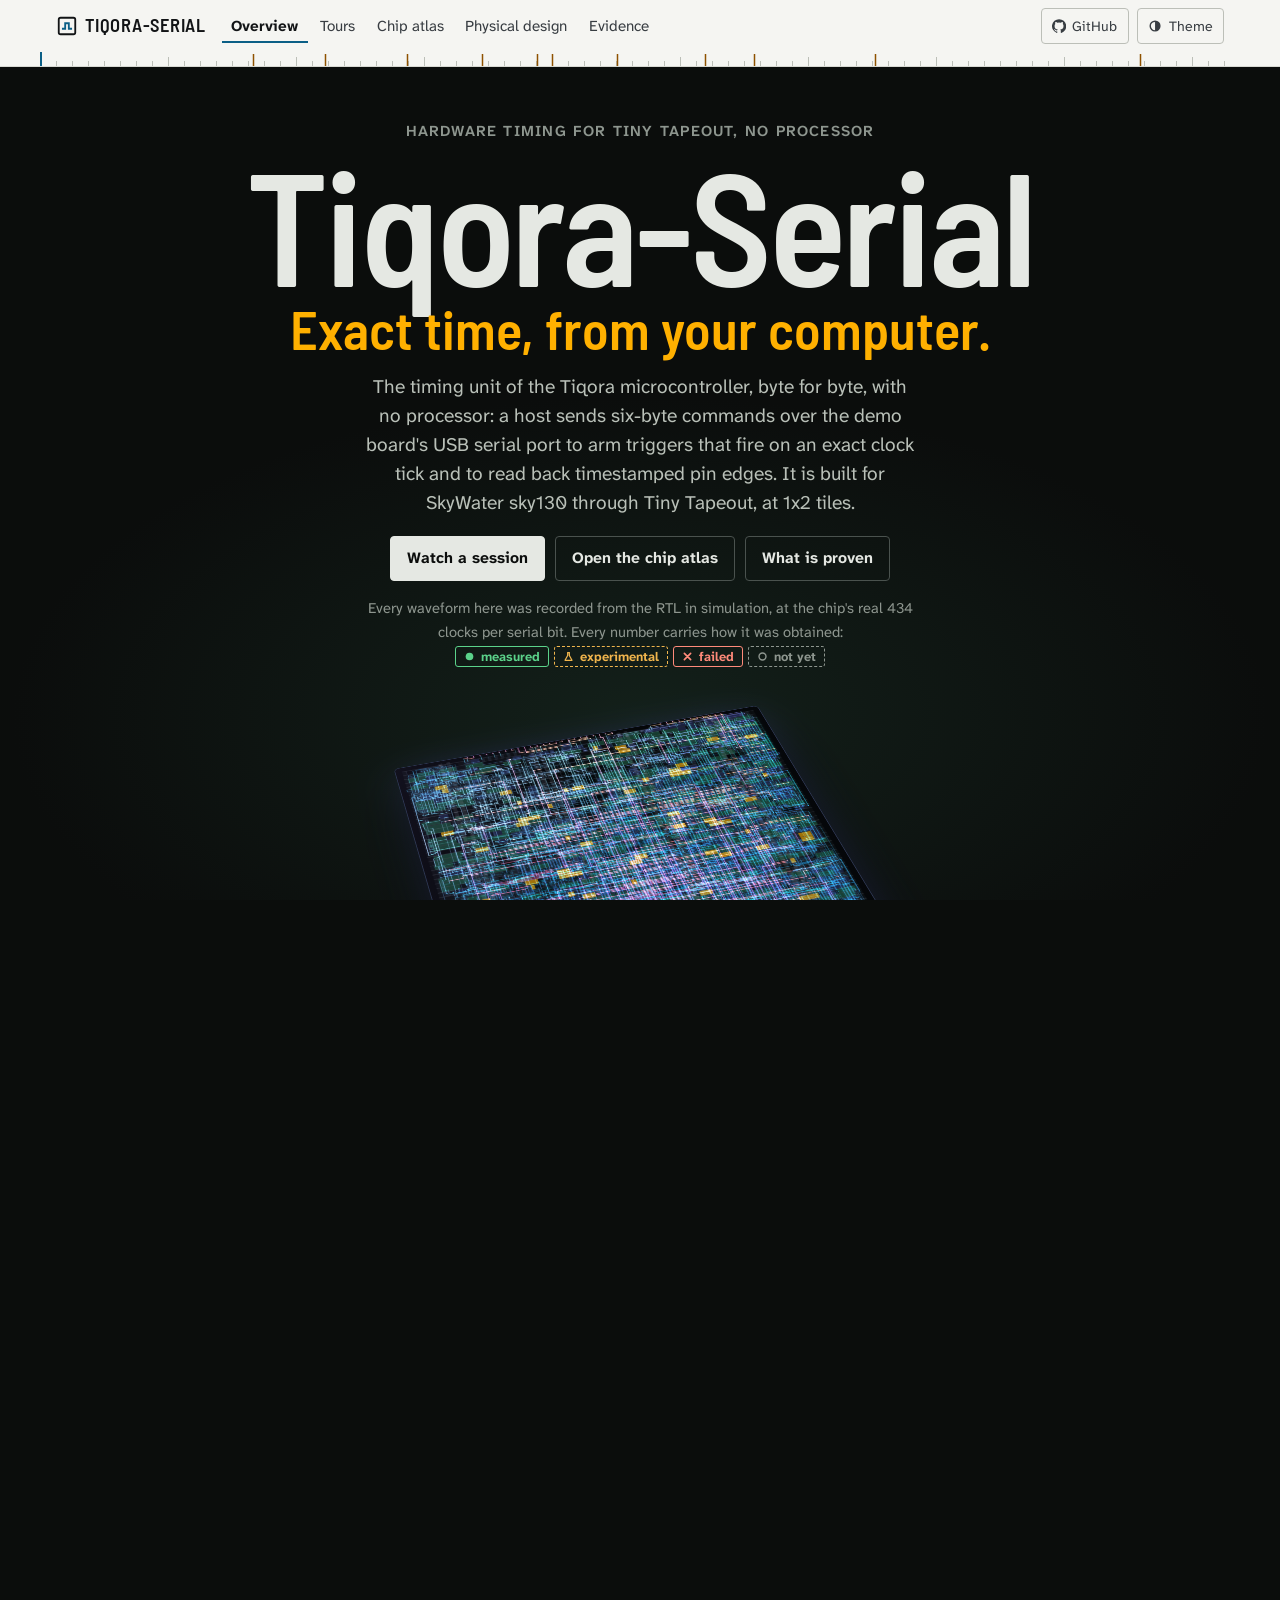
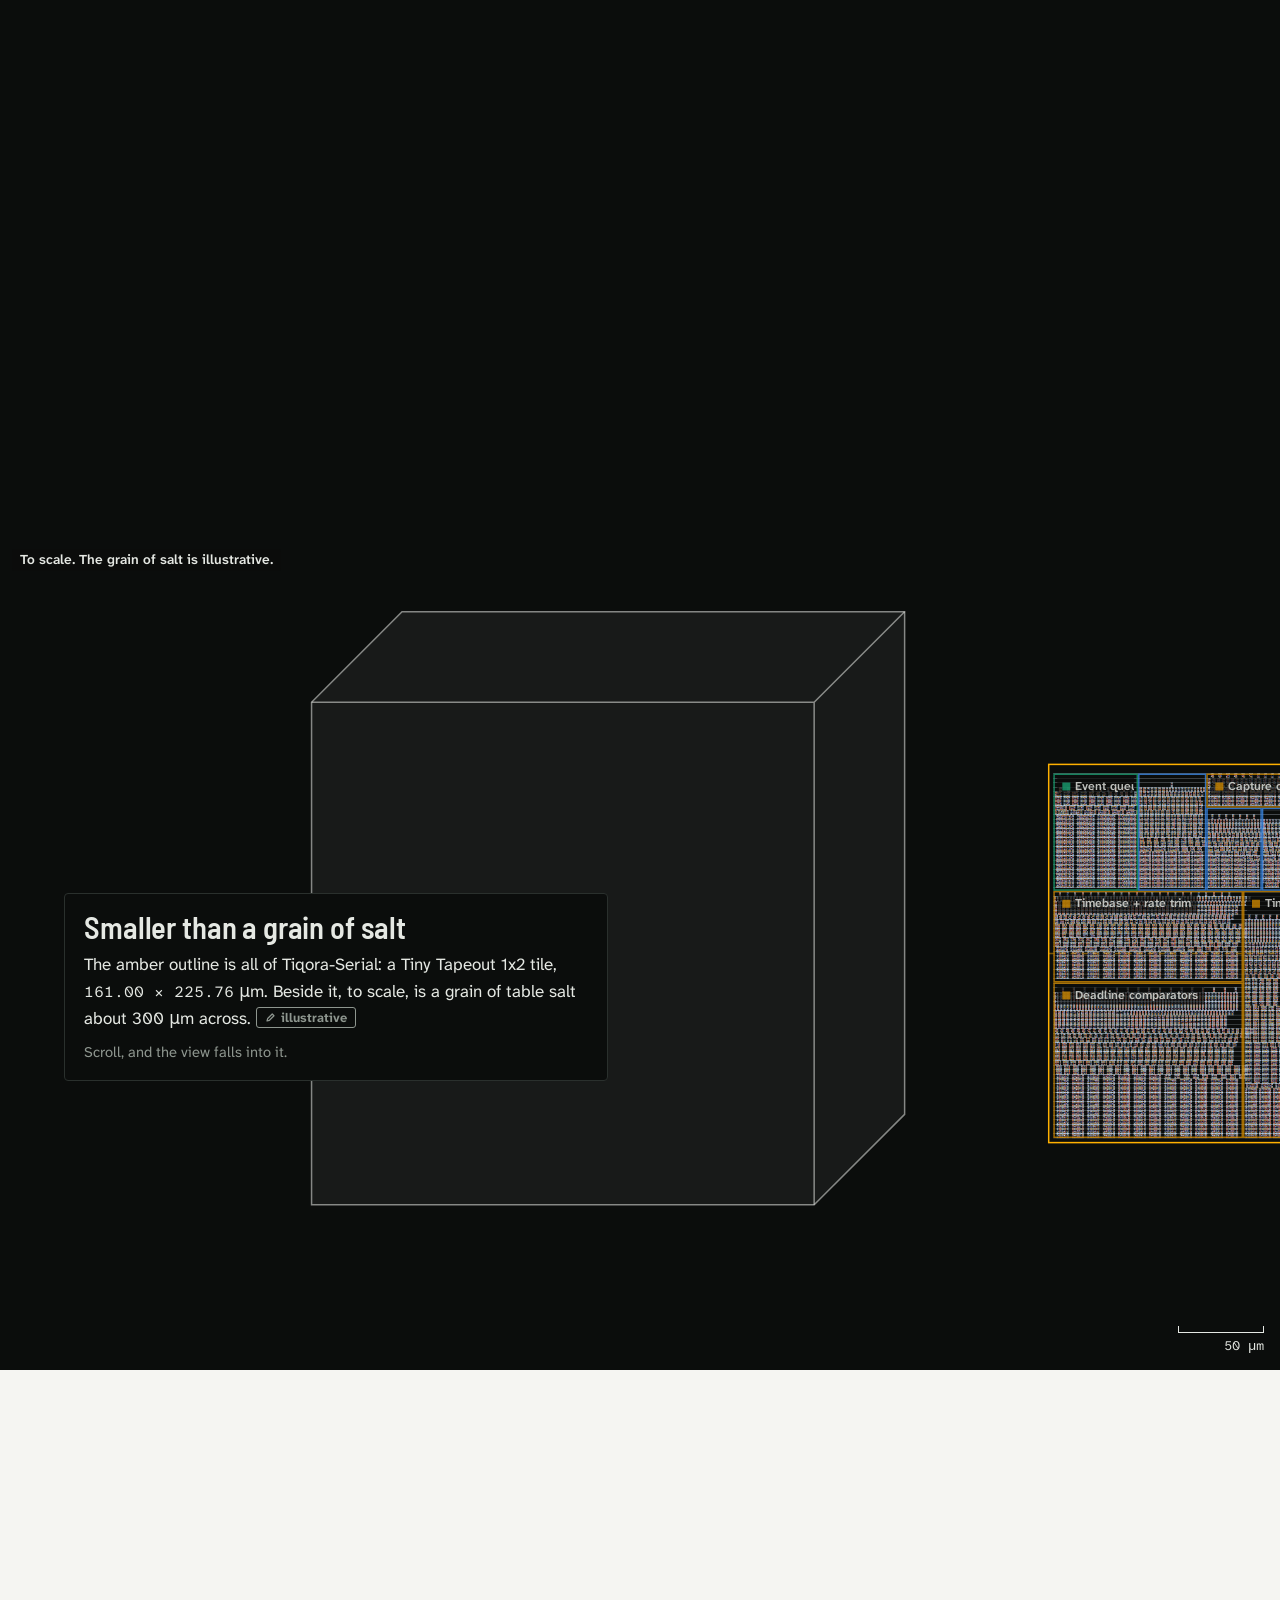
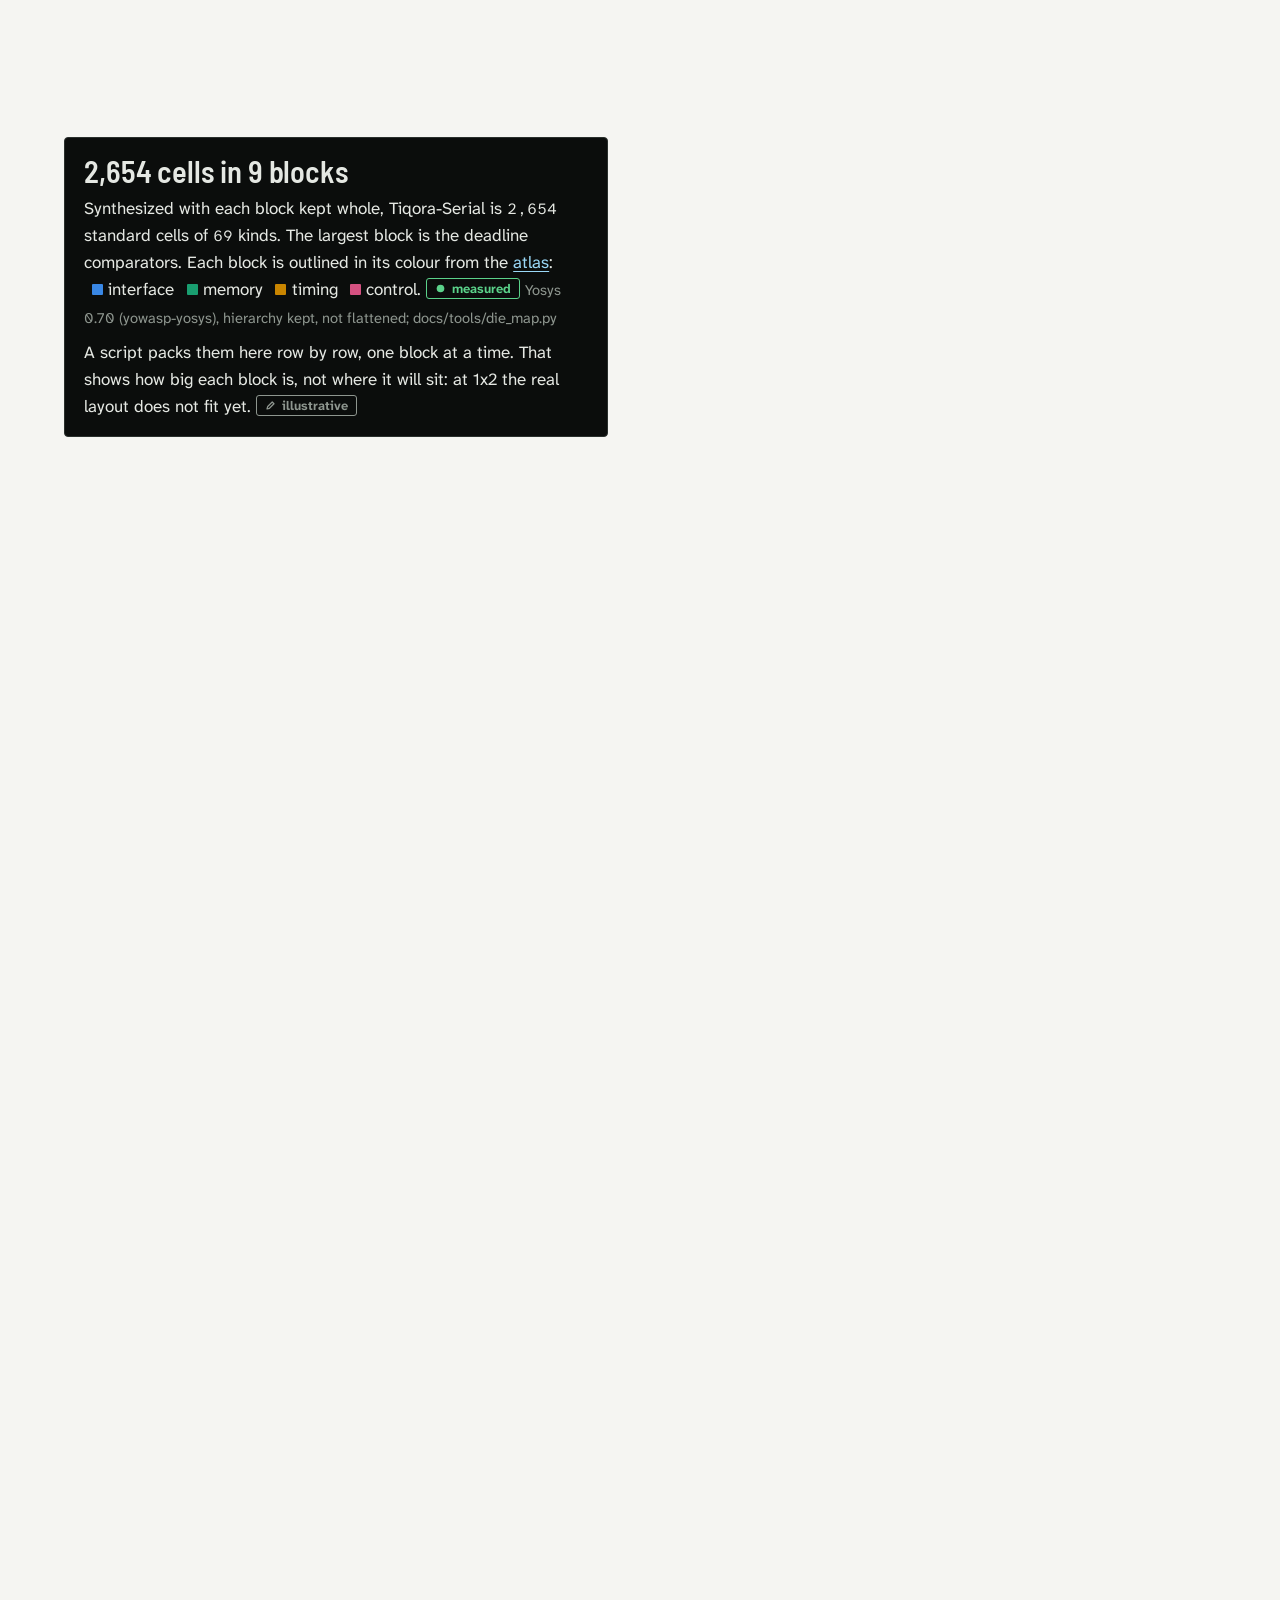
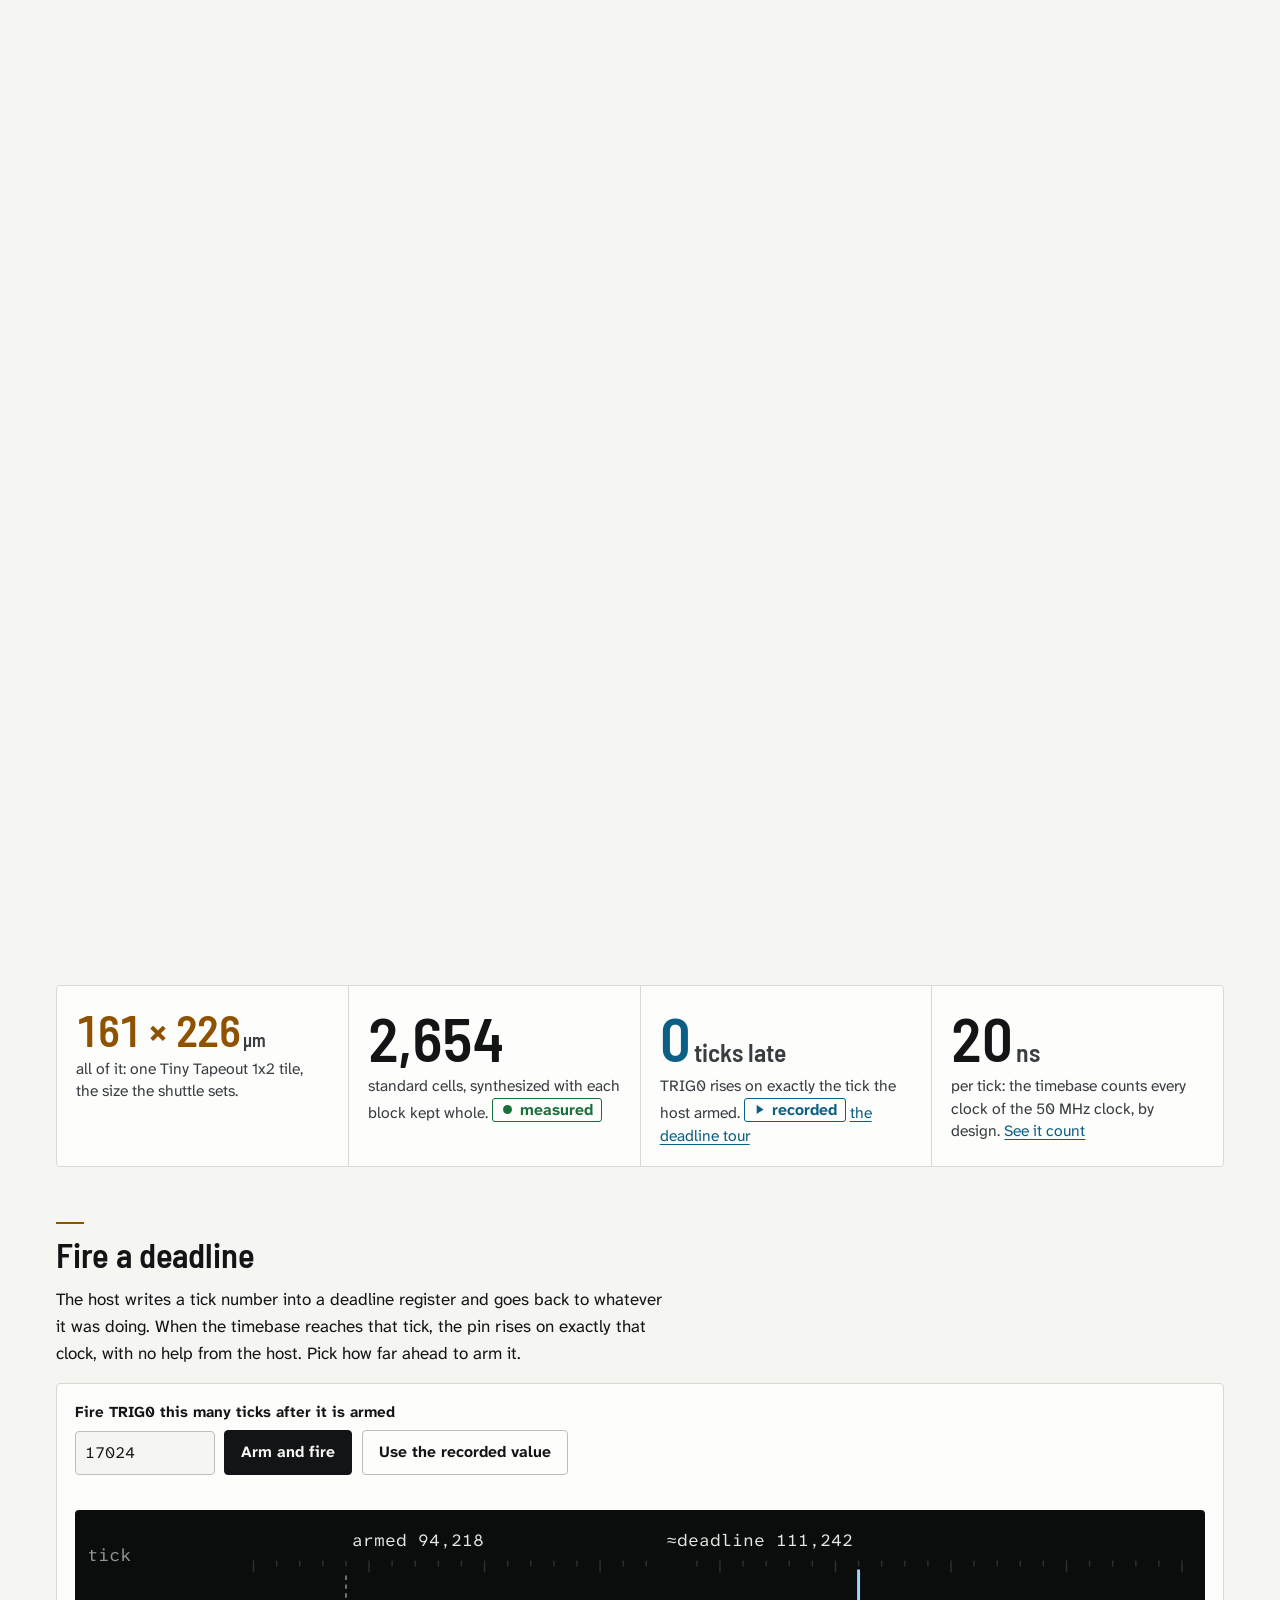
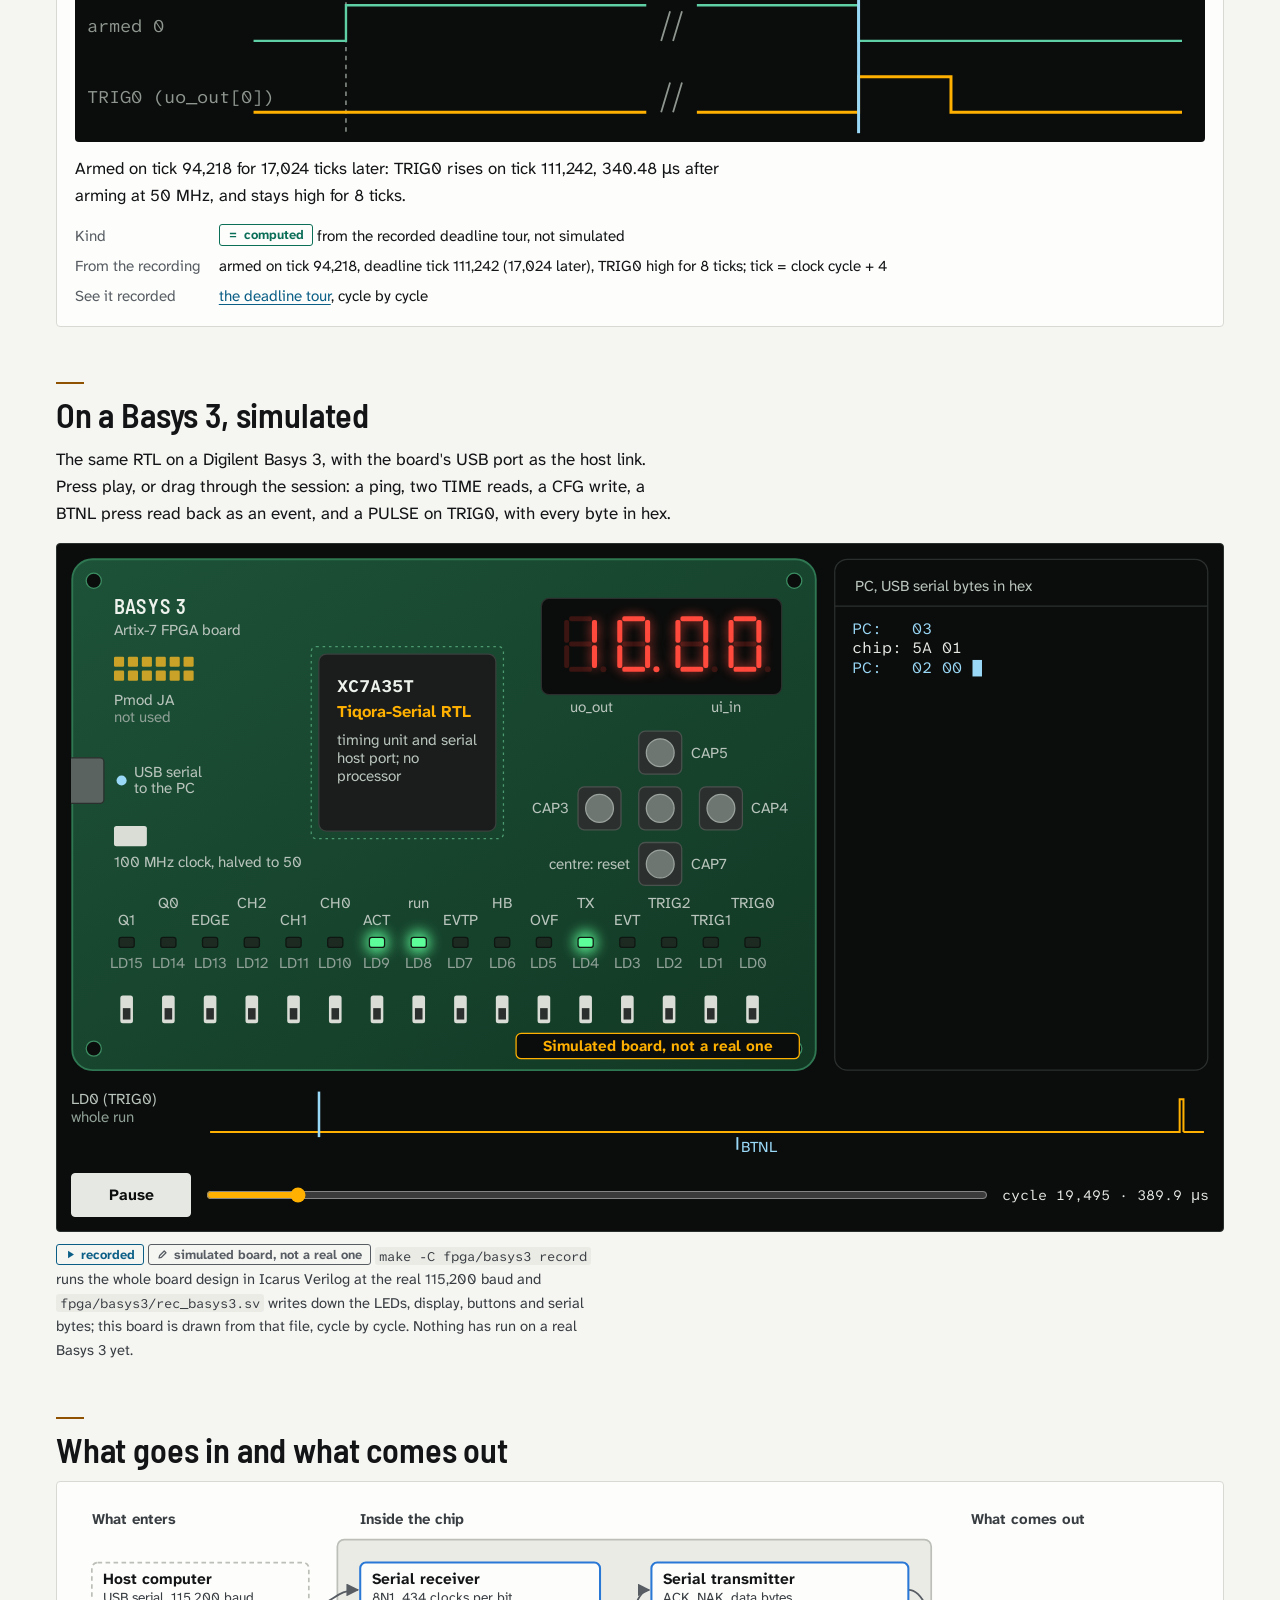
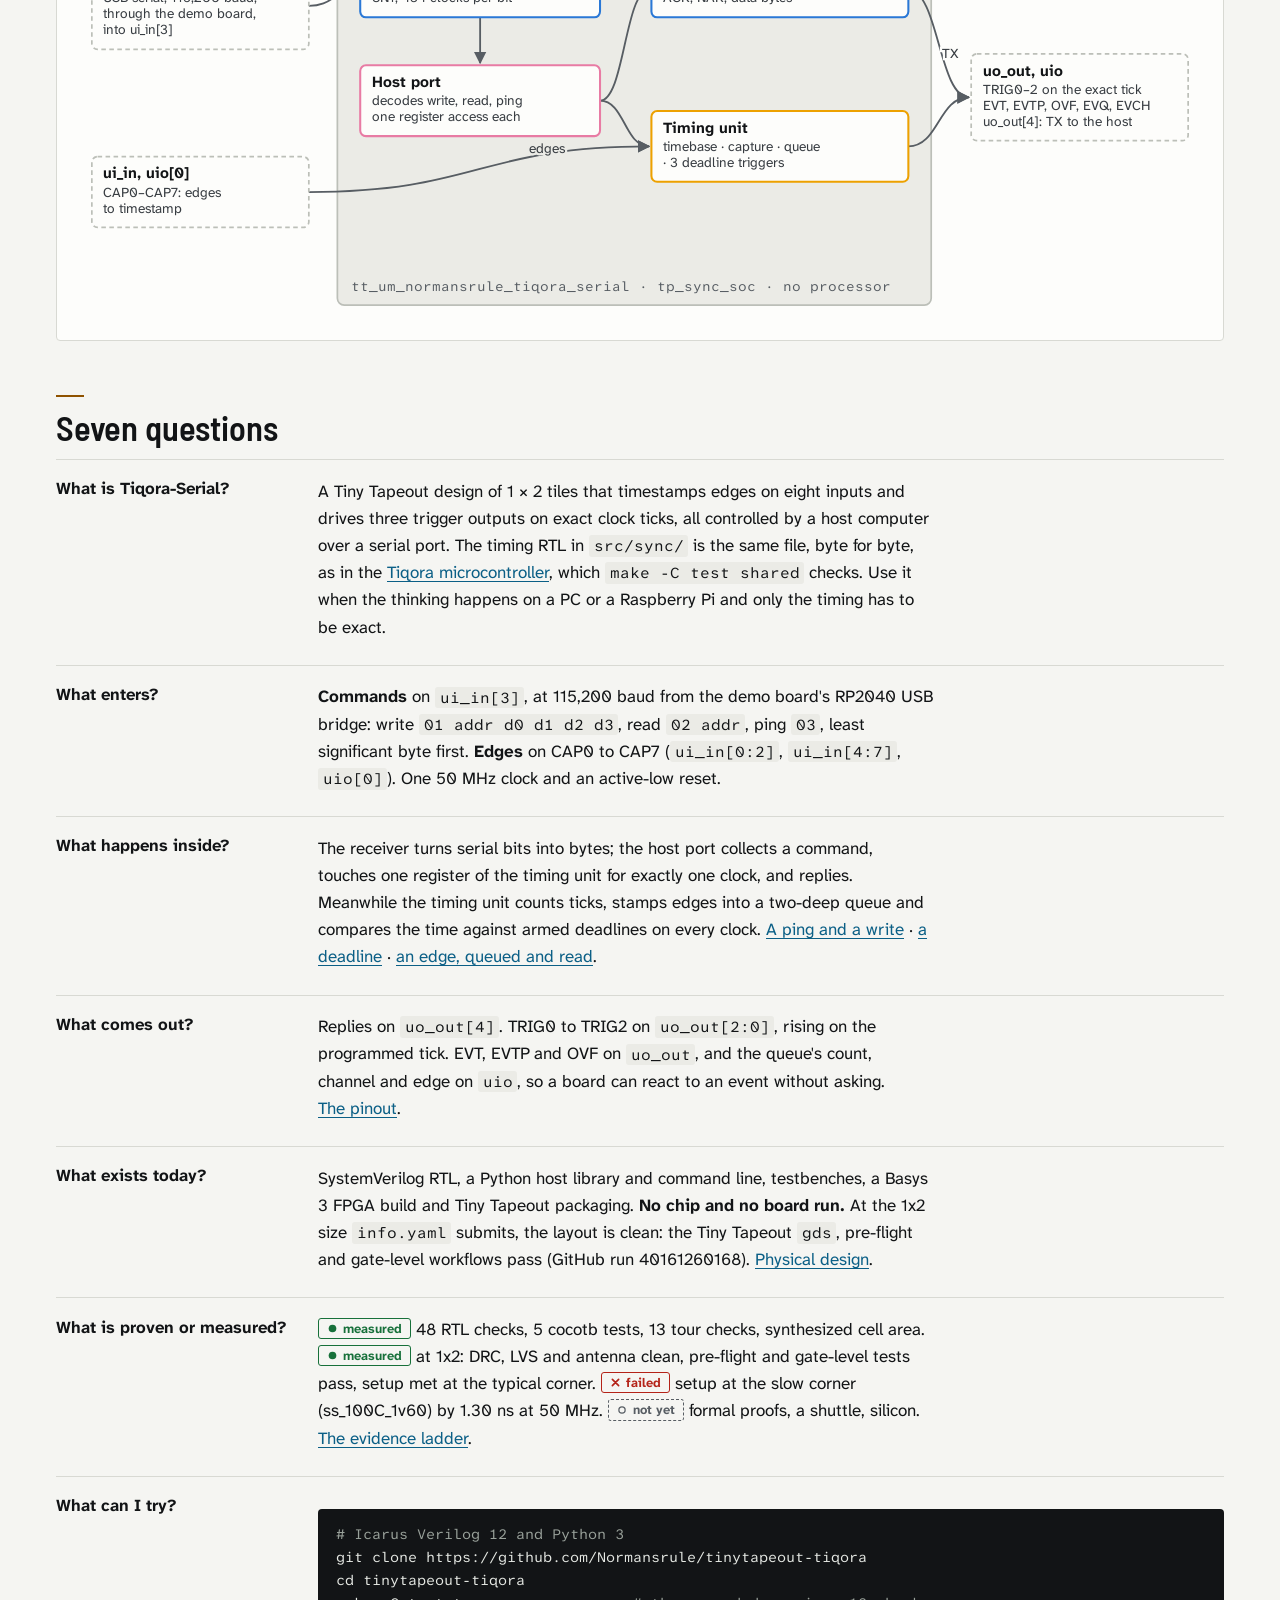
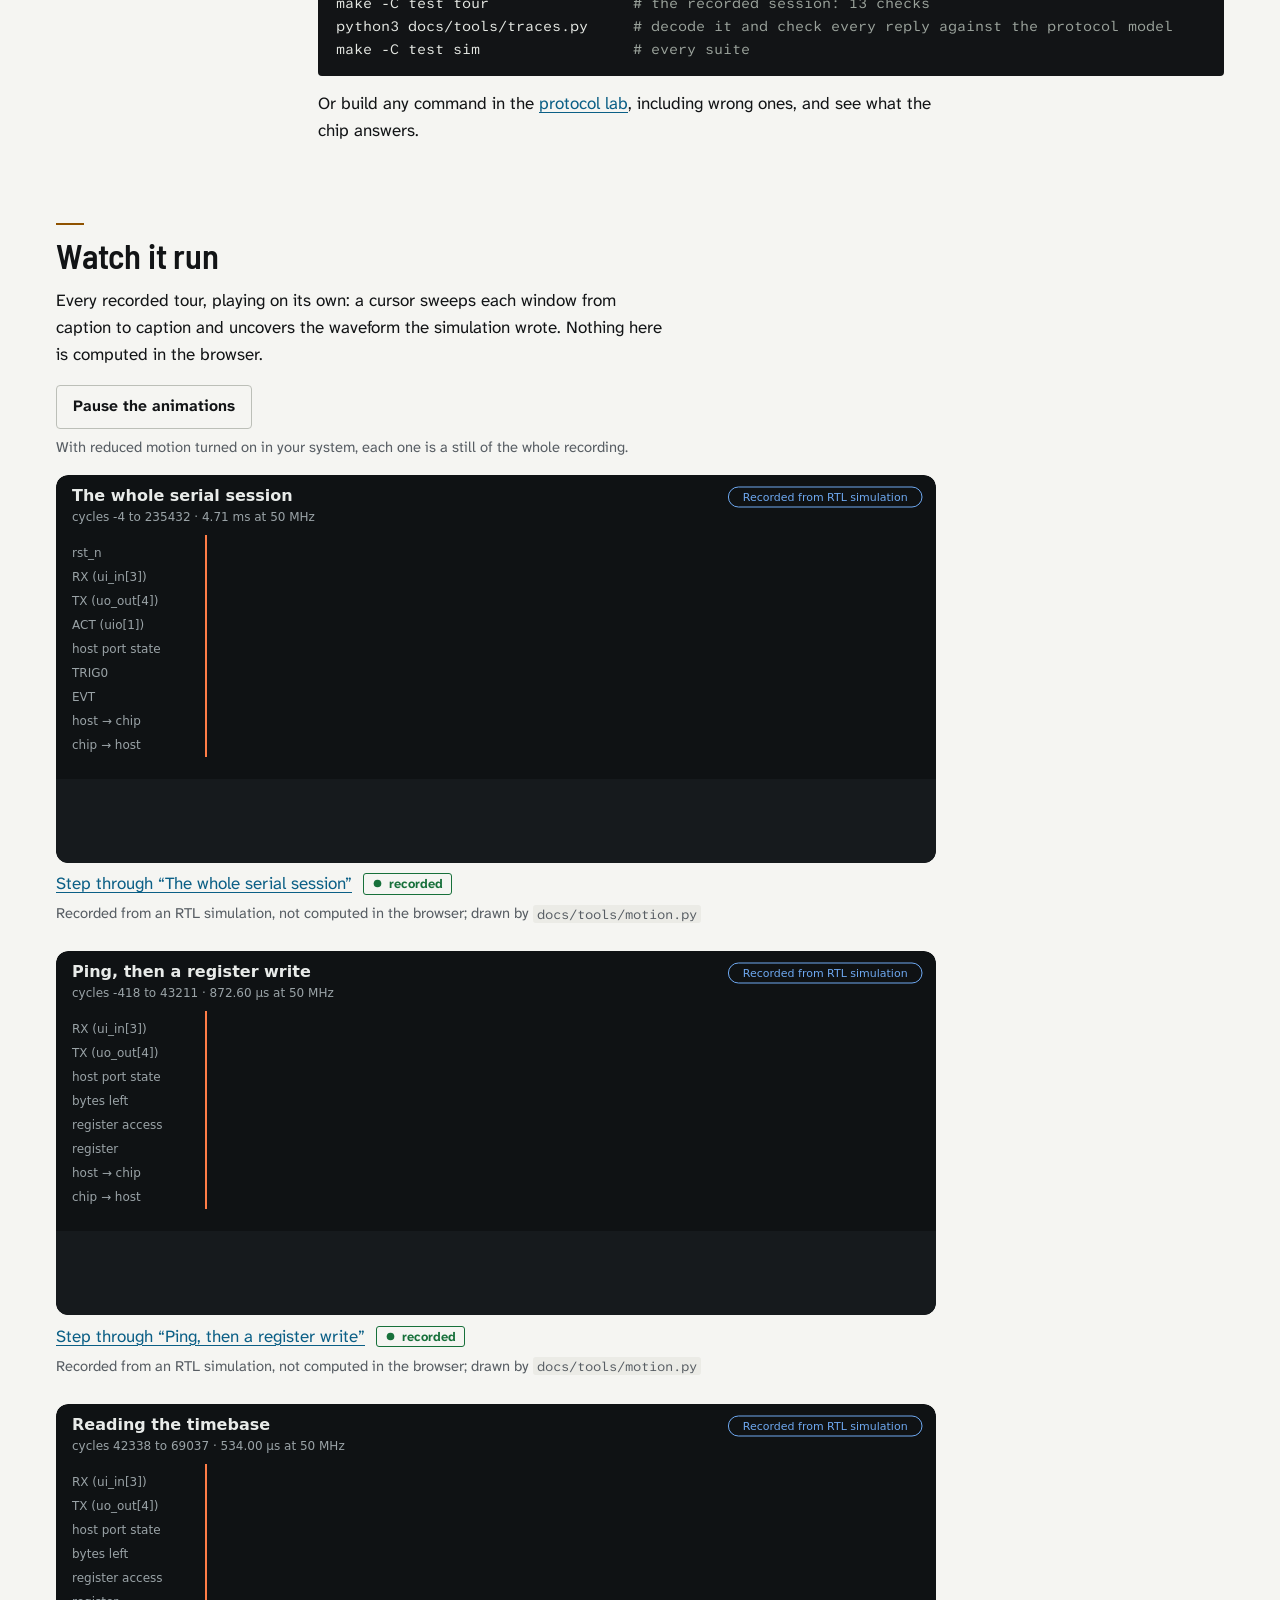
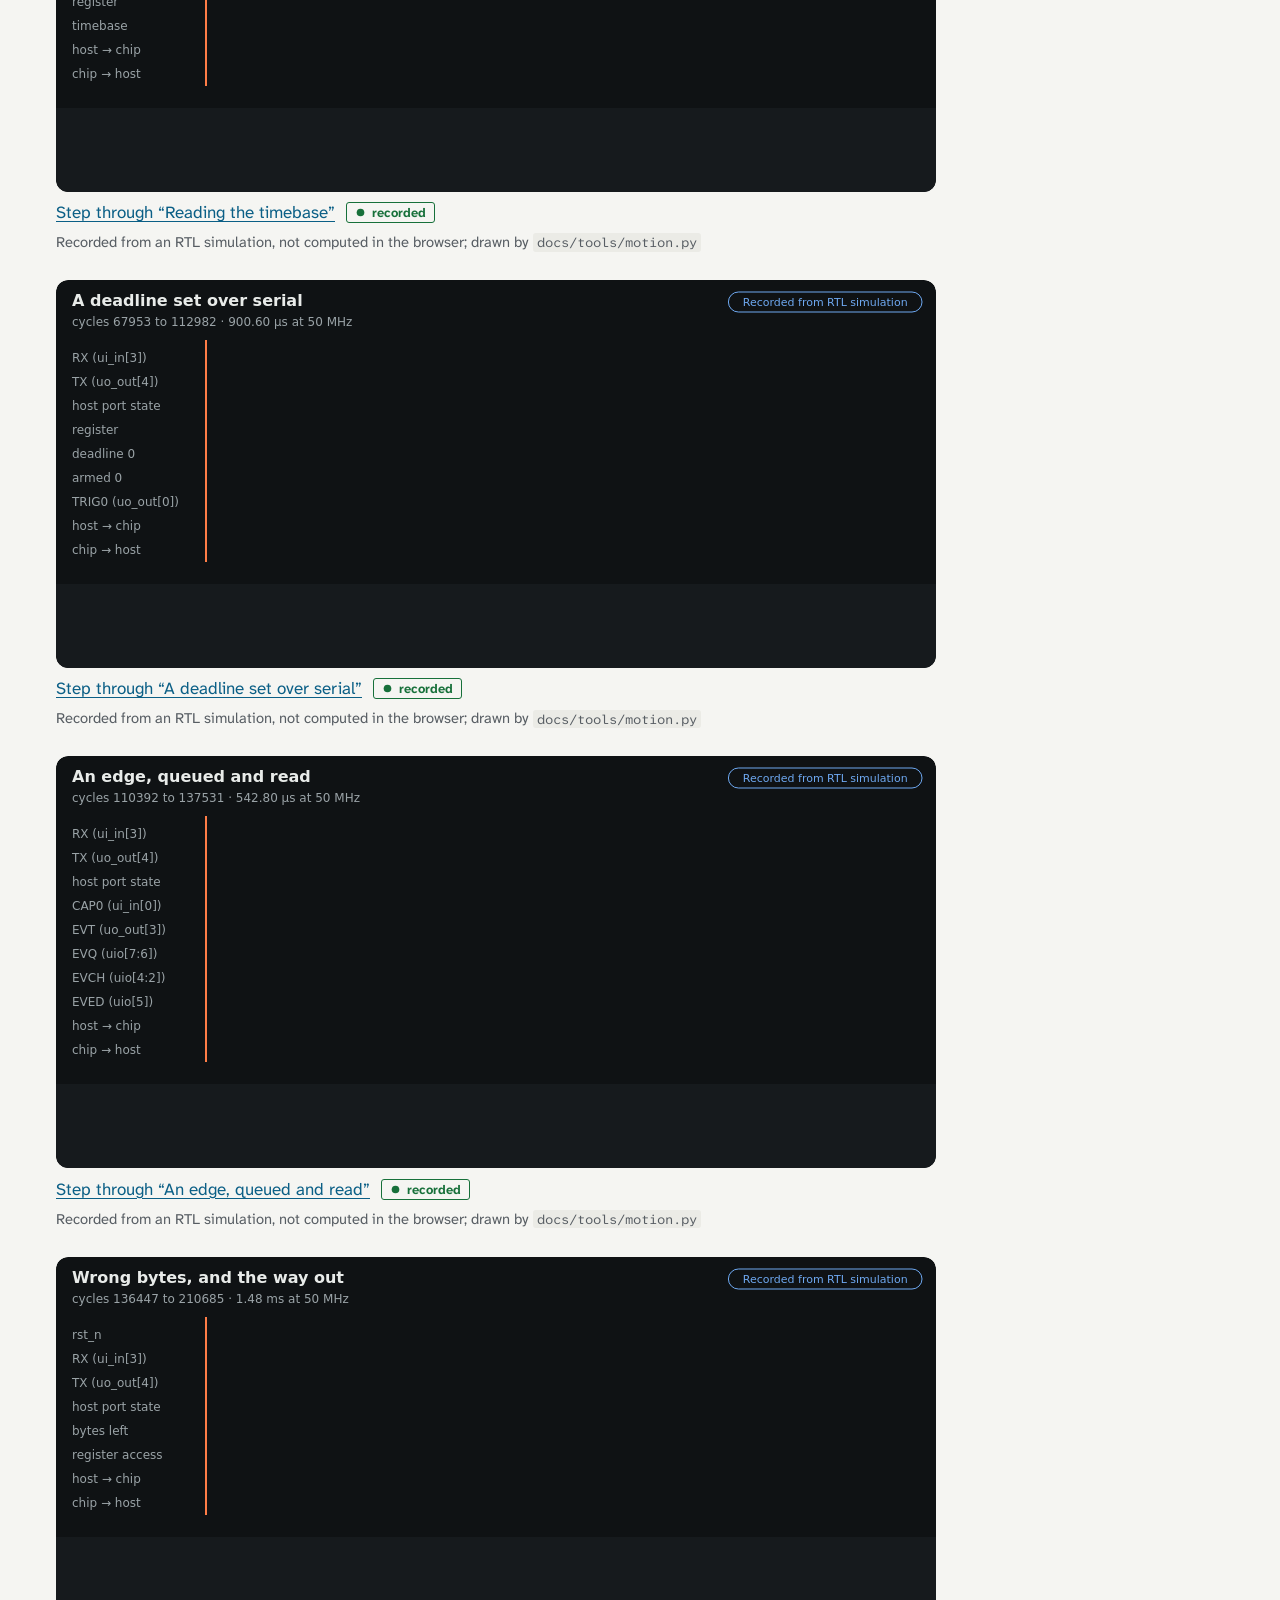
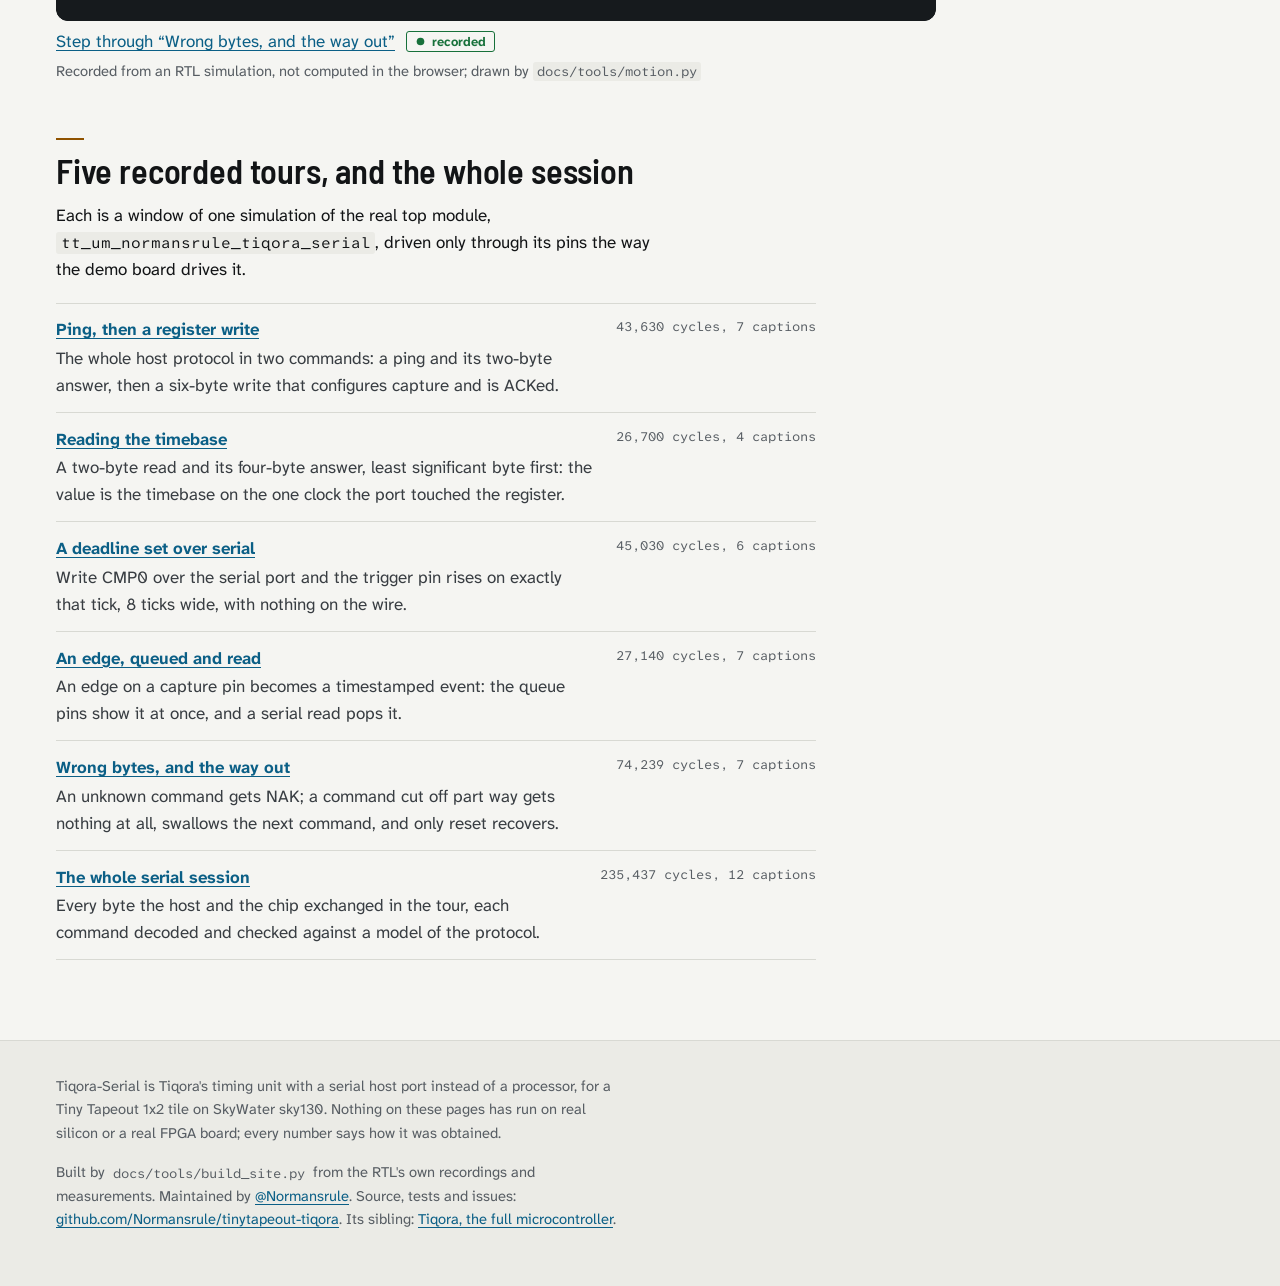
==== commit 39f12bc6: "Drop a cut host frame after 21 ms of silence (frame timeout) Before: a host that stopped mid-frame l" ====
--- a/docs/site/index.html
+++ b/docs/site/index.html
@@ -128,7 +128,7 @@
 h1, h2, h3 { line-height: 1.15; text-wrap: balance; }
 h1, h2 { font-family: var(--display); font-weight: 600; }
 h1 { font-size: clamp(2.4rem, 6vw, 4rem); line-height: 1.02; letter-spacing: -.008em; margin: 2.6rem 0 .9rem; max-width: 24ch; }
-h2 { font-size: clamp(1.7rem, 3.4vw, 2.5rem); letter-spacing: -.012em; line-height: 1.08; margin: 4rem 0 .8rem; }
+h2 { font-size: clamp(1.6rem, 3vw, 2.15rem); letter-spacing: -.005em; margin: 3.4rem 0 .7rem; }
 /* a page section opens with the same mark the cycle ruler gives it */
 main > h2::before, section > h2::before { content: ""; display: block; width: 28px; height: 2px; margin-bottom: .7rem; background: var(--trace); }
 h3 { font-size: 1.1rem; font-weight: 700; margin: 1.8rem 0 .4rem; }
@@ -147,16 +147,6 @@
 .ruler .sec { stroke: var(--trace); stroke-width: 1.5; }
 .ruler .now { position: absolute; top: 0; bottom: 0; width: 2px; left: 0; background: var(--cursor); transform: translateX(var(--x, 0px)); }
 .top { position: sticky; top: 0; z-index: 5; background: var(--bg); border-bottom: 1px solid var(--line); }
-/* the header is nearly opaque, with no blur behind it: a backdrop blur over these canvases and
-   drawings made every scrolled frame repaint the strip under the header, and in profiling it was
-   the largest single cost of scrolling. Solid for readers who asked for less transparency. */
-.top { background: color-mix(in srgb, var(--bg) 93%, transparent); }
-@media (prefers-reduced-transparency: reduce) { .top { background: var(--bg); -webkit-backdrop-filter: none; backdrop-filter: none; } }
-@media (prefers-contrast: more) {
-  :root { --line: var(--line-2); --muted: var(--ink-2); }
-  .top { background: var(--bg); -webkit-backdrop-filter: none; backdrop-filter: none; border-bottom-color: var(--ink); }
-  .btn.ghost, .src, .theme { border-color: var(--ink); }
-}
 .top .in { display: flex; gap: 1rem; align-items: center; max-width: 1200px; margin: 0 auto; padding: .5rem 16px; flex-wrap: wrap; }
 .brand { font-family: var(--display); font-weight: 600; letter-spacing: .04em; font-size: 1.15rem; color: var(--ink); text-decoration: none; display: flex; align-items: center; gap: .45rem; }
 .brand svg { width: 22px; height: 22px; }
@@ -544,10 +534,9 @@
 .chip3d { position: relative; transform-origin: 50% 40%; border-radius: 6px; overflow: hidden; box-shadow: 0 0 0 1px #2a302d, 0 40px 80px -20px rgba(0, 0, 0, .9);
   transform: rotateX(calc((1 - var(--p)) * 56deg)) rotateZ(calc((1 - var(--p)) * -20deg)) scale(calc(.82 + .18 * var(--p))); will-change: transform; }
 .chip3d canvas { display: block; width: 100%; height: auto; }
-.chip3d .sheen { position: absolute; top: 0; bottom: 0; left: 0; width: 260%; pointer-events: none;
-  background: linear-gradient(105deg, transparent 30%, rgba(255, 255, 255, .07) 45%, transparent 60%);
-  /* moved by transform, not background-position, so scrolling recomposites it instead of repainting it */
-  transform: translateX(calc(-46% + var(--p) * 54%)); will-change: transform; }
+.chip3d .sheen { position: absolute; inset: 0; pointer-events: none; mix-blend-mode: screen;
+  background: linear-gradient(105deg, transparent 30%, rgba(255, 255, 255, .16) 45%, rgba(154, 216, 247, .1) 52%, transparent 66%);
+  background-size: 260% 100%; background-position: calc(120% - var(--p) * 140%) 0; }
 .reveal-chip .shadow { position: absolute; left: 10%; right: 10%; bottom: -6%; height: 18%; border-radius: 50%; background: radial-gradient(closest-side, rgba(0, 0, 0, .75), transparent); filter: blur(6px); z-index: -1; }
 .reveal-cap { margin: 1.4rem auto 0; max-width: 46ch; text-align: center; font-size: .95rem; color: var(--screen-dim); }
 .reveal-cap .ev.illustrative { color: var(--screen-dim); }
@@ -568,8 +557,8 @@
 
 /* ------------------------------------------------------------ the routed layout (layout.js) */
 .chip3d canvas.glint { position: absolute; inset: 0; width: 100%; height: 100%; pointer-events: none; mix-blend-mode: screen; }
-.routed-hero .chip3d { box-shadow: 0 0 0 1px #2c3550, 0 0 36px -12px rgba(110, 120, 255, .3); }
-.routed-hero .chip3d .sheen { background: linear-gradient(105deg, transparent 30%, rgba(255, 255, 255, .08) 45%, rgba(160, 120, 255, .06) 52%, transparent 62%); }
+.routed-hero .chip3d { box-shadow: 0 0 0 1px #2c3550, 0 0 60px -10px rgba(110, 120, 255, calc(.15 + .35 * var(--p))), 0 40px 90px -20px rgba(0, 0, 0, .95); }
+.routed-hero .chip3d .sheen { background: linear-gradient(105deg, transparent 30%, rgba(255, 255, 255, .10) 45%, rgba(160, 120, 255, .08) 52%, transparent 66%); background-size: 260% 100%; background-position: calc(120% - var(--p) * 140%) 0; }
 .routed-x { --rx-ink: #dfe4f2; --rx-dim: #8d95ab; --rx-line: #283048; position: relative; margin: 1.2rem 0; background: #05070a; color: var(--rx-ink); border-radius: var(--radius); overflow: hidden;
   box-shadow: 0 0 0 1px var(--rx-line), 0 30px 70px -30px rgba(80, 90, 255, .35); }
 .routed-bar { display: flex; flex-wrap: wrap; gap: .5rem .9rem; align-items: center; padding: .7rem .8rem; border-bottom: 1px solid var(--rx-line); }
@@ -642,17 +631,7 @@
     .stat { animation: stat-in linear both; animation-timeline: view(); animation-range: entry 0% cover 30%; }
     .stat:nth-child(2) { animation-range: entry 6% cover 34%; } .stat:nth-child(3) { animation-range: entry 12% cover 38%; } .stat:nth-child(4) { animation-range: entry 18% cover 42%; }
     @keyframes stat-in { from { opacity: 0; transform: translateY(28px); } }
-    /* each section's heading and the schematic arrive as they scroll in; driven by your scrolling, never on a timer */
-    main section > h2, .schem-stage { animation: rise-in linear both; animation-timeline: view(); animation-range: entry 0% cover 22%; }
-    @keyframes rise-in { from { opacity: 0; transform: translateY(18px); } }
-  }
-  /* the schematic: a wire that turns on draws itself from source to sink; a register flashes as its clock edge lands */
-  .sc .w.on.flow { stroke-dasharray: 1; animation: sc-flow 420ms var(--ease-out) both; }
-  @keyframes sc-flow { from { stroke-dashoffset: 1; } to { stroke-dashoffset: 0; } }
-  .sc .part.tick .ff, .sc .part.tick .box { animation: sc-tick 620ms var(--ease-out); }
-  @keyframes sc-tick { from { stroke: var(--sch-hi); stroke-width: 3; } }
-  .sc .glow { transition: opacity 260ms ease; }
-  .schem-strip .cur { transition: x 300ms var(--ease-out); }
+  }
 }
 @media print {
   .routed-bar, .routed-hint { display: none; }
@@ -667,123 +646,6 @@
 .reel figcaption { margin-top: .45rem; display: flex; flex-wrap: wrap; gap: .3rem .7rem; align-items: baseline; }
 .reel-bar { display: flex; flex-wrap: wrap; gap: .4rem .9rem; align-items: center; }
 .reels[data-paused] svg, .reels[data-paused] svg * { animation-play-state: paused !important; }
-
-/* the deadline schematic (docs/tools/schematic.py, docs/site/lib/schematic.js). Paper in light mode, the
-   instrument's screen in dark; a 1 on a wire is the recorded trace's amber. */
-:root { --sch-bg: #fdfdfb; --sch-box: #f2f2ee; --sch-edge: #bcbfb8; --sch-ink: #121416; --sch-muted: #575d63;
-  --sch-off: #c4c7c0; --sch-hi: #d27300; --sch-bus: #0b7a5f; --sch-lane: #f1f1ec; --sch-cur: #0b5f86; }
-@media (prefers-color-scheme: dark) {
-  :root:not([data-theme="light"]) { --sch-bg: #0f1214; --sch-box: #161a1d; --sch-edge: #3a4247; --sch-ink: #e8ebe9; --sch-muted: #9aa3a7;
-    --sch-off: #3a4247; --sch-hi: #ffb000; --sch-bus: #3fc49b; --sch-lane: #12161a; --sch-cur: #7cc6ea; }
-}
-:root[data-theme="dark"] { --sch-bg: #0f1214; --sch-box: #161a1d; --sch-edge: #3a4247; --sch-ink: #e8ebe9; --sch-muted: #9aa3a7;
-  --sch-off: #3a4247; --sch-hi: #ffb000; --sch-bus: #3fc49b; --sch-lane: #12161a; --sch-cur: #7cc6ea; }
-.schem { margin: 1.4rem 0 0; background: var(--sch-bg); border: 1px solid var(--line); border-radius: 16px; padding: 10px 10px 1.1rem;
-  box-shadow: 0 1px 2px color-mix(in srgb, var(--ink) 6%, transparent), 0 18px 48px -24px color-mix(in srgb, var(--ink) 22%, transparent); }
-.schem-stage { border-radius: 12px; outline-offset: 3px; }
-.schem-stage svg, .schem-strip svg { display: block; width: 100%; height: auto; }
-.schem-bar { display: flex; flex-wrap: wrap; gap: .5rem; align-items: center; padding: .7rem .5rem .2rem; }
-.schem-bar[hidden] { display: none; }
-.schem-bar .btn { min-width: 44px; justify-content: center; }
-.schem-bar input[type=range] { flex: 1 1 220px; accent-color: var(--sch-hi); min-height: 44px; }
-.schem-bar output { font-size: .9rem; color: var(--ink-2); font-variant-numeric: tabular-nums; min-width: 22ch; }
-.schem-strip { padding: 0 .5rem; }
-.schem-cap { font-size: 1.05rem; line-height: 1.5; color: var(--ink); max-width: 72ch; min-height: 4.6em; margin: .6rem .5rem .4rem; }
-.schem figcaption { font-size: .92rem; color: var(--ink-2); margin: .2rem .5rem 0; max-width: 80ch; }
-.schem details { margin-top: .5rem; }
-.schem summary { cursor: pointer; font-weight: 700; }
-.schem-parts { columns: 2 18rem; margin: .4rem 0 0; padding-left: 1.1rem; }
-@media (max-width: 700px) {
-  .schem-stage { overflow-x: auto; overscroll-behavior-x: contain; } .schem-stage svg { width: 780px; max-width: none; }
-  .schem-cap { min-height: 7.5em; }
-}
-@media (prefers-contrast: more) { .schem { border-color: var(--ink); } }
-
-/* ------------------------------------------------------------ pace.js: drawings far off screen stop animating */
-[data-idle], [data-idle] * { animation-play-state: paused !important; }
-/* sections after the opening scenes are only laid out and painted when they come near the screen */
-main > section.cv { content-visibility: auto; contain-intrinsic-size: auto 1200px; }
-/* the scroll scenes too: off screen, their big composited layers (the tilted die and the planes) are dropped */
-main > section.reveal, main > section.layers { content-visibility: auto; contain-intrinsic-size: auto 2400px; }
-
-/* ------------------------------------------------------------ the overview as chapters: a centred head, then the piece */
-.chapter { text-align: center; margin: 8rem auto 2.4rem; max-width: 62rem; }
-.chapter .eyebrow { font: 600 .88rem var(--sans); letter-spacing: .12em; text-transform: uppercase; color: var(--trace); margin: 0 0 .8rem; max-width: none; }
-.chapter h2 { font-size: clamp(2.3rem, 5.8vw, 4.6rem); line-height: 1; letter-spacing: -.022em; margin: 0 auto 1rem; max-width: 21ch; }
-.chapter .lede { margin: 0 auto; max-width: 44ch; font-size: clamp(1.1rem, 1.7vw, 1.32rem); }
-.chapter + * { margin-top: 0; }
-section.sub { margin-top: 4.5rem; }
-section.sub > h2 { font-size: clamp(1.5rem, 2.6vw, 2rem); margin: 0 0 .6rem; }
-section.sub > h2::before { display: none; }
-.dark-band { background: var(--screen); color: var(--screen-ink); padding: 1px 16px 6rem; }
-.dark-band .chapter .lede { color: #b9c0b8; }
-.dark-band .chapter .eyebrow { color: #ffb000; }
-
-/* ------------------------------------------------------------ the routed die, taken apart (layout.js stack) */
-.layers { --e: 0; --ar: 2.25; }
-.stack-stage { position: relative; display: grid; grid-template-columns: minmax(0, 1.6fr) minmax(16rem, 1fr); gap: 2rem; align-items: center;
-  max-width: 1200px; margin: 0 auto; }
-.stack { position: relative; width: min(100%, 64vh * var(--ar)); justify-self: center; aspect-ratio: var(--ar); transform-style: preserve-3d;
-  transform: perspective(1800px) rotateX(calc(var(--e) * 56deg)) rotateZ(calc(var(--e) * -28deg)) scale(calc(1 - var(--e) * .14)); }
-.plane { position: absolute; inset: 0; transform: translateZ(calc(var(--e) * (var(--i) - var(--mid, 2)) * min(8vh, 66px))); transition: opacity 360ms var(--ease-out), filter 360ms var(--ease-out); }
-.plane canvas { display: block; width: 100%; height: 100%; border-radius: 3px; }
-.plane.metal { background: rgba(8, 12, 20, calc(var(--e) * .35)); box-shadow: 0 0 0 1px rgba(170, 190, 255, calc(var(--e) * .22)); border-radius: 3px; }
-.plane:not(.metal) { box-shadow: 0 0 0 1px #2c3550, 0 40px 80px -24px rgba(0, 0, 0, .9); border-radius: 3px; }
-.plane.dim { opacity: .14; }
-.stack-legend { list-style: none; margin: 0; padding: 0; display: grid; gap: .2rem; counter-reset: L; }
-.stack-legend li { padding: .7rem .9rem; border-radius: 10px; border: 1px solid transparent; color: var(--screen-dim); transition: color 300ms ease, background-color 300ms ease, border-color 300ms ease; cursor: default; }
-.stack-legend li b { display: block; font: 600 1.15rem var(--display); letter-spacing: .02em; color: var(--screen-ink); }
-.stack-legend li span { display: block; font-size: .92rem; line-height: 1.45; }
-.stack-legend li[data-on] { color: var(--screen-ink); background: rgba(255, 255, 255, .05); border-color: #2c3550; }
-.layers.live .stack-legend li { cursor: pointer; }
-.stack-cap { max-width: 70ch; margin: 2rem auto 0; text-align: center; font-size: .92rem; color: var(--screen-dim); }
-.stack-cap .ev.measured { color: #5bd28a; }
-/* without JavaScript there are no pictures: the legend is the section */
-.layers:not(.on) .stack { display: none; }
-.layers:not(.on) .stack-stage { grid-template-columns: minmax(0, 1fr); max-width: 44rem; }
-.layers:not(.on) .stack-legend li { color: var(--screen-ink); }
-/* live: the stage holds while you scroll through three screens of the section */
-.layers.live { height: 330vh; padding-bottom: 0; }
-.layers.live .layers-stick { position: sticky; top: var(--top-h, 67px); height: calc(100svh - var(--top-h, 67px)); display: grid; align-content: center; padding: 0 16px; overflow: hidden; }
-.layers.live .chapter { margin: 0 auto 1.4rem; }
-.layers.live .chapter h2 { font-size: clamp(2rem, 4.4vw, 3.4rem); }
-.layers.live .chapter .lede { font-size: 1.05rem; }
-.layers.live .stack-cap { margin-top: 1rem; }
-/* a tall tile (Tiqora-Serial's 1x2) is sized by the screen's height, so the opened stack still fits */
-.layers.live .stack { width: min(100%, calc((100svh - 22rem) * var(--ar))); }
-@media (max-width: 900px) {
-  .stack-stage { grid-template-columns: 1fr; gap: 1rem; }
-  .layers.live .stack-legend li:not([data-on]) { display: none; }
-  .layers.live .chapter .lede { display: none; }
-}
-@media (max-width: 700px) { .layers { --top-h: 0px; } }
-
-/* ------------------------------------------------------------ the tours, as cards */
-.tourgrid { list-style: none; padding: 0; margin: 2rem 0 0; display: grid; gap: 1rem; grid-template-columns: repeat(auto-fill, minmax(17rem, 1fr)); }
-.tourgrid li { position: relative; display: grid; gap: .35rem; align-content: start; padding: 1.2rem 1.2rem 1.1rem; border-radius: 16px; background: var(--surface); border: 1px solid var(--line);
-  transition: transform 220ms var(--ease-out), border-color 200ms ease, box-shadow 220ms var(--ease-out); }
-.tourgrid a { font: 600 1.2rem/1.2 var(--display); letter-spacing: .01em; color: var(--ink); text-decoration: none; }
-.tourgrid a::after { content: ""; position: absolute; inset: 0; border-radius: inherit; }
-.tourgrid p { margin: 0; color: var(--ink-2); font-size: .97rem; }
-.tourgrid .small { font-family: var(--mono); font-size: .8rem; }
-@media (hover: hover) and (pointer: fine) { .tourgrid li:hover { transform: translateY(-3px); border-color: var(--line-2); box-shadow: 0 18px 40px -26px color-mix(in srgb, var(--ink) 40%, transparent); } }
-.tourgrid li:focus-within { outline: 2px solid var(--focus); outline-offset: 2px; }
-.tourgrid a:focus-visible { outline: none; }
-.reels.feature { margin: 0 auto; max-width: 980px; }
-.reels.feature .reel { max-width: none; }
-.figure-pair { display: grid; gap: 1.2rem; grid-template-columns: repeat(auto-fit, minmax(min(100%, 30rem), 1fr)); margin-top: 1.6rem; }
-.figure-pair img { display: block; width: 100%; height: auto; border-radius: 12px; }
-.figure-pair figure { margin: 0; }
-.figure-pair figcaption { font-size: .9rem; color: var(--ink-2); margin-top: .4rem; }
-
-@media (prefers-reduced-motion: no-preference) {
-  @supports (animation-timeline: view()) {
-    .chapter { animation: rise-in linear both; animation-timeline: view(); animation-range: entry 0% cover 25%; }
-  }
-}
-@media (prefers-reduced-motion: reduce) {
-  .stack-legend li, .plane { transition: none; }
-}
 </style>
 <script>try { const t = localStorage.getItem("tq-theme"); if (t) document.documentElement.dataset.theme = t; } catch (e) {}</script>
 </head>
@@ -811,27 +673,7 @@
   <p class=small>Every waveform here was recorded from the RTL in simulation, at the chip's real 434 clocks per serial bit. Every number carries how it was obtained: <span class=evset><span class="ev measured">measured</span> <span class="ev experimental">experimental</span> <span class="ev fail">failed</span> <span class="ev todo">not yet</span></span></p>
  </div>
   <div class=reveal-chip aria-hidden=true><div class=chip3d><i class=sheen></i></div><i class=shadow></i></div>
-  <p class=reveal-cap>The real layout: 3,109 cells where the placer put them and 21,094 wires where the router drew them, from a local LibreLane 3.0.14 run of this design. Only the colours are chosen. <a href="physical.html#routed-h">Explore it</a>.</p>
- </div>
-</section>
-<section aria-labelledby=num-h>
- <h2 id=num-h class=sr>In numbers</h2>
- <div class=stats>
-  <div class=stat><b>161 × 226<small>µm</small></b><span>all of it: one Tiny Tapeout 1x2 tile, the size the shuttle sets.</span></div>
-  <div class=stat><b>2,654</b><span>standard cells, synthesized with each block kept whole. <span class="ev measured">measured</span></span></div>
-  <div class=stat><b>0<small>ticks late</small></b><span>TRIG0 rises on exactly the tick the host armed. <span class="ev recorded">recorded</span> <a href="tours.html#seq=deadline">the deadline tour</a></span></div>
-  <div class=stat><b>20<small>ns</small></b><span>per tick: the timebase counts every clock of the 50 MHz clock, by design. <a href="tours.html">See it count</a></span></div>
- </div>
-</section>
-
-<section class="layers bleed dark-band" id=layers aria-labelledby=layers-h>
- <div class=layers-stick>
-  <div class=chapter>
-   <p class=eyebrow>Inside the tile</p>
-   <h2 id=layers-h>Built up in layers</h2>
-   <p class=lede>Cells in the silicon, and four layers of metal above them, each running across the one below. Here is the routed chip, taken apart layer by layer.</p>
-  </div>
-  <div class=stack-stage><div class=stack aria-hidden=true><div class='plane' data-layer=cells style='--i:0'></div><div class='plane metal' data-layer=met1 style='--i:1'></div><div class='plane metal' data-layer=met2 style='--i:2'></div><div class='plane metal' data-layer=met3 style='--i:3'></div><div class='plane metal' data-layer=met4 style='--i:4'></div></div><ol class=stack-legend aria-label='The layers, from the silicon up'><li><b>Cells</b><span>3,109 placed cells in rows 2.72 µm tall: 2,010 logic, 458 flip-flops (green), 547 buffers and 94 clock-tree cells (amber). The transistors are here, in the silicon.</span></li><li><b>met1</b><span>12,359 wire segments, 28.0 mm of wire, 0.14 µm wide; 72% of them run across, so each layer crosses the one below.</span></li><li><b>met2</b><span>7,830 wire segments, 33.9 mm of wire, 0.14 µm wide; 86% of them run up and down, so each layer crosses the one below.</span></li><li><b>met3</b><span>758 wire segments, 7.1 mm of wire, 0.30 µm wide; 93% of them run across, so each layer crosses the one below.</span></li><li><b>met4</b><span>147 wire segments, 3.7 mm of wire, 0.30 µm wide; 96% of them run up and down, so each layer crosses the one below.</span></li></ol></div><p class=stack-cap><span class='ev measured'>measured</span> Counted from the routed layout of a local LibreLane 3.0.14 run (sky130A (open_pdks 1.0.471)): the shapes are the real ones; the colours and the spacing between the layers are chosen. On the chip the layers are less than a micrometre apart.</p>
+  <p class=reveal-cap>The real layout: 3,115 cells where the placer put them and 20,980 wires where the router drew them, from a local LibreLane 3.0.14 run of this design. Only the colours are chosen. <a href="physical.html#routed-h">Explore it</a>.</p>
  </div>
 </section>
 <section class="zoom bleed" id=zoom aria-labelledby=zoom-h>
@@ -869,113 +711,36 @@
   </div></div>
  </div>
 </section>
-<section class=cv aria-labelledby=io-h>
- <div class=chapter>
-  <p class=eyebrow>The system</p>
-  <h2 id=io-h>What goes in, and what comes out</h2>
-  <p class=lede>Commands come in from a host computer over a serial port. Pin edges come in to be timestamped. Pulses on the exact tick, flags and replies go out.</p>
+<section aria-labelledby=num-h>
+ <h2 id=num-h class=sr>In numbers</h2>
+ <div class=stats>
+  <div class=stat><b>161 × 226<small>µm</small></b><span>all of it: one Tiny Tapeout 1x2 tile, the size the shuttle sets.</span></div>
+  <div class=stat><b>2,654</b><span>standard cells, synthesized with each block kept whole. <span class="ev measured">measured</span></span></div>
+  <div class=stat><b>0<small>ticks late</small></b><span>TRIG0 rises on exactly the tick the host armed. <span class="ev recorded">recorded</span> <a href="tours.html#seq=deadline">the deadline tour</a></span></div>
+  <div class=stat><b>20<small>ns</small></b><span>per tick: the timebase counts every clock of the 50 MHz clock, by design. <a href="tours.html">See it count</a></span></div>
  </div>
- <figure class=hero-art aria-label="Data flow through Tiqora-Serial"><svg xmlns='http://www.w3.org/2000/svg' viewBox='0 0 1000 380' role='img' aria-labelledby='flow-t flow-d'><title id='flow-t'>Tiqora-Serial: what enters, what happens inside, what comes out</title><desc id='flow-d'>A host computer sends commands over serial into the receiver and the host port, which reads and writes the timing unit&#x27;s registers and answers through the transmitter. Pin edges enter the timing unit; triggers, queue status and TX leave on uo_out and uio.</desc><defs><marker id='ar' viewBox='0 0 10 10' refX='9' refY='5' markerWidth='7' markerHeight='7' orient='auto-start-reverse'><path class='fl-arrow' d='M0 0 L10 5 L0 10 z'/></marker></defs><g class='fl-g' style='--d:1'><rect class='fl-chip' x='235' y='40' width='520' height='320' rx='6'/><text class='fl-chiplbl' x='247' y='348'>tt_um_normansrule_tiqora_serial · tp_sync_soc · no processor</text></g><text class='fl-g fl-col' style='--d:0' x='20' y='26'>What enters</text><text class='fl-g fl-col' style='--d:1' x='255' y='26'>Inside the chip</text><text class='fl-g fl-col' style='--d:3' x='790' y='26'>What comes out</text><path class='fl-g fl-edge' style='--d:0.5' d='M210 98.0 C231.5 98.0 231.5 84.0 253 84.0' marker-end='url(#ar)'/><path class='fl-g fl-edge' style='--d:1.5' d='M360.0 108 L360.0 148' marker-end='url(#ar)'/><path class='fl-g fl-edge' style='--d:1.5' d='M465 181.0 C486.5 181.0 486.5 84.0 508 84.0' marker-end='url(#ar)'/><path class='fl-g fl-edge' style='--d:1.5' d='M465 181.0 C486.5 181.0 486.5 221.0 508 221.0' marker-end='url(#ar)'/><path class='fl-g fl-edge' style='--d:0.5' d='M210 261.0 C359.0 261.0 359.0 221.0 508 221.0' marker-end='url(#ar)'/><path class='fl-g fl-edge' style='--d:2.5' d='M735 221.0 C761.5 221.0 761.5 178.0 788 178.0' marker-end='url(#ar)'/><path class='fl-g fl-edge' style='--d:2.5' d='M735 84.0 C761.5 84.0 761.5 178.0 788 178.0' marker-end='url(#ar)'/><g class='fl-g' style='--d:0'><rect class='fl-ext' x='20' y='60' width='190' height='76' rx='5'/><text class='fl-title' x='30' y='79'>Host computer</text><text class='fl-sub' x='30' y='95'>USB serial, 115,200 baud,</text><text class='fl-sub' x='30' y='109'>through the demo board,</text><text class='fl-sub' x='30' y='123'>into ui_in[3]</text></g><g class='fl-g' style='--d:0'><rect class='fl-ext' x='20' y='230' width='190' height='62' rx='5'/><text class='fl-title' x='30' y='249'>ui_in, uio[0]</text><text class='fl-sub' x='30' y='265'>CAP0–CAP7: edges</text><text class='fl-sub' x='30' y='279'>to timestamp</text></g><g class='fl-g' style='--d:1'><rect class='fl-node cat-interface' x='255' y='60' width='210' height='48' rx='5'/><text class='fl-title' x='265' y='79'>Serial receiver</text><text class='fl-sub' x='265' y='95'>8N1, 434 clocks per bit</text></g><g class='fl-g' style='--d:1'><rect class='fl-node cat-control' x='255' y='150' width='210' height='62' rx='5'/><text class='fl-title' x='265' y='169'>Host port</text><text class='fl-sub' x='265' y='185'>decodes write, read, ping</text><text class='fl-sub' x='265' y='199'>one register access each</text></g><g class='fl-g' style='--d:2'><rect class='fl-node cat-interface' x='510' y='60' width='225' height='48' rx='5'/><text class='fl-title' x='520' y='79'>Serial transmitter</text><text class='fl-sub' x='520' y='95'>ACK, NAK, data bytes</text></g><g class='fl-g' style='--d:2'><rect class='fl-node cat-timing' x='510' y='190' width='225' height='62' rx='5'/><text class='fl-title' x='520' y='209'>Timing unit</text><text class='fl-sub' x='520' y='225'>timebase · capture · queue</text><text class='fl-sub' x='520' y='239'>· 3 deadline triggers</text></g><g class='fl-g' style='--d:3'><rect class='fl-ext' x='790' y='140' width='190' height='76' rx='5'/><text class='fl-title' x='800' y='159'>uo_out, uio</text><text class='fl-sub' x='800' y='175'>TRIG0–2 on the exact tick</text><text class='fl-sub' x='800' y='189'>EVT, EVTP, OVF, EVQ, EVCH</text><text class='fl-sub' x='800' y='203'>uo_out[4]: TX to the host</text></g><text class='fl-g fl-elbl in' style='--d:0.5' x='418.6' y='227.0' text-anchor='middle'>edges</text><text class='fl-g fl-elbl' style='--d:2.5' x='772.1' y='143.8' text-anchor='middle'>TX</text></svg></figure>
 </section>
 
-<section class=cv aria-labelledby=dl-h>
- <div class=chapter>
-  <p class=eyebrow>Time, to the tick</p>
-  <h2 id=dl-h>Fire a pin on the exact tick</h2>
-  <p class=lede>The host writes a tick number into a deadline register and goes back to whatever it was doing. When the timebase reaches that tick, the pin rises on exactly that clock, with no help from the host. Pick how far ahead to arm it.</p>
- </div>
+<section aria-labelledby=dl-h>
+ <h2 id=dl-h>Fire a deadline</h2>
+ <p>The host writes a tick number into a deadline register and goes back to whatever it was doing. When the timebase reaches that tick, the pin rises on exactly that clock, with no help from the host. Pick how far ahead to arm it.</p>
  <div class=deadline id=deadline><p class=small>The lab needs JavaScript. <a href="tours.html#seq=deadline">The recorded deadline tour</a> shows the same moment, cycle by cycle.</p></div>
 </section>
-<section class="cv sub" aria-labelledby=sc-h>
- <h2 id=sc-h>How the pin knows: the logic, lit by the recording</h2>
- <p>This is the whole of one deadline channel. The host leaves one number behind, the deadline minus one. Every clock, a subtractor takes it away from the timebase; the moment the answer stops being negative, an AND gate with the <em>armed</em> flip-flop lets <em>fire</em> through, and a small counter holds the pin high for the pulse width: eight clocks, unless the host sets another. Firing one clock early is deliberate: the pin comes out of a register, so it changes on the next edge, which is exactly the deadline.</p>
- <figure class=schem id=schem><div class=schem-stage tabindex=0 role=group aria-label='The deadline logic. Left and right arrows step one clock; space plays.'><svg class="sc" viewBox='0 0 1120 560' role="img" aria-labelledby="sc-title" sc-desc xmlns='http://www.w3.org/2000/svg'><title id="sc-title">Deadline channel 0 of sync_compare, drawn as logic</title><desc id="sc-desc">The clock edge. The counter loads pw = 8 and armed clears. The counter is not zero, so TRIG0 on uo_out[0] goes high on this clock, when now = 111,242: the deadline exactly, 0 ticks late.</desc><style>
-.sc{font-family:var(--sans,system-ui,-apple-system,'Segoe UI',Helvetica,Arial,sans-serif)}
-.sc .bg{fill:var(--sch-bg,#0f1214)}
-.sc .box{fill:var(--sch-box,#161a1d);stroke:var(--sch-edge,#3a4247);stroke-width:1.5}
-.sc .ff{fill:var(--sch-box,#161a1d);stroke:var(--sch-ink,#e8ebe9);stroke-width:1.5}
-.sc .gate{fill:var(--sch-box,#161a1d);stroke:var(--sch-ink,#e8ebe9);stroke-width:1.6}
-.sc .t{fill:var(--sch-ink,#e8ebe9);font-size:13px;font-weight:600}
-.sc .m{fill:var(--sch-muted,#9aa3a7);font-size:11px}
-.sc .k{fill:var(--sch-muted,#9aa3a7);font-size:10.5px;letter-spacing:.06em;text-transform:uppercase}
-.sc .v{fill:var(--sch-bus,#3fc49b);font-family:var(--mono,ui-monospace,SFMono-Regular,Consolas,Menlo,monospace);font-size:12.5px}
-.sc .vb{fill:var(--sch-ink,#e8ebe9);font-family:var(--mono,ui-monospace,SFMono-Regular,Consolas,Menlo,monospace);font-size:20px;font-weight:600}
-.sc .vb.small{font-size:15px}
-.sc .w{fill:none;stroke:var(--sch-off,#3a4247);stroke-width:2;stroke-linejoin:round;stroke-linecap:round}
-.sc .w.bus{stroke:var(--sch-bus,#3fc49b);stroke-width:3.4;opacity:.55}
-.sc .w.bus.hot{opacity:1}
-.sc .w.on{stroke:var(--sch-hi,#ffb000);stroke-width:2.6}
-.sc .glow{fill:none;stroke:var(--sch-hi,#ffb000);stroke-width:8;opacity:.18;stroke-linecap:round;stroke-linejoin:round}
-.sc .dot{fill:var(--sch-off,#3a4247)}
-.sc .dot.on{fill:var(--sch-hi,#ffb000)}
-.sc .clk{fill:none;stroke:var(--sch-muted,#9aa3a7);stroke-width:1.3}
-.sc .pad{fill:var(--sch-box,#161a1d);stroke:var(--sch-hi,#ffb000);stroke-width:2}
-.sc .pad.on{fill:var(--sch-hi,#ffb000)}
-.sc .lane{fill:var(--sch-lane,#12161a)}
-.sc .rowl{fill:var(--sch-muted,#9aa3a7);font-size:11px}
-.sc .cur{fill:var(--sch-cur,#6ea8f0);opacity:.22}
-.sc .curl{stroke:var(--sch-cur,#6ea8f0);stroke-width:2}
-.sc .cap{fill:var(--sch-ink,#e8ebe9);font-size:13.5px}
-.sc .gapt{fill:var(--sch-muted,#9aa3a7);font-size:11px}
-</style><rect class="bg" width="1120" height="560" rx="14"/><text class="k" x="20" y="112">arm_time</text><text class="m" x="20" y="125">a CMP0 write over serial</text><text class="k" x="20" y="228">arm_we</text><text class="k" x="20" y="412">pulse_we · mask[0]</text><g class="part" data-part="now"><title>timebase · src/sync/sync_timebase.sv</title><rect class="box" x="20" y="26" width="186" height="68" rx="8"/><text class="k" x="34" y="46">timebase · now</text><text class="vb" x="34" y="80" data-v="now">111,242</text><text class="m" x="196" y="80" text-anchor="end">+1 each clock</text></g><g class="part" data-part="minus1"><title>arm_time - 1 · src/sync/sync_compare.sv line 37</title><rect class="box" x="148" y="132" width="62" height="36" rx="8"/><text class="t" x="179" y="155" text-anchor="middle">− 1</text></g><g class="part" data-part="mux_dm1"><title>load the deadline · src/sync/sync_compare.sv line 70</title><path class="gate" d='M250,136 L274,148.0 L274,184.0 L250,196 Z'/><text class="m" x="256" y="154">1</text><text class="m" x="256" y="186">0</text></g><g class="part" data-part="dm1"><title>deadline - 1 register · src/sync/sync_compare.sv line 38</title><rect class="ff" x="306" y="128" width="140" height="76" rx="6"/><path class="clk" d='M306,186 L316,193 L306,200'/><text class="k" x="318" y="146">deadline − 1</text><text class="vb" x="318" y="190" data-v="dm1">111,241</text></g><g class="part" data-part="sub"><title>the compare · src/sync/sync_compare.sv line 59</title><path class="gate" d='M566,48 L646,88 L646,152 L566,192 L566,140 L582,120 L566,100 Z'/><text class="t" x="614" y="127" text-anchor="middle" style='font-size:24px;font-weight:400'>−</text><text class="m" x="572" y="80">now</text><text class="m" x="572" y="170">d−1</text></g><g class="part" data-part="sub"><path class="gate" d='M684,108 L712,123 L684,138 Z'/><circle class="gate" cx="717" cy="123" r="4.5"/></g><text class="m" x="690" y="158">sign ≥ 0</text><text class="k" x="730" y="128">reached</text><g class="part" data-part="clear"><title>disarm when reached · src/sync/sync_compare.sv line 72</title><rect class="box" x="222" y="316" width="64" height="48" rx="8"/><text class="m" x="230" y="334">set</text><text class="m" x="230" y="354">clear</text></g><path class='w bus' d='M286,340 L306,340' style='opacity:.0'/><g class="part" data-part="armed"><title>armed flip-flop · src/sync/sync_compare.sv line 71</title><rect class="ff" x="306" y="310" width="140" height="60" rx="6"/><path class="clk" d='M306,352 L316,359 L306,366'/><text class="k" x="318" y="328">armed</text><text class="vb" x="318" y="358" data-v="armed">0</text></g><path class="w" d='M286,340 L306,340'/><g class="part" data-part="and"><title>armed and reached · src/sync/sync_compare.sv line 60</title><path class="gate" d='M802,200 H834.0 A30.0,30.0 0 0 1 834.0,260 H802 Z'/><text class="m" x="812" y="234">AND</text></g><g class="part" data-part="or"><title>or a direct pulse · src/sync/sync_compare.sv line 61</title><path class="gate" d='M914,244 Q950.3,244 980,274.0 Q950.3,304 914,304 Q932.48,274.0 914,244 Z'/><text class="m" x="932" y="278">OR</text></g><text class="k" x="1004" y="268">fire</text><g class="part" data-part="pw"><title>pulse width, 8 at reset · src/sync/sync_compare.sv line 86</title><rect class="box" x="636" y="452" width="88" height="36" rx="8"/><text class="m" x="646" y="474">pw</text><text class="v" x="714" y="475" text-anchor="end" data-v="pw">8</text></g><g class="part" data-part="cnt"><title>cnt − 1, stopping at 0 · src/sync/sync_compare.sv line 77</title><rect class="box" x="636" y="496" width="88" height="36" rx="8"/><text class="m" x="646" y="518">cnt−1</text><text class="v" x="714" y="519" text-anchor="end" data-v="cnt_m1">7</text></g><g class="part" data-part="mux_cnt"><title>load the pulse width · src/sync/sync_compare.sv line 76</title><path class="gate" d='M788,456 L812,470.4 L812,513.6 L788,528 Z'/><text class="m" x="794" y="474">1</text><text class="m" x="794" y="520">0</text></g><g class="part" data-part="cnt"><title>pulse counter · src/sync/sync_compare.sv line 77</title><rect class="ff" x="846" y="456" width="100" height="72" rx="6"/><path class="clk" d='M846,510 L856,517 L846,524'/><text class="k" x="858" y="474">pulse_cnt</text><text class="vb" x="858" y="514" data-v="pcnt">8</text></g><g class="part" data-part="nz"><title>trigger output · src/sync/sync_compare.sv line 81</title><rect class="box" x="972" y="474" width="60" height="36" rx="8"/><text class="t" x="1002" y="497" text-anchor="middle">≠ 0</text></g><g class="part" data-part="pin"><title>the pin: uo_out[0], TRIG0</title><rect class='pad on' x="1056" y="466" width="50" height="52" rx="6" data-b="pin"/><text class="k" x="1081" y="455" text-anchor="middle">TRIG0</text><text class="m" x="1081" y="536" text-anchor="middle">uo_out[0]</text></g><text class="m" x="304" y="294">every register: one clock, rising edge</text><path class='w bus hot' data-w="now" d='M206,76 L566,76'/><path class='w bus hot' data-w="arm_time" d='M20,150 L148,150'/><path class='w bus' data-w="arm_m1" d='M210,150 L250,150'/><path class='w bus' data-w="muxo" d='M274,166 L306,166'/><path class='w bus hot' data-w="dm1" d='M446,166 L566,166'/><path class='w bus' data-w="dm1fb" d='M500,166 L500,214 L236,214 L236,182 L250,182'/><path class='w bus hot' data-w="diff" d='M646,120 L684,120'/><path class='w bus' data-w="pw" d='M724,470 L788,470'/><path class='w bus' data-w="cnt_m1" d='M724,514 L788,514'/><path class='w bus hot' data-w="cnto" d='M812,492 L846,492'/><path class='w bus hot' data-w="cnt" d='M946,492 L972,492'/><path class='w bus' data-w="cntfb" d='M958,492 L958,540 L606,540 L606,514 L636,514'/><path class='glow' data-g="arm_we" d='M20,236 L262,236 L262,191' style='opacity:0'/><path class='w' data-w="arm_we" data-s='arm_we' pathLength="1" d='M20,236 L262,236 L262,191'/><path class='glow' data-g="arm_we_s" d='M190,236 L190,330 L222,330' style='opacity:0'/><path class='w' data-w="arm_we_s" data-s='arm_we' pathLength="1" d='M190,236 L190,330 L222,330'/><path class='glow' data-g="reached" d='M722,135 L770,135 L770,214 L802,214' style='opacity:0.18'/><path class='w on' data-w="reached" data-s='reached' pathLength="1" d='M722,135 L770,135 L770,214 L802,214'/><path class='glow' data-g="armed" d='M446,340 L770,340 L770,246 L802,246' style='opacity:0'/><path class='w' data-w="armed" data-s='armed' pathLength="1" d='M446,340 L770,340 L770,246 L802,246'/><path class='glow' data-g="clear" d='M864,230 L884,230 L884,392 L204,392 L204,350 L222,350' style='opacity:0'/><path class='w' data-w="clear" data-s='armed_reached' pathLength="1" d='M864,230 L884,230 L884,392 L204,392 L204,350 L222,350'/><path class='glow' data-g="andout" d='M864,230 L904,230 L904,258 L918,258' style='opacity:0'/><path class='w' data-w="andout" data-s='armed_reached' pathLength="1" d='M864,230 L904,230 L904,258 L918,258'/><path class='glow' data-g="pulse_we" d='M20,420 L896,420 L896,290 L918,290' style='opacity:0'/><path class='w' data-w="pulse_we" data-s='pulse_we' pathLength="1" d='M20,420 L896,420 L896,290 L918,290'/><path class='glow' data-g="fire" d='M978,274 L998,274 L998,440 L820,440 L820,459' style='opacity:0'/><path class='w' data-w="fire" data-s='fire' pathLength="1" d='M978,274 L998,274 L998,440 L820,440 L820,459'/><path class='glow' data-g="trig" d='M1032,492 L1056,492' style='opacity:0.18'/><path class='w on' data-w="trig" data-s='trig' pathLength="1" d='M1032,492 L1056,492'/><circle class='dot' cx="190" cy="236" r="4" data-s="arm_we"/><circle class='dot' cx="884" cy="230" r="4" data-s="armed_reached"/><circle class='dot' cx="500" cy="166" r="4"/><circle class='dot' cx="958" cy="492" r="4"/><text class="v" x="84" y="140" text-anchor="middle" data-v="arm_time"></text><text class="v" x="190" y="124" text-anchor="middle" data-v="arm_m1"></text><text class="v" x="652" y="100" text-anchor="start" data-v="diff">1</text></svg></div><div class=schem-bar hidden><button class=btn type=button data-play aria-pressed=false>Play</button><button class='btn ghost' type=button data-step=-1 aria-label='Previous clock'>&#8249;</button><button class='btn ghost' type=button data-step=1 aria-label='Next clock'>&#8250;</button><input type=range min=0 max=17 value=7 aria-label='Recorded clock'><output class=mono>cycle 111,238 · now 111,242</output></div><div class=schem-strip><svg class='sc strip' viewBox='0 0 1100 134' aria-hidden="true" xmlns='http://www.w3.org/2000/svg'><style>
-.sc{font-family:var(--sans,system-ui,-apple-system,'Segoe UI',Helvetica,Arial,sans-serif)}
-.sc .bg{fill:var(--sch-bg,#0f1214)}
-.sc .box{fill:var(--sch-box,#161a1d);stroke:var(--sch-edge,#3a4247);stroke-width:1.5}
-.sc .ff{fill:var(--sch-box,#161a1d);stroke:var(--sch-ink,#e8ebe9);stroke-width:1.5}
-.sc .gate{fill:var(--sch-box,#161a1d);stroke:var(--sch-ink,#e8ebe9);stroke-width:1.6}
-.sc .t{fill:var(--sch-ink,#e8ebe9);font-size:13px;font-weight:600}
-.sc .m{fill:var(--sch-muted,#9aa3a7);font-size:11px}
-.sc .k{fill:var(--sch-muted,#9aa3a7);font-size:10.5px;letter-spacing:.06em;text-transform:uppercase}
-.sc .v{fill:var(--sch-bus,#3fc49b);font-family:var(--mono,ui-monospace,SFMono-Regular,Consolas,Menlo,monospace);font-size:12.5px}
-.sc .vb{fill:var(--sch-ink,#e8ebe9);font-family:var(--mono,ui-monospace,SFMono-Regular,Consolas,Menlo,monospace);font-size:20px;font-weight:600}
-.sc .vb.small{font-size:15px}
-.sc .w{fill:none;stroke:var(--sch-off,#3a4247);stroke-width:2;stroke-linejoin:round;stroke-linecap:round}
-.sc .w.bus{stroke:var(--sch-bus,#3fc49b);stroke-width:3.4;opacity:.55}
-.sc .w.bus.hot{opacity:1}
-.sc .w.on{stroke:var(--sch-hi,#ffb000);stroke-width:2.6}
-.sc .glow{fill:none;stroke:var(--sch-hi,#ffb000);stroke-width:8;opacity:.18;stroke-linecap:round;stroke-linejoin:round}
-.sc .dot{fill:var(--sch-off,#3a4247)}
-.sc .dot.on{fill:var(--sch-hi,#ffb000)}
-.sc .clk{fill:none;stroke:var(--sch-muted,#9aa3a7);stroke-width:1.3}
-.sc .pad{fill:var(--sch-box,#161a1d);stroke:var(--sch-hi,#ffb000);stroke-width:2}
-.sc .pad.on{fill:var(--sch-hi,#ffb000)}
-.sc .lane{fill:var(--sch-lane,#12161a)}
-.sc .rowl{fill:var(--sch-muted,#9aa3a7);font-size:11px}
-.sc .cur{fill:var(--sch-cur,#6ea8f0);opacity:.22}
-.sc .curl{stroke:var(--sch-cur,#6ea8f0);stroke-width:2}
-.sc .cap{fill:var(--sch-ink,#e8ebe9);font-size:13.5px}
-.sc .gapt{fill:var(--sch-muted,#9aa3a7);font-size:11px}
-</style><rect class="lane" x="66" y="9" width="1028" height="16" rx="3"/><text class="rowl" x="58" y="22" text-anchor="end">arm_we</text><path class='w on' d='M70,12 L124.1,12 L124.1,22 L178.2,22'/><path class='w on' d='M224.2,22 L278.3,22 L278.3,22 L332.4,22 L332.4,22 L386.6,22 L386.6,22 L440.7,22 L440.7,22 L494.8,22 L494.8,22 L548.9,22 L548.9,22 L603.0,22 L603.0,22 L657.1,22 L657.1,22 L711.2,22 L711.2,22 L765.3,22 L765.3,22 L819.4,22 L819.4,22 L873.6,22 L873.6,22 L927.7,22 L927.7,22 L981.8,22 L981.8,22 L1035.9,22 L1035.9,22 L1090.0,22'/><rect class="lane" x="66" y="29" width="1028" height="16" rx="3"/><text class="rowl" x="58" y="42" text-anchor="end">armed</text><path class='w on' d='M70,42 L124.1,42 L124.1,32 L178.2,32'/><path class='w on' d='M224.2,32 L278.3,32 L278.3,32 L332.4,32 L332.4,32 L386.6,32 L386.6,32 L440.7,32 L440.7,32 L494.8,32 L494.8,42 L548.9,42 L548.9,42 L603.0,42 L603.0,42 L657.1,42 L657.1,42 L711.2,42 L711.2,42 L765.3,42 L765.3,42 L819.4,42 L819.4,42 L873.6,42 L873.6,42 L927.7,42 L927.7,42 L981.8,42 L981.8,42 L1035.9,42 L1035.9,42 L1090.0,42'/><rect class="lane" x="66" y="49" width="1028" height="16" rx="3"/><text class="rowl" x="58" y="62" text-anchor="end">reached</text><path class='w on' d='M70,52 L124.1,52 L124.1,62 L178.2,62'/><path class='w on' d='M224.2,62 L278.3,62 L278.3,62 L332.4,62 L332.4,62 L386.6,62 L386.6,62 L440.7,62 L440.7,52 L494.8,52 L494.8,52 L548.9,52 L548.9,52 L603.0,52 L603.0,52 L657.1,52 L657.1,52 L711.2,52 L711.2,52 L765.3,52 L765.3,52 L819.4,52 L819.4,52 L873.6,52 L873.6,52 L927.7,52 L927.7,52 L981.8,52 L981.8,52 L1035.9,52 L1035.9,52 L1090.0,52'/><rect class="lane" x="66" y="69" width="1028" height="16" rx="3"/><text class="rowl" x="58" y="82" text-anchor="end">fire</text><path class='w on' d='M70,82 L124.1,82 L124.1,82 L178.2,82'/><path class='w on' d='M224.2,82 L278.3,82 L278.3,82 L332.4,82 L332.4,82 L386.6,82 L386.6,82 L440.7,82 L440.7,72 L494.8,72 L494.8,82 L548.9,82 L548.9,82 L603.0,82 L603.0,82 L657.1,82 L657.1,82 L711.2,82 L711.2,82 L765.3,82 L765.3,82 L819.4,82 L819.4,82 L873.6,82 L873.6,82 L927.7,82 L927.7,82 L981.8,82 L981.8,82 L1035.9,82 L1035.9,82 L1090.0,82'/><rect class="lane" x="66" y="89" width="1028" height="16" rx="3"/><text class="rowl" x="58" y="102" text-anchor="end">TRIG0</text><path class='w on' d='M70,102 L124.1,102 L124.1,102 L178.2,102'/><path class='w on' d='M224.2,102 L278.3,102 L278.3,102 L332.4,102 L332.4,102 L386.6,102 L386.6,102 L440.7,102 L440.7,102 L494.8,102 L494.8,92 L548.9,92 L548.9,92 L603.0,92 L603.0,92 L657.1,92 L657.1,92 L711.2,92 L711.2,92 L765.3,92 L765.3,92 L819.4,92 L819.4,92 L873.6,92 L873.6,92 L927.7,92 L927.7,102 L981.8,102 L981.8,102 L1035.9,102 L1035.9,102 L1090.0,102'/><text class="gapt" x="201.2" y="58" text-anchor="middle">17,018</text><text class="gapt" x="201.2" y="74" text-anchor="middle">clocks</text><text class="gapt" x="97.1" y="124" text-anchor="middle">94,213</text><text class="gapt" x="151.2" y="124" text-anchor="middle"></text><text class="gapt" x="251.3" y="124" text-anchor="middle"></text><text class="gapt" x="305.4" y="124" text-anchor="middle">111,234</text><text class="gapt" x="359.5" y="124" text-anchor="middle"></text><text class="gapt" x="413.6" y="124" text-anchor="middle"></text><text class="gapt" x="467.7" y="124" text-anchor="middle">111,237</text><text class="gapt" x="521.8" y="124" text-anchor="middle">111,238</text><text class="gapt" x="575.9" y="124" text-anchor="middle"></text><text class="gapt" x="630.1" y="124" text-anchor="middle">111,240</text><text class="gapt" x="684.2" y="124" text-anchor="middle"></text><text class="gapt" x="738.3" y="124" text-anchor="middle"></text><text class="gapt" x="792.4" y="124" text-anchor="middle">111,243</text><text class="gapt" x="846.5" y="124" text-anchor="middle"></text><text class="gapt" x="900.6" y="124" text-anchor="middle"></text><text class="gapt" x="954.7" y="124" text-anchor="middle">111,246</text><text class="gapt" x="1008.8" y="124" text-anchor="middle"></text><text class="gapt" x="1062.9" y="124" text-anchor="middle"></text><g class="cursor" data-xs='[70, 124.1, 224.2, 278.3, 332.4, 386.6, 440.7, 494.8, 548.9, 603.0, 657.1, 711.2, 765.3, 819.4, 873.6, 927.7, 981.8, 1035.9]' data-cw='54.11'><rect class="cur" x="494.8" y="4" width="54.1" height="126"/></g></svg></div><p class=schem-cap aria-live=polite>The clock edge. The counter loads pw = 8 and armed clears. The counter is not zero, so TRIG0 on uo_out[0] goes high on this clock, when now = 111,242: the deadline exactly, 0 ticks late.</p><figcaption><span class='ev recorded'>recorded</span> Every 0 and 1 on a wire, and every value in a register, was read inside <code>sync_compare</code> by <code>test/tb_tour.sv</code> during <code>make -C test tour</code>; <code>docs/tools/schematic.py</code> checks each of the 18 clocks against the RTL's equations, rewritten in Python, before drawing them. Two values are arithmetic on recorded ones: the subtractor's output and <code>cnt−1</code>. The gates are drawn from the RTL, not from the synthesized netlist, which builds the same logic out of sky130 cells.<details><summary>Each part, in <code>src/sync/sync_compare.sv</code></summary><ul class=schem-parts><li><a href='https://github.com/Normansrule/tinytapeout-tiqora/blob/main/src/sync/sync_compare.sv#L37'>arm_time - 1</a> <span class=small>line 37</span></li><li><a href='https://github.com/Normansrule/tinytapeout-tiqora/blob/main/src/sync/sync_compare.sv#L38'>deadline - 1 register</a> <span class=small>line 38</span></li><li><a href='https://github.com/Normansrule/tinytapeout-tiqora/blob/main/src/sync/sync_compare.sv#L59'>the compare</a> <span class=small>line 59</span></li><li><a href='https://github.com/Normansrule/tinytapeout-tiqora/blob/main/src/sync/sync_compare.sv#L60'>armed and reached</a> <span class=small>line 60</span></li><li><a href='https://github.com/Normansrule/tinytapeout-tiqora/blob/main/src/sync/sync_compare.sv#L61'>or a direct pulse</a> <span class=small>line 61</span></li><li><a href='https://github.com/Normansrule/tinytapeout-tiqora/blob/main/src/sync/sync_compare.sv#L70'>load the deadline</a> <span class=small>line 70</span></li><li><a href='https://github.com/Normansrule/tinytapeout-tiqora/blob/main/src/sync/sync_compare.sv#L71'>armed flip-flop</a> <span class=small>line 71</span></li><li><a href='https://github.com/Normansrule/tinytapeout-tiqora/blob/main/src/sync/sync_compare.sv#L72'>disarm when reached</a> <span class=small>line 72</span></li><li><a href='https://github.com/Normansrule/tinytapeout-tiqora/blob/main/src/sync/sync_compare.sv#L76'>load the pulse width</a> <span class=small>line 76</span></li><li><a href='https://github.com/Normansrule/tinytapeout-tiqora/blob/main/src/sync/sync_compare.sv#L77'>pulse counter</a> <span class=small>line 77</span></li><li><a href='https://github.com/Normansrule/tinytapeout-tiqora/blob/main/src/sync/sync_compare.sv#L81'>trigger output</a> <span class=small>line 81</span></li><li><a href='https://github.com/Normansrule/tinytapeout-tiqora/blob/main/src/sync/sync_compare.sv#L86'>pulse width, 8 at reset</a> <span class=small>line 86</span></li></ul></details></figcaption></figure>
-</section>
-<section class=cv aria-labelledby=board-h>
- <div class=chapter>
-  <p class=eyebrow>Run it</p>
-  <h2 id=board-h>On a Basys 3, simulated</h2>
-  <p class=lede>The same RTL on a Digilent Basys 3, with the board's USB port as the host link. Press play, or drag through the session: a ping, two TIME reads, a CFG write, a BTNL press read back as an event, and a PULSE on TRIG0, with every byte in hex.</p>
- </div>
+<section aria-labelledby=board-h>
+ <h2 id=board-h>On a Basys 3, simulated</h2>
+ <p>The same RTL on a Digilent Basys 3, with the board's USB port as the host link. Press play, or drag through the session: a ping, two TIME reads, a CFG write, a BTNL press read back as an event, and a PULSE on TRIG0, with every byte in hex.</p>
  <div class=board-live><div class=scroll id=board tabindex=0 role=region aria-label="The simulated board; scrolls sideways on narrow screens">
   <img src="[data-uri]" width=880 height=560 alt="The simulated Basys 3 at the end of the PC session: the terminal lists the bytes each way" style="display:block;max-width:100%;height:auto">
  </div></div>
  <p class=board-cap><span class="ev recorded">recorded</span> <span class="ev illustrative">simulated board, not a real one</span> <code>make -C fpga/basys3 record</code> runs the whole board design in Icarus Verilog at the real 115,200 baud and <code>fpga/basys3/rec_basys3.sv</code> writes down the LEDs, display, buttons and serial bytes; this board is drawn from that file, cycle by cycle. Nothing has run on a real Basys 3 yet.</p>
 </section>
-<section class=cv aria-labelledby=reels-h>
- <div class=chapter>
-  <p class=eyebrow>Recorded, not drawn</p>
-  <h2 id=reels-h>Watch it run</h2>
-  <p class=lede>The whole session, replayed from the simulation: a cursor sweeps the recording from caption to caption. Each tour below steps through one moment of it, clock by clock.</p>
- </div>
- <p class=reel-bar><button class='btn ghost' type=button id=reel-pause aria-pressed=false>Pause the animations</button> <span class=small>With reduced motion turned on in your system, each one is a still of the whole recording.</span></p><div class='reels feature' id=reels><figure class=reel><svg xmlns='http://www.w3.org/2000/svg' viewBox='0 0 880 388' width='880' height='388' role='img' aria-labelledby='m-overview-t m-overview-d' font-family='system-ui,-apple-system,Segoe UI,Helvetica,Arial,sans-serif'><title id='m-overview-t'>The whole serial session</title><desc id='m-overview-d'>Every byte the host and the chip exchanged in the tour, each command decoded and checked against a model of the protocol. Recorded from an RTL simulation, not computed in the browser. Made by docs/tools/motion.py from docs/site/data/traces/overview.json.</desc><style>@keyframes m-overview-sweep{0.00%{transform:translateX(0.0px);animation-timing-function:ease-in-out}1.56%{transform:translateX(3.1px)}7.33%{transform:translateX(3.1px);animation-timing-function:ease-in-out}8.89%{transform:translateX(41.4px)}14.67%{transform:translateX(41.4px);animation-timing-function:ease-in-out}16.22%{transform:translateX(133.1px)}22.00%{transform:translateX(133.1px);animation-timing-function:ease-in-out}23.56%{transform:translateX(211.0px)}29.33%{transform:translateX(211.0px);animation-timing-function:ease-in-out}30.89%{transform:translateX(341.3px)}36.67%{transform:translateX(341.3px);animation-timing-function:ease-in-out}38.22%{transform:translateX(341.4px)}44.00%{transform:translateX(341.4px);animation-timing-function:ease-in-out}45.56%{transform:translateX(341.4px)}51.33%{transform:translateX(341.4px);animation-timing-function:ease-in-out}52.89%{transform:translateX(419.3px)}58.67%{transform:translateX(419.3px);animation-timing-function:ease-in-out}60.22%{transform:translateX(445.0px)}66.00%{transform:translateX(445.0px);animation-timing-function:ease-in-out}67.56%{transform:translateX(603.4px)}73.33%{transform:translateX(603.4px);animation-timing-function:ease-in-out}74.89%{transform:translateX(603.5px)}80.67%{transform:translateX(603.5px);animation-timing-function:ease-in-out}82.22%{transform:translateX(641.8px)}88.00%{transform:translateX(641.8px);animation-timing-function:ease-in-out}91.11%{transform:translateX(716.0px)}99.6%{transform:translateX(716.0px)}100%{transform:translateX(0)}}@media (prefers-reduced-motion:no-preference){.m-overview-sum{visibility:hidden}.m-overview-cap,.m-overview-cur,.m-overview-curtain{visibility:visible}.m-overview-cap{opacity:0}.m-overview-curtain,.m-overview-cur{animation:m-overview-sweep 45.00s infinite}@keyframes m-overview-c0{0%,1.56%{opacity:0}1.89%,8.78%{opacity:1}8.89%,100%{opacity:0}}.m-overview-c0{animation:m-overview-c0 45.00s infinite}@keyframes m-overview-c1{0%,8.89%{opacity:0}9.22%,16.11%{opacity:1}16.22%,100%{opacity:0}}.m-overview-c1{animation:m-overview-c1 45.00s infinite}@keyframes m-overview-c2{0%,16.22%{opacity:0}16.56%,23.44%{opacity:1}23.56%,100%{opacity:0}}.m-overview-c2{animation:m-overview-c2 45.00s infinite}@keyframes m-overview-c3{0%,23.56%{opacity:0}23.89%,30.78%{opacity:1}30.89%,100%{opacity:0}}.m-overview-c3{animation:m-overview-c3 45.00s infinite}@keyframes m-overview-c4{0%,30.89%{opacity:0}31.22%,38.11%{opacity:1}38.22%,100%{opacity:0}}.m-overview-c4{animation:m-overview-c4 45.00s infinite}@keyframes m-overview-c5{0%,38.22%{opacity:0}38.56%,45.44%{opacity:1}45.56%,100%{opacity:0}}.m-overview-c5{animation:m-overview-c5 45.00s infinite}@keyframes m-overview-c6{0%,45.56%{opacity:0}45.89%,52.78%{opacity:1}52.89%,100%{opacity:0}}.m-overview-c6{animation:m-overview-c6 45.00s infinite}@keyframes m-overview-c7{0%,52.89%{opacity:0}53.22%,60.11%{opacity:1}60.22%,100%{opacity:0}}.m-overview-c7{animation:m-overview-c7 45.00s infinite}@keyframes m-overview-c8{0%,60.22%{opacity:0}60.56%,67.44%{opacity:1}67.56%,100%{opacity:0}}.m-overview-c8{animation:m-overview-c8 45.00s infinite}@keyframes m-overview-c9{0%,67.56%{opacity:0}67.89%,74.78%{opacity:1}74.89%,100%{opacity:0}}.m-overview-c9{animation:m-overview-c9 45.00s infinite}@keyframes m-overview-c10{0%,74.89%{opacity:0}75.22%,82.11%{opacity:1}82.22%,100%{opacity:0}}.m-overview-c10{animation:m-overview-c10 45.00s infinite}@keyframes m-overview-c11{0%,82.22%{opacity:0}82.56%,99.89%{opacity:1}100.00%,100%{opacity:0}}.m-overview-c11{animation:m-overview-c11 45.00s infinite}}</style><rect width='880' height='388' rx='12' fill='#0f1214'/><text x='16' y='26' fill='#e8ebe9' font-size='16' font-weight='700'>The whole serial session</text><text x='16' y='46' fill='#9aa3a7' font-size='12'>cycles -4 to 235432 · 4.71 ms at 50 MHz</text><rect x='672.4' y='12' width='193.6' height='20' rx='10' fill='none' stroke='#6ea8f0'/><text x='769.2' y='26' text-anchor='middle' fill='#6ea8f0' font-size='11'>Recorded from RTL simulation</text><line x1='150' y1='90' x2='866' y2='90' stroke='#2c3337' stroke-width='.5'/><text x='16' y='82' fill='#9aa3a7' font-size='12'>rst_n</text><path d='M150 71H750.4L750.4 71H866' fill='none' stroke='#6ea8f0' stroke-width='2'/><line x1='150' y1='114' x2='866' y2='114' stroke='#2c3337' stroke-width='.5'/><text x='16' y='106' fill='#9aa3a7' font-size='12'>RX (ui_in[3])</text><path d='M150 95H150.06L150.06 109H151.38L151.38 95H154.02L154.02 109H161.94L161.94 95H188.36L188.36 109H189.68L189.68 95H191L191 109H200.24L200.24 95H201.56L201.56 109H202.88L202.88 95H205.52L205.52 109H213.44L213.44 95H214.76L214.76 109H216.08L216.08 95H217.39L217.39 109H226.63L226.63 95H227.95L227.95 109H239.83L239.83 95H241.15L241.15 109H253.03L253.03 95H254.35L254.35 109H266.23L266.23 95H280.09L280.09 109H282.73L282.73 95H284.05L284.05 109H291.97L291.97 95H293.29L293.29 109H305.17L305.17 95H357.99L357.99 109H359.31L359.31 95H360.63L360.63 109H369.87L369.87 95H371.19L371.19 109H375.15L375.15 95H376.47L376.47 109H383.06L383.06 95H384.38L384.38 109H387.02L387.02 95H388.34L388.34 109H389.66L389.66 95H390.98L390.98 109H394.94L394.94 95H397.58L397.58 109H400.22L400.22 95H401.54L401.54 109H404.18L404.18 95H406.82L406.82 109H408.14L408.14 95H410.78L410.78 109H412.1L412.1 95H413.42L413.42 109H422.66L422.66 95H423.98L423.98 109H435.86L435.86 95H488.39L488.39 109H491.03L491.03 95H492.35L492.35 109H500.27L500.27 95H501.59L501.59 109H502.91L502.91 95H504.23L504.23 109H513.47L513.47 95H566.29L566.29 109H568.93L568.93 95H576.85L576.85 109H578.17L578.17 95H592.03L592.03 109H593.35L593.35 95H594.67L594.67 109H603.9L603.9 95H605.22L605.22 109H606.54L606.54 95H610.5L610.5 109H617.1L617.1 95H618.42L618.42 109H626.34L626.34 95H627.66L627.66 109H630.3L630.3 95H684.41L684.41 109H685.73L685.73 95H688.37L688.37 109H696.29L696.29 95H750.46L750.46 109H751.78L751.78 95H754.42L754.42 109H762.34L762.34 95H788.76L788.76 109H791.4L791.4 95H792.72L792.72 109H800.64L800.64 95H801.96L801.96 109H804.6L804.6 95H805.92L805.92 109H813.84L813.84 95H866' fill='none' stroke='#6ea8f0' stroke-width='2'/><line x1='150' y1='138' x2='866' y2='138' stroke='#2c3337' stroke-width='.5'/><text x='16' y='130' fill='#9aa3a7' font-size='12'>TX (uo_out[4])</text><path d='M150 119H162.61L162.61 133H165.25L165.25 119H166.57L166.57 133H167.89L167.89 119H170.53L170.53 133H171.85L171.85 119H173.17L173.17 133H174.49L174.49 119H175.82L175.82 133H177.14L177.14 119H178.46L178.46 133H187.7L187.7 119H266.9L266.9 133H269.54L269.54 119H272.18L272.18 133H278.78L278.78 119H305.84L305.84 133H308.48L308.48 119H309.8L309.8 133H311.12L311.12 119H312.44L312.44 133H313.76L313.76 119H315.08L315.08 133H317.72L317.72 119H319.04L319.04 133H324.32L324.32 119H325.64L325.64 133H328.28L328.28 119H332.24L332.24 133H344.12L344.12 119H345.45L345.45 133H357.32L357.32 119H436.53L436.53 133H439.17L439.17 119H441.81L441.81 133H448.41L448.41 119H514.14L514.14 133H516.78L516.78 119H518.1L518.1 133H522.06L522.06 119H523.38L523.38 133H524.7L524.7 119H527.34L527.34 133H529.98L529.98 119H531.3L531.3 133H533.94L533.94 119H536.58L536.58 133H537.9L537.9 119H540.54L540.54 133H541.86L541.86 119H543.18L543.18 133H552.42L552.42 119H553.75L553.75 133H559.03L559.03 119H560.35L560.35 133H565.63L565.63 119H578.84L578.84 133H580.16L580.16 119H581.48L581.48 133H582.8L582.8 119H584.12L584.12 133H585.44L585.44 119H586.76L586.76 133H590.72L590.72 119H763.02L763.02 133H765.66L765.66 119H766.98L766.98 133H768.3L768.3 119H770.94L770.94 133H772.26L772.26 119H773.58L773.58 133H774.9L774.9 119H776.22L776.22 133H777.54L777.54 119H778.86L778.86 133H788.1L788.1 119H814.51L814.51 133H821.11L821.11 119H822.43L822.43 133H826.39L826.39 119H827.71L827.71 133H839.59L839.59 119H840.92L840.92 133H842.24L842.24 119H843.56L843.56 133H852.8L852.8 119H854.12L854.12 133H866L866 119H866' fill='none' stroke='#6ea8f0' stroke-width='2'/><line x1='150' y1='162' x2='866' y2='162' stroke='#2c3337' stroke-width='.5'/><text x='16' y='154' fill='#9aa3a7' font-size='12'>ACT (uio[1])</text><path d='M150 157H162.61L162.61 143H189.02L189.02 157H200.91L200.91 143H280.11L280.11 157H292.64L292.64 143H358.65L358.65 157H370.54L370.54 143H449.74L449.74 157H500.94L500.94 143H566.95L566.95 157H578.84L578.84 143H592.04L592.04 157H604.57L604.57 143H750.4L750.4 157H763.01L763.01 143H789.42L789.42 157H801.31L801.31 143H866' fill='none' stroke='#6ea8f0' stroke-width='2'/><line x1='150' y1='186' x2='866' y2='186' stroke='#2c3337' stroke-width='.5'/><text x='16' y='178' fill='#9aa3a7' font-size='12'>host port state</text><path d='M150 174.0L153 167H159.61L162.61 174.0L159.61 181H153Z' fill='#161a1d' stroke='#e68db3'/><path d='M162.61 174.0L165.61 167H186.02L189.02 174.0L186.02 181H165.61Z' fill='#161a1d' stroke='#e68db3'/><path d='M189.02 174.0L192.02 167H197.91L200.91 174.0L197.91 181H192.02Z' fill='#161a1d' stroke='#e68db3'/><path d='M200.91 174.0L203.91 167H211.1L214.1 174.0L211.1 181H203.91Z' fill='#161a1d' stroke='#e68db3'/><path d='M214.1 174.0L217.1 167H263.9L266.9 174.0L263.9 181H217.1Z' fill='#161a1d' stroke='#e68db3'/><text x='220.1' y='178' fill='#e8ebe9' font-size='11' font-family='ui-monospace,SFMono-Regular,Consolas,Menlo,monospace'>H_DATA</text><rect x='266.9' y='167' width='0.5' height='14' fill='#e68db3' opacity='.35'/><path d='M266.9 174.0L269.9 167H277.11L280.11 174.0L277.11 181H269.9Z' fill='#161a1d' stroke='#e68db3'/><path d='M280.11 174.0L283.11 167H289.64L292.64 174.0L289.64 181H283.11Z' fill='#161a1d' stroke='#e68db3'/><path d='M292.64 174.0L295.64 167H302.83L305.83 174.0L302.83 181H295.64Z' fill='#161a1d' stroke='#e68db3'/><rect x='305.83' y='167' width='0.5' height='14' fill='#e68db3' opacity='.35'/><path d='M305.84 174.0L308.84 167H355.65L358.65 174.0L355.65 181H308.84Z' fill='#161a1d' stroke='#e68db3'/><text x='311.84' y='178' fill='#e8ebe9' font-size='11' font-family='ui-monospace,SFMono-Regular,Consolas,Menlo,monospace'>H_SEND</text><path d='M358.65 174.0L361.65 167H367.54L370.54 174.0L367.54 181H361.65Z' fill='#161a1d' stroke='#e68db3'/><path d='M370.54 174.0L373.54 167H380.73L383.73 174.0L380.73 181H373.54Z' fill='#161a1d' stroke='#e68db3'/><path d='M383.73 174.0L386.73 167H433.53L436.53 174.0L433.53 181H386.73Z' fill='#161a1d' stroke='#e68db3'/><text x='389.73' y='178' fill='#e8ebe9' font-size='11' font-family='ui-monospace,SFMono-Regular,Consolas,Menlo,monospace'>H_DATA</text><rect x='436.53' y='167' width='0.5' height='14' fill='#e68db3' opacity='.35'/><path d='M436.53 174.0L439.53 167H446.74L449.74 174.0L446.74 181H439.53Z' fill='#161a1d' stroke='#e68db3'/><path d='M449.74 174.0L452.74 167H497.94L500.94 174.0L497.94 181H452.74Z' fill='#161a1d' stroke='#e68db3'/><text x='455.74' y='178' fill='#e8ebe9' font-size='11' font-family='ui-monospace,SFMono-Regular,Consolas,Menlo,monospace'>H_CMD</text><path d='M500.94 174.0L503.94 167H511.14L514.14 174.0L511.14 181H503.94Z' fill='#161a1d' stroke='#e68db3'/><rect x='514.14' y='167' width='0.5' height='14' fill='#e68db3' opacity='.35'/><path d='M514.14 174.0L517.14 167H563.95L566.95 174.0L563.95 181H517.14Z' fill='#161a1d' stroke='#e68db3'/><text x='520.14' y='178' fill='#e8ebe9' font-size='11' font-family='ui-monospace,SFMono-Regular,Consolas,Menlo,monospace'>H_SEND</text><path d='M566.95 174.0L569.95 167H575.84L578.84 174.0L575.84 181H569.95Z' fill='#161a1d' stroke='#e68db3'/><path d='M578.84 174.0L581.84 167H589.04L592.04 174.0L589.04 181H581.84Z' fill='#161a1d' stroke='#e68db3'/><path d='M592.04 174.0L595.04 167H601.57L604.57 174.0L601.57 181H595.04Z' fill='#161a1d' stroke='#e68db3'/><path d='M604.57 174.0L607.57 167H614.77L617.77 174.0L614.77 181H607.57Z' fill='#161a1d' stroke='#e68db3'/><path d='M617.77 174.0L620.77 167H747.4L750.4 174.0L747.4 181H620.77Z' fill='#161a1d' stroke='#e68db3'/><text x='623.77' y='178' fill='#e8ebe9' font-size='11' font-family='ui-monospace,SFMono-Regular,Consolas,Menlo,monospace'>H_DATA</text><path d='M750.4 174.0L753.4 167H760.01L763.01 174.0L760.01 181H753.4Z' fill='#161a1d' stroke='#e68db3'/><path d='M763.01 174.0L766.01 167H786.42L789.42 174.0L786.42 181H766.01Z' fill='#161a1d' stroke='#e68db3'/><path d='M789.42 174.0L792.42 167H798.31L801.31 174.0L798.31 181H792.42Z' fill='#161a1d' stroke='#e68db3'/><path d='M801.31 174.0L804.31 167H811.51L814.51 174.0L811.51 181H804.31Z' fill='#161a1d' stroke='#e68db3'/><rect x='814.51' y='167' width='0.5' height='14' fill='#e68db3' opacity='.35'/><path d='M814.51 174.0L817.51 167H863L866 174.0L863 181H817.51Z' fill='#161a1d' stroke='#e68db3'/><text x='820.51' y='178' fill='#e8ebe9' font-size='11' font-family='ui-monospace,SFMono-Regular,Consolas,Menlo,monospace'>H_SEND</text><line x1='150' y1='210' x2='866' y2='210' stroke='#2c3337' stroke-width='.5'/><text x='16' y='202' fill='#9aa3a7' font-size='12'>TRIG0</text><path d='M150 205H488.3L488.3 191H488.33L488.33 205H866' fill='none' stroke='#6ea8f0' stroke-width='2'/><line x1='150' y1='234' x2='866' y2='234' stroke='#2c3337' stroke-width='.5'/><text x='16' y='226' fill='#9aa3a7' font-size='12'>EVT</text><path d='M150 229H488.38L488.38 215H514.14L514.14 229H866' fill='none' stroke='#6ea8f0' stroke-width='2'/><line x1='150' y1='258' x2='866' y2='258' stroke='#2c3337' stroke-width='.5'/><text x='16' y='250' fill='#9aa3a7' font-size='12'>host → chip</text><rect x='150.06' y='238' width='13.2' height='16' rx='3' fill='#161a1d' stroke='#6ea8f0'/><rect x='188.36' y='238' width='13.2' height='16' rx='3' fill='#161a1d' stroke='#6ea8f0'/><rect x='201.56' y='238' width='13.2' height='16' rx='3' fill='#161a1d' stroke='#6ea8f0'/><rect x='214.76' y='238' width='13.2' height='16' rx='3' fill='#161a1d' stroke='#6ea8f0'/><rect x='227.95' y='238' width='13.2' height='16' rx='3' fill='#161a1d' stroke='#6ea8f0'/><rect x='241.15' y='238' width='13.2' height='16' rx='3' fill='#161a1d' stroke='#6ea8f0'/><rect x='254.35' y='238' width='13.2' height='16' rx='3' fill='#161a1d' stroke='#6ea8f0'/><rect x='280.09' y='238' width='13.2' height='16' rx='3' fill='#161a1d' stroke='#6ea8f0'/><rect x='293.29' y='238' width='13.2' height='16' rx='3' fill='#161a1d' stroke='#6ea8f0'/><rect x='357.99' y='238' width='13.2' height='16' rx='3' fill='#161a1d' stroke='#6ea8f0'/><rect x='371.19' y='238' width='13.2' height='16' rx='3' fill='#161a1d' stroke='#6ea8f0'/><rect x='384.38' y='238' width='13.2' height='16' rx='3' fill='#161a1d' stroke='#6ea8f0'/><rect x='397.58' y='238' width='13.2' height='16' rx='3' fill='#161a1d' stroke='#6ea8f0'/><rect x='410.78' y='238' width='13.2' height='16' rx='3' fill='#161a1d' stroke='#6ea8f0'/><rect x='423.98' y='238' width='13.2' height='16' rx='3' fill='#161a1d' stroke='#6ea8f0'/><rect x='488.39' y='238' width='13.2' height='16' rx='3' fill='#161a1d' stroke='#6ea8f0'/><rect x='501.59' y='238' width='13.2' height='16' rx='3' fill='#161a1d' stroke='#6ea8f0'/><rect x='566.29' y='238' width='13.2' height='16' rx='3' fill='#161a1d' stroke='#6ea8f0'/><rect x='592.03' y='238' width='13.2' height='16' rx='3' fill='#161a1d' stroke='#6ea8f0'/><rect x='605.22' y='238' width='13.2' height='16' rx='3' fill='#161a1d' stroke='#6ea8f0'/><rect x='618.42' y='238' width='13.2' height='16' rx='3' fill='#161a1d' stroke='#6ea8f0'/><rect x='684.41' y='238' width='13.2' height='16' rx='3' fill='#161a1d' stroke='#6ea8f0'/><rect x='750.46' y='238' width='13.2' height='16' rx='3' fill='#161a1d' stroke='#6ea8f0'/><rect x='788.76' y='238' width='13.2' height='16' rx='3' fill='#161a1d' stroke='#6ea8f0'/><rect x='801.96' y='238' width='13.2' height='16' rx='3' fill='#161a1d' stroke='#6ea8f0'/><line x1='150' y1='282' x2='866' y2='282' stroke='#2c3337' stroke-width='.5'/><text x='16' y='274' fill='#9aa3a7' font-size='12'>chip → host</text><rect x='162.61' y='262' width='13.2' height='16' rx='3' fill='#161a1d' stroke='#e3a440'/><rect x='175.82' y='262' width='13.2' height='16' rx='3' fill='#161a1d' stroke='#e3a440'/><rect x='266.9' y='262' width='13.2' height='16' rx='3' fill='#161a1d' stroke='#e3a440'/><rect x='305.84' y='262' width='13.2' height='16' rx='3' fill='#161a1d' stroke='#e3a440'/><rect x='319.04' y='262' width='13.2' height='16' rx='3' fill='#161a1d' stroke='#e3a440'/><rect x='332.24' y='262' width='13.2' height='16' rx='3' fill='#161a1d' stroke='#e3a440'/><rect x='345.45' y='262' width='13.2' height='16' rx='3' fill='#161a1d' stroke='#e3a440'/><rect x='436.53' y='262' width='13.2' height='16' rx='3' fill='#161a1d' stroke='#e3a440'/><rect x='514.14' y='262' width='13.2' height='16' rx='3' fill='#161a1d' stroke='#e3a440'/><rect x='527.34' y='262' width='13.2' height='16' rx='3' fill='#161a1d' stroke='#e3a440'/><rect x='540.54' y='262' width='13.2' height='16' rx='3' fill='#161a1d' stroke='#e3a440'/><rect x='553.75' y='262' width='13.2' height='16' rx='3' fill='#161a1d' stroke='#e3a440'/><rect x='578.84' y='262' width='13.2' height='16' rx='3' fill='#161a1d' stroke='#e3a440'/><rect x='763.02' y='262' width='13.2' height='16' rx='3' fill='#161a1d' stroke='#e3a440'/><rect x='776.22' y='262' width='13.2' height='16' rx='3' fill='#161a1d' stroke='#e3a440'/><rect x='814.51' y='262' width='13.2' height='16' rx='3' fill='#161a1d' stroke='#e3a440'/><rect x='827.71' y='262' width='13.2' height='16' rx='3' fill='#161a1d' stroke='#e3a440'/><rect x='840.92' y='262' width='13.2' height='16' rx='3' fill='#161a1d' stroke='#e3a440'/><rect x='854.12' y='262' width='11.88' height='16' rx='3' fill='#161a1d' stroke='#e3a440'/><rect class='m-overview-curtain' visibility='hidden' x='150' y='60' width='732' height='238' fill='#0f1214'/><line class='m-overview-cur' visibility='hidden' x1='150' y1='60' x2='150' y2='282' stroke='#ff7d47' stroke-width='2'/><rect x='0' y='304' width='880' height='84' rx='12' fill='#161a1d'/><rect x='0' y='304' width='880' height='12' fill='#161a1d'/><text class='m-overview-sum' x='16' y='326' fill='#e8ebe9' font-size='13'><tspan x='16' dy='0'>Every byte the host and the chip exchanged in the tour, each command decoded and checked against a model of the</tspan><tspan x='16' dy='18'>protocol.</tspan></text><text class='m-overview-cap m-overview-c0' visibility='hidden' x='16' y='326' fill='#e8ebe9' font-size='13'><tspan x='16' dy='0'>ping -&gt; 5A 01</tspan></text><text class='m-overview-cap m-overview-c1' visibility='hidden' x='16' y='326' fill='#e8ebe9' font-size='13'><tspan x='16' dy='0'>write CFG = 0x00000001 -&gt; 06</tspan></text><text class='m-overview-cap m-overview-c2' visibility='hidden' x='16' y='326' fill='#e8ebe9' font-size='13'><tspan x='16' dy='0'>read TIME -&gt; 2A C8 00 00</tspan></text><text class='m-overview-cap m-overview-c3' visibility='hidden' x='16' y='326' fill='#e8ebe9' font-size='13'><tspan x='16' dy='0'>write CMP0 = 0x0001B28A -&gt; 06</tspan></text><text class='m-overview-cap m-overview-c4' visibility='hidden' x='16' y='326' fill='#e8ebe9' font-size='13'><tspan x='16' dy='0'>TRIG0 on the deadline tick</tspan></text><text class='m-overview-cap m-overview-c5' visibility='hidden' x='16' y='326' fill='#e8ebe9' font-size='13'><tspan x='16' dy='0'>CAP0 edge captured</tspan></text><text class='m-overview-cap m-overview-c6' visibility='hidden' x='16' y='326' fill='#e8ebe9' font-size='13'><tspan x='16' dy='0'>read EVENT -&gt; A2 B2 01 08</tspan></text><text class='m-overview-cap m-overview-c7' visibility='hidden' x='16' y='326' fill='#e8ebe9' font-size='13'><tspan x='16' dy='0'>unknown 0x7E -&gt; 15</tspan></text><text class='m-overview-cap m-overview-c8' visibility='hidden' x='16' y='326' fill='#e8ebe9' font-size='13'><tspan x='16' dy='0'>write cut off after 4 of 6 bytes: no reply</tspan></text><text class='m-overview-cap m-overview-c9' visibility='hidden' x='16' y='326' fill='#e8ebe9' font-size='13'><tspan x='16' dy='0'>reset</tspan></text><text class='m-overview-cap m-overview-c10' visibility='hidden' x='16' y='326' fill='#e8ebe9' font-size='13'><tspan x='16' dy='0'>ping -&gt; 5A 01</tspan></text><text class='m-overview-cap m-overview-c11' visibility='hidden' x='16' y='326' fill='#e8ebe9' font-size='13'><tspan x='16' dy='0'>read STAT -&gt; 10 00 01 00</tspan></text></svg><figcaption><a href='tours.html#seq=overview'>Step through “The whole serial session”</a> <span class='ev measured'>recorded</span> <span class=small>Recorded from an RTL simulation, not computed in the browser; drawn by <code>docs/tools/motion.py</code></span></figcaption></figure></div>
- <h3 id=tours>Five recorded tours, and the whole session</h3>
- <p>Each is a window of one simulation of the real top module, <code>tt_um_normansrule_tiqora_serial</code>, driven only through its pins the way the demo board drives it.</p>
- <ol class=tourgrid id=tourcards></ol>
+<section aria-labelledby=io-h>
+ <h2 id=io-h>What goes in and what comes out</h2>
+ <figure class=hero-art aria-label="Data flow through Tiqora-Serial"><svg xmlns='http://www.w3.org/2000/svg' viewBox='0 0 1000 380' role='img' aria-labelledby='flow-t flow-d'><title id='flow-t'>Tiqora-Serial: what enters, what happens inside, what comes out</title><desc id='flow-d'>A host computer sends commands over serial into the receiver and the host port, which reads and writes the timing unit&#x27;s registers and answers through the transmitter. Pin edges enter the timing unit; triggers, queue status and TX leave on uo_out and uio.</desc><defs><marker id='ar' viewBox='0 0 10 10' refX='9' refY='5' markerWidth='7' markerHeight='7' orient='auto-start-reverse'><path class='fl-arrow' d='M0 0 L10 5 L0 10 z'/></marker></defs><g class='fl-g' style='--d:1'><rect class='fl-chip' x='235' y='40' width='520' height='320' rx='6'/><text class='fl-chiplbl' x='247' y='348'>tt_um_normansrule_tiqora_serial · tp_sync_soc · no processor</text></g><text class='fl-g fl-col' style='--d:0' x='20' y='26'>What enters</text><text class='fl-g fl-col' style='--d:1' x='255' y='26'>Inside the chip</text><text class='fl-g fl-col' style='--d:3' x='790' y='26'>What comes out</text><path class='fl-g fl-edge' style='--d:0.5' d='M210 98.0 C231.5 98.0 231.5 84.0 253 84.0' marker-end='url(#ar)'/><path class='fl-g fl-edge' style='--d:1.5' d='M360.0 108 L360.0 148' marker-end='url(#ar)'/><path class='fl-g fl-edge' style='--d:1.5' d='M465 181.0 C486.5 181.0 486.5 84.0 508 84.0' marker-end='url(#ar)'/><path class='fl-g fl-edge' style='--d:1.5' d='M465 181.0 C486.5 181.0 486.5 221.0 508 221.0' marker-end='url(#ar)'/><path class='fl-g fl-edge' style='--d:0.5' d='M210 261.0 C359.0 261.0 359.0 221.0 508 221.0' marker-end='url(#ar)'/><path class='fl-g fl-edge' style='--d:2.5' d='M735 221.0 C761.5 221.0 761.5 178.0 788 178.0' marker-end='url(#ar)'/><path class='fl-g fl-edge' style='--d:2.5' d='M735 84.0 C761.5 84.0 761.5 178.0 788 178.0' marker-end='url(#ar)'/><g class='fl-g' style='--d:0'><rect class='fl-ext' x='20' y='60' width='190' height='76' rx='5'/><text class='fl-title' x='30' y='79'>Host computer</text><text class='fl-sub' x='30' y='95'>USB serial, 115,200 baud,</text><text class='fl-sub' x='30' y='109'>through the demo board,</text><text class='fl-sub' x='30' y='123'>into ui_in[3]</text></g><g class='fl-g' style='--d:0'><rect class='fl-ext' x='20' y='230' width='190' height='62' rx='5'/><text class='fl-title' x='30' y='249'>ui_in, uio[0]</text><text class='fl-sub' x='30' y='265'>CAP0–CAP7: edges</text><text class='fl-sub' x='30' y='279'>to timestamp</text></g><g class='fl-g' style='--d:1'><rect class='fl-node cat-interface' x='255' y='60' width='210' height='48' rx='5'/><text class='fl-title' x='265' y='79'>Serial receiver</text><text class='fl-sub' x='265' y='95'>8N1, 434 clocks per bit</text></g><g class='fl-g' style='--d:1'><rect class='fl-node cat-control' x='255' y='150' width='210' height='62' rx='5'/><text class='fl-title' x='265' y='169'>Host port</text><text class='fl-sub' x='265' y='185'>decodes write, read, ping</text><text class='fl-sub' x='265' y='199'>one register access each</text></g><g class='fl-g' style='--d:2'><rect class='fl-node cat-interface' x='510' y='60' width='225' height='48' rx='5'/><text class='fl-title' x='520' y='79'>Serial transmitter</text><text class='fl-sub' x='520' y='95'>ACK, NAK, data bytes</text></g><g class='fl-g' style='--d:2'><rect class='fl-node cat-timing' x='510' y='190' width='225' height='62' rx='5'/><text class='fl-title' x='520' y='209'>Timing unit</text><text class='fl-sub' x='520' y='225'>timebase · capture · queue</text><text class='fl-sub' x='520' y='239'>· 3 deadline triggers</text></g><g class='fl-g' style='--d:3'><rect class='fl-ext' x='790' y='140' width='190' height='76' rx='5'/><text class='fl-title' x='800' y='159'>uo_out, uio</text><text class='fl-sub' x='800' y='175'>TRIG0–2 on the exact tick</text><text class='fl-sub' x='800' y='189'>EVT, EVTP, OVF, EVQ, EVCH</text><text class='fl-sub' x='800' y='203'>uo_out[4]: TX to the host</text></g><text class='fl-g fl-elbl in' style='--d:0.5' x='418.6' y='227.0' text-anchor='middle'>edges</text><text class='fl-g fl-elbl' style='--d:2.5' x='772.1' y='143.8' text-anchor='middle'>TX</text></svg></figure>
 </section>
-<noscript><p>The tour list needs JavaScript; the tours are also in <code>docs/site/data/traces/</code> as JSON.</p></noscript>
-
-<section class=cv aria-labelledby=q>
- <div class=chapter>
-  <p class=eyebrow>The details</p>
-  <h2 id=q>Seven questions</h2>
- </div>
+
+<section aria-labelledby=q>
+ <h2 id=q>Seven questions</h2>
  <div class=qa><h3>What is Tiqora-Serial?</h3><div>
   <p>A Tiny Tapeout design of 1 × 2 tiles that timestamps edges on eight inputs and drives three trigger outputs on exact clock ticks, all controlled by a host computer over a serial port. The timing RTL in <code>src/sync/</code> is the same file, byte for byte, as in the <a href="https://github.com/Normansrule/tiqora-skywater130">Tiqora microcontroller</a>, which <code>make -C test shared</code> checks. Use it when the thinking happens on a PC or a Raspberry Pi and only the timing has to be exact.</p>
  </div></div>
@@ -989,10 +754,10 @@
   <p>Replies on <code>uo_out[4]</code>. TRIG0 to TRIG2 on <code>uo_out[2:0]</code>, rising on the programmed tick. EVT, EVTP and OVF on <code>uo_out</code>, and the queue's count, channel and edge on <code>uio</code>, so a board can react to an event without asking. <a href="atlas.html#pins">The pinout</a>.</p>
  </div></div>
  <div class=qa><h3>What exists today?</h3><div>
-  <p>SystemVerilog RTL, a Python host library and command line, testbenches, a Basys 3 FPGA build and Tiny Tapeout packaging. <b>No chip and no board run.</b> At the 1x2 size <code>info.yaml</code> submits, the layout is clean: the Tiny Tapeout <code>gds</code>, pre-flight and gate-level workflows pass (GitHub run 40427835877). <a href="physical.html">Physical design</a>.</p>
+  <p>SystemVerilog RTL, a Python host library and command line, testbenches, a Basys 3 FPGA build and Tiny Tapeout packaging. <b>No chip and no board run.</b> At the 1x2 size <code>info.yaml</code> submits, the layout is clean: the Tiny Tapeout <code>gds</code>, pre-flight and gate-level workflows pass (GitHub run 40161260168). <a href="physical.html">Physical design</a>.</p>
  </div></div>
  <div class=qa><h3>What is proven or measured?</h3><div>
-  <p><span class="ev measured">measured</span> 62 RTL checks, 5 cocotb tests, 13 tour checks, synthesized cell area. <span class="ev measured">measured</span> at 1x2: DRC, LVS and antenna clean, pre-flight and gate-level tests pass, setup and hold met at 50 MHz at all nine corners (+1.43 ns at the slowest). <span class="ev todo">not yet</span> formal proofs, a shuttle, silicon. <a href="evidence.html">The evidence ladder</a>.</p>
+  <p><span class="ev measured">measured</span> 48 RTL checks, 5 cocotb tests, 13 tour checks, synthesized cell area. <span class="ev measured">measured</span> at 1x2: DRC, LVS and antenna clean, pre-flight and gate-level tests pass, setup met at the typical corner. <span class="ev fail">failed</span> setup at the slow corner (ss_100C_1v60) by 1.30 ns at 50 MHz. <span class="ev todo">not yet</span> formal proofs, a shuttle, silicon. <a href="evidence.html">The evidence ladder</a>.</p>
  </div></div>
  <div class=qa><h3>What can I try?</h3><div>
 <pre class=cmd><span class=c># Icarus Verilog 12 and Python 3</span>
@@ -1005,12 +770,24 @@
  </div></div>
 </section>
 
+<section aria-labelledby=reels-h>
+ <h2 id=reels-h>Watch it run</h2>
+ <p>Every recorded tour, playing on its own: a cursor sweeps each window from caption to caption and uncovers the waveform the simulation wrote. Nothing here is computed in the browser.</p>
+ <p class=reel-bar><button class='btn ghost' type=button id=reel-pause aria-pressed=false>Pause the animations</button> <span class=small>With reduced motion turned on in your system, each one is a still of the whole recording.</span></p><div class=reels id=reels><figure class=reel><svg xmlns='http://www.w3.org/2000/svg' viewBox='0 0 880 388' width='880' height='388' role='img' aria-labelledby='m-overview-t m-overview-d' font-family='system-ui,-apple-system,Segoe UI,Helvetica,Arial,sans-serif'><title id='m-overview-t'>The whole serial session</title><desc id='m-overview-d'>Every byte the host and the chip exchanged in the tour, each command decoded and checked against a model of the protocol. Recorded from an RTL simulation, not computed in the browser. Made by docs/tools/motion.py from docs/site/data/traces/overview.json.</desc><style>@keyframes m-overview-sweep{0.00%{transform:translateX(0.0px);animation-timing-function:ease-in-out}1.56%{transform:translateX(3.1px)}7.33%{transform:translateX(3.1px);animation-timing-function:ease-in-out}8.89%{transform:translateX(41.4px)}14.67%{transform:translateX(41.4px);animation-timing-function:ease-in-out}16.22%{transform:translateX(133.1px)}22.00%{transform:translateX(133.1px);animation-timing-function:ease-in-out}23.56%{transform:translateX(211.0px)}29.33%{transform:translateX(211.0px);animation-timing-function:ease-in-out}30.89%{transform:translateX(341.3px)}36.67%{transform:translateX(341.3px);animation-timing-function:ease-in-out}38.22%{transform:translateX(341.4px)}44.00%{transform:translateX(341.4px);animation-timing-function:ease-in-out}45.56%{transform:translateX(341.4px)}51.33%{transform:translateX(341.4px);animation-timing-function:ease-in-out}52.89%{transform:translateX(419.3px)}58.67%{transform:translateX(419.3px);animation-timing-function:ease-in-out}60.22%{transform:translateX(445.0px)}66.00%{transform:translateX(445.0px);animation-timing-function:ease-in-out}67.56%{transform:translateX(603.4px)}73.33%{transform:translateX(603.4px);animation-timing-function:ease-in-out}74.89%{transform:translateX(603.5px)}80.67%{transform:translateX(603.5px);animation-timing-function:ease-in-out}82.22%{transform:translateX(641.8px)}88.00%{transform:translateX(641.8px);animation-timing-function:ease-in-out}91.11%{transform:translateX(716.0px)}99.6%{transform:translateX(716.0px)}100%{transform:translateX(0)}}@media (prefers-reduced-motion:no-preference){.m-overview-sum{visibility:hidden}.m-overview-cap,.m-overview-cur,.m-overview-curtain{visibility:visible}.m-overview-cap{opacity:0}.m-overview-curtain,.m-overview-cur{animation:m-overview-sweep 45.00s infinite}@keyframes m-overview-c0{0%,1.56%{opacity:0}1.89%,8.78%{opacity:1}8.89%,100%{opacity:0}}.m-overview-c0{animation:m-overview-c0 45.00s infinite}@keyframes m-overview-c1{0%,8.89%{opacity:0}9.22%,16.11%{opacity:1}16.22%,100%{opacity:0}}.m-overview-c1{animation:m-overview-c1 45.00s infinite}@keyframes m-overview-c2{0%,16.22%{opacity:0}16.56%,23.44%{opacity:1}23.56%,100%{opacity:0}}.m-overview-c2{animation:m-overview-c2 45.00s infinite}@keyframes m-overview-c3{0%,23.56%{opacity:0}23.89%,30.78%{opacity:1}30.89%,100%{opacity:0}}.m-overview-c3{animation:m-overview-c3 45.00s infinite}@keyframes m-overview-c4{0%,30.89%{opacity:0}31.22%,38.11%{opacity:1}38.22%,100%{opacity:0}}.m-overview-c4{animation:m-overview-c4 45.00s infinite}@keyframes m-overview-c5{0%,38.22%{opacity:0}38.56%,45.44%{opacity:1}45.56%,100%{opacity:0}}.m-overview-c5{animation:m-overview-c5 45.00s infinite}@keyframes m-overview-c6{0%,45.56%{opacity:0}45.89%,52.78%{opacity:1}52.89%,100%{opacity:0}}.m-overview-c6{animation:m-overview-c6 45.00s infinite}@keyframes m-overview-c7{0%,52.89%{opacity:0}53.22%,60.11%{opacity:1}60.22%,100%{opacity:0}}.m-overview-c7{animation:m-overview-c7 45.00s infinite}@keyframes m-overview-c8{0%,60.22%{opacity:0}60.56%,67.44%{opacity:1}67.56%,100%{opacity:0}}.m-overview-c8{animation:m-overview-c8 45.00s infinite}@keyframes m-overview-c9{0%,67.56%{opacity:0}67.89%,74.78%{opacity:1}74.89%,100%{opacity:0}}.m-overview-c9{animation:m-overview-c9 45.00s infinite}@keyframes m-overview-c10{0%,74.89%{opacity:0}75.22%,82.11%{opacity:1}82.22%,100%{opacity:0}}.m-overview-c10{animation:m-overview-c10 45.00s infinite}@keyframes m-overview-c11{0%,82.22%{opacity:0}82.56%,99.89%{opacity:1}100.00%,100%{opacity:0}}.m-overview-c11{animation:m-overview-c11 45.00s infinite}}</style><rect width='880' height='388' rx='12' fill='#0f1214'/><text x='16' y='26' fill='#e8ebe9' font-size='16' font-weight='700'>The whole serial session</text><text x='16' y='46' fill='#9aa3a7' font-size='12'>cycles -4 to 235432 · 4.71 ms at 50 MHz</text><rect x='672.4' y='12' width='193.6' height='20' rx='10' fill='none' stroke='#6ea8f0'/><text x='769.2' y='26' text-anchor='middle' fill='#6ea8f0' font-size='11'>Recorded from RTL simulation</text><line x1='150' y1='90' x2='866' y2='90' stroke='#2c3337' stroke-width='.5'/><text x='16' y='82' fill='#9aa3a7' font-size='12'>rst_n</text><path d='M150 71H750.4L750.4 71H866' fill='none' stroke='#6ea8f0' stroke-width='2'/><line x1='150' y1='114' x2='866' y2='114' stroke='#2c3337' stroke-width='.5'/><text x='16' y='106' fill='#9aa3a7' font-size='12'>RX (ui_in[3])</text><path d='M150 95H150.06L150.06 109H151.38L151.38 95H154.02L154.02 109H161.94L161.94 95H188.36L188.36 109H189.68L189.68 95H191L191 109H200.24L200.24 95H201.56L201.56 109H202.88L202.88 95H205.52L205.52 109H213.44L213.44 95H214.76L214.76 109H216.08L216.08 95H217.39L217.39 109H226.63L226.63 95H227.95L227.95 109H239.83L239.83 95H241.15L241.15 109H253.03L253.03 95H254.35L254.35 109H266.23L266.23 95H280.09L280.09 109H282.73L282.73 95H284.05L284.05 109H291.97L291.97 95H293.29L293.29 109H305.17L305.17 95H357.99L357.99 109H359.31L359.31 95H360.63L360.63 109H369.87L369.87 95H371.19L371.19 109H375.15L375.15 95H376.47L376.47 109H383.06L383.06 95H384.38L384.38 109H387.02L387.02 95H388.34L388.34 109H389.66L389.66 95H390.98L390.98 109H394.94L394.94 95H397.58L397.58 109H400.22L400.22 95H401.54L401.54 109H404.18L404.18 95H406.82L406.82 109H408.14L408.14 95H410.78L410.78 109H412.1L412.1 95H413.42L413.42 109H422.66L422.66 95H423.98L423.98 109H435.86L435.86 95H488.39L488.39 109H491.03L491.03 95H492.35L492.35 109H500.27L500.27 95H501.59L501.59 109H502.91L502.91 95H504.23L504.23 109H513.47L513.47 95H566.29L566.29 109H568.93L568.93 95H576.85L576.85 109H578.17L578.17 95H592.03L592.03 109H593.35L593.35 95H594.67L594.67 109H603.9L603.9 95H605.22L605.22 109H606.54L606.54 95H610.5L610.5 109H617.1L617.1 95H618.42L618.42 109H626.34L626.34 95H627.66L627.66 109H630.3L630.3 95H684.41L684.41 109H685.73L685.73 95H688.37L688.37 109H696.29L696.29 95H750.46L750.46 109H751.78L751.78 95H754.42L754.42 109H762.34L762.34 95H788.76L788.76 109H791.4L791.4 95H792.72L792.72 109H800.64L800.64 95H801.96L801.96 109H804.6L804.6 95H805.92L805.92 109H813.84L813.84 95H866' fill='none' stroke='#6ea8f0' stroke-width='2'/><line x1='150' y1='138' x2='866' y2='138' stroke='#2c3337' stroke-width='.5'/><text x='16' y='130' fill='#9aa3a7' font-size='12'>TX (uo_out[4])</text><path d='M150 119H162.61L162.61 133H165.25L165.25 119H166.57L166.57 133H167.89L167.89 119H170.53L170.53 133H171.85L171.85 119H173.17L173.17 133H174.49L174.49 119H175.82L175.82 133H177.14L177.14 119H178.46L178.46 133H187.7L187.7 119H266.9L266.9 133H269.54L269.54 119H272.18L272.18 133H278.78L278.78 119H305.84L305.84 133H308.48L308.48 119H309.8L309.8 133H311.12L311.12 119H312.44L312.44 133H313.76L313.76 119H315.08L315.08 133H317.72L317.72 119H319.04L319.04 133H324.32L324.32 119H325.64L325.64 133H328.28L328.28 119H332.24L332.24 133H344.12L344.12 119H345.45L345.45 133H357.32L357.32 119H436.53L436.53 133H439.17L439.17 119H441.81L441.81 133H448.41L448.41 119H514.14L514.14 133H516.78L516.78 119H518.1L518.1 133H522.06L522.06 119H523.38L523.38 133H524.7L524.7 119H527.34L527.34 133H529.98L529.98 119H531.3L531.3 133H533.94L533.94 119H536.58L536.58 133H537.9L537.9 119H540.54L540.54 133H541.86L541.86 119H543.18L543.18 133H552.42L552.42 119H553.75L553.75 133H559.03L559.03 119H560.35L560.35 133H565.63L565.63 119H578.84L578.84 133H580.16L580.16 119H581.48L581.48 133H582.8L582.8 119H584.12L584.12 133H585.44L585.44 119H586.76L586.76 133H590.72L590.72 119H763.02L763.02 133H765.66L765.66 119H766.98L766.98 133H768.3L768.3 119H770.94L770.94 133H772.26L772.26 119H773.58L773.58 133H774.9L774.9 119H776.22L776.22 133H777.54L777.54 119H778.86L778.86 133H788.1L788.1 119H814.51L814.51 133H821.11L821.11 119H822.43L822.43 133H826.39L826.39 119H827.71L827.71 133H839.59L839.59 119H840.92L840.92 133H842.24L842.24 119H843.56L843.56 133H852.8L852.8 119H854.12L854.12 133H866L866 119H866' fill='none' stroke='#6ea8f0' stroke-width='2'/><line x1='150' y1='162' x2='866' y2='162' stroke='#2c3337' stroke-width='.5'/><text x='16' y='154' fill='#9aa3a7' font-size='12'>ACT (uio[1])</text><path d='M150 157H162.61L162.61 143H189.02L189.02 157H200.91L200.91 143H280.11L280.11 157H292.64L292.64 143H358.65L358.65 157H370.54L370.54 143H449.74L449.74 157H500.94L500.94 143H566.95L566.95 157H578.84L578.84 143H592.04L592.04 157H604.57L604.57 143H750.4L750.4 157H763.01L763.01 143H789.42L789.42 157H801.31L801.31 143H866' fill='none' stroke='#6ea8f0' stroke-width='2'/><line x1='150' y1='186' x2='866' y2='186' stroke='#2c3337' stroke-width='.5'/><text x='16' y='178' fill='#9aa3a7' font-size='12'>host port state</text><path d='M150 174.0L153 167H159.61L162.61 174.0L159.61 181H153Z' fill='#161a1d' stroke='#e68db3'/><path d='M162.61 174.0L165.61 167H186.02L189.02 174.0L186.02 181H165.61Z' fill='#161a1d' stroke='#e68db3'/><path d='M189.02 174.0L192.02 167H197.91L200.91 174.0L197.91 181H192.02Z' fill='#161a1d' stroke='#e68db3'/><path d='M200.91 174.0L203.91 167H211.1L214.1 174.0L211.1 181H203.91Z' fill='#161a1d' stroke='#e68db3'/><path d='M214.1 174.0L217.1 167H263.9L266.9 174.0L263.9 181H217.1Z' fill='#161a1d' stroke='#e68db3'/><text x='220.1' y='178' fill='#e8ebe9' font-size='11' font-family='ui-monospace,SFMono-Regular,Consolas,Menlo,monospace'>H_DATA</text><rect x='266.9' y='167' width='0.5' height='14' fill='#e68db3' opacity='.35'/><path d='M266.9 174.0L269.9 167H277.11L280.11 174.0L277.11 181H269.9Z' fill='#161a1d' stroke='#e68db3'/><path d='M280.11 174.0L283.11 167H289.64L292.64 174.0L289.64 181H283.11Z' fill='#161a1d' stroke='#e68db3'/><path d='M292.64 174.0L295.64 167H302.83L305.83 174.0L302.83 181H295.64Z' fill='#161a1d' stroke='#e68db3'/><rect x='305.83' y='167' width='0.5' height='14' fill='#e68db3' opacity='.35'/><path d='M305.84 174.0L308.84 167H355.65L358.65 174.0L355.65 181H308.84Z' fill='#161a1d' stroke='#e68db3'/><text x='311.84' y='178' fill='#e8ebe9' font-size='11' font-family='ui-monospace,SFMono-Regular,Consolas,Menlo,monospace'>H_SEND</text><path d='M358.65 174.0L361.65 167H367.54L370.54 174.0L367.54 181H361.65Z' fill='#161a1d' stroke='#e68db3'/><path d='M370.54 174.0L373.54 167H380.73L383.73 174.0L380.73 181H373.54Z' fill='#161a1d' stroke='#e68db3'/><path d='M383.73 174.0L386.73 167H433.53L436.53 174.0L433.53 181H386.73Z' fill='#161a1d' stroke='#e68db3'/><text x='389.73' y='178' fill='#e8ebe9' font-size='11' font-family='ui-monospace,SFMono-Regular,Consolas,Menlo,monospace'>H_DATA</text><rect x='436.53' y='167' width='0.5' height='14' fill='#e68db3' opacity='.35'/><path d='M436.53 174.0L439.53 167H446.74L449.74 174.0L446.74 181H439.53Z' fill='#161a1d' stroke='#e68db3'/><path d='M449.74 174.0L452.74 167H497.94L500.94 174.0L497.94 181H452.74Z' fill='#161a1d' stroke='#e68db3'/><text x='455.74' y='178' fill='#e8ebe9' font-size='11' font-family='ui-monospace,SFMono-Regular,Consolas,Menlo,monospace'>H_CMD</text><path d='M500.94 174.0L503.94 167H511.14L514.14 174.0L511.14 181H503.94Z' fill='#161a1d' stroke='#e68db3'/><rect x='514.14' y='167' width='0.5' height='14' fill='#e68db3' opacity='.35'/><path d='M514.14 174.0L517.14 167H563.95L566.95 174.0L563.95 181H517.14Z' fill='#161a1d' stroke='#e68db3'/><text x='520.14' y='178' fill='#e8ebe9' font-size='11' font-family='ui-monospace,SFMono-Regular,Consolas,Menlo,monospace'>H_SEND</text><path d='M566.95 174.0L569.95 167H575.84L578.84 174.0L575.84 181H569.95Z' fill='#161a1d' stroke='#e68db3'/><path d='M578.84 174.0L581.84 167H589.04L592.04 174.0L589.04 181H581.84Z' fill='#161a1d' stroke='#e68db3'/><path d='M592.04 174.0L595.04 167H601.57L604.57 174.0L601.57 181H595.04Z' fill='#161a1d' stroke='#e68db3'/><path d='M604.57 174.0L607.57 167H614.77L617.77 174.0L614.77 181H607.57Z' fill='#161a1d' stroke='#e68db3'/><path d='M617.77 174.0L620.77 167H747.4L750.4 174.0L747.4 181H620.77Z' fill='#161a1d' stroke='#e68db3'/><text x='623.77' y='178' fill='#e8ebe9' font-size='11' font-family='ui-monospace,SFMono-Regular,Consolas,Menlo,monospace'>H_DATA</text><path d='M750.4 174.0L753.4 167H760.01L763.01 174.0L760.01 181H753.4Z' fill='#161a1d' stroke='#e68db3'/><path d='M763.01 174.0L766.01 167H786.42L789.42 174.0L786.42 181H766.01Z' fill='#161a1d' stroke='#e68db3'/><path d='M789.42 174.0L792.42 167H798.31L801.31 174.0L798.31 181H792.42Z' fill='#161a1d' stroke='#e68db3'/><path d='M801.31 174.0L804.31 167H811.51L814.51 174.0L811.51 181H804.31Z' fill='#161a1d' stroke='#e68db3'/><rect x='814.51' y='167' width='0.5' height='14' fill='#e68db3' opacity='.35'/><path d='M814.51 174.0L817.51 167H863L866 174.0L863 181H817.51Z' fill='#161a1d' stroke='#e68db3'/><text x='820.51' y='178' fill='#e8ebe9' font-size='11' font-family='ui-monospace,SFMono-Regular,Consolas,Menlo,monospace'>H_SEND</text><line x1='150' y1='210' x2='866' y2='210' stroke='#2c3337' stroke-width='.5'/><text x='16' y='202' fill='#9aa3a7' font-size='12'>TRIG0</text><path d='M150 205H488.3L488.3 191H488.33L488.33 205H866' fill='none' stroke='#6ea8f0' stroke-width='2'/><line x1='150' y1='234' x2='866' y2='234' stroke='#2c3337' stroke-width='.5'/><text x='16' y='226' fill='#9aa3a7' font-size='12'>EVT</text><path d='M150 229H488.38L488.38 215H514.14L514.14 229H866' fill='none' stroke='#6ea8f0' stroke-width='2'/><line x1='150' y1='258' x2='866' y2='258' stroke='#2c3337' stroke-width='.5'/><text x='16' y='250' fill='#9aa3a7' font-size='12'>host → chip</text><rect x='150.06' y='238' width='13.2' height='16' rx='3' fill='#161a1d' stroke='#6ea8f0'/><rect x='188.36' y='238' width='13.2' height='16' rx='3' fill='#161a1d' stroke='#6ea8f0'/><rect x='201.56' y='238' width='13.2' height='16' rx='3' fill='#161a1d' stroke='#6ea8f0'/><rect x='214.76' y='238' width='13.2' height='16' rx='3' fill='#161a1d' stroke='#6ea8f0'/><rect x='227.95' y='238' width='13.2' height='16' rx='3' fill='#161a1d' stroke='#6ea8f0'/><rect x='241.15' y='238' width='13.2' height='16' rx='3' fill='#161a1d' stroke='#6ea8f0'/><rect x='254.35' y='238' width='13.2' height='16' rx='3' fill='#161a1d' stroke='#6ea8f0'/><rect x='280.09' y='238' width='13.2' height='16' rx='3' fill='#161a1d' stroke='#6ea8f0'/><rect x='293.29' y='238' width='13.2' height='16' rx='3' fill='#161a1d' stroke='#6ea8f0'/><rect x='357.99' y='238' width='13.2' height='16' rx='3' fill='#161a1d' stroke='#6ea8f0'/><rect x='371.19' y='238' width='13.2' height='16' rx='3' fill='#161a1d' stroke='#6ea8f0'/><rect x='384.38' y='238' width='13.2' height='16' rx='3' fill='#161a1d' stroke='#6ea8f0'/><rect x='397.58' y='238' width='13.2' height='16' rx='3' fill='#161a1d' stroke='#6ea8f0'/><rect x='410.78' y='238' width='13.2' height='16' rx='3' fill='#161a1d' stroke='#6ea8f0'/><rect x='423.98' y='238' width='13.2' height='16' rx='3' fill='#161a1d' stroke='#6ea8f0'/><rect x='488.39' y='238' width='13.2' height='16' rx='3' fill='#161a1d' stroke='#6ea8f0'/><rect x='501.59' y='238' width='13.2' height='16' rx='3' fill='#161a1d' stroke='#6ea8f0'/><rect x='566.29' y='238' width='13.2' height='16' rx='3' fill='#161a1d' stroke='#6ea8f0'/><rect x='592.03' y='238' width='13.2' height='16' rx='3' fill='#161a1d' stroke='#6ea8f0'/><rect x='605.22' y='238' width='13.2' height='16' rx='3' fill='#161a1d' stroke='#6ea8f0'/><rect x='618.42' y='238' width='13.2' height='16' rx='3' fill='#161a1d' stroke='#6ea8f0'/><rect x='684.41' y='238' width='13.2' height='16' rx='3' fill='#161a1d' stroke='#6ea8f0'/><rect x='750.46' y='238' width='13.2' height='16' rx='3' fill='#161a1d' stroke='#6ea8f0'/><rect x='788.76' y='238' width='13.2' height='16' rx='3' fill='#161a1d' stroke='#6ea8f0'/><rect x='801.96' y='238' width='13.2' height='16' rx='3' fill='#161a1d' stroke='#6ea8f0'/><line x1='150' y1='282' x2='866' y2='282' stroke='#2c3337' stroke-width='.5'/><text x='16' y='274' fill='#9aa3a7' font-size='12'>chip → host</text><rect x='162.61' y='262' width='13.2' height='16' rx='3' fill='#161a1d' stroke='#e3a440'/><rect x='175.82' y='262' width='13.2' height='16' rx='3' fill='#161a1d' stroke='#e3a440'/><rect x='266.9' y='262' width='13.2' height='16' rx='3' fill='#161a1d' stroke='#e3a440'/><rect x='305.84' y='262' width='13.2' height='16' rx='3' fill='#161a1d' stroke='#e3a440'/><rect x='319.04' y='262' width='13.2' height='16' rx='3' fill='#161a1d' stroke='#e3a440'/><rect x='332.24' y='262' width='13.2' height='16' rx='3' fill='#161a1d' stroke='#e3a440'/><rect x='345.45' y='262' width='13.2' height='16' rx='3' fill='#161a1d' stroke='#e3a440'/><rect x='436.53' y='262' width='13.2' height='16' rx='3' fill='#161a1d' stroke='#e3a440'/><rect x='514.14' y='262' width='13.2' height='16' rx='3' fill='#161a1d' stroke='#e3a440'/><rect x='527.34' y='262' width='13.2' height='16' rx='3' fill='#161a1d' stroke='#e3a440'/><rect x='540.54' y='262' width='13.2' height='16' rx='3' fill='#161a1d' stroke='#e3a440'/><rect x='553.75' y='262' width='13.2' height='16' rx='3' fill='#161a1d' stroke='#e3a440'/><rect x='578.84' y='262' width='13.2' height='16' rx='3' fill='#161a1d' stroke='#e3a440'/><rect x='763.02' y='262' width='13.2' height='16' rx='3' fill='#161a1d' stroke='#e3a440'/><rect x='776.22' y='262' width='13.2' height='16' rx='3' fill='#161a1d' stroke='#e3a440'/><rect x='814.51' y='262' width='13.2' height='16' rx='3' fill='#161a1d' stroke='#e3a440'/><rect x='827.71' y='262' width='13.2' height='16' rx='3' fill='#161a1d' stroke='#e3a440'/><rect x='840.92' y='262' width='13.2' height='16' rx='3' fill='#161a1d' stroke='#e3a440'/><rect x='854.12' y='262' width='11.88' height='16' rx='3' fill='#161a1d' stroke='#e3a440'/><rect class='m-overview-curtain' visibility='hidden' x='150' y='60' width='732' height='238' fill='#0f1214'/><line class='m-overview-cur' visibility='hidden' x1='150' y1='60' x2='150' y2='282' stroke='#ff7d47' stroke-width='2'/><rect x='0' y='304' width='880' height='84' rx='12' fill='#161a1d'/><rect x='0' y='304' width='880' height='12' fill='#161a1d'/><text class='m-overview-sum' x='16' y='326' fill='#e8ebe9' font-size='13'><tspan x='16' dy='0'>Every byte the host and the chip exchanged in the tour, each command decoded and checked against a model of the</tspan><tspan x='16' dy='18'>protocol.</tspan></text><text class='m-overview-cap m-overview-c0' visibility='hidden' x='16' y='326' fill='#e8ebe9' font-size='13'><tspan x='16' dy='0'>ping -&gt; 5A 01</tspan></text><text class='m-overview-cap m-overview-c1' visibility='hidden' x='16' y='326' fill='#e8ebe9' font-size='13'><tspan x='16' dy='0'>write CFG = 0x00000001 -&gt; 06</tspan></text><text class='m-overview-cap m-overview-c2' visibility='hidden' x='16' y='326' fill='#e8ebe9' font-size='13'><tspan x='16' dy='0'>read TIME -&gt; 2A C8 00 00</tspan></text><text class='m-overview-cap m-overview-c3' visibility='hidden' x='16' y='326' fill='#e8ebe9' font-size='13'><tspan x='16' dy='0'>write CMP0 = 0x0001B28A -&gt; 06</tspan></text><text class='m-overview-cap m-overview-c4' visibility='hidden' x='16' y='326' fill='#e8ebe9' font-size='13'><tspan x='16' dy='0'>TRIG0 on the deadline tick</tspan></text><text class='m-overview-cap m-overview-c5' visibility='hidden' x='16' y='326' fill='#e8ebe9' font-size='13'><tspan x='16' dy='0'>CAP0 edge captured</tspan></text><text class='m-overview-cap m-overview-c6' visibility='hidden' x='16' y='326' fill='#e8ebe9' font-size='13'><tspan x='16' dy='0'>read EVENT -&gt; A2 B2 01 08</tspan></text><text class='m-overview-cap m-overview-c7' visibility='hidden' x='16' y='326' fill='#e8ebe9' font-size='13'><tspan x='16' dy='0'>unknown 0x7E -&gt; 15</tspan></text><text class='m-overview-cap m-overview-c8' visibility='hidden' x='16' y='326' fill='#e8ebe9' font-size='13'><tspan x='16' dy='0'>write cut off after 4 of 6 bytes: no reply</tspan></text><text class='m-overview-cap m-overview-c9' visibility='hidden' x='16' y='326' fill='#e8ebe9' font-size='13'><tspan x='16' dy='0'>reset</tspan></text><text class='m-overview-cap m-overview-c10' visibility='hidden' x='16' y='326' fill='#e8ebe9' font-size='13'><tspan x='16' dy='0'>ping -&gt; 5A 01</tspan></text><text class='m-overview-cap m-overview-c11' visibility='hidden' x='16' y='326' fill='#e8ebe9' font-size='13'><tspan x='16' dy='0'>read STAT -&gt; 10 00 01 00</tspan></text></svg><figcaption><a href='tours.html#seq=overview'>Step through “The whole serial session”</a> <span class='ev measured'>recorded</span> <span class=small>Recorded from an RTL simulation, not computed in the browser; drawn by <code>docs/tools/motion.py</code></span></figcaption></figure><figure class=reel><svg xmlns='http://www.w3.org/2000/svg' viewBox='0 0 880 364' width='880' height='364' role='img' aria-labelledby='m-host-protocol-t m-host-protocol-d' font-family='system-ui,-apple-system,Segoe UI,Helvetica,Arial,sans-serif'><title id='m-host-protocol-t'>Ping, then a register write</title><desc id='m-host-protocol-d'>The whole host protocol in two commands: a ping and its two-byte answer, then a six-byte write that configures capture and is ACKed. Recorded from an RTL simulation, not computed in the browser. Made by docs/tools/motion.py from docs/site/data/traces/host-protocol.json.</desc><style>@keyframes m-host-protocol-sweep{0.00%{transform:translateX(0.0px);animation-timing-function:ease-in-out}2.46%{transform:translateX(10.1px)}11.58%{transform:translateX(10.1px);animation-timing-function:ease-in-out}14.04%{transform:translateX(77.9px)}23.16%{transform:translateX(77.9px);animation-timing-function:ease-in-out}25.61%{transform:translateX(77.9px)}34.74%{transform:translateX(77.9px);animation-timing-function:ease-in-out}37.19%{transform:translateX(216.8px)}46.32%{transform:translateX(216.8px);animation-timing-function:ease-in-out}48.77%{transform:translateX(355.7px)}57.89%{transform:translateX(355.7px);animation-timing-function:ease-in-out}60.35%{transform:translateX(640.6px)}69.47%{transform:translateX(640.6px);animation-timing-function:ease-in-out}71.93%{transform:translateX(640.7px)}81.05%{transform:translateX(640.7px);animation-timing-function:ease-in-out}85.96%{transform:translateX(716.0px)}99.6%{transform:translateX(716.0px)}100%{transform:translateX(0)}}@media (prefers-reduced-motion:no-preference){.m-host-protocol-sum{visibility:hidden}.m-host-protocol-cap,.m-host-protocol-cur,.m-host-protocol-curtain{visibility:visible}.m-host-protocol-cap{opacity:0}.m-host-protocol-curtain,.m-host-protocol-cur{animation:m-host-protocol-sweep 28.50s infinite}@keyframes m-host-protocol-c0{0%,2.46%{opacity:0}2.98%,13.86%{opacity:1}14.04%,100%{opacity:0}}.m-host-protocol-c0{animation:m-host-protocol-c0 28.50s infinite}@keyframes m-host-protocol-c1{0%,14.04%{opacity:0}14.56%,25.44%{opacity:1}25.61%,100%{opacity:0}}.m-host-protocol-c1{animation:m-host-protocol-c1 28.50s infinite}@keyframes m-host-protocol-c2{0%,25.61%{opacity:0}26.14%,37.02%{opacity:1}37.19%,100%{opacity:0}}.m-host-protocol-c2{animation:m-host-protocol-c2 28.50s infinite}@keyframes m-host-protocol-c3{0%,37.19%{opacity:0}37.72%,48.60%{opacity:1}48.77%,100%{opacity:0}}.m-host-protocol-c3{animation:m-host-protocol-c3 28.50s infinite}@keyframes m-host-protocol-c4{0%,48.77%{opacity:0}49.30%,60.18%{opacity:1}60.35%,100%{opacity:0}}.m-host-protocol-c4{animation:m-host-protocol-c4 28.50s infinite}@keyframes m-host-protocol-c5{0%,60.35%{opacity:0}60.88%,71.75%{opacity:1}71.93%,100%{opacity:0}}.m-host-protocol-c5{animation:m-host-protocol-c5 28.50s infinite}@keyframes m-host-protocol-c6{0%,71.93%{opacity:0}72.46%,99.82%{opacity:1}100.00%,100%{opacity:0}}.m-host-protocol-c6{animation:m-host-protocol-c6 28.50s infinite}}</style><rect width='880' height='364' rx='12' fill='#0f1214'/><text x='16' y='26' fill='#e8ebe9' font-size='16' font-weight='700'>Ping, then a register write</text><text x='16' y='46' fill='#9aa3a7' font-size='12'>cycles -418 to 43211 · 872.60 µs at 50 MHz</text><rect x='672.4' y='12' width='193.6' height='20' rx='10' fill='none' stroke='#6ea8f0'/><text x='769.2' y='26' text-anchor='middle' fill='#6ea8f0' font-size='11'>Recorded from RTL simulation</text><line x1='150' y1='90' x2='866' y2='90' stroke='#2c3337' stroke-width='.5'/><text x='16' y='82' fill='#9aa3a7' font-size='12'>RX (ui_in[3])</text><path d='M156.79 71H157.12L157.12 85H164.24L164.24 71H178.49L178.49 85H221.22L221.22 71H363.78L363.78 85H370.9L370.9 71H378.03L378.03 85H427.88L427.88 71H435.01L435.01 85H442.13L442.13 71H456.37L456.37 85H499.11L499.11 71H506.23L506.23 85H513.35L513.35 71H520.47L520.47 85H570.33L570.33 71H577.45L577.45 85H641.55L641.55 71H648.67L648.67 85H712.77L712.77 71H719.9L719.9 85H784L784 71H858.78L858.78 85H866' fill='none' stroke='#6ea8f0' stroke-width='2'/><line x1='150' y1='114' x2='866' y2='114' stroke='#2c3337' stroke-width='.5'/><text x='16' y='106' fill='#9aa3a7' font-size='12'>TX (uo_out[4])</text><path d='M156.79 95H224.87L224.87 109H239.11L239.11 95H246.23L246.23 109H253.35L253.35 95H267.6L267.6 109H274.72L274.72 95H281.84L281.84 109H288.97L288.97 95H296.1L296.1 109H303.23L303.23 95H310.35L310.35 109H360.2L360.2 95H787.64L787.64 109H801.88L801.88 95H816.13L816.13 109H851.74L851.74 95H866' fill='none' stroke='#6ea8f0' stroke-width='2'/><line x1='150' y1='138' x2='866' y2='138' stroke='#2c3337' stroke-width='.5'/><text x='16' y='130' fill='#9aa3a7' font-size='12'>host port state</text><path d='M156.79 126.0L159.79 119H221.85L224.85 126.0L221.85 133H159.79Z' fill='#161a1d' stroke='#e68db3'/><text x='162.79' y='130' fill='#e8ebe9' font-size='11' font-family='ui-monospace,SFMono-Regular,Consolas,Menlo,monospace'>H_CMD</text><path d='M224.85 126.0L227.85 119H364.34L367.34 126.0L364.34 133H227.85Z' fill='#161a1d' stroke='#e68db3'/><text x='230.85' y='130' fill='#e8ebe9' font-size='11' font-family='ui-monospace,SFMono-Regular,Consolas,Menlo,monospace'>H_SEND</text><path d='M367.34 126.0L370.34 119H428.49L431.49 126.0L428.49 133H370.34Z' fill='#161a1d' stroke='#e68db3'/><text x='373.34' y='130' fill='#e8ebe9' font-size='11' font-family='ui-monospace,SFMono-Regular,Consolas,Menlo,monospace'>H_CMD</text><path d='M431.49 126.0L434.49 119H499.72L502.72 126.0L499.72 133H434.49Z' fill='#161a1d' stroke='#e68db3'/><text x='437.49' y='130' fill='#e8ebe9' font-size='11' font-family='ui-monospace,SFMono-Regular,Consolas,Menlo,monospace'>H_ADDR</text><path d='M502.72 126.0L505.72 119H784.61L787.61 126.0L784.61 133H505.72Z' fill='#161a1d' stroke='#e68db3'/><text x='508.72' y='130' fill='#e8ebe9' font-size='11' font-family='ui-monospace,SFMono-Regular,Consolas,Menlo,monospace'>H_DATA</text><rect x='787.61' y='119' width='0.5' height='14' fill='#e68db3' opacity='.35'/><path d='M787.62 126.0L790.62 119H855.88L858.88 126.0L855.88 133H790.62Z' fill='#161a1d' stroke='#e68db3'/><text x='793.62' y='130' fill='#e8ebe9' font-size='11' font-family='ui-monospace,SFMono-Regular,Consolas,Menlo,monospace'>H_SEND</text><path d='M858.88 126.0L861.88 119H863L866 126.0L863 133H861.88Z' fill='#161a1d' stroke='#e68db3'/><line x1='150' y1='162' x2='866' y2='162' stroke='#2c3337' stroke-width='.5'/><text x='16' y='154' fill='#9aa3a7' font-size='12'>bytes left</text><path d='M156.79 150.0L159.79 143H221.85L224.85 150.0L221.85 157H159.79Z' fill='#161a1d' stroke='#3fc49b'/><text x='162.79' y='154' fill='#e8ebe9' font-size='11' font-family='ui-monospace,SFMono-Regular,Consolas,Menlo,monospace'>0</text><rect x='224.85' y='143' width='0.5' height='14' fill='#3fc49b' opacity='.35'/><path d='M224.87 150.0L227.87 143H293.1L296.1 150.0L293.1 157H227.87Z' fill='#161a1d' stroke='#3fc49b'/><text x='230.87' y='154' fill='#e8ebe9' font-size='11' font-family='ui-monospace,SFMono-Regular,Consolas,Menlo,monospace'>1</text><path d='M296.1 150.0L299.1 143H499.72L502.72 150.0L499.72 157H299.1Z' fill='#161a1d' stroke='#3fc49b'/><text x='302.1' y='154' fill='#e8ebe9' font-size='11' font-family='ui-monospace,SFMono-Regular,Consolas,Menlo,monospace'>0</text><path d='M502.72 150.0L505.72 143H570.94L573.94 150.0L570.94 157H505.72Z' fill='#161a1d' stroke='#3fc49b'/><text x='508.72' y='154' fill='#e8ebe9' font-size='11' font-family='ui-monospace,SFMono-Regular,Consolas,Menlo,monospace'>4</text><path d='M573.94 150.0L576.94 143H642.16L645.16 150.0L642.16 157H576.94Z' fill='#161a1d' stroke='#3fc49b'/><text x='579.94' y='154' fill='#e8ebe9' font-size='11' font-family='ui-monospace,SFMono-Regular,Consolas,Menlo,monospace'>3</text><path d='M645.16 150.0L648.16 143H713.38L716.38 150.0L713.38 157H648.16Z' fill='#161a1d' stroke='#3fc49b'/><text x='651.16' y='154' fill='#e8ebe9' font-size='11' font-family='ui-monospace,SFMono-Regular,Consolas,Menlo,monospace'>2</text><path d='M716.38 150.0L719.38 143H784.61L787.61 150.0L784.61 157H719.38Z' fill='#161a1d' stroke='#3fc49b'/><text x='722.38' y='154' fill='#e8ebe9' font-size='11' font-family='ui-monospace,SFMono-Regular,Consolas,Menlo,monospace'>1</text><rect x='787.61' y='143' width='0.5' height='14' fill='#3fc49b' opacity='.35'/><path d='M787.64 150.0L790.64 143H863L866 150.0L863 157H790.64Z' fill='#161a1d' stroke='#3fc49b'/><text x='793.64' y='154' fill='#e8ebe9' font-size='11' font-family='ui-monospace,SFMono-Regular,Consolas,Menlo,monospace'>0</text><line x1='150' y1='186' x2='866' y2='186' stroke='#2c3337' stroke-width='.5'/><text x='16' y='178' fill='#9aa3a7' font-size='12'>register access</text><path d='M156.79 181H787.61L787.61 167H787.62L787.62 181H866' fill='none' stroke='#6ea8f0' stroke-width='2'/><line x1='150' y1='210' x2='866' y2='210' stroke='#2c3337' stroke-width='.5'/><text x='16' y='202' fill='#9aa3a7' font-size='12'>register</text><path d='M156.79 198.0L159.79 191H499.72L502.72 198.0L499.72 205H159.79Z' fill='#161a1d' stroke='#e68db3'/><text x='162.79' y='202' fill='#e8ebe9' font-size='11' font-family='ui-monospace,SFMono-Regular,Consolas,Menlo,monospace'>TIME</text><path d='M502.72 198.0L505.72 191H863L866 198.0L863 205H505.72Z' fill='#161a1d' stroke='#e68db3'/><text x='508.72' y='202' fill='#e8ebe9' font-size='11' font-family='ui-monospace,SFMono-Regular,Consolas,Menlo,monospace'>CFG</text><line x1='150' y1='234' x2='866' y2='234' stroke='#2c3337' stroke-width='.5'/><text x='16' y='226' fill='#9aa3a7' font-size='12'>host → chip</text><rect x='157.12' y='214' width='71.22' height='16' rx='3' fill='#161a1d' stroke='#6ea8f0'/><text x='161.12' y='226' fill='#e8ebe9' font-size='11' font-family='ui-monospace,SFMono-Regular,Consolas,Menlo,monospace'>03</text><rect x='363.78' y='214' width='71.22' height='16' rx='3' fill='#161a1d' stroke='#6ea8f0'/><text x='367.78' y='226' fill='#e8ebe9' font-size='11' font-family='ui-monospace,SFMono-Regular,Consolas,Menlo,monospace'>01</text><rect x='435.01' y='214' width='71.22' height='16' rx='3' fill='#161a1d' stroke='#6ea8f0'/><text x='439.01' y='226' fill='#e8ebe9' font-size='11' font-family='ui-monospace,SFMono-Regular,Consolas,Menlo,monospace'>03</text><rect x='506.23' y='214' width='71.22' height='16' rx='3' fill='#161a1d' stroke='#6ea8f0'/><text x='510.23' y='226' fill='#e8ebe9' font-size='11' font-family='ui-monospace,SFMono-Regular,Consolas,Menlo,monospace'>01</text><rect x='577.45' y='214' width='71.22' height='16' rx='3' fill='#161a1d' stroke='#6ea8f0'/><text x='581.45' y='226' fill='#e8ebe9' font-size='11' font-family='ui-monospace,SFMono-Regular,Consolas,Menlo,monospace'>00</text><rect x='648.67' y='214' width='71.22' height='16' rx='3' fill='#161a1d' stroke='#6ea8f0'/><text x='652.67' y='226' fill='#e8ebe9' font-size='11' font-family='ui-monospace,SFMono-Regular,Consolas,Menlo,monospace'>00</text><rect x='719.9' y='214' width='71.22' height='16' rx='3' fill='#161a1d' stroke='#6ea8f0'/><text x='723.9' y='226' fill='#e8ebe9' font-size='11' font-family='ui-monospace,SFMono-Regular,Consolas,Menlo,monospace'>00</text><rect x='858.78' y='214' width='7.22' height='16' rx='3' fill='#161a1d' stroke='#6ea8f0'/><line x1='150' y1='258' x2='866' y2='258' stroke='#2c3337' stroke-width='.5'/><text x='16' y='250' fill='#9aa3a7' font-size='12'>chip → host</text><rect x='224.87' y='238' width='71.22' height='16' rx='3' fill='#161a1d' stroke='#e3a440'/><text x='228.87' y='250' fill='#e8ebe9' font-size='11' font-family='ui-monospace,SFMono-Regular,Consolas,Menlo,monospace'>5A</text><rect x='296.1' y='238' width='71.22' height='16' rx='3' fill='#161a1d' stroke='#e3a440'/><text x='300.1' y='250' fill='#e8ebe9' font-size='11' font-family='ui-monospace,SFMono-Regular,Consolas,Menlo,monospace'>01</text><rect x='787.64' y='238' width='71.22' height='16' rx='3' fill='#161a1d' stroke='#e3a440'/><text x='791.64' y='250' fill='#e8ebe9' font-size='11' font-family='ui-monospace,SFMono-Regular,Consolas,Menlo,monospace'>06</text><line x1='363.78' y1='62' x2='363.78' y2='258' stroke='#9aa3a7' stroke-dasharray='3 3'/><text x='366.78' y='271' text-anchor='start' fill='#9aa3a7' font-size='11'>write</text><rect class='m-host-protocol-curtain' visibility='hidden' x='150' y='60' width='732' height='214' fill='#0f1214'/><line class='m-host-protocol-cur' visibility='hidden' x1='150' y1='60' x2='150' y2='258' stroke='#ff7d47' stroke-width='2'/><rect x='0' y='280' width='880' height='84' rx='12' fill='#161a1d'/><rect x='0' y='280' width='880' height='12' fill='#161a1d'/><text class='m-host-protocol-sum' x='16' y='302' fill='#e8ebe9' font-size='13'><tspan x='16' dy='0'>The whole host protocol in two commands: a ping and its two-byte answer, then a six-byte write that configures capture</tspan><tspan x='16' dy='18'>and is ACKed.</tspan></text><text class='m-host-protocol-cap m-host-protocol-c0' visibility='hidden' x='16' y='302' fill='#e8ebe9' font-size='13'><tspan x='16' dy='0'>Host sends 03: ping. One byte: a start bit (low), eight data bits least significant first, a stop bit (high), 434</tspan><tspan x='16' dy='18'>clocks each.</tspan></text><text class='m-host-protocol-cap m-host-protocol-c1' visibility='hidden' x='16' y='302' fill='#e8ebe9' font-size='13'><tspan x='16' dy='0'>H_SEND with 2 bytes to go: 0x5A (the magic) and 0x01 (the version). The reply is shifted out of the same 32-bit</tspan><tspan x='16' dy='18'>register that collects write data.</tspan></text><text class='m-host-protocol-cap m-host-protocol-c2' visibility='hidden' x='16' y='302' fill='#e8ebe9' font-size='13'><tspan x='16' dy='0'>The chip answers 5A 01.</tspan></text><text class='m-host-protocol-cap m-host-protocol-c3' visibility='hidden' x='16' y='302' fill='#e8ebe9' font-size='13'><tspan x='16' dy='0'>Host sends 01 03 01 00 00 00: write CFG = 0x00000001.</tspan></text><text class='m-host-protocol-cap m-host-protocol-c4' visibility='hidden' x='16' y='302' fill='#e8ebe9' font-size='13'><tspan x='16' dy='0'>H_DATA: four data bytes to collect, least significant first; each one shifts in at the top of the register.</tspan></text><text class='m-host-protocol-cap m-host-protocol-c5' visibility='hidden' x='16' y='302' fill='#e8ebe9' font-size='13'><tspan x='16' dy='0'>H_DO: one clock on the register port, offset 3 (CFG).</tspan></text><text class='m-host-protocol-cap m-host-protocol-c6' visibility='hidden' x='16' y='302' fill='#e8ebe9' font-size='13'><tspan x='16' dy='0'>The chip answers 06.</tspan></text></svg><figcaption><a href='tours.html#seq=host-protocol'>Step through “Ping, then a register write”</a> <span class='ev measured'>recorded</span> <span class=small>Recorded from an RTL simulation, not computed in the browser; drawn by <code>docs/tools/motion.py</code></span></figcaption></figure><figure class=reel><svg xmlns='http://www.w3.org/2000/svg' viewBox='0 0 880 388' width='880' height='388' role='img' aria-labelledby='m-read-time-t m-read-time-d' font-family='system-ui,-apple-system,Segoe UI,Helvetica,Arial,sans-serif'><title id='m-read-time-t'>Reading the timebase</title><desc id='m-read-time-d'>A two-byte read and its four-byte answer, least significant byte first: the value is the timebase on the one clock the port touched the register. Recorded from an RTL simulation, not computed in the browser. Made by docs/tools/motion.py from docs/site/data/traces/read-time.json.</desc><style>@keyframes m-read-time-sweep{0.00%{transform:translateX(0.0px);animation-timing-function:ease-in-out}3.76%{transform:translateX(14.7px)}17.74%{transform:translateX(14.7px);animation-timing-function:ease-in-out}21.51%{transform:translateX(241.7px)}35.48%{transform:translateX(241.7px);animation-timing-function:ease-in-out}39.25%{transform:translateX(241.7px)}53.23%{transform:translateX(241.7px);animation-timing-function:ease-in-out}56.99%{transform:translateX(591.0px)}70.97%{transform:translateX(591.0px);animation-timing-function:ease-in-out}78.49%{transform:translateX(716.0px)}99.6%{transform:translateX(716.0px)}100%{transform:translateX(0)}}@media (prefers-reduced-motion:no-preference){.m-read-time-sum{visibility:hidden}.m-read-time-cap,.m-read-time-cur,.m-read-time-curtain{visibility:visible}.m-read-time-cap{opacity:0}.m-read-time-curtain,.m-read-time-cur{animation:m-read-time-sweep 18.60s infinite}@keyframes m-read-time-c0{0%,3.76%{opacity:0}4.57%,21.24%{opacity:1}21.51%,100%{opacity:0}}.m-read-time-c0{animation:m-read-time-c0 18.60s infinite}@keyframes m-read-time-c1{0%,21.51%{opacity:0}22.31%,38.98%{opacity:1}39.25%,100%{opacity:0}}.m-read-time-c1{animation:m-read-time-c1 18.60s infinite}@keyframes m-read-time-c2{0%,39.25%{opacity:0}40.05%,56.72%{opacity:1}56.99%,100%{opacity:0}}.m-read-time-c2{animation:m-read-time-c2 18.60s infinite}@keyframes m-read-time-c3{0%,56.99%{opacity:0}57.80%,99.73%{opacity:1}100.00%,100%{opacity:0}}.m-read-time-c3{animation:m-read-time-c3 18.60s infinite}}</style><rect width='880' height='388' rx='12' fill='#0f1214'/><text x='16' y='26' fill='#e8ebe9' font-size='16' font-weight='700'>Reading the timebase</text><text x='16' y='46' fill='#9aa3a7' font-size='12'>cycles 42338 to 69037 · 534.00 µs at 50 MHz</text><rect x='672.4' y='12' width='193.6' height='20' rx='10' fill='none' stroke='#6ea8f0'/><text x='769.2' y='26' text-anchor='middle' fill='#6ea8f0' font-size='11'>Recorded from RTL simulation</text><line x1='150' y1='90' x2='866' y2='90' stroke='#2c3337' stroke-width='.5'/><text x='16' y='82' fill='#9aa3a7' font-size='12'>RX (ui_in[3])</text><path d='M150.13 71H161.64L161.64 85H184.92L184.92 71H196.55L196.55 85H266.38L266.38 71H278.02L278.02 85H382.77L382.77 71H848.54L848.54 85H860.18L860.18 71H866' fill='none' stroke='#6ea8f0' stroke-width='2'/><line x1='150' y1='114' x2='866' y2='114' stroke='#2c3337' stroke-width='.5'/><text x='16' y='106' fill='#9aa3a7' font-size='12'>TX (uo_out[4])</text><path d='M150.13 95H388.72L388.72 109H412L412 95H423.64L423.64 109H435.27L435.27 95H446.91L446.91 109H458.55L458.55 95H470.19L470.19 109H493.47L493.47 95H505.13L505.13 109H551.68L551.68 95H563.32L563.32 109H586.6L586.6 95H621.54L621.54 109H726.29L726.29 95H737.95L737.95 109H842.7L842.7 95H866' fill='none' stroke='#6ea8f0' stroke-width='2'/><line x1='150' y1='138' x2='866' y2='138' stroke='#2c3337' stroke-width='.5'/><text x='16' y='130' fill='#9aa3a7' font-size='12'>host port state</text><path d='M150.13 126.0L153.13 119H158.8L161.8 126.0L158.8 133H153.13Z' fill='#161a1d' stroke='#e68db3'/><path d='M161.8 126.0L164.8 119H269.28L272.28 126.0L269.28 133H164.8Z' fill='#161a1d' stroke='#e68db3'/><text x='167.8' y='130' fill='#e8ebe9' font-size='11' font-family='ui-monospace,SFMono-Regular,Consolas,Menlo,monospace'>H_CMD</text><path d='M272.28 126.0L275.28 119H385.67L388.67 126.0L385.67 133H275.28Z' fill='#161a1d' stroke='#e68db3'/><text x='278.28' y='130' fill='#e8ebe9' font-size='11' font-family='ui-monospace,SFMono-Regular,Consolas,Menlo,monospace'>H_ADDR</text><rect x='388.67' y='119' width='0.5' height='14' fill='#e68db3' opacity='.35'/><path d='M388.69 126.0L391.69 119H851.36L854.36 126.0L851.36 133H391.69Z' fill='#161a1d' stroke='#e68db3'/><text x='394.69' y='130' fill='#e8ebe9' font-size='11' font-family='ui-monospace,SFMono-Regular,Consolas,Menlo,monospace'>H_SEND</text><path d='M854.36 126.0L857.36 119H863L866 126.0L863 133H857.36Z' fill='#161a1d' stroke='#e68db3'/><line x1='150' y1='162' x2='866' y2='162' stroke='#2c3337' stroke-width='.5'/><text x='16' y='154' fill='#9aa3a7' font-size='12'>bytes left</text><path d='M150.13 150.0L153.13 143H385.67L388.67 150.0L385.67 157H153.13Z' fill='#161a1d' stroke='#3fc49b'/><text x='156.13' y='154' fill='#e8ebe9' font-size='11' font-family='ui-monospace,SFMono-Regular,Consolas,Menlo,monospace'>0</text><rect x='388.67' y='143' width='0.5' height='14' fill='#3fc49b' opacity='.35'/><path d='M388.72 150.0L391.72 143H502.13L505.13 150.0L502.13 157H391.72Z' fill='#161a1d' stroke='#3fc49b'/><text x='394.72' y='154' fill='#e8ebe9' font-size='11' font-family='ui-monospace,SFMono-Regular,Consolas,Menlo,monospace'>3</text><path d='M505.13 150.0L508.13 143H618.54L621.54 150.0L618.54 157H508.13Z' fill='#161a1d' stroke='#3fc49b'/><text x='511.13' y='154' fill='#e8ebe9' font-size='11' font-family='ui-monospace,SFMono-Regular,Consolas,Menlo,monospace'>2</text><path d='M621.54 150.0L624.54 143H734.95L737.95 150.0L734.95 157H624.54Z' fill='#161a1d' stroke='#3fc49b'/><text x='627.54' y='154' fill='#e8ebe9' font-size='11' font-family='ui-monospace,SFMono-Regular,Consolas,Menlo,monospace'>1</text><path d='M737.95 150.0L740.95 143H863L866 150.0L863 157H740.95Z' fill='#161a1d' stroke='#3fc49b'/><text x='743.95' y='154' fill='#e8ebe9' font-size='11' font-family='ui-monospace,SFMono-Regular,Consolas,Menlo,monospace'>0</text><line x1='150' y1='186' x2='866' y2='186' stroke='#2c3337' stroke-width='.5'/><text x='16' y='178' fill='#9aa3a7' font-size='12'>register access</text><path d='M150.13 181H388.67L388.67 167H388.69L388.69 181H866' fill='none' stroke='#6ea8f0' stroke-width='2'/><line x1='150' y1='210' x2='866' y2='210' stroke='#2c3337' stroke-width='.5'/><text x='16' y='202' fill='#9aa3a7' font-size='12'>register</text><path d='M150.13 198.0L153.13 191H385.67L388.67 198.0L385.67 205H153.13Z' fill='#161a1d' stroke='#e68db3'/><text x='156.13' y='202' fill='#e8ebe9' font-size='11' font-family='ui-monospace,SFMono-Regular,Consolas,Menlo,monospace'>CFG</text><path d='M388.67 198.0L391.67 191H863L866 198.0L863 205H391.67Z' fill='#161a1d' stroke='#e68db3'/><text x='394.67' y='202' fill='#e8ebe9' font-size='11' font-family='ui-monospace,SFMono-Regular,Consolas,Menlo,monospace'>TIME</text><line x1='150' y1='234' x2='866' y2='234' stroke='#2c3337' stroke-width='.5'/><text x='16' y='226' fill='#9aa3a7' font-size='12'>timebase</text><path d='M150.13 222.0L153.13 215H158.64L161.64 222.0L158.64 229H153.13Z' fill='#161a1d' stroke='#3fc49b'/><rect x='161.64' y='215' width='0.5' height='14' fill='#3fc49b' opacity='.35'/><path d='M161.8 222.0L164.8 215H181.92L184.92 222.0L181.92 229H164.8Z' fill='#161a1d' stroke='#3fc49b'/><path d='M184.92 222.0L187.92 215H187.79L190.79 222.0L187.79 229H187.92Z' fill='#161a1d' stroke='#3fc49b'/><path d='M190.79 222.0L193.79 215H193.55L196.55 222.0L193.55 229H193.79Z' fill='#161a1d' stroke='#3fc49b'/><path d='M196.55 222.0L199.55 215H199.43L202.43 222.0L199.43 229H199.55Z' fill='#161a1d' stroke='#3fc49b'/><path d='M202.43 222.0L205.43 215H211.06L214.06 222.0L211.06 229H205.43Z' fill='#161a1d' stroke='#3fc49b'/><path d='M214.06 222.0L217.06 215H222.7L225.7 222.0L222.7 229H217.06Z' fill='#161a1d' stroke='#3fc49b'/><path d='M225.7 222.0L228.7 215H234.34L237.34 222.0L234.34 229H228.7Z' fill='#161a1d' stroke='#3fc49b'/><path d='M237.34 222.0L240.34 215H245.98L248.98 222.0L245.98 229H240.34Z' fill='#161a1d' stroke='#3fc49b'/><path d='M248.98 222.0L251.98 215H257.62L260.62 222.0L257.62 229H251.98Z' fill='#161a1d' stroke='#3fc49b'/><path d='M260.62 222.0L263.62 215H263.38L266.38 222.0L263.38 229H263.62Z' fill='#161a1d' stroke='#3fc49b'/><path d='M266.38 222.0L269.38 215H269.26L272.26 222.0L269.26 229H269.38Z' fill='#161a1d' stroke='#3fc49b'/><rect x='272.26' y='215' width='0.5' height='14' fill='#3fc49b' opacity='.35'/><path d='M272.28 222.0L275.28 215H275.02L278.02 222.0L275.02 229H275.28Z' fill='#161a1d' stroke='#3fc49b'/><path d='M278.02 222.0L281.02 215H292.53L295.53 222.0L292.53 229H281.02Z' fill='#161a1d' stroke='#3fc49b'/><path d='M295.53 222.0L298.53 215H304.17L307.17 222.0L304.17 229H298.53Z' fill='#161a1d' stroke='#3fc49b'/><path d='M307.17 222.0L310.17 215H379.77L382.77 222.0L379.77 229H310.17Z' fill='#161a1d' stroke='#3fc49b'/><text x='313.17' y='226' fill='#e8ebe9' font-size='11' font-family='ui-monospace,SFMono-Regular,Consolas,Menlo,monospace'>0x0000BC…</text><path d='M382.77 222.0L385.77 215H385.64L388.64 222.0L385.64 229H385.77Z' fill='#161a1d' stroke='#3fc49b'/><rect x='388.64' y='215' width='0.5' height='14' fill='#3fc49b' opacity='.35'/><path d='M388.72 222.0L391.72 215H409L412 222.0L409 229H391.72Z' fill='#161a1d' stroke='#3fc49b'/><path d='M412 222.0L415 215H420.64L423.64 222.0L420.64 229H415Z' fill='#161a1d' stroke='#3fc49b'/><path d='M423.64 222.0L426.64 215H432.27L435.27 222.0L432.27 229H426.64Z' fill='#161a1d' stroke='#3fc49b'/><path d='M435.27 222.0L438.27 215H443.91L446.91 222.0L443.91 229H438.27Z' fill='#161a1d' stroke='#3fc49b'/><path d='M446.91 222.0L449.91 215H455.55L458.55 222.0L455.55 229H449.91Z' fill='#161a1d' stroke='#3fc49b'/><path d='M458.55 222.0L461.55 215H467.19L470.19 222.0L467.19 229H461.55Z' fill='#161a1d' stroke='#3fc49b'/><path d='M470.19 222.0L473.19 215H490.47L493.47 222.0L490.47 229H473.19Z' fill='#161a1d' stroke='#3fc49b'/><path d='M493.47 222.0L496.47 215H502.1L505.1 222.0L502.1 229H496.47Z' fill='#161a1d' stroke='#3fc49b'/><rect x='505.1' y='215' width='0.5' height='14' fill='#3fc49b' opacity='.35'/><path d='M505.13 222.0L508.13 215H548.68L551.68 222.0L548.68 229H508.13Z' fill='#161a1d' stroke='#3fc49b'/><text x='511.13' y='226' fill='#e8ebe9' font-size='11' font-family='ui-monospace,SFMono-Regular,Consolas,Menlo,monospace'>0x00…</text><path d='M551.68 222.0L554.68 215H560.32L563.32 222.0L560.32 229H554.68Z' fill='#161a1d' stroke='#3fc49b'/><path d='M563.32 222.0L566.32 215H583.6L586.6 222.0L583.6 229H566.32Z' fill='#161a1d' stroke='#3fc49b'/><path d='M586.6 222.0L589.6 215H618.51L621.51 222.0L618.51 229H589.6Z' fill='#161a1d' stroke='#3fc49b'/><text x='592.6' y='226' fill='#e8ebe9' font-size='11' font-family='ui-monospace,SFMono-Regular,Consolas,Menlo,monospace'>0x…</text><rect x='621.51' y='215' width='0.5' height='14' fill='#3fc49b' opacity='.35'/><path d='M621.54 222.0L624.54 215H723.29L726.29 222.0L723.29 229H624.54Z' fill='#161a1d' stroke='#3fc49b'/><text x='627.54' y='226' fill='#e8ebe9' font-size='11' font-family='ui-monospace,SFMono-Regular,Consolas,Menlo,monospace'>0x0000EA16</text><path d='M726.29 222.0L729.29 215H734.92L737.92 222.0L734.92 229H729.29Z' fill='#161a1d' stroke='#3fc49b'/><rect x='737.92' y='215' width='0.5' height='14' fill='#3fc49b' opacity='.35'/><path d='M737.95 222.0L740.95 215H839.7L842.7 222.0L839.7 229H740.95Z' fill='#161a1d' stroke='#3fc49b'/><text x='743.95' y='226' fill='#e8ebe9' font-size='11' font-family='ui-monospace,SFMono-Regular,Consolas,Menlo,monospace'>0x0000FB0B</text><path d='M842.7 222.0L845.7 215H845.54L848.54 222.0L845.54 229H845.7Z' fill='#161a1d' stroke='#3fc49b'/><path d='M848.54 222.0L851.54 215H851.33L854.33 222.0L851.33 229H851.54Z' fill='#161a1d' stroke='#3fc49b'/><rect x='854.33' y='215' width='0.5' height='14' fill='#3fc49b' opacity='.35'/><path d='M854.36 222.0L857.36 215H857.18L860.18 222.0L857.18 229H857.36Z' fill='#161a1d' stroke='#3fc49b'/><path d='M860.18 222.0L863.18 215H863L866 222.0L863 229H863.18Z' fill='#161a1d' stroke='#3fc49b'/><line x1='150' y1='258' x2='866' y2='258' stroke='#2c3337' stroke-width='.5'/><text x='16' y='250' fill='#9aa3a7' font-size='12'>host → chip</text><rect x='161.64' y='238' width='116.38' height='16' rx='3' fill='#161a1d' stroke='#6ea8f0'/><text x='165.64' y='250' fill='#e8ebe9' font-size='11' font-family='ui-monospace,SFMono-Regular,Consolas,Menlo,monospace'>02</text><rect x='278.02' y='238' width='116.38' height='16' rx='3' fill='#161a1d' stroke='#6ea8f0'/><text x='282.02' y='250' fill='#e8ebe9' font-size='11' font-family='ui-monospace,SFMono-Regular,Consolas,Menlo,monospace'>00</text><rect x='848.54' y='238' width='17.46' height='16' rx='3' fill='#161a1d' stroke='#6ea8f0'/><line x1='150' y1='282' x2='866' y2='282' stroke='#2c3337' stroke-width='.5'/><text x='16' y='274' fill='#9aa3a7' font-size='12'>chip → host</text><rect x='388.72' y='262' width='116.38' height='16' rx='3' fill='#161a1d' stroke='#e3a440'/><text x='392.72' y='274' fill='#e8ebe9' font-size='11' font-family='ui-monospace,SFMono-Regular,Consolas,Menlo,monospace'>2A</text><rect x='505.13' y='262' width='116.38' height='16' rx='3' fill='#161a1d' stroke='#e3a440'/><text x='509.13' y='274' fill='#e8ebe9' font-size='11' font-family='ui-monospace,SFMono-Regular,Consolas,Menlo,monospace'>C8</text><rect x='621.54' y='262' width='116.38' height='16' rx='3' fill='#161a1d' stroke='#e3a440'/><text x='625.54' y='274' fill='#e8ebe9' font-size='11' font-family='ui-monospace,SFMono-Regular,Consolas,Menlo,monospace'>00</text><rect x='737.95' y='262' width='116.38' height='16' rx='3' fill='#161a1d' stroke='#e3a440'/><text x='741.95' y='274' fill='#e8ebe9' font-size='11' font-family='ui-monospace,SFMono-Regular,Consolas,Menlo,monospace'>00</text><line x1='388.67' y1='62' x2='388.67' y2='282' stroke='#9aa3a7' stroke-dasharray='3 3'/><text x='391.67' y='295' text-anchor='start' fill='#9aa3a7' font-size='11'>H_DO</text><rect class='m-read-time-curtain' visibility='hidden' x='150' y='60' width='732' height='238' fill='#0f1214'/><line class='m-read-time-cur' visibility='hidden' x1='150' y1='60' x2='150' y2='282' stroke='#ff7d47' stroke-width='2'/><rect x='0' y='304' width='880' height='84' rx='12' fill='#161a1d'/><rect x='0' y='304' width='880' height='12' fill='#161a1d'/><text class='m-read-time-sum' x='16' y='326' fill='#e8ebe9' font-size='13'><tspan x='16' dy='0'>A two-byte read and its four-byte answer, least significant byte first: the value is the timebase on the one clock the</tspan><tspan x='16' dy='18'>port touched the register.</tspan></text><text class='m-read-time-cap m-read-time-c0' visibility='hidden' x='16' y='326' fill='#e8ebe9' font-size='13'><tspan x='16' dy='0'>Host sends 02 00: read TIME.</tspan></text><text class='m-read-time-cap m-read-time-c1' visibility='hidden' x='16' y='326' fill='#e8ebe9' font-size='13'><tspan x='16' dy='0'>H_DO: one clock on the register port, offset 0 (TIME). The timebase reads 51242 at this clock, and that exact value is</tspan><tspan x='16' dy='18'>what goes back.</tspan></text><text class='m-read-time-cap m-read-time-c2' visibility='hidden' x='16' y='326' fill='#e8ebe9' font-size='13'><tspan x='16' dy='0'>The chip answers 2A C8 00 00, least significant byte first: 0x0000C82A.</tspan></text><text class='m-read-time-cap m-read-time-c3' visibility='hidden' x='16' y='326' fill='#e8ebe9' font-size='13'><tspan x='16' dy='0'>Four bytes have gone out; the host reassembles them, lowest first. By the time the last stop bit ends, 17365 clocks</tspan><tspan x='16' dy='18'>after the read, the timebase has moved on: the answer is a timestamp of the read, not of the moment it arrives.</tspan></text></svg><figcaption><a href='tours.html#seq=read-time'>Step through “Reading the timebase”</a> <span class='ev measured'>recorded</span> <span class=small>Recorded from an RTL simulation, not computed in the browser; drawn by <code>docs/tools/motion.py</code></span></figcaption></figure><figure class=reel><svg xmlns='http://www.w3.org/2000/svg' viewBox='0 0 880 388' width='880' height='388' role='img' aria-labelledby='m-deadline-t m-deadline-d' font-family='system-ui,-apple-system,Segoe UI,Helvetica,Arial,sans-serif'><title id='m-deadline-t'>A deadline set over serial</title><desc id='m-deadline-d'>Write CMP0 over the serial port and the trigger pin rises on exactly that tick, 8 ticks wide, with nothing on the wire. Recorded from an RTL simulation, not computed in the browser. Made by docs/tools/motion.py from docs/site/data/traces/deadline.json.</desc><style>@keyframes m-deadline-sweep{0.00%{transform:translateX(0.0px);animation-timing-function:ease-in-out}2.78%{transform:translateX(9.9px)}13.10%{transform:translateX(9.9px);animation-timing-function:ease-in-out}15.87%{transform:translateX(420.6px)}26.19%{transform:translateX(420.6px);animation-timing-function:ease-in-out}28.97%{transform:translateX(420.6px)}39.29%{transform:translateX(420.6px);animation-timing-function:ease-in-out}42.06%{transform:translateX(420.6px)}52.38%{transform:translateX(420.6px);animation-timing-function:ease-in-out}55.16%{transform:translateX(691.3px)}65.48%{transform:translateX(691.3px);animation-timing-function:ease-in-out}68.25%{transform:translateX(691.4px)}78.57%{transform:translateX(691.4px);animation-timing-function:ease-in-out}84.13%{transform:translateX(716.0px)}99.6%{transform:translateX(716.0px)}100%{transform:translateX(0)}}@media (prefers-reduced-motion:no-preference){.m-deadline-sum{visibility:hidden}.m-deadline-cap,.m-deadline-cur,.m-deadline-curtain{visibility:visible}.m-deadline-cap{opacity:0}.m-deadline-curtain,.m-deadline-cur{animation:m-deadline-sweep 25.20s infinite}@keyframes m-deadline-c0{0%,2.78%{opacity:0}3.37%,15.67%{opacity:1}15.87%,100%{opacity:0}}.m-deadline-c0{animation:m-deadline-c0 25.20s infinite}@keyframes m-deadline-c1{0%,15.87%{opacity:0}16.47%,28.77%{opacity:1}28.97%,100%{opacity:0}}.m-deadline-c1{animation:m-deadline-c1 25.20s infinite}@keyframes m-deadline-c2{0%,28.97%{opacity:0}29.56%,41.87%{opacity:1}42.06%,100%{opacity:0}}.m-deadline-c2{animation:m-deadline-c2 25.20s infinite}@keyframes m-deadline-c3{0%,42.06%{opacity:0}42.66%,54.96%{opacity:1}55.16%,100%{opacity:0}}.m-deadline-c3{animation:m-deadline-c3 25.20s infinite}@keyframes m-deadline-c4{0%,55.16%{opacity:0}55.75%,68.06%{opacity:1}68.25%,100%{opacity:0}}.m-deadline-c4{animation:m-deadline-c4 25.20s infinite}@keyframes m-deadline-c5{0%,68.25%{opacity:0}68.85%,99.80%{opacity:1}100.00%,100%{opacity:0}}.m-deadline-c5{animation:m-deadline-c5 25.20s infinite}}</style><rect width='880' height='388' rx='12' fill='#0f1214'/><text x='16' y='26' fill='#e8ebe9' font-size='16' font-weight='700'>A deadline set over serial</text><text x='16' y='46' fill='#9aa3a7' font-size='12'>cycles 67953 to 112982 · 900.60 µs at 50 MHz</text><rect x='672.4' y='12' width='193.6' height='20' rx='10' fill='none' stroke='#6ea8f0'/><text x='769.2' y='26' text-anchor='middle' fill='#6ea8f0' font-size='11'>Recorded from RTL simulation</text><line x1='150' y1='90' x2='866' y2='90' stroke='#2c3337' stroke-width='.5'/><text x='16' y='82' fill='#9aa3a7' font-size='12'>RX (ui_in[3])</text><path d='M153.43 71H156.9L156.9 85H163.8L163.8 71H170.7L170.7 85H219.01L219.01 71H225.91L225.91 85H246.61L246.61 71H253.51L253.51 85H288.02L288.02 71H294.92L294.92 85H308.72L308.72 71H315.62L315.62 85H322.52L322.52 71H329.42L329.42 85H350.12L350.12 71H363.93L363.93 85H377.73L377.73 71H384.63L384.63 85H398.43L398.43 71H412.23L412.23 85H419.13L419.13 71H432.93L432.93 85H439.83L439.83 71H446.74L446.74 85H495.04L495.04 71H501.94L501.94 85H564.05L564.05 71H838.7L838.7 85H852.5L852.5 71H859.4L859.4 85H866' fill='none' stroke='#6ea8f0' stroke-width='2'/><line x1='150' y1='114' x2='866' y2='114' stroke='#2c3337' stroke-width='.5'/><text x='16' y='106' fill='#9aa3a7' font-size='12'>TX (uo_out[4])</text><path d='M153.43 95H567.58L567.58 109H581.38L581.38 95H595.18L595.18 109H629.69L629.69 95H866' fill='none' stroke='#6ea8f0' stroke-width='2'/><line x1='150' y1='138' x2='866' y2='138' stroke='#2c3337' stroke-width='.5'/><text x='16' y='130' fill='#9aa3a7' font-size='12'>host port state</text><path d='M153.43 126.0L156.43 119H157.35L160.35 126.0L157.35 133H156.43Z' fill='#161a1d' stroke='#e68db3'/><path d='M160.35 126.0L163.35 119H219.51L222.51 126.0L219.51 133H163.35Z' fill='#161a1d' stroke='#e68db3'/><text x='166.35' y='130' fill='#e8ebe9' font-size='11' font-family='ui-monospace,SFMono-Regular,Consolas,Menlo,monospace'>H_CMD</text><path d='M222.51 126.0L225.51 119H288.51L291.51 126.0L288.51 133H225.51Z' fill='#161a1d' stroke='#e68db3'/><text x='228.51' y='130' fill='#e8ebe9' font-size='11' font-family='ui-monospace,SFMono-Regular,Consolas,Menlo,monospace'>H_ADDR</text><path d='M291.51 126.0L294.51 119H564.55L567.55 126.0L564.55 133H294.51Z' fill='#161a1d' stroke='#e68db3'/><text x='297.51' y='130' fill='#e8ebe9' font-size='11' font-family='ui-monospace,SFMono-Regular,Consolas,Menlo,monospace'>H_DATA</text><rect x='567.55' y='119' width='0.5' height='14' fill='#e68db3' opacity='.35'/><path d='M567.56 126.0L570.56 119H633.6L636.6 126.0L633.6 133H570.56Z' fill='#161a1d' stroke='#e68db3'/><text x='573.56' y='130' fill='#e8ebe9' font-size='11' font-family='ui-monospace,SFMono-Regular,Consolas,Menlo,monospace'>H_SEND</text><path d='M636.6 126.0L639.6 119H863L866 126.0L863 133H639.6Z' fill='#161a1d' stroke='#e68db3'/><text x='642.6' y='130' fill='#e8ebe9' font-size='11' font-family='ui-monospace,SFMono-Regular,Consolas,Menlo,monospace'>H_CMD</text><line x1='150' y1='162' x2='866' y2='162' stroke='#2c3337' stroke-width='.5'/><text x='16' y='154' fill='#9aa3a7' font-size='12'>register</text><path d='M153.43 150.0L156.43 143H288.51L291.51 150.0L288.51 157H156.43Z' fill='#161a1d' stroke='#e68db3'/><text x='159.43' y='154' fill='#e8ebe9' font-size='11' font-family='ui-monospace,SFMono-Regular,Consolas,Menlo,monospace'>TIME</text><path d='M291.51 150.0L294.51 143H863L866 150.0L863 157H294.51Z' fill='#161a1d' stroke='#e68db3'/><text x='297.51' y='154' fill='#e8ebe9' font-size='11' font-family='ui-monospace,SFMono-Regular,Consolas,Menlo,monospace'>CMP0</text><line x1='150' y1='186' x2='866' y2='186' stroke='#2c3337' stroke-width='.5'/><text x='16' y='178' fill='#9aa3a7' font-size='12'>deadline 0</text><path d='M153.43 174.0L156.43 167H564.56L567.56 174.0L564.56 181H156.43Z' fill='#161a1d' stroke='#3fc49b'/><text x='159.43' y='178' fill='#e8ebe9' font-size='11' font-family='ui-monospace,SFMono-Regular,Consolas,Menlo,monospace'>0x00000000</text><path d='M567.56 174.0L570.56 167H863L866 174.0L863 181H570.56Z' fill='#161a1d' stroke='#3fc49b'/><text x='573.56' y='178' fill='#e8ebe9' font-size='11' font-family='ui-monospace,SFMono-Regular,Consolas,Menlo,monospace'>0x0001B28A</text><line x1='150' y1='210' x2='866' y2='210' stroke='#2c3337' stroke-width='.5'/><text x='16' y='202' fill='#9aa3a7' font-size='12'>armed 0</text><path d='M153.43 205H567.56L567.56 191H838.25L838.25 205H866' fill='none' stroke='#6ea8f0' stroke-width='2'/><line x1='150' y1='234' x2='866' y2='234' stroke='#2c3337' stroke-width='.5'/><text x='16' y='226' fill='#9aa3a7' font-size='12'>TRIG0 (uo_out[0])</text><path d='M153.43 229H838.25L838.25 215H838.38L838.38 229H866' fill='none' stroke='#6ea8f0' stroke-width='2'/><line x1='150' y1='258' x2='866' y2='258' stroke='#2c3337' stroke-width='.5'/><text x='16' y='250' fill='#9aa3a7' font-size='12'>host → chip</text><rect x='156.9' y='238' width='69.01' height='16' rx='3' fill='#161a1d' stroke='#6ea8f0'/><text x='160.9' y='250' fill='#e8ebe9' font-size='11' font-family='ui-monospace,SFMono-Regular,Consolas,Menlo,monospace'>01</text><rect x='225.91' y='238' width='69.01' height='16' rx='3' fill='#161a1d' stroke='#6ea8f0'/><text x='229.91' y='250' fill='#e8ebe9' font-size='11' font-family='ui-monospace,SFMono-Regular,Consolas,Menlo,monospace'>04</text><rect x='294.92' y='238' width='69.01' height='16' rx='3' fill='#161a1d' stroke='#6ea8f0'/><text x='298.92' y='250' fill='#e8ebe9' font-size='11' font-family='ui-monospace,SFMono-Regular,Consolas,Menlo,monospace'>8A</text><rect x='363.93' y='238' width='69.01' height='16' rx='3' fill='#161a1d' stroke='#6ea8f0'/><text x='367.93' y='250' fill='#e8ebe9' font-size='11' font-family='ui-monospace,SFMono-Regular,Consolas,Menlo,monospace'>B2</text><rect x='432.93' y='238' width='69.01' height='16' rx='3' fill='#161a1d' stroke='#6ea8f0'/><text x='436.93' y='250' fill='#e8ebe9' font-size='11' font-family='ui-monospace,SFMono-Regular,Consolas,Menlo,monospace'>01</text><rect x='501.94' y='238' width='69.01' height='16' rx='3' fill='#161a1d' stroke='#6ea8f0'/><text x='505.94' y='250' fill='#e8ebe9' font-size='11' font-family='ui-monospace,SFMono-Regular,Consolas,Menlo,monospace'>00</text><rect x='838.7' y='238' width='27.3' height='16' rx='3' fill='#161a1d' stroke='#6ea8f0'/><text x='842.7' y='250' fill='#e8ebe9' font-size='11' font-family='ui-monospace,SFMono-Regular,Consolas,Menlo,monospace'>02</text><line x1='150' y1='282' x2='866' y2='282' stroke='#2c3337' stroke-width='.5'/><text x='16' y='274' fill='#9aa3a7' font-size='12'>chip → host</text><rect x='567.58' y='262' width='69.01' height='16' rx='3' fill='#161a1d' stroke='#e3a440'/><text x='571.58' y='274' fill='#e8ebe9' font-size='11' font-family='ui-monospace,SFMono-Regular,Consolas,Menlo,monospace'>06</text><line x1='838.25' y1='62' x2='838.25' y2='282' stroke='#9aa3a7' stroke-dasharray='3 3'/><text x='835.25' y='295' text-anchor='end' fill='#9aa3a7' font-size='11'>deadline tick</text><rect class='m-deadline-curtain' visibility='hidden' x='150' y='60' width='732' height='238' fill='#0f1214'/><line class='m-deadline-cur' visibility='hidden' x1='150' y1='60' x2='150' y2='282' stroke='#ff7d47' stroke-width='2'/><rect x='0' y='304' width='880' height='84' rx='12' fill='#161a1d'/><rect x='0' y='304' width='880' height='12' fill='#161a1d'/><text class='m-deadline-sum' x='16' y='326' fill='#e8ebe9' font-size='13'><tspan x='16' dy='0'>Write CMP0 over the serial port and the trigger pin rises on exactly that tick, 8 ticks wide, with nothing on the</tspan><tspan x='16' dy='18'>wire.</tspan></text><text class='m-deadline-cap m-deadline-c0' visibility='hidden' x='16' y='326' fill='#e8ebe9' font-size='13'><tspan x='16' dy='0'>Host sends 01 04 8A B2 01 00: write CMP0 = 0x0001B28A.</tspan></text><text class='m-deadline-cap m-deadline-c1' visibility='hidden' x='16' y='326' fill='#e8ebe9' font-size='13'><tspan x='16' dy='0'>H_DO: one clock on the register port, offset 4 (CMP0).</tspan></text><text class='m-deadline-cap m-deadline-c2' visibility='hidden' x='16' y='326' fill='#e8ebe9' font-size='13'><tspan x='16' dy='0'>armed[0] goes high on the H_DO clock: channel 0 now waits for tick 111242 (the TIME read + 60000).</tspan></text><text class='m-deadline-cap m-deadline-c3' visibility='hidden' x='16' y='326' fill='#e8ebe9' font-size='13'><tspan x='16' dy='0'>The chip answers 06.</tspan></text><text class='m-deadline-cap m-deadline-c4' visibility='hidden' x='16' y='326' fill='#e8ebe9' font-size='13'><tspan x='16' dy='0'>Tick 111242: TRIG0 (uo_out[0]) rises on exactly the deadline tick. No host is involved; the ACK went out long ago.</tspan></text><text class='m-deadline-cap m-deadline-c5' visibility='hidden' x='16' y='326' fill='#e8ebe9' font-size='13'><tspan x='16' dy='0'>TRIG0 falls 8 ticks later: the default pulse width of 8. armed[0] cleared when it fired, so it fires once.</tspan></text></svg><figcaption><a href='tours.html#seq=deadline'>Step through “A deadline set over serial”</a> <span class='ev measured'>recorded</span> <span class=small>Recorded from an RTL simulation, not computed in the browser; drawn by <code>docs/tools/motion.py</code></span></figcaption></figure><figure class=reel><svg xmlns='http://www.w3.org/2000/svg' viewBox='0 0 880 412' width='880' height='412' role='img' aria-labelledby='m-event-t m-event-d' font-family='system-ui,-apple-system,Segoe UI,Helvetica,Arial,sans-serif'><title id='m-event-t'>An edge, queued and read</title><desc id='m-event-d'>An edge on a capture pin becomes a timestamped event: the queue pins show it at once, and a serial read pops it. Recorded from an RTL simulation, not computed in the browser. Made by docs/tools/motion.py from docs/site/data/traces/event.json.</desc><style>@keyframes m-event-sweep{0.00%{transform:translateX(0.0px);animation-timing-function:ease-in-out}2.46%{transform:translateX(25.9px)}11.58%{transform:translateX(25.9px);animation-timing-function:ease-in-out}14.04%{transform:translateX(26.0px)}23.16%{transform:translateX(26.0px);animation-timing-function:ease-in-out}25.61%{transform:translateX(26.0px)}34.74%{transform:translateX(26.0px);animation-timing-function:ease-in-out}37.19%{transform:translateX(26.1px)}46.32%{transform:translateX(26.1px);animation-timing-function:ease-in-out}48.77%{transform:translateX(249.4px)}57.89%{transform:translateX(249.4px);animation-timing-function:ease-in-out}60.35%{transform:translateX(249.5px)}69.47%{transform:translateX(249.5px);animation-timing-function:ease-in-out}71.93%{transform:translateX(249.5px)}81.05%{transform:translateX(249.5px);animation-timing-function:ease-in-out}85.96%{transform:translateX(716.0px)}99.6%{transform:translateX(716.0px)}100%{transform:translateX(0)}}@media (prefers-reduced-motion:no-preference){.m-event-sum{visibility:hidden}.m-event-cap,.m-event-cur,.m-event-curtain{visibility:visible}.m-event-cap{opacity:0}.m-event-curtain,.m-event-cur{animation:m-event-sweep 28.50s infinite}@keyframes m-event-c0{0%,2.46%{opacity:0}2.98%,13.86%{opacity:1}14.04%,100%{opacity:0}}.m-event-c0{animation:m-event-c0 28.50s infinite}@keyframes m-event-c1{0%,14.04%{opacity:0}14.56%,25.44%{opacity:1}25.61%,100%{opacity:0}}.m-event-c1{animation:m-event-c1 28.50s infinite}@keyframes m-event-c2{0%,25.61%{opacity:0}26.14%,37.02%{opacity:1}37.19%,100%{opacity:0}}.m-event-c2{animation:m-event-c2 28.50s infinite}@keyframes m-event-c3{0%,37.19%{opacity:0}37.72%,48.60%{opacity:1}48.77%,100%{opacity:0}}.m-event-c3{animation:m-event-c3 28.50s infinite}@keyframes m-event-c4{0%,48.77%{opacity:0}49.30%,60.18%{opacity:1}60.35%,100%{opacity:0}}.m-event-c4{animation:m-event-c4 28.50s infinite}@keyframes m-event-c5{0%,60.35%{opacity:0}60.88%,71.75%{opacity:1}71.93%,100%{opacity:0}}.m-event-c5{animation:m-event-c5 28.50s infinite}@keyframes m-event-c6{0%,71.93%{opacity:0}72.46%,99.82%{opacity:1}100.00%,100%{opacity:0}}.m-event-c6{animation:m-event-c6 28.50s infinite}}</style><rect width='880' height='412' rx='12' fill='#0f1214'/><text x='16' y='26' fill='#e8ebe9' font-size='16' font-weight='700'>An edge, queued and read</text><text x='16' y='46' fill='#9aa3a7' font-size='12'>cycles 110392 to 137531 · 542.80 µs at 50 MHz</text><rect x='672.4' y='12' width='193.6' height='20' rx='10' fill='none' stroke='#6ea8f0'/><text x='769.2' y='26' text-anchor='middle' fill='#6ea8f0' font-size='11'>Recorded from RTL simulation</text><line x1='150' y1='90' x2='866' y2='90' stroke='#2c3337' stroke-width='.5'/><text x='16' y='82' fill='#9aa3a7' font-size='12'>RX (ui_in[3])</text><path d='M172.32 71H173.06L173.06 85H195.96L195.96 71H207.41L207.41 85H276.1L276.1 71H287.55L287.55 85H299L299 71H310.45L310.45 85H390.6L390.6 71H848.83L848.83 85H866' fill='none' stroke='#6ea8f0' stroke-width='2'/><line x1='150' y1='114' x2='866' y2='114' stroke='#2c3337' stroke-width='.5'/><text x='16' y='106' fill='#9aa3a7' font-size='12'>TX (uo_out[4])</text><path d='M172.32 95H396.46L396.46 109H419.36L419.36 95H430.81L430.81 109H465.16L465.16 95H476.61L476.61 109H488.06L488.06 95H510.98L510.98 109H533.88L533.88 95H545.33L545.33 109H568.23L568.23 95H591.13L591.13 109H602.58L602.58 95H625.5L625.5 109H636.95L636.95 95H648.4L648.4 109H728.55L728.55 95H740.03L740.03 109H785.83L785.83 95H797.28L797.28 109H843.07L843.07 95H866' fill='none' stroke='#6ea8f0' stroke-width='2'/><line x1='150' y1='138' x2='866' y2='138' stroke='#2c3337' stroke-width='.5'/><text x='16' y='130' fill='#9aa3a7' font-size='12'>host port state</text><path d='M172.32 126.0L175.32 119H278.94L281.94 126.0L278.94 133H175.32Z' fill='#161a1d' stroke='#e68db3'/><text x='178.32' y='130' fill='#e8ebe9' font-size='11' font-family='ui-monospace,SFMono-Regular,Consolas,Menlo,monospace'>H_CMD</text><path d='M281.94 126.0L284.94 119H393.41L396.41 126.0L393.41 133H284.94Z' fill='#161a1d' stroke='#e68db3'/><text x='287.94' y='130' fill='#e8ebe9' font-size='11' font-family='ui-monospace,SFMono-Regular,Consolas,Menlo,monospace'>H_ADDR</text><rect x='396.41' y='119' width='0.5' height='14' fill='#e68db3' opacity='.35'/><path d='M396.43 126.0L399.43 119H851.55L854.55 126.0L851.55 133H399.43Z' fill='#161a1d' stroke='#e68db3'/><text x='402.43' y='130' fill='#e8ebe9' font-size='11' font-family='ui-monospace,SFMono-Regular,Consolas,Menlo,monospace'>H_SEND</text><path d='M854.55 126.0L857.55 119H863L866 126.0L863 133H857.55Z' fill='#161a1d' stroke='#e68db3'/><line x1='150' y1='162' x2='866' y2='162' stroke='#2c3337' stroke-width='.5'/><text x='16' y='154' fill='#9aa3a7' font-size='12'>CAP0 (ui_in[0])</text><path d='M172.32 157H172.9L172.9 143H866' fill='none' stroke='#6ea8f0' stroke-width='2'/><line x1='150' y1='186' x2='866' y2='186' stroke='#2c3337' stroke-width='.5'/><text x='16' y='178' fill='#9aa3a7' font-size='12'>EVT (uo_out[3])</text><path d='M172.32 181H172.98L172.98 167H396.43L396.43 181H866' fill='none' stroke='#6ea8f0' stroke-width='2'/><line x1='150' y1='210' x2='866' y2='210' stroke='#2c3337' stroke-width='.5'/><text x='16' y='202' fill='#9aa3a7' font-size='12'>EVQ (uio[7:6])</text><rect x='172.32' y='191' width='0.66' height='14' fill='#3fc49b' opacity='.35'/><path d='M172.98 198.0L175.98 191H393.43L396.43 198.0L393.43 205H175.98Z' fill='#161a1d' stroke='#3fc49b'/><text x='178.98' y='202' fill='#e8ebe9' font-size='11' font-family='ui-monospace,SFMono-Regular,Consolas,Menlo,monospace'>1</text><path d='M396.43 198.0L399.43 191H863L866 198.0L863 205H399.43Z' fill='#161a1d' stroke='#3fc49b'/><text x='402.43' y='202' fill='#e8ebe9' font-size='11' font-family='ui-monospace,SFMono-Regular,Consolas,Menlo,monospace'>0</text><line x1='150' y1='234' x2='866' y2='234' stroke='#2c3337' stroke-width='.5'/><text x='16' y='226' fill='#9aa3a7' font-size='12'>EVCH (uio[4:2])</text><rect x='172.32' y='215' width='0.66' height='14' fill='#3fc49b' opacity='.35'/><path d='M172.98 222.0L175.98 215H393.43L396.43 222.0L393.43 229H175.98Z' fill='#161a1d' stroke='#3fc49b'/><text x='178.98' y='226' fill='#e8ebe9' font-size='11' font-family='ui-monospace,SFMono-Regular,Consolas,Menlo,monospace'>0</text><rect x='396.43' y='216' width='469.57' height='12' fill='#5b656a'/><line x1='150' y1='258' x2='866' y2='258' stroke='#2c3337' stroke-width='.5'/><text x='16' y='250' fill='#9aa3a7' font-size='12'>EVED (uio[5])</text><rect x='172.32' y='240' width='0.66' height='12' fill='#5b656a'/><rect x='396.43' y='240' width='469.57' height='12' fill='#5b656a'/><path d='M172.98 239H396.43' fill='none' stroke='#6ea8f0' stroke-width='2'/><line x1='150' y1='282' x2='866' y2='282' stroke='#2c3337' stroke-width='.5'/><text x='16' y='274' fill='#9aa3a7' font-size='12'>host → chip</text><rect x='173.06' y='262' width='114.5' height='16' rx='3' fill='#161a1d' stroke='#6ea8f0'/><text x='177.06' y='274' fill='#e8ebe9' font-size='11' font-family='ui-monospace,SFMono-Regular,Consolas,Menlo,monospace'>02</text><rect x='287.55' y='262' width='114.5' height='16' rx='3' fill='#161a1d' stroke='#6ea8f0'/><text x='291.55' y='274' fill='#e8ebe9' font-size='11' font-family='ui-monospace,SFMono-Regular,Consolas,Menlo,monospace'>01</text><rect x='848.83' y='262' width='17.17' height='16' rx='3' fill='#161a1d' stroke='#6ea8f0'/><line x1='150' y1='306' x2='866' y2='306' stroke='#2c3337' stroke-width='.5'/><text x='16' y='298' fill='#9aa3a7' font-size='12'>chip → host</text><rect x='396.46' y='286' width='114.5' height='16' rx='3' fill='#161a1d' stroke='#e3a440'/><text x='400.46' y='298' fill='#e8ebe9' font-size='11' font-family='ui-monospace,SFMono-Regular,Consolas,Menlo,monospace'>A2</text><rect x='510.98' y='286' width='114.5' height='16' rx='3' fill='#161a1d' stroke='#e3a440'/><text x='514.98' y='298' fill='#e8ebe9' font-size='11' font-family='ui-monospace,SFMono-Regular,Consolas,Menlo,monospace'>B2</text><rect x='625.5' y='286' width='114.5' height='16' rx='3' fill='#161a1d' stroke='#e3a440'/><text x='629.5' y='298' fill='#e8ebe9' font-size='11' font-family='ui-monospace,SFMono-Regular,Consolas,Menlo,monospace'>01</text><rect x='740.03' y='286' width='114.5' height='16' rx='3' fill='#161a1d' stroke='#e3a440'/><text x='744.03' y='298' fill='#e8ebe9' font-size='11' font-family='ui-monospace,SFMono-Regular,Consolas,Menlo,monospace'>08</text><line x1='172.98' y1='62' x2='172.98' y2='306' stroke='#9aa3a7' stroke-dasharray='3 3'/><text x='175.98' y='319' text-anchor='start' fill='#9aa3a7' font-size='11'>captured</text><line x1='396.43' y1='62' x2='396.43' y2='306' stroke='#9aa3a7' stroke-dasharray='3 3'/><text x='399.43' y='319' text-anchor='start' fill='#9aa3a7' font-size='11'>popped</text><rect class='m-event-curtain' visibility='hidden' x='150' y='60' width='732' height='262' fill='#0f1214'/><line class='m-event-cur' visibility='hidden' x1='150' y1='60' x2='150' y2='306' stroke='#ff7d47' stroke-width='2'/><rect x='0' y='328' width='880' height='84' rx='12' fill='#161a1d'/><rect x='0' y='328' width='880' height='12' fill='#161a1d'/><text class='m-event-sum' x='16' y='350' fill='#e8ebe9' font-size='13'><tspan x='16' dy='0'>An edge on a capture pin becomes a timestamped event: the queue pins show it at once, and a serial read pops it.</tspan></text><text class='m-event-cap m-event-c0' visibility='hidden' x='16' y='350' fill='#e8ebe9' font-size='13'><tspan x='16' dy='0'>CAP0 (ui_in[0]) rises. Capture is enabled for channel 0, rising edges (the CFG write in the first tour).</tspan></text><text class='m-event-cap m-event-c1' visibility='hidden' x='16' y='350' fill='#e8ebe9' font-size='13'><tspan x='16' dy='0'>3 clocks later the edge is through the two-flop synchronizer and the edge detector: EVTP pulses for one clock and EVT</tspan><tspan x='16' dy='18'>goes high.</tspan></text><text class='m-event-cap m-event-c2' visibility='hidden' x='16' y='350' fill='#e8ebe9' font-size='13'><tspan x='16' dy='0'>The board can see the event without asking: EVQ = 1 (one queued), EVCH = 0, EVED = 1 (rising) on the uio pins.</tspan></text><text class='m-event-cap m-event-c3' visibility='hidden' x='16' y='350' fill='#e8ebe9' font-size='13'><tspan x='16' dy='0'>Host sends 02 01: read EVENT.</tspan></text><text class='m-event-cap m-event-c4' visibility='hidden' x='16' y='350' fill='#e8ebe9' font-size='13'><tspan x='16' dy='0'>H_DO: one clock on the register port, offset 1 (EVENT).</tspan></text><text class='m-event-cap m-event-c5' visibility='hidden' x='16' y='350' fill='#e8ebe9' font-size='13'><tspan x='16' dy='0'>Reading EVENT pops the queue on the H_DO clock: EVQ and EVT drop. The word is source 0 (pin), channel 0, rising,</tspan><tspan x='16' dy='18'>timestamp 111266.</tspan></text><text class='m-event-cap m-event-c6' visibility='hidden' x='16' y='350' fill='#e8ebe9' font-size='13'><tspan x='16' dy='0'>The chip answers A2 B2 01 08, least significant byte first: 0x0801B2A2.</tspan></text></svg><figcaption><a href='tours.html#seq=event'>Step through “An edge, queued and read”</a> <span class='ev measured'>recorded</span> <span class=small>Recorded from an RTL simulation, not computed in the browser; drawn by <code>docs/tools/motion.py</code></span></figcaption></figure><figure class=reel><svg xmlns='http://www.w3.org/2000/svg' viewBox='0 0 880 364' width='880' height='364' role='img' aria-labelledby='m-errors-t m-errors-d' font-family='system-ui,-apple-system,Segoe UI,Helvetica,Arial,sans-serif'><title id='m-errors-t'>Wrong bytes, and the way out</title><desc id='m-errors-d'>An unknown command gets NAK; a command cut off part way gets nothing at all, swallows the next command, and only reset recovers. Recorded from an RTL simulation, not computed in the browser. Made by docs/tools/motion.py from docs/site/data/traces/errors.json.</desc><style>@keyframes m-errors-sweep{0.00%{transform:translateX(0.0px);animation-timing-function:ease-in-out}2.46%{transform:translateX(7.2px)}11.58%{transform:translateX(7.2px);animation-timing-function:ease-in-out}14.04%{transform:translateX(47.0px)}23.16%{transform:translateX(47.0px);animation-timing-function:ease-in-out}25.61%{transform:translateX(88.8px)}34.74%{transform:translateX(88.8px);animation-timing-function:ease-in-out}37.19%{transform:translateX(381.8px)}46.32%{transform:translateX(381.8px);animation-timing-function:ease-in-out}48.77%{transform:translateX(591.1px)}57.89%{transform:translateX(591.1px);animation-timing-function:ease-in-out}60.35%{transform:translateX(591.3px)}69.47%{transform:translateX(591.3px);animation-timing-function:ease-in-out}71.93%{transform:translateX(631.1px)}81.05%{transform:translateX(631.1px);animation-timing-function:ease-in-out}85.96%{transform:translateX(716.0px)}99.6%{transform:translateX(716.0px)}100%{transform:translateX(0)}}@media (prefers-reduced-motion:no-preference){.m-errors-sum{visibility:hidden}.m-errors-cap,.m-errors-cur,.m-errors-curtain{visibility:visible}.m-errors-cap{opacity:0}.m-errors-curtain,.m-errors-cur{animation:m-errors-sweep 28.50s infinite}@keyframes m-errors-c0{0%,2.46%{opacity:0}2.98%,13.86%{opacity:1}14.04%,100%{opacity:0}}.m-errors-c0{animation:m-errors-c0 28.50s infinite}@keyframes m-errors-c1{0%,14.04%{opacity:0}14.56%,25.44%{opacity:1}25.61%,100%{opacity:0}}.m-errors-c1{animation:m-errors-c1 28.50s infinite}@keyframes m-errors-c2{0%,25.61%{opacity:0}26.14%,37.02%{opacity:1}37.19%,100%{opacity:0}}.m-errors-c2{animation:m-errors-c2 28.50s infinite}@keyframes m-errors-c3{0%,37.19%{opacity:0}37.72%,48.60%{opacity:1}48.77%,100%{opacity:0}}.m-errors-c3{animation:m-errors-c3 28.50s infinite}@keyframes m-errors-c4{0%,48.77%{opacity:0}49.30%,60.18%{opacity:1}60.35%,100%{opacity:0}}.m-errors-c4{animation:m-errors-c4 28.50s infinite}@keyframes m-errors-c5{0%,60.35%{opacity:0}60.88%,71.75%{opacity:1}71.93%,100%{opacity:0}}.m-errors-c5{animation:m-errors-c5 28.50s infinite}@keyframes m-errors-c6{0%,71.93%{opacity:0}72.46%,99.82%{opacity:1}100.00%,100%{opacity:0}}.m-errors-c6{animation:m-errors-c6 28.50s infinite}}</style><rect width='880' height='364' rx='12' fill='#0f1214'/><text x='16' y='26' fill='#e8ebe9' font-size='16' font-weight='700'>Wrong bytes, and the way out</text><text x='16' y='46' fill='#9aa3a7' font-size='12'>cycles 136447 to 210685 · 1.48 ms at 50 MHz</text><rect x='672.4' y='12' width='193.6' height='20' rx='10' fill='none' stroke='#6ea8f0'/><text x='769.2' y='26' text-anchor='middle' fill='#6ea8f0' font-size='11'>Recorded from RTL simulation</text><line x1='150' y1='90' x2='866' y2='90' stroke='#2c3337' stroke-width='.5'/><text x='16' y='82' fill='#9aa3a7' font-size='12'>rst_n</text><path d='M152.08 71H738.08L738.08 71H866' fill='none' stroke='#6ea8f0' stroke-width='2'/><line x1='150' y1='114' x2='866' y2='114' stroke='#2c3337' stroke-width='.5'/><text x='16' y='106' fill='#9aa3a7' font-size='12'>RX (ui_in[3])</text><path d='M152.08 95H154.19L154.19 109H162.56L162.56 95H187.67L187.67 109H191.86L191.86 95H235.81L235.81 109H239.99L239.99 95H244.18L244.18 109H273.48L273.48 95H277.66L277.66 109H281.85L281.85 95H294.41L294.41 109H315.34L315.34 95H319.52L319.52 109H344.64L344.64 95H348.82L348.82 109H357.19L357.19 95H528.8L528.8 109H532.98L532.98 95H541.36L541.36 109H566.47L566.47 95H738.27L738.27 109H742.45L742.45 95H750.83L750.83 109H775.94L775.94 95H859.72L859.72 109H866' fill='none' stroke='#6ea8f0' stroke-width='2'/><line x1='150' y1='138' x2='866' y2='138' stroke='#2c3337' stroke-width='.5'/><text x='16' y='130' fill='#9aa3a7' font-size='12'>TX (uo_out[4])</text><path d='M152.08 119H193.99L193.99 133H198.17L198.17 119H202.36L202.36 133H206.55L206.55 119H210.73L210.73 133H214.92L214.92 119H219.1L219.1 133H231.66L231.66 119H778.08L778.08 133H786.45L786.45 119H790.64L790.64 133H794.82L794.82 119H803.19L803.19 133H807.38L807.38 119H811.57L811.57 133H815.75L815.75 119H819.95L819.95 133H824.13L824.13 119H828.32L828.32 133H857.62L857.62 119H866' fill='none' stroke='#6ea8f0' stroke-width='2'/><line x1='150' y1='162' x2='866' y2='162' stroke='#2c3337' stroke-width='.5'/><text x='16' y='154' fill='#9aa3a7' font-size='12'>host port state</text><path d='M152.08 150.0L155.08 143H153.28L156.28 150.0L153.28 157H155.08Z' fill='#161a1d' stroke='#e68db3'/><path d='M156.28 150.0L159.28 143H190.98L193.98 150.0L190.98 157H159.28Z' fill='#161a1d' stroke='#e68db3'/><text x='162.28' y='154' fill='#e8ebe9' font-size='11' font-family='ui-monospace,SFMono-Regular,Consolas,Menlo,monospace'>H_C…</text><path d='M193.98 150.0L196.98 143H232.86L235.86 150.0L232.86 157H196.98Z' fill='#161a1d' stroke='#e68db3'/><text x='199.98' y='154' fill='#e8ebe9' font-size='11' font-family='ui-monospace,SFMono-Regular,Consolas,Menlo,monospace'>H_S…</text><path d='M235.86 150.0L238.86 143H272.6L275.6 150.0L272.6 157H238.86Z' fill='#161a1d' stroke='#e68db3'/><text x='241.86' y='154' fill='#e8ebe9' font-size='11' font-family='ui-monospace,SFMono-Regular,Consolas,Menlo,monospace'>H_C…</text><path d='M275.6 150.0L278.6 143H314.46L317.46 150.0L314.46 157H278.6Z' fill='#161a1d' stroke='#e68db3'/><text x='281.6' y='154' fill='#e8ebe9' font-size='11' font-family='ui-monospace,SFMono-Regular,Consolas,Menlo,monospace'>H_A…</text><path d='M317.46 150.0L320.46 143H735.08L738.08 150.0L735.08 157H320.46Z' fill='#161a1d' stroke='#e68db3'/><text x='323.46' y='154' fill='#e8ebe9' font-size='11' font-family='ui-monospace,SFMono-Regular,Consolas,Menlo,monospace'>H_DATA</text><path d='M738.08 150.0L741.08 143H775.07L778.07 150.0L775.07 157H741.08Z' fill='#161a1d' stroke='#e68db3'/><text x='744.08' y='154' fill='#e8ebe9' font-size='11' font-family='ui-monospace,SFMono-Regular,Consolas,Menlo,monospace'>H_C…</text><path d='M778.07 150.0L781.07 143H858.81L861.81 150.0L858.81 157H781.07Z' fill='#161a1d' stroke='#e68db3'/><text x='784.07' y='154' fill='#e8ebe9' font-size='11' font-family='ui-monospace,SFMono-Regular,Consolas,Menlo,monospace'>H_SEND</text><path d='M861.81 150.0L864.81 143H863L866 150.0L863 157H864.81Z' fill='#161a1d' stroke='#e68db3'/><line x1='150' y1='186' x2='866' y2='186' stroke='#2c3337' stroke-width='.5'/><text x='16' y='178' fill='#9aa3a7' font-size='12'>bytes left</text><path d='M152.08 174.0L155.08 167H190.98L193.98 174.0L190.98 181H155.08Z' fill='#161a1d' stroke='#3fc49b'/><text x='158.08' y='178' fill='#e8ebe9' font-size='11' font-family='ui-monospace,SFMono-Regular,Consolas,Menlo,monospace'>0</text><rect x='193.98' y='167' width='0.5' height='14' fill='#3fc49b' opacity='.35'/><path d='M193.99 174.0L196.99 167H314.46L317.46 174.0L314.46 181H196.99Z' fill='#161a1d' stroke='#3fc49b'/><text x='199.99' y='178' fill='#e8ebe9' font-size='11' font-family='ui-monospace,SFMono-Regular,Consolas,Menlo,monospace'>0</text><path d='M317.46 174.0L320.46 167H356.32L359.32 174.0L356.32 181H320.46Z' fill='#161a1d' stroke='#3fc49b'/><text x='323.46' y='178' fill='#e8ebe9' font-size='11' font-family='ui-monospace,SFMono-Regular,Consolas,Menlo,monospace'>4</text><path d='M359.32 174.0L362.32 167H565.6L568.6 174.0L565.6 181H362.32Z' fill='#161a1d' stroke='#3fc49b'/><text x='365.32' y='178' fill='#e8ebe9' font-size='11' font-family='ui-monospace,SFMono-Regular,Consolas,Menlo,monospace'>3</text><path d='M568.6 174.0L571.6 167H735.08L738.08 174.0L735.08 181H571.6Z' fill='#161a1d' stroke='#3fc49b'/><text x='574.6' y='178' fill='#e8ebe9' font-size='11' font-family='ui-monospace,SFMono-Regular,Consolas,Menlo,monospace'>2</text><path d='M738.08 174.0L741.08 167H775.07L778.07 174.0L775.07 181H741.08Z' fill='#161a1d' stroke='#3fc49b'/><text x='744.08' y='178' fill='#e8ebe9' font-size='11' font-family='ui-monospace,SFMono-Regular,Consolas,Menlo,monospace'>0</text><rect x='778.07' y='167' width='0.5' height='14' fill='#3fc49b' opacity='.35'/><path d='M778.08 174.0L781.08 167H816.95L819.95 174.0L816.95 181H781.08Z' fill='#161a1d' stroke='#3fc49b'/><text x='784.08' y='178' fill='#e8ebe9' font-size='11' font-family='ui-monospace,SFMono-Regular,Consolas,Menlo,monospace'>1</text><path d='M819.95 174.0L822.95 167H863L866 174.0L863 181H822.95Z' fill='#161a1d' stroke='#3fc49b'/><text x='825.95' y='178' fill='#e8ebe9' font-size='11' font-family='ui-monospace,SFMono-Regular,Consolas,Menlo,monospace'>0</text><line x1='150' y1='210' x2='866' y2='210' stroke='#2c3337' stroke-width='.5'/><text x='16' y='202' fill='#9aa3a7' font-size='12'>register access</text><path d='M152.08 205H866' fill='none' stroke='#6ea8f0' stroke-width='2'/><line x1='150' y1='234' x2='866' y2='234' stroke='#2c3337' stroke-width='.5'/><text x='16' y='226' fill='#9aa3a7' font-size='12'>host → chip</text><rect x='154.19' y='214' width='41.86' height='16' rx='3' fill='#161a1d' stroke='#6ea8f0'/><text x='158.19' y='226' fill='#e8ebe9' font-size='11' font-family='ui-monospace,SFMono-Regular,Consolas,Menlo,monospace'>7E</text><rect x='235.81' y='214' width='41.86' height='16' rx='3' fill='#161a1d' stroke='#6ea8f0'/><text x='239.81' y='226' fill='#e8ebe9' font-size='11' font-family='ui-monospace,SFMono-Regular,Consolas,Menlo,monospace'>01</text><rect x='277.66' y='214' width='41.86' height='16' rx='3' fill='#161a1d' stroke='#6ea8f0'/><text x='281.66' y='226' fill='#e8ebe9' font-size='11' font-family='ui-monospace,SFMono-Regular,Consolas,Menlo,monospace'>07</text><rect x='319.52' y='214' width='41.86' height='16' rx='3' fill='#161a1d' stroke='#6ea8f0'/><text x='323.52' y='226' fill='#e8ebe9' font-size='11' font-family='ui-monospace,SFMono-Regular,Consolas,Menlo,monospace'>20</text><rect x='528.8' y='214' width='41.86' height='16' rx='3' fill='#161a1d' stroke='#6ea8f0'/><text x='532.8' y='226' fill='#e8ebe9' font-size='11' font-family='ui-monospace,SFMono-Regular,Consolas,Menlo,monospace'>03</text><rect x='738.27' y='214' width='41.86' height='16' rx='3' fill='#161a1d' stroke='#6ea8f0'/><text x='742.27' y='226' fill='#e8ebe9' font-size='11' font-family='ui-monospace,SFMono-Regular,Consolas,Menlo,monospace'>03</text><rect x='859.72' y='214' width='6.28' height='16' rx='3' fill='#161a1d' stroke='#6ea8f0'/><line x1='150' y1='258' x2='866' y2='258' stroke='#2c3337' stroke-width='.5'/><text x='16' y='250' fill='#9aa3a7' font-size='12'>chip → host</text><rect x='193.99' y='238' width='41.86' height='16' rx='3' fill='#161a1d' stroke='#e3a440'/><text x='197.99' y='250' fill='#e8ebe9' font-size='11' font-family='ui-monospace,SFMono-Regular,Consolas,Menlo,monospace'>15</text><rect x='778.08' y='238' width='41.86' height='16' rx='3' fill='#161a1d' stroke='#e3a440'/><text x='782.08' y='250' fill='#e8ebe9' font-size='11' font-family='ui-monospace,SFMono-Regular,Consolas,Menlo,monospace'>5A</text><rect x='819.95' y='238' width='41.86' height='16' rx='3' fill='#161a1d' stroke='#e3a440'/><text x='823.95' y='250' fill='#e8ebe9' font-size='11' font-family='ui-monospace,SFMono-Regular,Consolas,Menlo,monospace'>01</text><line x1='738.08' y1='62' x2='738.08' y2='258' stroke='#9aa3a7' stroke-dasharray='3 3'/><text x='741.08' y='271' text-anchor='start' fill='#9aa3a7' font-size='11'>reset</text><rect class='m-errors-curtain' visibility='hidden' x='150' y='60' width='732' height='214' fill='#0f1214'/><line class='m-errors-cur' visibility='hidden' x1='150' y1='60' x2='150' y2='258' stroke='#ff7d47' stroke-width='2'/><rect x='0' y='280' width='880' height='84' rx='12' fill='#161a1d'/><rect x='0' y='280' width='880' height='12' fill='#161a1d'/><text class='m-errors-sum' x='16' y='302' fill='#e8ebe9' font-size='13'><tspan x='16' dy='0'>An unknown command gets NAK; a command cut off part way gets nothing at all, swallows the next command, and only reset</tspan><tspan x='16' dy='18'>recovers.</tspan></text><text class='m-errors-cap m-errors-c0' visibility='hidden' x='16' y='302' fill='#e8ebe9' font-size='13'><tspan x='16' dy='0'>Host sends 7E: unknown 0x7E.</tspan></text><text class='m-errors-cap m-errors-c1' visibility='hidden' x='16' y='302' fill='#e8ebe9' font-size='13'><tspan x='16' dy='0'>The chip answers 15, NAK: not a command it knows. The port is back in H_CMD and nothing else changed.</tspan></text><text class='m-errors-cap m-errors-c2' visibility='hidden' x='16' y='302' fill='#e8ebe9' font-size='13'><tspan x='16' dy='0'>Host sends 01 07 20: a write cut off after its address and one data byte. The port is in H_DATA with 3 bytes to go,</tspan><tspan x='16' dy='18'>and it has no timeout.</tspan></text><text class='m-errors-cap m-errors-c3' visibility='hidden' x='16' y='302' fill='#e8ebe9' font-size='13'><tspan x='16' dy='0'>The host gives up and pings (03). The port takes it as the second data byte: no reply. A host that loses sync sees</tspan><tspan x='16' dy='18'>silence, not an error.</tspan></text><text class='m-errors-cap m-errors-c4' visibility='hidden' x='16' y='302' fill='#e8ebe9' font-size='13'><tspan x='16' dy='0'>Reset (rst_n low) is the only thing that clears it. The rest of the chip resets too: timebase, queue and comparators.</tspan></text><text class='m-errors-cap m-errors-c5' visibility='hidden' x='16' y='302' fill='#e8ebe9' font-size='13'><tspan x='16' dy='0'>Host sends 03: ping.</tspan></text><text class='m-errors-cap m-errors-c6' visibility='hidden' x='16' y='302' fill='#e8ebe9' font-size='13'><tspan x='16' dy='0'>After reset the ping answers 5A 01 again.</tspan></text></svg><figcaption><a href='tours.html#seq=errors'>Step through “Wrong bytes, and the way out”</a> <span class='ev measured'>recorded</span> <span class=small>Recorded from an RTL simulation, not computed in the browser; drawn by <code>docs/tools/motion.py</code></span></figcaption></figure></div>
+</section>
+<section aria-labelledby=tours>
+ <h2 id=tours>Five recorded tours, and the whole session</h2>
+ <p>Each is a window of one simulation of the real top module, <code>tt_um_normansrule_tiqora_serial</code>, driven only through its pins the way the demo board drives it.</p>
+ <ol class=tourlist id=tourcards></ol>
+</section>
+<noscript><p>The tour list needs JavaScript; the tours are also in <code>docs/site/data/traces/</code> as JSON.</p></noscript>
+
 </main>
 <footer><div class=in>
 <p>Tiqora-Serial is Tiqora's timing unit with a serial host port instead of a processor, for a Tiny Tapeout 1x2 tile on SkyWater sky130. Nothing on these pages has run on real silicon or a real FPGA board; every number says how it was obtained.</p>
 <p>Built by <code>docs/tools/build_site.py</code> from the RTL's own recordings and measurements. Maintained by <a href="https://github.com/Normansrule">@Normansrule</a>. Source, tests and issues: <a href="https://github.com/Normansrule/tinytapeout-tiqora">github.com/Normansrule/tinytapeout-tiqora</a>. Its sibling: <a href="https://normansrule.github.io/tiqora-skywater130/">Tiqora, the full microcontroller</a>.</p>
 </div></footer>
-<script type=application/json id=data-tours>[{"captions":7,"cycles":[-418,43211],"id":"host-protocol","summary":"The whole host protocol in two commands: a ping and its two-byte answer, then a six-byte write that configures capture and is ACKed.","title":"Ping, then a register write"},{"captions":4,"cycles":[42338,69037],"id":"read-time","summary":"A two-byte read and its four-byte answer, least significant byte first: the value is the timebase on the one clock the port touched the register.","title":"Reading the timebase"},{"captions":6,"cycles":[67953,112982],"id":"deadline","summary":"Write CMP0 over the serial port and the trigger pin rises on exactly that tick, 8 ticks wide, with nothing on the wire.","title":"A deadline set over serial"},{"captions":7,"cycles":[110392,137531],"id":"event","summary":"An edge on a capture pin becomes a timestamped event: the queue pins show it at once, and a serial read pops it.","title":"An edge, queued and read"},{"captions":7,"cycles":[136447,210685],"id":"errors","summary":"An unknown command gets NAK; a command cut off part way gets nothing at all, swallows the next command, and only reset recovers.","title":"Wrong bytes, and the way out"},{"captions":12,"cycles":[-4,235432],"id":"overview","summary":"Every byte the host and the chip exchanged in the tour, each command decoded and checked against a model of the protocol.","title":"The whole serial session"}]</script><script type=application/json id=data-die>{"cell_area_um2":24063.1,"cells":[{"geo":{"diff":[[65,47,556,131],[80,369,566,497]],"li1":[[0,-17,0,17,57,17,57,93,123,93,123,17,242,17,242,89,308,89,308,17,494,17,494,96,560,96,560,17,644,17,644,-17],[17,146,87,331],[299,211,369,347],[471,132,471,214,407,214,407,280,471,280,471,347,525,347,525,132],[559,130,627,347],[191,211,265,472],[157,51,157,127,121,127,121,365,72,365,72,493,157,493,157,177,408,177,408,56,342,56,342,123,208,123,208,51],[308,381,308,493,374,493,374,417,508,417,508,493,574,493,574,381],[408,451,408,527,0,527,0,561,644,561,644,527,474,527,474,451]],"licon":[[258,55,292,89],[510,55,544,89],[73,59,107,93],[166,67,200,101],[352,72,386,106],[53,169,87,203],[579,214,613,248],[191,227,225,261],[305,227,339,261],[407,230,441,264],[475,230,509,264],[53,246,87,280],[579,282,613,316],[88,381,122,415],[324,381,358,415],[524,381,558,415],[88,449,122,483],[324,449,358,483],[524,449,558,483],[424,451,458,485]],"mcon":[[29,-17,63,17],[121,-17,155,17],[213,-17,247,17],[305,-17,339,17],[397,-17,431,17],[489,-17,523,17],[581,-17,615,17],[29,527,63,561],[121,527,155,561],[213,527,247,561],[305,527,339,561],[397,527,431,561],[489,527,523,561],[581,527,615,561]],"met1":[[0,-48,644,48],[0,496,644,592]],"nwell":[[-38,261,682,582]],"poly":[[125,21,125,146,43,146,43,354,139,354,139,523,169,523,169,324,97,324,97,176,155,176,155,21],[211,21,211,213,175,213,175,282,211,282,211,523,241,523,241,21],[311,21,311,211,283,211,283,523,313,523,313,279,353,279,353,211,341,211,341,21],[397,21,397,211,395,211,395,319,369,319,369,523,399,523,399,354,433,354,433,282,525,282,525,218,427,218,427,21],[469,21,469,176,567,176,567,324,475,324,475,523,505,523,505,354,623,354,623,146,499,146,499,21]]},"name":"a2111oi_0","w":720},{"geo":{"diff":[[27,47,617,177],[27,297,163,497],[217,297,617,497]],"li1":[[0,-17,0,17,121,17,121,91,270,91,270,17,470,17,470,91,536,91,536,17,644,17,644,-17],[205,199,261,265],[297,199,412,265],[448,199,535,265],[571,199,625,265],[18,53,18,491,71,491,71,337,85,337,85,53],[209,373,209,491,261,491,261,419,395,419,395,491,447,491,447,373],[383,53,383,125,120,125,120,337,561,337,561,491,619,491,619,301,165,301,165,163,617,163,617,53,572,53,572,125,434,125,434,53],[105,383,105,527,0,527,0,561,644,561,644,527,361,527,361,453,295,453,295,527,171,527,171,383]],"licon":[[137,55,171,89],[209,55,243,89],[486,55,520,89],[35,63,69,97],[397,89,431,123],[575,89,609,123],[35,131,69,165],[120,215,154,249],[226,215,260,249],[352,215,386,249],[448,215,482,249],[574,215,608,249],[35,313,69,347],[575,353,609,387],[225,373,259,407],[397,373,431,407],[121,383,155,417],[575,427,609,461],[35,441,69,475],[225,441,259,475],[397,441,431,475],[121,451,155,485],[311,455,345,489]],"mcon":[[29,-17,63,17],[121,-17,155,17],[213,-17,247,17],[305,-17,339,17],[397,-17,431,17],[489,-17,523,17],[581,-17,615,17],[29,527,63,561],[121,527,155,561],[213,527,247,561],[305,527,339,561],[397,527,431,561],[489,527,523,561],[581,527,615,561]],"met1":[[0,-48,644,48],[0,496,644,592]],"nwell":[[-38,261,682,582]],"poly":[[80,21,80,523,110,523,110,265,164,265,164,199,110,199,110,21],[270,21,270,199,216,199,216,265,270,265,270,523,300,523,300,21],[356,21,356,199,342,199,342,265,356,265,356,523,386,523,386,265,396,265,396,199,386,199,386,21],[442,21,442,199,438,199,438,265,442,265,442,523,472,523,472,265,492,265,492,199,472,199,472,21],[534,21,534,523,564,523,564,265,618,265,618,199,564,199,564,21]]},"name":"a211o_1","w":720},{"geo":{"diff":[[27,47,456,177],[56,297,456,497]],"li1":[[0,-17,0,17,17,17,17,119,85,119,85,17,309,17,309,91,375,91,375,17,552,17,552,-17],[19,153,87,265],[121,53,121,265,249,265,249,199,171,199,171,53],[387,199,447,323],[50,305,50,491,100,491,100,345,234,345,234,491,271,491,271,305],[285,199,285,265,305,265,305,491,351,491,351,199],[236,53,236,163,489,163,489,357,387,357,387,491,532,491,532,125,456,125,456,53,411,53,411,125,273,125,273,53],[134,381,134,527,0,527,0,561,552,561,552,527,200,527,200,381]],"licon":[[325,55,359,89],[35,85,69,119],[236,89,270,123],[414,89,448,123],[53,215,87,249],[191,215,225,249],[287,215,321,249],[413,215,447,249],[64,353,98,387],[236,353,270,387],[414,357,448,391],[150,387,184,421],[64,421,98,455],[236,421,270,455],[414,437,448,471],[150,455,184,489]],"mcon":[[29,-17,63,17],[121,-17,155,17],[213,-17,247,17],[305,-17,339,17],[397,-17,431,17],[489,-17,523,17],[29,527,63,561],[121,527,155,561],[213,527,247,561],[305,527,339,561],[397,527,431,561],[489,527,523,561]],"met1":[[0,-48,552,48],[0,496,552,592]],"nwell":[[-38,261,590,582]],"poly":[[109,21,109,199,43,199,43,265,109,265,109,523,139,523,139,21],[195,21,195,199,181,199,181,265,195,265,195,523,225,523,225,265,235,265,235,199,225,199,225,21],[281,21,281,199,277,199,277,265,281,265,281,523,311,523,311,265,331,265,331,199,311,199,311,21],[373,21,373,523,403,523,403,265,457,265,457,199,403,199,403,21]]},"name":"a211oi_1","w":628},{"geo":{"diff":[[95,47,95,131,196,131,196,177,709,177,709,47],[27,413,161,497],[215,297,521,497],[575,297,709,497]],"li1":[[0,-17,0,17,189,17,189,173,238,173,238,17,474,17,474,91,620,91,620,17,736,17,736,-17],[350,199,435,323],[474,199,526,323],[21,65,67,333],[103,53,103,369,21,369,21,487,69,487,69,409,171,409,171,233,149,233,149,53],[272,53,272,209,207,209,207,491,273,491,273,269,316,269,316,163,568,163,568,265,620,265,620,125,358,125,358,53],[307,357,307,491,343,491,343,397,478,397,478,491,512,491,512,357],[660,53,716,491],[565,299,565,527,443,527,443,431,377,431,377,527,173,527,173,445,103,445,103,527,0,527,0,561,736,561,736,527,622,527,622,299]],"licon":[[204,55,238,89],[495,55,529,89],[565,55,599,89],[308,59,342,93],[103,73,137,107],[667,97,701,131],[204,123,238,157],[308,127,342,161],[31,215,65,249],[352,215,386,249],[478,215,512,249],[584,215,618,249],[127,271,161,305],[31,283,65,317],[223,309,257,343],[583,315,617,349],[667,343,701,377],[308,373,342,407],[478,373,512,407],[223,377,257,411],[583,383,617,417],[667,411,701,445],[393,431,427,465],[35,437,69,471],[308,441,342,475],[478,441,512,475],[223,445,257,479],[119,451,153,485],[583,451,617,485]],"mcon":[[29,-17,63,17],[121,-17,155,17],[213,-17,247,17],[305,-17,339,17],[397,-17,431,17],[489,-17,523,17],[581,-17,615,17],[673,-17,707,17],[29,527,63,561],[121,527,155,561],[213,527,247,561],[305,527,339,561],[397,527,431,561],[489,527,523,561],[581,527,615,561],[673,527,707,561]],"met1":[[0,-48,736,48],[0,496,736,592]],"nwell":[[-38,261,774,582]],"poly":[[148,21,148,151,21,151,21,393,79,393,79,523,109,523,109,363,75,363,75,181,178,181,178,21],[268,21,268,237,117,237,117,321,171,321,171,277,268,277,268,523,298,523,298,21],[352,21,352,199,342,199,342,265,352,265,352,523,382,523,382,265,396,265,396,199,382,199,382,21],[438,21,438,523,468,523,468,265,522,265,522,199,468,199,468,21],[627,21,627,199,574,199,574,265,627,265,627,523,657,523,657,21]]},"name":"a21bo_1","w":812},{"geo":{"diff":[[27,47,525,131],[27,413,163,497],[217,369,525,497]],"li1":[[0,-17,0,17,110,17,110,122,229,122,229,17,467,17,467,119,533,119,533,17,552,17,552,-17],[468,153,523,287],[356,153,434,323],[94,240,179,391],[19,56,19,493,71,493,71,417,60,417,60,206,229,206,229,156,76,156,76,56],[263,51,263,240,213,240,213,493,261,493,261,331,322,331,322,51],[295,365,295,493,361,493,361,401,467,401,467,493,533,493,533,365],[105,435,105,527,0,527,0,561,552,561,552,527,433,527,433,435,395,435,395,527,171,527,171,435]],"licon":[[483,69,517,103],[35,72,69,106],[121,72,155,106],[189,72,223,106],[275,72,309,106],[179,169,213,203],[356,169,390,203],[470,169,504,203],[356,237,390,271],[470,237,504,271],[100,263,134,297],[100,331,134,365],[311,377,345,411],[483,381,517,415],[225,416,259,450],[35,443,69,477],[121,443,155,477],[311,449,345,483],[483,449,517,483],[397,451,431,485]],"mcon":[[29,-17,63,17],[121,-17,155,17],[213,-17,247,17],[305,-17,339,17],[397,-17,431,17],[489,-17,523,17],[29,527,63,561],[121,527,155,561],[213,527,247,561],[305,527,339,561],[397,527,431,561],[489,527,523,561]],"met1":[[0,-48,552,48],[0,496,552,592]],"nwell":[[-38,261,590,582]],"poly":[[80,21,80,523,110,523,110,377,150,377,150,253,110,253,110,21],[234,21,234,159,163,159,163,213,202,213,202,336,270,336,270,523,300,523,300,154,264,154,264,21],[370,21,370,153,346,153,346,287,356,287,356,523,386,523,386,287,400,287,400,21],[442,21,442,523,472,523,472,287,514,287,514,153,472,153,472,21]]},"name":"a21boi_0","w":628},{"geo":{"diff":[[29,47,523,177],[29,297,163,497],[217,297,523,497]],"li1":[[0,-17,0,17,123,17,123,91,257,91,257,17,473,17,473,163,531,163,531,17,552,17,552,-17],[203,203,296,265],[391,75,391,203,332,203,332,265,437,265,437,75],[473,199,533,265],[19,53,71,491],[293,53,293,127,109,127,109,345,209,345,209,491,263,491,263,301,167,301,167,167,355,167,355,53],[299,301,299,491,345,491,345,349,479,349,479,491,531,491,531,301],[105,381,105,527,0,527,0,561,552,561,552,527,445,527,445,385,379,385,379,527,173,527,173,381]],"licon":[[139,55,173,89],[207,55,241,89],[481,89,515,123],[309,93,343,127],[37,95,71,129],[122,215,156,249],[224,215,258,249],[352,215,386,249],[480,215,514,249],[37,337,71,371],[225,345,259,379],[309,349,343,383],[481,349,515,383],[121,383,155,417],[395,387,429,421],[225,419,259,453],[309,423,343,457],[481,423,515,457],[37,425,71,459],[121,451,155,485],[395,455,429,489]],"mcon":[[29,-17,63,17],[121,-17,155,17],[213,-17,247,17],[305,-17,339,17],[397,-17,431,17],[489,-17,523,17],[29,527,63,561],[121,527,155,561],[213,527,247,561],[305,527,339,561],[397,527,431,561],[489,527,523,561]],"met1":[[0,-48,552,48],[0,496,552,592]],"nwell":[[-38,261,590,582]],"poly":[[81,21,81,523,111,523,111,265,166,265,166,199,111,199,111,21],[269,21,269,199,214,199,214,265,269,265,269,523,299,523,299,21],[354,21,354,199,342,199,342,265,354,265,354,523,384,523,384,265,396,265,396,199,384,199,384,21],[440,21,440,523,470,523,470,265,524,265,524,199,470,199,470,21]]},"name":"a21o_1","w":628},{"geo":{"diff":[[30,47,341,177],[30,297,341,497]],"li1":[[0,-17,0,17,22,17,22,95,88,95,88,17,289,17,289,163,349,163,349,17,368,17,368,-17],[19,135,67,265],[207,75,207,199,170,199,170,265,253,265,253,75],[289,199,348,265],[122,53,122,129,101,129,101,299,19,299,19,491,74,491,74,337,136,337,136,165,167,165,167,53],[170,305,170,371,108,371,108,491,174,491,174,405,283,405,283,491,349,491,349,305],[208,439,208,527,0,527,0,561,368,561,368,527,247,527,247,439]],"licon":[[38,59,72,93],[299,89,333,123],[124,93,158,127],[31,215,65,249],[172,215,206,249],[298,215,332,249],[299,313,333,347],[38,345,72,379],[124,373,158,407],[299,381,333,415],[38,419,72,453],[124,441,158,475],[299,449,333,483],[210,455,244,489]],"mcon":[[29,-17,63,17],[121,-17,155,17],[213,-17,247,17],[305,-17,339,17],[29,527,63,561],[121,527,155,561],[213,527,247,561],[305,527,339,561]],"met1":[[0,-48,368,48],[0,496,368,592]],"nwell":[[-38,261,406,582]],"poly":[[83,21,83,199,21,199,21,265,83,265,83,523,113,523,113,21],[169,21,169,199,162,199,162,265,169,265,169,523,199,523,199,265,216,265,216,199,199,199,199,21],[258,21,258,523,288,523,288,265,342,265,342,199,288,199,288,21]]},"name":"a21oi_1","w":444},{"geo":{"diff":[[27,47,329,177],[383,47,706,177],[27,297,329,497],[383,297,706,497]],"li1":[[0,-17,0,17,103,17,103,113,169,113,169,17,555,17,555,113,621,113,621,17,736,17,736,-17],[122,215,211,255],[284,135,284,215,245,215,245,255,340,255,340,135],[394,135,394,255,460,255,460,215,451,215,451,135],[494,215,567,255],[18,215,88,257],[35,51,35,181,248,181,248,101,487,101,487,181,613,181,613,291,35,291,35,493,69,493,69,325,647,325,647,147,521,147,521,51,214,51,214,147,69,147,69,51],[103,359,103,493,337,493,337,451,271,451,271,459,169,459,169,359],[203,359,203,425,249,425,249,407,480,407,480,493,530,493,530,359],[664,51,664,117,678,117,678,133,681,133,681,359,664,359,664,493,715,493,715,51],[564,375,564,527,446,527,446,443,375,443,375,527,0,527,0,561,736,561,736,527,630,527,630,375]],"licon":[[571,63,605,97],[287,67,321,101],[391,67,425,101],[664,67,698,101],[119,71,153,105],[35,95,69,129],[38,215,72,249],[161,215,195,249],[261,215,295,249],[410,215,444,249],[517,215,551,249],[613,215,647,249],[35,313,69,347],[480,373,514,407],[119,375,153,409],[203,375,237,409],[580,375,614,409],[664,375,698,409],[35,443,69,477],[119,443,153,477],[391,443,425,477],[480,443,514,477],[580,443,614,477],[664,443,698,477],[287,451,321,485]],"mcon":[[29,-17,63,17],[121,-17,155,17],[213,-17,247,17],[305,-17,339,17],[397,-17,431,17],[489,-17,523,17],[581,-17,615,17],[673,-17,707,17],[29,527,63,561],[121,527,155,561],[213,527,247,561],[305,527,339,561],[397,527,431,561],[489,527,523,561],[581,527,615,561],[673,527,707,561]],"met1":[[0,-48,736,48],[0,496,736,592]],"nwell":[[-38,261,774,582]],"poly":[[79,21,79,199,28,199,28,265,79,265,79,523,109,523,109,21],[175,21,175,199,151,199,151,265,163,265,163,523,193,523,193,265,205,265,205,21],[247,21,247,523,277,523,277,265,305,265,305,199,277,199,277,21],[435,21,435,199,400,199,400,265,435,265,435,523,465,523,465,21],[531,21,531,199,507,199,507,265,531,265,531,523,561,523,561,21],[624,21,624,199,603,199,603,265,624,265,624,523,654,523,654,265,657,265,657,199,654,199,654,21]]},"name":"a221o_1","w":812},{"geo":{"diff":[[27,47,329,177],[383,47,617,177],[27,297,329,497],[383,297,617,497]],"li1":[[0,-17,0,17,103,17,103,113,169,113,169,17,550,17,550,97,616,97,616,17,644,17,644,-17],[17,215,87,257],[123,215,211,257],[283,135,283,215,245,215,245,257,339,257,339,135],[389,135,389,257,455,257,455,215,440,215,440,135],[494,199,551,265],[34,51,34,181,247,181,247,101,476,101,476,165,585,165,585,299,460,299,460,291,35,291,35,493,69,493,69,325,430,325,430,333,627,333,627,131,516,131,516,51,213,51,213,147,69,147,69,51],[103,359,103,493,337,493,337,451,271,451,271,459,153,459,153,359],[203,359,203,425,248,425,248,409,475,409,475,493,525,493,525,367,405,367,405,359],[559,375,559,527,441,527,441,443,375,443,375,527,0,527,0,561,644,561,644,527,625,527,625,375]],"licon":[[566,63,600,97],[287,67,321,101],[391,67,425,101],[119,71,153,105],[35,95,69,129],[33,215,67,249],[161,215,195,249],[261,215,295,249],[405,215,439,249],[517,215,551,249],[35,313,69,347],[475,373,509,407],[119,375,153,409],[203,375,237,409],[575,375,609,409],[35,443,69,477],[119,443,153,477],[391,443,425,477],[475,443,509,477],[575,443,609,477],[287,451,321,485]],"mcon":[[29,-17,63,17],[121,-17,155,17],[213,-17,247,17],[305,-17,339,17],[397,-17,431,17],[489,-17,523,17],[581,-17,615,17],[29,527,63,561],[121,527,155,561],[213,527,247,561],[305,527,339,561],[397,527,431,561],[489,527,523,561],[581,527,615,561]],"met1":[[0,-48,644,48],[0,496,644,592]],"nwell":[[-38,261,682,582]],"poly":[[79,21,79,199,21,199,21,265,79,265,79,523,109,523,109,21],[174,21,174,199,151,199,151,265,163,265,163,523,193,523,193,265,205,265,205,199,204,199,204,21],[247,21,247,523,277,523,277,265,306,265,306,199,277,199,277,21],[435,21,435,199,395,199,395,265,435,265,435,523,465,523,465,21],[526,21,526,199,507,199,507,265,526,265,526,523,556,523,556,265,561,265,561,199,556,199,556,21]]},"name":"a221oi_1","w":720},{"geo":{"diff":[[27,47,709,175],[27,297,245,497],[311,297,709,497]],"li1":[[0,-17,0,17,175,17,175,93,321,93,321,17,651,17,651,163,717,163,717,17,736,17,736,-17],[17,200,109,263],[143,200,217,263],[331,200,393,266],[427,200,489,266],[523,200,585,266],[619,200,687,266],[19,51,19,163,251,163,251,300,85,300,85,297,19,297,19,493,85,493,85,451,69,451,69,336,85,336,85,334,203,334,203,366,237,366,237,334,285,334,285,266,296,266,296,163,529,163,529,59,463,59,463,129,85,129,85,51],[103,375,103,415,119,415,119,493,437,493,437,427,403,427,403,459,153,459,153,415,169,415,169,375],[471,300,471,331,369,331,369,365,303,365,303,399,383,399,383,396,387,396,387,394,394,394,394,393,403,393,403,365,471,365,471,493,537,493,537,451,521,451,521,347,537,347,537,334,644,334,644,347,667,347,667,451,651,451,651,493,719,493,719,300],[555,381,555,415,571,415,571,527,0,527,0,561,736,561,736,527,605,527,605,415,621,415,621,381]],"licon":[[35,59,69,93],[191,59,225,93],[259,59,293,93],[479,59,513,93],[667,59,701,93],[35,127,69,161],[667,127,701,161],[479,129,513,163],[59,216,93,250],[161,216,195,250],[347,216,381,250],[445,216,479,250],[541,216,575,250],[637,216,671,250],[35,313,69,347],[487,313,521,347],[667,313,701,347],[203,316,237,350],[319,365,353,399],[119,375,153,409],[571,381,605,415],[35,382,69,416],[487,382,521,416],[667,382,701,416],[119,443,153,477],[403,443,437,477],[35,451,69,485],[487,451,521,485],[571,451,605,485],[667,451,701,485]],"mcon":[[29,-17,63,17],[121,-17,155,17],[213,-17,247,17],[305,-17,339,17],[397,-17,431,17],[489,-17,523,17],[581,-17,615,17],[673,-17,707,17],[29,527,63,561],[121,527,155,561],[213,527,247,561],[305,527,339,561],[397,527,431,561],[489,527,523,561],[581,527,615,561],[673,527,707,561]],"met1":[[0,-48,736,48],[0,496,736,592]],"nwell":[[-38,261,774,582]],"poly":[[79,21,79,200,21,200,21,266,79,266,79,523,109,523,109,21],[151,21,151,266,163,266,163,523,193,523,193,266,205,266,205,200,181,200,181,21],[363,21,363,200,331,200,331,266,363,266,363,523,393,523,393,21],[435,21,435,266,447,266,447,523,477,523,477,266,489,266,489,200,465,200,465,21],[531,21,531,523,561,523,561,266,585,266,585,200,561,200,561,21],[627,21,627,523,657,523,657,266,681,266,681,200,657,200,657,21]]},"name":"a222oi_1","w":812},{"geo":{"diff":[[27,47,237,177],[291,47,617,177],[27,297,27,497,243,497,243,354,245,354,245,297],[299,297,299,439,297,439,297,497,617,497,617,297]],"li1":[[0,-17,0,17,18,17,18,170,109,170,109,17,475,17,475,89,541,89,541,17,644,17,644,-17],[17,215,115,255],[204,135,204,215,153,215,153,257,248,257,248,135],[297,135,297,257,363,257,363,215,339,215,339,135],[397,208,479,269],[164,51,164,93,390,93,390,157,505,157,505,181,525,181,525,296,519,296,519,303,253,303,253,291,18,291,18,493,85,493,85,449,69,449,69,325,187,325,187,343,253,343,253,337,547,337,547,325,559,325,559,148,541,148,541,123,424,123,424,51],[119,359,119,425,165,425,165,417,391,417,391,493,441,493,441,375,274,375,274,377,156,377,156,359],[575,51,575,117,593,117,593,357,575,357,575,493,627,493,627,51],[491,371,491,527,357,527,357,451,286,451,286,527,0,527,0,561,644,561,644,527,541,527,541,371]],"licon":[[491,55,525,89],[195,59,229,93],[299,59,333,93],[35,63,69,97],[575,67,609,101],[35,131,69,165],[65,215,99,249],[169,215,203,249],[313,215,347,249],[429,215,463,249],[525,215,559,249],[203,309,237,343],[35,315,69,349],[119,375,153,409],[391,375,425,409],[575,375,609,409],[35,383,69,417],[491,387,525,421],[391,443,425,477],[575,443,609,477],[35,451,69,485],[305,451,339,485],[491,455,525,489]],"mcon":[[29,-17,63,17],[121,-17,155,17],[213,-17,247,17],[305,-17,339,17],[397,-17,431,17],[489,-17,523,17],[581,-17,615,17],[29,527,63,561],[121,527,155,561],[213,527,247,561],[305,527,339,561],[397,527,431,561],[489,527,523,561],[581,527,615,561]],"met1":[[0,-48,644,48],[0,496,644,592]],"nwell":[[-38,261,682,582]],"poly":[[79,21,79,199,55,199,55,265,79,265,79,523,109,523,109,21],[155,21,155,265,163,265,163,523,193,523,193,265,213,265,213,199,185,199,185,21],[343,21,343,199,299,199,299,271,327,271,327,282,349,282,349,523,379,523,379,271,377,271,377,268,376,268,376,267,375,267,375,265,374,265,374,264,373,264,373,21],[443,21,443,192,417,192,417,253,418,253,418,255,419,255,419,258,420,258,420,261,421,261,421,264,423,264,423,265,443,265,443,523,473,523,473,21],[535,21,535,199,515,199,515,265,535,265,535,523,565,523,565,265,589,265,589,199,565,199,565,21]]},"name":"a22o_1","w":720},{"geo":{"diff":[[27,47,237,177],[299,47,525,177],[27,297,245,497],[299,297,525,497]],"li1":[[0,-17,0,17,19,17,19,119,109,119,109,17,461,17,461,97,527,97,527,17,552,17,552,-17],[25,153,115,255],[198,135,198,215,153,215,153,255,248,255,248,135],[298,135,298,255,368,255,368,215,340,215,340,135],[402,199,467,265],[119,359,119,425,165,425,165,417,242,417,242,407,391,407,391,433,425,433,425,367,295,367,295,359],[164,51,164,101,389,101,389,165,501,165,501,299,368,299,368,289,19,289,19,493,253,493,253,451,187,451,187,459,85,459,85,325,323,325,323,333,535,333,535,131,425,131,425,51],[472,371,472,527,362,527,362,451,287,451,287,527,0,527,0,561,552,561,552,527,525,527,525,371]],"licon":[[477,63,511,97],[195,67,229,101],[307,67,341,101],[35,85,69,119],[65,215,99,249],[169,215,203,249],[318,215,352,249],[433,215,467,249],[35,315,69,349],[119,375,153,409],[35,383,69,417],[391,383,425,417],[475,387,509,421],[35,451,69,485],[203,451,237,485],[307,451,341,485],[475,455,509,489]],"mcon":[[29,-17,63,17],[121,-17,155,17],[213,-17,247,17],[305,-17,339,17],[397,-17,431,17],[489,-17,523,17],[29,527,63,561],[121,527,155,561],[213,527,247,561],[305,527,339,561],[397,527,431,561],[489,527,523,561]],"met1":[[0,-48,552,48],[0,496,552,592]],"nwell":[[-38,261,590,582]],"poly":[[79,21,79,199,55,199,55,265,79,265,79,523,109,523,109,21],[155,21,155,265,163,265,163,523,193,523,193,265,213,265,213,199,185,199,185,21],[351,21,351,199,304,199,304,265,351,265,351,523,381,523,381,21],[423,21,423,265,435,265,435,523,465,523,465,265,477,265,477,199,453,199,453,21]]},"name":"a22oi_1","w":628},{"geo":{"diff":[[27,47,617,177],[27,297,233,497],[299,297,617,497]],"li1":[[0,-17,0,17,19,17,19,165,85,165,85,17,187,17,187,98,321,98,321,17,559,17,559,165,625,165,625,17,644,17,644,-17],[145,202,248,255],[30,199,104,323],[488,85,488,199,449,199,449,323,522,323,522,85],[556,199,614,323],[119,51,119,166,282,166,282,289,175,289,175,493,241,493,241,323,316,323,316,132,153,132,153,51],[355,51,355,357,284,357,284,493,357,493,357,391,389,391,389,165,441,165,441,51],[423,357,423,447,391,447,391,493,457,493,457,391,575,391,575,493,626,493,626,357],[19,361,19,527,0,527,0,561,644,561,644,527,541,527,541,427,491,427,491,527,85,527,85,361]],"licon":[[35,59,69,93],[203,59,237,93],[271,59,305,93],[575,59,609,93],[119,95,153,129],[407,95,441,129],[35,127,69,161],[575,127,609,161],[65,215,99,249],[161,215,195,249],[282,215,316,249],[449,215,483,249],[556,215,590,249],[191,311,225,345],[575,357,609,391],[191,379,225,413],[323,379,357,413],[35,381,69,415],[575,443,609,477],[191,447,225,481],[307,447,341,481],[407,447,441,481],[35,449,69,483],[491,455,525,489]],"mcon":[[29,-17,63,17],[121,-17,155,17],[213,-17,247,17],[305,-17,339,17],[397,-17,431,17],[489,-17,523,17],[581,-17,615,17],[29,527,63,561],[121,527,155,561],[213,527,247,561],[305,527,339,561],[397,527,431,561],[489,527,523,561],[581,527,615,561]],"met1":[[0,-48,644,48],[0,496,644,592]],"nwell":[[-38,261,682,582]],"poly":[[79,21,79,199,55,199,55,265,79,265,79,523,109,523,109,21],[163,21,163,199,151,199,151,523,181,523,181,265,205,265,205,199,193,199,193,21],[367,21,367,199,271,199,271,265,367,265,367,523,397,523,397,21],[451,21,451,199,439,199,439,265,451,265,451,523,481,523,481,265,493,265,493,199,481,199,481,21],[535,21,535,523,565,523,565,265,600,265,600,199,565,199,565,21]]},"name":"a2bb2oi_1","w":720},{"geo":{"diff":[[27,47,532,177],[27,297,527,497]],"li1":[[0,-17,0,17,19,17,19,161,85,161,85,17,381,17,381,97,447,97,447,17,644,17,644,-17],[18,195,84,265],[120,53,120,265,205,265,205,199,159,199,159,53],[193,53,193,132,239,132,239,265,291,265,291,199,273,199,273,53],[489,199,537,265],[307,51,307,165,421,165,421,333,482,333,482,467,530,467,530,299,455,299,455,165,530,165,530,59,481,59,481,131,341,131,341,51],[120,315,120,461,154,461,154,349,274,349,274,469,340,469,340,435,308,435,308,315],[342,199,342,401,390,401,390,471,446,471,446,367,387,367,387,199],[19,299,19,527,0,527,0,561,644,561,644,527,240,527,240,383,188,383,188,527,85,527,85,299]],"licon":[[35,59,69,93],[397,63,431,97],[307,67,341,101],[490,95,524,129],[35,127,69,161],[31,215,65,249],[161,215,195,249],[257,215,291,249],[353,215,387,249],[489,215,523,249],[35,315,69,349],[485,331,519,365],[120,343,154,377],[35,383,69,417],[204,399,238,433],[485,399,519,433],[120,411,154,445],[290,435,324,469],[35,451,69,485]],"mcon":[[29,-17,63,17],[121,-17,155,17],[213,-17,247,17],[305,-17,339,17],[397,-17,431,17],[489,-17,523,17],[581,-17,615,17],[29,527,63,561],[121,527,155,561],[213,527,247,561],[305,527,339,561],[397,527,431,561],[489,527,523,561],[581,527,615,561]],"met1":[[0,-48,644,48],[0,496,644,592]],"nwell":[[-38,261,682,582]],"poly":[[79,21,79,199,21,199,21,282,79,282,79,523,109,523,109,21],[164,21,164,199,151,199,151,265,164,265,164,523,194,523,194,265,205,265,205,199,194,199,194,21],[250,21,250,199,247,199,247,265,250,265,250,523,280,523,280,265,301,265,301,199,280,199,280,21],[351,21,351,199,343,199,343,265,346,265,346,523,376,523,376,265,397,265,397,199,381,199,381,21],[450,21,450,199,445,199,445,523,475,523,475,265,533,265,533,199,480,199,480,21]]},"name":"a311oi_1","w":720},{"geo":{"diff":[[27,47,559,177],[27,297,559,497]],"li1":[[0,-17,0,17,119,17,119,97,185,97,185,17,495,17,495,97,561,97,561,17,644,17,644,-17],[187,199,187,265,205,265,205,331,248,331,248,199],[283,199,340,331],[379,199,432,331],[475,199,524,331],[207,365,207,483,257,483,257,399,415,399,415,483,465,483,465,365],[19,60,19,485,85,485,85,315,57,315,57,162,85,162,85,60],[395,63,395,131,119,131,119,199,91,199,91,265,153,265,153,165,558,165,558,365,501,365,501,485,567,485,567,399,592,399,592,131,461,131,461,63],[119,299,119,527,0,527,0,561,644,561,644,527,369,527,369,433,303,433,303,527,169,527,169,299]],"licon":[[35,60,69,94],[135,63,169,97],[411,63,445,97],[511,63,545,97],[35,128,69,162],[411,131,445,165],[91,215,125,249],[187,215,221,249],[283,215,317,249],[379,215,413,249],[475,215,509,249],[35,315,69,349],[127,315,161,349],[223,365,257,399],[415,365,449,399],[517,365,551,399],[35,383,69,417],[127,383,161,417],[223,433,257,467],[319,433,353,467],[415,433,449,467],[35,451,69,485],[127,451,161,485],[517,451,551,485]],"mcon":[[29,-17,63,17],[121,-17,155,17],[213,-17,247,17],[305,-17,339,17],[397,-17,431,17],[489,-17,523,17],[581,-17,615,17],[29,527,63,561],[121,527,155,561],[213,527,247,561],[305,527,339,561],[397,527,431,561],[489,527,523,561],[581,527,615,561]],"met1":[[0,-48,644,48],[0,496,644,592]],"nwell":[[-38,261,682,582]],"poly":[[80,21,80,523,110,523,110,265,135,265,135,199,110,199,110,21],[179,21,179,199,177,199,177,265,179,265,179,523,209,523,209,265,231,265,231,199,209,199,209,21],[273,21,273,523,303,523,303,265,327,265,327,199,303,199,303,21],[369,21,369,523,399,523,399,265,423,265,423,199,399,199,399,21],[465,21,465,523,495,523,495,265,519,265,519,199,495,199,495,21]]},"name":"a31o_1","w":720},{"geo":{"diff":[[27,47,433,177],[27,297,433,497]],"li1":[[0,-17,0,17,18,17,18,163,86,163,86,17,391,17,391,113,443,113,443,17,460,17,460,-17],[122,67,211,255],[17,199,73,265],[393,199,443,265],[254,199,254,289,214,289,214,333,291,333,291,199],[118,367,118,483,153,483,153,401,294,401,294,483,339,483,339,367],[276,59,276,165,325,165,325,333,375,333,375,489,442,489,442,299,359,299,359,143,357,143,357,59],[18,299,18,527,0,527,0,561,460,561,460,527,253,527,253,435,187,435,187,527,84,527,84,299]],"licon":[[294,59,328,93],[35,61,69,95],[391,63,425,97],[294,127,328,161],[35,129,69,163],[31,215,65,249],[161,215,195,249],[257,215,291,249],[395,215,429,249],[35,315,69,349],[391,315,425,349],[35,383,69,417],[391,383,425,417],[119,433,153,467],[294,433,328,467],[35,451,69,485],[203,451,237,485],[391,451,425,485]],"mcon":[[29,-17,63,17],[121,-17,155,17],[213,-17,247,17],[305,-17,339,17],[397,-17,431,17],[29,527,63,561],[121,527,155,561],[213,527,247,561],[305,527,339,561],[397,527,431,561]],"met1":[[0,-48,460,48],[0,496,460,592]],"nwell":[[-38,261,498,582]],"poly":[[79,21,79,199,21,199,21,265,79,265,79,523,109,523,109,21],[151,21,151,265,163,265,163,523,193,523,193,265,205,265,205,199,181,199,181,21],[254,21,254,199,247,199,247,265,254,265,254,523,284,523,284,265,301,265,301,199,284,199,284,21],[349,21,349,523,379,523,379,265,439,265,439,199,379,199,379,21]]},"name":"a31oi_1","w":536},{"geo":{"diff":[[27,47,709,177],[27,297,709,497]],"li1":[[0,-17,0,17,119,17,119,97,185,97,185,17,651,17,651,161,717,161,717,17,736,17,736,-17],[214,199,264,265],[306,133,360,265],[398,133,456,265],[490,132,574,265],[636,199,636,265,665,265,665,323,706,323,706,199],[219,63,219,131,141,131,141,199,114,199,114,265,141,265,141,333,581,333,581,425,615,425,615,299,175,299,175,165,253,165,253,97,542,97,542,63],[18,60,18,485,85,485,85,383,69,383,69,112,85,112,85,60],[667,359,667,459,535,459,535,375,250,375,250,493,307,493,307,409,469,409,469,493,701,493,701,359],[135,367,135,527,0,527,0,561,736,561,736,527,424,527,424,443,358,443,358,527,201,527,201,367]],"licon":[[667,59,701,93],[35,60,69,94],[135,63,169,97],[492,63,526,97],[667,127,701,161],[35,128,69,162],[114,215,148,249],[230,215,264,249],[326,215,360,249],[422,215,456,249],[540,215,574,249],[636,215,670,249],[35,315,69,349],[266,375,300,409],[581,375,615,409],[667,375,701,409],[35,383,69,417],[151,383,185,417],[485,383,519,417],[266,443,300,477],[667,443,701,477],[35,451,69,485],[151,451,185,485],[374,451,408,485],[485,451,519,485]],"mcon":[[29,-17,63,17],[121,-17,155,17],[213,-17,247,17],[305,-17,339,17],[397,-17,431,17],[489,-17,523,17],[581,-17,615,17],[673,-17,707,17],[29,527,63,561],[121,527,155,561],[213,527,247,561],[305,527,339,561],[397,527,431,561],[489,527,523,561],[581,527,615,561],[673,527,707,561]],"met1":[[0,-48,736,48],[0,496,736,592]],"nwell":[[-38,261,774,582]],"poly":[[93,21,93,523,123,523,123,265,158,265,158,199,123,199,123,21],[226,21,226,199,220,199,220,523,250,523,250,265,274,265,274,199,256,199,256,21],[316,21,316,523,346,523,346,265,370,265,370,199,346,199,346,21],[436,21,436,199,412,199,412,265,436,265,436,523,466,523,466,21],[554,21,554,199,530,199,530,265,540,265,540,523,570,523,570,265,584,265,584,21],[626,21,626,523,656,523,656,265,680,265,680,199,656,199,656,21]]},"name":"a32o_1","w":812},{"geo":{"diff":[[27,47,531,177],[27,297,531,497]],"li1":[[0,-17,0,17,19,17,19,93,85,93,85,17,471,17,471,161,539,161,539,17,644,17,644,-17],[281,69,281,215,246,215,246,251,319,251,319,153,341,153,341,69],[17,199,69,265],[393,83,393,199,361,199,361,265,433,265,433,83],[467,203,550,265],[171,199,171,323,251,323,251,285,205,285,205,199],[183,59,183,127,103,127,103,417,173,417,173,357,137,357,137,161,233,161,233,59],[403,349,403,357,219,357,219,451,69,451,69,367,17,367,17,493,269,493,269,391,403,391,403,493,437,493,437,349],[471,299,471,527,361,527,361,427,311,427,311,527,0,527,0,561,644,561,644,527,539,527,539,299]],"licon":[[35,59,69,93],[489,59,523,93],[199,89,233,123],[489,127,523,161],[31,215,65,249],[171,215,205,249],[267,215,301,249],[363,215,397,249],[485,215,519,249],[489,315,523,349],[235,357,269,391],[403,365,437,399],[35,383,69,417],[119,383,153,417],[489,383,523,417],[235,443,269,477],[319,443,353,477],[403,443,437,477],[35,451,69,485],[489,451,523,485]],"mcon":[[29,-17,63,17],[121,-17,155,17],[213,-17,247,17],[305,-17,339,17],[397,-17,431,17],[489,-17,523,17],[581,-17,615,17],[29,527,63,561],[121,527,155,561],[213,527,247,561],[305,527,339,561],[397,527,431,561],[489,527,523,561],[581,527,615,561]],"met1":[[0,-48,644,48],[0,496,644,592]],"nwell":[[-38,261,682,582]],"poly":[[79,21,79,199,21,199,21,265,79,265,79,523,109,523,109,21],[155,21,155,199,151,199,151,265,163,265,163,523,193,523,193,265,215,265,215,199,185,199,185,21],[279,21,279,199,257,199,257,265,279,265,279,523,309,523,309,265,311,265,311,199,309,199,309,21],[353,21,353,282,363,282,363,523,393,523,393,282,407,282,407,192,383,192,383,21],[449,21,449,523,479,523,479,282,537,282,537,192,479,192,479,21]]},"name":"a32oi_1","w":720},{"geo":{"diff":[[27,47,709,177],[27,297,161,497],[215,297,709,497]],"li1":[[0,-17,0,17,119,17,119,113,185,113,185,17,651,17,651,162,719,162,719,17,736,17,736,-17],[340,83,340,120,445,120,445,265,489,265,489,120,530,120,530,83],[307,199,307,324,367,324,367,265,383,265,383,199],[576,79,576,199,541,199,541,325,617,325,617,79],[663,199,714,325],[201,215,267,327],[17,60,17,485,85,485,85,433,69,433,69,112,85,112,85,60],[223,60,223,147,103,147,103,399,207,399,207,485,273,485,273,365,137,365,137,181,267,181,267,162,306,162,306,60],[307,359,307,493,341,493,341,393,475,393,475,493,509,493,509,393,667,393,667,493,701,493,701,359],[119,435,119,527,0,527,0,561,736,561,736,527,619,527,619,435,569,435,569,527,433,527,433,435,383,435,383,527,169,527,169,435]],"licon":[[35,60,69,94],[256,60,290,94],[667,60,701,94],[135,79,169,113],[35,128,69,162],[256,128,290,162],[667,128,701,162],[103,215,137,249],[217,215,251,249],[349,215,383,249],[445,215,479,249],[541,215,575,249],[671,215,705,249],[35,315,69,349],[307,375,341,409],[475,375,509,409],[667,375,701,409],[35,383,69,417],[223,383,257,417],[307,443,341,477],[475,443,509,477],[667,443,701,477],[35,451,69,485],[119,451,153,485],[223,451,257,485],[391,451,425,485],[577,451,611,485]],"mcon":[[29,-17,63,17],[121,-17,155,17],[213,-17,247,17],[305,-17,339,17],[397,-17,431,17],[489,-17,523,17],[581,-17,615,17],[673,-17,707,17],[29,527,63,561],[121,527,155,561],[213,527,247,561],[305,527,339,561],[397,527,431,561],[489,527,523,561],[581,527,615,561],[673,527,707,561]],"met1":[[0,-48,736,48],[0,496,736,592]],"nwell":[[-38,261,774,582]],"poly":[[79,21,79,523,109,523,109,265,147,265,147,199,109,199,109,21],[208,21,208,199,207,199,207,265,267,265,267,523,297,523,297,199,238,199,238,21],[351,21,351,199,339,199,339,265,351,265,351,523,381,523,381,265,393,265,393,199,381,199,381,21],[435,21,435,523,465,523,465,265,489,265,489,199,465,199,465,21],[531,21,531,523,561,523,561,265,585,265,585,199,561,199,561,21],[627,21,627,523,657,523,657,265,715,265,715,199,657,199,657,21]]},"name":"a41o_1","w":812},{"geo":{"diff":[[128,39,128,47,27,47,27,177,617,177,617,47,186,47,186,39],[27,297,617,497]],"li1":[[0,-17,0,17,124,17,124,89,190,89,190,17,644,17,644,-17],[556,199,617,323],[108,193,156,333],[192,193,250,333],[294,151,342,333],[378,151,442,333],[18,57,18,485,85,485,85,369,72,369,72,157,258,157,258,93,537,93,537,161,603,161,603,59,224,59,224,123,69,123,69,57],[119,369,119,493,169,493,169,403,352,403,352,493,386,493,386,403,553,403,553,493,603,493,603,369],[224,439,224,527,0,527,0,561,644,561,644,527,509,527,509,439,443,439,443,527,290,527,290,439]],"licon":[[140,47,174,81],[553,59,587,93],[35,73,69,107],[553,127,587,161],[108,215,142,249],[204,215,238,249],[306,215,340,249],[408,215,442,249],[556,215,590,249],[35,315,69,349],[135,369,169,403],[352,369,386,403],[553,369,587,403],[35,383,69,417],[240,439,274,473],[459,439,493,473],[135,443,169,477],[352,443,386,477],[553,443,587,477],[35,451,69,485]],"mcon":[[29,-17,63,17],[121,-17,155,17],[213,-17,247,17],[305,-17,339,17],[397,-17,431,17],[489,-17,523,17],[581,-17,615,17],[29,527,63,561],[121,527,155,561],[213,527,247,561],[305,527,339,561],[397,527,431,561],[489,527,523,561],[581,527,615,561]],"met1":[[0,-48,644,48],[0,496,644,592]],"nwell":[[-38,261,682,582]],"poly":[[79,21,79,523,109,523,109,265,152,265,152,199,109,199,109,21],[206,21,206,199,194,199,194,523,224,523,224,265,248,265,248,199,236,199,236,21],[306,21,306,199,296,199,296,265,306,265,306,523,336,523,336,265,350,265,350,199,336,199,336,21],[398,21,398,523,428,523,428,265,452,265,452,199,428,199,428,21],[513,21,513,523,543,523,543,265,600,265,600,199,543,199,543,21]]},"name":"a41oi_1","w":720},{"geo":{"diff":[[40,47,370,131],[237,369,237,413,40,413,40,497,418,497,418,369]],"li1":[[0,-17,0,17,190,17,190,105,278,105,278,17,460,17,460,-17],[188,216,254,323],[17,237,86,391],[37,56,37,190,120,190,120,493,173,493,173,427,154,427,154,182,290,182,290,287,356,287,356,139,98,139,98,56],[312,51,312,105,390,105,390,367,358,367,358,493,443,493,443,51],[222,367,222,527,86,527,86,435,32,435,32,527,0,527,0,561,460,561,460,527,324,527,324,367]],"licon":[[219,55,253,89],[328,59,362,93],[48,72,82,106],[306,169,340,203],[204,219,238,253],[306,237,340,271],[52,258,86,292],[204,287,238,321],[52,326,86,360],[288,383,322,417],[376,383,410,417],[136,443,170,477],[48,451,82,485],[222,451,256,485],[290,451,324,485],[376,451,410,485]],"mcon":[[29,-17,63,17],[121,-17,155,17],[213,-17,247,17],[305,-17,339,17],[397,-17,431,17],[29,527,63,561],[121,527,155,561],[213,527,247,561],[305,527,339,561],[397,527,431,561]],"met1":[[0,-48,460,48],[0,496,460,592]],"nwell":[[-38,261,498,582]],"poly":[[93,21,93,242,36,242,36,376,93,376,93,523,123,523,123,21],[165,21,165,342,181,342,181,523,211,523,211,342,254,342,254,209,195,209,195,21],[287,21,287,183,296,183,296,287,335,287,335,523,365,523,365,153,317,153,317,21]]},"name":"and2_0","w":536},{"geo":{"diff":[[27,47,27,131,301,131,301,177,433,177,433,47],[301,297,301,300,27,300,27,384,301,384,301,438,299,438,299,497,433,497,433,297]],"li1":[[0,-17,0,17,307,17,307,125,357,125,357,17,460,17,460,-17],[17,127,127,204],[229,61,229,243,295,243,295,158,273,158,273,61],[17,59,17,93,161,93,161,238,17,238,17,362,69,362,69,272,142,272,142,278,148,278,148,285,155,285,155,290,161,290,161,296,165,296,165,302,169,302,169,308,183,308,183,310,188,310,188,312,192,312,192,315,196,315,196,318,197,318,197,320,200,320,200,327,203,327,203,377,354,377,354,318,375,318,375,198,329,198,329,277,220,277,220,276,215,276,215,274,212,274,212,273,209,273,209,271,207,271,207,269,205,269,205,268,203,268,203,266,202,266,202,264,201,264,201,263,199,263,199,260,198,260,198,257,196,257,196,252,195,252,195,59],[173,425,269,493],[391,51,391,147,409,147,409,353,388,353,388,493,443,493,443,51],[103,342,103,396,17,396,17,527,0,527,0,561,460,561,460,527,354,527,354,418,303,418,303,527,138,527,138,416,140,416,140,391,169,391,169,342]],"licon":[[35,59,69,93],[307,75,341,109],[391,85,425,119],[35,169,69,203],[245,209,279,243],[341,215,375,249],[35,312,69,346],[212,323,246,357],[119,342,153,376],[391,369,425,403],[391,437,425,471],[173,442,207,476],[307,451,341,485]],"mcon":[[29,-17,63,17],[121,-17,155,17],[213,-17,247,17],[305,-17,339,17],[397,-17,431,17],[29,527,63,561],[121,527,155,561],[213,527,247,561],[305,527,339,561],[397,527,431,561]],"met1":[[0,-48,460,48],[0,496,460,592]],"nwell":[[-38,261,498,582]],"poly":[[223,21,223,226,235,226,235,259,256,259,256,410,286,410,286,259,289,259,289,193,265,193,265,170,260,170,260,146,253,146,253,21],[79,21,79,146,25,146,25,251,79,251,79,425,109,425,109,21],[151,21,151,282,163,282,163,492,217,492,217,426,193,426,193,257,181,257,181,21],[351,21,351,199,331,199,331,265,351,265,351,523,381,523,381,265,385,265,385,199,381,199,381,21]]},"name":"and3_1","w":536},{"geo":{"diff":[[27,93,27,177,161,177,161,120,159,120,159,93],[482,47,482,53,214,53,214,109,215,109,215,110,216,110,216,137,479,137,479,177,617,177,617,47],[27,413,27,497,161,497,161,423,159,423,159,413],[390,297,390,311,209,311,209,381,211,381,211,395,425,395,425,381,485,381,485,438,483,438,483,497,617,497,617,297]],"li1":[[0,-17,0,17,17,17,17,181,69,181,69,17,475,17,475,109,541,109,541,17,644,17,644,-17],[397,61,397,249,479,249,479,145,437,145,437,61],[17,215,85,391],[205,61,205,114,312,114,312,285,201,285,201,392,251,392,251,319,395,319,395,378,538,378,538,319,559,319,559,199,513,199,513,285,363,285,363,61],[103,97,103,181,119,181,119,493,153,493,153,249,278,249,278,199,169,199,169,97],[358,425,453,493],[575,51,575,147,593,147,593,353,572,353,572,493,627,493,627,51],[285,353,285,426,201,426,201,527,69,527,69,425,17,425,17,527,0,527,0,561,644,561,644,527,530,527,530,418,487,418,487,527,324,527,324,391,351,391,351,353]],"licon":[[222,65,256,99],[491,75,525,109],[575,85,609,119],[35,129,69,163],[119,131,153,165],[35,215,69,249],[222,215,256,249],[429,215,463,249],[525,215,559,249],[35,289,69,323],[395,328,429,362],[217,335,251,369],[301,353,335,387],[575,369,609,403],[119,435,153,469],[575,437,609,471],[35,441,69,475],[358,443,392,477],[491,451,525,485]],"mcon":[[29,-17,63,17],[121,-17,155,17],[213,-17,247,17],[305,-17,339,17],[397,-17,431,17],[489,-17,523,17],[581,-17,615,17],[29,527,63,561],[121,527,155,561],[213,527,247,561],[305,527,339,561],[397,527,431,561],[489,527,523,561],[581,527,615,561]],"met1":[[0,-48,644,48],[0,496,644,592]],"nwell":[[-38,261,682,582]],"poly":[[419,27,419,265,440,265,440,407,470,407,470,265,473,265,473,199,449,199,449,27],[266,27,266,199,212,199,212,265,261,265,261,425,291,425,291,265,296,265,296,27],[338,27,338,240,345,240,345,500,402,500,402,427,375,427,375,203,368,203,368,27],[79,67,79,199,22,199,22,339,79,339,79,523,109,523,109,67],[535,21,535,199,515,199,515,265,535,265,535,523,565,523,565,265,569,265,569,199,565,199,565,21]]},"name":"and3b_1","w":720},{"geo":{"diff":[[27,47,27,131,442,131,442,177,617,177,617,47],[418,297,418,413,27,413,27,497,617,497,617,297]],"li1":[[0,-17,0,17,471,17,471,177,525,177,525,17,644,17,644,-17],[177,72,247,265],[283,71,343,265],[379,71,435,265],[17,153,65,415],[34,51,34,117,99,117,99,333,119,333,119,493,169,493,169,333,316,333,316,493,366,493,366,333,537,333,537,265,540,265,540,215,474,215,474,299,133,299,133,51],[559,59,559,161,575,161,575,441,559,441,559,493,627,493,627,59],[459,367,459,527,279,527,279,383,213,383,213,527,85,527,85,451,18,451,18,527,0,527,0,561,644,561,644,527,525,527,525,367]],"licon":[[476,59,510,93],[575,59,609,93],[35,67,69,101],[476,127,510,161],[575,127,609,161],[31,215,65,249],[177,215,211,249],[283,215,317,249],[379,215,413,249],[490,215,524,249],[575,315,609,349],[475,383,509,417],[575,383,609,417],[127,443,161,477],[324,443,358,477],[35,451,69,485],[229,451,263,485],[475,451,509,485],[575,451,609,485]],"mcon":[[29,-17,63,17],[121,-17,155,17],[213,-17,247,17],[305,-17,339,17],[397,-17,431,17],[489,-17,523,17],[581,-17,615,17],[29,527,63,561],[121,527,155,561],[213,527,247,561],[305,527,339,561],[397,527,431,561],[489,527,523,561],[581,527,615,561]],"met1":[[0,-48,644,48],[0,496,644,592]],"nwell":[[-38,261,682,582]],"poly":[[79,21,79,199,21,199,21,265,79,265,79,523,109,523,109,21],[167,21,167,265,179,265,179,523,209,523,209,265,221,265,221,199,197,199,197,21],[273,21,273,265,283,265,283,523,313,523,313,265,327,265,327,199,303,199,303,21],[369,21,369,523,399,523,399,265,433,265,433,199,399,199,399,21],[535,21,535,199,480,199,480,265,535,265,535,523,565,523,565,21]]},"name":"and4_1","w":720},{"geo":{"diff":[[27,47,161,131],[215,47,215,131,575,131,575,177,709,177,709,47],[577,297,577,413,27,413,27,497,709,497,709,297]],"li1":[[0,-17,0,17,103,17,103,93,169,93,169,17,551,17,551,93,617,93,617,17,736,17,736,-17],[17,199,90,335],[304,84,360,339],[405,84,459,339],[497,133,565,339],[34,51,34,165,126,165,126,369,34,369,34,493,69,493,69,403,160,403,160,265,196,265,196,199,160,199,160,131,69,131,69,51],[218,51,218,117,230,117,230,493,264,493,264,409,488,409,488,493,522,493,522,409,633,409,633,265,651,265,651,199,599,199,599,375,264,375,264,51],[651,59,651,161,685,161,685,299,667,299,667,493,719,493,719,68,718,68,718,59],[103,439,103,527,0,527,0,561,736,561,736,527,628,527,628,445,562,445,562,527,445,527,445,445,311,445,311,527,169,527,169,439]],"licon":[[119,59,153,93],[567,59,601,93],[667,59,701,93],[35,67,69,101],[223,67,257,101],[667,127,701,161],[31,215,65,249],[162,215,196,249],[425,215,459,249],[521,215,555,249],[617,215,651,249],[314,237,348,271],[667,315,701,349],[667,419,701,453],[35,443,69,477],[230,443,264,477],[488,443,522,477],[327,445,361,479],[395,445,429,479],[578,445,612,479],[119,451,153,485]],"mcon":[[29,-17,63,17],[121,-17,155,17],[213,-17,247,17],[305,-17,339,17],[397,-17,431,17],[489,-17,523,17],[581,-17,615,17],[673,-17,707,17],[29,527,63,561],[121,527,155,561],[213,527,247,561],[305,527,339,561],[397,527,431,561],[489,527,523,561],[581,527,615,561],[673,527,707,561]],"met1":[[0,-48,736,48],[0,496,736,592]],"nwell":[[-38,261,774,582]],"poly":[[79,21,79,199,21,199,21,265,79,265,79,523,109,523,109,21],[267,21,267,146,175,146,175,199,152,199,152,265,163,265,163,523,193,523,193,265,206,265,206,176,297,176,297,21],[339,21,339,227,287,227,287,523,317,523,317,281,369,281,369,21],[439,21,439,199,415,199,415,265,439,265,439,523,469,523,469,21],[527,21,527,199,511,199,511,265,532,265,532,523,562,523,562,265,565,265,565,199,557,199,557,21],[627,21,627,199,607,199,607,265,627,265,627,523,657,523,657,265,661,265,661,199,657,199,657,21]]},"name":"and4b_1","w":812},{"geo":{"diff":[[110,47,249,131],[27,329,249,497]],"li1":[[0,-17,0,17,202,17,202,118,259,118,259,17,276,17,276,-17],[17,75,65,265],[103,51,103,493,169,493,169,258,259,258,259,152,168,152,168,51],[17,333,17,527,0,527,0,561,276,561,276,527,259,527,259,333,203,333,203,527,69,527,69,333]],"licon":[[202,68,236,102],[118,70,152,104],[31,215,65,249],[35,349,69,383],[119,349,153,383],[203,349,237,383],[35,451,69,485],[119,451,153,485],[203,451,237,485]],"mcon":[[29,-17,63,17],[121,-17,155,17],[213,-17,247,17],[29,527,63,561],[121,527,155,561],[213,527,247,561]],"met1":[[0,-48,276,48],[0,496,276,592]],"nwell":[[-38,261,314,582]],"poly":[[162,21,162,195,78,195,78,199,21,199,21,265,79,265,79,523,109,523,109,269,163,269,163,523,193,523,193,239,192,239,192,21]]},"name":"clkinv_1","w":352},{"geo":{"diff":[[27,47,245,131],[299,47,299,131,431,131,431,119,611,119,611,131,730,131,730,175,860,175,860,119,1032,119,1032,131,1164,131,1164,47],[1219,47,1437,177],[27,363,245,491],[679,347,679,413,299,413,299,497,1142,497,1142,413,846,413,846,347],[1215,297,1435,497]],"li1":[[0,-17,0,17,103,17,103,93,169,93,169,17,291,17,291,109,341,109,341,17,680,17,680,117,754,117,754,17,1117,17,1117,123,1159,123,1159,17,1311,17,1311,139,1345,139,1345,17,1472,17,1472,-17],[18,195,88,325],[274,143,330,333],[432,225,480,344],[858,249,896,393],[901,141,901,207,930,207,930,399,994,399,994,141],[443,147,443,191,514,191,514,404,620,404,620,331,548,331,548,147],[905,73,905,107,1028,107,1028,433,885,433,885,467,1062,467,1062,265,1203,265,1203,199,1062,199,1062,73],[481,73,481,107,582,107,582,297,654,297,654,438,467,438,467,472,688,472,688,315,756,315,756,249,722,249,722,263,616,263,616,73],[1379,61,1379,165,1410,165,1410,173,1421,173,1421,289,1412,289,1412,299,1377,299,1377,484,1443,484,1443,315,1455,315,1455,148,1445,148,1445,61],[35,69,35,161,122,161,122,359,35,359,35,493,69,493,69,393,168,393,168,127,69,127,69,69],[203,69,240,493],[375,73,375,135,364,135,364,408,375,408,375,493,425,493,425,382,398,382,398,161,409,161,409,107,442,107,442,73],[790,73,790,153,658,153,658,219,698,219,698,213,790,213,790,493,840,493,840,427,824,427,824,107,871,107,871,73],[1211,60,1211,165,1237,165,1237,306,1096,306,1096,381,1207,381,1207,493,1275,493,1275,265,1387,265,1387,199,1277,199,1277,60],[1309,325,1309,527,1161,527,1161,427,1098,427,1098,527,756,527,756,367,722,367,722,527,341,527,341,435,288,435,288,527,169,527,169,427,103,427,103,527,0,527,0,561,1472,561,1472,527,1343,527,1343,325]],"licon":[[119,59,153,93],[307,59,341,93],[1227,60,1261,94],[1395,62,1429,96],[702,67,736,101],[392,73,426,107],[503,73,537,107],[821,73,855,107],[924,73,958,107],[1122,73,1156,107],[35,85,69,119],[203,85,237,119],[1311,89,1345,123],[1227,128,1261,162],[1395,130,1429,164],[459,157,493,191],[901,157,935,191],[658,169,692,203],[32,215,66,249],[1169,215,1203,249],[1353,215,1387,249],[134,230,168,264],[439,253,473,287],[722,265,756,299],[858,265,892,299],[296,283,330,317],[1223,309,1257,343],[1393,309,1427,343],[548,331,582,365],[960,331,994,365],[1096,331,1130,365],[1309,341,1343,375],[35,375,69,409],[203,375,237,409],[1393,377,1427,411],[1223,380,1257,414],[722,383,756,417],[1309,421,1343,455],[119,427,153,461],[901,433,935,467],[483,438,517,472],[35,443,69,477],[203,443,237,477],[391,443,425,477],[806,443,840,477],[1100,443,1134,477],[1393,445,1427,479],[307,451,341,485],[722,451,756,485],[1223,451,1257,485]],"mcon":[[29,-17,63,17],[121,-17,155,17],[213,-17,247,17],[305,-17,339,17],[397,-17,431,17],[489,-17,523,17],[581,-17,615,17],[673,-17,707,17],[765,-17,799,17],[857,-17,891,17],[949,-17,983,17],[1041,-17,1075,17],[1133,-17,1167,17],[1225,-17,1259,17],[1317,-17,1351,17],[1409,-17,1443,17],[205,289,239,323],[443,289,477,323],[947,289,981,323],[126,357,160,391],[546,357,580,391],[860,357,894,391],[29,527,63,561],[121,527,155,561],[213,527,247,561],[305,527,339,561],[397,527,431,561],[489,527,523,561],[581,527,615,561],[673,527,707,561],[765,527,799,561],[857,527,891,561],[949,527,983,561],[1041,527,1075,561],[1133,527,1167,561],[1225,527,1259,561],[1317,527,1351,561],[1409,527,1443,561]],"met1":[[0,-48,1472,48],[193,283,193,329,251,329,251,320,431,320,431,329,489,329,489,320,935,320,935,329,993,329,993,283,935,283,935,292,489,292,489,283,431,283,431,292,251,292,251,283],[114,351,114,397,172,397,172,388,534,388,534,397,592,397,592,388,848,388,848,397,906,397,906,351,848,351,848,360,592,360,592,351,534,351,534,360,172,360,172,351],[0,496,1472,592]],"nwell":[[-38,261,1510,582]],"poly":[[463,21,463,147,443,147,443,201,509,201,509,147,493,147,493,21],[881,21,881,207,945,207,945,141,911,141,911,21],[79,21,79,146,46,146,46,199,22,199,22,265,46,265,46,348,79,348,79,517,109,517,109,318,76,318,76,176,109,176,109,21],[163,21,163,220,118,220,118,274,163,274,163,517,193,517,193,21],[351,21,351,267,286,267,286,333,351,333,351,523,381,523,381,21],[562,21,562,243,423,243,423,297,436,297,436,523,466,523,466,297,489,297,489,273,592,273,592,21],[531,315,531,523,561,523,561,381,592,381,592,315],[661,21,661,159,634,159,634,523,664,523,664,213,708,213,708,159,691,159,691,21],[780,21,780,190,766,190,766,255,706,255,706,309,766,309,766,523,796,523,796,220,810,220,810,21],[987,21,987,249,848,249,848,315,861,315,861,523,891,523,891,315,902,315,902,279,1017,279,1017,21],[944,321,944,375,945,375,945,523,975,523,975,375,1010,375,1010,321],[1082,21,1082,315,1059,315,1059,523,1089,523,1089,381,1140,381,1140,315,1112,315,1112,21],[1271,21,1271,199,1159,199,1159,265,1269,265,1269,523,1299,523,1299,265,1301,265,1301,21],[1355,21,1355,199,1343,199,1343,265,1353,265,1353,523,1383,523,1383,265,1397,265,1397,199,1385,199,1385,21]]},"name":"dfxtp_1","w":1548},{"geo":{"diff":[[27,47,245,131],[299,47,505,131],[1432,47,1432,131,1564,131,1564,119,1732,119,1732,131,1864,131,1864,47],[559,47,559,131,883,131,883,119,1127,119,1127,131,1246,131,1246,175,1378,175,1378,47],[1918,47,1918,131,2015,131,2015,177,2153,177,2153,47],[27,363,245,491],[299,369,505,497],[1195,347,1195,413,883,413,883,369,559,369,559,497,1364,497,1364,347],[1418,413,1842,497],[2015,297,2015,369,1916,369,1916,497,2153,497,2153,297]],"li1":[[0,-17,0,17,103,17,103,93,169,93,169,17,447,17,447,103,513,103,513,17,637,17,637,122,703,122,703,17,1189,17,1189,112,1268,112,1268,17,1433,17,1433,123,1488,123,1488,17,1810,17,1810,123,1873,123,1873,17,2010,17,2010,180,2059,180,2059,17,2208,17,2208,-17],[422,153,422,274,465,274,465,237,513,237,513,153],[19,195,89,325],[761,137,761,330,835,330,835,264,795,264,795,137],[339,153,383,344],[959,225,996,344],[1558,249,1596,393],[1601,141,1601,207,1630,207,1630,399,1694,399,1694,141],[963,147,963,191,1030,191,1030,401,1123,401,1123,331,1064,331,1064,147],[1605,66,1605,107,1728,107,1728,433,1585,433,1585,471,1762,471,1762,265,1902,265,1902,199,1762,199,1762,66],[1001,51,1001,113,1102,113,1102,297,1157,297,1157,435,983,435,983,475,1191,475,1191,315,1272,315,1272,249,1238,249,1238,263,1136,263,1136,51],[2093,61,2159,484],[556,51,556,271,499,271,499,344,551,344,551,485,617,485,617,235,727,235,727,169,601,169,601,51],[35,69,35,161,123,161,123,359,35,359,35,493,69,493,69,393,169,393,169,127,69,127,69,69],[203,69,237,493],[271,51,271,493,357,493,357,378,305,378,305,103,357,103,357,51],[829,51,829,230,869,230,869,364,825,364,825,493,891,493,891,404,903,404,903,196,883,196,883,51],[1306,51,1306,153,1174,153,1174,219,1214,219,1214,213,1306,213,1306,493,1372,493,1372,275,1489,275,1489,209,1387,209,1387,51],[1910,60,1910,165,1938,165,1938,306,1796,306,1796,381,1908,381,1908,493,1976,493,1976,60],[2010,293,2010,527,1848,527,1848,427,1796,427,1796,527,1472,527,1472,421,1414,421,1414,527,1272,527,1272,367,1225,367,1225,527,692,527,692,365,653,365,653,527,513,527,513,378,447,378,447,527,169,527,169,427,103,427,103,527,0,527,0,561,2208,561,2208,527,2059,527,2059,293]],"licon":[[119,59,153,93],[463,59,497,93],[1926,60,1960,94],[1336,61,1370,95],[2023,62,2057,96],[2109,62,2143,96],[1023,65,1057,99],[307,66,341,100],[1218,67,1252,101],[1624,70,1658,104],[653,72,687,106],[841,72,875,106],[1440,73,1474,107],[1822,73,1856,107],[35,85,69,119],[203,85,237,119],[567,85,601,119],[1336,129,1370,163],[2023,130,2057,164],[2109,130,2143,164],[979,157,1013,191],[1601,157,1635,191],[1174,169,1208,203],[441,185,475,219],[693,185,727,219],[339,212,373,246],[33,215,67,249],[1868,215,1902,249],[1455,225,1489,259],[135,230,169,264],[959,253,993,287],[1238,265,1272,299],[1558,265,1592,299],[339,280,373,314],[801,280,835,314],[499,287,533,321],[2023,309,2057,343],[2109,309,2143,343],[1064,331,1098,365],[1660,331,1694,365],[1796,331,1830,365],[1322,359,1356,393],[35,375,69,409],[203,375,237,409],[2023,377,2057,411],[2109,377,2143,411],[307,381,341,415],[567,381,601,415],[653,381,687,415],[1924,381,1958,415],[463,383,497,417],[841,383,875,417],[1232,383,1266,417],[119,427,153,461],[1601,435,1635,469],[999,438,1033,472],[1426,438,1460,472],[35,443,69,477],[203,443,237,477],[1800,443,1834,477],[2023,445,2057,479],[2109,445,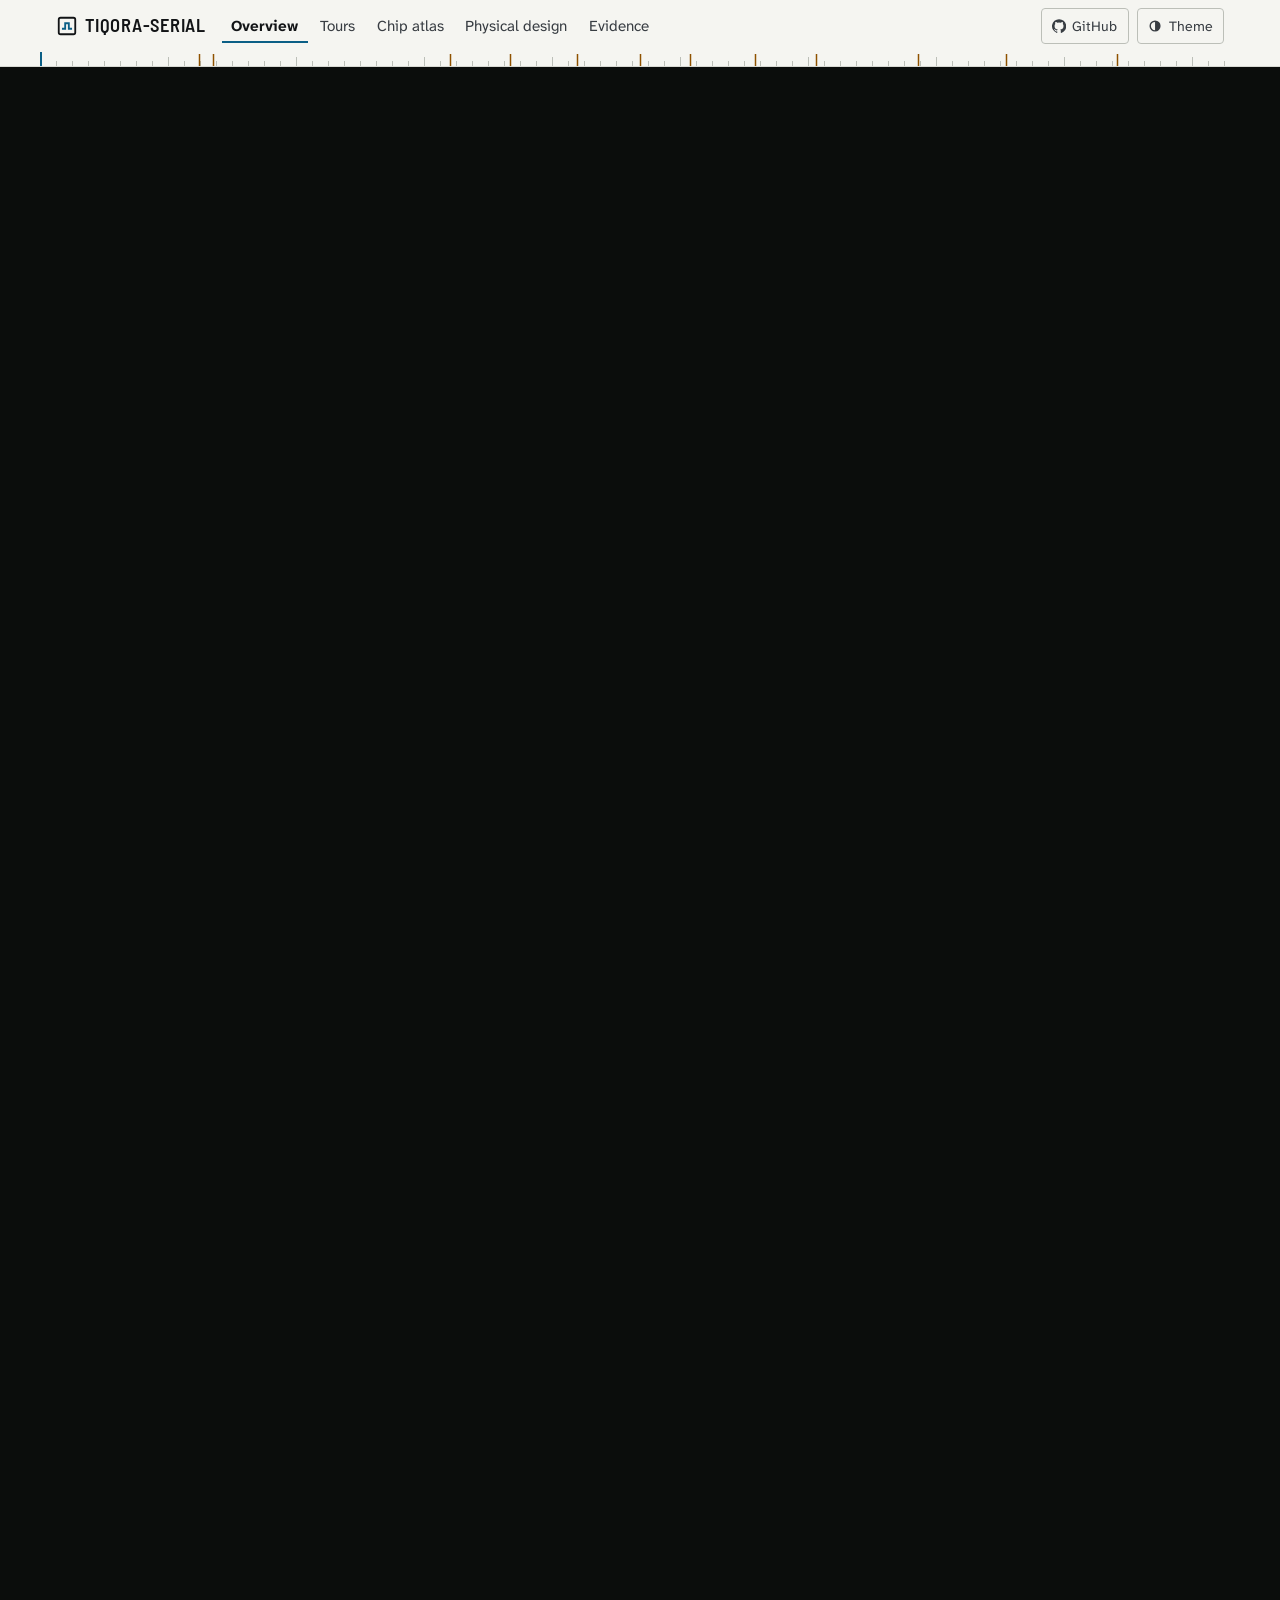
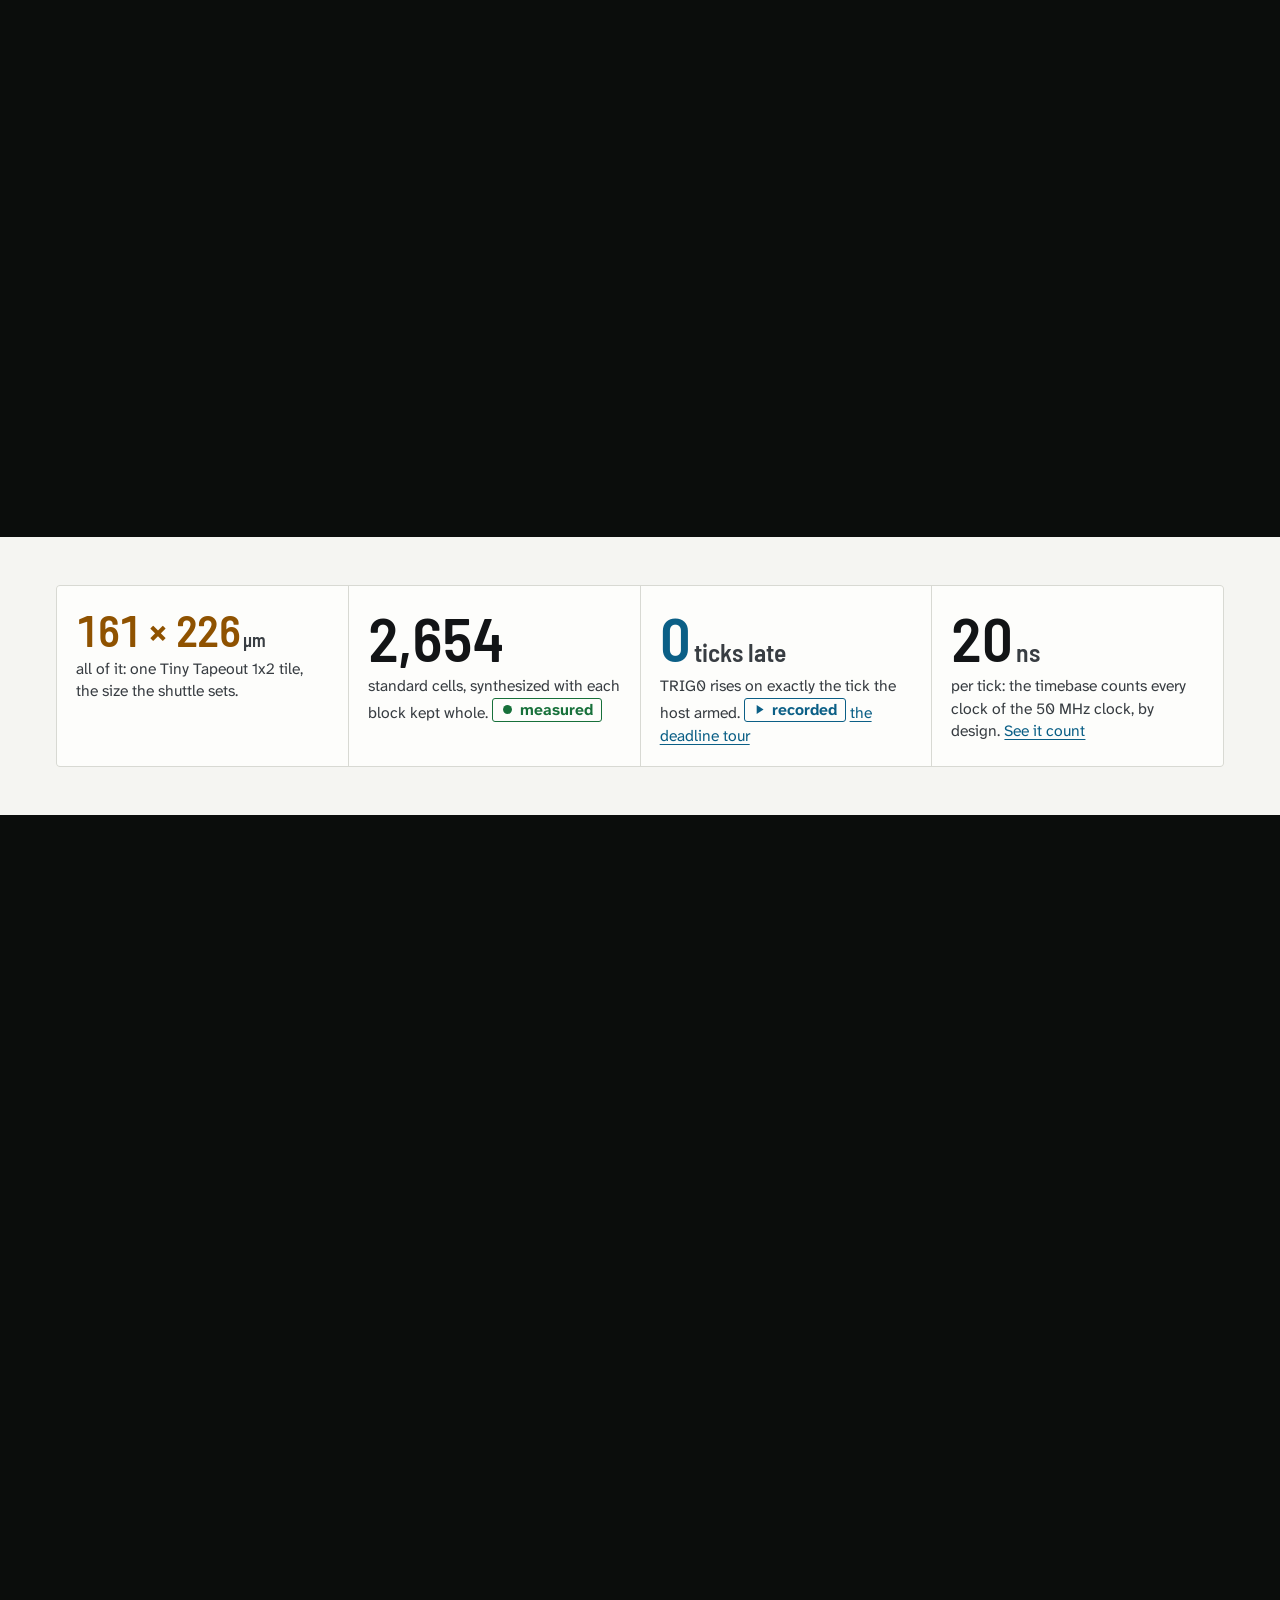
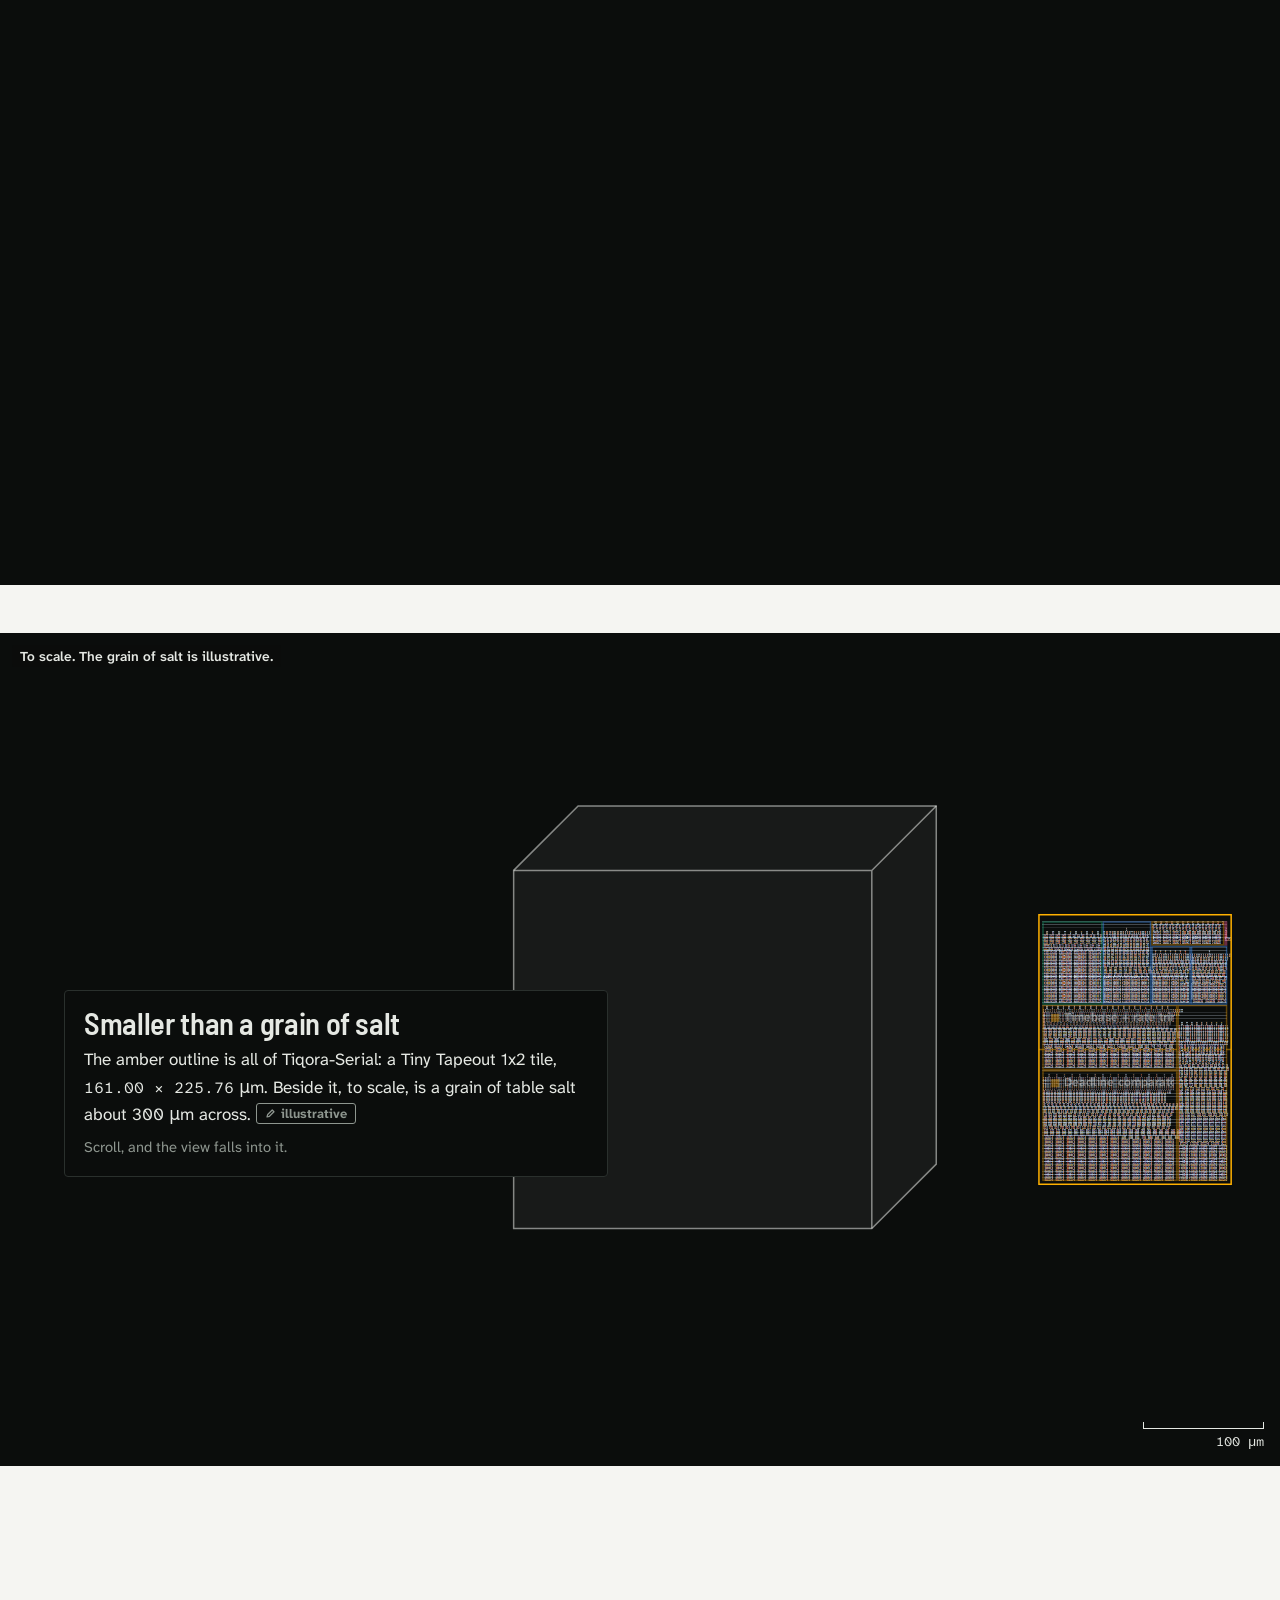
==== commit d4c99082: "Explain it at a glance: feature cards, a step table, an inspectable schematic README: a centred open" ====
--- a/docs/site/index.html
+++ b/docs/site/index.html
@@ -128,7 +128,7 @@
 h1, h2, h3 { line-height: 1.15; text-wrap: balance; }
 h1, h2 { font-family: var(--display); font-weight: 600; }
 h1 { font-size: clamp(2.4rem, 6vw, 4rem); line-height: 1.02; letter-spacing: -.008em; margin: 2.6rem 0 .9rem; max-width: 24ch; }
-h2 { font-size: clamp(1.6rem, 3vw, 2.15rem); letter-spacing: -.005em; margin: 3.4rem 0 .7rem; }
+h2 { font-size: clamp(1.7rem, 3.4vw, 2.5rem); letter-spacing: -.012em; line-height: 1.08; margin: 4rem 0 .8rem; }
 /* a page section opens with the same mark the cycle ruler gives it */
 main > h2::before, section > h2::before { content: ""; display: block; width: 28px; height: 2px; margin-bottom: .7rem; background: var(--trace); }
 h3 { font-size: 1.1rem; font-weight: 700; margin: 1.8rem 0 .4rem; }
@@ -147,6 +147,16 @@
 .ruler .sec { stroke: var(--trace); stroke-width: 1.5; }
 .ruler .now { position: absolute; top: 0; bottom: 0; width: 2px; left: 0; background: var(--cursor); transform: translateX(var(--x, 0px)); }
 .top { position: sticky; top: 0; z-index: 5; background: var(--bg); border-bottom: 1px solid var(--line); }
+/* the header is nearly opaque, with no blur behind it: a backdrop blur over these canvases and
+   drawings made every scrolled frame repaint the strip under the header, and in profiling it was
+   the largest single cost of scrolling. Solid for readers who asked for less transparency. */
+.top { background: color-mix(in srgb, var(--bg) 93%, transparent); }
+@media (prefers-reduced-transparency: reduce) { .top { background: var(--bg); -webkit-backdrop-filter: none; backdrop-filter: none; } }
+@media (prefers-contrast: more) {
+  :root { --line: var(--line-2); --muted: var(--ink-2); }
+  .top { background: var(--bg); -webkit-backdrop-filter: none; backdrop-filter: none; border-bottom-color: var(--ink); }
+  .btn.ghost, .src, .theme { border-color: var(--ink); }
+}
 .top .in { display: flex; gap: 1rem; align-items: center; max-width: 1200px; margin: 0 auto; padding: .5rem 16px; flex-wrap: wrap; }
 .brand { font-family: var(--display); font-weight: 600; letter-spacing: .04em; font-size: 1.15rem; color: var(--ink); text-decoration: none; display: flex; align-items: center; gap: .45rem; }
 .brand svg { width: 22px; height: 22px; }
@@ -534,9 +544,10 @@
 .chip3d { position: relative; transform-origin: 50% 40%; border-radius: 6px; overflow: hidden; box-shadow: 0 0 0 1px #2a302d, 0 40px 80px -20px rgba(0, 0, 0, .9);
   transform: rotateX(calc((1 - var(--p)) * 56deg)) rotateZ(calc((1 - var(--p)) * -20deg)) scale(calc(.82 + .18 * var(--p))); will-change: transform; }
 .chip3d canvas { display: block; width: 100%; height: auto; }
-.chip3d .sheen { position: absolute; inset: 0; pointer-events: none; mix-blend-mode: screen;
-  background: linear-gradient(105deg, transparent 30%, rgba(255, 255, 255, .16) 45%, rgba(154, 216, 247, .1) 52%, transparent 66%);
-  background-size: 260% 100%; background-position: calc(120% - var(--p) * 140%) 0; }
+.chip3d .sheen { position: absolute; top: 0; bottom: 0; left: 0; width: 260%; pointer-events: none;
+  background: linear-gradient(105deg, transparent 30%, rgba(255, 255, 255, .07) 45%, transparent 60%);
+  /* moved by transform, not background-position, so scrolling recomposites it instead of repainting it */
+  transform: translateX(calc(-46% + var(--p) * 54%)); will-change: transform; }
 .reveal-chip .shadow { position: absolute; left: 10%; right: 10%; bottom: -6%; height: 18%; border-radius: 50%; background: radial-gradient(closest-side, rgba(0, 0, 0, .75), transparent); filter: blur(6px); z-index: -1; }
 .reveal-cap { margin: 1.4rem auto 0; max-width: 46ch; text-align: center; font-size: .95rem; color: var(--screen-dim); }
 .reveal-cap .ev.illustrative { color: var(--screen-dim); }
@@ -557,8 +568,8 @@
 
 /* ------------------------------------------------------------ the routed layout (layout.js) */
 .chip3d canvas.glint { position: absolute; inset: 0; width: 100%; height: 100%; pointer-events: none; mix-blend-mode: screen; }
-.routed-hero .chip3d { box-shadow: 0 0 0 1px #2c3550, 0 0 60px -10px rgba(110, 120, 255, calc(.15 + .35 * var(--p))), 0 40px 90px -20px rgba(0, 0, 0, .95); }
-.routed-hero .chip3d .sheen { background: linear-gradient(105deg, transparent 30%, rgba(255, 255, 255, .10) 45%, rgba(160, 120, 255, .08) 52%, transparent 66%); background-size: 260% 100%; background-position: calc(120% - var(--p) * 140%) 0; }
+.routed-hero .chip3d { box-shadow: 0 0 0 1px #2c3550, 0 0 36px -12px rgba(110, 120, 255, .3); }
+.routed-hero .chip3d .sheen { background: linear-gradient(105deg, transparent 30%, rgba(255, 255, 255, .08) 45%, rgba(160, 120, 255, .06) 52%, transparent 62%); }
 .routed-x { --rx-ink: #dfe4f2; --rx-dim: #8d95ab; --rx-line: #283048; position: relative; margin: 1.2rem 0; background: #05070a; color: var(--rx-ink); border-radius: var(--radius); overflow: hidden;
   box-shadow: 0 0 0 1px var(--rx-line), 0 30px 70px -30px rgba(80, 90, 255, .35); }
 .routed-bar { display: flex; flex-wrap: wrap; gap: .5rem .9rem; align-items: center; padding: .7rem .8rem; border-bottom: 1px solid var(--rx-line); }
@@ -631,7 +642,17 @@
     .stat { animation: stat-in linear both; animation-timeline: view(); animation-range: entry 0% cover 30%; }
     .stat:nth-child(2) { animation-range: entry 6% cover 34%; } .stat:nth-child(3) { animation-range: entry 12% cover 38%; } .stat:nth-child(4) { animation-range: entry 18% cover 42%; }
     @keyframes stat-in { from { opacity: 0; transform: translateY(28px); } }
-  }
+    /* each section's heading and the schematic arrive as they scroll in; driven by your scrolling, never on a timer */
+    main section > h2, .schem-stage { animation: rise-in linear both; animation-timeline: view(); animation-range: entry 0% cover 22%; }
+    @keyframes rise-in { from { opacity: 0; transform: translateY(18px); } }
+  }
+  /* the schematic: a wire that turns on draws itself from source to sink; a register flashes as its clock edge lands */
+  .sc .w.on.flow { stroke-dasharray: 1; animation: sc-flow 420ms var(--ease-out) both; }
+  @keyframes sc-flow { from { stroke-dashoffset: 1; } to { stroke-dashoffset: 0; } }
+  .sc .part.tick .ff, .sc .part.tick .box { animation: sc-tick 620ms var(--ease-out); }
+  @keyframes sc-tick { from { stroke: var(--sch-hi); stroke-width: 3; } }
+  .sc .glow { transition: opacity 260ms ease; }
+  .schem-strip .cur { transition: x 300ms var(--ease-out); }
 }
 @media print {
   .routed-bar, .routed-hint { display: none; }
@@ -646,6 +667,145 @@
 .reel figcaption { margin-top: .45rem; display: flex; flex-wrap: wrap; gap: .3rem .7rem; align-items: baseline; }
 .reel-bar { display: flex; flex-wrap: wrap; gap: .4rem .9rem; align-items: center; }
 .reels[data-paused] svg, .reels[data-paused] svg * { animation-play-state: paused !important; }
+
+/* the deadline schematic (docs/tools/schematic.py, docs/site/lib/schematic.js). Paper in light mode, the
+   instrument's screen in dark; a 1 on a wire is the recorded trace's amber. */
+:root { --sch-bg: #fdfdfb; --sch-box: #f2f2ee; --sch-edge: #bcbfb8; --sch-ink: #121416; --sch-muted: #575d63;
+  --sch-off: #c4c7c0; --sch-hi: #d27300; --sch-bus: #0b7a5f; --sch-lane: #f1f1ec; --sch-cur: #0b5f86; }
+@media (prefers-color-scheme: dark) {
+  :root:not([data-theme="light"]) { --sch-bg: #0f1214; --sch-box: #161a1d; --sch-edge: #3a4247; --sch-ink: #e8ebe9; --sch-muted: #9aa3a7;
+    --sch-off: #3a4247; --sch-hi: #ffb000; --sch-bus: #3fc49b; --sch-lane: #12161a; --sch-cur: #7cc6ea; }
+}
+:root[data-theme="dark"] { --sch-bg: #0f1214; --sch-box: #161a1d; --sch-edge: #3a4247; --sch-ink: #e8ebe9; --sch-muted: #9aa3a7;
+  --sch-off: #3a4247; --sch-hi: #ffb000; --sch-bus: #3fc49b; --sch-lane: #12161a; --sch-cur: #7cc6ea; }
+.schem { margin: 1.4rem 0 0; background: var(--sch-bg); border: 1px solid var(--line); border-radius: 16px; padding: 10px 10px 1.1rem;
+  box-shadow: 0 1px 2px color-mix(in srgb, var(--ink) 6%, transparent), 0 18px 48px -24px color-mix(in srgb, var(--ink) 22%, transparent); }
+.schem-stage { border-radius: 12px; outline-offset: 3px; }
+.schem-stage svg, .schem-strip svg { display: block; width: 100%; height: auto; }
+.schem-bar { display: flex; flex-wrap: wrap; gap: .5rem; align-items: center; padding: .7rem .5rem .2rem; }
+.schem-bar[hidden] { display: none; }
+.schem-bar .btn { min-width: 44px; justify-content: center; }
+.schem-bar input[type=range] { flex: 1 1 220px; accent-color: var(--sch-hi); min-height: 44px; }
+.schem-bar output { font-size: .9rem; color: var(--ink-2); font-variant-numeric: tabular-nums; min-width: 22ch; }
+.schem-strip { padding: 0 .5rem; }
+.schem-cap { font-size: 1.05rem; line-height: 1.5; color: var(--ink); max-width: 72ch; min-height: 4.6em; margin: .6rem .5rem .4rem; }
+.schem figcaption { font-size: .92rem; color: var(--ink-2); margin: .2rem .5rem 0; max-width: 80ch; }
+.schem details { margin-top: .5rem; }
+.schem summary { cursor: pointer; font-weight: 700; }
+.schem-parts { columns: 2 18rem; margin: .4rem 0 0; padding-left: 1.1rem; }
+@media (max-width: 700px) {
+  .schem-stage { overflow-x: auto; overscroll-behavior-x: contain; } .schem-stage svg { width: 780px; max-width: none; }
+  .schem-cap { min-height: 7.5em; }
+}
+@media (prefers-contrast: more) { .schem { border-color: var(--ink); } }
+
+/* ------------------------------------------------------------ pace.js: drawings far off screen stop animating */
+[data-idle], [data-idle] * { animation-play-state: paused !important; }
+/* sections after the opening scenes are only laid out and painted when they come near the screen */
+main > section.cv { content-visibility: auto; contain-intrinsic-size: auto 1200px; }
+/* the scroll scenes too: off screen, their big composited layers (the tilted die and the planes) are dropped */
+main > section.reveal, main > section.layers { content-visibility: auto; contain-intrinsic-size: auto 2400px; }
+
+/* ------------------------------------------------------------ the overview as chapters: a centred head, then the piece */
+.chapter { text-align: center; margin: 8rem auto 2.4rem; max-width: 62rem; }
+.chapter .eyebrow { font: 600 .88rem var(--sans); letter-spacing: .12em; text-transform: uppercase; color: var(--trace); margin: 0 0 .8rem; max-width: none; }
+.chapter h2 { font-size: clamp(2.3rem, 5.8vw, 4.6rem); line-height: 1; letter-spacing: -.022em; margin: 0 auto 1rem; max-width: 21ch; }
+.chapter .lede { margin: 0 auto; max-width: 44ch; font-size: clamp(1.1rem, 1.7vw, 1.32rem); }
+.chapter + * { margin-top: 0; }
+section.sub { margin-top: 4.5rem; }
+section.sub > h2 { font-size: clamp(1.5rem, 2.6vw, 2rem); margin: 0 0 .6rem; }
+section.sub > h2::before { display: none; }
+.dark-band { background: var(--screen); color: var(--screen-ink); padding: 1px 16px 6rem; }
+.dark-band .chapter .lede { color: #b9c0b8; }
+.dark-band .chapter .eyebrow { color: #ffb000; }
+
+/* ------------------------------------------------------------ the routed die, taken apart (layout.js stack) */
+.layers { --e: 0; --ar: 2.25; }
+.stack-stage { position: relative; display: grid; grid-template-columns: minmax(0, 1.6fr) minmax(16rem, 1fr); gap: 2rem; align-items: center;
+  max-width: 1200px; margin: 0 auto; }
+.stack { position: relative; width: min(100%, 64vh * var(--ar)); justify-self: center; aspect-ratio: var(--ar); transform-style: preserve-3d;
+  transform: perspective(1800px) rotateX(calc(var(--e) * 56deg)) rotateZ(calc(var(--e) * -28deg)) scale(calc(1 - var(--e) * .14)); }
+.plane { position: absolute; inset: 0; transform: translateZ(calc(var(--e) * (var(--i) - var(--mid, 2)) * min(8vh, 66px))); transition: opacity 360ms var(--ease-out), filter 360ms var(--ease-out); }
+.plane canvas { display: block; width: 100%; height: 100%; border-radius: 3px; }
+.plane.metal { background: rgba(8, 12, 20, calc(var(--e) * .35)); box-shadow: 0 0 0 1px rgba(170, 190, 255, calc(var(--e) * .22)); border-radius: 3px; }
+.plane:not(.metal) { box-shadow: 0 0 0 1px #2c3550, 0 40px 80px -24px rgba(0, 0, 0, .9); border-radius: 3px; }
+.plane.dim { opacity: .14; }
+.stack-legend { list-style: none; margin: 0; padding: 0; display: grid; gap: .2rem; counter-reset: L; }
+.stack-legend li { padding: .7rem .9rem; border-radius: 10px; border: 1px solid transparent; color: var(--screen-dim); transition: color 300ms ease, background-color 300ms ease, border-color 300ms ease; cursor: default; }
+.stack-legend li b { display: block; font: 600 1.15rem var(--display); letter-spacing: .02em; color: var(--screen-ink); }
+.stack-legend li span { display: block; font-size: .92rem; line-height: 1.45; }
+.stack-legend li[data-on] { color: var(--screen-ink); background: rgba(255, 255, 255, .05); border-color: #2c3550; }
+.layers.live .stack-legend li { cursor: pointer; }
+.stack-cap { max-width: 70ch; margin: 2rem auto 0; text-align: center; font-size: .92rem; color: var(--screen-dim); }
+.stack-cap .ev.measured { color: #5bd28a; }
+/* without JavaScript there are no pictures: the legend is the section */
+.layers:not(.on) .stack { display: none; }
+.layers:not(.on) .stack-stage { grid-template-columns: minmax(0, 1fr); max-width: 44rem; }
+.layers:not(.on) .stack-legend li { color: var(--screen-ink); }
+/* live: the stage holds while you scroll through three screens of the section */
+.layers.live { height: 330vh; padding-bottom: 0; }
+.layers.live .layers-stick { position: sticky; top: var(--top-h, 67px); height: calc(100svh - var(--top-h, 67px)); display: grid; align-content: center; padding: 0 16px; overflow: hidden; }
+.layers.live .chapter { margin: 0 auto 1.4rem; }
+.layers.live .chapter h2 { font-size: clamp(2rem, 4.4vw, 3.4rem); }
+.layers.live .chapter .lede { font-size: 1.05rem; }
+.layers.live .stack-cap { margin-top: 1rem; }
+/* a tall tile (Tiqora-Serial's 1x2) is sized by the screen's height, so the opened stack still fits */
+.layers.live .stack { width: min(100%, calc((100svh - 22rem) * var(--ar))); }
+@media (max-width: 900px) {
+  .stack-stage { grid-template-columns: 1fr; gap: 1rem; }
+  .layers.live .stack-legend li:not([data-on]) { display: none; }
+  .layers.live .chapter .lede { display: none; }
+}
+@media (max-width: 700px) { .layers { --top-h: 0px; } }
+
+/* ------------------------------------------------------------ the tours, as cards */
+.tourgrid { list-style: none; padding: 0; margin: 2rem 0 0; display: grid; gap: 1rem; grid-template-columns: repeat(auto-fill, minmax(17rem, 1fr)); }
+.tourgrid li { position: relative; display: grid; gap: .35rem; align-content: start; padding: 1.2rem 1.2rem 1.1rem; border-radius: 16px; background: var(--surface); border: 1px solid var(--line);
+  transition: transform 220ms var(--ease-out), border-color 200ms ease, box-shadow 220ms var(--ease-out); }
+.tourgrid a { font: 600 1.2rem/1.2 var(--display); letter-spacing: .01em; color: var(--ink); text-decoration: none; }
+.tourgrid a::after { content: ""; position: absolute; inset: 0; border-radius: inherit; }
+.tourgrid p { margin: 0; color: var(--ink-2); font-size: .97rem; }
+.tourgrid .small { font-family: var(--mono); font-size: .8rem; }
+@media (hover: hover) and (pointer: fine) { .tourgrid li:hover { transform: translateY(-3px); border-color: var(--line-2); box-shadow: 0 18px 40px -26px color-mix(in srgb, var(--ink) 40%, transparent); } }
+.tourgrid li:focus-within { outline: 2px solid var(--focus); outline-offset: 2px; }
+.tourgrid a:focus-visible { outline: none; }
+.reels.feature { margin: 0 auto; max-width: 980px; }
+.reels.feature .reel { max-width: none; }
+.figure-pair { display: grid; gap: 1.2rem; grid-template-columns: repeat(auto-fit, minmax(min(100%, 30rem), 1fr)); margin-top: 1.6rem; }
+.figure-pair img { display: block; width: 100%; height: auto; border-radius: 12px; }
+.figure-pair figure { margin: 0; }
+.figure-pair figcaption { font-size: .9rem; color: var(--ink-2); margin-top: .4rem; }
+
+@media (prefers-reduced-motion: no-preference) {
+  @supports (animation-timeline: view()) {
+    .chapter { animation: rise-in linear both; animation-timeline: view(); animation-range: entry 0% cover 25%; }
+  }
+}
+@media (prefers-reduced-motion: reduce) {
+  .stack-legend li, .plane { transition: none; }
+}
+
+/* the schematic as a viewer: each part is a button; choosing one lights the wires that touch it, dims the rest,
+   and shows its RTL line beside the drawing (docs/site/lib/schematic.js) */
+.sc .part[tabindex] { cursor: pointer; outline: none; }
+.sc .part.sel :is(.box, .ff, .gate, .pad), .sc .part:focus-visible :is(.box, .ff, .gate, .pad) { stroke: var(--sch-cur); stroke-width: 2.6; }
+.sc .part:focus-visible :is(.box, .ff, .gate, .pad) { stroke-dasharray: 5 3; }
+.sc.inspecting .w:not(.lit), .sc.inspecting .dot { opacity: .28; }
+.sc.inspecting .glow:not(.lit) { opacity: 0 !important; }
+.sc.inspecting .w.lit:not(.on) { stroke: var(--sch-cur); }
+.sc.inspecting .part:not(.sel) { opacity: .62; }
+.schem-inspect { margin: .2rem .5rem .6rem; padding: .7rem .9rem; border: 1px solid var(--sch-edge); border-left: 3px solid var(--sch-cur);
+  border-radius: 10px; background: var(--sch-box); max-width: 72ch; }
+.schem-inspect[hidden] { display: none; }
+.schem-inspect p { margin: 0; }
+.schem-inspect .si-h { font-size: 1rem; }
+.schem-inspect .si-v { font-size: .9rem; color: var(--ink-2); margin-top: .35rem; }
+.schem-code { display: block; font: .84rem/1.45 var(--mono); color: var(--sch-ink); white-space: pre-wrap; overflow-wrap: anywhere; margin-top: .3rem; }
+.schem-parts li { break-inside: avoid; margin-bottom: .45rem; }
+.schem-parts .schem-code { color: var(--ink-2); }
+@media (prefers-reduced-motion: no-preference) {
+  .sc .w, .sc .dot, .sc .part { transition: opacity 180ms ease, stroke 180ms ease; }
+}
 </style>
 <script>try { const t = localStorage.getItem("tq-theme"); if (t) document.documentElement.dataset.theme = t; } catch (e) {}</script>
 </head>
@@ -673,7 +833,27 @@
   <p class=small>Every waveform here was recorded from the RTL in simulation, at the chip's real 434 clocks per serial bit. Every number carries how it was obtained: <span class=evset><span class="ev measured">measured</span> <span class="ev experimental">experimental</span> <span class="ev fail">failed</span> <span class="ev todo">not yet</span></span></p>
  </div>
   <div class=reveal-chip aria-hidden=true><div class=chip3d><i class=sheen></i></div><i class=shadow></i></div>
-  <p class=reveal-cap>The real layout: 3,115 cells where the placer put them and 20,980 wires where the router drew them, from a local LibreLane 3.0.14 run of this design. Only the colours are chosen. <a href="physical.html#routed-h">Explore it</a>.</p>
+  <p class=reveal-cap>The real layout: 3,109 cells where the placer put them and 21,094 wires where the router drew them, from a local LibreLane 3.0.14 run of this design. Only the colours are chosen. <a href="physical.html#routed-h">Explore it</a>.</p>
+ </div>
+</section>
+<section aria-labelledby=num-h>
+ <h2 id=num-h class=sr>In numbers</h2>
+ <div class=stats>
+  <div class=stat><b>161 × 226<small>µm</small></b><span>all of it: one Tiny Tapeout 1x2 tile, the size the shuttle sets.</span></div>
+  <div class=stat><b>2,654</b><span>standard cells, synthesized with each block kept whole. <span class="ev measured">measured</span></span></div>
+  <div class=stat><b>0<small>ticks late</small></b><span>TRIG0 rises on exactly the tick the host armed. <span class="ev recorded">recorded</span> <a href="tours.html#seq=deadline">the deadline tour</a></span></div>
+  <div class=stat><b>20<small>ns</small></b><span>per tick: the timebase counts every clock of the 50 MHz clock, by design. <a href="tours.html">See it count</a></span></div>
+ </div>
+</section>
+
+<section class="layers bleed dark-band" id=layers aria-labelledby=layers-h>
+ <div class=layers-stick>
+  <div class=chapter>
+   <p class=eyebrow>Inside the tile</p>
+   <h2 id=layers-h>Built up in layers</h2>
+   <p class=lede>Cells in the silicon, and four layers of metal above them, each running across the one below. Here is the routed chip, taken apart layer by layer.</p>
+  </div>
+  <div class=stack-stage><div class=stack aria-hidden=true><div class='plane' data-layer=cells style='--i:0'></div><div class='plane metal' data-layer=met1 style='--i:1'></div><div class='plane metal' data-layer=met2 style='--i:2'></div><div class='plane metal' data-layer=met3 style='--i:3'></div><div class='plane metal' data-layer=met4 style='--i:4'></div></div><ol class=stack-legend aria-label='The layers, from the silicon up'><li><b>Cells</b><span>3,109 placed cells in rows 2.72 µm tall: 2,010 logic, 458 flip-flops (green), 547 buffers and 94 clock-tree cells (amber). The transistors are here, in the silicon.</span></li><li><b>met1</b><span>12,359 wire segments, 28.0 mm of wire, 0.14 µm wide; 72% of them run across, so each layer crosses the one below.</span></li><li><b>met2</b><span>7,830 wire segments, 33.9 mm of wire, 0.14 µm wide; 86% of them run up and down, so each layer crosses the one below.</span></li><li><b>met3</b><span>758 wire segments, 7.1 mm of wire, 0.30 µm wide; 93% of them run across, so each layer crosses the one below.</span></li><li><b>met4</b><span>147 wire segments, 3.7 mm of wire, 0.30 µm wide; 96% of them run up and down, so each layer crosses the one below.</span></li></ol></div><p class=stack-cap><span class='ev measured'>measured</span> Counted from the routed layout of a local LibreLane 3.0.14 run (sky130A (open_pdks 1.0.471)): the shapes are the real ones; the colours and the spacing between the layers are chosen. On the chip the layers are less than a micrometre apart.</p>
  </div>
 </section>
 <section class="zoom bleed" id=zoom aria-labelledby=zoom-h>
@@ -711,36 +891,113 @@
   </div></div>
  </div>
 </section>
-<section aria-labelledby=num-h>
- <h2 id=num-h class=sr>In numbers</h2>
- <div class=stats>
-  <div class=stat><b>161 × 226<small>µm</small></b><span>all of it: one Tiny Tapeout 1x2 tile, the size the shuttle sets.</span></div>
-  <div class=stat><b>2,654</b><span>standard cells, synthesized with each block kept whole. <span class="ev measured">measured</span></span></div>
-  <div class=stat><b>0<small>ticks late</small></b><span>TRIG0 rises on exactly the tick the host armed. <span class="ev recorded">recorded</span> <a href="tours.html#seq=deadline">the deadline tour</a></span></div>
-  <div class=stat><b>20<small>ns</small></b><span>per tick: the timebase counts every clock of the 50 MHz clock, by design. <a href="tours.html">See it count</a></span></div>
+<section class=cv aria-labelledby=io-h>
+ <div class=chapter>
+  <p class=eyebrow>The system</p>
+  <h2 id=io-h>What goes in, and what comes out</h2>
+  <p class=lede>Commands come in from a host computer over a serial port. Pin edges come in to be timestamped. Pulses on the exact tick, flags and replies go out.</p>
  </div>
+ <figure class=hero-art aria-label="Data flow through Tiqora-Serial"><svg xmlns='http://www.w3.org/2000/svg' viewBox='0 0 1000 380' role='img' aria-labelledby='flow-t flow-d'><title id='flow-t'>Tiqora-Serial: what enters, what happens inside, what comes out</title><desc id='flow-d'>A host computer sends commands over serial into the receiver and the host port, which reads and writes the timing unit&#x27;s registers and answers through the transmitter. Pin edges enter the timing unit; triggers, queue status and TX leave on uo_out and uio.</desc><defs><marker id='ar' viewBox='0 0 10 10' refX='9' refY='5' markerWidth='7' markerHeight='7' orient='auto-start-reverse'><path class='fl-arrow' d='M0 0 L10 5 L0 10 z'/></marker></defs><g class='fl-g' style='--d:1'><rect class='fl-chip' x='235' y='40' width='520' height='320' rx='6'/><text class='fl-chiplbl' x='247' y='348'>tt_um_normansrule_tiqora_serial · tp_sync_soc · no processor</text></g><text class='fl-g fl-col' style='--d:0' x='20' y='26'>What enters</text><text class='fl-g fl-col' style='--d:1' x='255' y='26'>Inside the chip</text><text class='fl-g fl-col' style='--d:3' x='790' y='26'>What comes out</text><path class='fl-g fl-edge' style='--d:0.5' d='M210 98.0 C231.5 98.0 231.5 84.0 253 84.0' marker-end='url(#ar)'/><path class='fl-g fl-edge' style='--d:1.5' d='M360.0 108 L360.0 148' marker-end='url(#ar)'/><path class='fl-g fl-edge' style='--d:1.5' d='M465 181.0 C486.5 181.0 486.5 84.0 508 84.0' marker-end='url(#ar)'/><path class='fl-g fl-edge' style='--d:1.5' d='M465 181.0 C486.5 181.0 486.5 221.0 508 221.0' marker-end='url(#ar)'/><path class='fl-g fl-edge' style='--d:0.5' d='M210 261.0 C359.0 261.0 359.0 221.0 508 221.0' marker-end='url(#ar)'/><path class='fl-g fl-edge' style='--d:2.5' d='M735 221.0 C761.5 221.0 761.5 178.0 788 178.0' marker-end='url(#ar)'/><path class='fl-g fl-edge' style='--d:2.5' d='M735 84.0 C761.5 84.0 761.5 178.0 788 178.0' marker-end='url(#ar)'/><g class='fl-g' style='--d:0'><rect class='fl-ext' x='20' y='60' width='190' height='76' rx='5'/><text class='fl-title' x='30' y='79'>Host computer</text><text class='fl-sub' x='30' y='95'>USB serial, 115,200 baud,</text><text class='fl-sub' x='30' y='109'>through the demo board,</text><text class='fl-sub' x='30' y='123'>into ui_in[3]</text></g><g class='fl-g' style='--d:0'><rect class='fl-ext' x='20' y='230' width='190' height='62' rx='5'/><text class='fl-title' x='30' y='249'>ui_in, uio[0]</text><text class='fl-sub' x='30' y='265'>CAP0–CAP7: edges</text><text class='fl-sub' x='30' y='279'>to timestamp</text></g><g class='fl-g' style='--d:1'><rect class='fl-node cat-interface' x='255' y='60' width='210' height='48' rx='5'/><text class='fl-title' x='265' y='79'>Serial receiver</text><text class='fl-sub' x='265' y='95'>8N1, 434 clocks per bit</text></g><g class='fl-g' style='--d:1'><rect class='fl-node cat-control' x='255' y='150' width='210' height='62' rx='5'/><text class='fl-title' x='265' y='169'>Host port</text><text class='fl-sub' x='265' y='185'>decodes write, read, ping</text><text class='fl-sub' x='265' y='199'>one register access each</text></g><g class='fl-g' style='--d:2'><rect class='fl-node cat-interface' x='510' y='60' width='225' height='48' rx='5'/><text class='fl-title' x='520' y='79'>Serial transmitter</text><text class='fl-sub' x='520' y='95'>ACK, NAK, data bytes</text></g><g class='fl-g' style='--d:2'><rect class='fl-node cat-timing' x='510' y='190' width='225' height='62' rx='5'/><text class='fl-title' x='520' y='209'>Timing unit</text><text class='fl-sub' x='520' y='225'>timebase · capture · queue</text><text class='fl-sub' x='520' y='239'>· 3 deadline triggers</text></g><g class='fl-g' style='--d:3'><rect class='fl-ext' x='790' y='140' width='190' height='76' rx='5'/><text class='fl-title' x='800' y='159'>uo_out, uio</text><text class='fl-sub' x='800' y='175'>TRIG0–2 on the exact tick</text><text class='fl-sub' x='800' y='189'>EVT, EVTP, OVF, EVQ, EVCH</text><text class='fl-sub' x='800' y='203'>uo_out[4]: TX to the host</text></g><text class='fl-g fl-elbl in' style='--d:0.5' x='418.6' y='227.0' text-anchor='middle'>edges</text><text class='fl-g fl-elbl' style='--d:2.5' x='772.1' y='143.8' text-anchor='middle'>TX</text></svg></figure>
 </section>
 
-<section aria-labelledby=dl-h>
- <h2 id=dl-h>Fire a deadline</h2>
- <p>The host writes a tick number into a deadline register and goes back to whatever it was doing. When the timebase reaches that tick, the pin rises on exactly that clock, with no help from the host. Pick how far ahead to arm it.</p>
+<section class=cv aria-labelledby=dl-h>
+ <div class=chapter>
+  <p class=eyebrow>Time, to the tick</p>
+  <h2 id=dl-h>Fire a pin on the exact tick</h2>
+  <p class=lede>The host writes a tick number into a deadline register and goes back to whatever it was doing. When the timebase reaches that tick, the pin rises on exactly that clock, with no help from the host. Pick how far ahead to arm it.</p>
+ </div>
  <div class=deadline id=deadline><p class=small>The lab needs JavaScript. <a href="tours.html#seq=deadline">The recorded deadline tour</a> shows the same moment, cycle by cycle.</p></div>
 </section>
-<section aria-labelledby=board-h>
- <h2 id=board-h>On a Basys 3, simulated</h2>
- <p>The same RTL on a Digilent Basys 3, with the board's USB port as the host link. Press play, or drag through the session: a ping, two TIME reads, a CFG write, a BTNL press read back as an event, and a PULSE on TRIG0, with every byte in hex.</p>
+<section class="cv sub" aria-labelledby=sc-h>
+ <h2 id=sc-h>How the pin knows: the logic, lit by the recording</h2>
+ <p>This is the whole of one deadline channel. The host leaves one number behind, the deadline minus one. Every clock, a subtractor takes it away from the timebase; the moment the answer stops being negative, an AND gate with the <em>armed</em> flip-flop lets <em>fire</em> through, and a small counter holds the pin high for the pulse width: eight clocks, unless the host sets another. Firing one clock early is deliberate: the pin comes out of a register, so it changes on the next edge, which is exactly the deadline.</p>
+ <figure class=schem id=schem data-rtl='src/sync/sync_compare.sv'><div class=schem-stage tabindex=0 role=group aria-label='The deadline logic. Left and right arrows step one clock; space plays; Tab reaches each part.'><svg class="sc" viewBox='0 0 1120 560' role="img" aria-labelledby="sc-title" sc-desc xmlns='http://www.w3.org/2000/svg'><title id="sc-title">Deadline channel 0 of sync_compare, drawn as logic</title><desc id="sc-desc">The clock edge. The counter loads pw = 8 and armed clears. The counter is not zero, so TRIG0 on uo_out[0] goes high on this clock, when now = 111,242: the deadline exactly, 0 ticks late.</desc><style>
+.sc{font-family:var(--sans,system-ui,-apple-system,'Segoe UI',Helvetica,Arial,sans-serif)}
+.sc .bg{fill:var(--sch-bg,#0f1214)}
+.sc .box{fill:var(--sch-box,#161a1d);stroke:var(--sch-edge,#3a4247);stroke-width:1.5}
+.sc .ff{fill:var(--sch-box,#161a1d);stroke:var(--sch-ink,#e8ebe9);stroke-width:1.5}
+.sc .gate{fill:var(--sch-box,#161a1d);stroke:var(--sch-ink,#e8ebe9);stroke-width:1.6}
+.sc .t{fill:var(--sch-ink,#e8ebe9);font-size:13px;font-weight:600}
+.sc .m{fill:var(--sch-muted,#9aa3a7);font-size:11px}
+.sc .k{fill:var(--sch-muted,#9aa3a7);font-size:10.5px;letter-spacing:.06em;text-transform:uppercase}
+.sc .v{fill:var(--sch-bus,#3fc49b);font-family:var(--mono,ui-monospace,SFMono-Regular,Consolas,Menlo,monospace);font-size:12.5px}
+.sc .vb{fill:var(--sch-ink,#e8ebe9);font-family:var(--mono,ui-monospace,SFMono-Regular,Consolas,Menlo,monospace);font-size:20px;font-weight:600}
+.sc .vb.small{font-size:15px}
+.sc .w{fill:none;stroke:var(--sch-off,#3a4247);stroke-width:2;stroke-linejoin:round;stroke-linecap:round}
+.sc .w.bus{stroke:var(--sch-bus,#3fc49b);stroke-width:3.4;opacity:.55}
+.sc .w.bus.hot{opacity:1}
+.sc .w.on{stroke:var(--sch-hi,#ffb000);stroke-width:2.6}
+.sc .glow{fill:none;stroke:var(--sch-hi,#ffb000);stroke-width:8;opacity:.18;stroke-linecap:round;stroke-linejoin:round}
+.sc .dot{fill:var(--sch-off,#3a4247)}
+.sc .dot.on{fill:var(--sch-hi,#ffb000)}
+.sc .clk{fill:none;stroke:var(--sch-muted,#9aa3a7);stroke-width:1.3}
+.sc .pad{fill:var(--sch-box,#161a1d);stroke:var(--sch-hi,#ffb000);stroke-width:2}
+.sc .pad.on{fill:var(--sch-hi,#ffb000)}
+.sc .lane{fill:var(--sch-lane,#12161a)}
+.sc .rowl{fill:var(--sch-muted,#9aa3a7);font-size:11px}
+.sc .cur{fill:var(--sch-cur,#6ea8f0);opacity:.22}
+.sc .curl{stroke:var(--sch-cur,#6ea8f0);stroke-width:2}
+.sc .cap{fill:var(--sch-ink,#e8ebe9);font-size:13.5px}
+.sc .gapt{fill:var(--sch-muted,#9aa3a7);font-size:11px}
+</style><rect class="bg" width="1120" height="560" rx="14"/><text class="k" x="20" y="112">arm_time</text><text class="m" x="20" y="125">a CMP0 write over serial</text><text class="k" x="20" y="228">arm_we</text><text class="k" x="20" y="412">pulse_we · mask[0]</text><g class="part" data-part="now"><title>timebase · src/sync/sync_timebase.sv</title><rect class="box" x="20" y="26" width="186" height="68" rx="8"/><text class="k" x="34" y="46">timebase · now</text><text class="vb" x="34" y="80" data-v="now">111,242</text><text class="m" x="196" y="80" text-anchor="end">+1 each clock</text></g><g class="part" data-part="minus1"><title>arm_time - 1 · src/sync/sync_compare.sv line 37</title><rect class="box" x="148" y="132" width="62" height="36" rx="8"/><text class="t" x="179" y="155" text-anchor="middle">− 1</text></g><g class="part" data-part="mux_dm1"><title>load the deadline · src/sync/sync_compare.sv line 70</title><path class="gate" d='M250,136 L274,148.0 L274,184.0 L250,196 Z'/><text class="m" x="256" y="154">1</text><text class="m" x="256" y="186">0</text></g><g class="part" data-part="dm1"><title>deadline - 1 register · src/sync/sync_compare.sv line 38</title><rect class="ff" x="306" y="128" width="140" height="76" rx="6"/><path class="clk" d='M306,186 L316,193 L306,200'/><text class="k" x="318" y="146">deadline − 1</text><text class="vb" x="318" y="190" data-v="dm1">111,241</text></g><g class="part" data-part="sub"><title>the compare · src/sync/sync_compare.sv line 59</title><path class="gate" d='M566,48 L646,88 L646,152 L566,192 L566,140 L582,120 L566,100 Z'/><text class="t" x="614" y="127" text-anchor="middle" style='font-size:24px;font-weight:400'>−</text><text class="m" x="572" y="80">now</text><text class="m" x="572" y="170">d−1</text></g><g class="part" data-part="sub"><path class="gate" d='M684,108 L712,123 L684,138 Z'/><circle class="gate" cx="717" cy="123" r="4.5"/></g><text class="m" x="690" y="158">sign ≥ 0</text><text class="k" x="730" y="128">reached</text><g class="part" data-part="clear"><title>disarm when reached · src/sync/sync_compare.sv line 72</title><rect class="box" x="222" y="316" width="64" height="48" rx="8"/><text class="m" x="230" y="334">set</text><text class="m" x="230" y="354">clear</text></g><path class='w bus' d='M286,340 L306,340' style='opacity:.0'/><g class="part" data-part="armed"><title>armed flip-flop · src/sync/sync_compare.sv line 71</title><rect class="ff" x="306" y="310" width="140" height="60" rx="6"/><path class="clk" d='M306,352 L316,359 L306,366'/><text class="k" x="318" y="328">armed</text><text class="vb" x="318" y="358" data-v="armed">0</text></g><path class="w" d='M286,340 L306,340'/><g class="part" data-part="and"><title>armed and reached · src/sync/sync_compare.sv line 60</title><path class="gate" d='M802,200 H834.0 A30.0,30.0 0 0 1 834.0,260 H802 Z'/><text class="m" x="812" y="234">AND</text></g><g class="part" data-part="or"><title>or a direct pulse · src/sync/sync_compare.sv line 61</title><path class="gate" d='M914,244 Q950.3,244 980,274.0 Q950.3,304 914,304 Q932.48,274.0 914,244 Z'/><text class="m" x="932" y="278">OR</text></g><text class="k" x="1004" y="268">fire</text><g class="part" data-part="pw"><title>pulse width, 8 at reset · src/sync/sync_compare.sv line 86</title><rect class="box" x="636" y="452" width="88" height="36" rx="8"/><text class="m" x="646" y="474">pw</text><text class="v" x="714" y="475" text-anchor="end" data-v="pw">8</text></g><g class="part" data-part="cnt"><title>cnt − 1, stopping at 0 · src/sync/sync_compare.sv line 77</title><rect class="box" x="636" y="496" width="88" height="36" rx="8"/><text class="m" x="646" y="518">cnt−1</text><text class="v" x="714" y="519" text-anchor="end" data-v="cnt_m1">7</text></g><g class="part" data-part="mux_cnt"><title>load the pulse width · src/sync/sync_compare.sv line 76</title><path class="gate" d='M788,456 L812,470.4 L812,513.6 L788,528 Z'/><text class="m" x="794" y="474">1</text><text class="m" x="794" y="520">0</text></g><g class="part" data-part="cnt"><title>pulse counter · src/sync/sync_compare.sv line 77</title><rect class="ff" x="846" y="456" width="100" height="72" rx="6"/><path class="clk" d='M846,510 L856,517 L846,524'/><text class="k" x="858" y="474">pulse_cnt</text><text class="vb" x="858" y="514" data-v="pcnt">8</text></g><g class="part" data-part="nz"><title>trigger output · src/sync/sync_compare.sv line 81</title><rect class="box" x="972" y="474" width="60" height="36" rx="8"/><text class="t" x="1002" y="497" text-anchor="middle">≠ 0</text></g><g class="part" data-part="pin"><title>the pin: uo_out[0], TRIG0</title><rect class='pad on' x="1056" y="466" width="50" height="52" rx="6" data-b="pin"/><text class="k" x="1081" y="455" text-anchor="middle">TRIG0</text><text class="m" x="1081" y="536" text-anchor="middle">uo_out[0]</text></g><text class="m" x="304" y="294">every register: one clock, rising edge</text><path class='w bus hot' data-w="now" d='M206,76 L566,76'/><path class='w bus hot' data-w="arm_time" d='M20,150 L148,150'/><path class='w bus' data-w="arm_m1" d='M210,150 L250,150'/><path class='w bus' data-w="muxo" d='M274,166 L306,166'/><path class='w bus hot' data-w="dm1" d='M446,166 L566,166'/><path class='w bus' data-w="dm1fb" d='M500,166 L500,214 L236,214 L236,182 L250,182'/><path class='w bus hot' data-w="diff" d='M646,120 L684,120'/><path class='w bus' data-w="pw" d='M724,470 L788,470'/><path class='w bus' data-w="cnt_m1" d='M724,514 L788,514'/><path class='w bus hot' data-w="cnto" d='M812,492 L846,492'/><path class='w bus hot' data-w="cnt" d='M946,492 L972,492'/><path class='w bus' data-w="cntfb" d='M958,492 L958,540 L606,540 L606,514 L636,514'/><path class='glow' data-g="arm_we" d='M20,236 L262,236 L262,191' style='opacity:0'/><path class='w' data-w="arm_we" data-s='arm_we' pathLength="1" d='M20,236 L262,236 L262,191'/><path class='glow' data-g="arm_we_s" d='M190,236 L190,330 L222,330' style='opacity:0'/><path class='w' data-w="arm_we_s" data-s='arm_we' pathLength="1" d='M190,236 L190,330 L222,330'/><path class='glow' data-g="reached" d='M722,135 L770,135 L770,214 L802,214' style='opacity:0.18'/><path class='w on' data-w="reached" data-s='reached' pathLength="1" d='M722,135 L770,135 L770,214 L802,214'/><path class='glow' data-g="armed" d='M446,340 L770,340 L770,246 L802,246' style='opacity:0'/><path class='w' data-w="armed" data-s='armed' pathLength="1" d='M446,340 L770,340 L770,246 L802,246'/><path class='glow' data-g="clear" d='M864,230 L884,230 L884,392 L204,392 L204,350 L222,350' style='opacity:0'/><path class='w' data-w="clear" data-s='armed_reached' pathLength="1" d='M864,230 L884,230 L884,392 L204,392 L204,350 L222,350'/><path class='glow' data-g="andout" d='M864,230 L904,230 L904,258 L918,258' style='opacity:0'/><path class='w' data-w="andout" data-s='armed_reached' pathLength="1" d='M864,230 L904,230 L904,258 L918,258'/><path class='glow' data-g="pulse_we" d='M20,420 L896,420 L896,290 L918,290' style='opacity:0'/><path class='w' data-w="pulse_we" data-s='pulse_we' pathLength="1" d='M20,420 L896,420 L896,290 L918,290'/><path class='glow' data-g="fire" d='M978,274 L998,274 L998,440 L820,440 L820,459' style='opacity:0'/><path class='w' data-w="fire" data-s='fire' pathLength="1" d='M978,274 L998,274 L998,440 L820,440 L820,459'/><path class='glow' data-g="trig" d='M1032,492 L1056,492' style='opacity:0.18'/><path class='w on' data-w="trig" data-s='trig' pathLength="1" d='M1032,492 L1056,492'/><circle class='dot' cx="190" cy="236" r="4" data-s="arm_we"/><circle class='dot' cx="884" cy="230" r="4" data-s="armed_reached"/><circle class='dot' cx="500" cy="166" r="4"/><circle class='dot' cx="958" cy="492" r="4"/><text class="v" x="84" y="140" text-anchor="middle" data-v="arm_time"></text><text class="v" x="190" y="124" text-anchor="middle" data-v="arm_m1"></text><text class="v" x="652" y="100" text-anchor="start" data-v="diff">1</text></svg></div><div class=schem-bar hidden><button class=btn type=button data-play aria-pressed=false>Play</button><button class='btn ghost' type=button data-step=-1 aria-label='Previous clock'>&#8249;</button><button class='btn ghost' type=button data-step=1 aria-label='Next clock'>&#8250;</button><input type=range min=0 max=17 value=7 aria-label='Recorded clock'><output class=mono>cycle 111,238 · now 111,242</output></div><div class=schem-strip><svg class='sc strip' viewBox='0 0 1100 134' aria-hidden="true" xmlns='http://www.w3.org/2000/svg'><style>
+.sc{font-family:var(--sans,system-ui,-apple-system,'Segoe UI',Helvetica,Arial,sans-serif)}
+.sc .bg{fill:var(--sch-bg,#0f1214)}
+.sc .box{fill:var(--sch-box,#161a1d);stroke:var(--sch-edge,#3a4247);stroke-width:1.5}
+.sc .ff{fill:var(--sch-box,#161a1d);stroke:var(--sch-ink,#e8ebe9);stroke-width:1.5}
+.sc .gate{fill:var(--sch-box,#161a1d);stroke:var(--sch-ink,#e8ebe9);stroke-width:1.6}
+.sc .t{fill:var(--sch-ink,#e8ebe9);font-size:13px;font-weight:600}
+.sc .m{fill:var(--sch-muted,#9aa3a7);font-size:11px}
+.sc .k{fill:var(--sch-muted,#9aa3a7);font-size:10.5px;letter-spacing:.06em;text-transform:uppercase}
+.sc .v{fill:var(--sch-bus,#3fc49b);font-family:var(--mono,ui-monospace,SFMono-Regular,Consolas,Menlo,monospace);font-size:12.5px}
+.sc .vb{fill:var(--sch-ink,#e8ebe9);font-family:var(--mono,ui-monospace,SFMono-Regular,Consolas,Menlo,monospace);font-size:20px;font-weight:600}
+.sc .vb.small{font-size:15px}
+.sc .w{fill:none;stroke:var(--sch-off,#3a4247);stroke-width:2;stroke-linejoin:round;stroke-linecap:round}
+.sc .w.bus{stroke:var(--sch-bus,#3fc49b);stroke-width:3.4;opacity:.55}
+.sc .w.bus.hot{opacity:1}
+.sc .w.on{stroke:var(--sch-hi,#ffb000);stroke-width:2.6}
+.sc .glow{fill:none;stroke:var(--sch-hi,#ffb000);stroke-width:8;opacity:.18;stroke-linecap:round;stroke-linejoin:round}
+.sc .dot{fill:var(--sch-off,#3a4247)}
+.sc .dot.on{fill:var(--sch-hi,#ffb000)}
+.sc .clk{fill:none;stroke:var(--sch-muted,#9aa3a7);stroke-width:1.3}
+.sc .pad{fill:var(--sch-box,#161a1d);stroke:var(--sch-hi,#ffb000);stroke-width:2}
+.sc .pad.on{fill:var(--sch-hi,#ffb000)}
+.sc .lane{fill:var(--sch-lane,#12161a)}
+.sc .rowl{fill:var(--sch-muted,#9aa3a7);font-size:11px}
+.sc .cur{fill:var(--sch-cur,#6ea8f0);opacity:.22}
+.sc .curl{stroke:var(--sch-cur,#6ea8f0);stroke-width:2}
+.sc .cap{fill:var(--sch-ink,#e8ebe9);font-size:13.5px}
+.sc .gapt{fill:var(--sch-muted,#9aa3a7);font-size:11px}
+</style><rect class="lane" x="66" y="9" width="1028" height="16" rx="3"/><text class="rowl" x="58" y="22" text-anchor="end">arm_we</text><path class='w on' d='M70,12 L124.1,12 L124.1,22 L178.2,22'/><path class='w on' d='M224.2,22 L278.3,22 L278.3,22 L332.4,22 L332.4,22 L386.6,22 L386.6,22 L440.7,22 L440.7,22 L494.8,22 L494.8,22 L548.9,22 L548.9,22 L603.0,22 L603.0,22 L657.1,22 L657.1,22 L711.2,22 L711.2,22 L765.3,22 L765.3,22 L819.4,22 L819.4,22 L873.6,22 L873.6,22 L927.7,22 L927.7,22 L981.8,22 L981.8,22 L1035.9,22 L1035.9,22 L1090.0,22'/><rect class="lane" x="66" y="29" width="1028" height="16" rx="3"/><text class="rowl" x="58" y="42" text-anchor="end">armed</text><path class='w on' d='M70,42 L124.1,42 L124.1,32 L178.2,32'/><path class='w on' d='M224.2,32 L278.3,32 L278.3,32 L332.4,32 L332.4,32 L386.6,32 L386.6,32 L440.7,32 L440.7,32 L494.8,32 L494.8,42 L548.9,42 L548.9,42 L603.0,42 L603.0,42 L657.1,42 L657.1,42 L711.2,42 L711.2,42 L765.3,42 L765.3,42 L819.4,42 L819.4,42 L873.6,42 L873.6,42 L927.7,42 L927.7,42 L981.8,42 L981.8,42 L1035.9,42 L1035.9,42 L1090.0,42'/><rect class="lane" x="66" y="49" width="1028" height="16" rx="3"/><text class="rowl" x="58" y="62" text-anchor="end">reached</text><path class='w on' d='M70,52 L124.1,52 L124.1,62 L178.2,62'/><path class='w on' d='M224.2,62 L278.3,62 L278.3,62 L332.4,62 L332.4,62 L386.6,62 L386.6,62 L440.7,62 L440.7,52 L494.8,52 L494.8,52 L548.9,52 L548.9,52 L603.0,52 L603.0,52 L657.1,52 L657.1,52 L711.2,52 L711.2,52 L765.3,52 L765.3,52 L819.4,52 L819.4,52 L873.6,52 L873.6,52 L927.7,52 L927.7,52 L981.8,52 L981.8,52 L1035.9,52 L1035.9,52 L1090.0,52'/><rect class="lane" x="66" y="69" width="1028" height="16" rx="3"/><text class="rowl" x="58" y="82" text-anchor="end">fire</text><path class='w on' d='M70,82 L124.1,82 L124.1,82 L178.2,82'/><path class='w on' d='M224.2,82 L278.3,82 L278.3,82 L332.4,82 L332.4,82 L386.6,82 L386.6,82 L440.7,82 L440.7,72 L494.8,72 L494.8,82 L548.9,82 L548.9,82 L603.0,82 L603.0,82 L657.1,82 L657.1,82 L711.2,82 L711.2,82 L765.3,82 L765.3,82 L819.4,82 L819.4,82 L873.6,82 L873.6,82 L927.7,82 L927.7,82 L981.8,82 L981.8,82 L1035.9,82 L1035.9,82 L1090.0,82'/><rect class="lane" x="66" y="89" width="1028" height="16" rx="3"/><text class="rowl" x="58" y="102" text-anchor="end">TRIG0</text><path class='w on' d='M70,102 L124.1,102 L124.1,102 L178.2,102'/><path class='w on' d='M224.2,102 L278.3,102 L278.3,102 L332.4,102 L332.4,102 L386.6,102 L386.6,102 L440.7,102 L440.7,102 L494.8,102 L494.8,92 L548.9,92 L548.9,92 L603.0,92 L603.0,92 L657.1,92 L657.1,92 L711.2,92 L711.2,92 L765.3,92 L765.3,92 L819.4,92 L819.4,92 L873.6,92 L873.6,92 L927.7,92 L927.7,102 L981.8,102 L981.8,102 L1035.9,102 L1035.9,102 L1090.0,102'/><text class="gapt" x="201.2" y="58" text-anchor="middle">17,018</text><text class="gapt" x="201.2" y="74" text-anchor="middle">clocks</text><text class="gapt" x="97.1" y="124" text-anchor="middle">94,213</text><text class="gapt" x="151.2" y="124" text-anchor="middle"></text><text class="gapt" x="251.3" y="124" text-anchor="middle"></text><text class="gapt" x="305.4" y="124" text-anchor="middle">111,234</text><text class="gapt" x="359.5" y="124" text-anchor="middle"></text><text class="gapt" x="413.6" y="124" text-anchor="middle"></text><text class="gapt" x="467.7" y="124" text-anchor="middle">111,237</text><text class="gapt" x="521.8" y="124" text-anchor="middle">111,238</text><text class="gapt" x="575.9" y="124" text-anchor="middle"></text><text class="gapt" x="630.1" y="124" text-anchor="middle">111,240</text><text class="gapt" x="684.2" y="124" text-anchor="middle"></text><text class="gapt" x="738.3" y="124" text-anchor="middle"></text><text class="gapt" x="792.4" y="124" text-anchor="middle">111,243</text><text class="gapt" x="846.5" y="124" text-anchor="middle"></text><text class="gapt" x="900.6" y="124" text-anchor="middle"></text><text class="gapt" x="954.7" y="124" text-anchor="middle">111,246</text><text class="gapt" x="1008.8" y="124" text-anchor="middle"></text><text class="gapt" x="1062.9" y="124" text-anchor="middle"></text><g class="cursor" data-xs='[70, 124.1, 224.2, 278.3, 332.4, 386.6, 440.7, 494.8, 548.9, 603.0, 657.1, 711.2, 765.3, 819.4, 873.6, 927.7, 981.8, 1035.9]' data-cw='54.11'><rect class="cur" x="494.8" y="4" width="54.1" height="126"/></g></svg></div><p class=schem-cap aria-live=polite>The clock edge. The counter loads pw = 8 and armed clears. The counter is not zero, so TRIG0 on uo_out[0] goes high on this clock, when now = 111,242: the deadline exactly, 0 ticks late.</p><div class=schem-inspect hidden aria-live=polite></div><figcaption><span class='ev recorded'>recorded</span> Every 0 and 1 on a wire, and every value in a register, was read inside <code>sync_compare</code> by <code>test/tb_tour.sv</code> during <code>make -C test tour</code>; <code>docs/tools/schematic.py</code> checks each of the 18 clocks against the RTL's equations, rewritten in Python, before drawing them. Two values are arithmetic on recorded ones: the subtractor's output and <code>cnt−1</code>. The gates are drawn from the RTL, not from the synthesized netlist, which builds the same logic out of sky130 cells.<details><summary>Each part, in <code>src/sync/sync_compare.sv</code></summary><ul class=schem-parts><li data-part=minus1><a href='https://github.com/Normansrule/tinytapeout-tiqora/blob/main/src/sync/sync_compare.sv#L37'>arm_time - 1</a> <span class=small>line 37</span><code class=schem-code>assign arm_time_m1 = arm_time - 32&#x27;d1;</code></li><li data-part=dm1><a href='https://github.com/Normansrule/tinytapeout-tiqora/blob/main/src/sync/sync_compare.sv#L38'>deadline - 1 register</a> <span class=small>line 38</span><code class=schem-code>(* mem2reg *) logic [31:0]    deadline_m1</code></li><li data-part=sub><a href='https://github.com/Normansrule/tinytapeout-tiqora/blob/main/src/sync/sync_compare.sv#L59'>the compare</a> <span class=small>line 59</span><code class=schem-code>assign reached = ($signed(now - deadline_m1[i]) &gt;= 0);</code></li><li data-part=and><a href='https://github.com/Normansrule/tinytapeout-tiqora/blob/main/src/sync/sync_compare.sv#L60'>armed and reached</a> <span class=small>line 60</span><code class=schem-code>assign fire    = (armed[i] &amp;&amp; reached) ||</code></li><li data-part=or><a href='https://github.com/Normansrule/tinytapeout-tiqora/blob/main/src/sync/sync_compare.sv#L61'>or a direct pulse</a> <span class=small>line 61</span><code class=schem-code>(pulse_we &amp;&amp; pulse_mask[i]);</code></li><li data-part=mux_dm1><a href='https://github.com/Normansrule/tinytapeout-tiqora/blob/main/src/sync/sync_compare.sv#L70'>load the deadline</a> <span class=small>line 70</span><code class=schem-code>deadline_m1[i] &lt;= arm_time_m1;</code></li><li data-part=armed><a href='https://github.com/Normansrule/tinytapeout-tiqora/blob/main/src/sync/sync_compare.sv#L71'>armed flip-flop</a> <span class=small>line 71</span><code class=schem-code>armed[i]    &lt;= 1&#x27;b1;</code></li><li data-part=clear><a href='https://github.com/Normansrule/tinytapeout-tiqora/blob/main/src/sync/sync_compare.sv#L72'>disarm when reached</a> <span class=small>line 72</span><code class=schem-code>end else if (armed[i] &amp;&amp; reached) begin</code></li><li data-part=mux_cnt><a href='https://github.com/Normansrule/tinytapeout-tiqora/blob/main/src/sync/sync_compare.sv#L76'>load the pulse width</a> <span class=small>line 76</span><code class=schem-code>if (fire)                        pulse_cnt[i] &lt;= pw;</code></li><li data-part=cnt><a href='https://github.com/Normansrule/tinytapeout-tiqora/blob/main/src/sync/sync_compare.sv#L77'>pulse counter</a> <span class=small>line 77</span><code class=schem-code>else if (pulse_cnt[i] != &#x27;0)     pulse_cnt[i] &lt;= pulse_cnt[i] - 1&#x27;b1;</code></li><li data-part=nz><a href='https://github.com/Normansrule/tinytapeout-tiqora/blob/main/src/sync/sync_compare.sv#L81'>trigger output</a> <span class=small>line 81</span><code class=schem-code>assign trig[i] = (pulse_cnt[i] != &#x27;0);</code></li><li data-part=pw><a href='https://github.com/Normansrule/tinytapeout-tiqora/blob/main/src/sync/sync_compare.sv#L86'>pulse width, 8 at reset</a> <span class=small>line 86</span><code class=schem-code>if (rst)        pw &lt;= &#123;&#123;(PWW-4)&#123;1&#x27;b0&#125;&#125;, 4&#x27;d8&#125;;</code></li></ul></details></figcaption></figure>
+</section>
+<section class=cv aria-labelledby=board-h>
+ <div class=chapter>
+  <p class=eyebrow>Run it</p>
+  <h2 id=board-h>On a Basys 3, simulated</h2>
+  <p class=lede>The same RTL on a Digilent Basys 3, with the board's USB port as the host link. Press play, or drag through the session: a ping, two TIME reads, a CFG write, a BTNL press read back as an event, and a PULSE on TRIG0, with every byte in hex.</p>
+ </div>
  <div class=board-live><div class=scroll id=board tabindex=0 role=region aria-label="The simulated board; scrolls sideways on narrow screens">
   <img src="[data-uri]" width=880 height=560 alt="The simulated Basys 3 at the end of the PC session: the terminal lists the bytes each way" style="display:block;max-width:100%;height:auto">
  </div></div>
  <p class=board-cap><span class="ev recorded">recorded</span> <span class="ev illustrative">simulated board, not a real one</span> <code>make -C fpga/basys3 record</code> runs the whole board design in Icarus Verilog at the real 115,200 baud and <code>fpga/basys3/rec_basys3.sv</code> writes down the LEDs, display, buttons and serial bytes; this board is drawn from that file, cycle by cycle. Nothing has run on a real Basys 3 yet.</p>
 </section>
-<section aria-labelledby=io-h>
- <h2 id=io-h>What goes in and what comes out</h2>
- <figure class=hero-art aria-label="Data flow through Tiqora-Serial"><svg xmlns='http://www.w3.org/2000/svg' viewBox='0 0 1000 380' role='img' aria-labelledby='flow-t flow-d'><title id='flow-t'>Tiqora-Serial: what enters, what happens inside, what comes out</title><desc id='flow-d'>A host computer sends commands over serial into the receiver and the host port, which reads and writes the timing unit&#x27;s registers and answers through the transmitter. Pin edges enter the timing unit; triggers, queue status and TX leave on uo_out and uio.</desc><defs><marker id='ar' viewBox='0 0 10 10' refX='9' refY='5' markerWidth='7' markerHeight='7' orient='auto-start-reverse'><path class='fl-arrow' d='M0 0 L10 5 L0 10 z'/></marker></defs><g class='fl-g' style='--d:1'><rect class='fl-chip' x='235' y='40' width='520' height='320' rx='6'/><text class='fl-chiplbl' x='247' y='348'>tt_um_normansrule_tiqora_serial · tp_sync_soc · no processor</text></g><text class='fl-g fl-col' style='--d:0' x='20' y='26'>What enters</text><text class='fl-g fl-col' style='--d:1' x='255' y='26'>Inside the chip</text><text class='fl-g fl-col' style='--d:3' x='790' y='26'>What comes out</text><path class='fl-g fl-edge' style='--d:0.5' d='M210 98.0 C231.5 98.0 231.5 84.0 253 84.0' marker-end='url(#ar)'/><path class='fl-g fl-edge' style='--d:1.5' d='M360.0 108 L360.0 148' marker-end='url(#ar)'/><path class='fl-g fl-edge' style='--d:1.5' d='M465 181.0 C486.5 181.0 486.5 84.0 508 84.0' marker-end='url(#ar)'/><path class='fl-g fl-edge' style='--d:1.5' d='M465 181.0 C486.5 181.0 486.5 221.0 508 221.0' marker-end='url(#ar)'/><path class='fl-g fl-edge' style='--d:0.5' d='M210 261.0 C359.0 261.0 359.0 221.0 508 221.0' marker-end='url(#ar)'/><path class='fl-g fl-edge' style='--d:2.5' d='M735 221.0 C761.5 221.0 761.5 178.0 788 178.0' marker-end='url(#ar)'/><path class='fl-g fl-edge' style='--d:2.5' d='M735 84.0 C761.5 84.0 761.5 178.0 788 178.0' marker-end='url(#ar)'/><g class='fl-g' style='--d:0'><rect class='fl-ext' x='20' y='60' width='190' height='76' rx='5'/><text class='fl-title' x='30' y='79'>Host computer</text><text class='fl-sub' x='30' y='95'>USB serial, 115,200 baud,</text><text class='fl-sub' x='30' y='109'>through the demo board,</text><text class='fl-sub' x='30' y='123'>into ui_in[3]</text></g><g class='fl-g' style='--d:0'><rect class='fl-ext' x='20' y='230' width='190' height='62' rx='5'/><text class='fl-title' x='30' y='249'>ui_in, uio[0]</text><text class='fl-sub' x='30' y='265'>CAP0–CAP7: edges</text><text class='fl-sub' x='30' y='279'>to timestamp</text></g><g class='fl-g' style='--d:1'><rect class='fl-node cat-interface' x='255' y='60' width='210' height='48' rx='5'/><text class='fl-title' x='265' y='79'>Serial receiver</text><text class='fl-sub' x='265' y='95'>8N1, 434 clocks per bit</text></g><g class='fl-g' style='--d:1'><rect class='fl-node cat-control' x='255' y='150' width='210' height='62' rx='5'/><text class='fl-title' x='265' y='169'>Host port</text><text class='fl-sub' x='265' y='185'>decodes write, read, ping</text><text class='fl-sub' x='265' y='199'>one register access each</text></g><g class='fl-g' style='--d:2'><rect class='fl-node cat-interface' x='510' y='60' width='225' height='48' rx='5'/><text class='fl-title' x='520' y='79'>Serial transmitter</text><text class='fl-sub' x='520' y='95'>ACK, NAK, data bytes</text></g><g class='fl-g' style='--d:2'><rect class='fl-node cat-timing' x='510' y='190' width='225' height='62' rx='5'/><text class='fl-title' x='520' y='209'>Timing unit</text><text class='fl-sub' x='520' y='225'>timebase · capture · queue</text><text class='fl-sub' x='520' y='239'>· 3 deadline triggers</text></g><g class='fl-g' style='--d:3'><rect class='fl-ext' x='790' y='140' width='190' height='76' rx='5'/><text class='fl-title' x='800' y='159'>uo_out, uio</text><text class='fl-sub' x='800' y='175'>TRIG0–2 on the exact tick</text><text class='fl-sub' x='800' y='189'>EVT, EVTP, OVF, EVQ, EVCH</text><text class='fl-sub' x='800' y='203'>uo_out[4]: TX to the host</text></g><text class='fl-g fl-elbl in' style='--d:0.5' x='418.6' y='227.0' text-anchor='middle'>edges</text><text class='fl-g fl-elbl' style='--d:2.5' x='772.1' y='143.8' text-anchor='middle'>TX</text></svg></figure>
+<section class=cv aria-labelledby=reels-h>
+ <div class=chapter>
+  <p class=eyebrow>Recorded, not drawn</p>
+  <h2 id=reels-h>Watch it run</h2>
+  <p class=lede>The whole session, replayed from the simulation: a cursor sweeps the recording from caption to caption. Each tour below steps through one moment of it, clock by clock.</p>
+ </div>
+ <p class=reel-bar><button class='btn ghost' type=button id=reel-pause aria-pressed=false>Pause the animations</button> <span class=small>With reduced motion turned on in your system, each one is a still of the whole recording.</span></p><div class='reels feature' id=reels><figure class=reel><svg xmlns='http://www.w3.org/2000/svg' viewBox='0 0 880 388' width='880' height='388' role='img' aria-labelledby='m-overview-t m-overview-d' font-family='system-ui,-apple-system,Segoe UI,Helvetica,Arial,sans-serif'><title id='m-overview-t'>The whole serial session</title><desc id='m-overview-d'>Every byte the host and the chip exchanged in the tour, each command decoded and checked against a model of the protocol. Recorded from an RTL simulation, not computed in the browser. Made by docs/tools/motion.py from docs/site/data/traces/overview.json.</desc><style>@keyframes m-overview-sweep{0.00%{transform:translateX(0.0px);animation-timing-function:ease-in-out}1.56%{transform:translateX(3.1px)}7.33%{transform:translateX(3.1px);animation-timing-function:ease-in-out}8.89%{transform:translateX(41.4px)}14.67%{transform:translateX(41.4px);animation-timing-function:ease-in-out}16.22%{transform:translateX(133.1px)}22.00%{transform:translateX(133.1px);animation-timing-function:ease-in-out}23.56%{transform:translateX(211.0px)}29.33%{transform:translateX(211.0px);animation-timing-function:ease-in-out}30.89%{transform:translateX(341.3px)}36.67%{transform:translateX(341.3px);animation-timing-function:ease-in-out}38.22%{transform:translateX(341.4px)}44.00%{transform:translateX(341.4px);animation-timing-function:ease-in-out}45.56%{transform:translateX(341.4px)}51.33%{transform:translateX(341.4px);animation-timing-function:ease-in-out}52.89%{transform:translateX(419.3px)}58.67%{transform:translateX(419.3px);animation-timing-function:ease-in-out}60.22%{transform:translateX(445.0px)}66.00%{transform:translateX(445.0px);animation-timing-function:ease-in-out}67.56%{transform:translateX(603.4px)}73.33%{transform:translateX(603.4px);animation-timing-function:ease-in-out}74.89%{transform:translateX(603.5px)}80.67%{transform:translateX(603.5px);animation-timing-function:ease-in-out}82.22%{transform:translateX(641.8px)}88.00%{transform:translateX(641.8px);animation-timing-function:ease-in-out}91.11%{transform:translateX(716.0px)}99.6%{transform:translateX(716.0px)}100%{transform:translateX(0)}}@media (prefers-reduced-motion:no-preference){.m-overview-sum{visibility:hidden}.m-overview-cap,.m-overview-cur,.m-overview-curtain{visibility:visible}.m-overview-cap{opacity:0}.m-overview-curtain,.m-overview-cur{animation:m-overview-sweep 45.00s infinite}@keyframes m-overview-c0{0%,1.56%{opacity:0}1.89%,8.78%{opacity:1}8.89%,100%{opacity:0}}.m-overview-c0{animation:m-overview-c0 45.00s infinite}@keyframes m-overview-c1{0%,8.89%{opacity:0}9.22%,16.11%{opacity:1}16.22%,100%{opacity:0}}.m-overview-c1{animation:m-overview-c1 45.00s infinite}@keyframes m-overview-c2{0%,16.22%{opacity:0}16.56%,23.44%{opacity:1}23.56%,100%{opacity:0}}.m-overview-c2{animation:m-overview-c2 45.00s infinite}@keyframes m-overview-c3{0%,23.56%{opacity:0}23.89%,30.78%{opacity:1}30.89%,100%{opacity:0}}.m-overview-c3{animation:m-overview-c3 45.00s infinite}@keyframes m-overview-c4{0%,30.89%{opacity:0}31.22%,38.11%{opacity:1}38.22%,100%{opacity:0}}.m-overview-c4{animation:m-overview-c4 45.00s infinite}@keyframes m-overview-c5{0%,38.22%{opacity:0}38.56%,45.44%{opacity:1}45.56%,100%{opacity:0}}.m-overview-c5{animation:m-overview-c5 45.00s infinite}@keyframes m-overview-c6{0%,45.56%{opacity:0}45.89%,52.78%{opacity:1}52.89%,100%{opacity:0}}.m-overview-c6{animation:m-overview-c6 45.00s infinite}@keyframes m-overview-c7{0%,52.89%{opacity:0}53.22%,60.11%{opacity:1}60.22%,100%{opacity:0}}.m-overview-c7{animation:m-overview-c7 45.00s infinite}@keyframes m-overview-c8{0%,60.22%{opacity:0}60.56%,67.44%{opacity:1}67.56%,100%{opacity:0}}.m-overview-c8{animation:m-overview-c8 45.00s infinite}@keyframes m-overview-c9{0%,67.56%{opacity:0}67.89%,74.78%{opacity:1}74.89%,100%{opacity:0}}.m-overview-c9{animation:m-overview-c9 45.00s infinite}@keyframes m-overview-c10{0%,74.89%{opacity:0}75.22%,82.11%{opacity:1}82.22%,100%{opacity:0}}.m-overview-c10{animation:m-overview-c10 45.00s infinite}@keyframes m-overview-c11{0%,82.22%{opacity:0}82.56%,99.89%{opacity:1}100.00%,100%{opacity:0}}.m-overview-c11{animation:m-overview-c11 45.00s infinite}}</style><rect width='880' height='388' rx='12' fill='#0f1214'/><text x='16' y='26' fill='#e8ebe9' font-size='16' font-weight='700'>The whole serial session</text><text x='16' y='46' fill='#9aa3a7' font-size='12'>cycles -4 to 235432 · 4.71 ms at 50 MHz</text><rect x='672.4' y='12' width='193.6' height='20' rx='10' fill='none' stroke='#6ea8f0'/><text x='769.2' y='26' text-anchor='middle' fill='#6ea8f0' font-size='11'>Recorded from RTL simulation</text><line x1='150' y1='90' x2='866' y2='90' stroke='#2c3337' stroke-width='.5'/><text x='16' y='82' fill='#9aa3a7' font-size='12'>rst_n</text><path d='M150 71H750.4L750.4 71H866' fill='none' stroke='#6ea8f0' stroke-width='2'/><line x1='150' y1='114' x2='866' y2='114' stroke='#2c3337' stroke-width='.5'/><text x='16' y='106' fill='#9aa3a7' font-size='12'>RX (ui_in[3])</text><path d='M150 95H150.06L150.06 109H151.38L151.38 95H154.02L154.02 109H161.94L161.94 95H188.36L188.36 109H189.68L189.68 95H191L191 109H200.24L200.24 95H201.56L201.56 109H202.88L202.88 95H205.52L205.52 109H213.44L213.44 95H214.76L214.76 109H216.08L216.08 95H217.39L217.39 109H226.63L226.63 95H227.95L227.95 109H239.83L239.83 95H241.15L241.15 109H253.03L253.03 95H254.35L254.35 109H266.23L266.23 95H280.09L280.09 109H282.73L282.73 95H284.05L284.05 109H291.97L291.97 95H293.29L293.29 109H305.17L305.17 95H357.99L357.99 109H359.31L359.31 95H360.63L360.63 109H369.87L369.87 95H371.19L371.19 109H375.15L375.15 95H376.47L376.47 109H383.06L383.06 95H384.38L384.38 109H387.02L387.02 95H388.34L388.34 109H389.66L389.66 95H390.98L390.98 109H394.94L394.94 95H397.58L397.58 109H400.22L400.22 95H401.54L401.54 109H404.18L404.18 95H406.82L406.82 109H408.14L408.14 95H410.78L410.78 109H412.1L412.1 95H413.42L413.42 109H422.66L422.66 95H423.98L423.98 109H435.86L435.86 95H488.39L488.39 109H491.03L491.03 95H492.35L492.35 109H500.27L500.27 95H501.59L501.59 109H502.91L502.91 95H504.23L504.23 109H513.47L513.47 95H566.29L566.29 109H568.93L568.93 95H576.85L576.85 109H578.17L578.17 95H592.03L592.03 109H593.35L593.35 95H594.67L594.67 109H603.9L603.9 95H605.22L605.22 109H606.54L606.54 95H610.5L610.5 109H617.1L617.1 95H618.42L618.42 109H626.34L626.34 95H627.66L627.66 109H630.3L630.3 95H684.41L684.41 109H685.73L685.73 95H688.37L688.37 109H696.29L696.29 95H750.46L750.46 109H751.78L751.78 95H754.42L754.42 109H762.34L762.34 95H788.76L788.76 109H791.4L791.4 95H792.72L792.72 109H800.64L800.64 95H801.96L801.96 109H804.6L804.6 95H805.92L805.92 109H813.84L813.84 95H866' fill='none' stroke='#6ea8f0' stroke-width='2'/><line x1='150' y1='138' x2='866' y2='138' stroke='#2c3337' stroke-width='.5'/><text x='16' y='130' fill='#9aa3a7' font-size='12'>TX (uo_out[4])</text><path d='M150 119H162.61L162.61 133H165.25L165.25 119H166.57L166.57 133H167.89L167.89 119H170.53L170.53 133H171.85L171.85 119H173.17L173.17 133H174.49L174.49 119H175.82L175.82 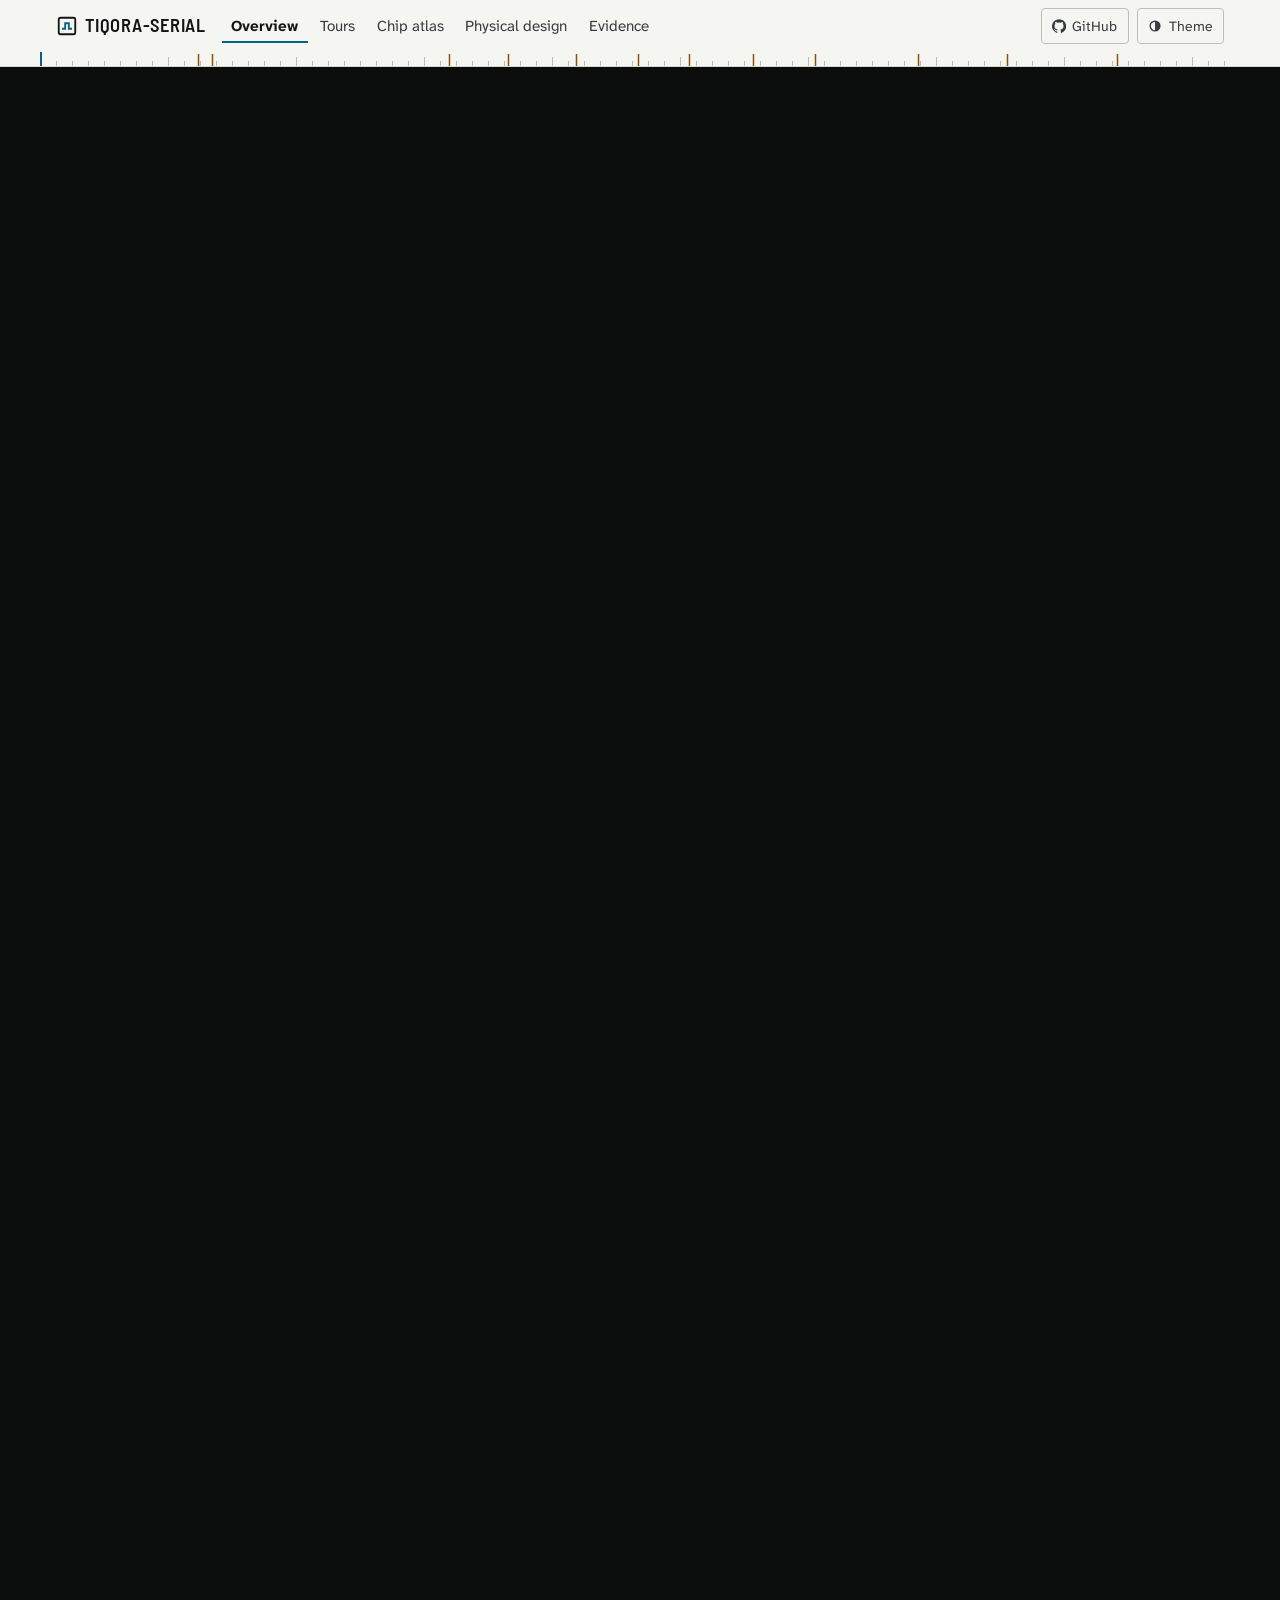
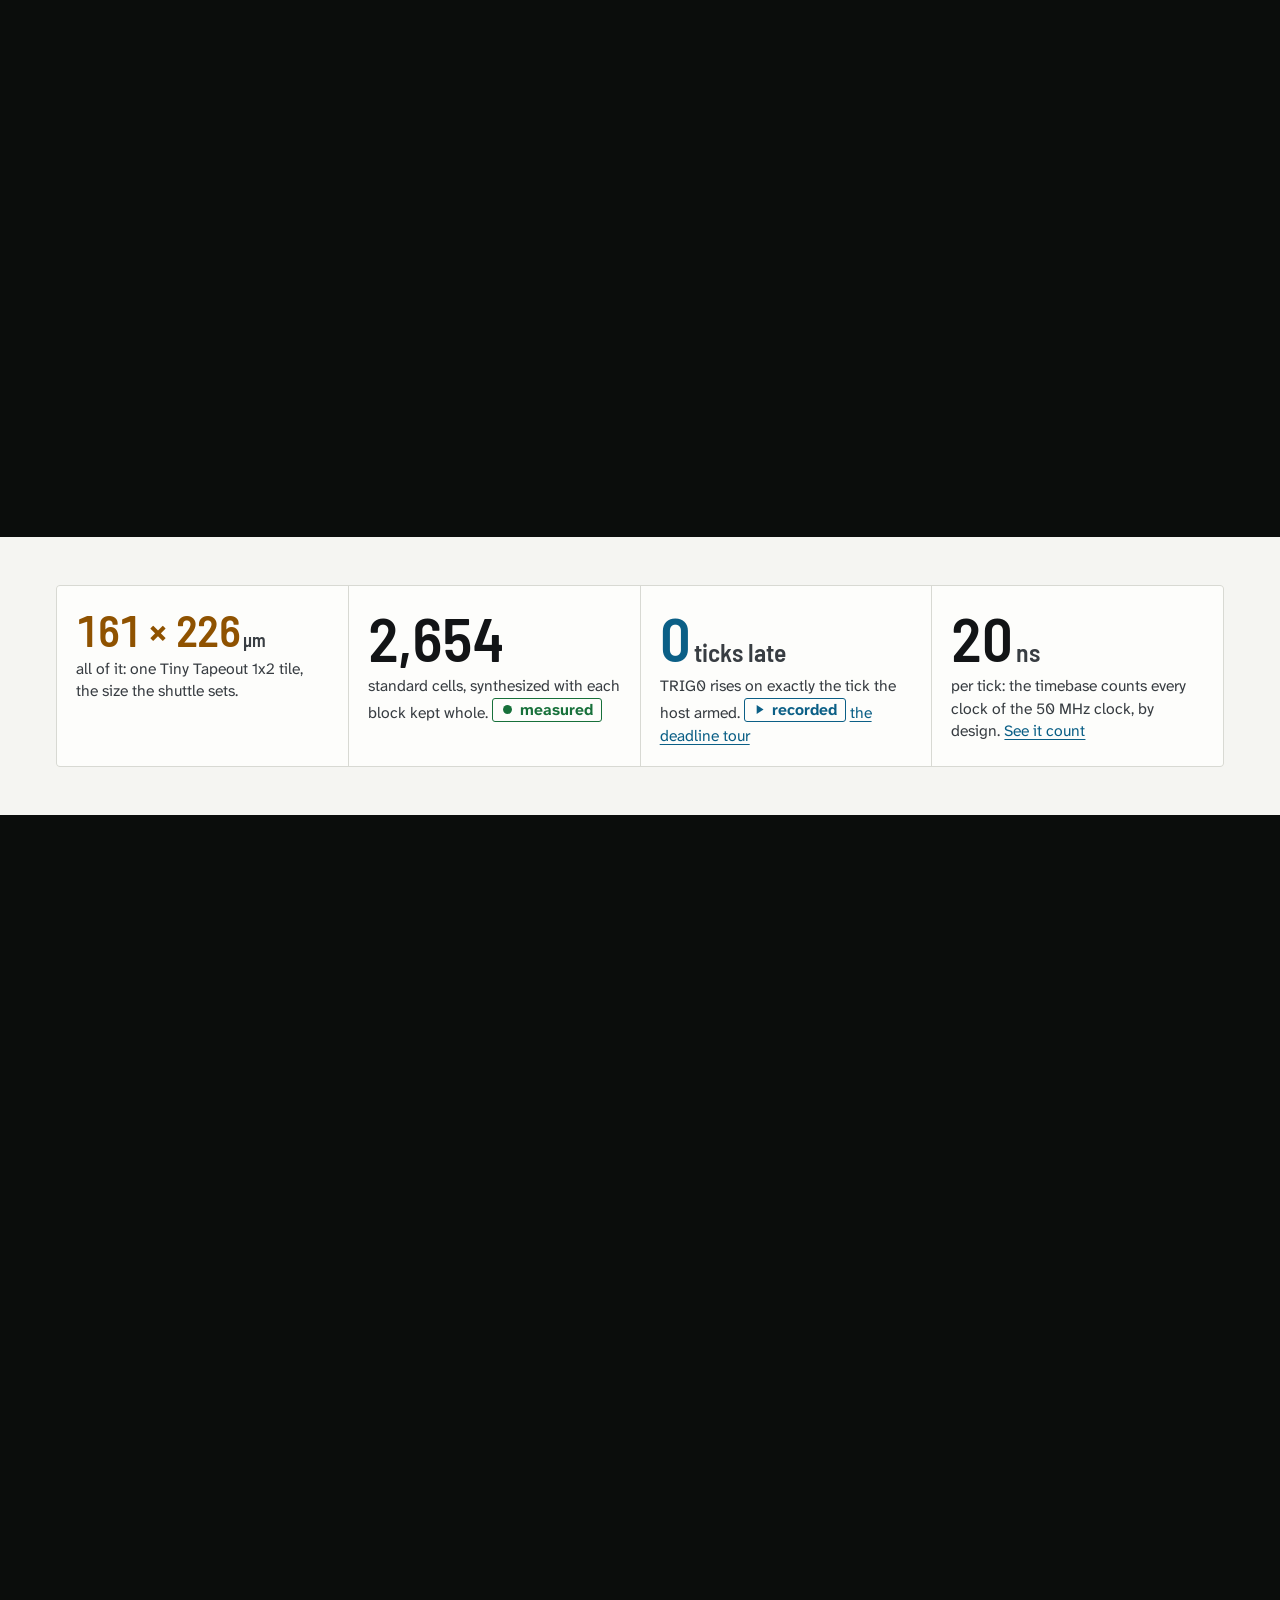
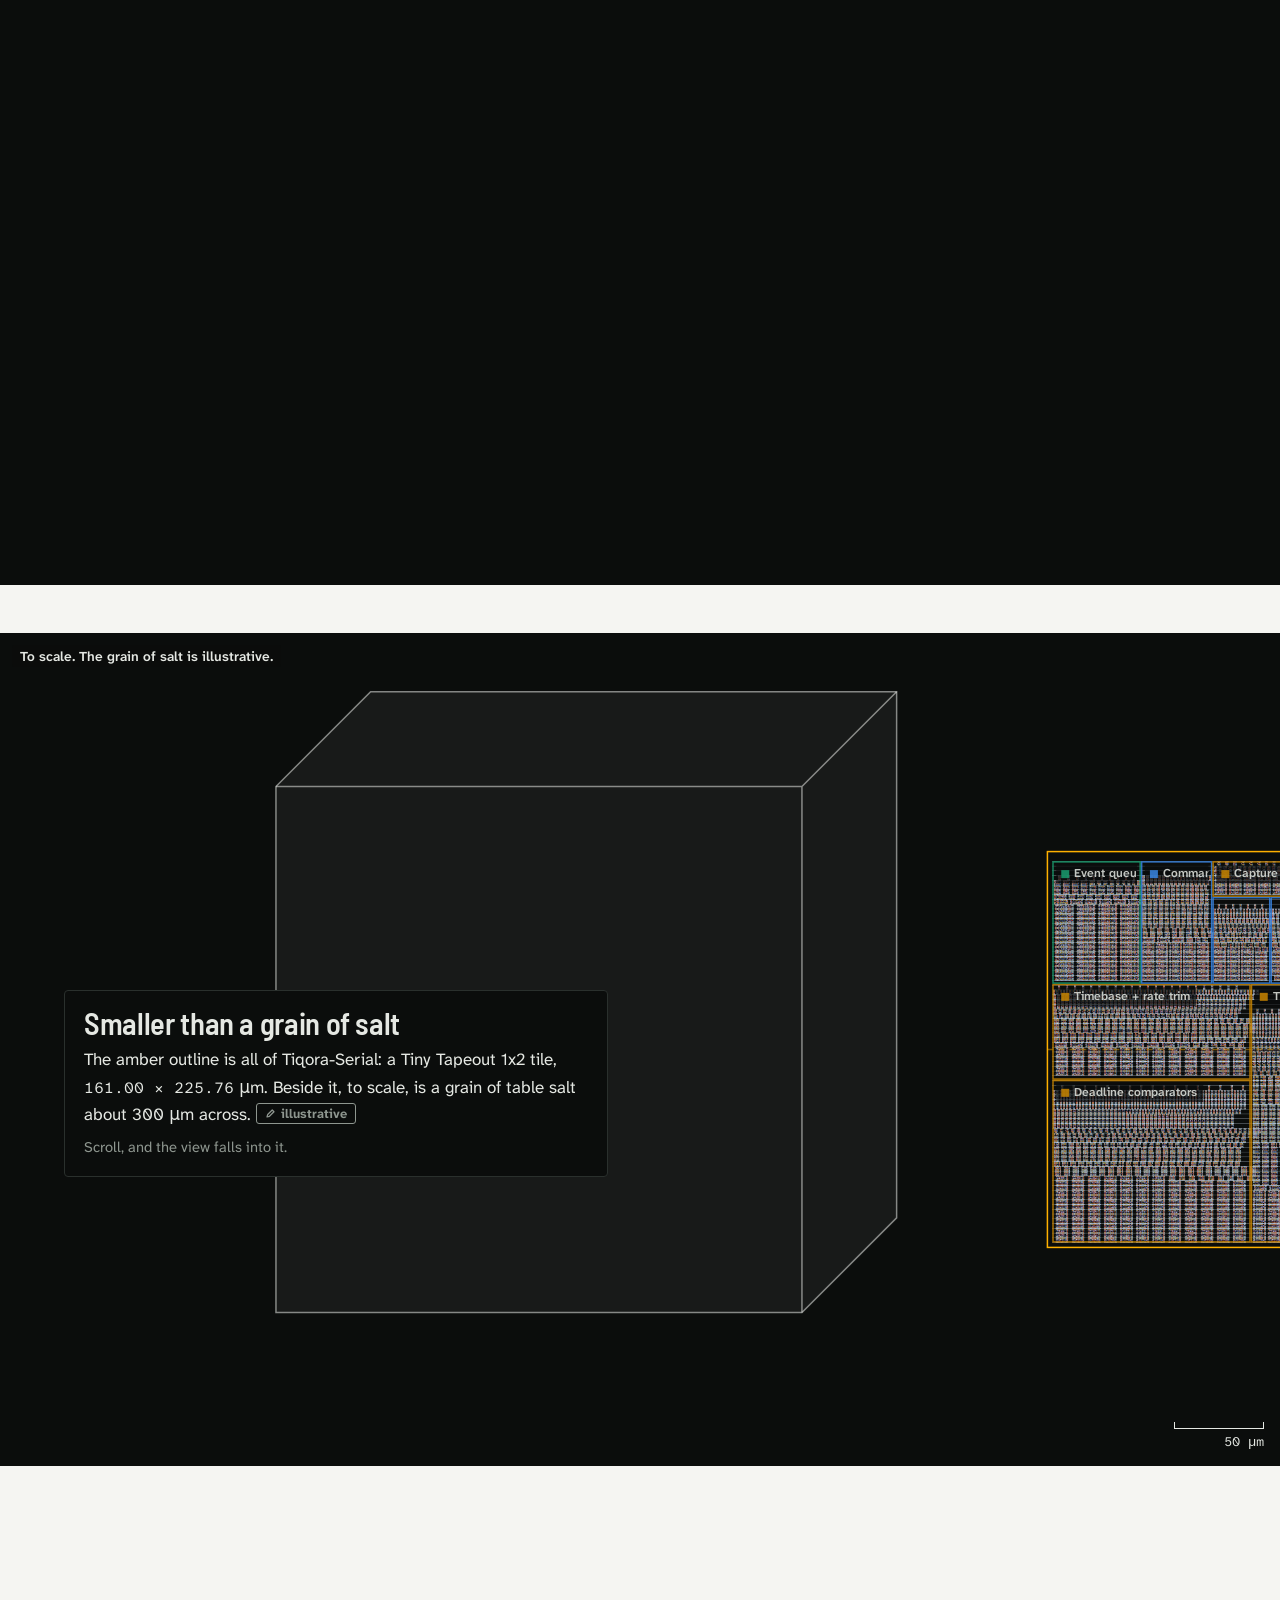
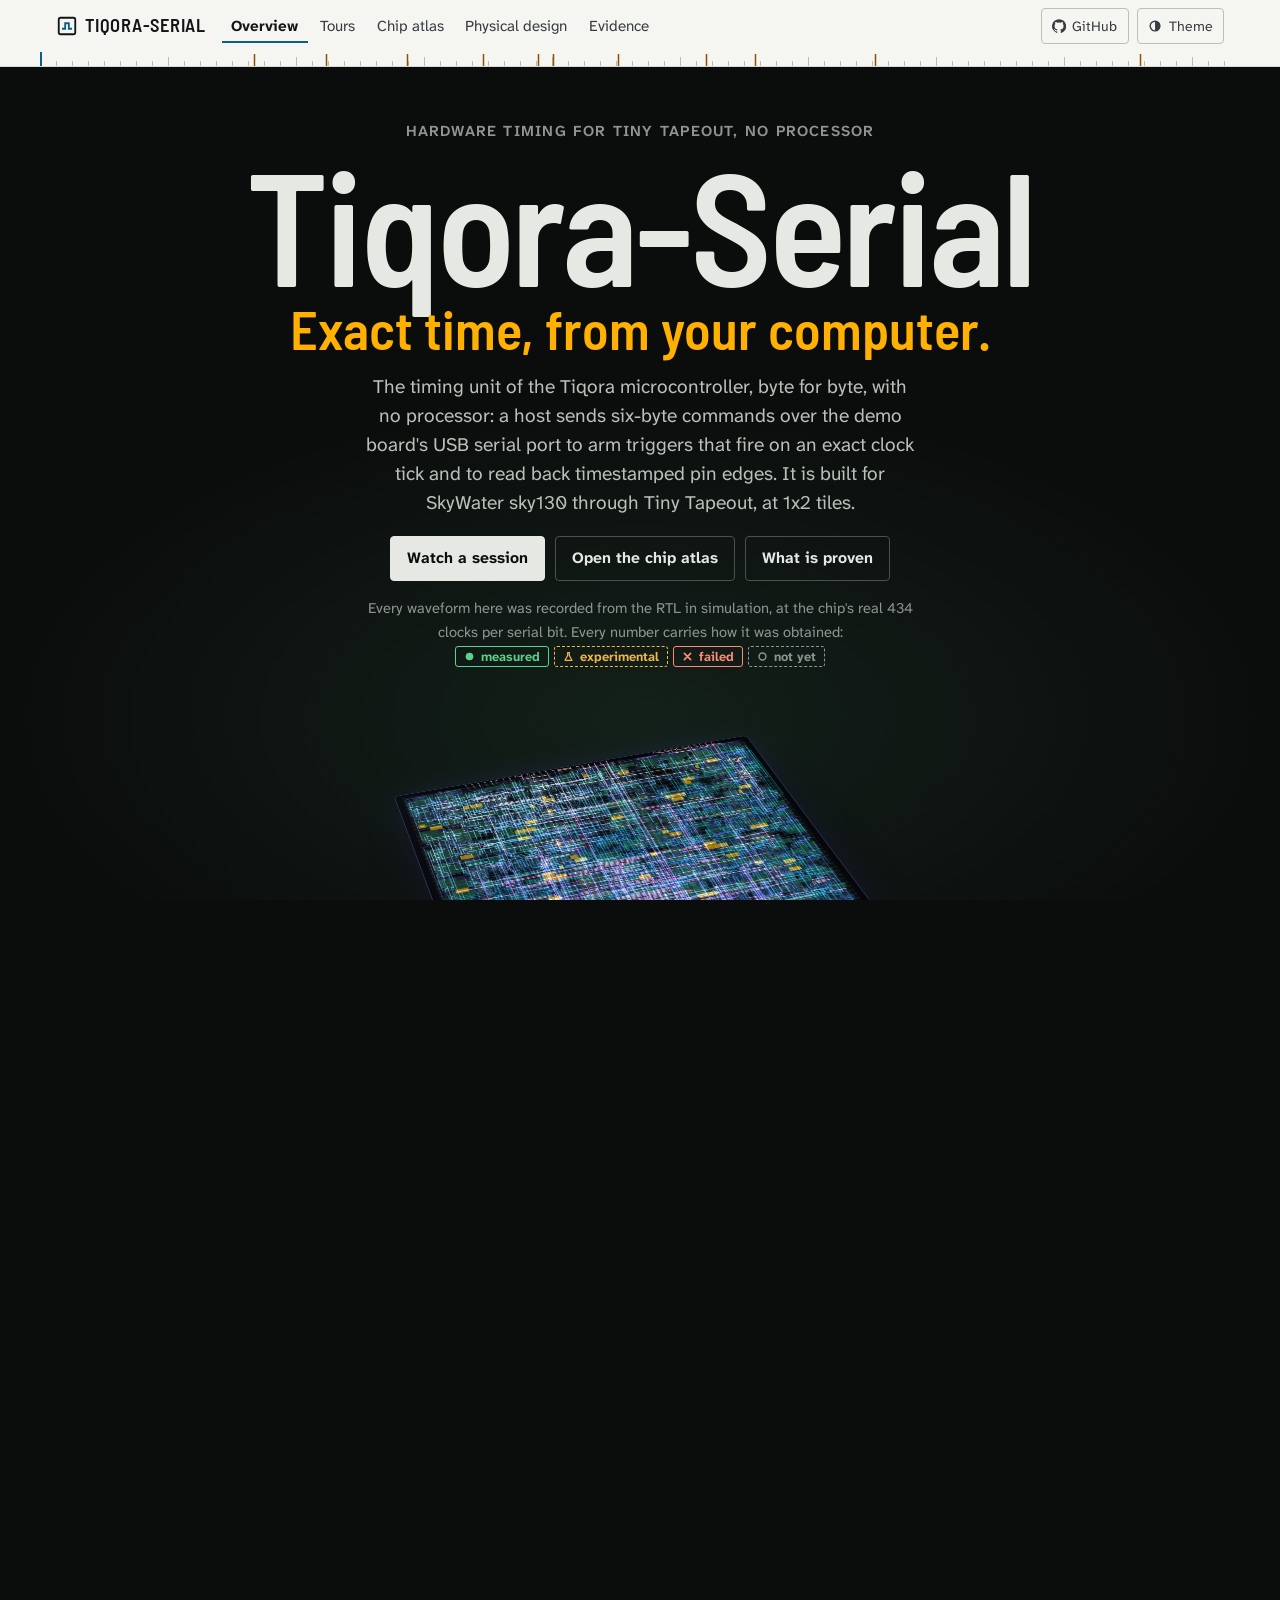
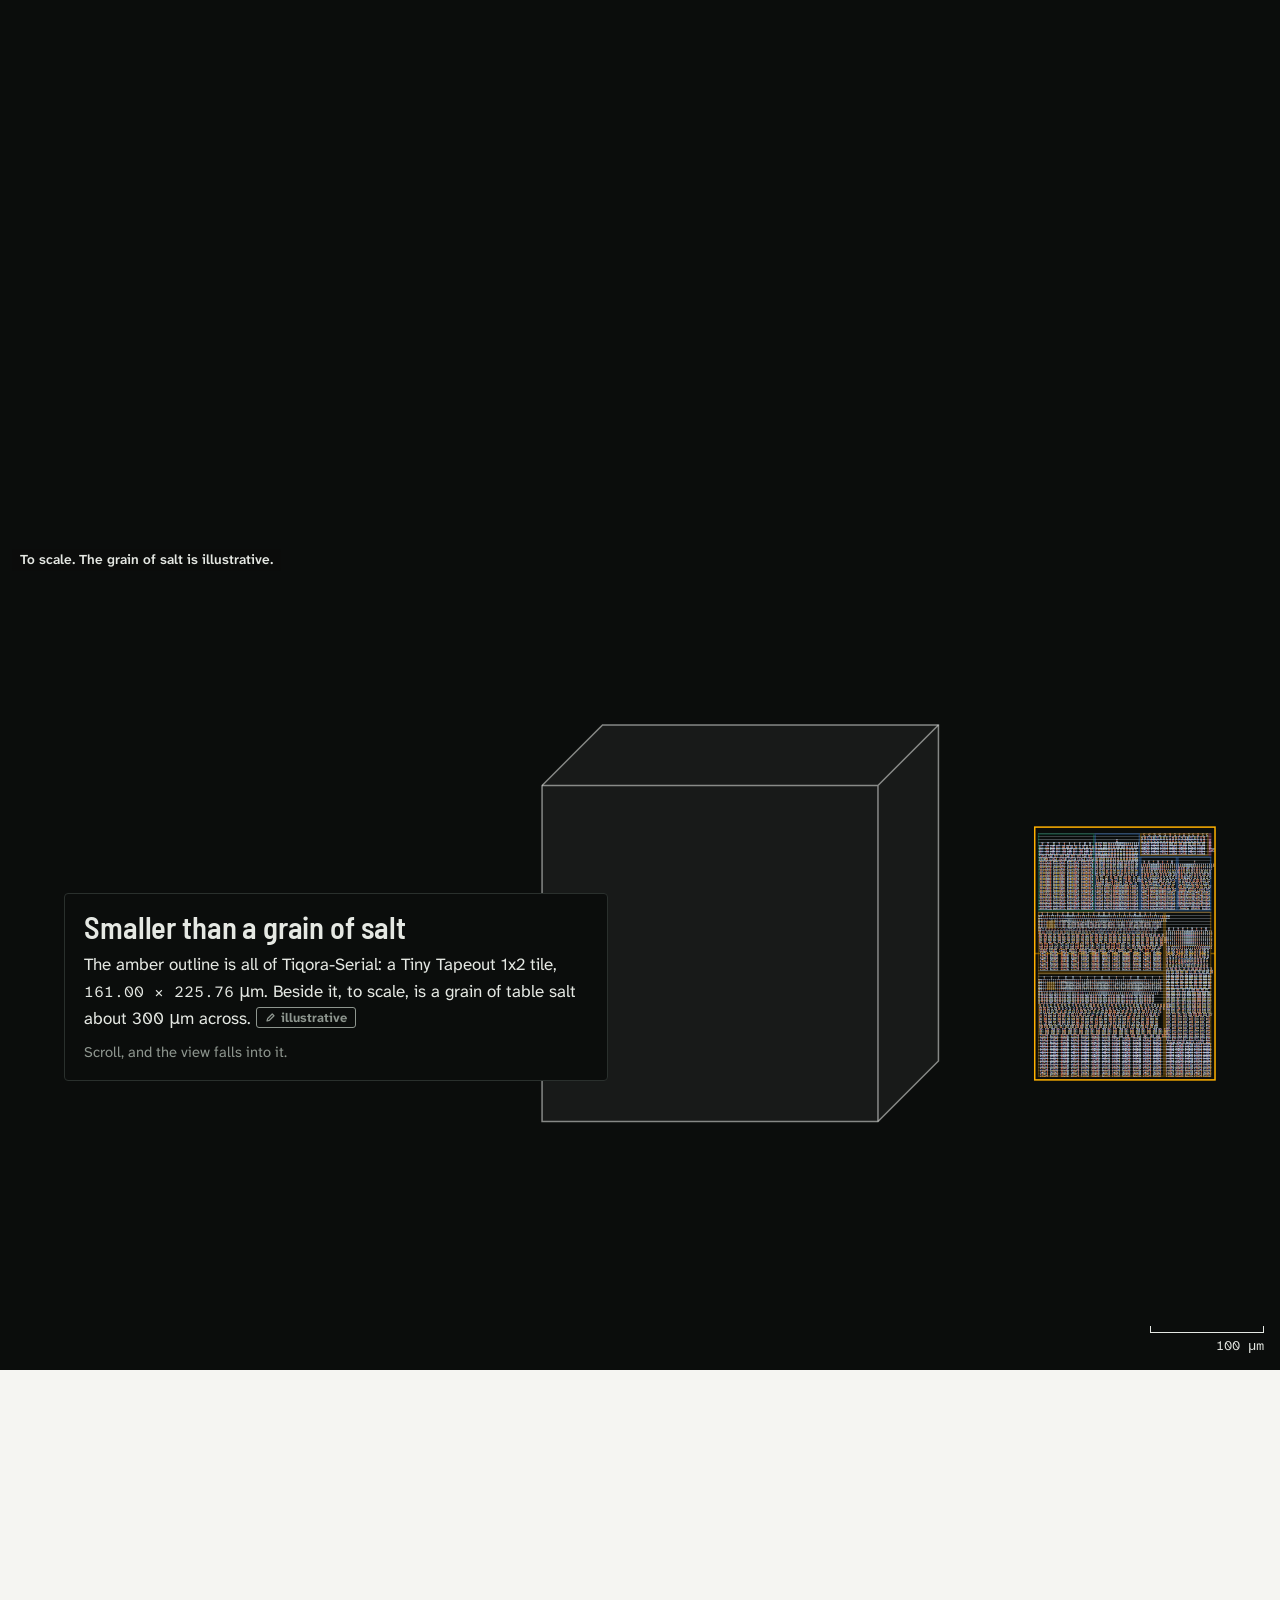
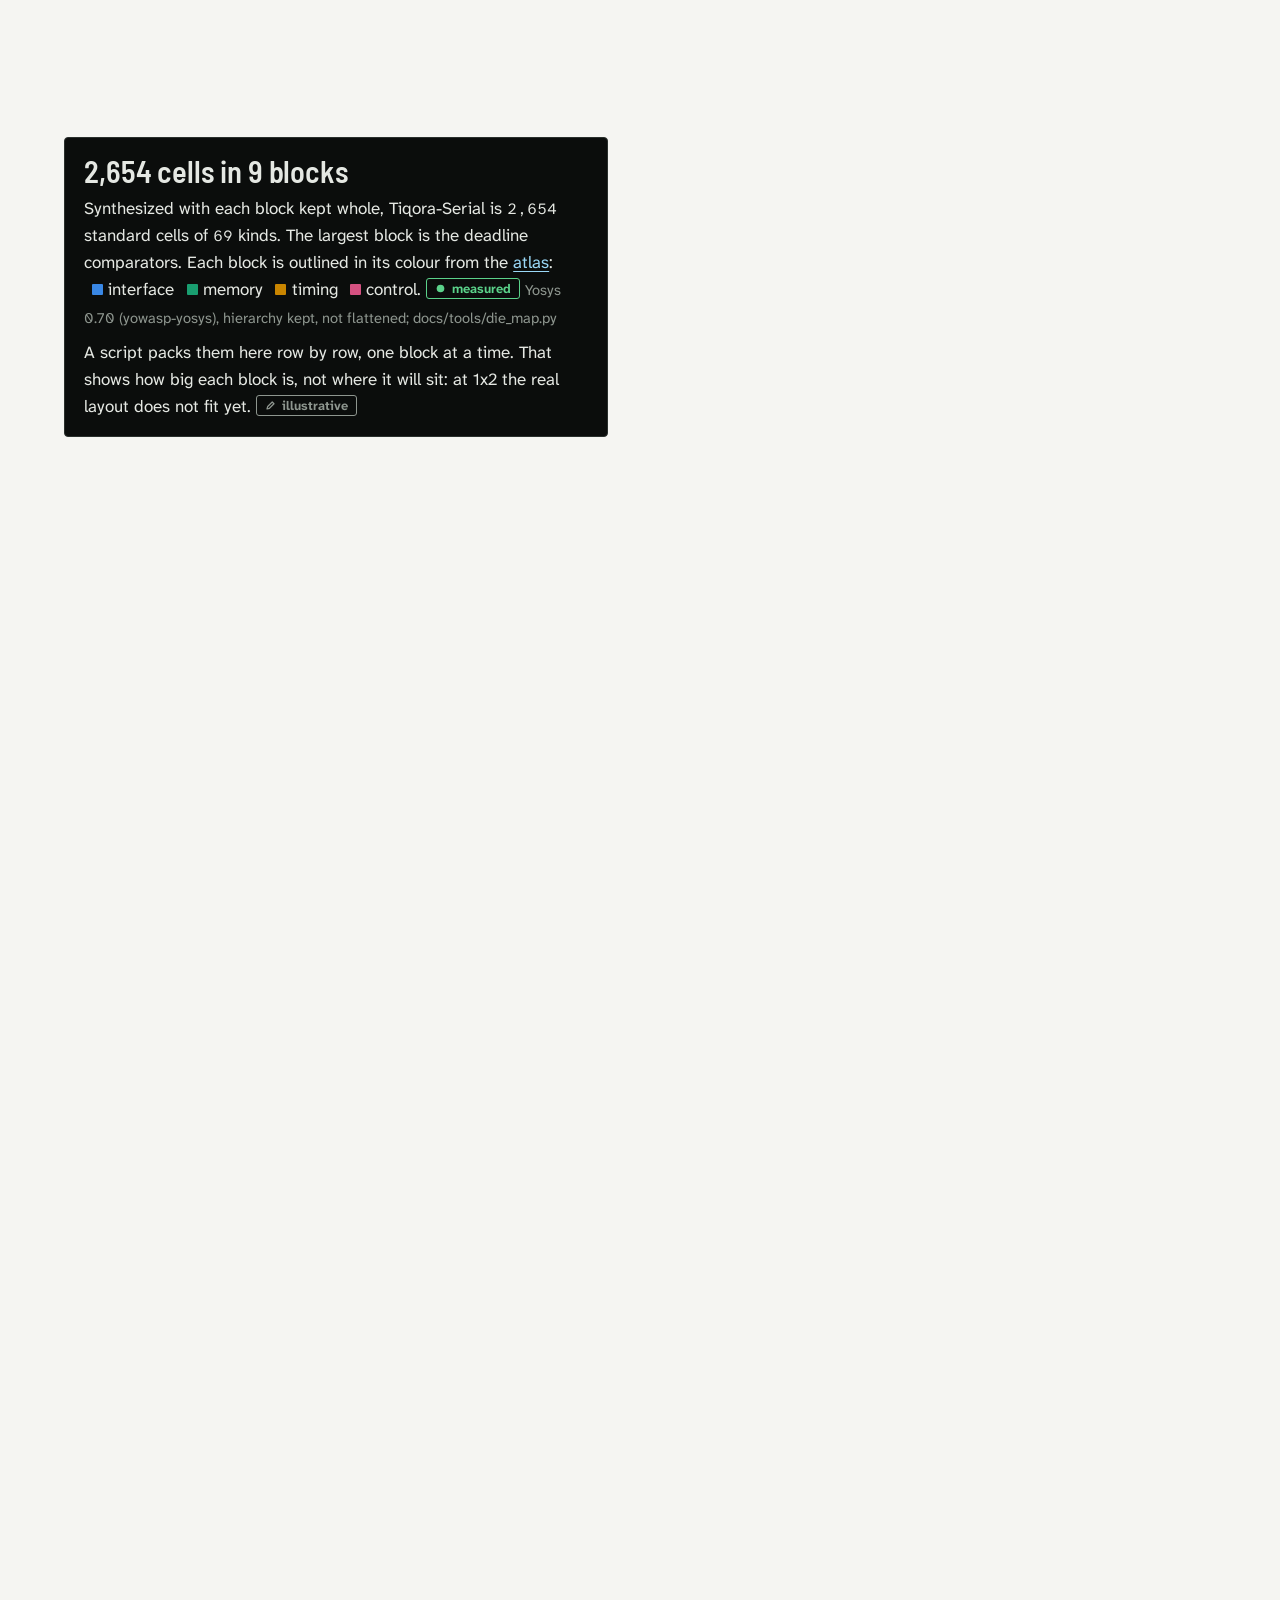
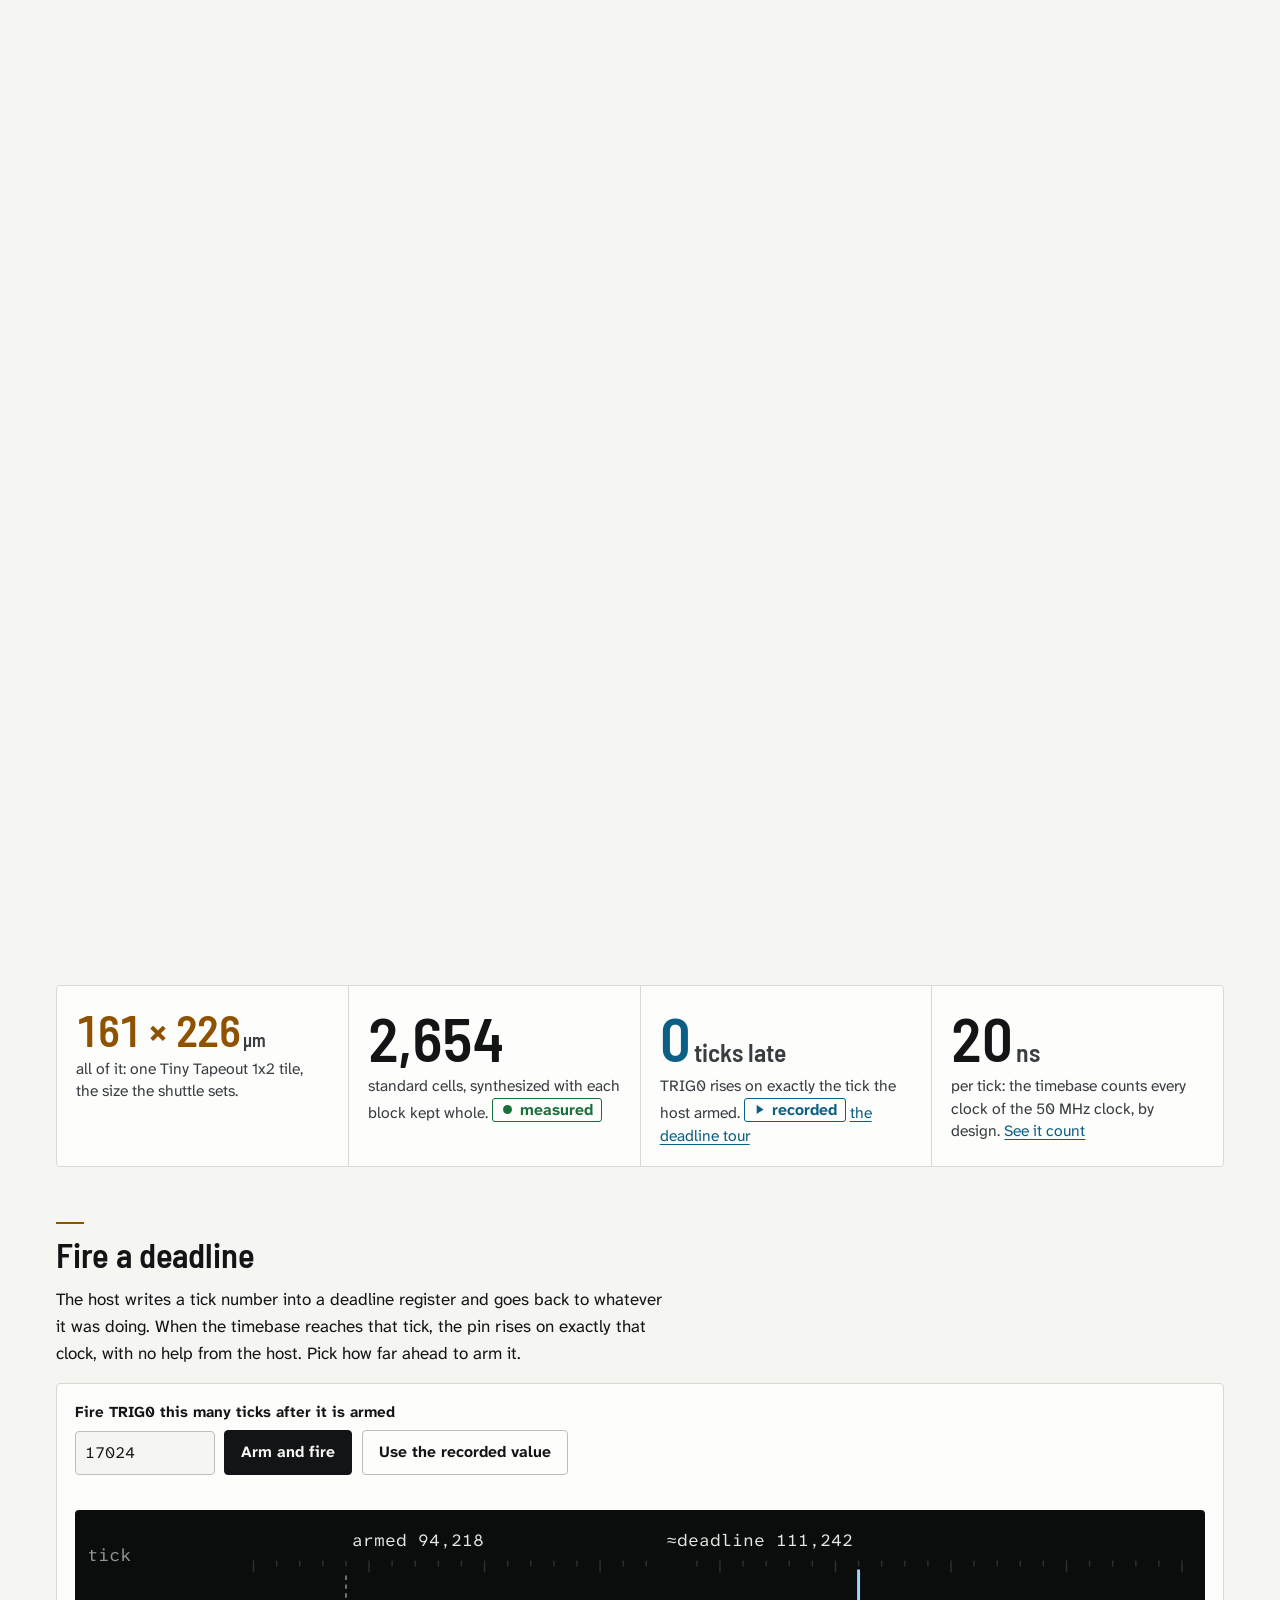
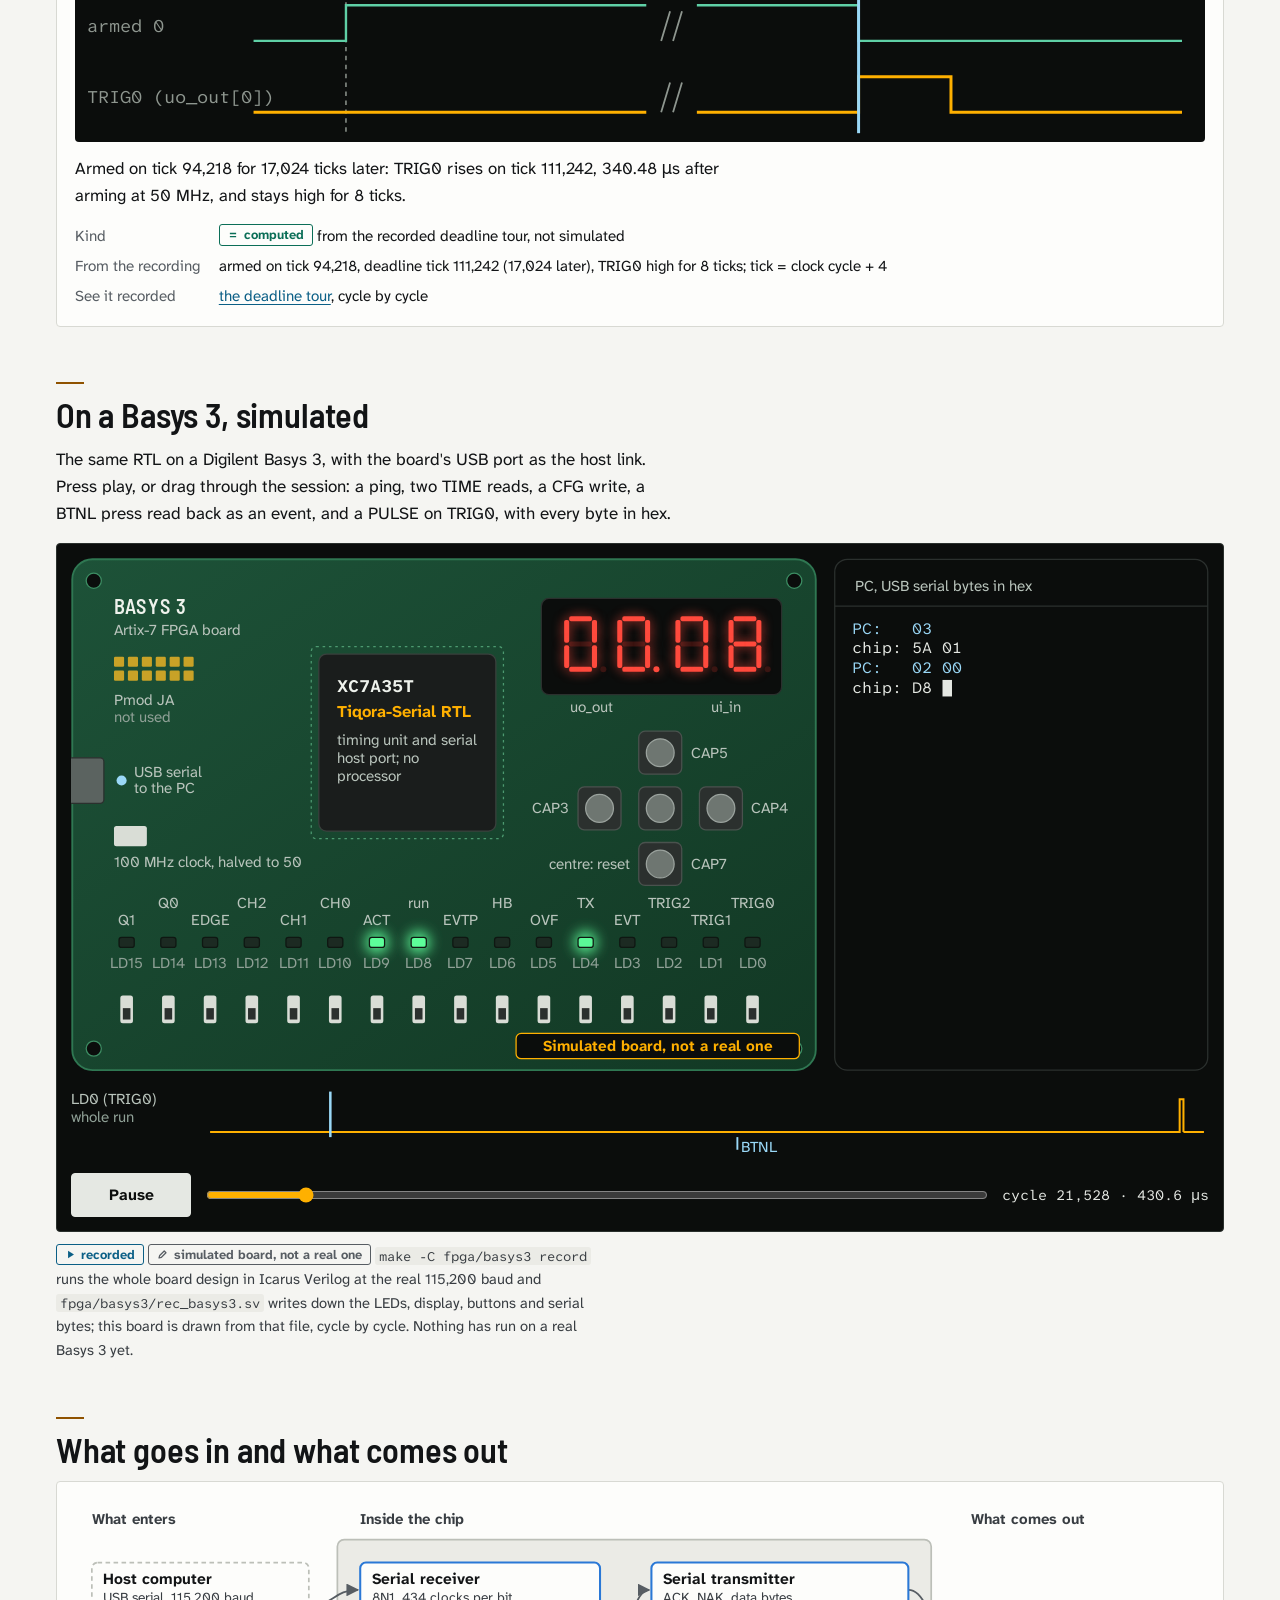
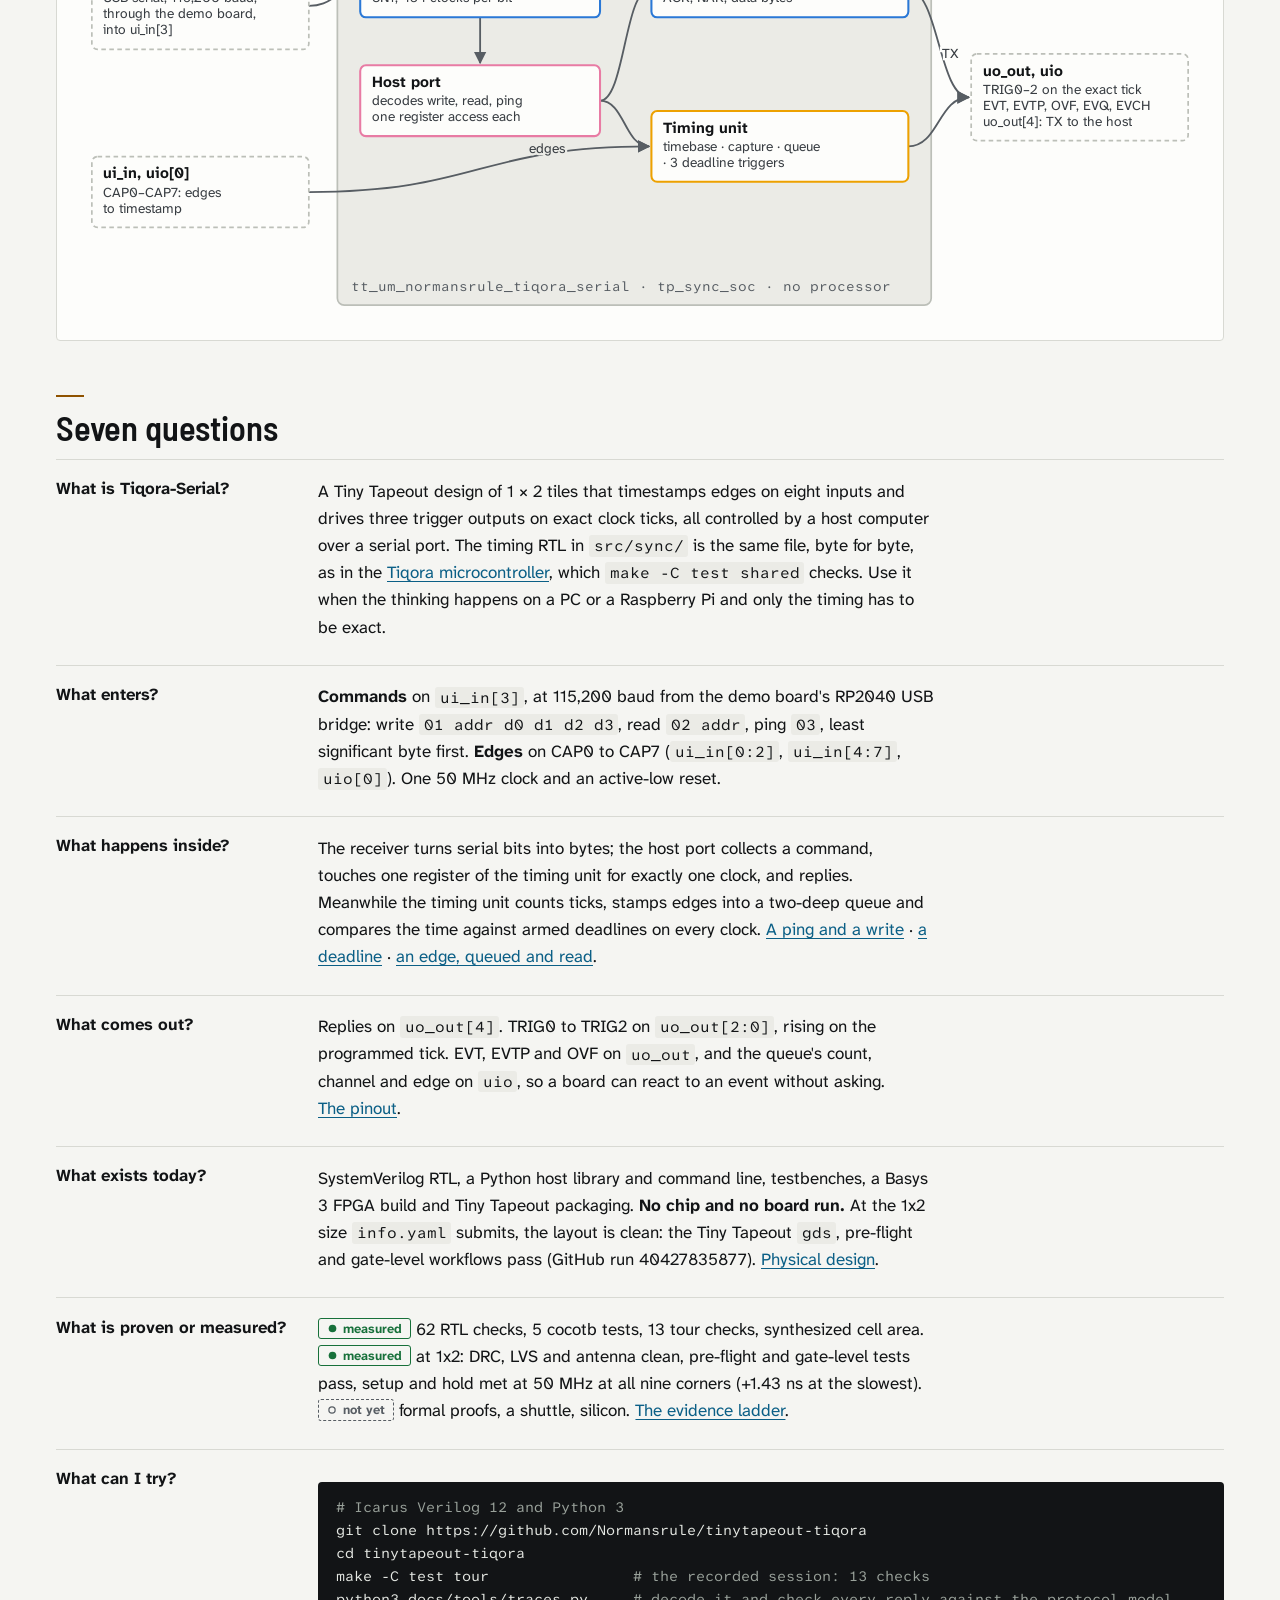
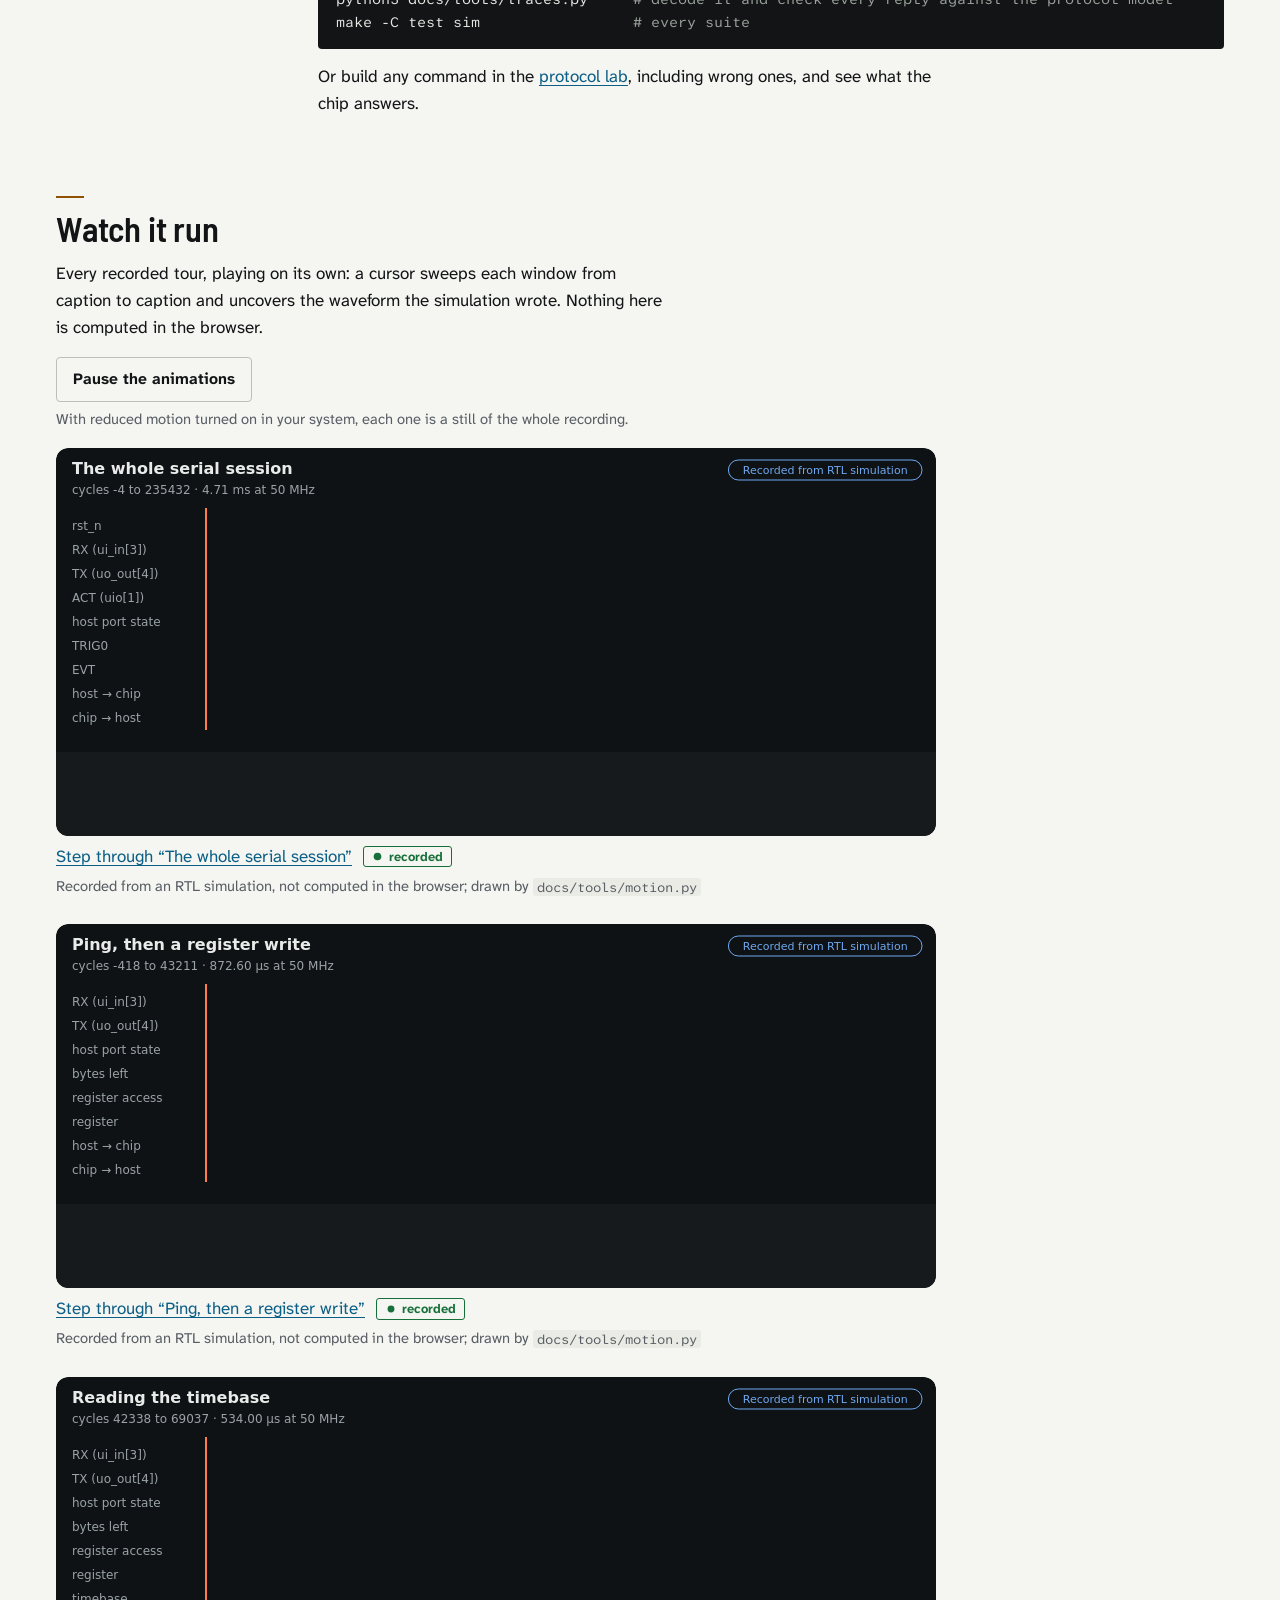
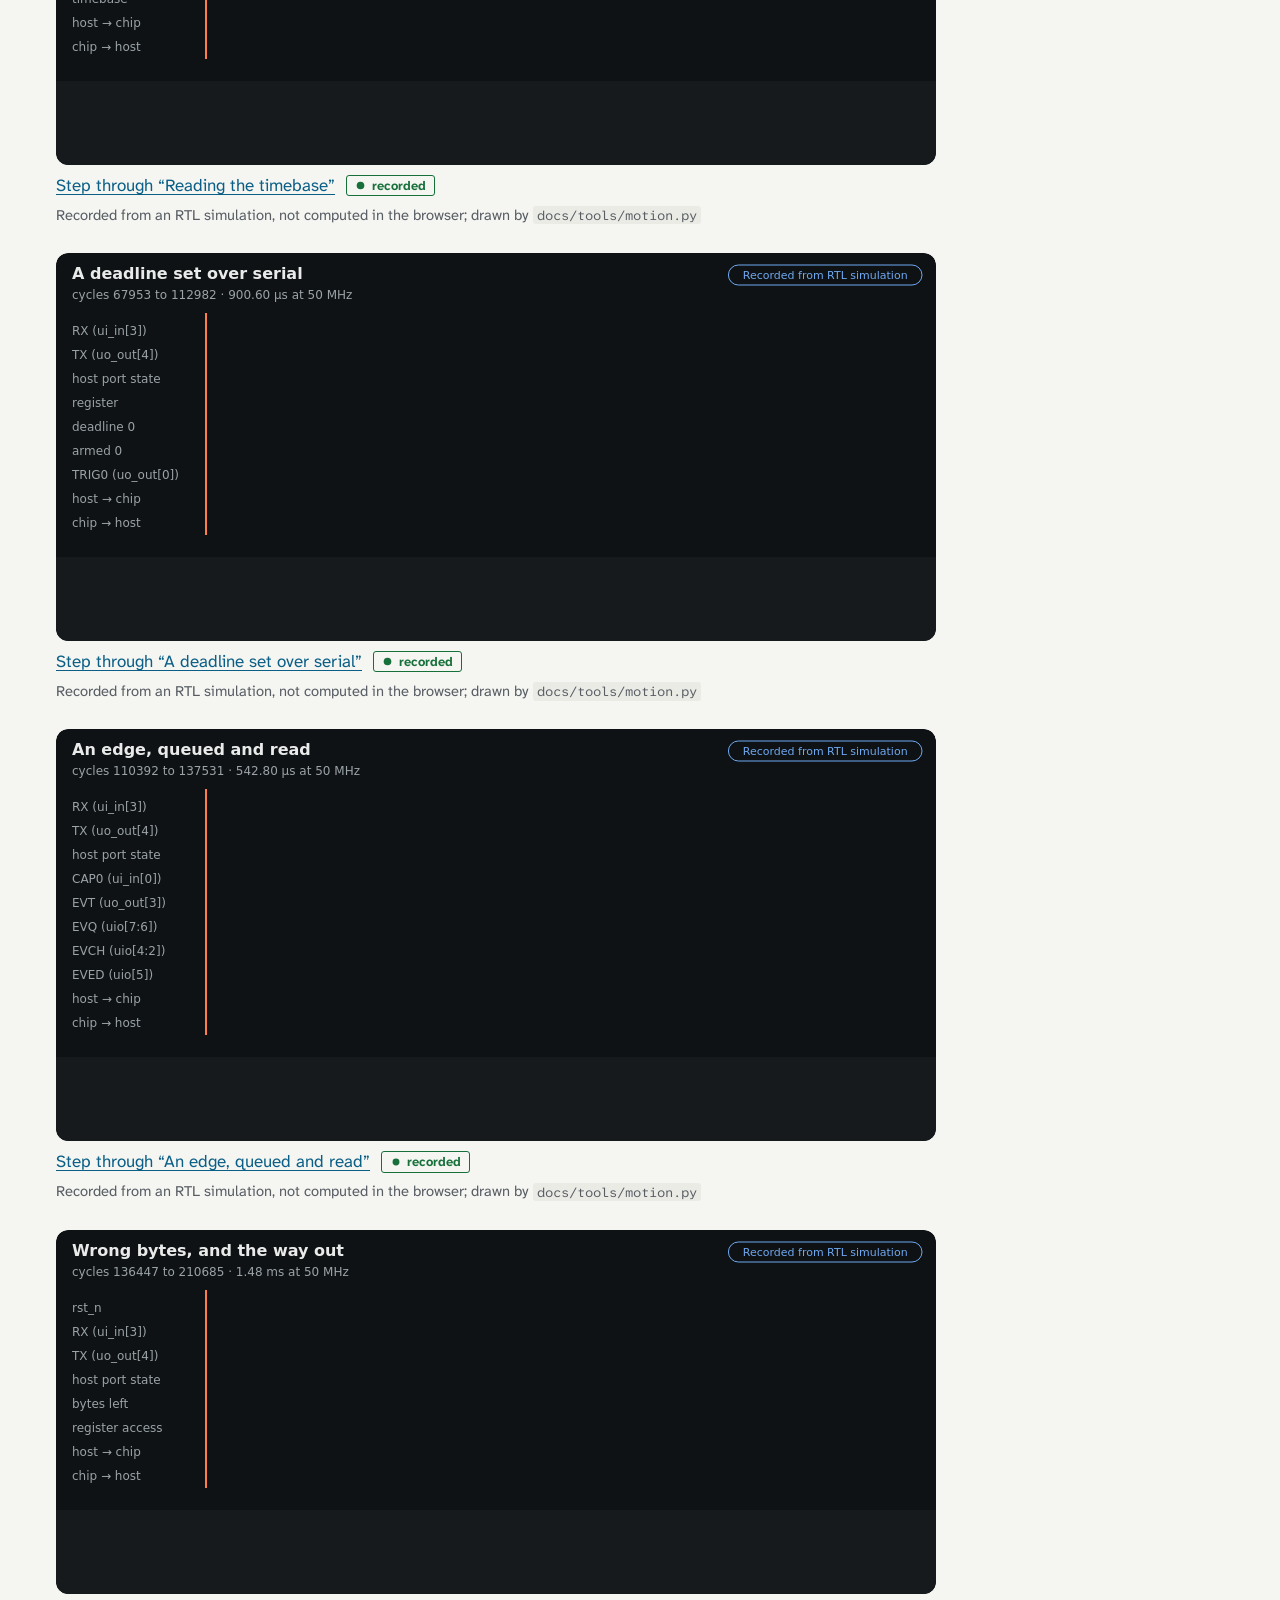
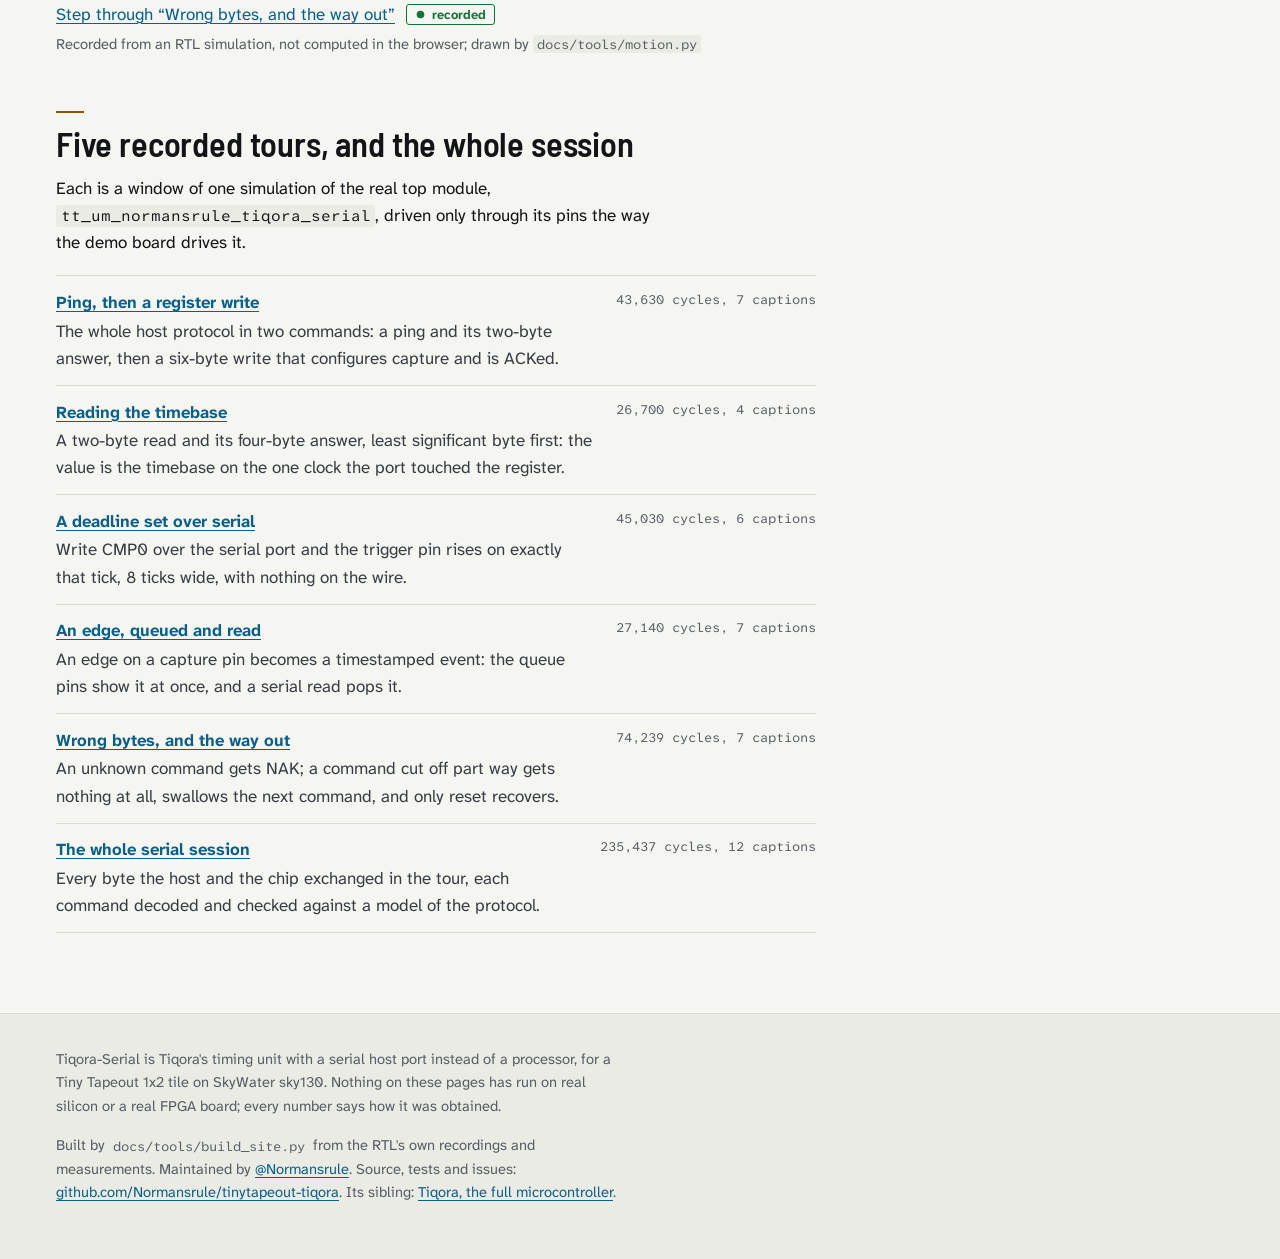
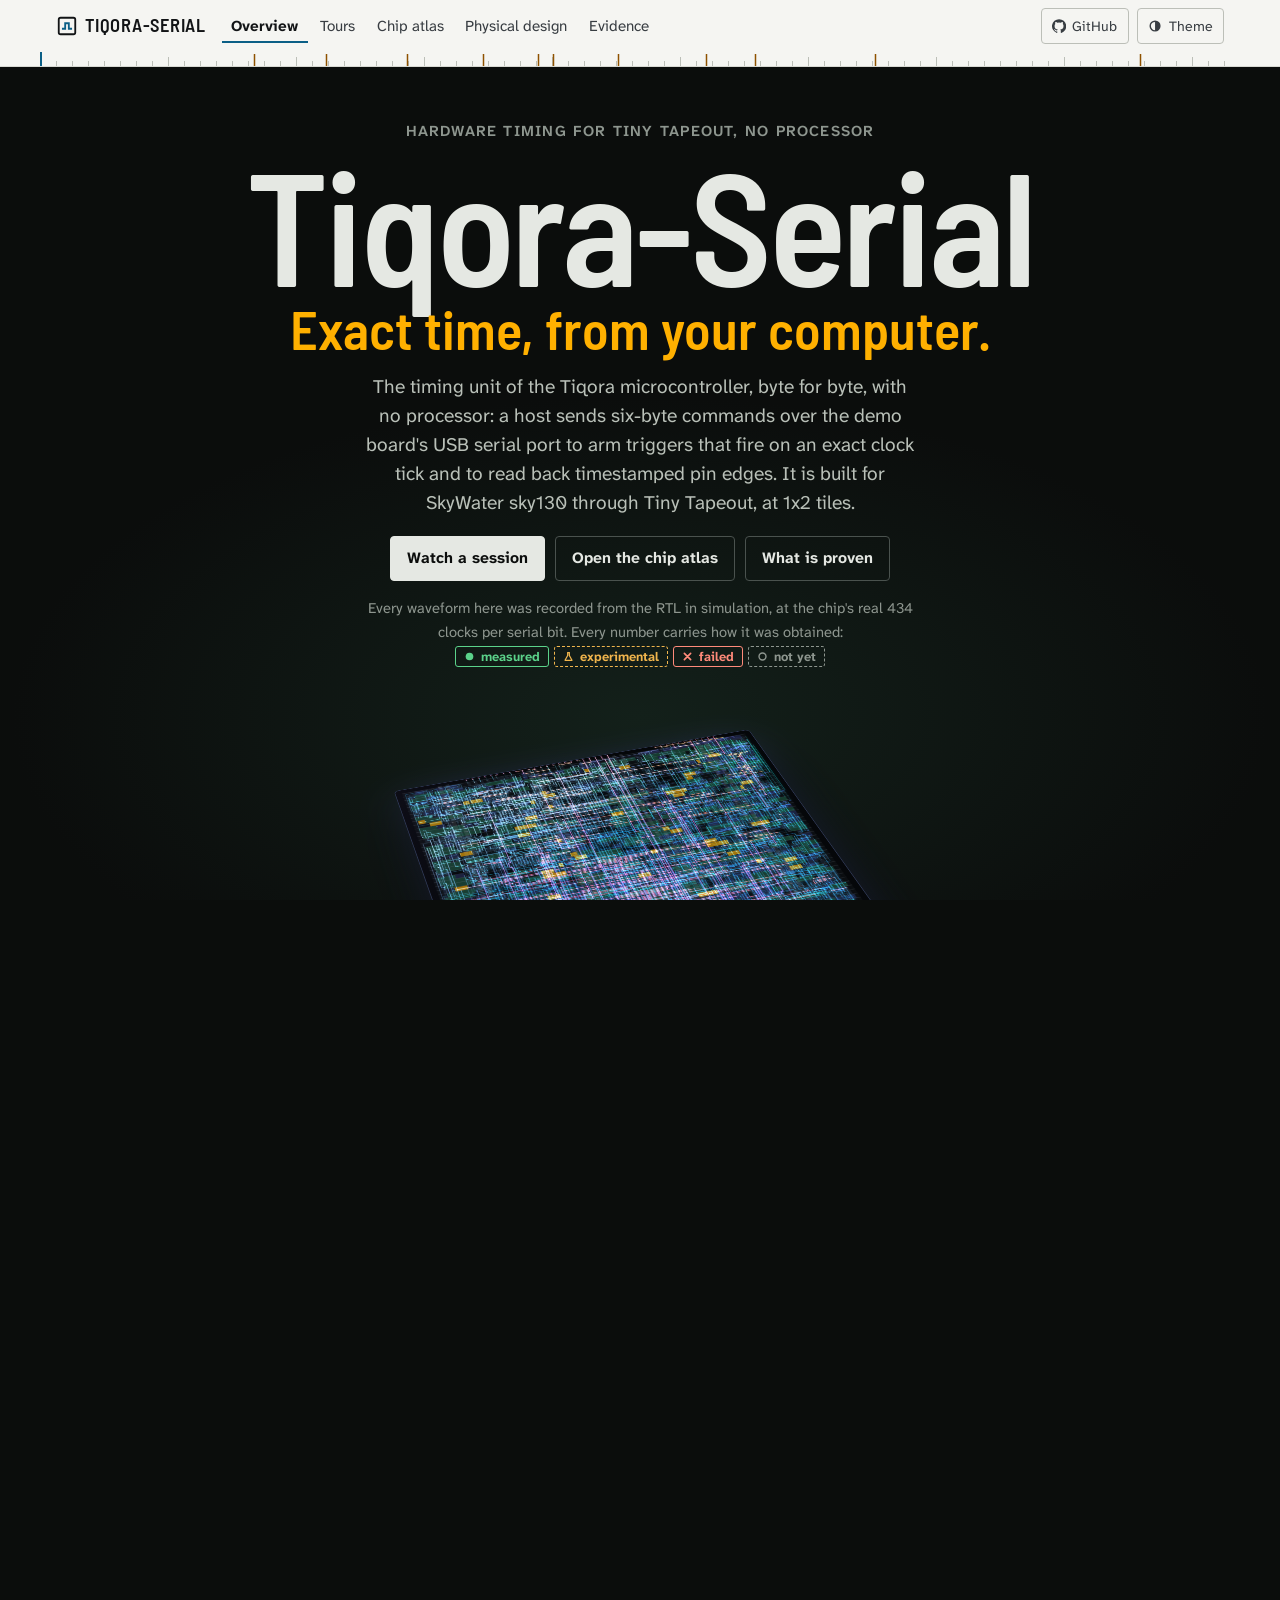
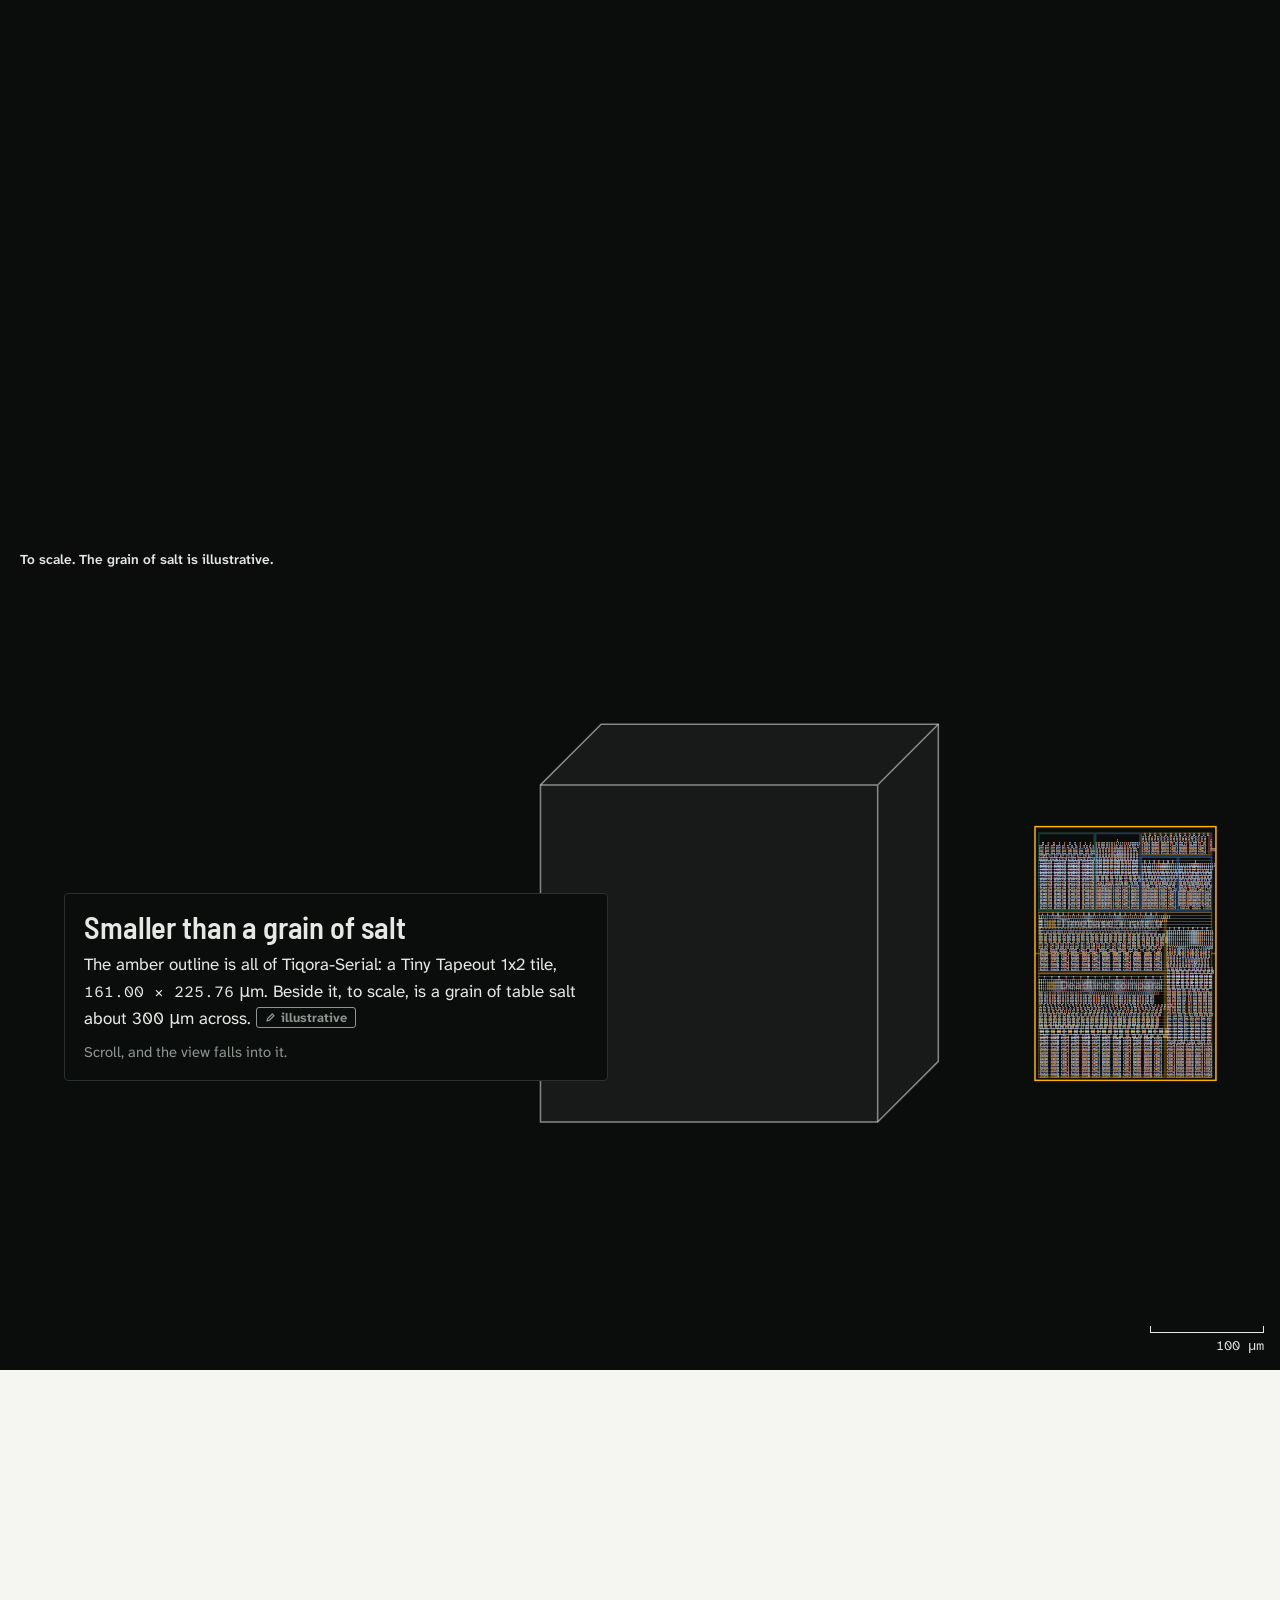
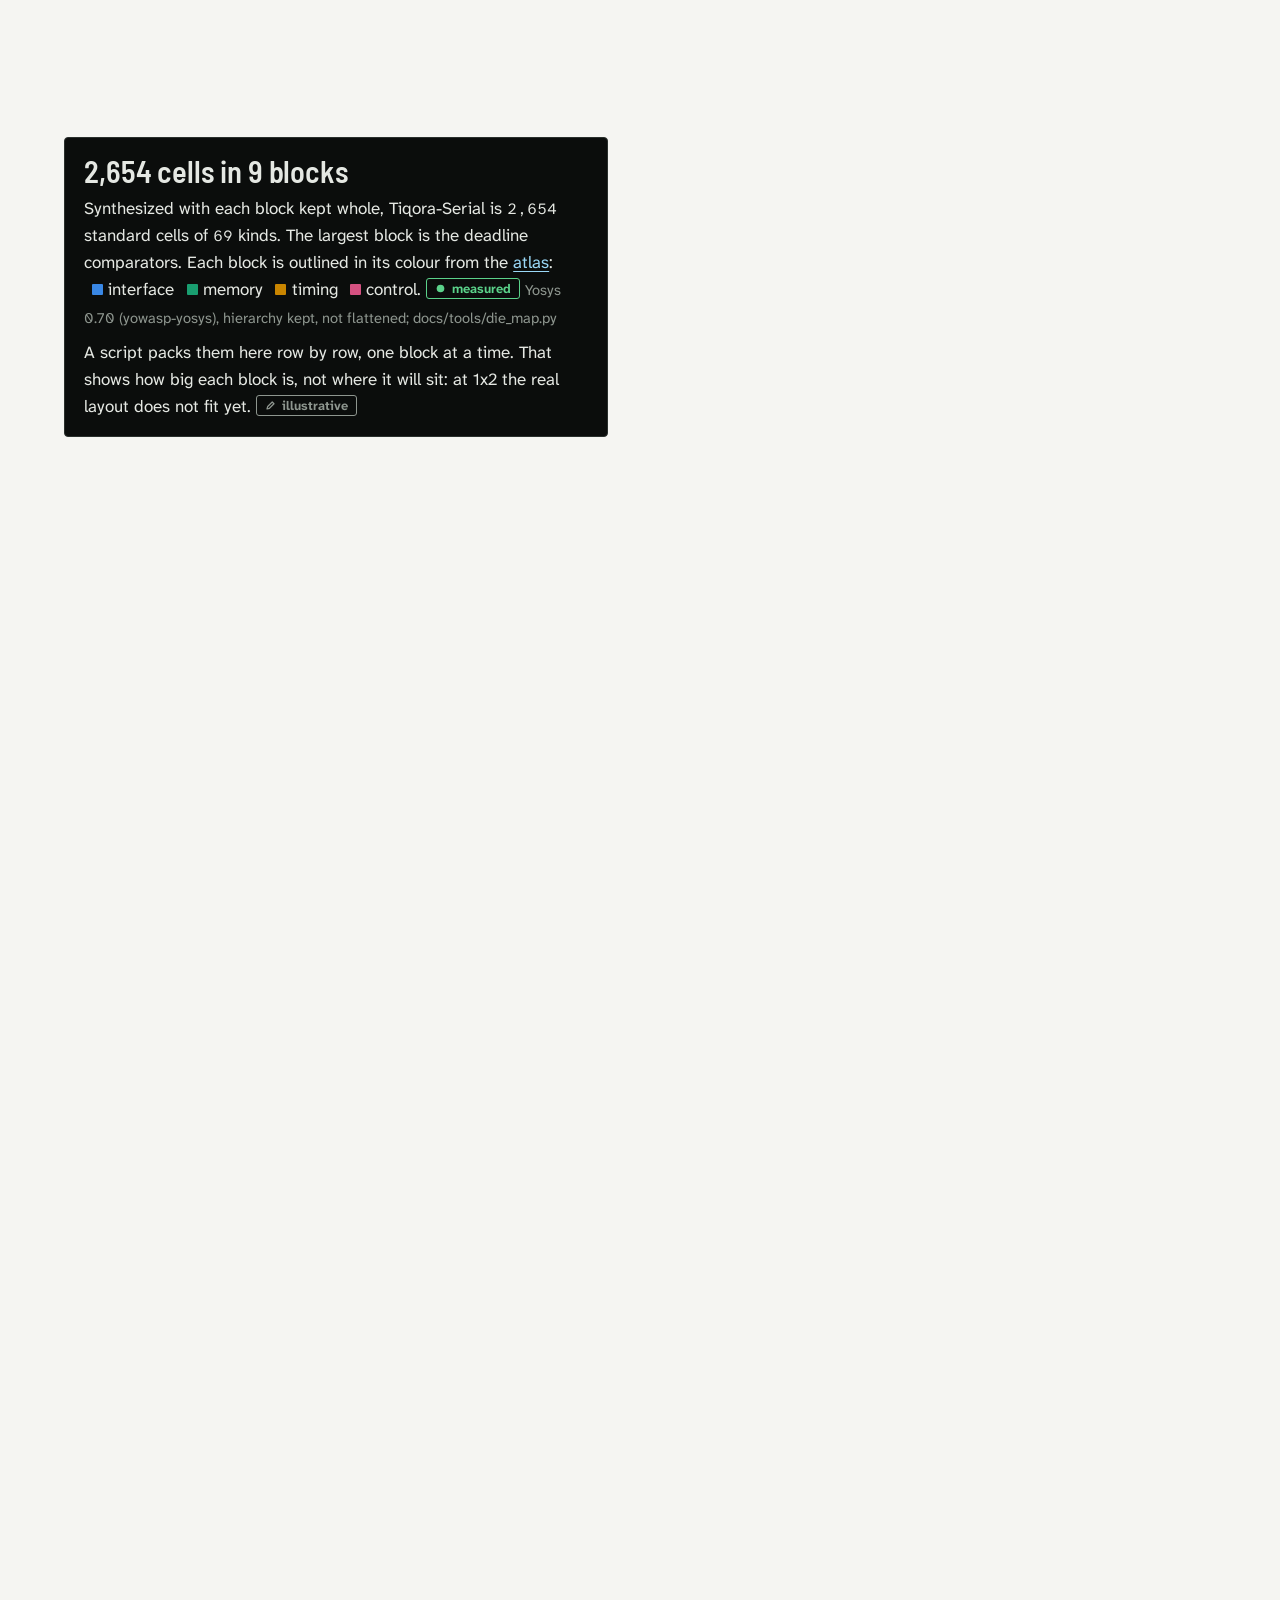
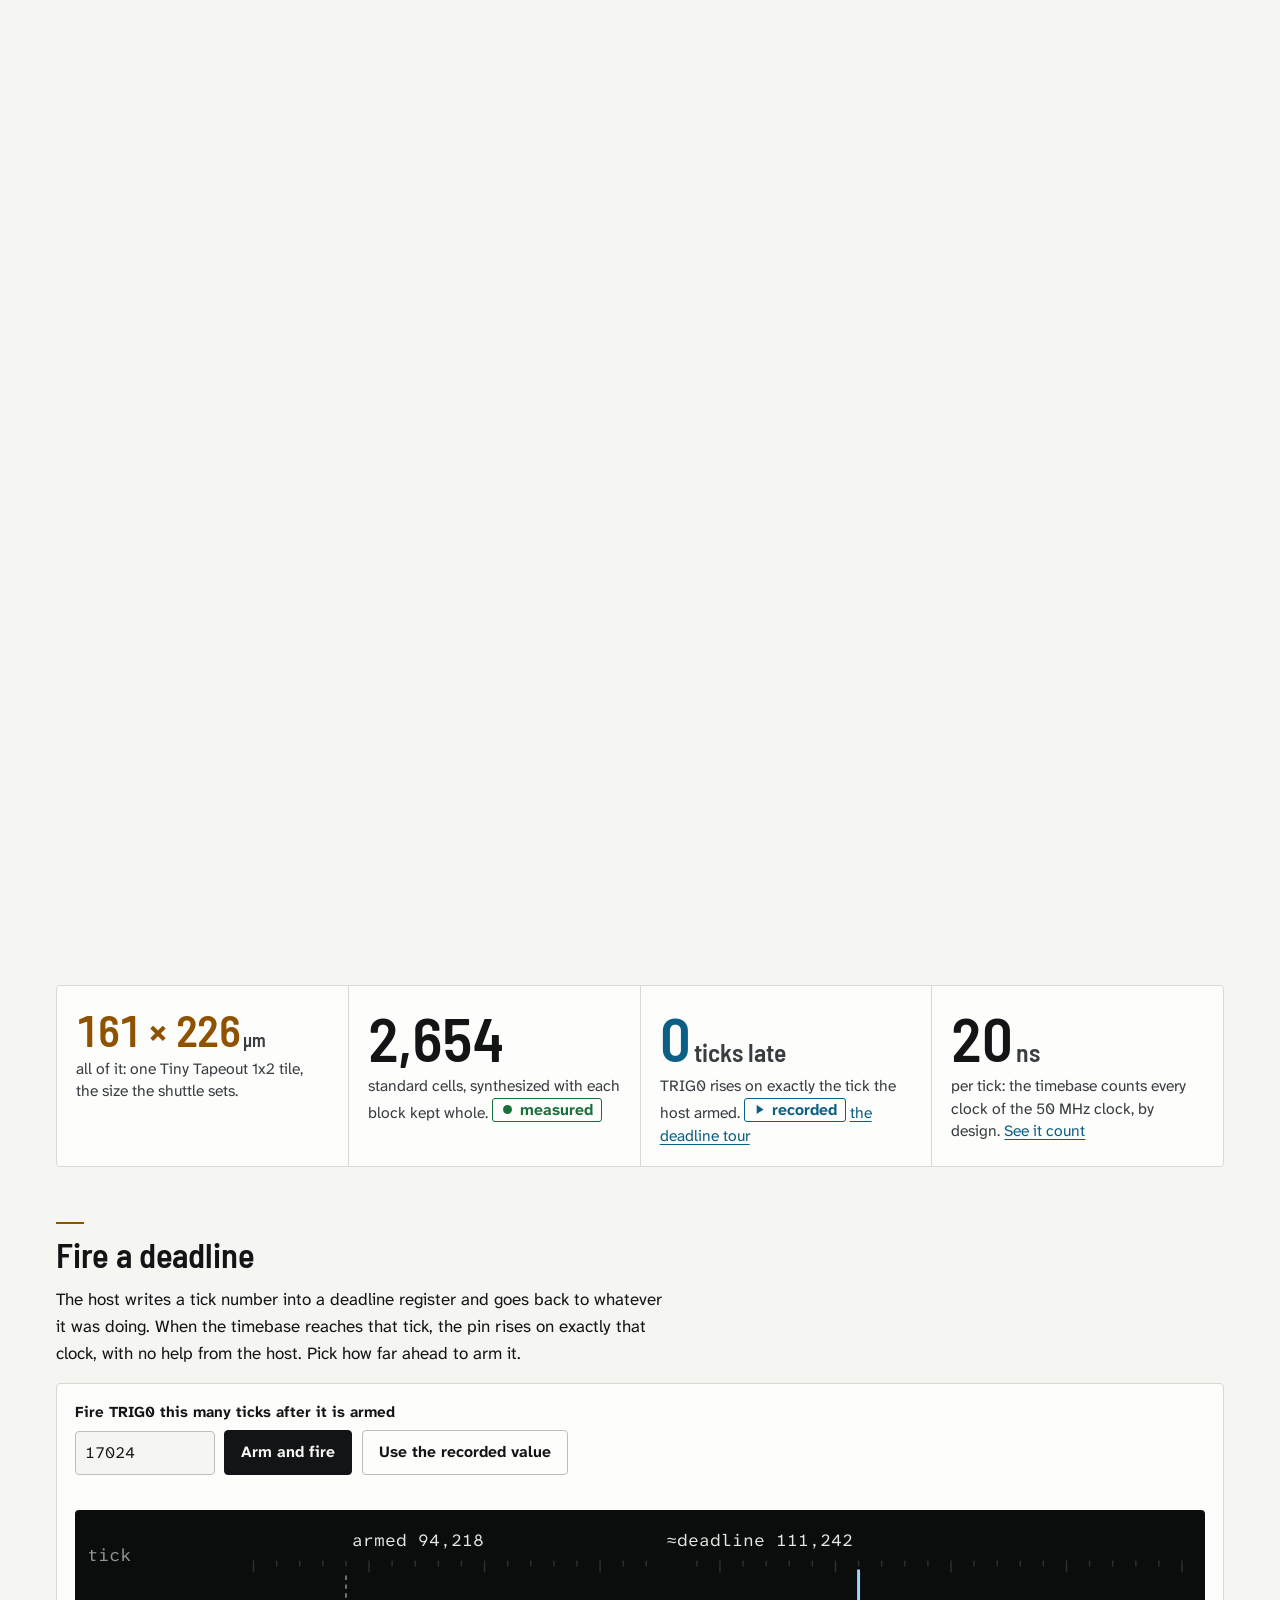
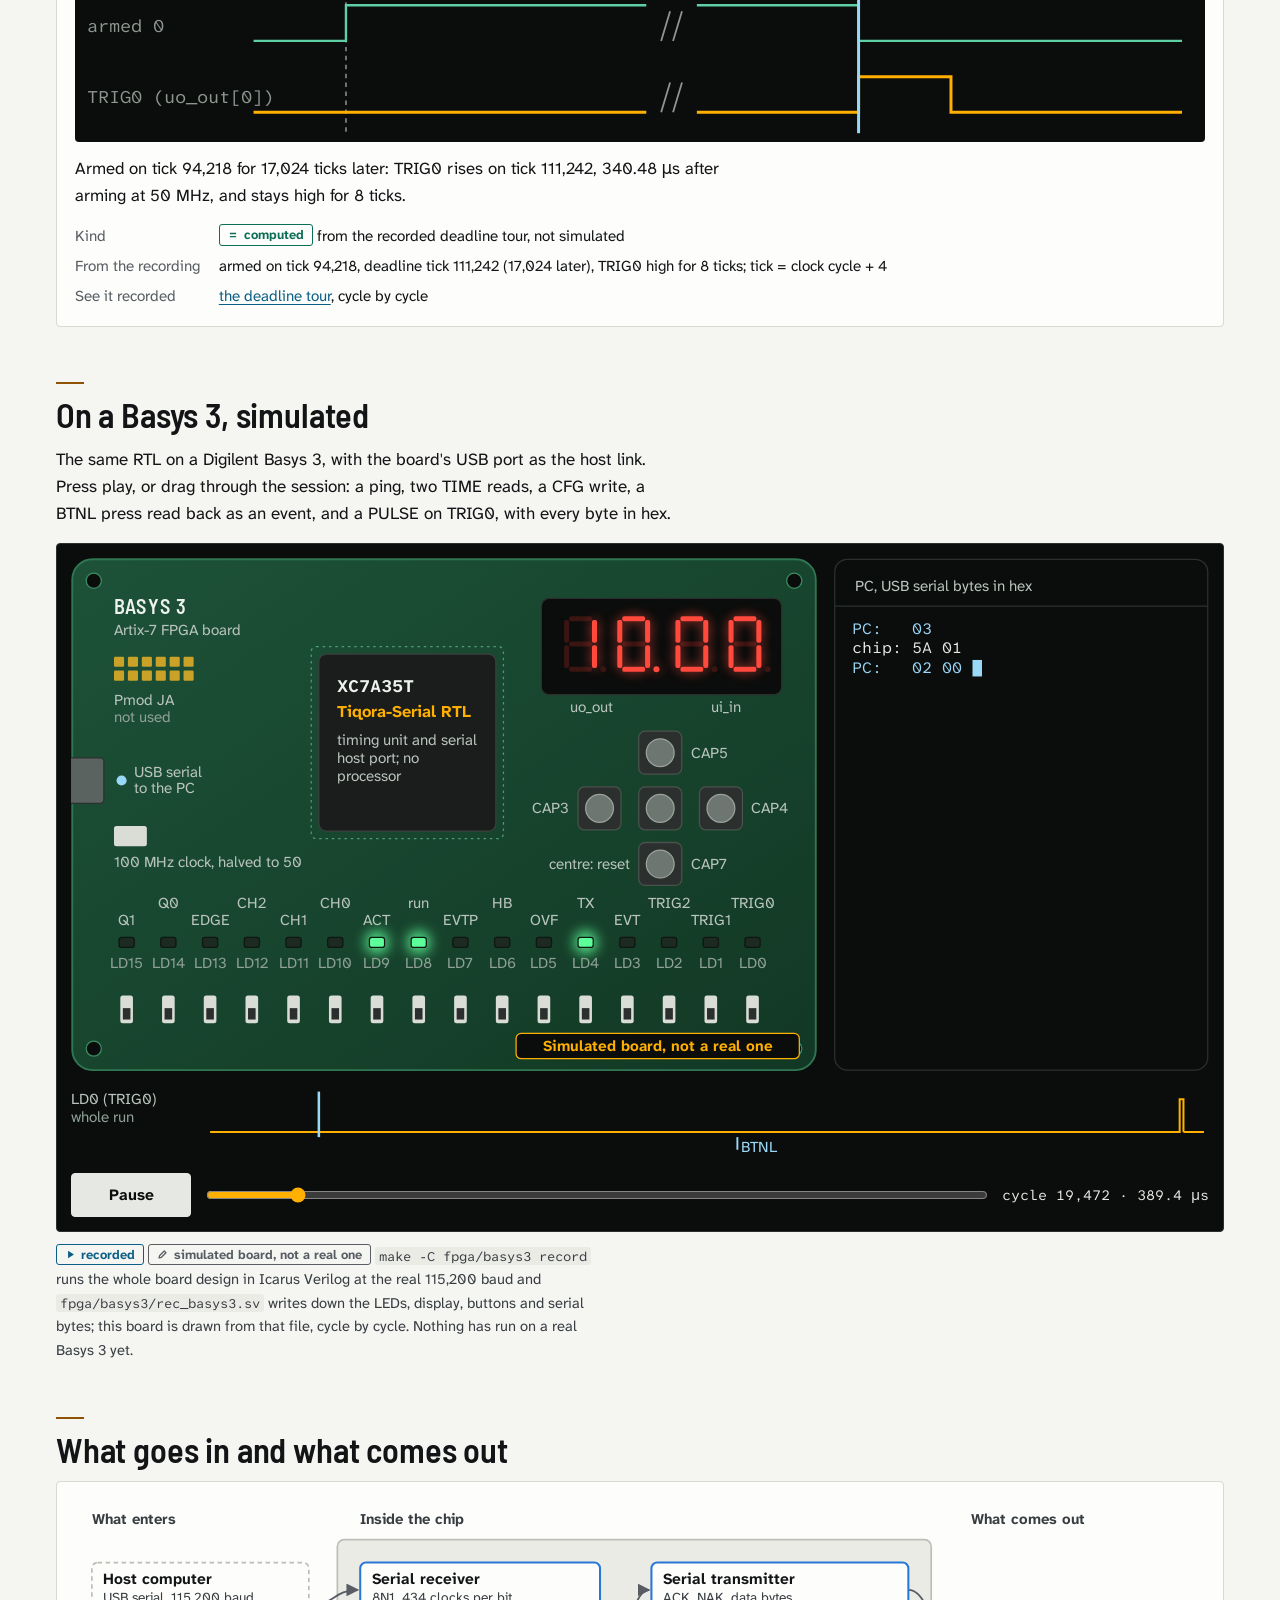
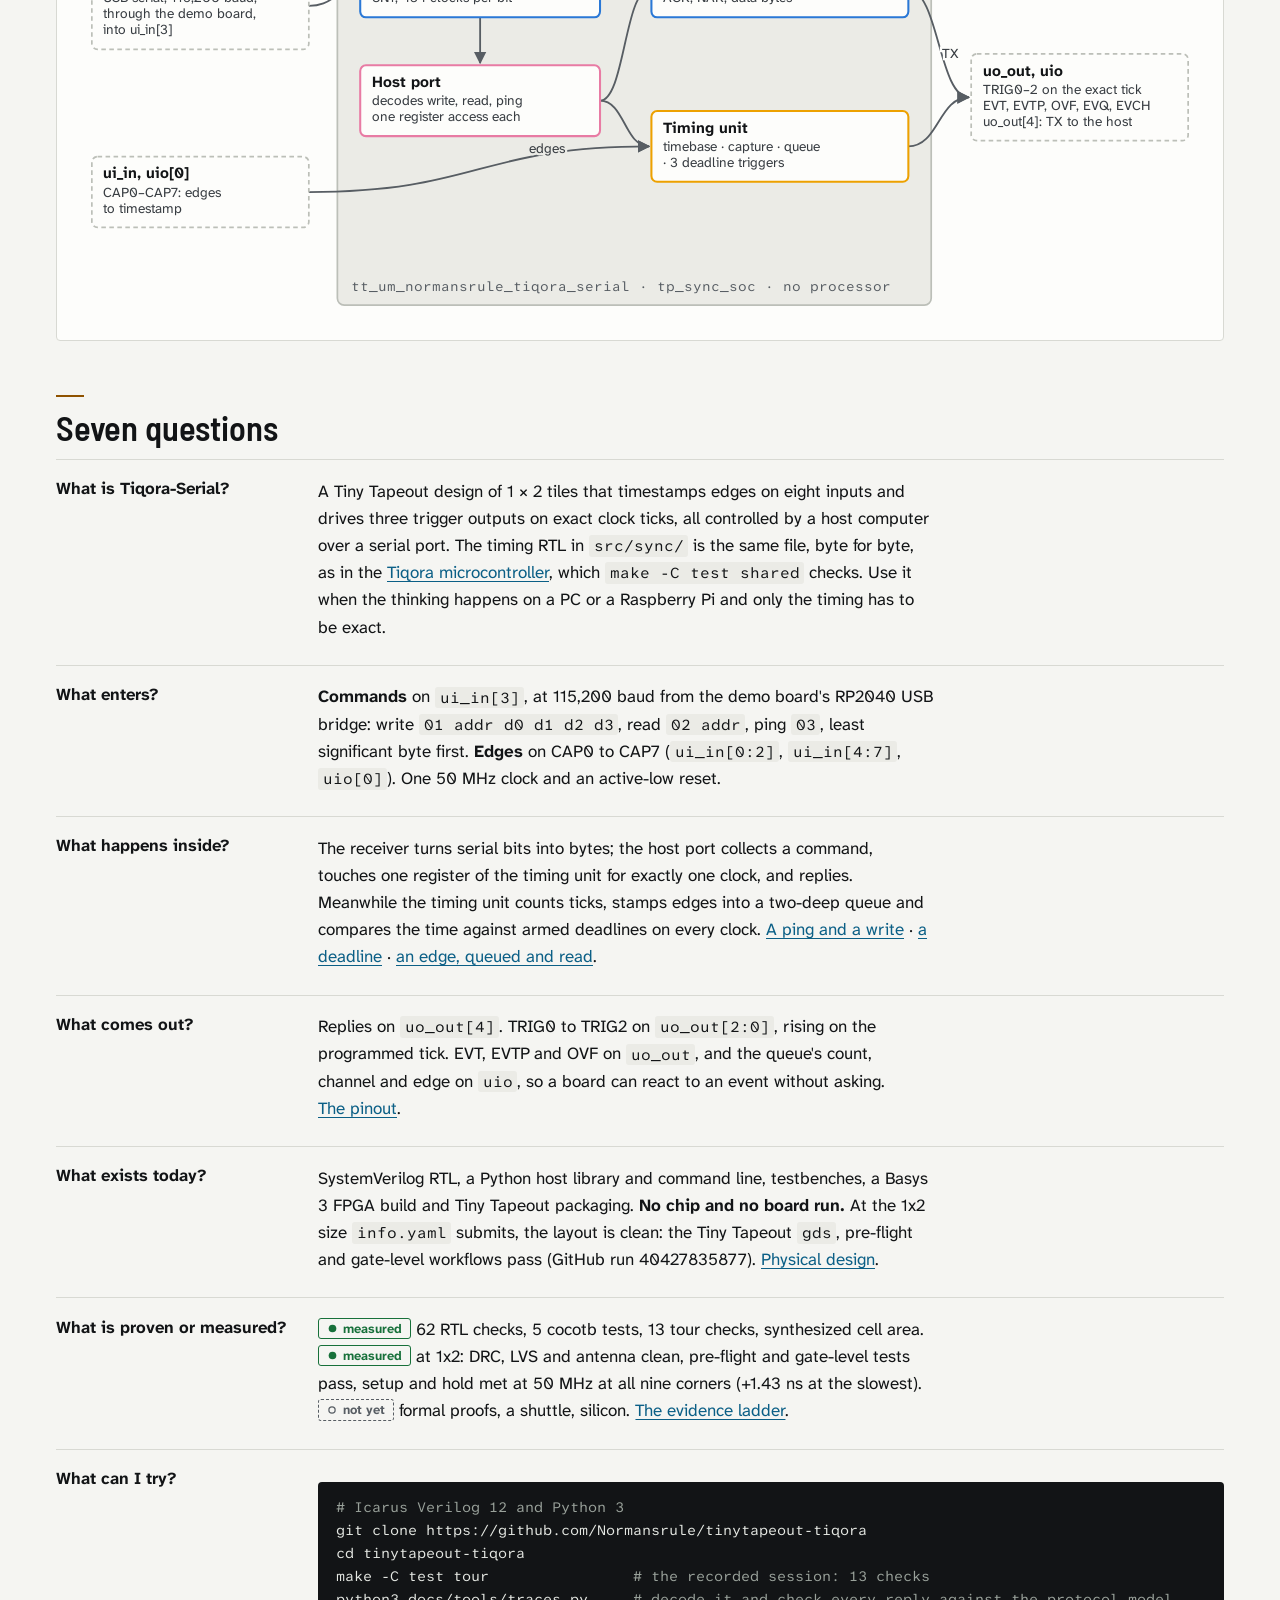
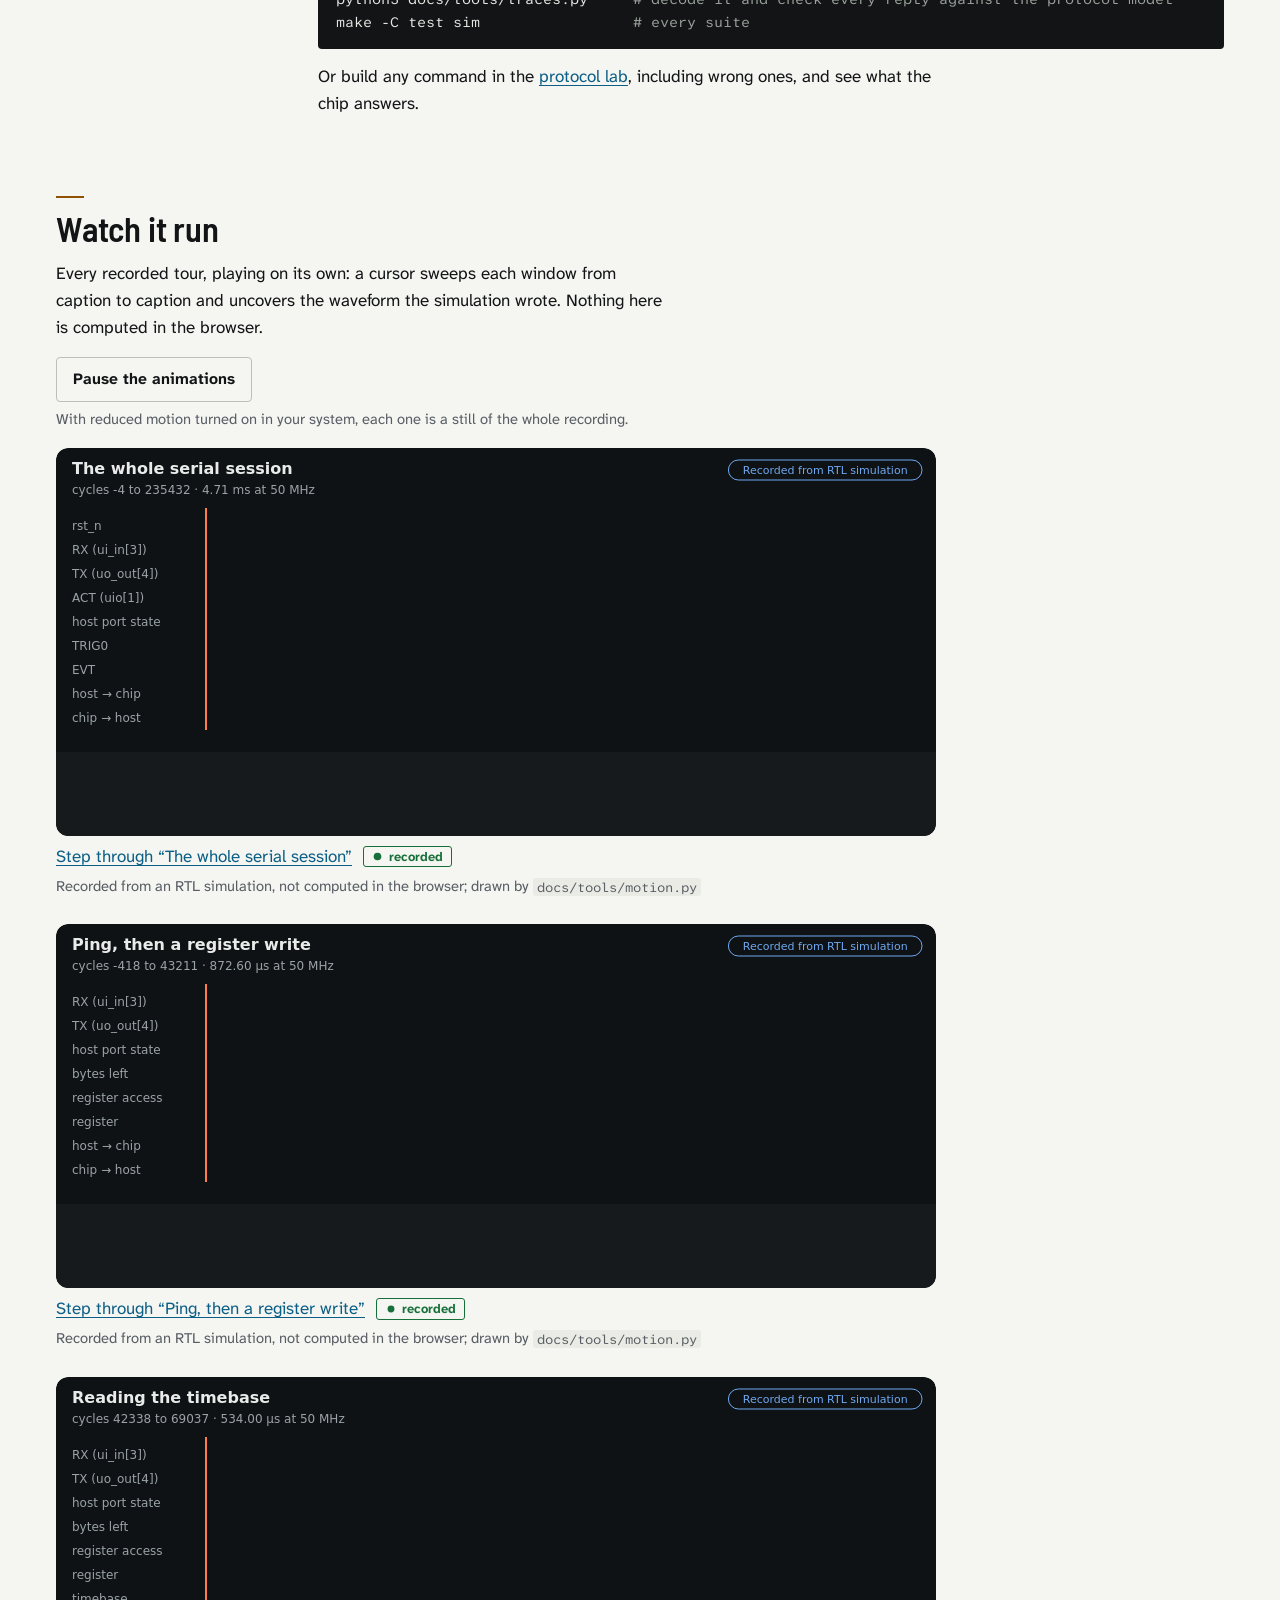
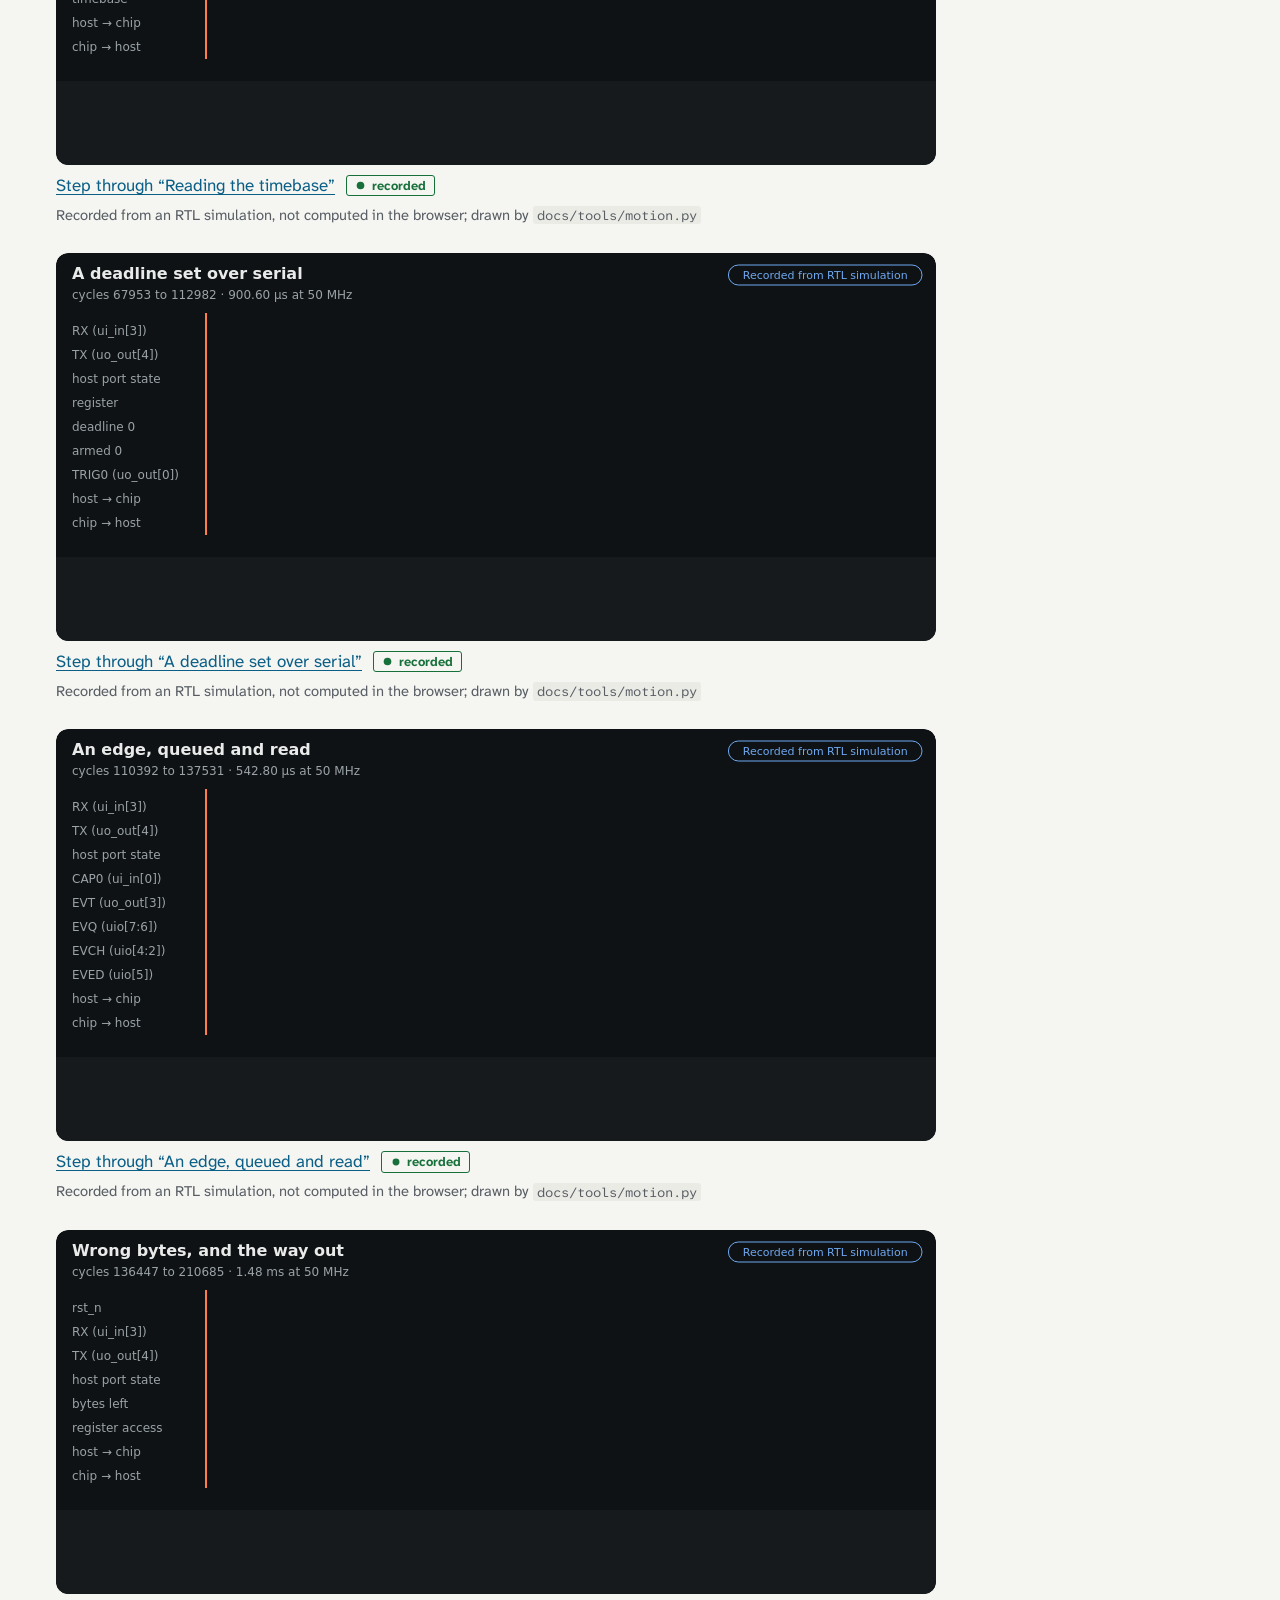
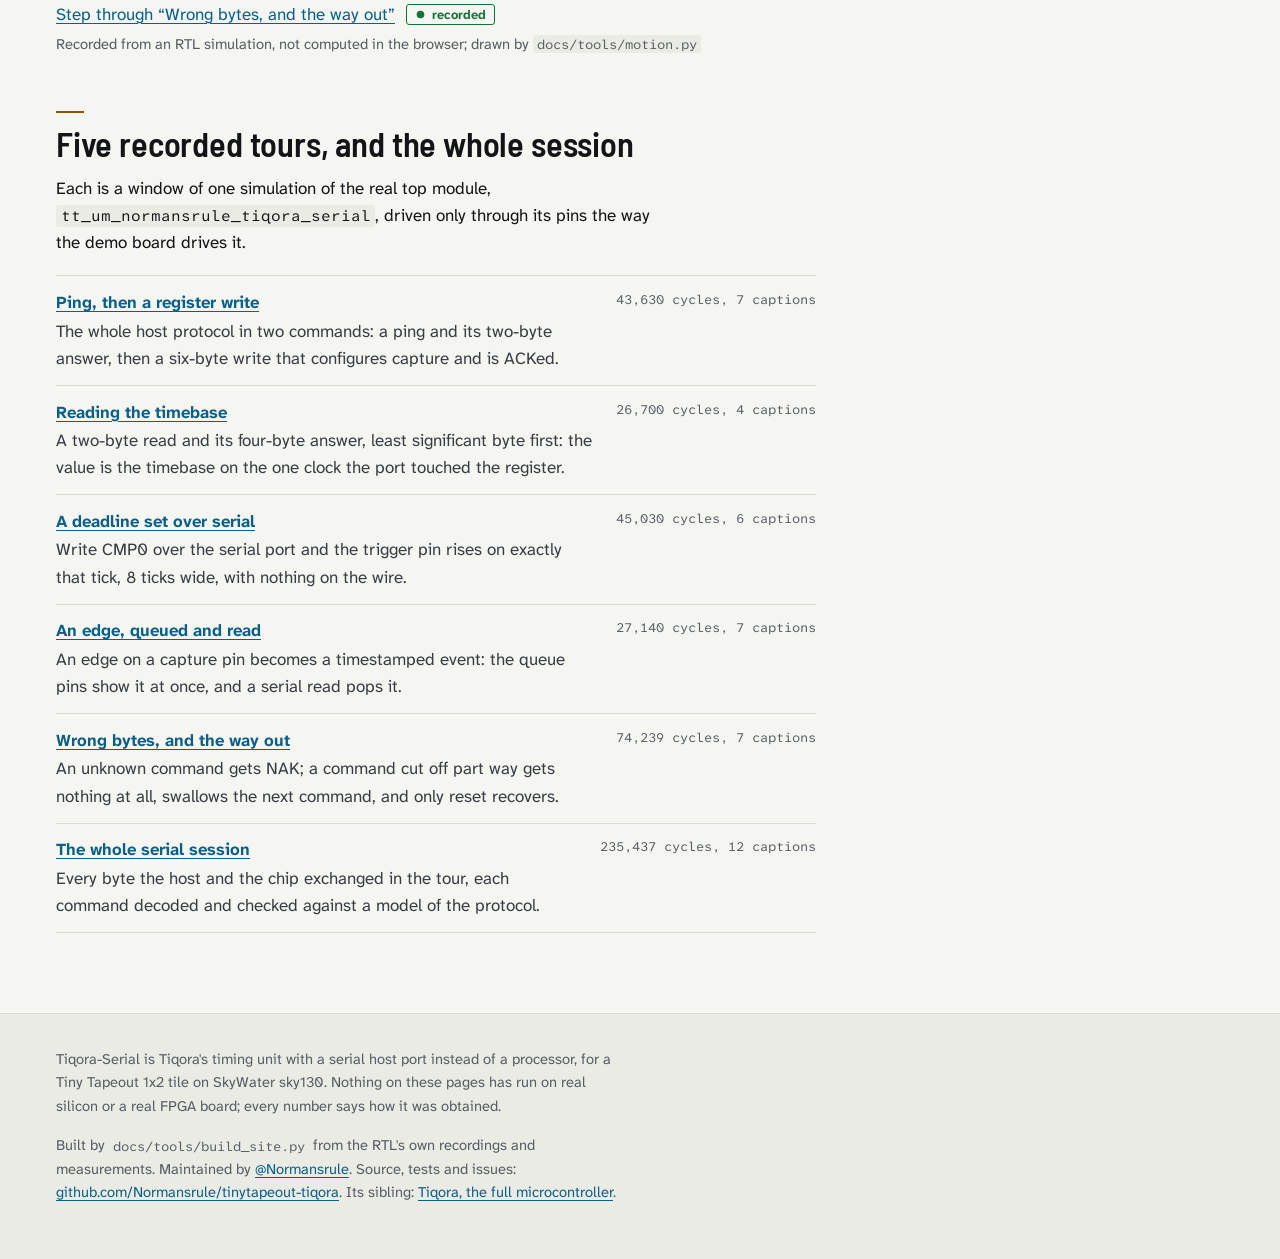
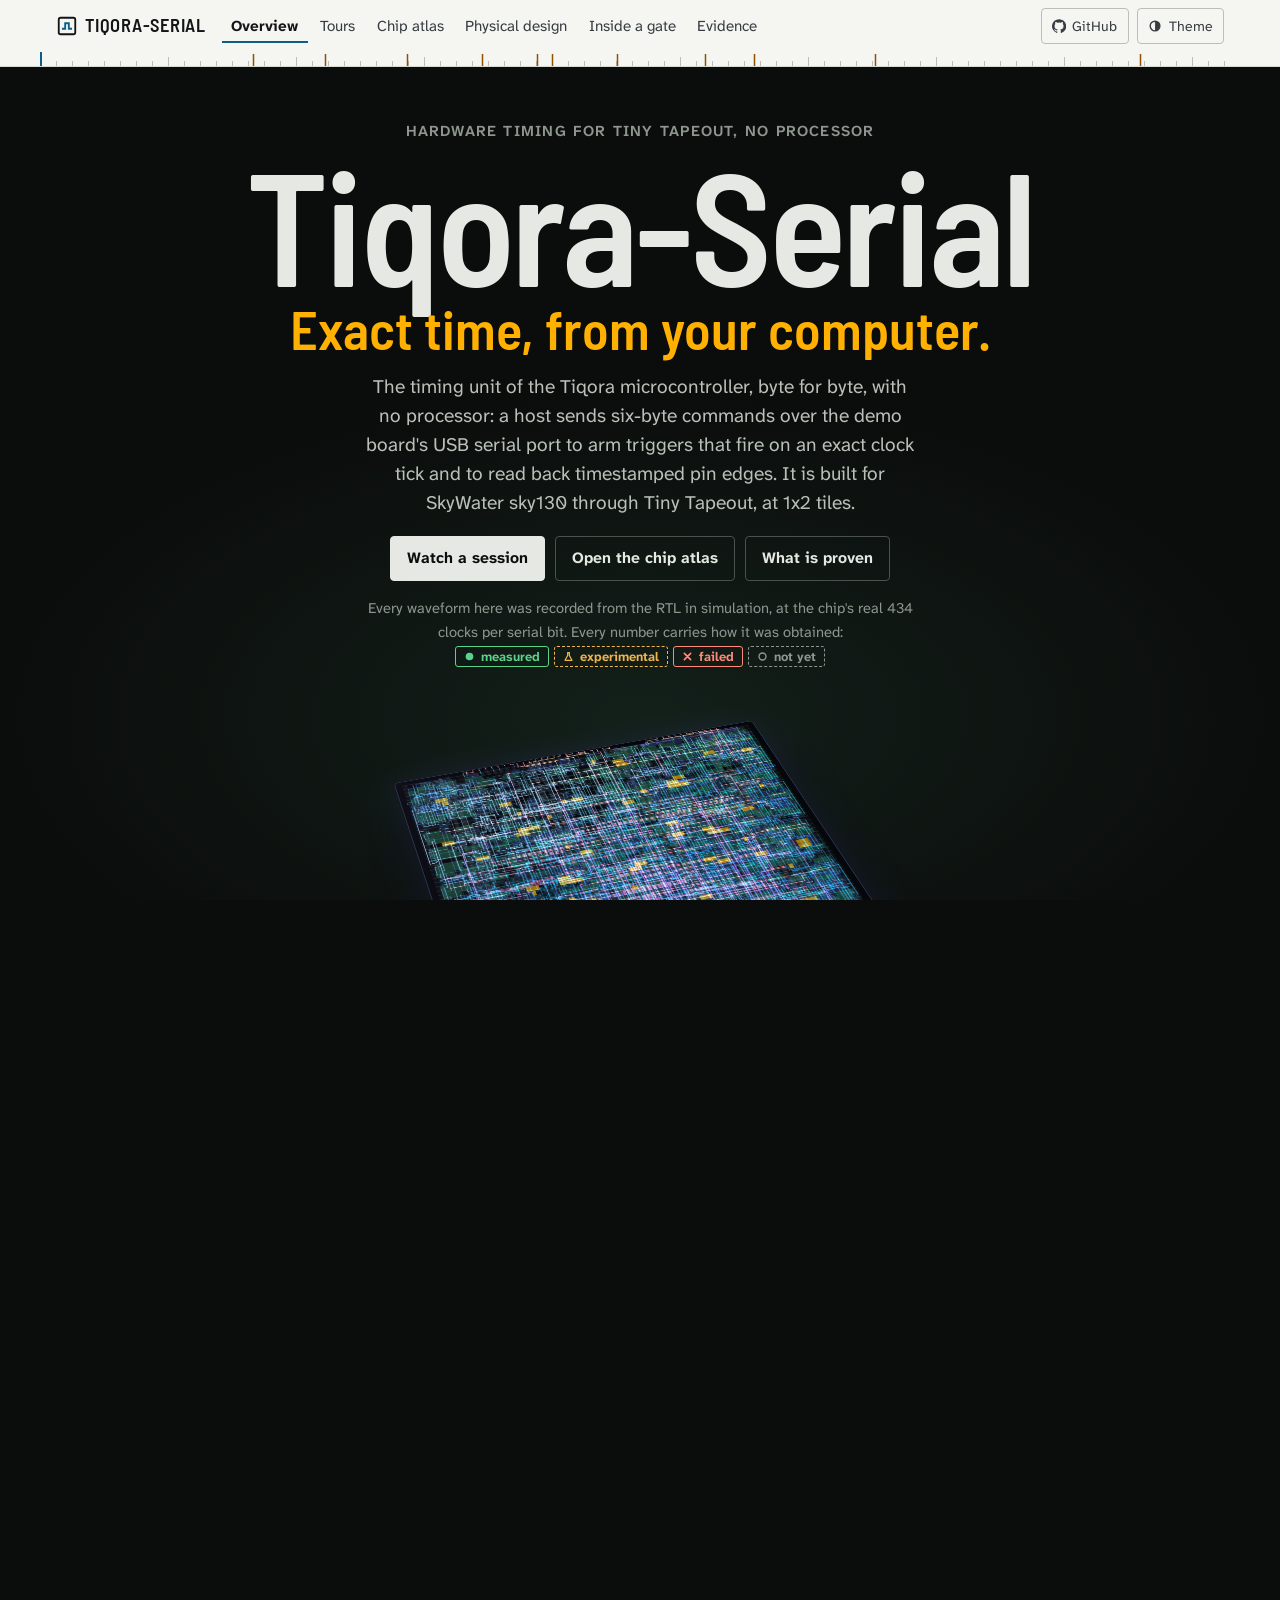
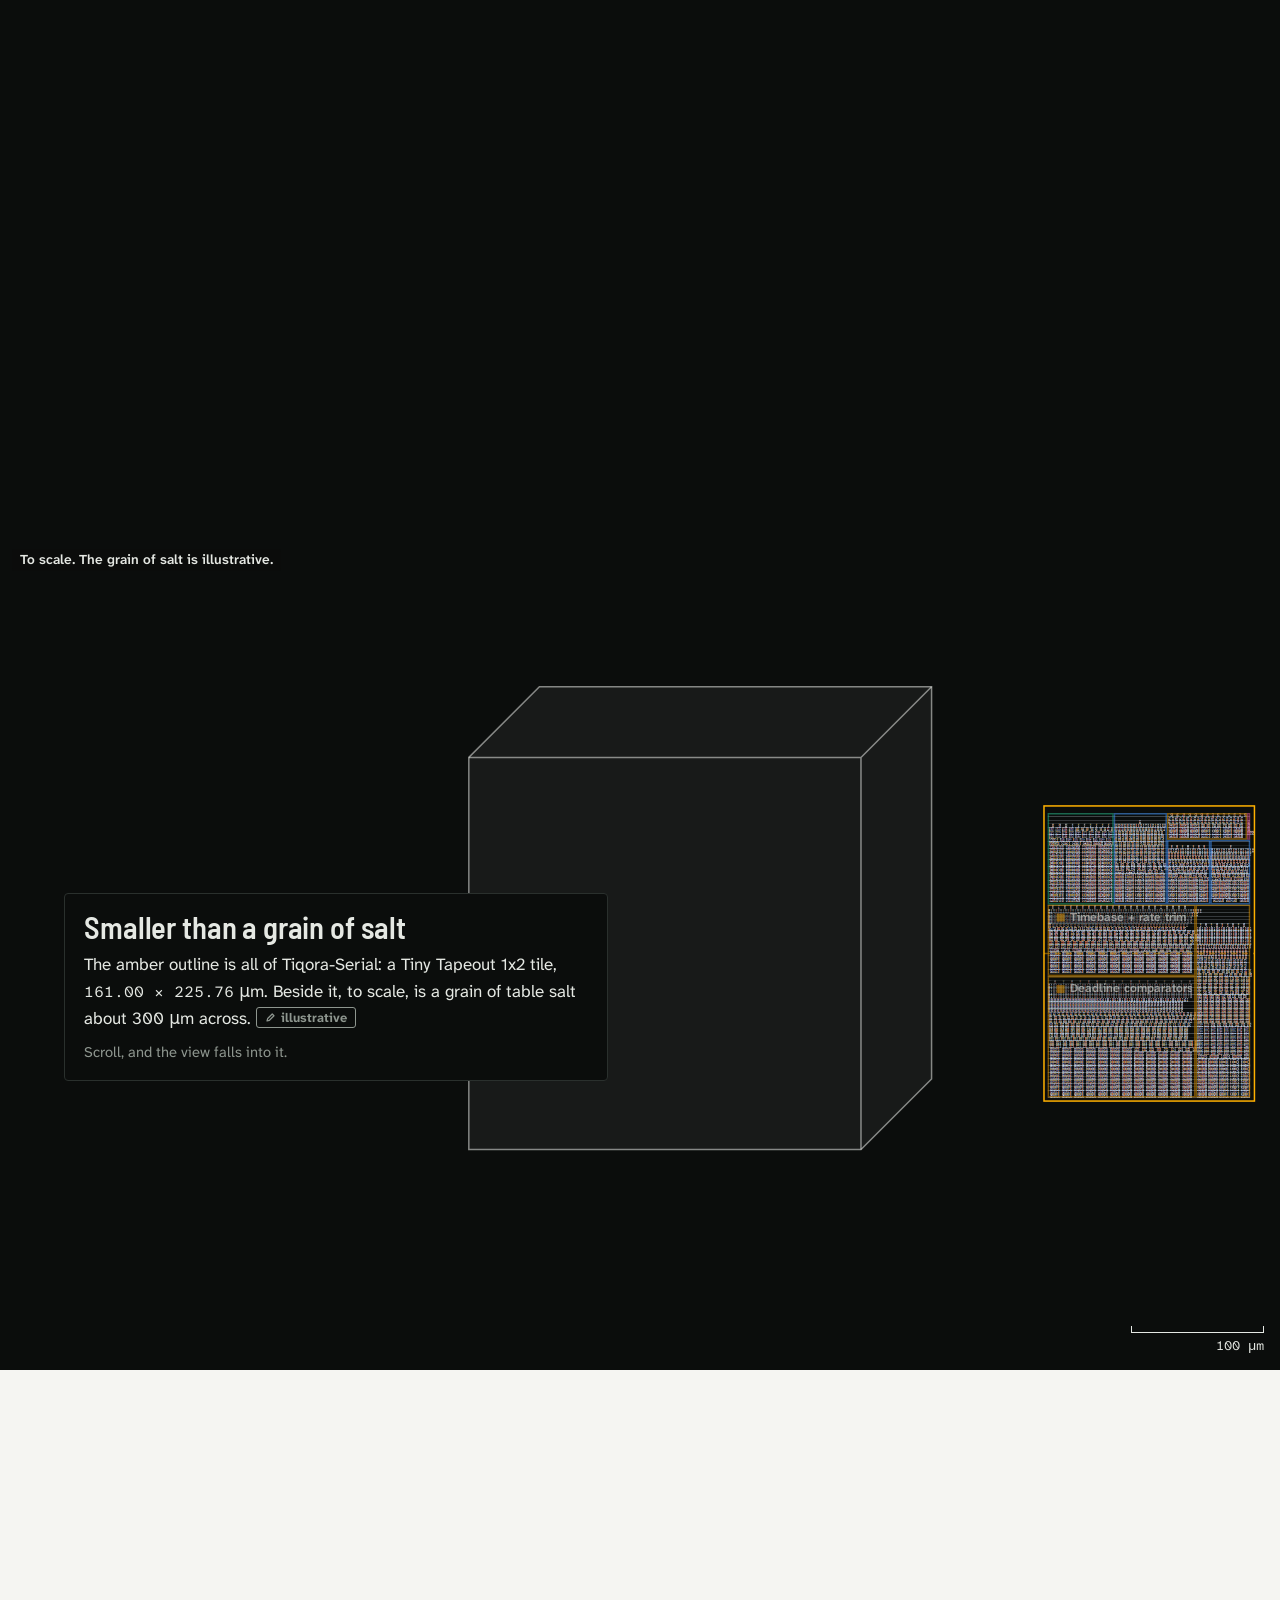
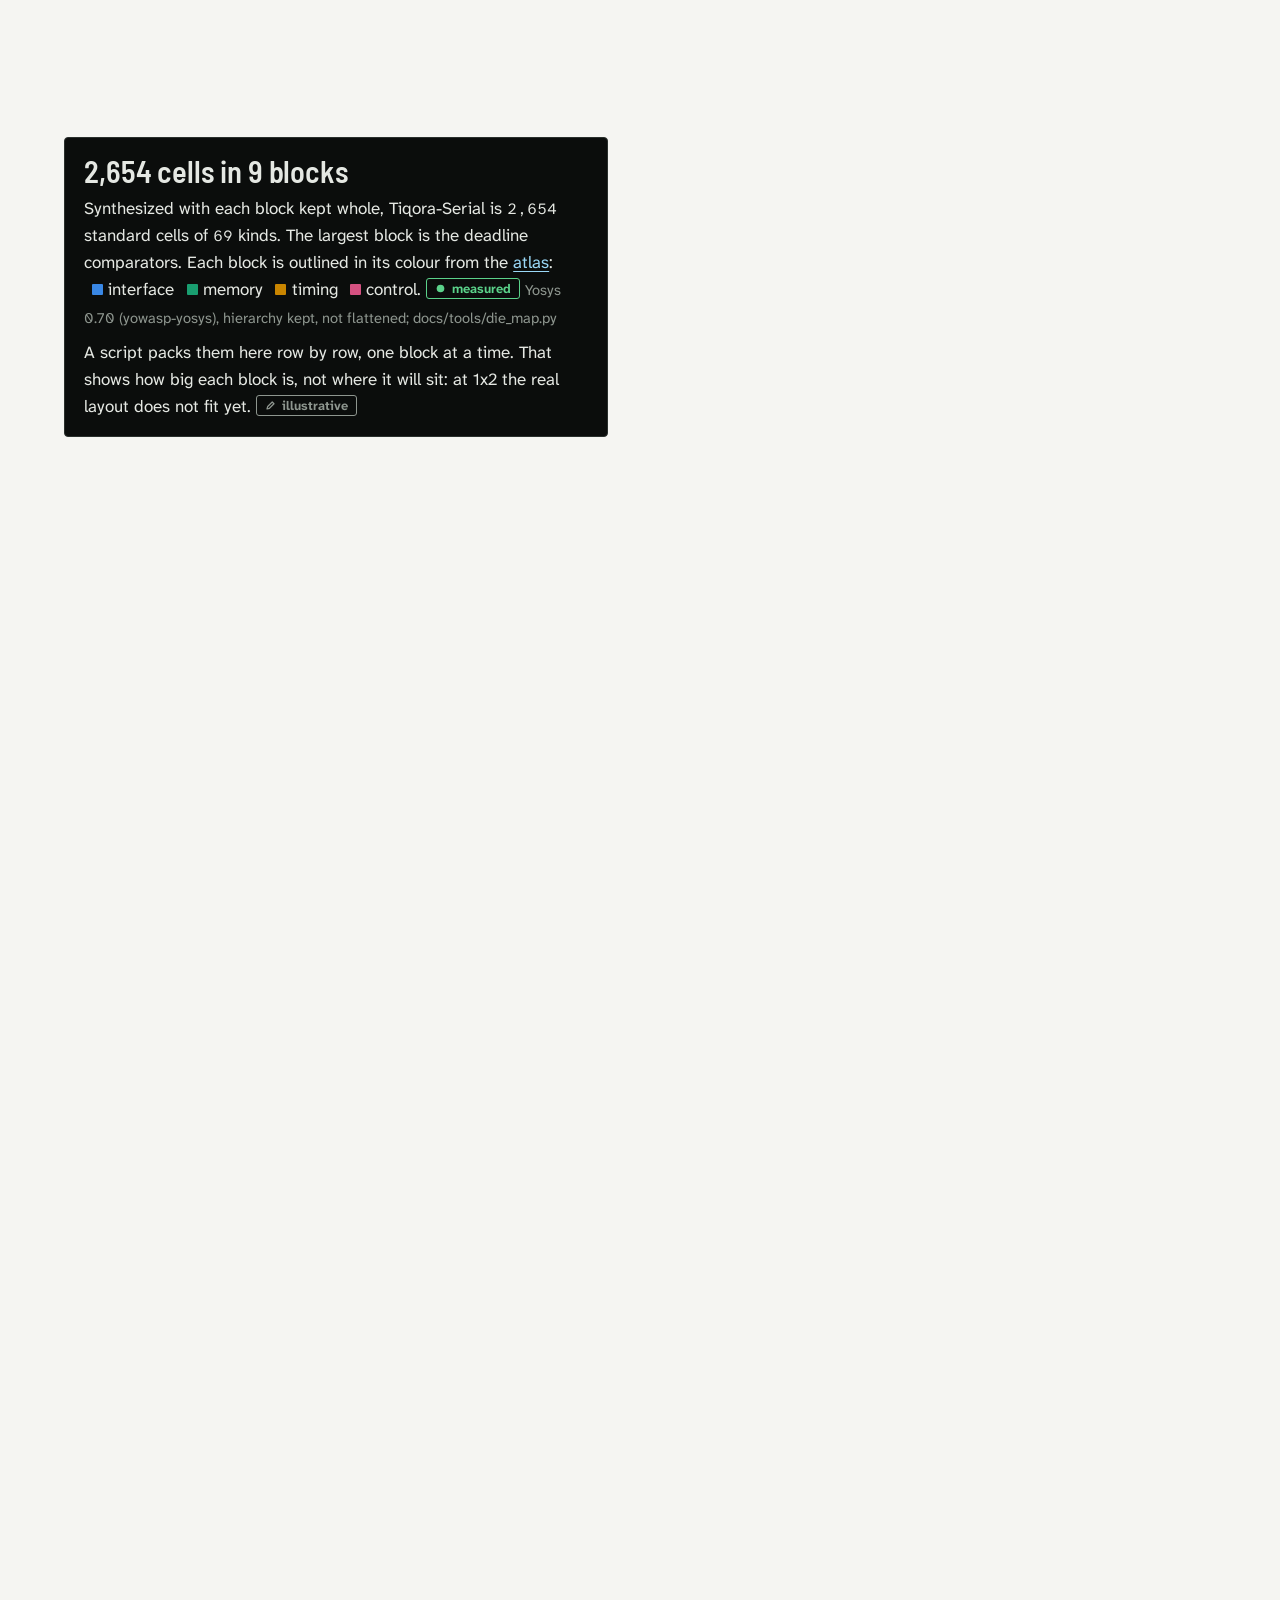
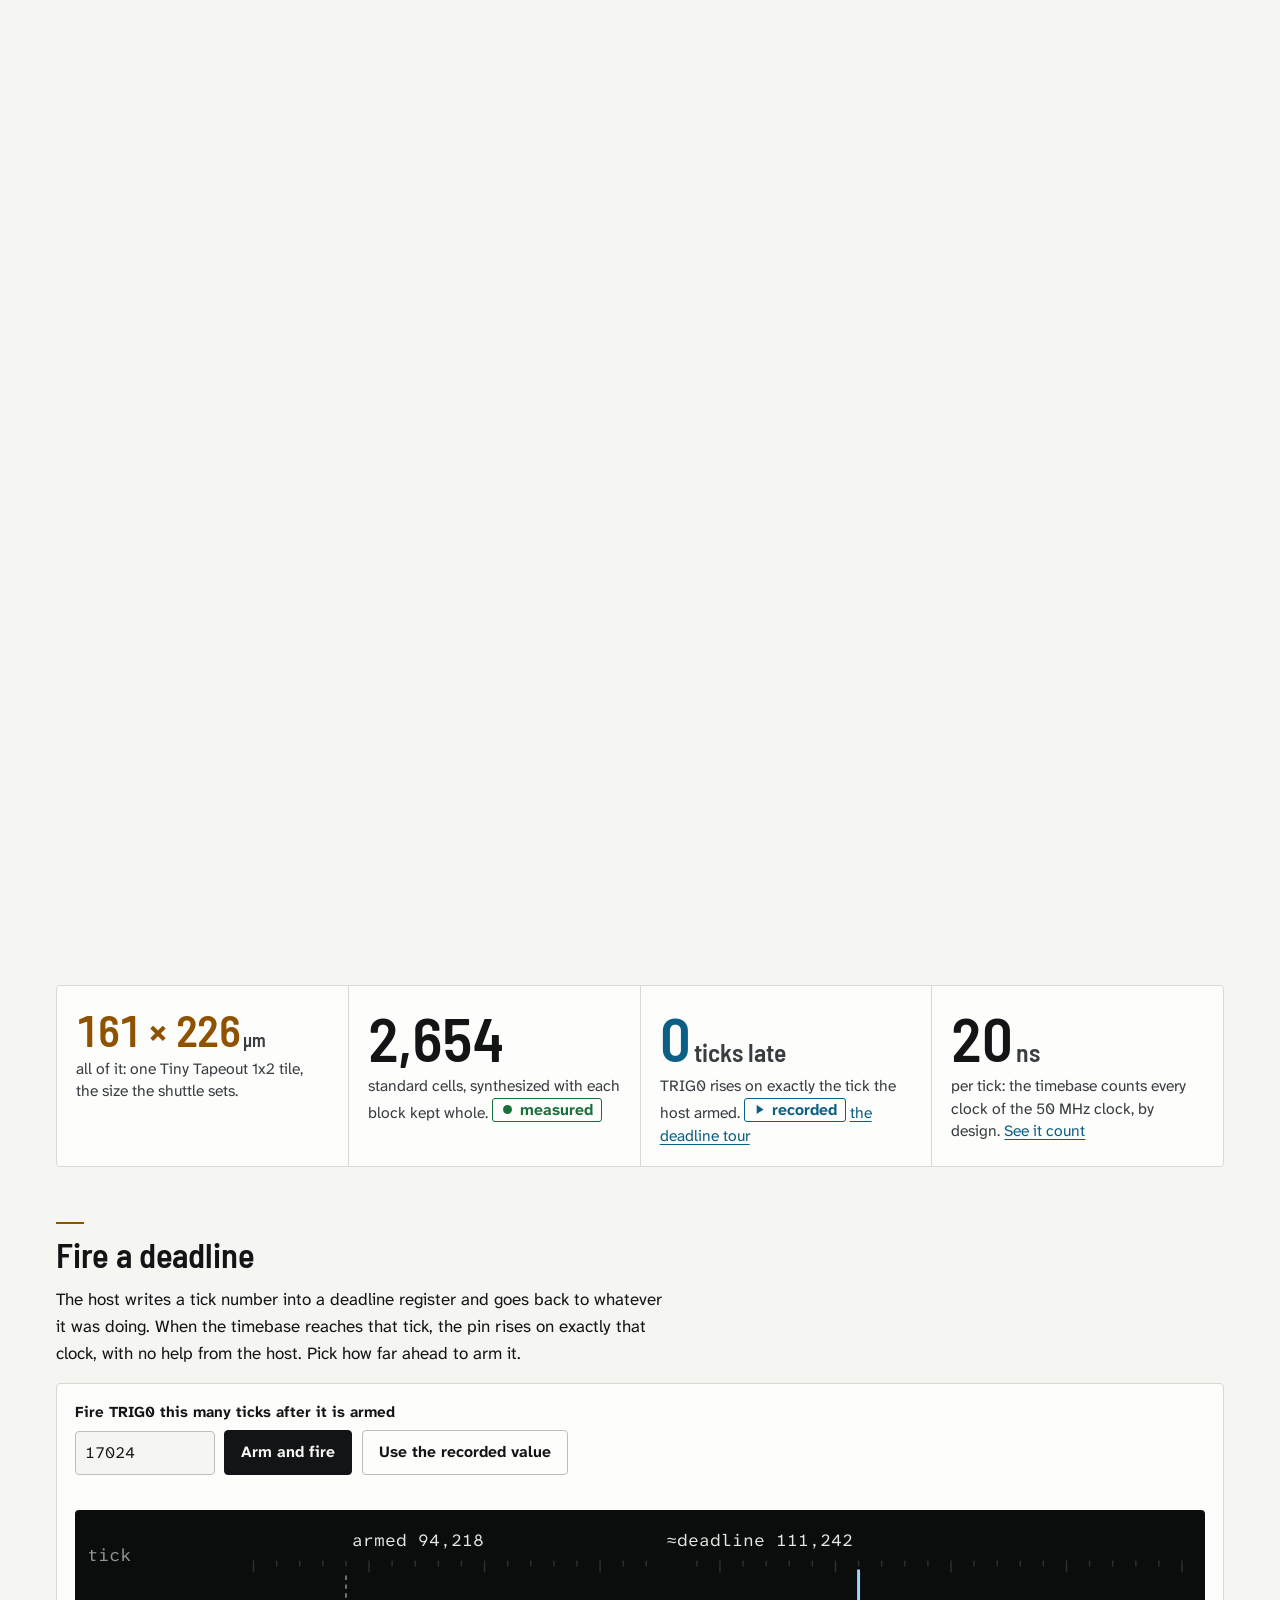
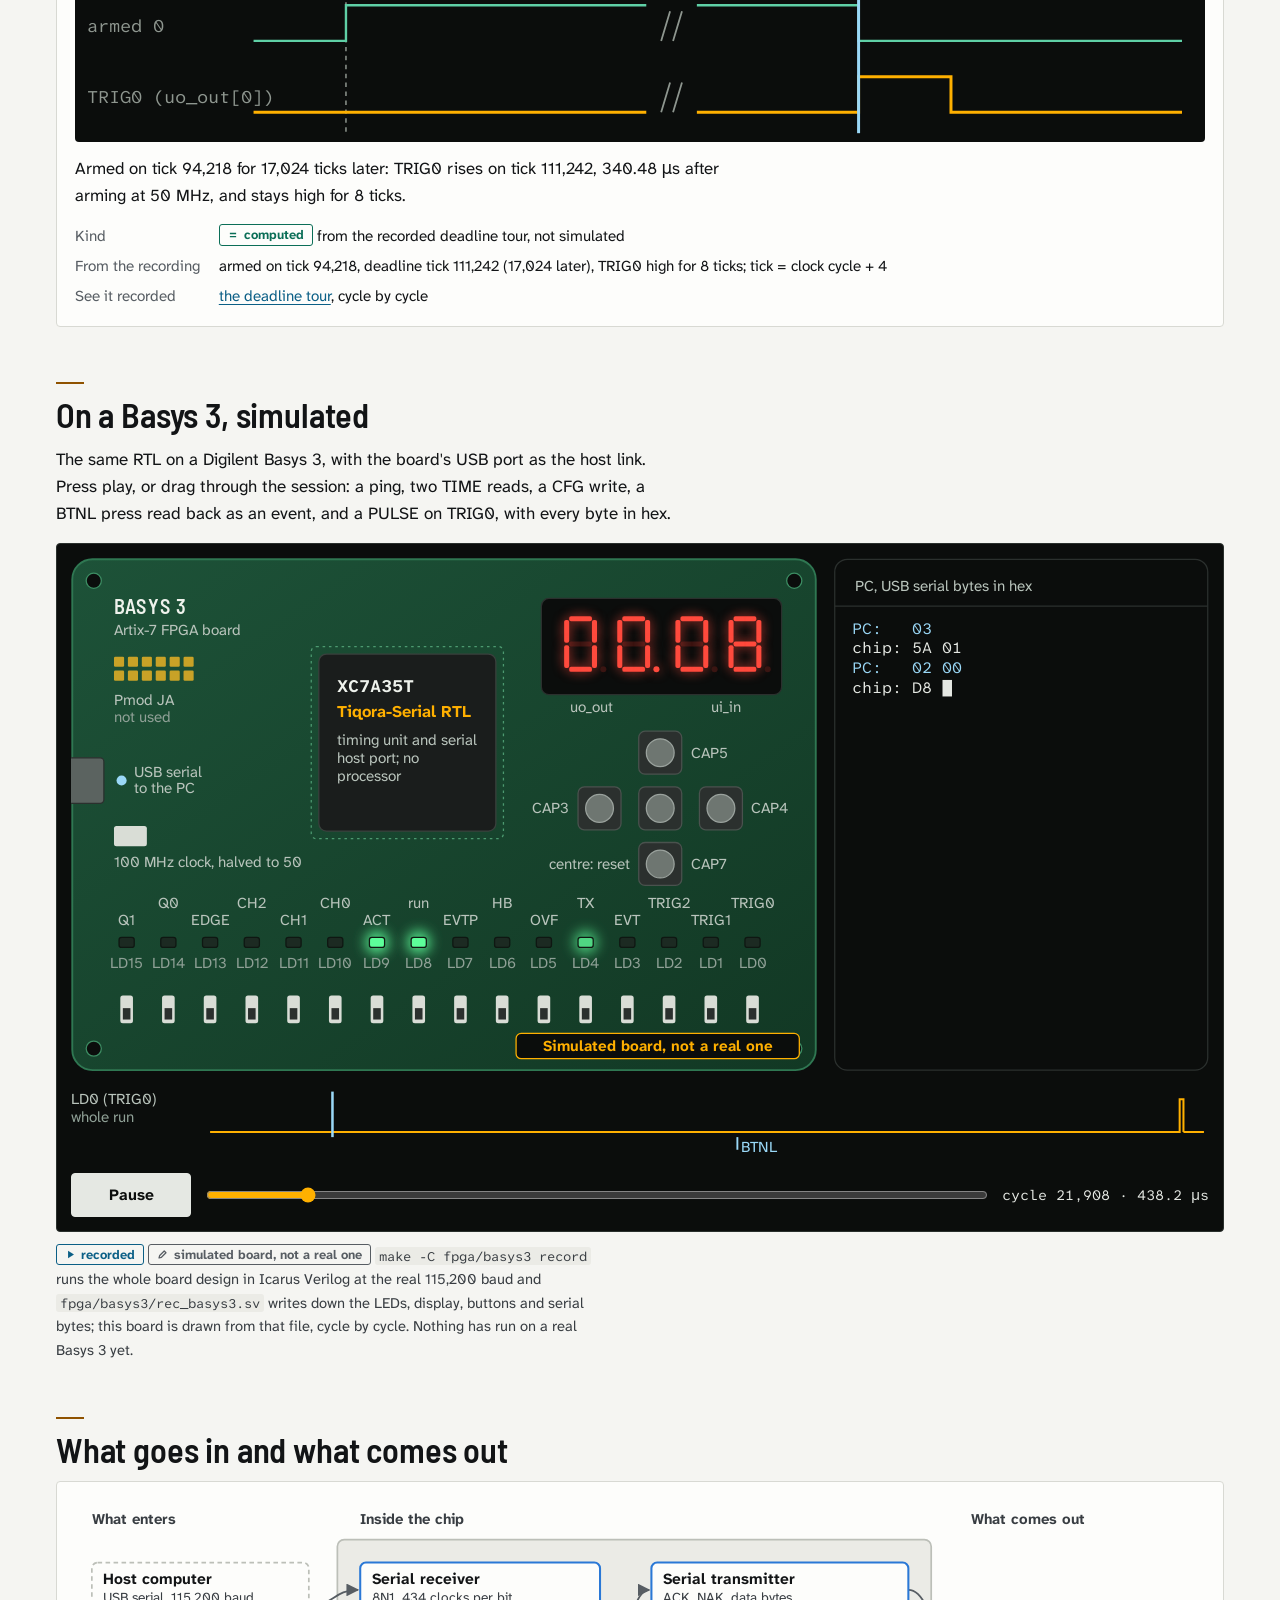
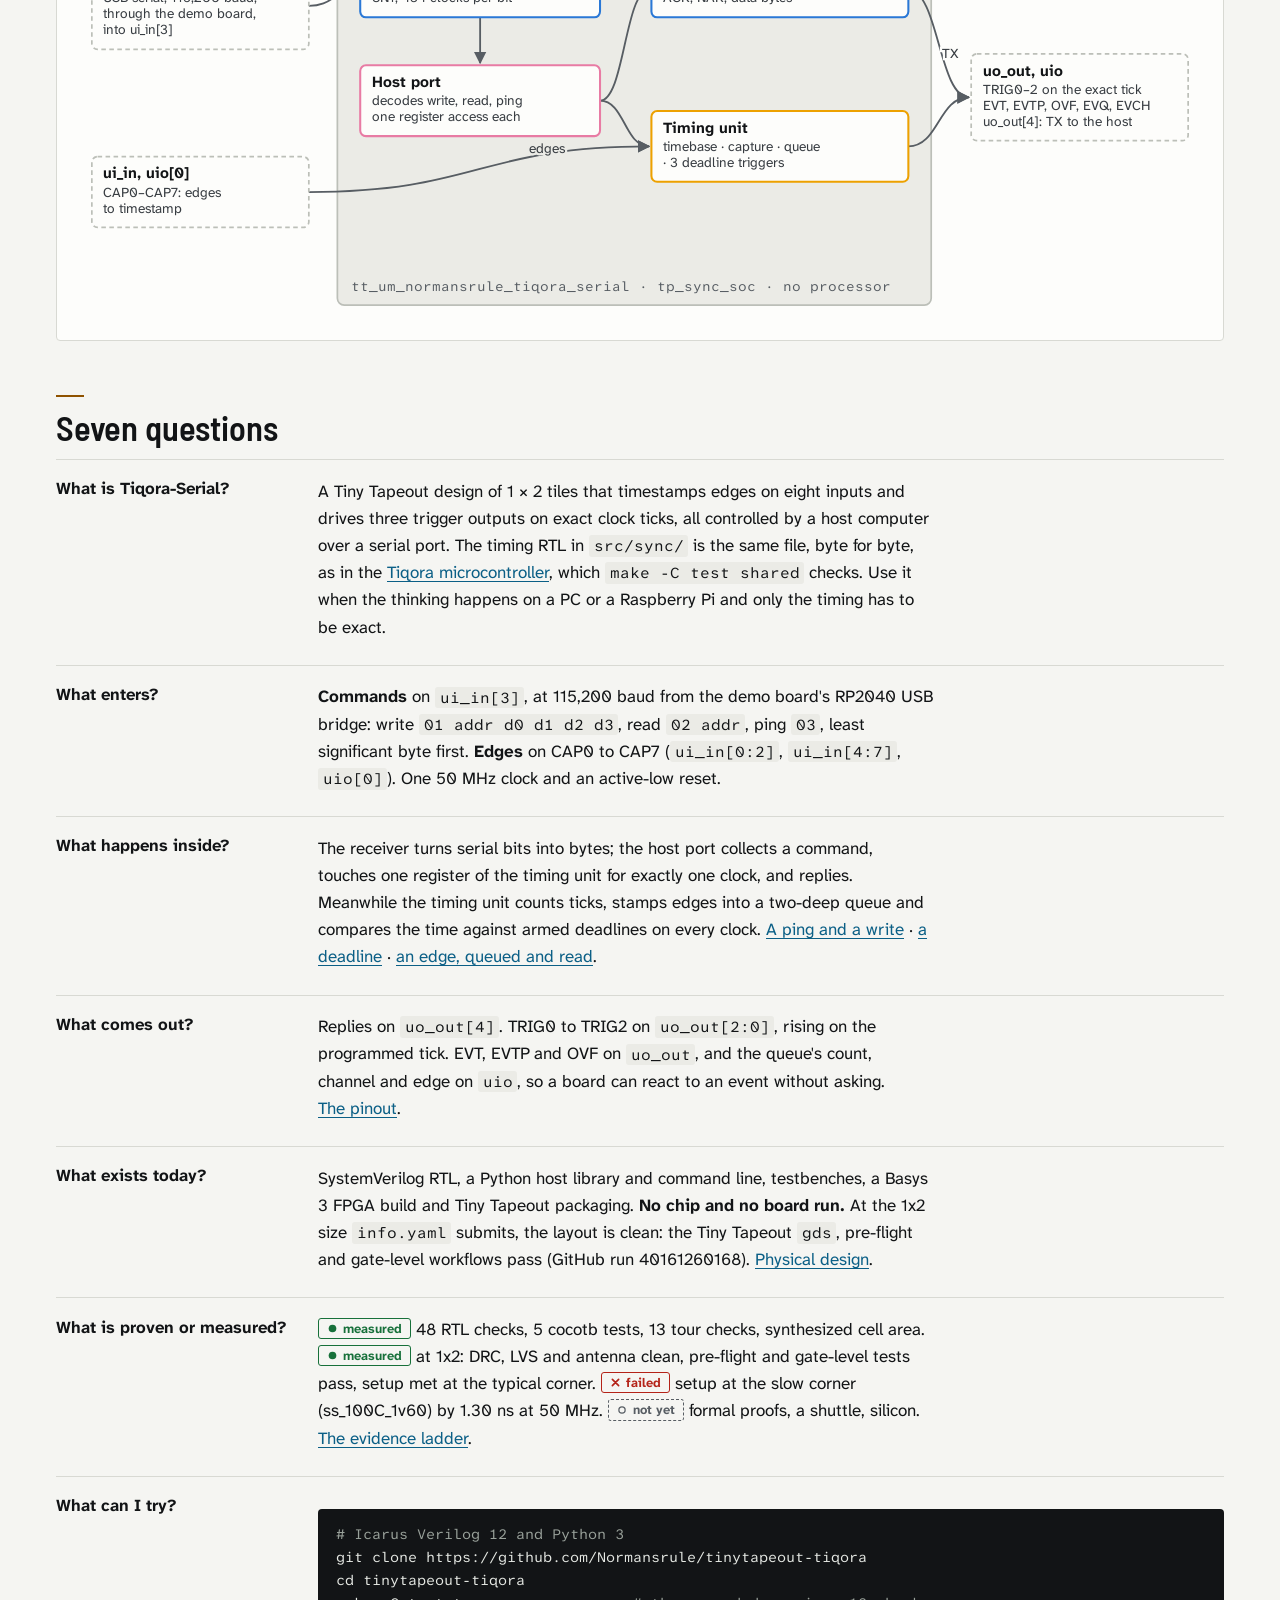
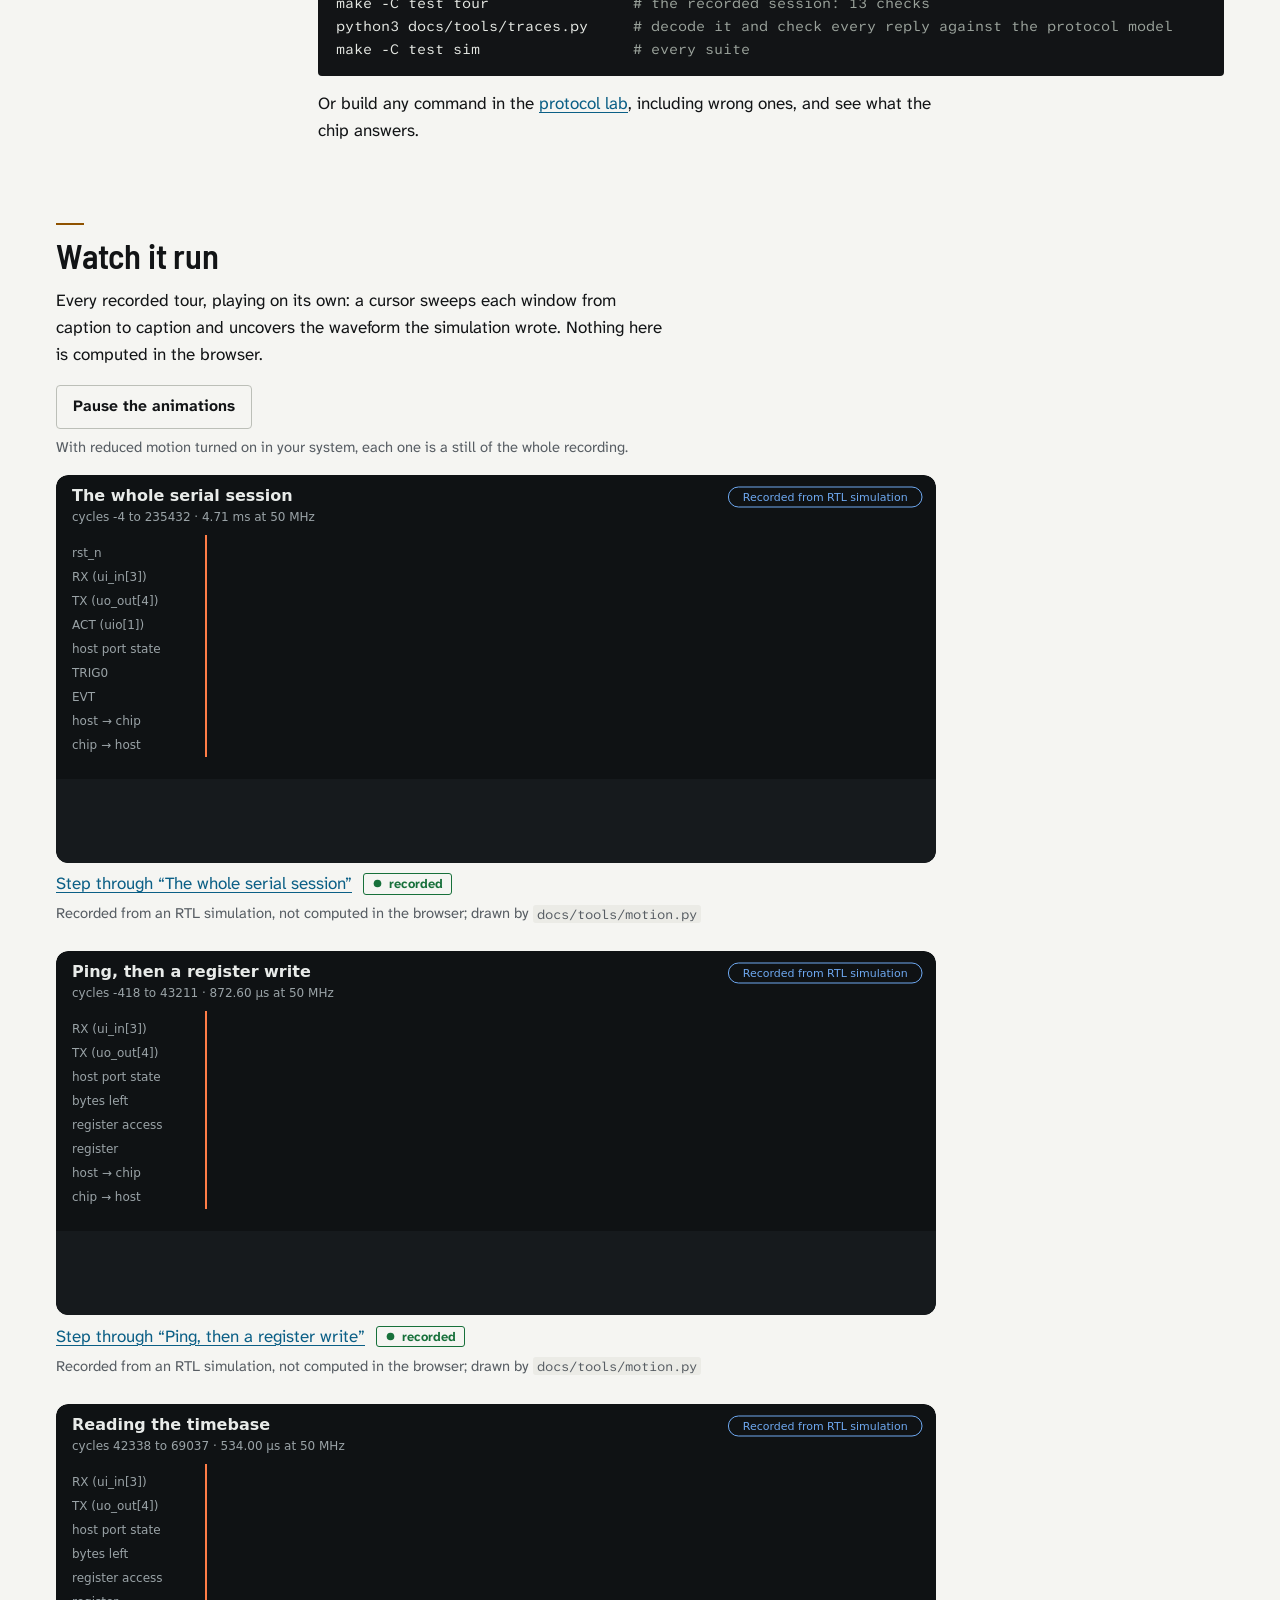
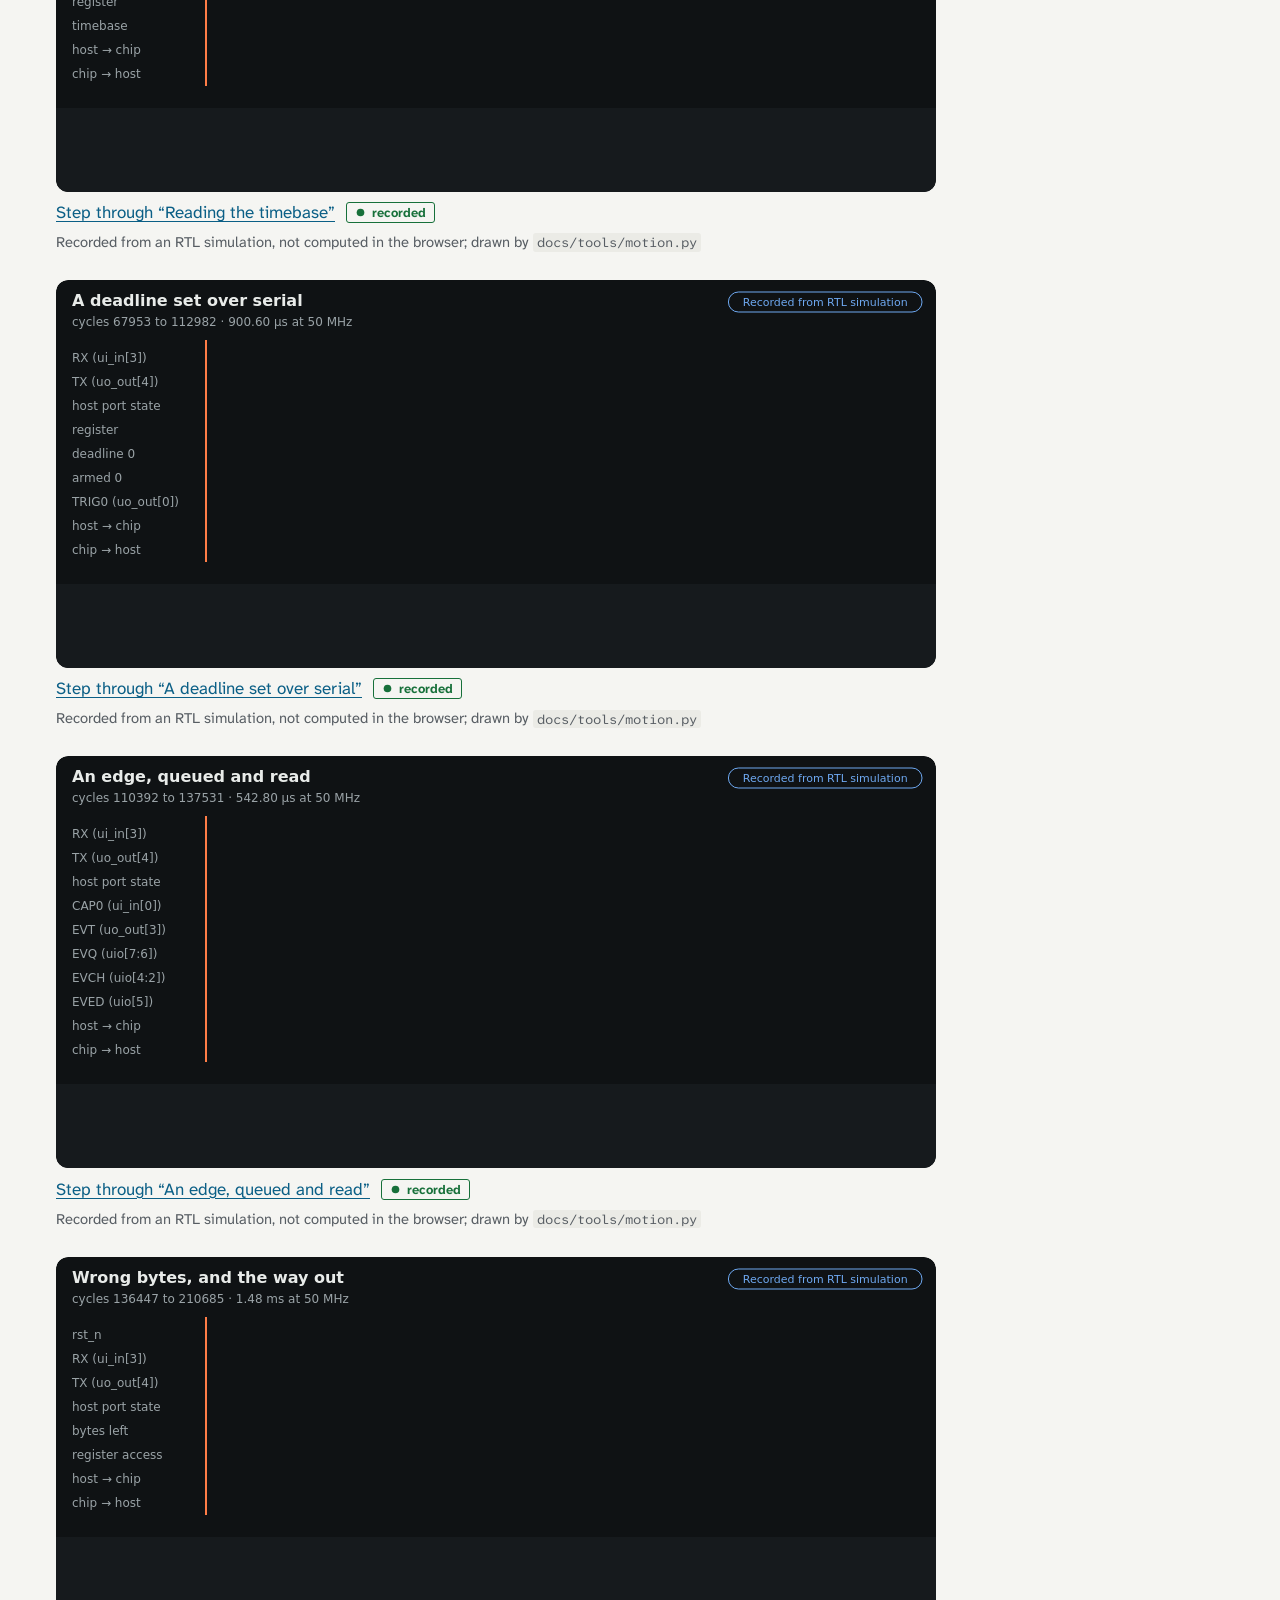
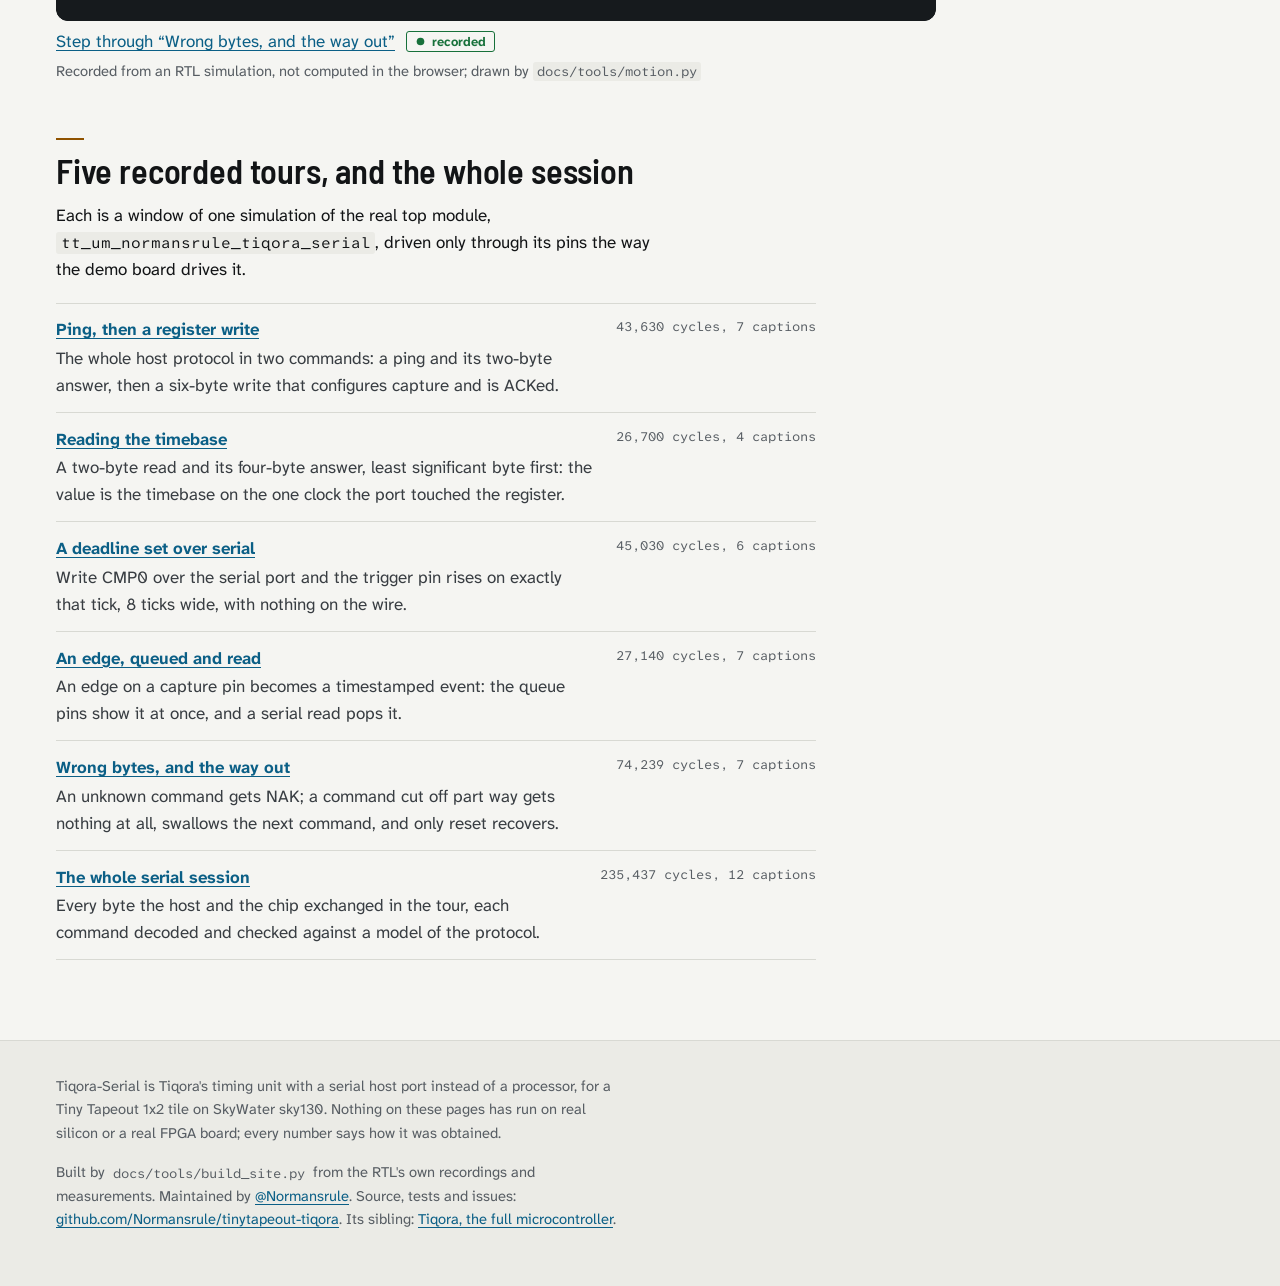
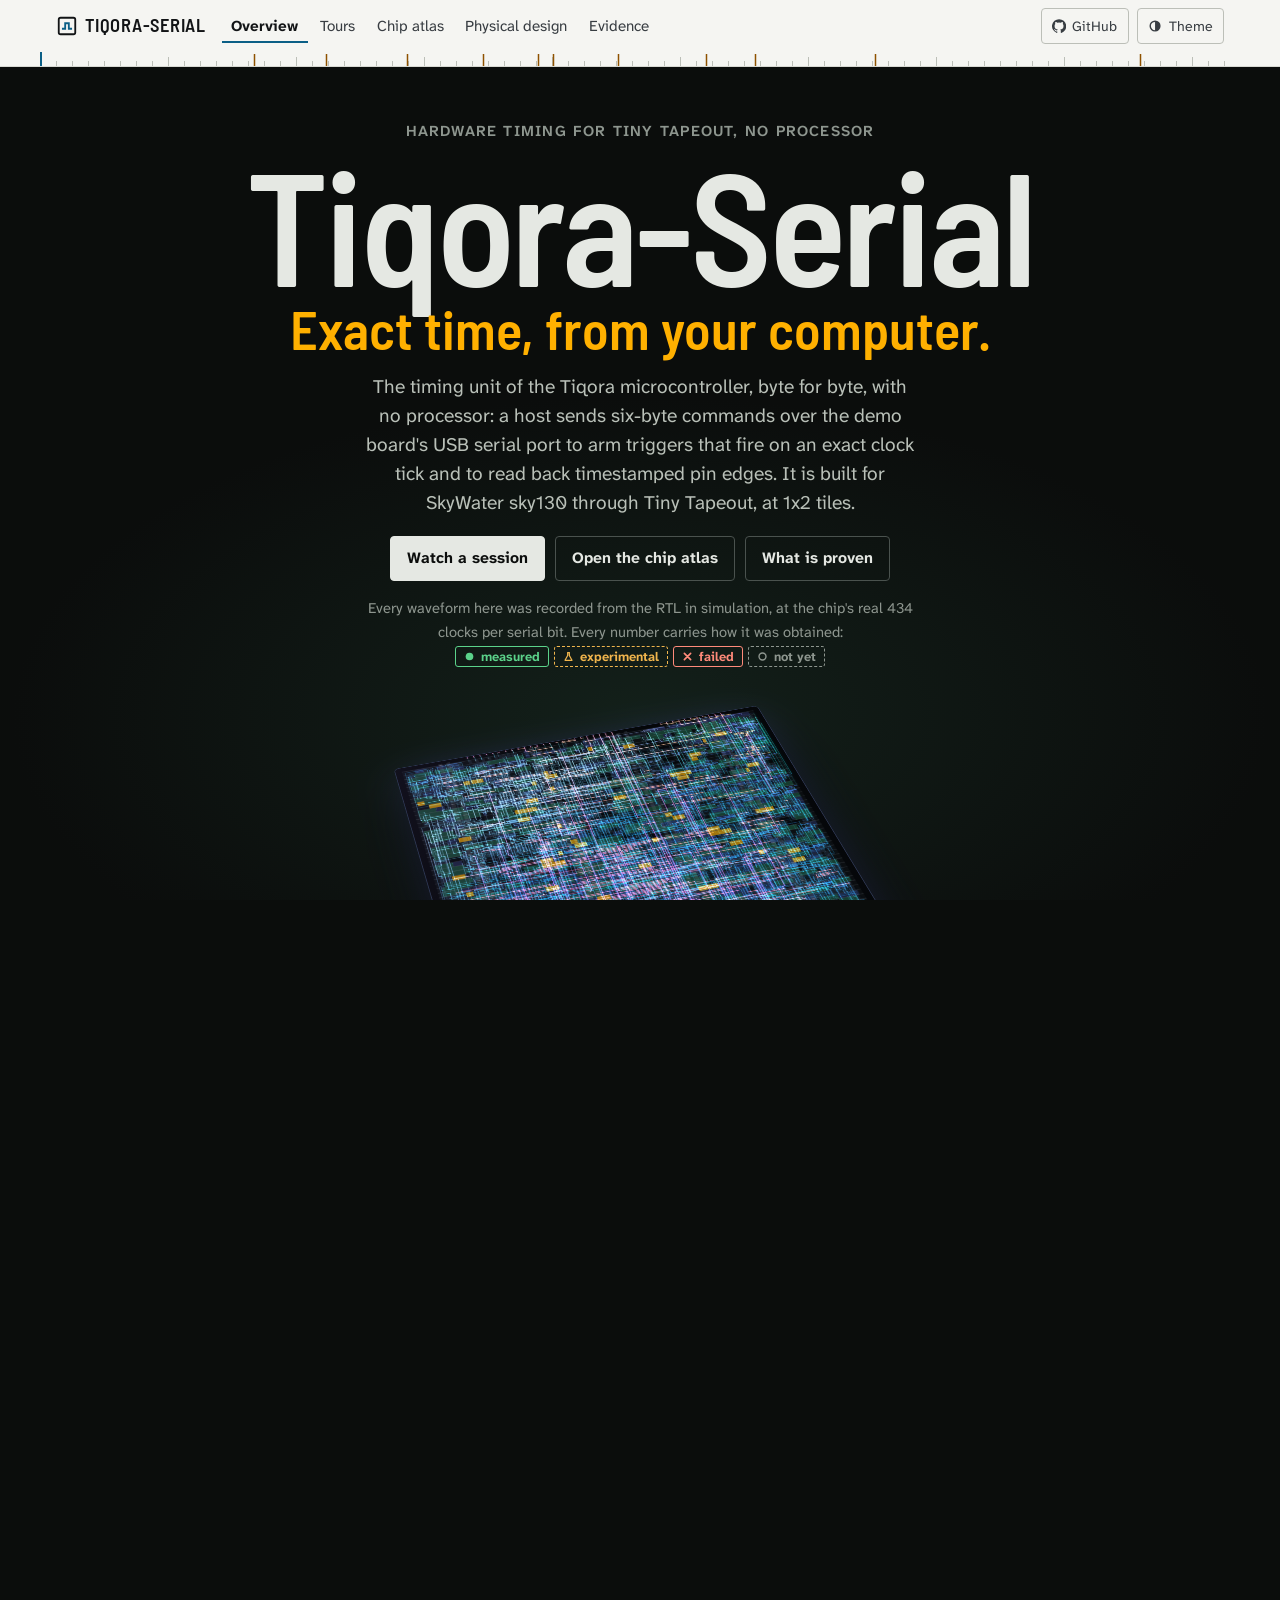
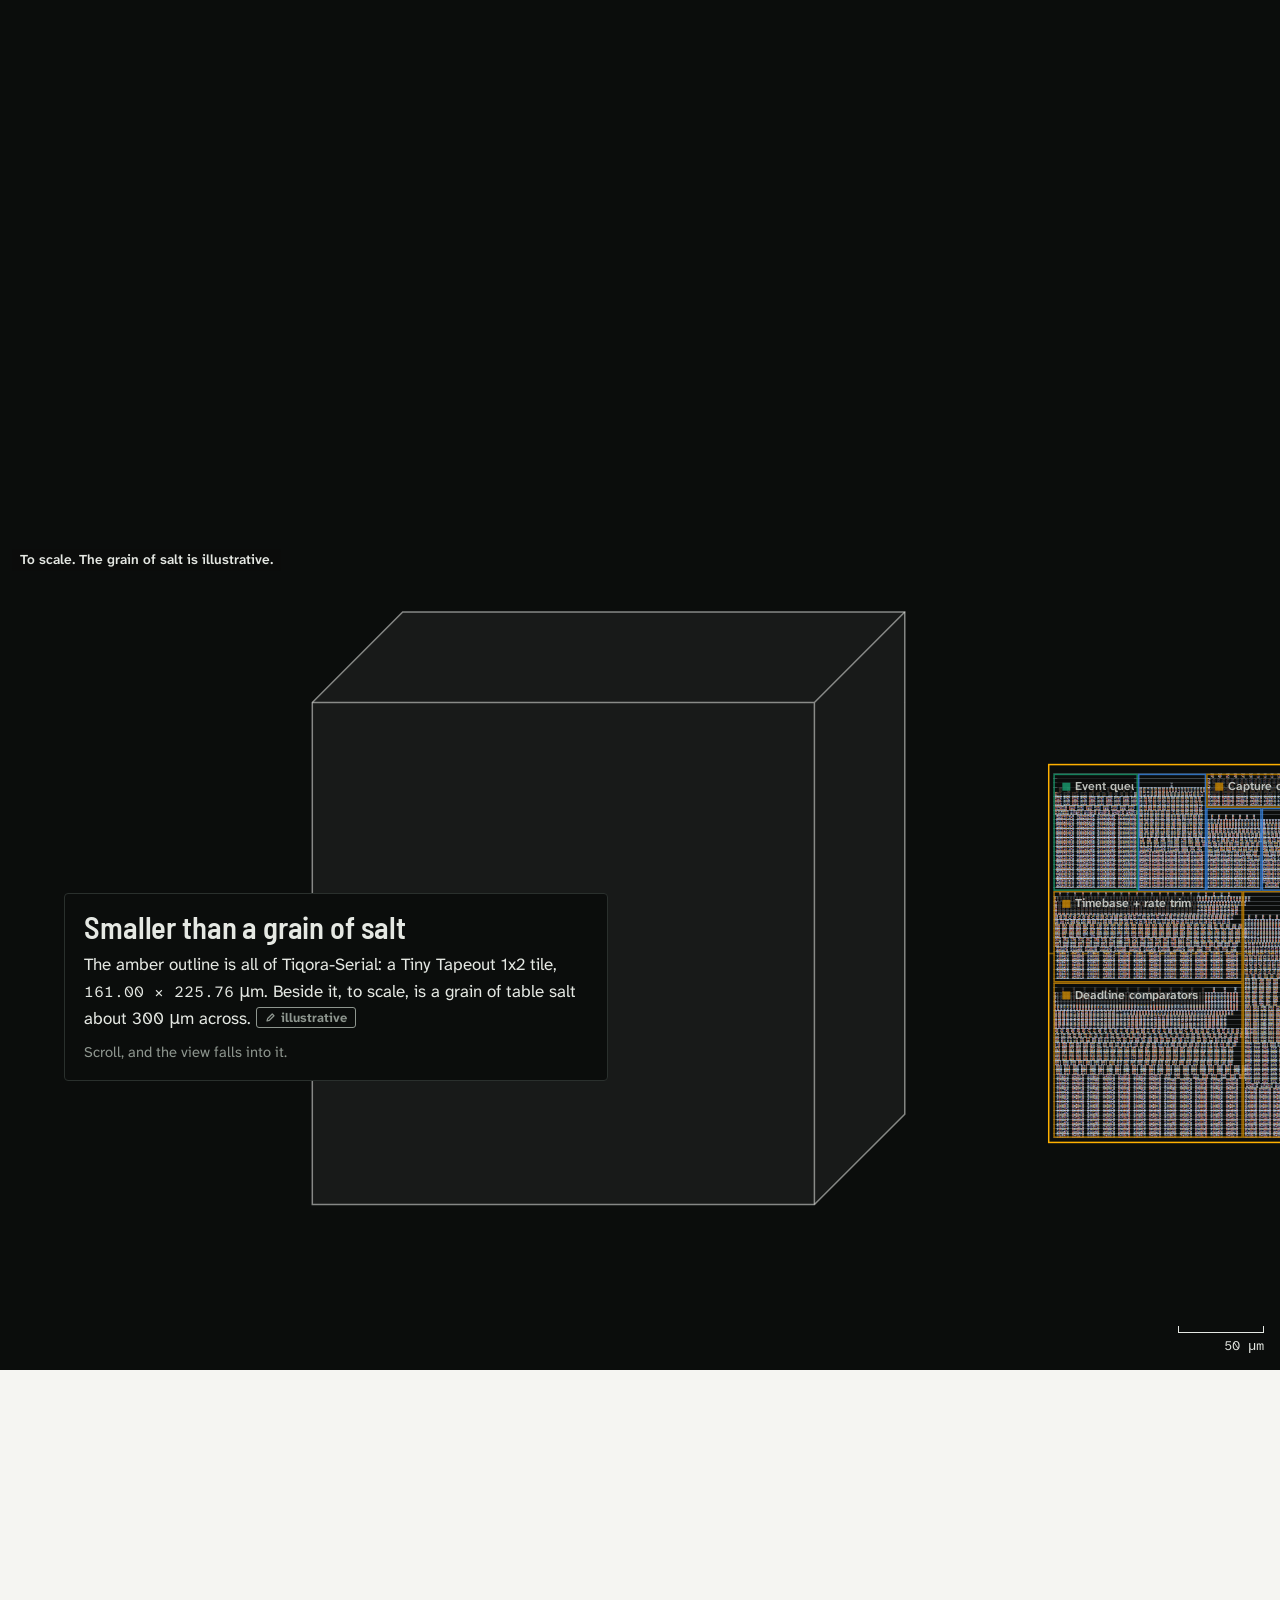
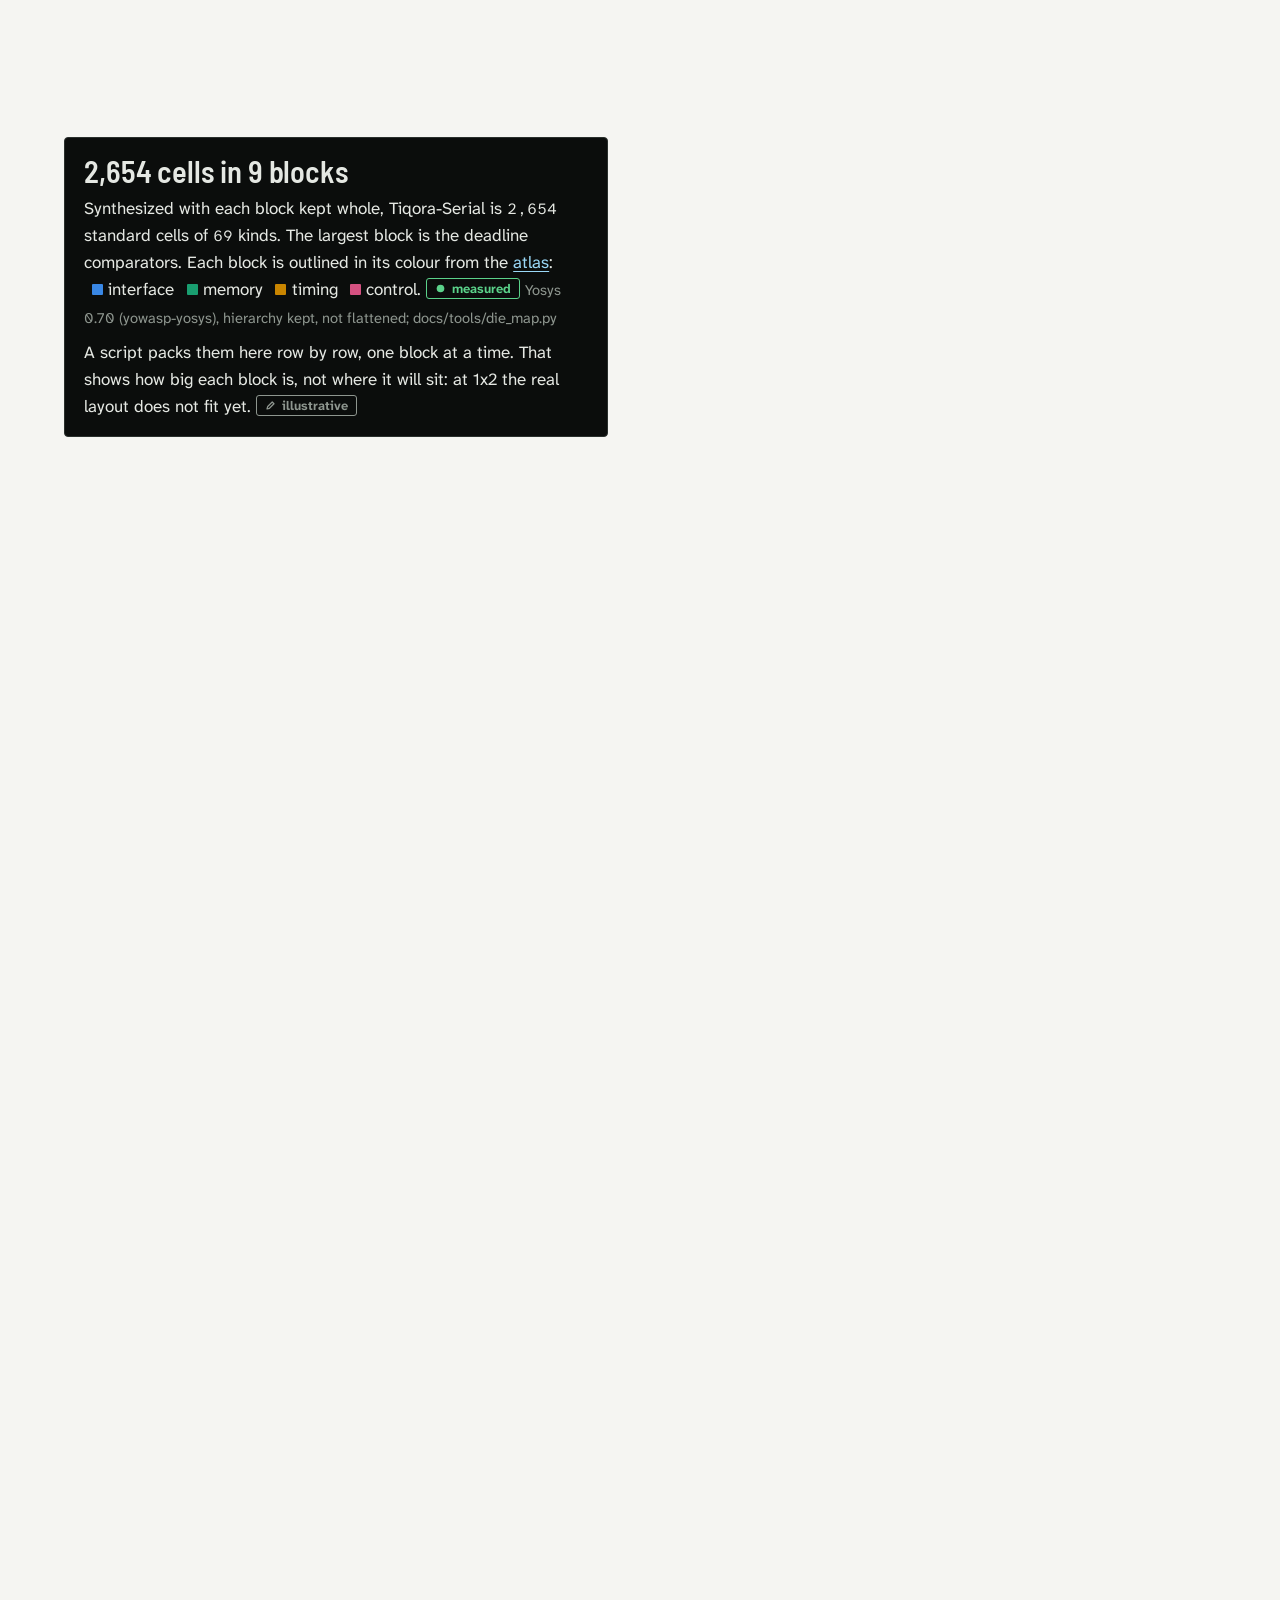
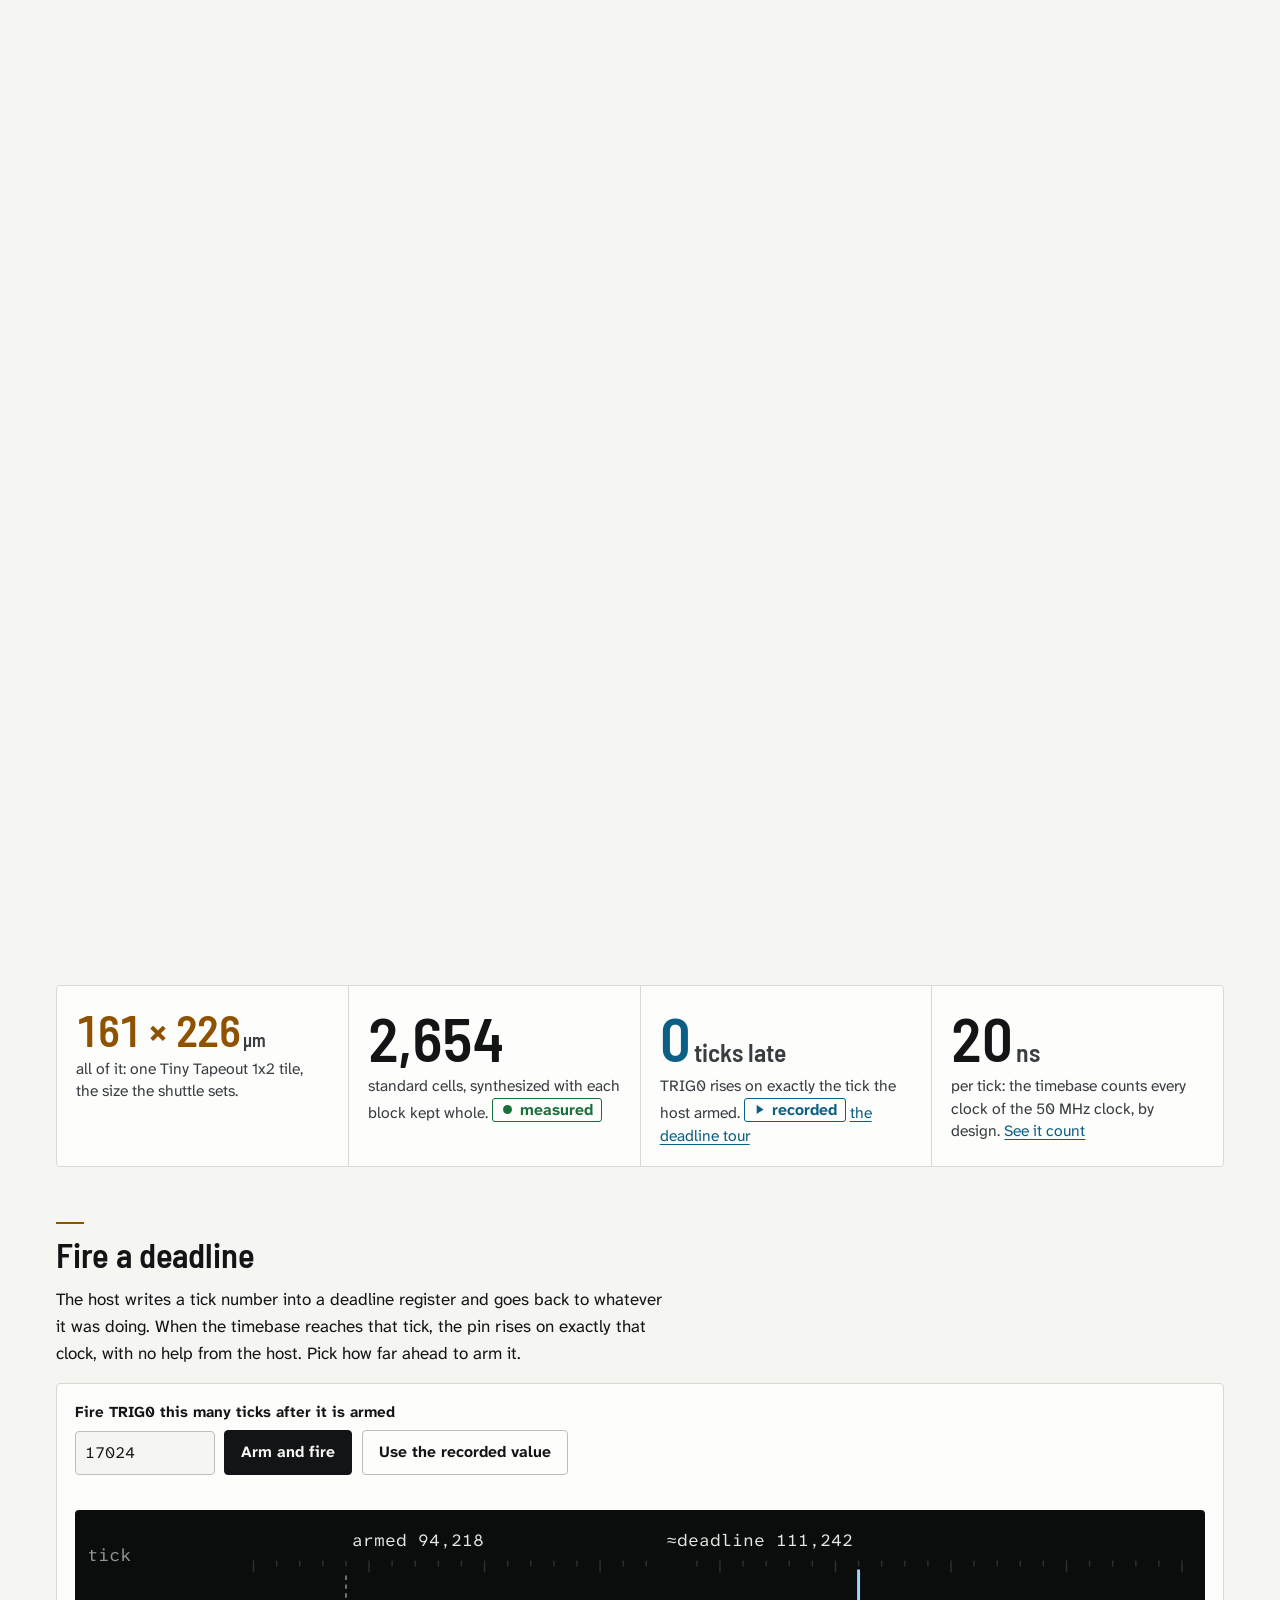
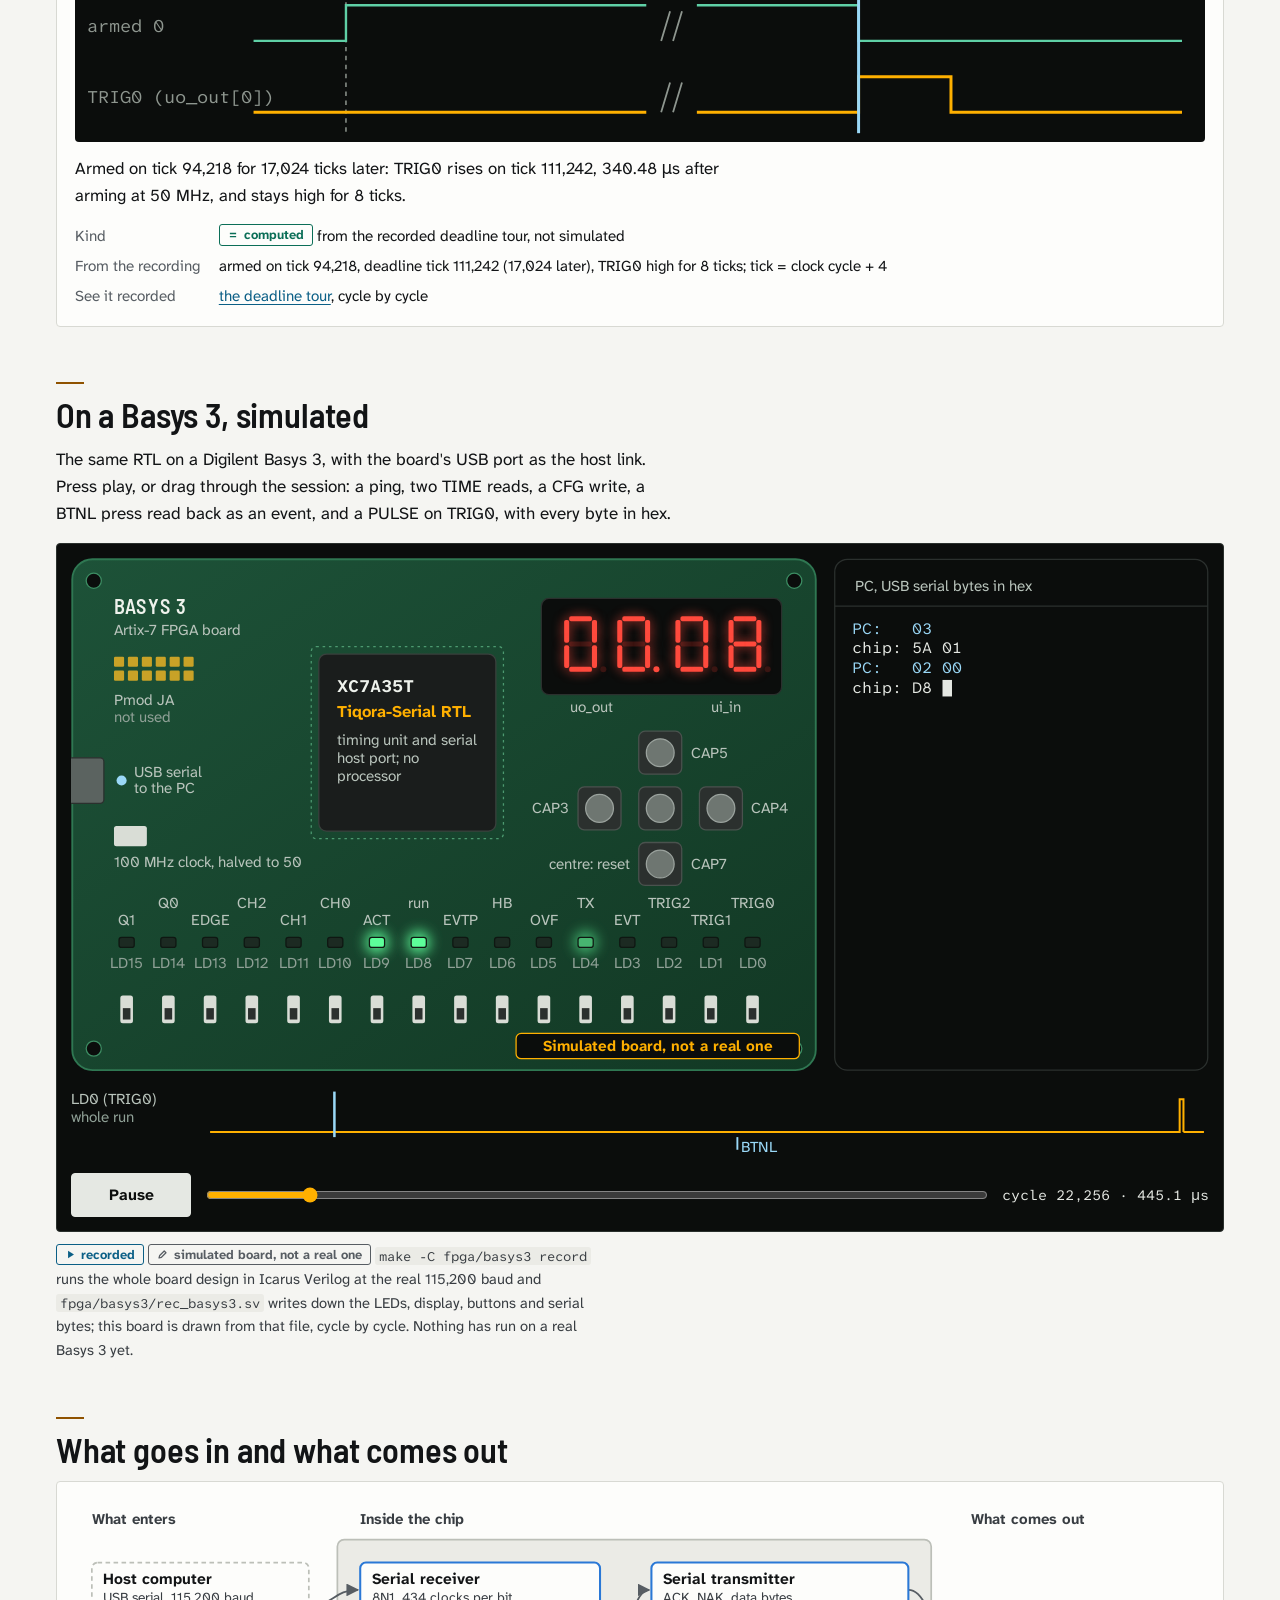
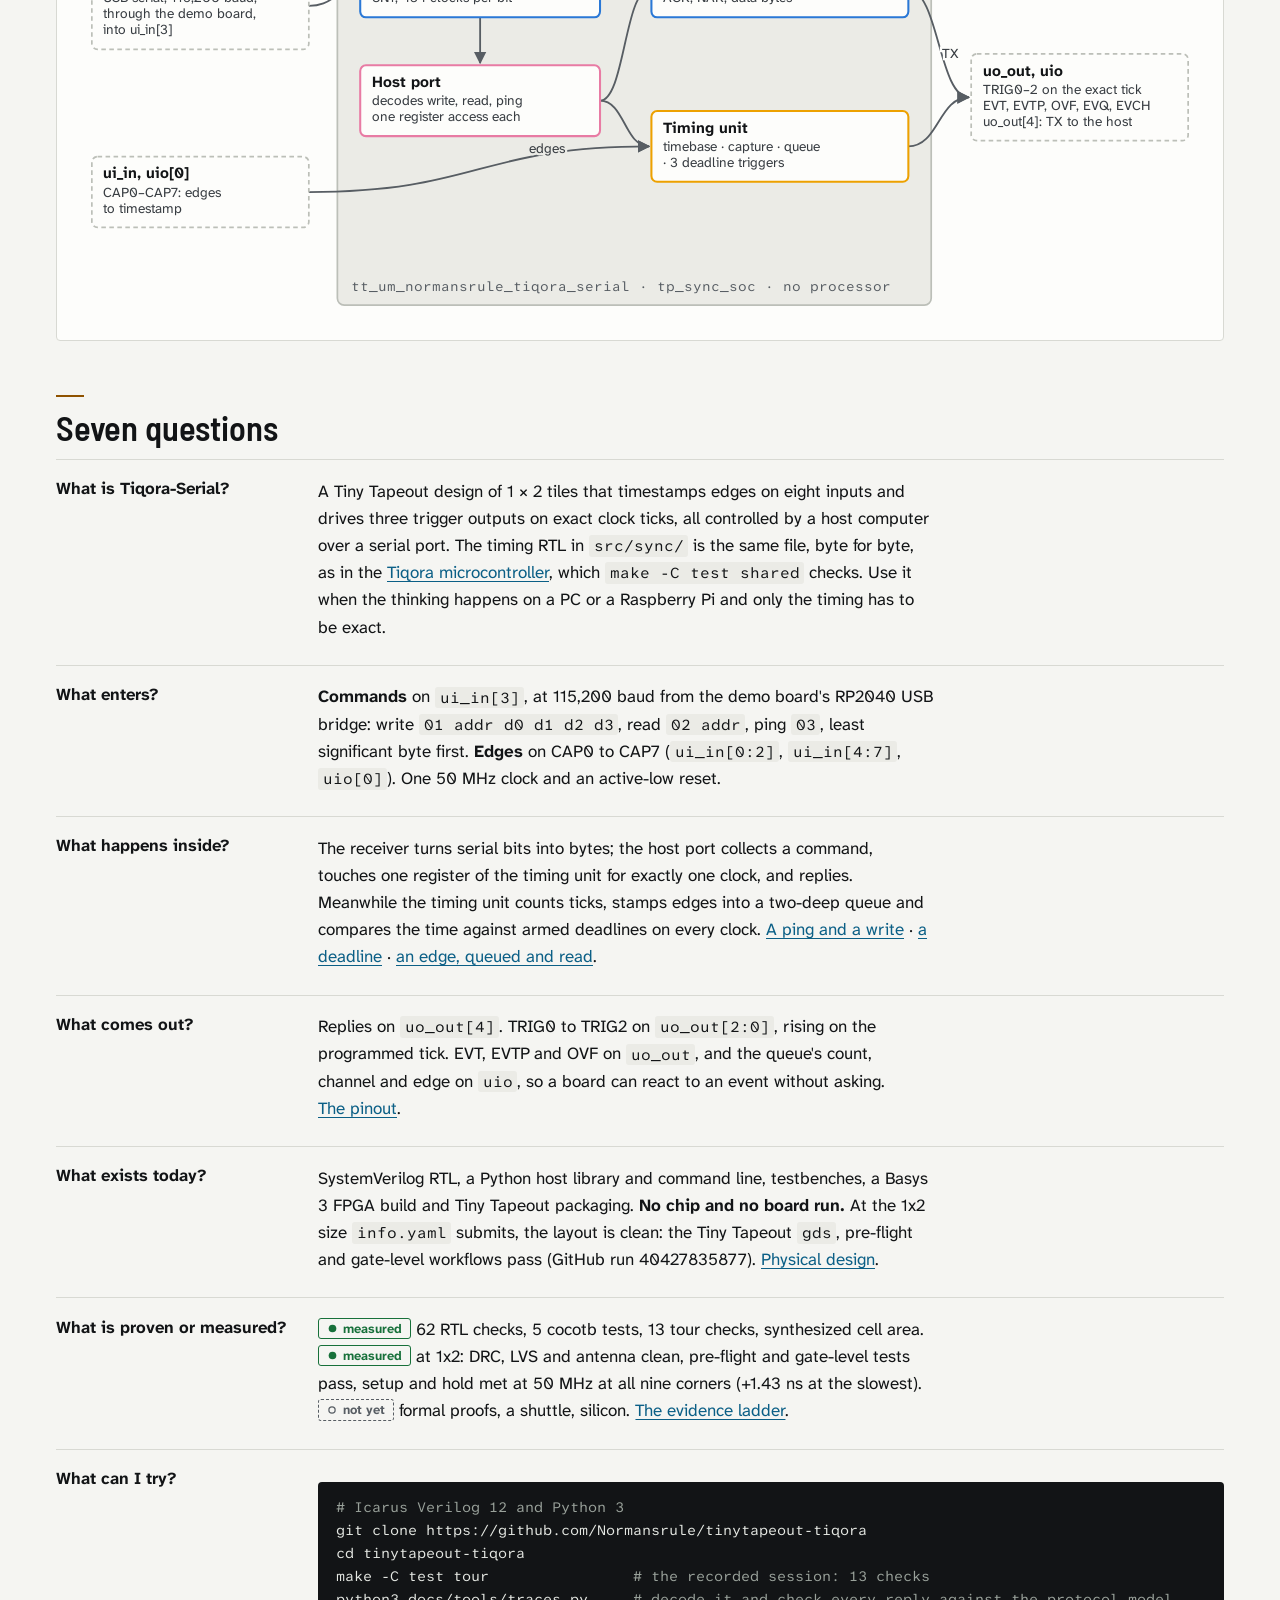
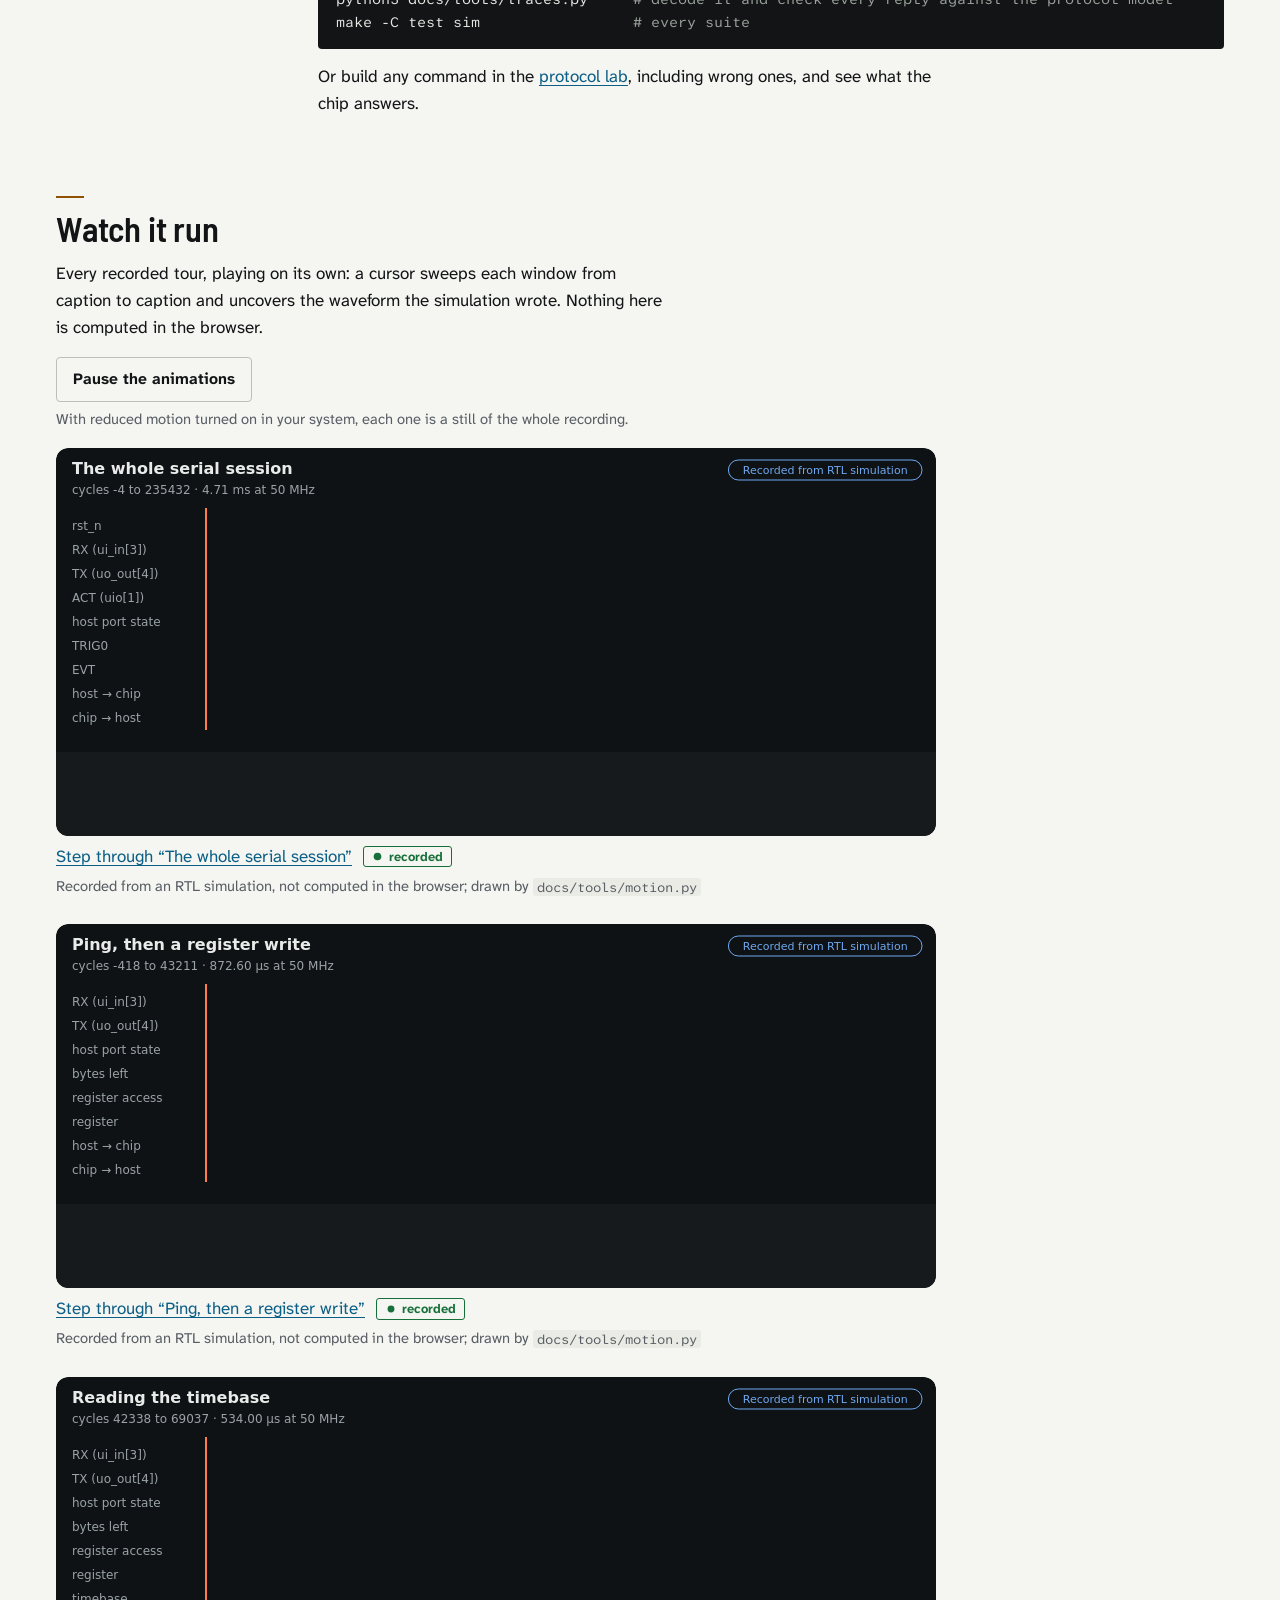
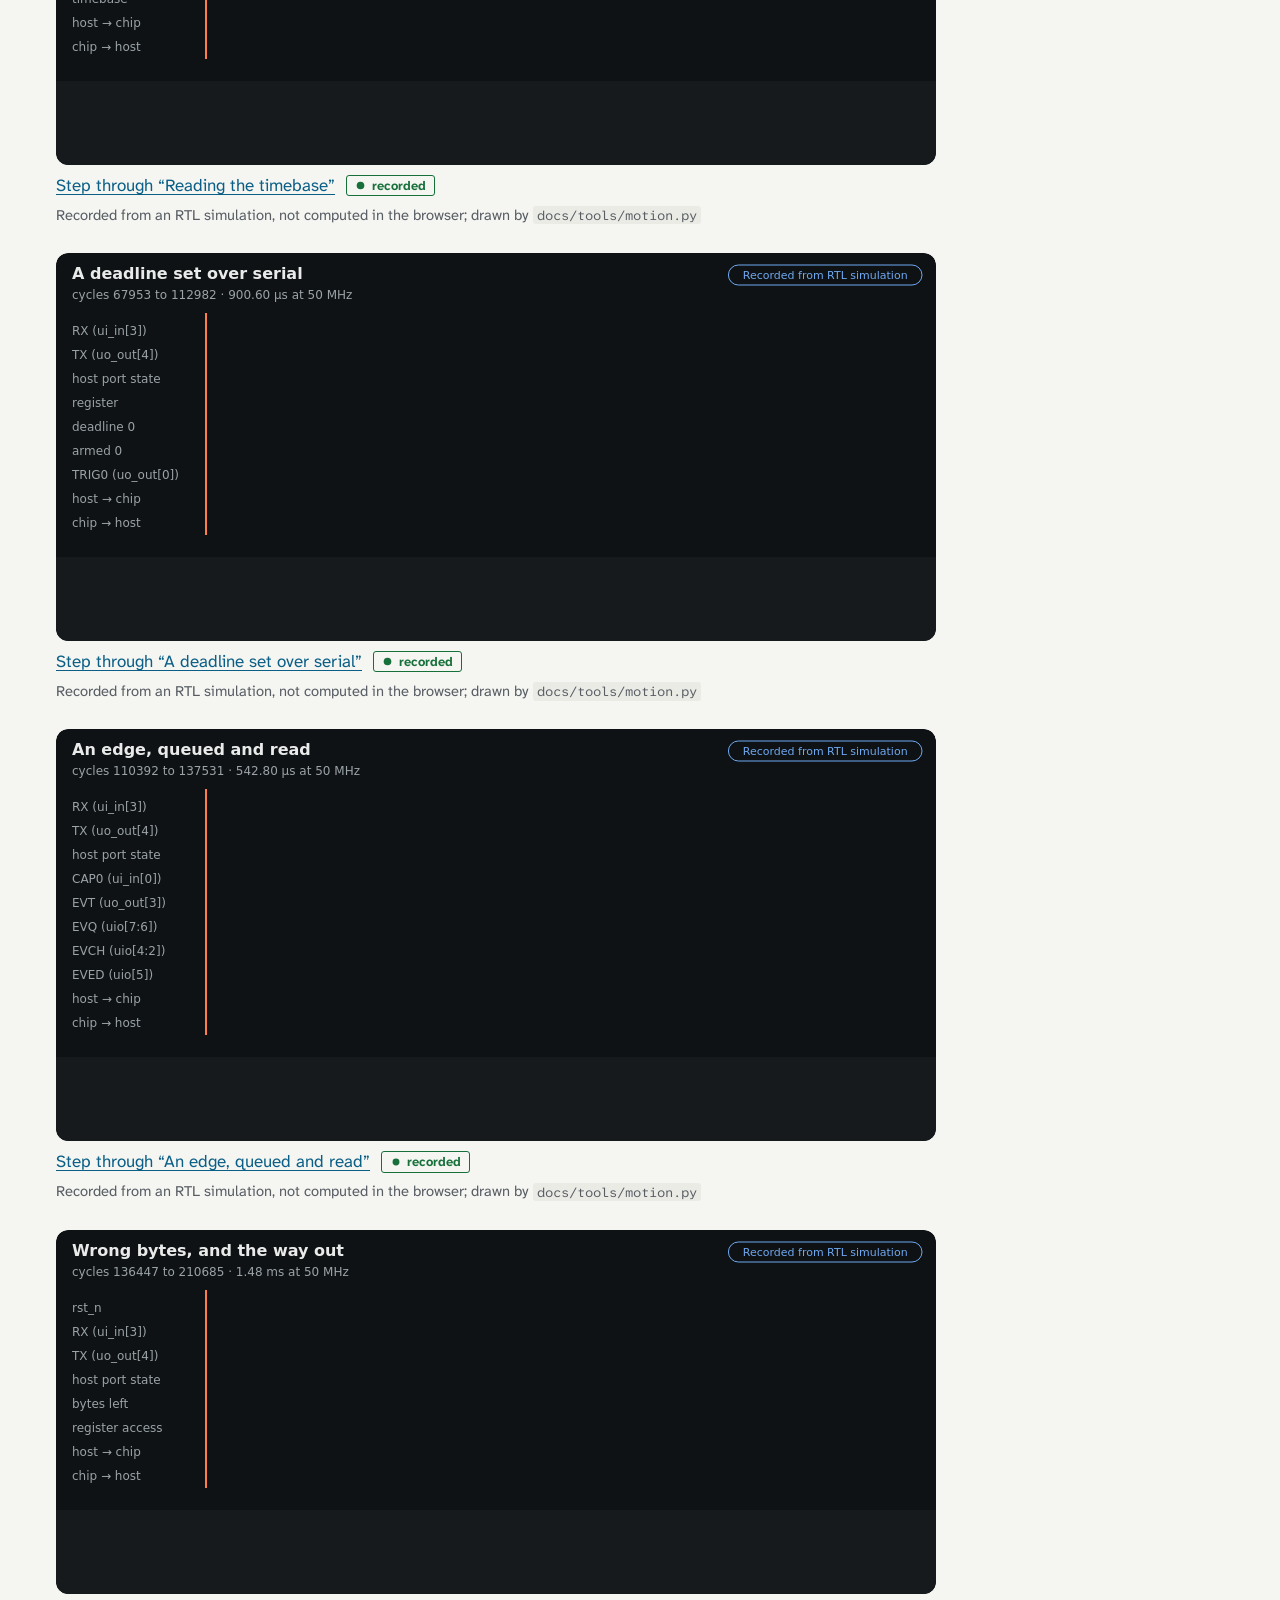
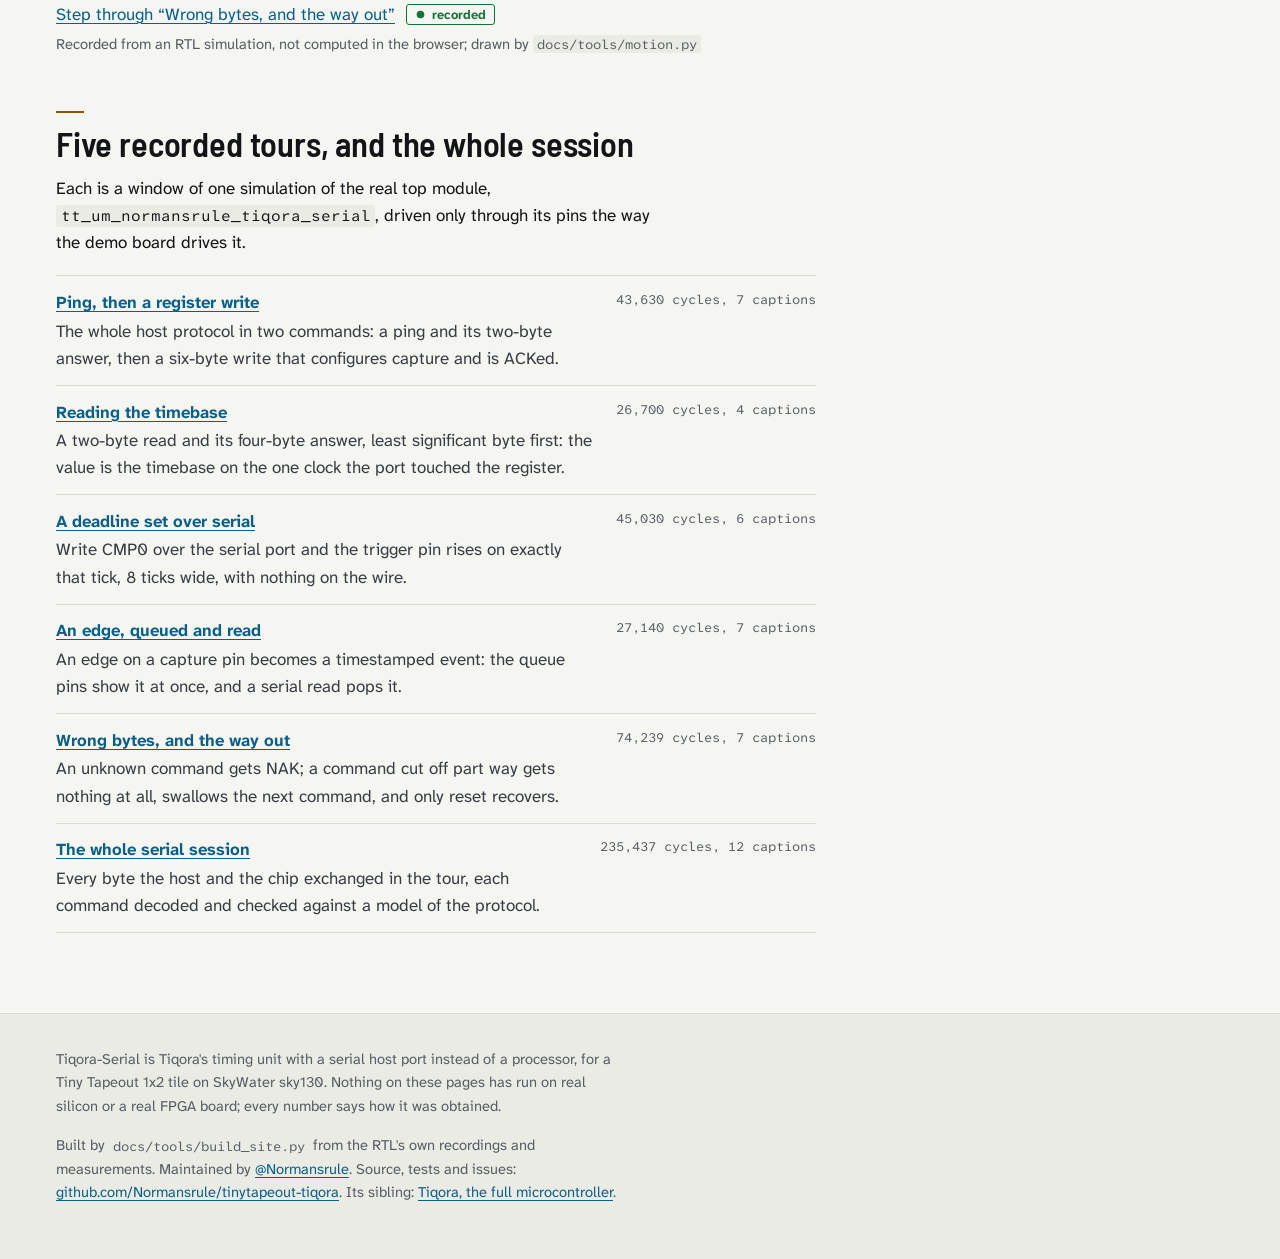
